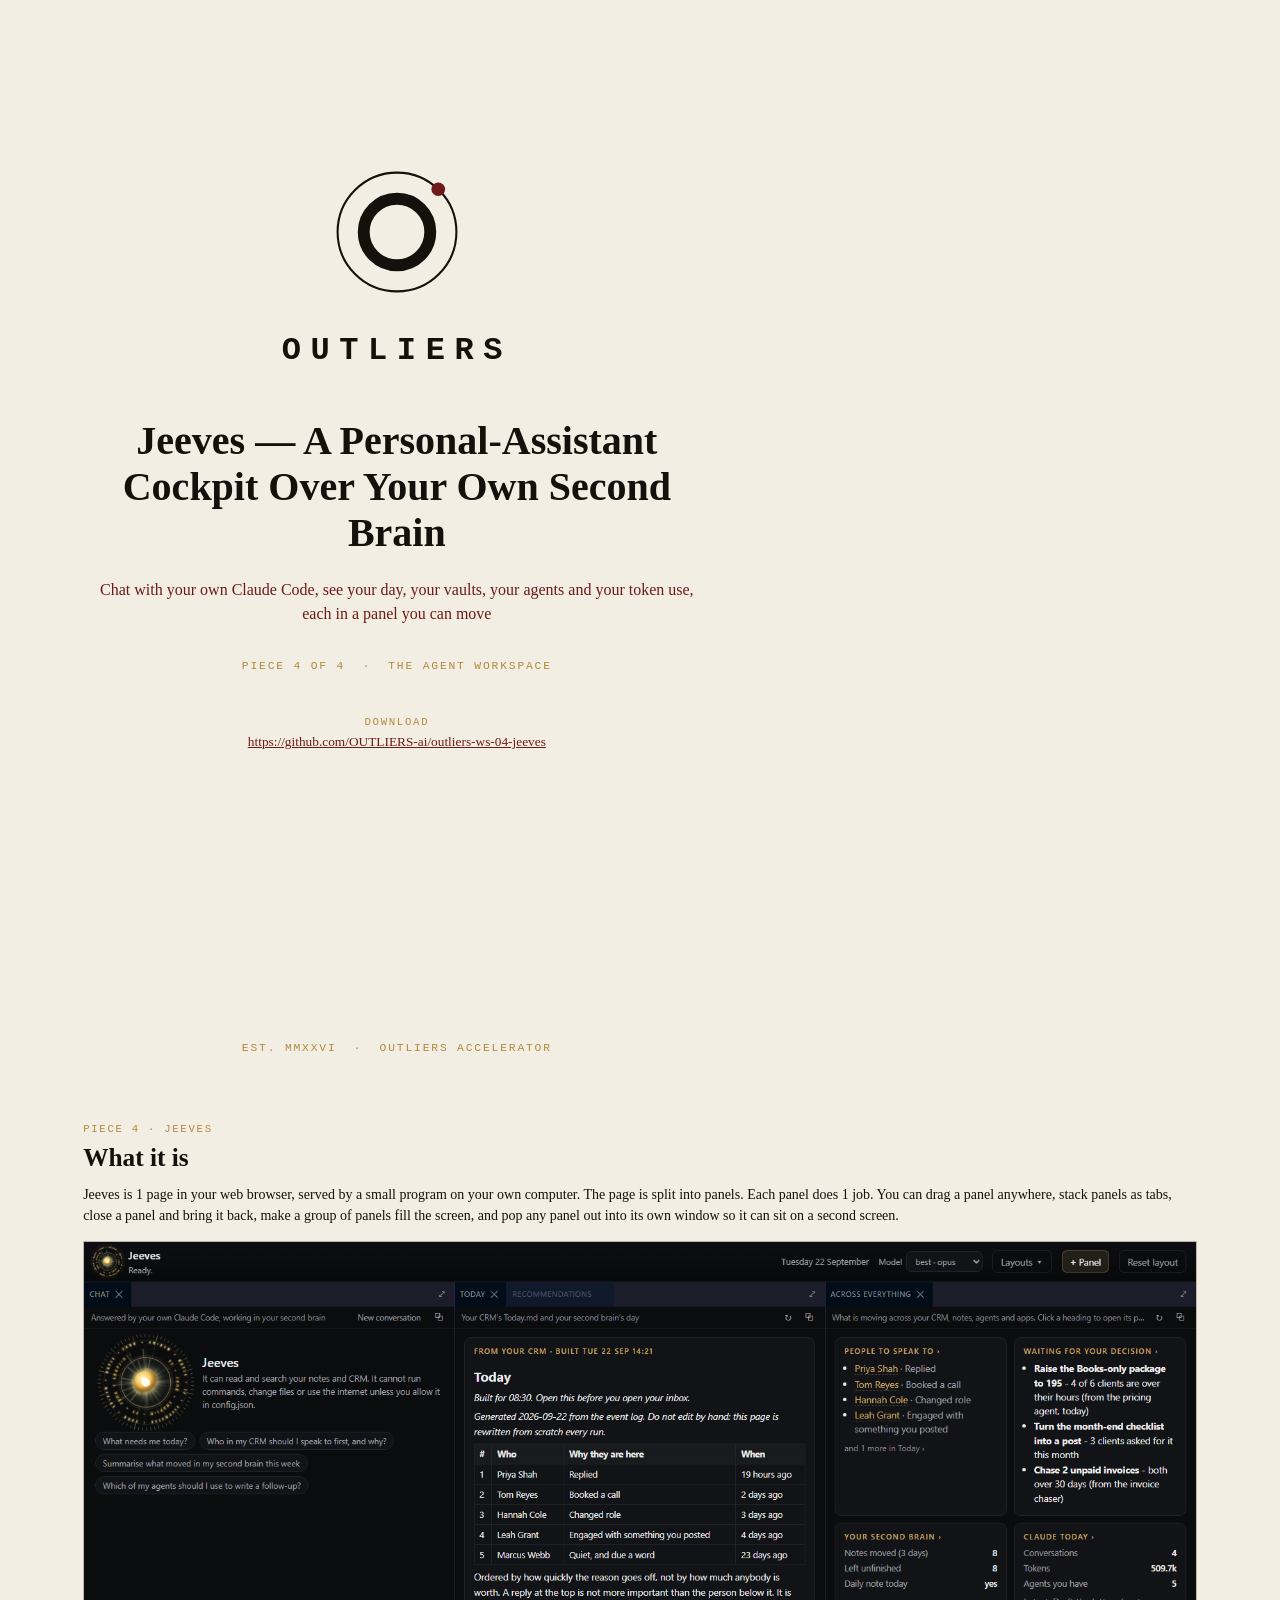
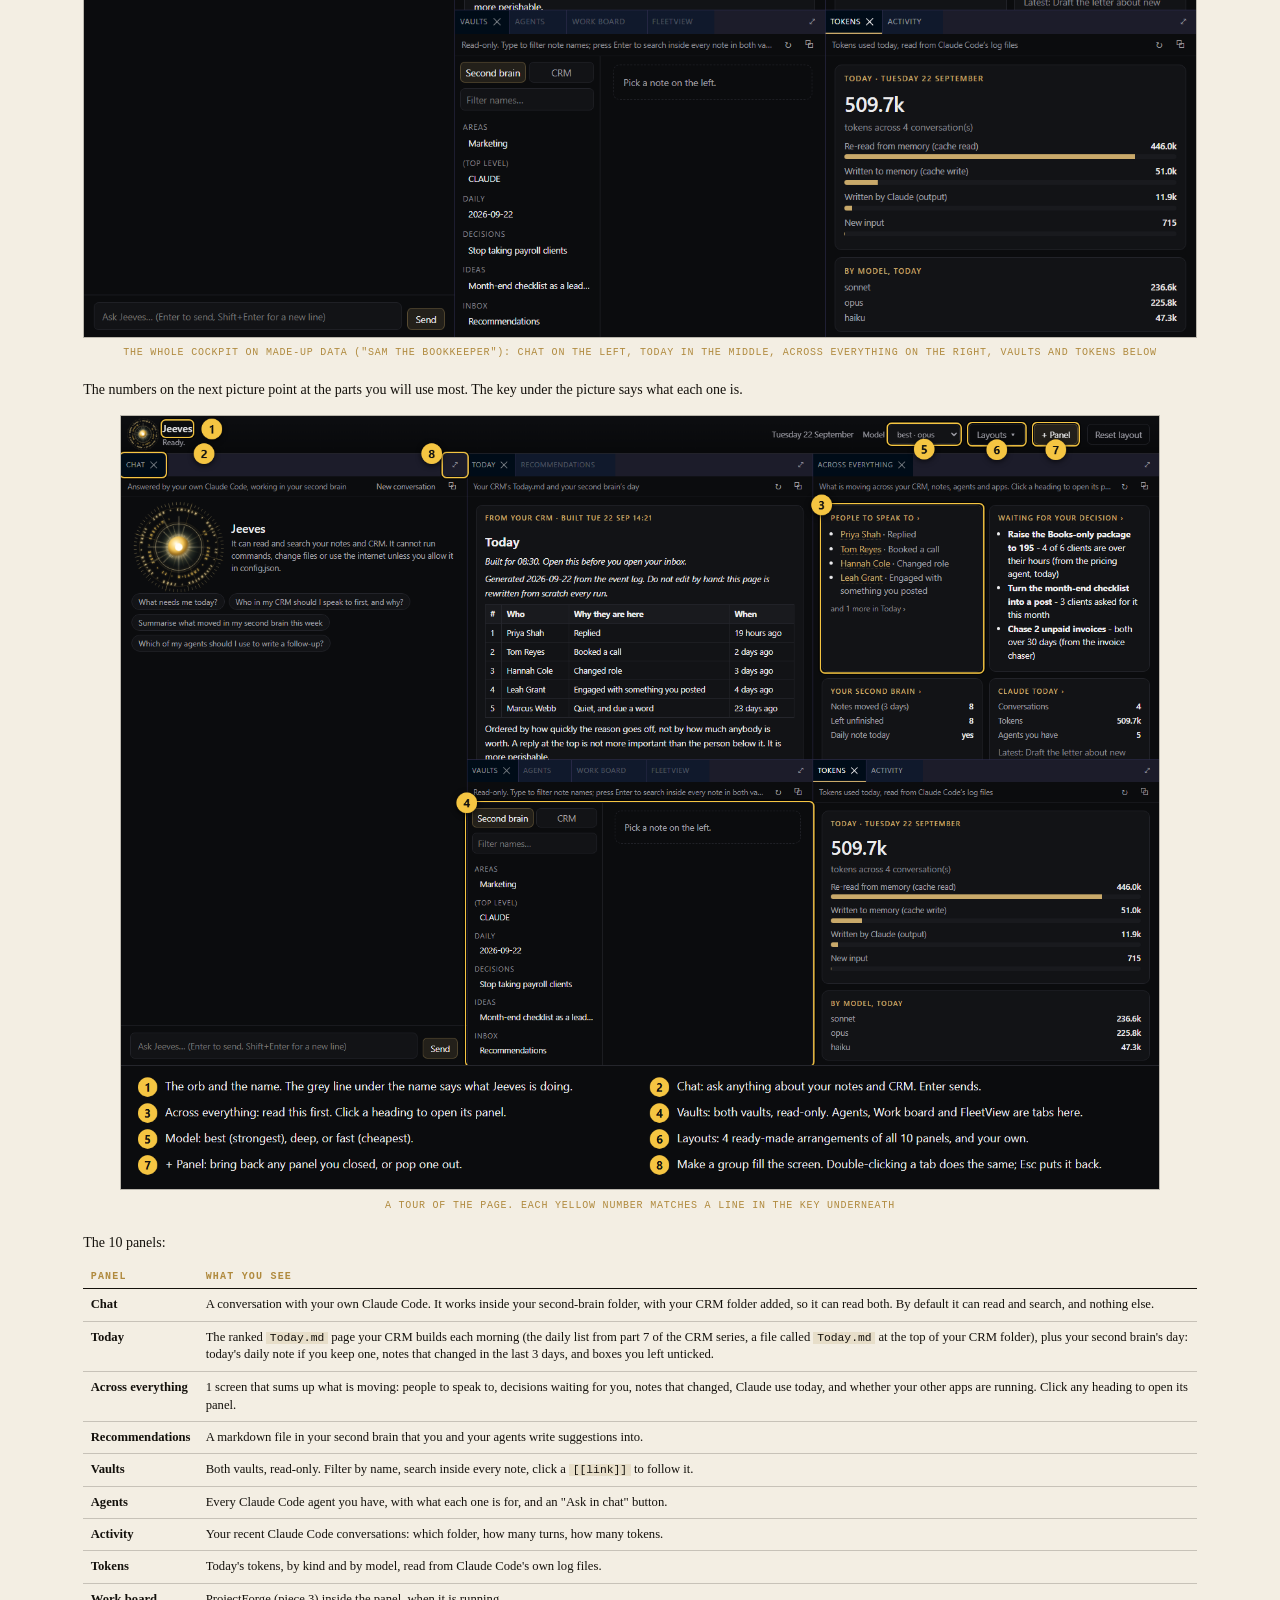
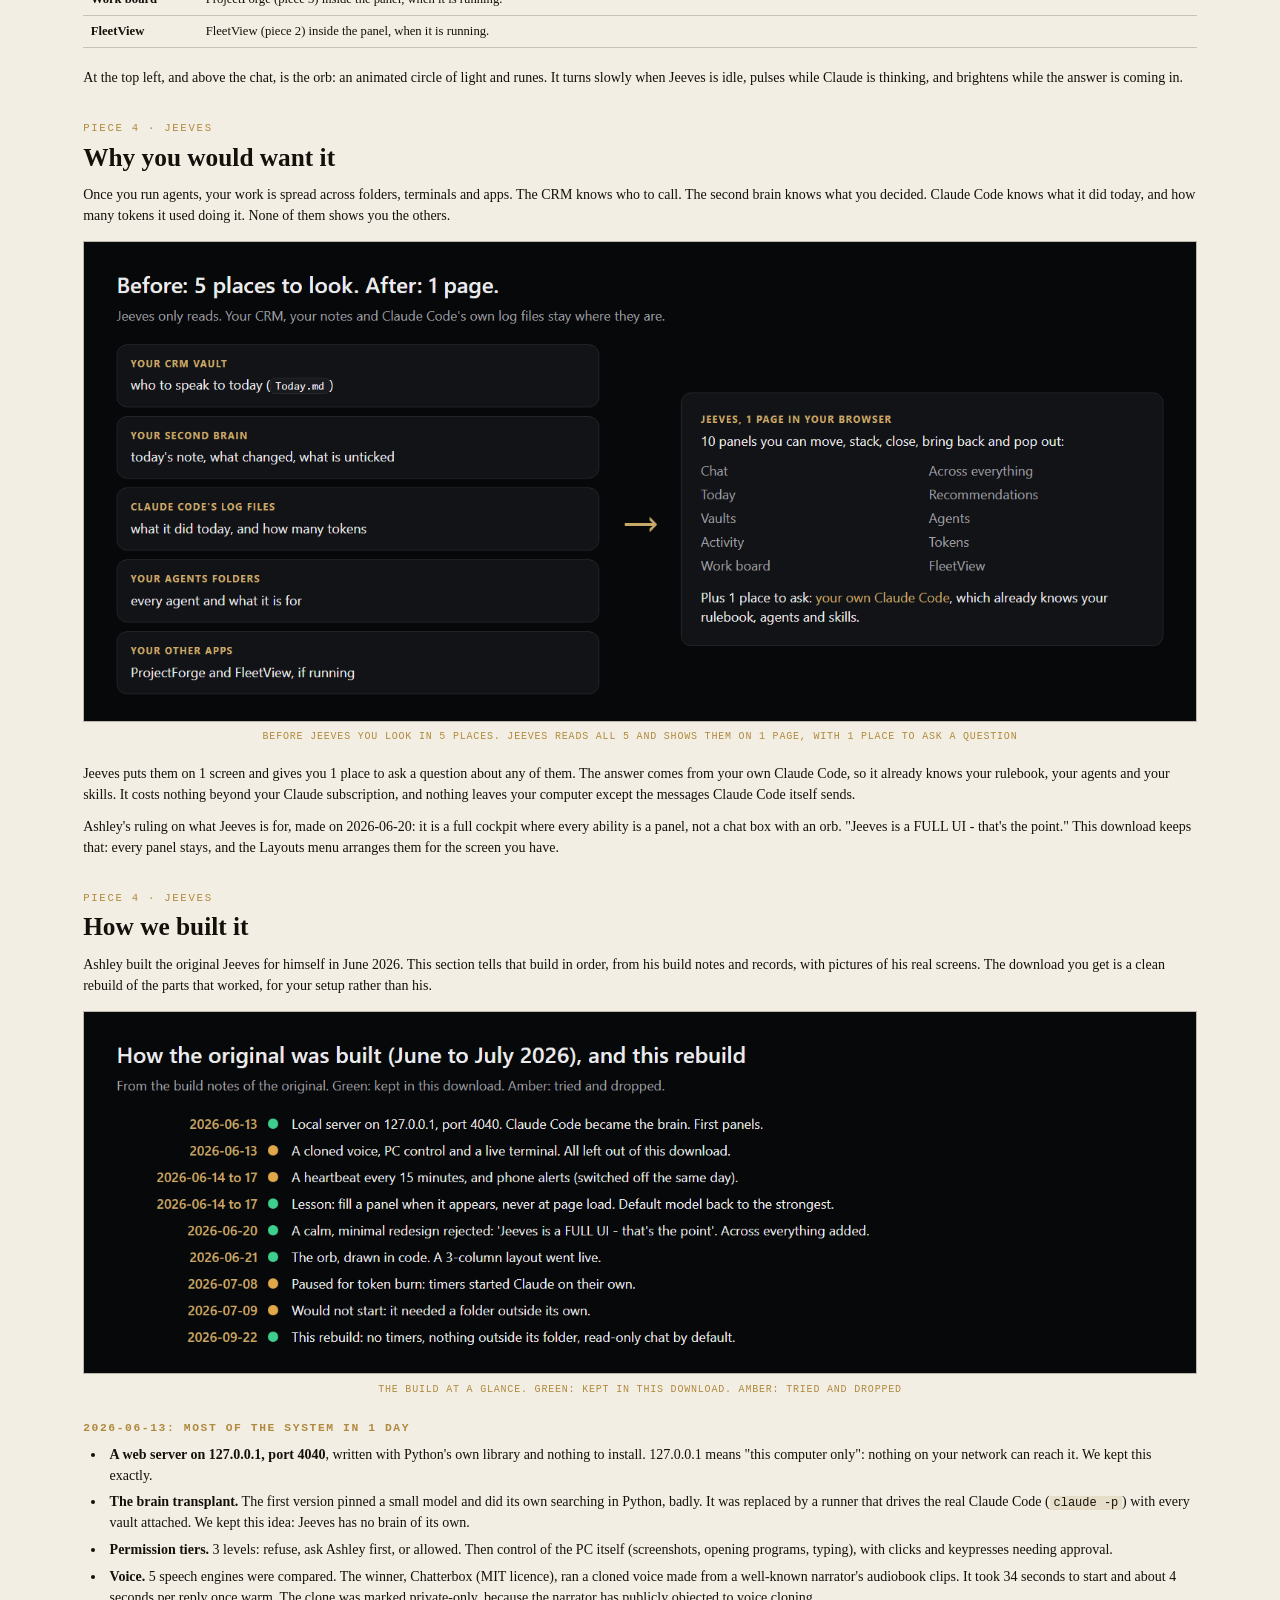
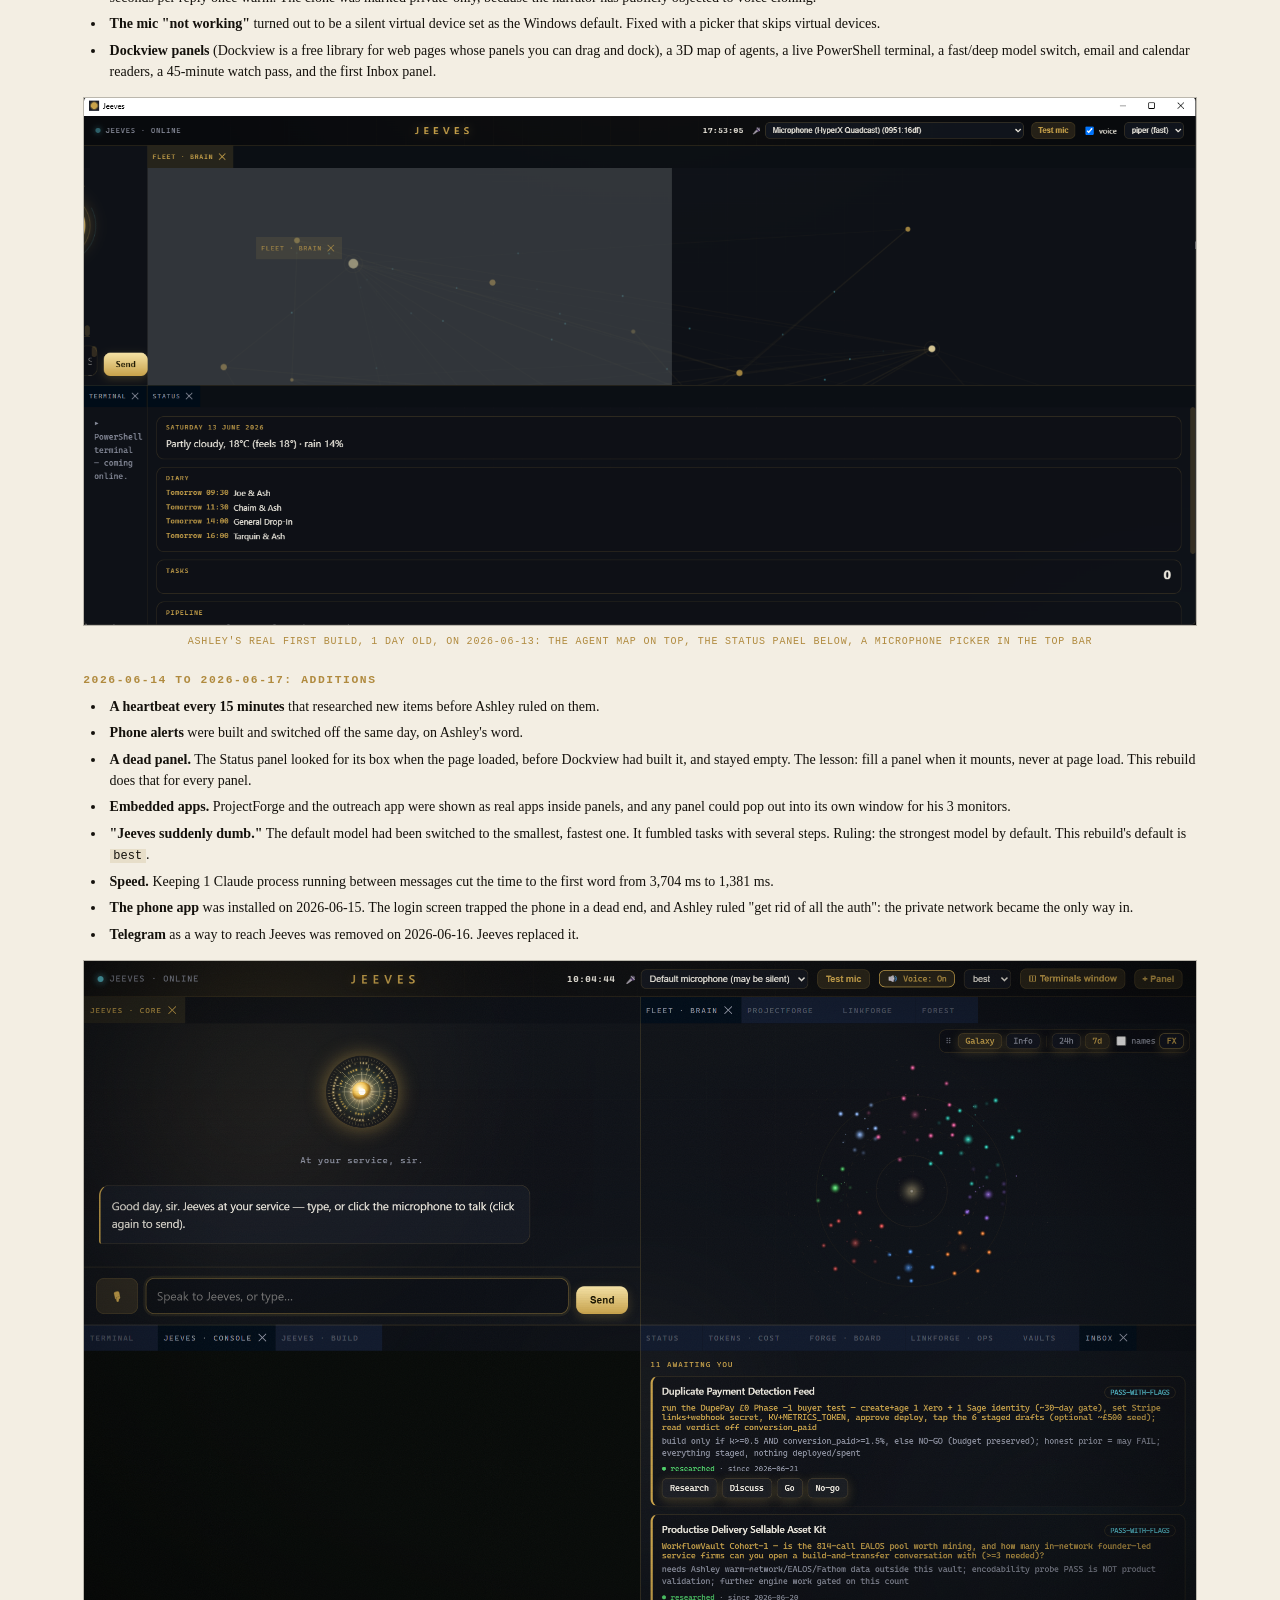
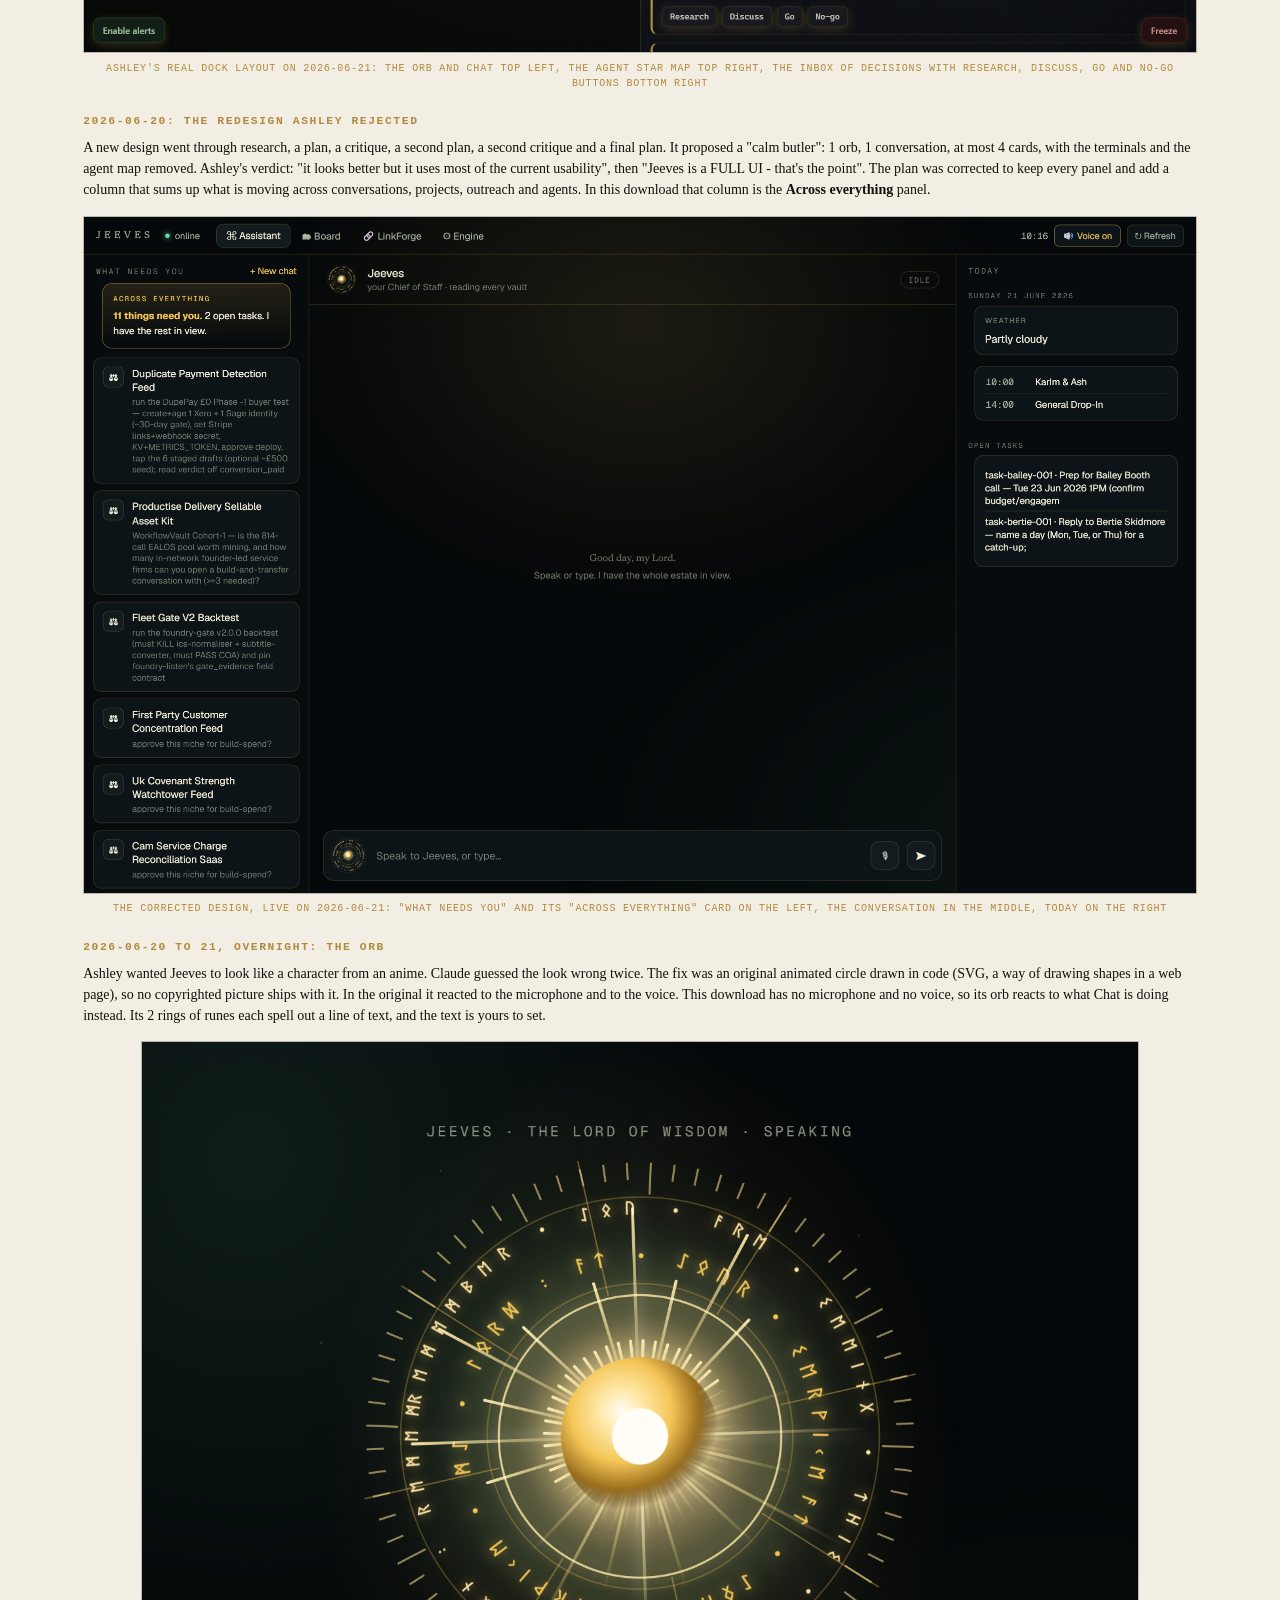
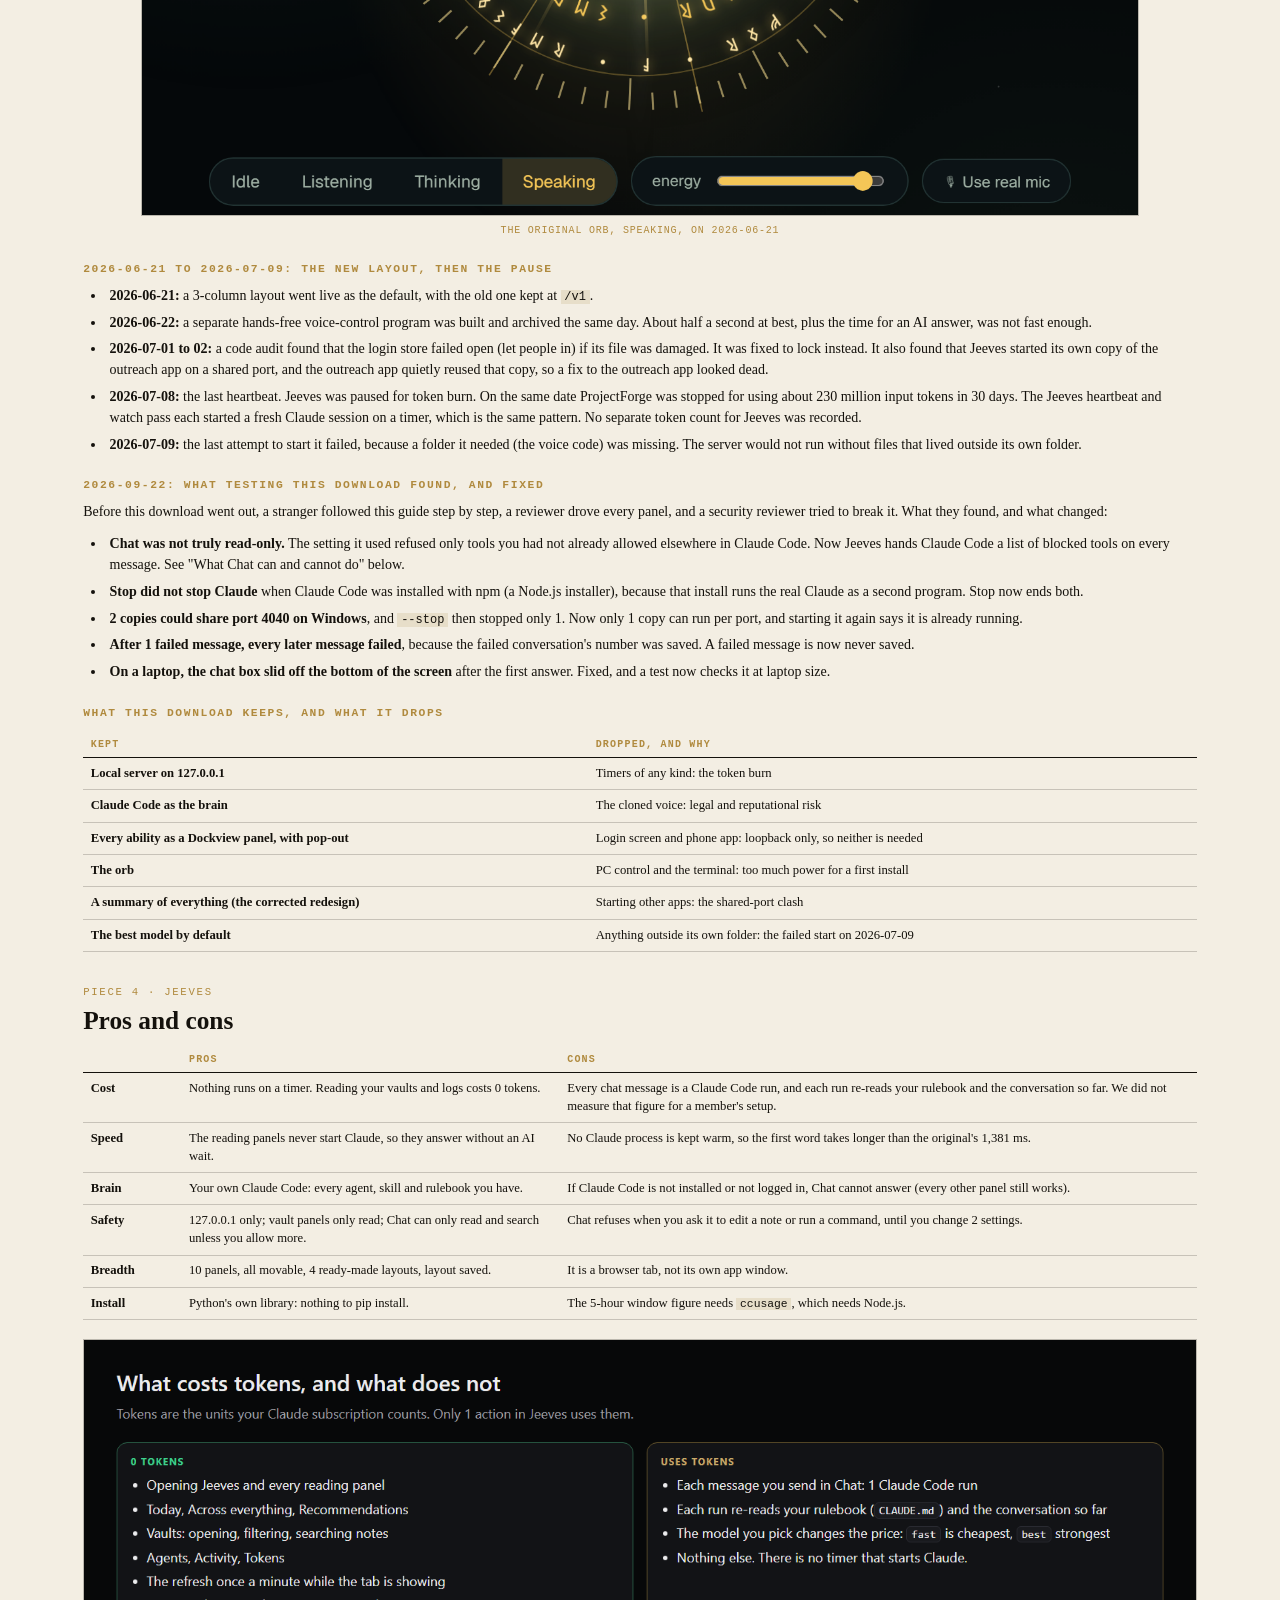
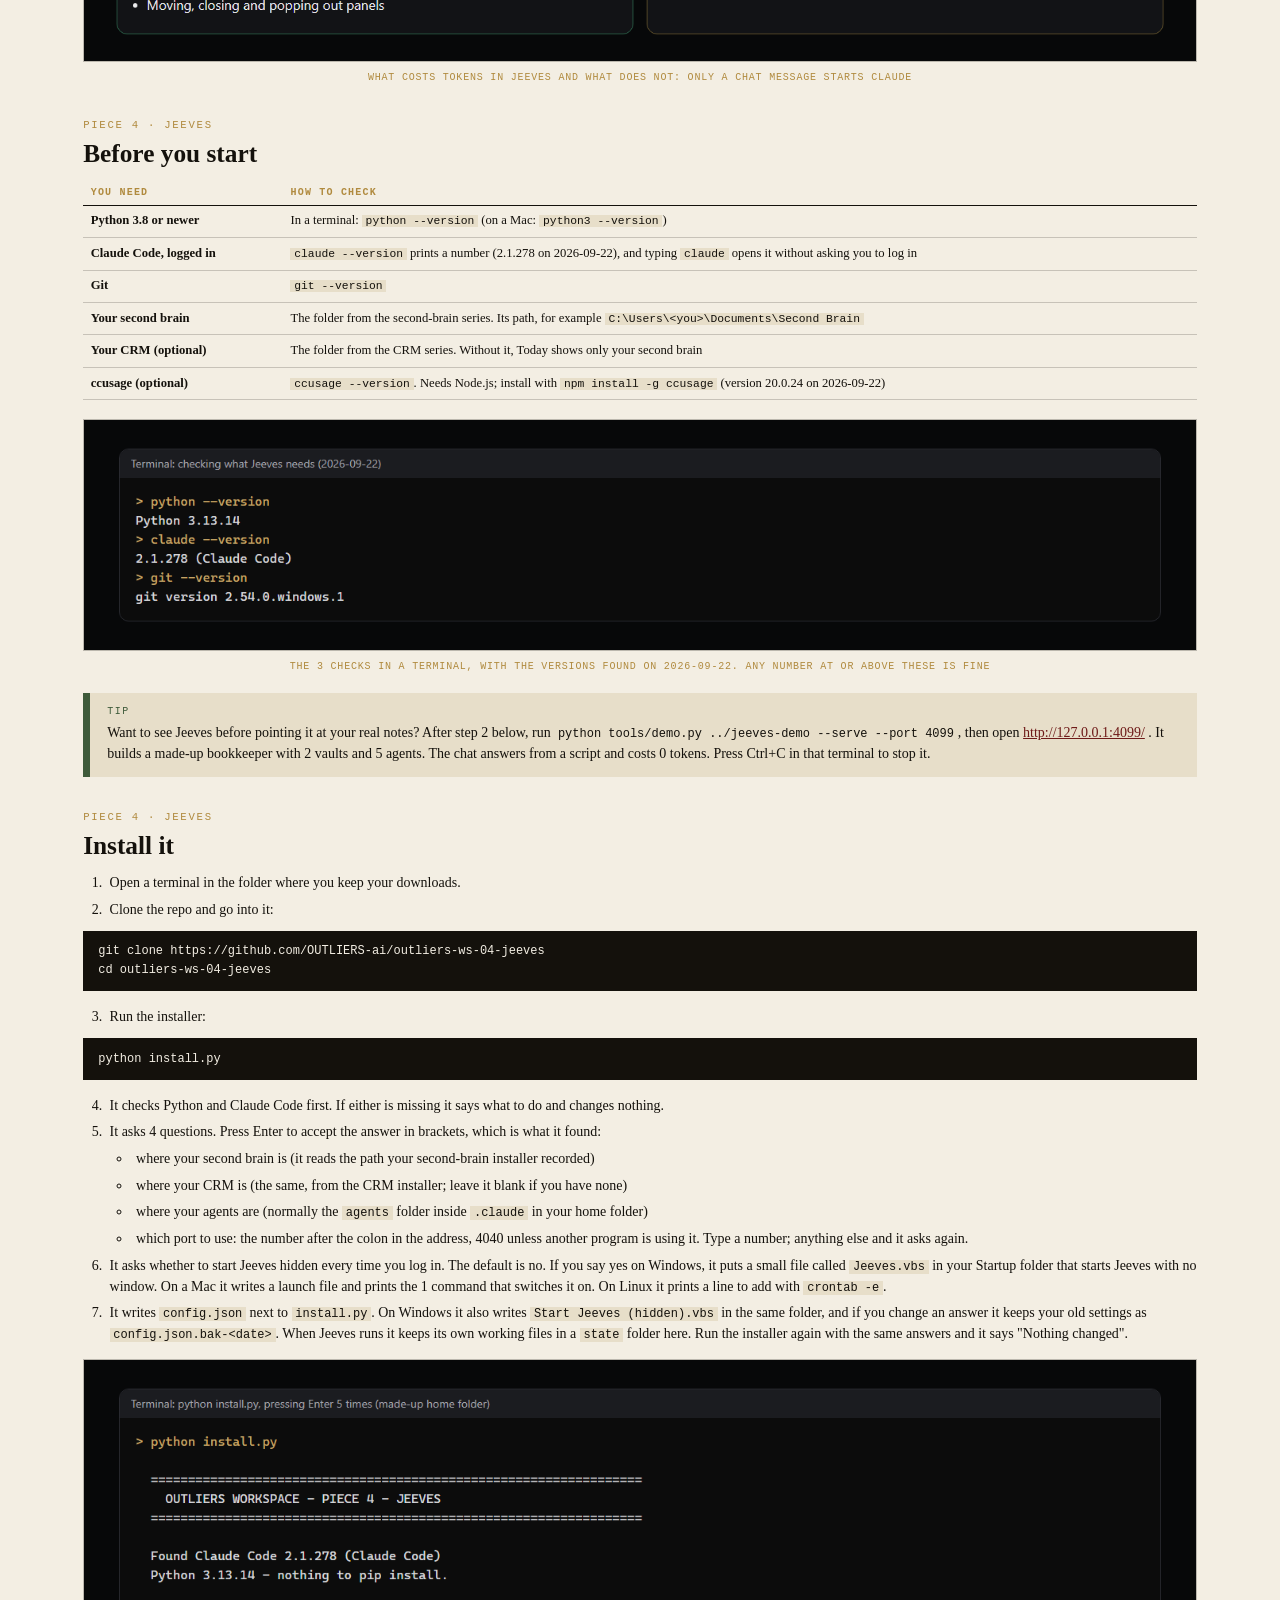
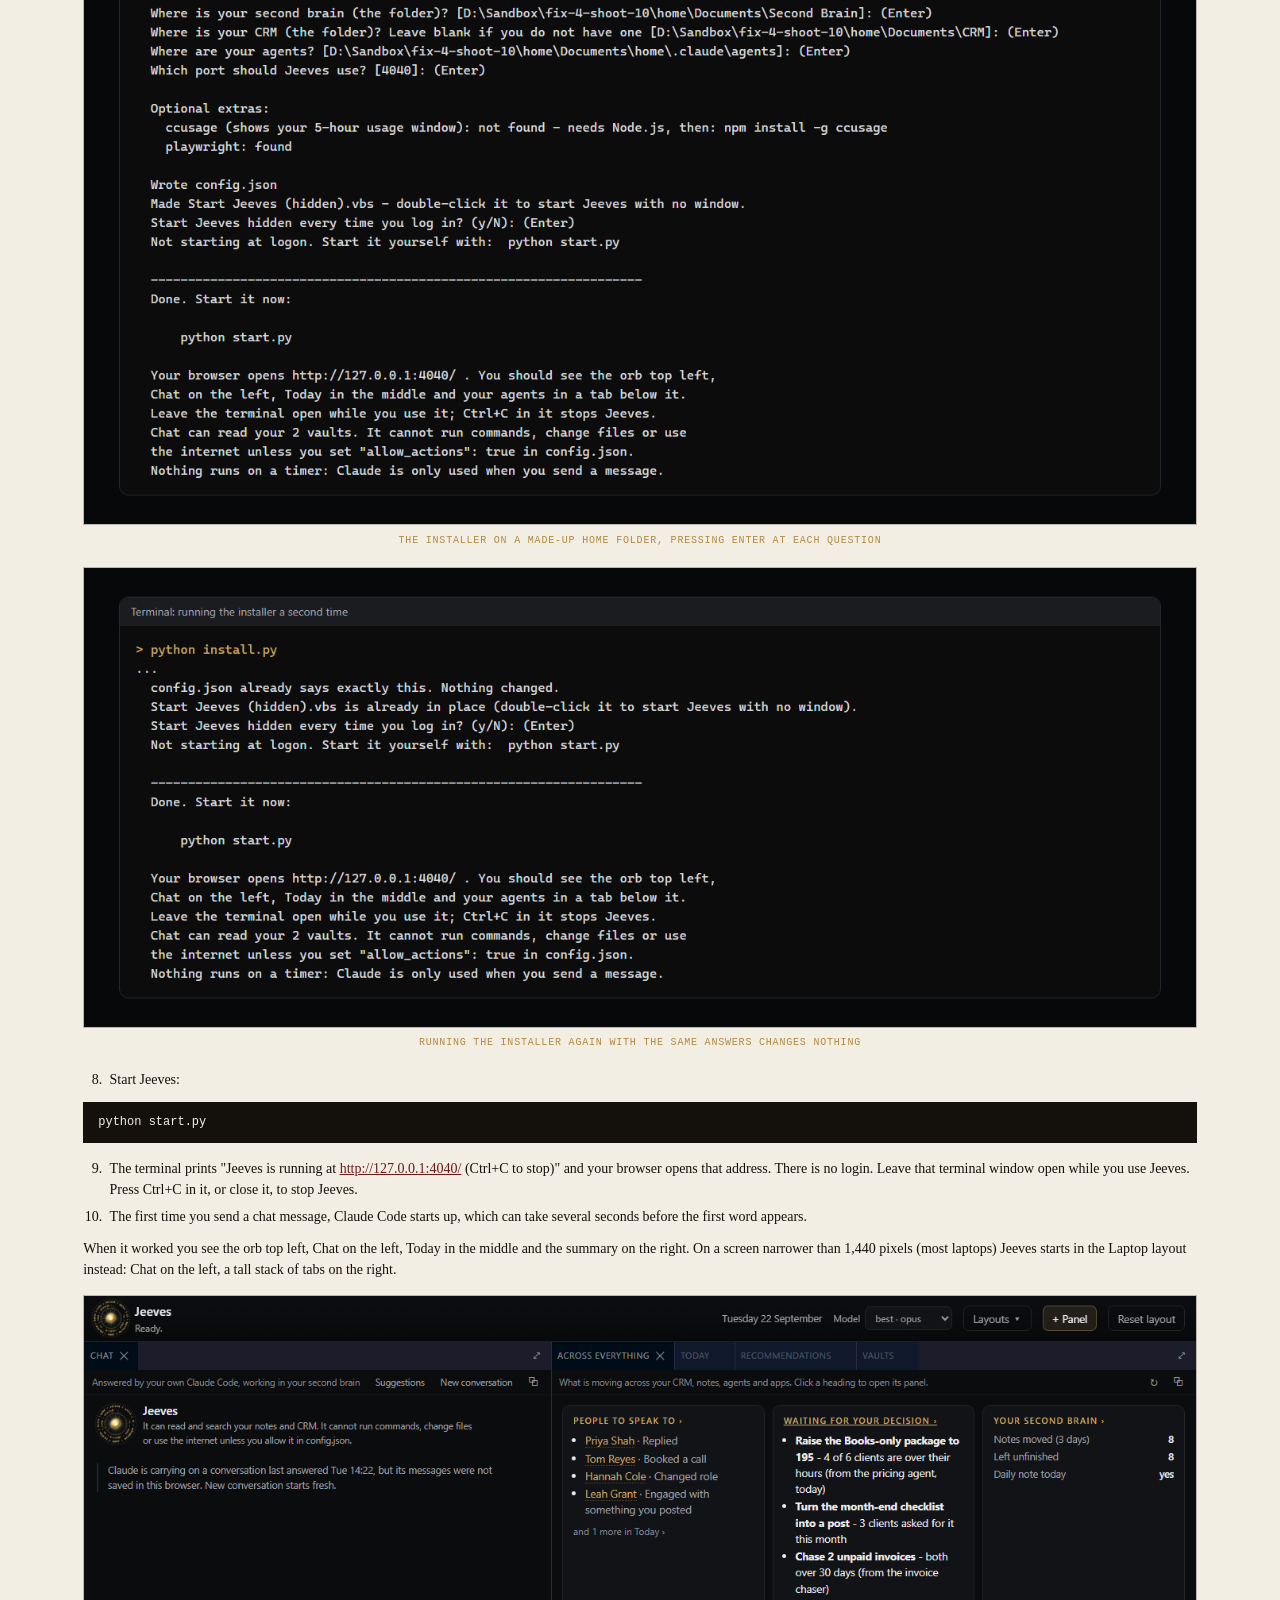
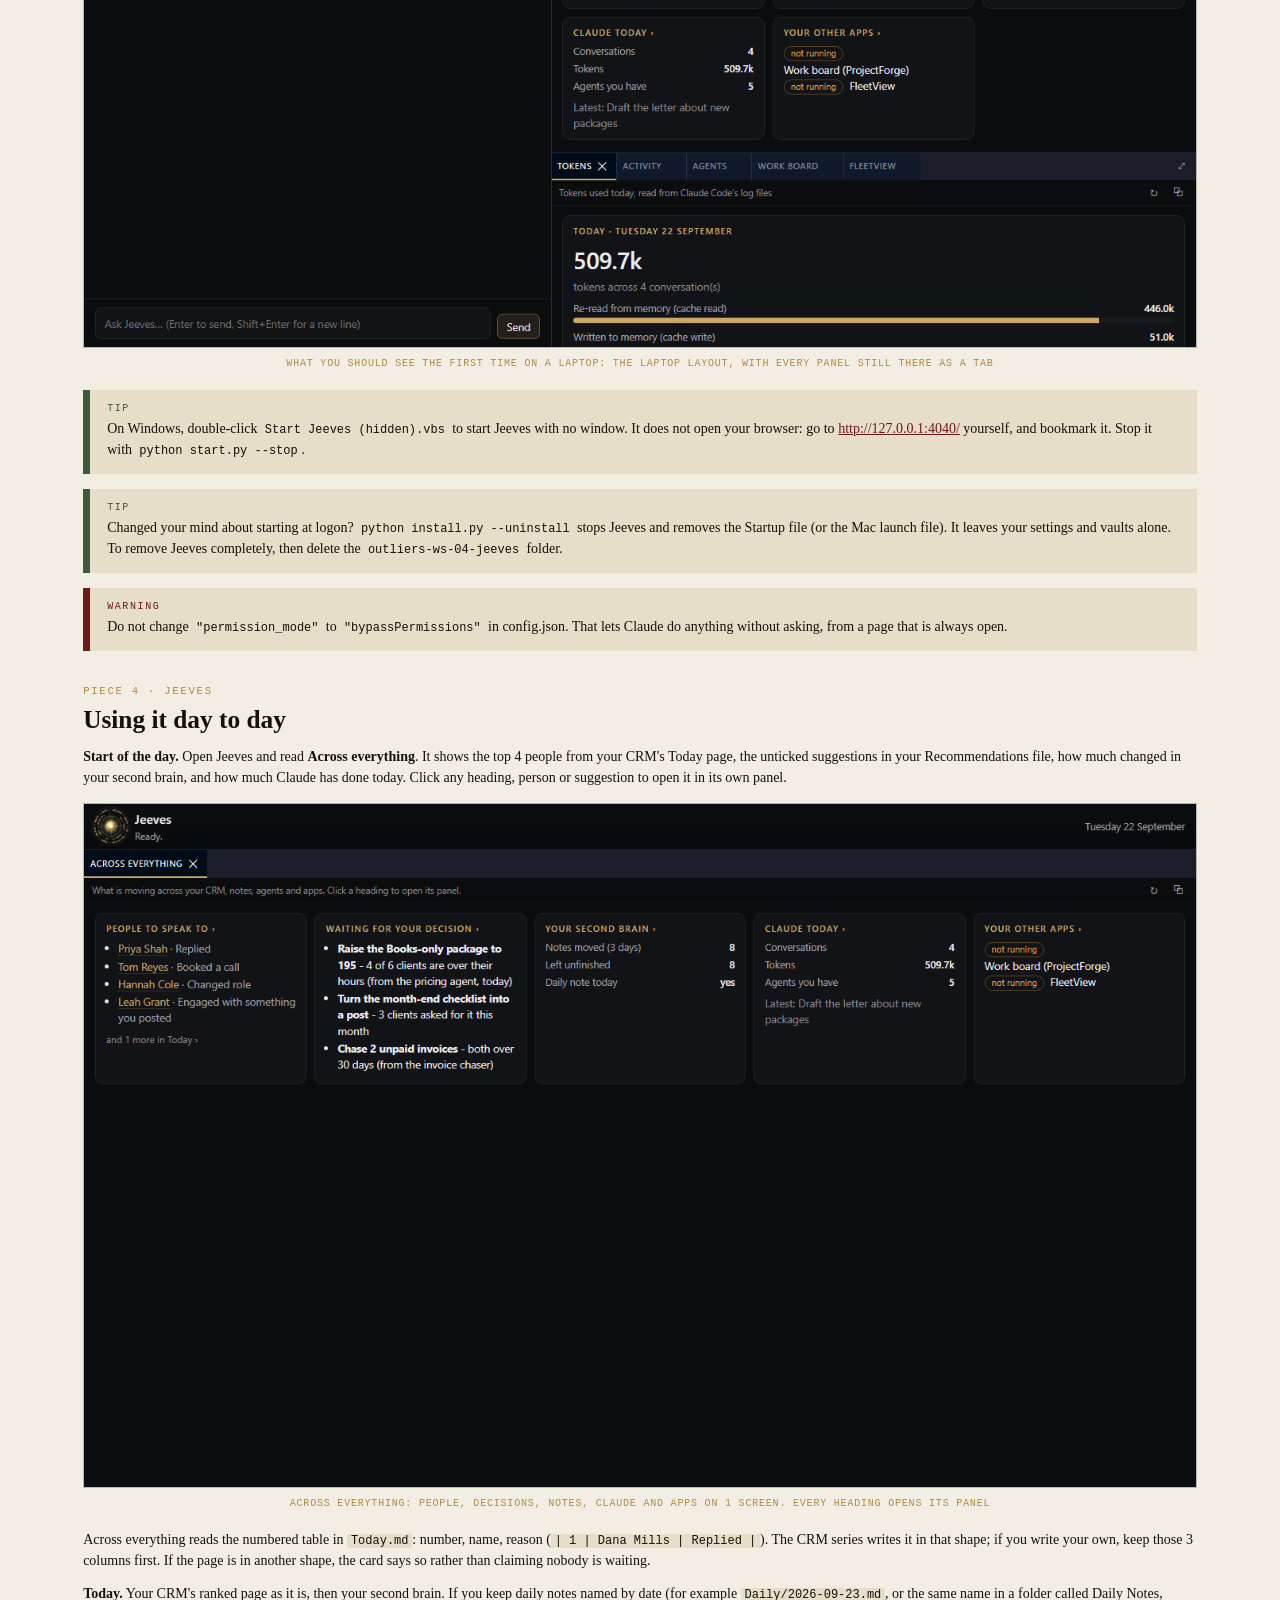
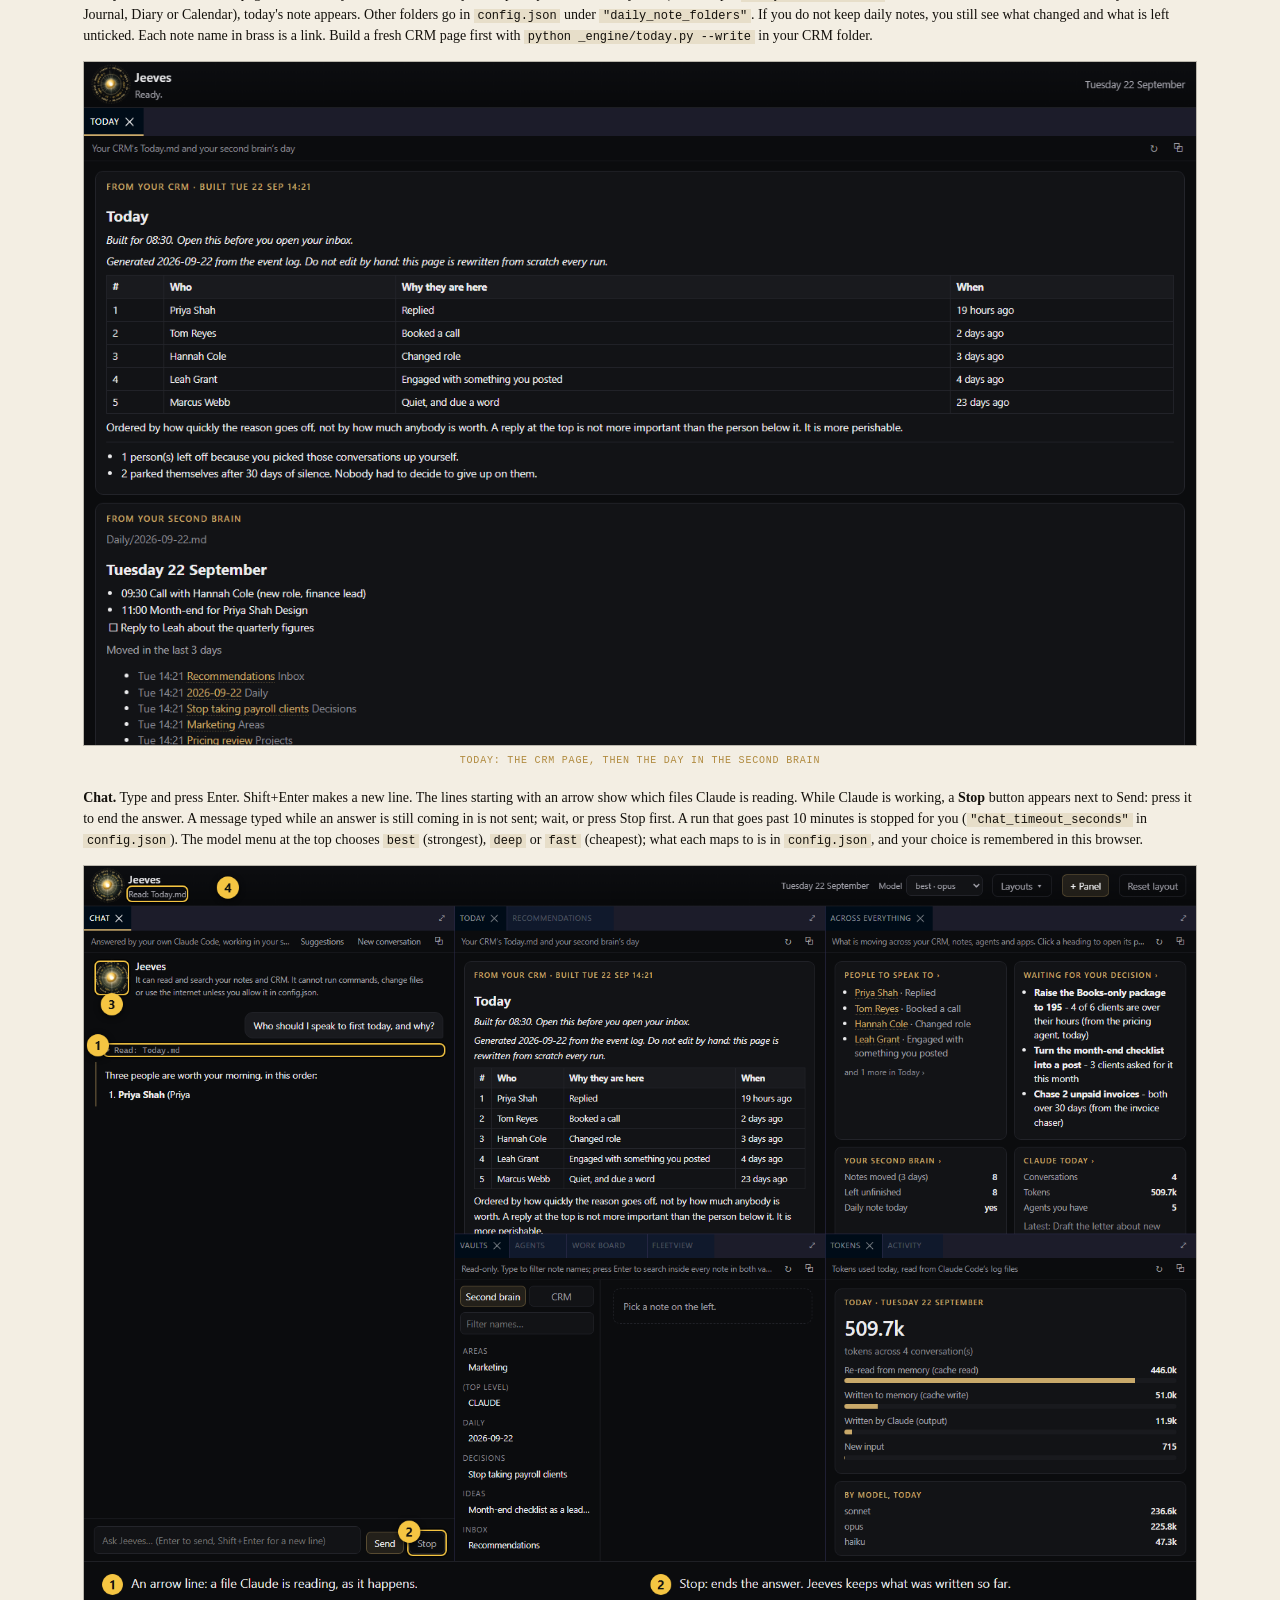
==== guide/jeeves-a-personal-assistant-cockpit-over-your-own-second-brain.html @ 426ef1f5 "Fixes from the walkthrough, usability and security audits; guide rewritten with more pictures" ====
<!DOCTYPE html><html lang="en-GB"><head><meta charset="utf-8"><title>Jeeves — A Personal-Assistant Cockpit Over Your Own Second Brain</title><style>
  @page { size: A4; margin: 20mm 0 20mm 0; }
  @page :first { margin: 0; }
  * { margin:0; padding:0; box-sizing:border-box; }
  :root { --paper:#F3EEE3; --vellum:#E7DEC9; --ink:#14110C; --ox:#6E1A18; --brass:#B08A3E; --sage:#3E5A3A; }
  html, body { background:var(--paper); }
  body { font-family: Constantia, Georgia, serif; color:var(--ink);
         -webkit-print-color-adjust:exact; print-color-adjust:exact; }
  .mono { font-family: Consolas,"Courier New",monospace; letter-spacing:.16em; text-transform:uppercase; }

  /* cover: exactly one A4 page, no margins (see @page :first) */
  .cover { width:210mm; height:297mm; display:flex; flex-direction:column; justify-content:space-between;
           text-align:center; padding:44mm 24mm 18mm 24mm; break-after:page; overflow:hidden; }
  .cover .word { font-size:24pt; font-weight:bold; letter-spacing:.3em; margin-top:9mm; }
  .cover h1 { font-size:30pt; font-weight:bold; line-height:1.14; margin-top:13mm; }
  .cover .sub { font-size:12pt; color:var(--ox); margin-top:6mm; line-height:1.5; }
  .cover .piece { font-size:8.5pt; color:var(--brass); margin-top:9mm; }
  .cover .dl { margin-top:10mm; font-size:10pt; line-height:1.6; }
  .cover .dl a { color:var(--ox); word-break:break-all; }
  .cover .est { font-size:8.5pt; color:var(--brass); }

  /* body: flows across pages; side margins live here so the paper colour fills the page edge */
  .body { padding:0 22mm; }
  h2 { font-size:19pt; font-weight:bold; line-height:1.18; margin:9mm 0 3mm 0;
       break-after:avoid; page-break-after:avoid; }
  h2 .label { display:block; font-family:Consolas,monospace; font-size:8pt; font-weight:normal;
              letter-spacing:.16em; text-transform:uppercase; color:var(--brass); margin-bottom:2mm; }
  h2.first { margin-top:0; }
  .keep { break-inside:avoid; page-break-inside:avoid; }
  h2, h3 { break-inside:avoid; page-break-inside:avoid; }
  h3 { font-family:Consolas,monospace; font-size:8.5pt; letter-spacing:.14em; text-transform:uppercase;
       color:var(--brass); margin:6mm 0 2mm 0; line-height:1.45; break-after:avoid; page-break-after:avoid; }
  p { font-size:10.5pt; line-height:1.5; margin-bottom:3mm; orphans:3; widows:3; overflow-wrap:anywhere; }
  ul, ol { margin:0 0 3mm 6mm; }
  li { font-size:10.5pt; line-height:1.5; margin-bottom:1.5mm; padding-left:1mm; overflow-wrap:anywhere; }
  li ul, li ol { margin-top:1.5mm; margin-bottom:0; }
  a { color:var(--ox); }
  strong { font-weight:bold; }
  code { font-family:Consolas,monospace; font-size:9pt; background:var(--vellum); padding:0 1mm; }
  pre { font-family:Consolas,monospace; font-size:9pt; line-height:1.55; background:var(--ink); color:var(--paper);
        padding:3mm 4mm; margin:3mm 0 4mm 0; white-space:pre-wrap; overflow-wrap:anywhere; word-break:break-word;
        break-inside:avoid; page-break-inside:avoid; }   /* a block longer than a page still splits */
  pre code { background:none; padding:0; font-size:inherit; color:inherit; }
  figure { margin:4mm 0 5mm 0; break-inside:avoid; page-break-inside:avoid; }
  figure img { display:block; max-width:100%; max-height:205mm; width:auto; height:auto; margin:0 auto;
               border:.3mm solid rgba(20,17,12,.25); }
  figcaption { font-family:Consolas,monospace; font-size:7.5pt; letter-spacing:.08em; text-transform:uppercase;
               color:var(--brass); text-align:center; margin-top:2mm; line-height:1.5; }
  .box { border-left:2mm solid var(--ox); background:var(--vellum); padding:3.5mm 4.5mm; margin:4mm 0;
         break-inside:avoid; page-break-inside:avoid; }
  .box.tip { border-left-color:var(--sage); }
  .box.note { border-left-color:var(--brass); }
  .box .kind { font-family:Consolas,monospace; font-size:7.5pt; letter-spacing:.16em; text-transform:uppercase;
               color:var(--ox); display:block; margin-bottom:1.2mm; }
  .box.tip .kind { color:var(--sage); }
  .box.note .kind { color:var(--brass); }
  .box p:last-child { margin-bottom:0; }
  table { width:100%; border-collapse:collapse; margin:3mm 0 5mm 0; table-layout:auto; }
  thead { display:table-header-group; }
  tr { break-inside:avoid; page-break-inside:avoid; }
  th { font-family:Consolas,monospace; font-size:7.5pt; letter-spacing:.12em; text-transform:uppercase;
       color:var(--brass); text-align:left; padding:1.8mm 2mm; border-bottom:.4mm solid var(--ink);
       vertical-align:bottom; }
  td { font-size:9.5pt; line-height:1.4; padding:1.8mm 2mm; border-bottom:.2mm solid rgba(20,17,12,.2);
       vertical-align:top; overflow-wrap:break-word; hyphens:manual; }
  /* break-word (not anywhere) so a column is never squeezed until ordinary words split mid-word;
     long paths and commands inside code spans may still break anywhere, so they never push the
     table past the page edge. */
  td code, th code { overflow-wrap:anywhere; word-break:break-all; }
  td:first-child { font-weight:bold; min-width:26mm; }
  td code, th code { font-size:8.5pt; }
  .end { margin-top:8mm; border-top:.3mm solid rgba(20,17,12,.25); padding-top:5mm; break-inside:avoid; }
  .end .kind { font-family:Consolas,monospace; font-size:8pt; letter-spacing:.16em; text-transform:uppercase;
               color:var(--brass); display:block; margin-bottom:2mm; }
  .end a { font-size:11pt; word-break:break-all; }
</style></head><body><section class="cover"><div><svg width="132" height="132" viewBox="0 0 200 200" style="display:block;margin:0 auto"><circle cx="100" cy="100" r="90" fill="none" stroke="#14110C" stroke-width="3.15"/><circle cx="100" cy="100" r="50.4" fill="none" stroke="#14110C" stroke-width="18"/><circle cx="162.51" cy="35.26" r="10.35" fill="#6E1A18"/></svg><div class="word mono">Outliers</div><h1>Jeeves — A Personal-Assistant Cockpit Over Your Own Second Brain</h1><div class="sub">Chat with your own Claude Code, see your day, your vaults, your agents and your token use, each in a panel you can move</div><div class="piece mono">Piece 4 of 4 &nbsp;&middot;&nbsp; The agent workspace</div><div class="dl"><span class="mono" style="font-size:8pt;color:#B08A3E;letter-spacing:.16em">Download</span><br><a href="https://github.com/OUTLIERS-ai/outliers-ws-04-jeeves">https://github.com/OUTLIERS-ai/outliers-ws-04-jeeves</a></div></div><div class="est mono">Est. MMXXVI &nbsp;&middot;&nbsp; Outliers Accelerator</div></section><main class="body"><div class="keep"><h2 class="first" data-line="8"><span class="label">Piece 4 &middot; Jeeves</span>What it is</h2><p data-line="10">Jeeves is 1 page in your web browser, served by a small program on your own computer. The page is split into panels. Each panel does 1 job. You can drag a panel anywhere, stack panels as tabs, close a panel and bring it back, make a group of panels fill the screen, and pop any panel out into its own window so it can sit on a second screen.</p></div>
<figure data-line="12"><img src="img/cockpit-start.png" alt="The whole cockpit on made-up data (&quot;Sam the bookkeeper&quot;): Chat on the left, Today in the middle, Across everything on the right, Vaults and Tokens below"><figcaption>The whole cockpit on made-up data ("Sam the bookkeeper"): Chat on the left, Today in the middle, Across everything on the right, Vaults and Tokens below</figcaption></figure>
<p data-line="14">The numbers on the next picture point at the parts you will use most. The key under the picture says what each one is.</p>
<figure data-line="16"><img src="img/cockpit-tour.png" alt="A tour of the page. Each yellow number matches a line in the key underneath"><figcaption>A tour of the page. Each yellow number matches a line in the key underneath</figcaption></figure>
<p data-line="18">The 10 panels:</p>
<table data-line="20"><thead><tr><th>Panel</th><th>What you see</th></tr></thead><tbody><tr data-line="22"><td>Chat</td><td>A conversation with your own Claude Code. It works inside your second-brain folder, with your CRM folder added, so it can read both. By default it can read and search, and nothing else.</td></tr><tr data-line="23"><td>Today</td><td>The ranked <code>Today.md</code> page your CRM builds each morning (the daily list from part 7 of the CRM series, a file called <code>Today.md</code> at the top of your CRM folder), plus your second brain's day: today's daily note if you keep one, notes that changed in the last 3 days, and boxes you left unticked.</td></tr><tr data-line="24"><td>Across everything</td><td>1 screen that sums up what is moving: people to speak to, decisions waiting for you, notes that changed, Claude use today, and whether your other apps are running. Click any heading to open its panel.</td></tr><tr data-line="25"><td>Recommendations</td><td>A markdown file in your second brain that you and your agents write suggestions into.</td></tr><tr data-line="26"><td>Vaults</td><td>Both vaults, read-only. Filter by name, search inside every note, click a <code>[[link]]</code> to follow it.</td></tr><tr data-line="27"><td>Agents</td><td>Every Claude Code agent you have, with what each one is for, and an "Ask in chat" button.</td></tr><tr data-line="28"><td>Activity</td><td>Your recent Claude Code conversations: which folder, how many turns, how many tokens.</td></tr><tr data-line="29"><td>Tokens</td><td>Today's tokens, by kind and by model, read from Claude Code's own log files.</td></tr><tr data-line="30"><td>Work board</td><td>ProjectForge (piece 3) inside the panel, when it is running.</td></tr><tr data-line="31"><td>FleetView</td><td>FleetView (piece 2) inside the panel, when it is running.</td></tr></tbody></table>
<p data-line="33">At the top left, and above the chat, is the orb: an animated circle of light and runes. It turns slowly when Jeeves is idle, pulses while Claude is thinking, and brightens while the answer is coming in.</p>
<div class="keep"><h2 data-line="35"><span class="label">Piece 4 &middot; Jeeves</span>Why you would want it</h2><p data-line="37">Once you run agents, your work is spread across folders, terminals and apps. The CRM knows who to call. The second brain knows what you decided. Claude Code knows what it did today, and how many tokens it used doing it. None of them shows you the others.</p></div>
<figure data-line="39"><img src="img/diagram-why.png" alt="Before Jeeves you look in 5 places. Jeeves reads all 5 and shows them on 1 page, with 1 place to ask a question"><figcaption>Before Jeeves you look in 5 places. Jeeves reads all 5 and shows them on 1 page, with 1 place to ask a question</figcaption></figure>
<p data-line="41">Jeeves puts them on 1 screen and gives you 1 place to ask a question about any of them. The answer comes from your own Claude Code, so it already knows your rulebook, your agents and your skills. It costs nothing beyond your Claude subscription, and nothing leaves your computer except the messages Claude Code itself sends.</p>
<p data-line="43">Ashley's ruling on what Jeeves is for, made on 2026-06-20: it is a full cockpit where every ability is a panel, not a chat box with an orb. "Jeeves is a FULL UI - that's the point." This download keeps that: every panel stays, and the Layouts menu arranges them for the screen you have.</p>
<div class="keep"><h2 data-line="45"><span class="label">Piece 4 &middot; Jeeves</span>How we built it</h2><p data-line="47">Ashley built the original Jeeves for himself in June 2026. This section tells that build in order, from his build notes and records, with pictures of his real screens. The download you get is a clean rebuild of the parts that worked, for your setup rather than his.</p></div>
<figure data-line="49"><img src="img/diagram-timeline.png" alt="The build at a glance. Green: kept in this download. Amber: tried and dropped"><figcaption>The build at a glance. Green: kept in this download. Amber: tried and dropped</figcaption></figure>
<div class="keep"><h3 data-line="51">2026-06-13: most of the system in 1 day</h3><div data-line="53"><ul><li data-line="53"><strong>A web server on 127.0.0.1, port 4040</strong>, written with Python's own library and nothing to install. 127.0.0.1 means "this computer only": nothing on your network can reach it. We kept this exactly.</li><li data-line="54"><strong>The brain transplant.</strong> The first version pinned a small model and did its own searching in Python, badly. It was replaced by a runner that drives the real Claude Code (<code>claude -p</code>) with every vault attached. We kept this idea: Jeeves has no brain of its own.</li><li data-line="55"><strong>Permission tiers.</strong> 3 levels: refuse, ask Ashley first, or allowed. Then control of the PC itself (screenshots, opening programs, typing), with clicks and keypresses needing approval.</li><li data-line="56"><strong>Voice.</strong> 5 speech engines were compared. The winner, Chatterbox (MIT licence), ran a cloned voice made from a well-known narrator's audiobook clips. It took 34 seconds to start and about 4 seconds per reply once warm. The clone was marked private-only, because the narrator has publicly objected to voice cloning.</li><li data-line="57"><strong>The mic "not working"</strong> turned out to be a silent virtual device set as the Windows default. Fixed with a picker that skips virtual devices.</li><li data-line="58"><strong>Dockview panels</strong> (Dockview is a free library for web pages whose panels you can drag and dock), a 3D map of agents, a live PowerShell terminal, a fast/deep model switch, email and calendar readers, a 45-minute watch pass, and the first Inbox panel.</li></ul></div></div>
<figure data-line="60"><img src="img/original-first-build-2026-06-13.png" alt="Ashley&#x27;s real first build, 1 day old, on 2026-06-13: the agent map on top, the Status panel below, a microphone picker in the top bar"><figcaption>Ashley's real first build, 1 day old, on 2026-06-13: the agent map on top, the Status panel below, a microphone picker in the top bar</figcaption></figure>
<div class="keep"><h3 data-line="62">2026-06-14 to 2026-06-17: additions</h3><div data-line="64"><ul><li data-line="64"><strong>A heartbeat every 15 minutes</strong> that researched new items before Ashley ruled on them.</li><li data-line="65"><strong>Phone alerts</strong> were built and switched off the same day, on Ashley's word.</li><li data-line="66"><strong>A dead panel.</strong> The Status panel looked for its box when the page loaded, before Dockview had built it, and stayed empty. The lesson: fill a panel when it mounts, never at page load. This rebuild does that for every panel.</li><li data-line="67"><strong>Embedded apps.</strong> ProjectForge and the outreach app were shown as real apps inside panels, and any panel could pop out into its own window for his 3 monitors.</li><li data-line="68"><strong>"Jeeves suddenly dumb."</strong> The default model had been switched to the smallest, fastest one. It fumbled tasks with several steps. Ruling: the strongest model by default. This rebuild's default is <code>best</code>.</li><li data-line="69"><strong>Speed.</strong> Keeping 1 Claude process running between messages cut the time to the first word from 3,704 ms to 1,381 ms.</li><li data-line="70"><strong>The phone app</strong> was installed on 2026-06-15. The login screen trapped the phone in a dead end, and Ashley ruled "get rid of all the auth": the private network became the only way in.</li><li data-line="71"><strong>Telegram</strong> as a way to reach Jeeves was removed on 2026-06-16. Jeeves replaced it.</li></ul></div></div>
<figure data-line="73"><img src="img/original-full-cockpit-2026-06-21.png" alt="Ashley&#x27;s real dock layout on 2026-06-21: the orb and chat top left, the agent star map top right, the Inbox of decisions with Research, Discuss, Go and No-go buttons bottom right"><figcaption>Ashley's real dock layout on 2026-06-21: the orb and chat top left, the agent star map top right, the Inbox of decisions with Research, Discuss, Go and No-go buttons bottom right</figcaption></figure>
<div class="keep"><h3 data-line="75">2026-06-20: the redesign Ashley rejected</h3><p data-line="77">A new design went through research, a plan, a critique, a second plan, a second critique and a final plan. It proposed a "calm butler": 1 orb, 1 conversation, at most 4 cards, with the terminals and the agent map removed. Ashley's verdict: "it looks better but it uses most of the current usability", then "Jeeves is a FULL UI - that's the point". The plan was corrected to keep every panel and add a column that sums up what is moving across conversations, projects, outreach and agents. In this download that column is the <strong>Across everything</strong> panel.</p></div>
<figure data-line="79"><img src="img/original-3-column-2026-06-21.png" alt="The corrected design, live on 2026-06-21: &quot;What needs you&quot; and its &quot;Across everything&quot; card on the left, the conversation in the middle, Today on the right"><figcaption>The corrected design, live on 2026-06-21: "What needs you" and its "Across everything" card on the left, the conversation in the middle, Today on the right</figcaption></figure>
<div class="keep"><h3 data-line="81">2026-06-20 to 21, overnight: the orb</h3><p data-line="83">Ashley wanted Jeeves to look like a character from an anime. Claude guessed the look wrong twice. The fix was an original animated circle drawn in code (SVG, a way of drawing shapes in a web page), so no copyrighted picture ships with it. In the original it reacted to the microphone and to the voice. This download has no microphone and no voice, so its orb reacts to what Chat is doing instead. Its 2 rings of runes each spell out a line of text, and the text is yours to set.</p></div>
<figure data-line="85"><img src="img/original-orb-2026-06-21.png" alt="The original orb, speaking, on 2026-06-21"><figcaption>The original orb, speaking, on 2026-06-21</figcaption></figure>
<div class="keep"><h3 data-line="87">2026-06-21 to 2026-07-09: the new layout, then the pause</h3><div data-line="89"><ul><li data-line="89"><strong>2026-06-21:</strong> a 3-column layout went live as the default, with the old one kept at <code>/v1</code>.</li><li data-line="90"><strong>2026-06-22:</strong> a separate hands-free voice-control program was built and archived the same day. About half a second at best, plus the time for an AI answer, was not fast enough.</li><li data-line="91"><strong>2026-07-01 to 02:</strong> a code audit found that the login store failed open (let people in) if its file was damaged. It was fixed to lock instead. It also found that Jeeves started its own copy of the outreach app on a shared port, and the outreach app quietly reused that copy, so a fix to the outreach app looked dead.</li><li data-line="92"><strong>2026-07-08:</strong> the last heartbeat. Jeeves was paused for token burn. On the same date ProjectForge was stopped for using about 230 million input tokens in 30 days. The Jeeves heartbeat and watch pass each started a fresh Claude session on a timer, which is the same pattern. No separate token count for Jeeves was recorded.</li><li data-line="93"><strong>2026-07-09:</strong> the last attempt to start it failed, because a folder it needed (the voice code) was missing. The server would not run without files that lived outside its own folder.</li></ul></div></div>
<div class="keep"><h3 data-line="95">2026-09-22: what testing this download found, and fixed</h3><p data-line="97">Before this download went out, a stranger followed this guide step by step, a reviewer drove every panel, and a security reviewer tried to break it. What they found, and what changed:</p></div>
<div data-line="99"><ul><li data-line="99"><strong>Chat was not truly read-only.</strong> The setting it used refused only tools you had not already allowed elsewhere in Claude Code. Now Jeeves hands Claude Code a list of blocked tools on every message. See "What Chat can and cannot do" below.</li><li data-line="100"><strong>Stop did not stop Claude</strong> when Claude Code was installed with npm (a Node.js installer), because that install runs the real Claude as a second program. Stop now ends both.</li><li data-line="101"><strong>2 copies could share port 4040 on Windows</strong>, and <code>--stop</code> then stopped only 1. Now only 1 copy can run per port, and starting it again says it is already running.</li><li data-line="102"><strong>After 1 failed message, every later message failed</strong>, because the failed conversation's number was saved. A failed message is now never saved.</li><li data-line="103"><strong>On a laptop, the chat box slid off the bottom of the screen</strong> after the first answer. Fixed, and a test now checks it at laptop size.</li></ul></div>
<div class="keep"><h3 data-line="105">What this download keeps, and what it drops</h3><table data-line="107"><thead><tr><th>Kept</th><th>Dropped, and why</th></tr></thead><tbody><tr data-line="109"><td>Local server on 127.0.0.1</td><td>Timers of any kind: the token burn</td></tr><tr data-line="110"><td>Claude Code as the brain</td><td>The cloned voice: legal and reputational risk</td></tr><tr data-line="111"><td>Every ability as a Dockview panel, with pop-out</td><td>Login screen and phone app: loopback only, so neither is needed</td></tr><tr data-line="112"><td>The orb</td><td>PC control and the terminal: too much power for a first install</td></tr><tr data-line="113"><td>A summary of everything (the corrected redesign)</td><td>Starting other apps: the shared-port clash</td></tr><tr data-line="114"><td>The best model by default</td><td>Anything outside its own folder: the failed start on 2026-07-09</td></tr></tbody></table></div>
<div class="keep"><h2 data-line="116"><span class="label">Piece 4 &middot; Jeeves</span>Pros and cons</h2><table data-line="118"><thead><tr><th></th><th>Pros</th><th>Cons</th></tr></thead><tbody><tr data-line="120"><td>Cost</td><td>Nothing runs on a timer. Reading your vaults and logs costs 0 tokens.</td><td>Every chat message is a Claude Code run, and each run re-reads your rulebook and the conversation so far. We did not measure that figure for a member's setup.</td></tr><tr data-line="121"><td>Speed</td><td>The reading panels never start Claude, so they answer without an AI wait.</td><td>No Claude process is kept warm, so the first word takes longer than the original's 1,381 ms.</td></tr><tr data-line="122"><td>Brain</td><td>Your own Claude Code: every agent, skill and rulebook you have.</td><td>If Claude Code is not installed or not logged in, Chat cannot answer (every other panel still works).</td></tr><tr data-line="123"><td>Safety</td><td>127.0.0.1 only; vault panels only read; Chat can only read and search unless you allow more.</td><td>Chat refuses when you ask it to edit a note or run a command, until you change 2 settings.</td></tr><tr data-line="124"><td>Breadth</td><td>10 panels, all movable, 4 ready-made layouts, layout saved.</td><td>It is a browser tab, not its own app window.</td></tr><tr data-line="125"><td>Install</td><td>Python's own library: nothing to pip install.</td><td>The 5-hour window figure needs <code>ccusage</code>, which needs Node.js.</td></tr></tbody></table></div>
<figure data-line="127"><img src="img/diagram-cost.png" alt="What costs tokens in Jeeves and what does not: only a chat message starts Claude"><figcaption>What costs tokens in Jeeves and what does not: only a chat message starts Claude</figcaption></figure>
<div class="keep"><h2 data-line="129"><span class="label">Piece 4 &middot; Jeeves</span>Before you start</h2><table data-line="131"><thead><tr><th>You need</th><th>How to check</th></tr></thead><tbody><tr data-line="133"><td>Python 3.8 or newer</td><td>In a terminal: <code>python --version</code> (on a Mac: <code>python3 --version</code>)</td></tr><tr data-line="134"><td>Claude Code, logged in</td><td><code>claude --version</code> prints a number (2.1.278 on 2026-09-22), and typing <code>claude</code> opens it without asking you to log in</td></tr><tr data-line="135"><td>Git</td><td><code>git --version</code></td></tr><tr data-line="136"><td>Your second brain</td><td>The folder from the second-brain series. Its path, for example <code>C:\Users\&lt;you&gt;\Documents\Second Brain</code></td></tr><tr data-line="137"><td>Your CRM (optional)</td><td>The folder from the CRM series. Without it, Today shows only your second brain</td></tr><tr data-line="138"><td>ccusage (optional)</td><td><code>ccusage --version</code>. Needs Node.js; install with <code>npm install -g ccusage</code> (version 20.0.24 on 2026-09-22)</td></tr></tbody></table></div>
<figure data-line="140"><img src="img/terminal-checks.png" alt="The 3 checks in a terminal, with the versions found on 2026-09-22. Any number at or above these is fine"><figcaption>The 3 checks in a terminal, with the versions found on 2026-09-22. Any number at or above these is fine</figcaption></figure>
<div class="box tip" data-line="142"><span class="kind">Tip</span><p>Want to see Jeeves before pointing it at your real notes? After step 2 below, run <code>python tools/demo.py ../jeeves-demo --serve --port 4099</code>, then open <a href="http://127.0.0.1:4099/">http://127.0.0.1:4099/</a> . It builds a made-up bookkeeper with 2 vaults and 5 agents. The chat answers from a script and costs 0 tokens. Press Ctrl+C in that terminal to stop it.</p></div>
<div class="keep"><h2 data-line="144"><span class="label">Piece 4 &middot; Jeeves</span>Install it</h2><div data-line="146"><ol><li data-line="146">Open a terminal in the folder where you keep your downloads.</li><li data-line="147">Clone the repo and go into it:</li></ol></div></div>
<pre data-line="149"><code>git clone https://github.com/OUTLIERS-ai/outliers-ws-04-jeeves
cd outliers-ws-04-jeeves</code></pre>
<div data-line="154"><ol start="3"><li data-line="154">Run the installer:</li></ol></div>
<pre data-line="156"><code>python install.py</code></pre>
<div data-line="160"><ol start="4"><li data-line="160">It checks Python and Claude Code first. If either is missing it says what to do and changes nothing.</li><li data-line="161">It asks 4 questions. Press Enter to accept the answer in brackets, which is what it found:<ul><li data-line="162">where your second brain is (it reads the path your second-brain installer recorded)</li><li data-line="163">where your CRM is (the same, from the CRM installer; leave it blank if you have none)</li><li data-line="164">where your agents are (normally the <code>agents</code> folder inside <code>.claude</code> in your home folder)</li><li data-line="165">which port to use: the number after the colon in the address, 4040 unless another program is using it. Type a number; anything else and it asks again.</li></ul></li><li data-line="166">It asks whether to start Jeeves hidden every time you log in. The default is no. If you say yes on Windows, it puts a small file called <code>Jeeves.vbs</code> in your Startup folder that starts Jeeves with no window. On a Mac it writes a launch file and prints the 1 command that switches it on. On Linux it prints a line to add with <code>crontab -e</code>.</li><li data-line="167">It writes <code>config.json</code> next to <code>install.py</code>. On Windows it also writes <code>Start Jeeves (hidden).vbs</code> in the same folder, and if you change an answer it keeps your old settings as <code>config.json.bak-&lt;date&gt;</code>. When Jeeves runs it keeps its own working files in a <code>state</code> folder here. Run the installer again with the same answers and it says "Nothing changed".</li></ol></div>
<figure data-line="169"><img src="img/terminal-install.png" alt="The installer on a made-up home folder, pressing Enter at each question"><figcaption>The installer on a made-up home folder, pressing Enter at each question</figcaption></figure>
<figure data-line="171"><img src="img/terminal-install-again.png" alt="Running the installer again with the same answers changes nothing"><figcaption>Running the installer again with the same answers changes nothing</figcaption></figure>
<div data-line="173"><ol start="8"><li data-line="173">Start Jeeves:</li></ol></div>
<pre data-line="175"><code>python start.py</code></pre>
<div data-line="179"><ol start="9"><li data-line="179">The terminal prints "Jeeves is running at <a href="http://127.0.0.1:4040/">http://127.0.0.1:4040/</a> (Ctrl+C to stop)" and your browser opens that address. There is no login. Leave that terminal window open while you use Jeeves. Press Ctrl+C in it, or close it, to stop Jeeves.</li><li data-line="180">The first time you send a chat message, Claude Code starts up, which can take several seconds before the first word appears.</li></ol></div>
<p data-line="182">When it worked you see the orb top left, Chat on the left, Today in the middle and the summary on the right. On a screen narrower than 1,440 pixels (most laptops) Jeeves starts in the Laptop layout instead: Chat on the left, a tall stack of tabs on the right.</p>
<figure data-line="184"><img src="img/layout-laptop.png" alt="What you should see the first time on a laptop: the Laptop layout, with every panel still there as a tab"><figcaption>What you should see the first time on a laptop: the Laptop layout, with every panel still there as a tab</figcaption></figure>
<div class="box tip" data-line="186"><span class="kind">Tip</span><p>On Windows, double-click <code>Start Jeeves (hidden).vbs</code> to start Jeeves with no window. It does not open your browser: go to <a href="http://127.0.0.1:4040/">http://127.0.0.1:4040/</a> yourself, and bookmark it. Stop it with <code>python start.py --stop</code>.</p></div>
<div class="box tip" data-line="188"><span class="kind">Tip</span><p>Changed your mind about starting at logon? <code>python install.py --uninstall</code> stops Jeeves and removes the Startup file (or the Mac launch file). It leaves your settings and vaults alone. To remove Jeeves completely, then delete the <code>outliers-ws-04-jeeves</code> folder.</p></div>
<div class="box warning" data-line="190"><span class="kind">Warning</span><p>Do not change <code>&quot;permission_mode&quot;</code> to <code>&quot;bypassPermissions&quot;</code> in config.json. That lets Claude do anything without asking, from a page that is always open.</p></div>
<div class="keep"><h2 data-line="192"><span class="label">Piece 4 &middot; Jeeves</span>Using it day to day</h2><p data-line="194"><strong>Start of the day.</strong> Open Jeeves and read <strong>Across everything</strong>. It shows the top 4 people from your CRM's Today page, the unticked suggestions in your Recommendations file, how much changed in your second brain, and how much Claude has done today. Click any heading, person or suggestion to open it in its own panel.</p></div>
<figure data-line="196"><img src="img/panel-overview.png" alt="Across everything: people, decisions, notes, Claude and apps on 1 screen. Every heading opens its panel"><figcaption>Across everything: people, decisions, notes, Claude and apps on 1 screen. Every heading opens its panel</figcaption></figure>
<p data-line="198">Across everything reads the numbered table in <code>Today.md</code>: number, name, reason (<code>| 1 | Dana Mills | Replied |</code>). The CRM series writes it in that shape; if you write your own, keep those 3 columns first. If the page is in another shape, the card says so rather than claiming nobody is waiting.</p>
<p data-line="200"><strong>Today.</strong> Your CRM's ranked page as it is, then your second brain. If you keep daily notes named by date (for example <code>Daily/2026-09-23.md</code>, or the same name in a folder called Daily Notes, Journal, Diary or Calendar), today's note appears. Other folders go in <code>config.json</code> under <code>&quot;daily_note_folders&quot;</code>. If you do not keep daily notes, you still see what changed and what is left unticked. Each note name in brass is a link. Build a fresh CRM page first with <code>python _engine/today.py --write</code> in your CRM folder.</p>
<figure data-line="202"><img src="img/panel-today.png" alt="Today: the CRM page, then the day in the second brain"><figcaption>Today: the CRM page, then the day in the second brain</figcaption></figure>
<p data-line="204"><strong>Chat.</strong> Type and press Enter. Shift+Enter makes a new line. The lines starting with an arrow show which files Claude is reading. While Claude is working, a <strong>Stop</strong> button appears next to Send: press it to end the answer. A message typed while an answer is still coming in is not sent; wait, or press Stop first. A run that goes past 10 minutes is stopped for you (<code>&quot;chat_timeout_seconds&quot;</code> in <code>config.json</code>). The model menu at the top chooses <code>best</code> (strongest), <code>deep</code> or <code>fast</code> (cheapest); what each maps to is in <code>config.json</code>, and your choice is remembered in this browser.</p>
<figure data-line="206"><img src="img/chat-answering.png" alt="While Claude answers: the arrow line, the Stop button, the orb and the status line"><figcaption>While Claude answers: the arrow line, the Stop button, the orb and the status line</figcaption></figure>
<p data-line="208">The conversation stays on screen after a reload or a restart, and Claude remembers it too. A grey line says "Carrying on the conversation from" and the time. <strong>New conversation</strong> starts afresh. If you open Jeeves in another browser, Claude still remembers, but the messages are not on screen there; ask "what were we talking about?" to carry on.</p>
<figure data-line="210"><img src="img/cockpit-chat.png" alt="After an answer: a note link to follow, what Chat may do, and New conversation"><figcaption>After an answer: a note link to follow, what Chat may do, and New conversation</figcaption></figure>
<p data-line="212"><strong>What Chat can and cannot do.</strong> By default Chat can read and search the files in your 2 vaults, and nothing else. On every message Jeeves gives Claude Code a list of blocked tools: running commands (Bash and PowerShell), writing or editing files, notebooks, fetching web pages and web search. It gives the same list as blocking rules in a settings file, because Claude Code's own documentation (read 2026-09-22) says those rules also apply to any agent Chat hands work to. It also loads none of your add-on servers (MCP servers, which give Claude extra tools such as sending messages). So even a tool you allowed in your own Claude Code settings is not used from Jeeves. To let Chat act, see customisation 5.</p>
<p data-line="214"><strong>Vaults.</strong> Pick Second brain or CRM and type to filter by note name. Press Enter to search inside every note in both vaults. A <code>[[link]]</code> anywhere opens the note in whichever vault has it, and the tab switches to match; if no vault has it, the panel says so and offers to search.</p>
<figure data-line="216"><img src="img/panel-vaults.png" alt="Vaults: a note from the made-up second brain, table and checkboxes included"><figcaption>Vaults: a note from the made-up second brain, table and checkboxes included</figcaption></figure>
<p data-line="218"><strong>Agents.</strong> Click a description to read it in full. <strong>Ask in chat</strong> starts a message with "Use the (name) agent to", so you only type what you want done.</p>
<figure data-line="220"><img src="img/panel-agents.png" alt="Agents from all 3 places they can live"><figcaption>Agents from all 3 places they can live</figcaption></figure>
<p data-line="222"><strong>Activity and Tokens.</strong> Activity lists your Claude Code conversations from the last 7 days. Tokens shows today's total. Most tokens are "cache reads": Claude re-reading the conversation so far. They count towards your limits but are the cheapest kind. The reading panels re-read your files once a minute while the tab is showing; that costs 0 tokens.</p>
<figure data-line="224"><img src="img/panel-activity.png" alt="Activity: every Claude Code conversation, which folder, how many turns and tokens"><figcaption>Activity: every Claude Code conversation, which folder, how many turns and tokens</figcaption></figure>
<figure data-line="226"><img src="img/panel-tokens.png" alt="Tokens: today, by kind and by model"><figcaption>Tokens: today, by kind and by model</figcaption></figure>
<p data-line="228"><strong>Recommendations.</strong> Keep 1 file, <code>Inbox/Recommendations.md</code>, in your second brain. Ask your agents to add a line there instead of interrupting you. You decide in your own time.</p>
<figure data-line="230"><img src="img/panel-inbox.png" alt="Recommendations: a file your agents write to"><figcaption>Recommendations: a file your agents write to</figcaption></figure>
<p data-line="232"><strong>Work board and FleetView.</strong> If ProjectForge or FleetView is running, it appears inside the panel, with an "open in its own tab" link. If not, the panel says so and gives you the link.</p>
<figure data-line="234"><img src="img/panel-board.png" alt="A work board that is not installed says so, with the link"><figcaption>A work board that is not installed says so, with the link</figcaption></figure>
<p data-line="236"><strong>Moving panels.</strong> Drag a tab by its title to another edge or into another group. The square button on each panel pops it into its own window; the address of a popped-out panel is <code>http://127.0.0.1:4040/?only=</code> and the panel's name, for example <code>?only=today</code>. <strong>+ Panel</strong> brings back anything you closed (open panels are marked "(open)", and each has its own pop-out button). <strong>Reset layout</strong> puts everything back. Close every panel and the page says so, with a button for each panel.</p>
<p data-line="238"><strong>Layouts and full screen.</strong> <strong>Layouts</strong> offers 4 arrangements, each with all 10 panels: Big screen, Laptop, Chat focus and Morning review. "Save this layout as" keeps your own arrangement under a name. To make 1 group fill the page, double-click its tab or press the arrow at the right end of its tab row; press Esc to put it back.</p>
<figure data-line="240"><img src="img/layouts-menu.png" alt="The Layouts menu"><figcaption>The Layouts menu</figcaption></figure>
<figure data-line="242"><img src="img/maximised.png" alt="Today, made to fill the page by double-clicking its tab. Esc puts it back"><figcaption>Today, made to fill the page by double-clicking its tab. Esc puts it back</figcaption></figure>
<p data-line="244"><strong>Stopping it.</strong> Press Ctrl+C in the terminal where you typed <code>python start.py</code>. If you started it another way (the hidden file, or at logon), type <code>python start.py --stop</code> in the <code>outliers-ws-04-jeeves</code> folder. It asks the port first and stops only a Jeeves that answers there.</p>
<div class="keep"><h2 data-line="246"><span class="label">Piece 4 &middot; Jeeves</span>Fit it to your own AI system</h2><p data-line="248">Each of these is a change you can ask your own Claude Code to make. Open a terminal in the <code>outliers-ws-04-jeeves</code> folder, type <code>claude</code>, and paste the prompt. Afterwards, run the tests (<code>python -m pytest -q</code>) and restart Jeeves.</p></div>
<figure data-line="250"><img src="img/diagram-fit.png" alt="Which file each kind of change goes in"><figcaption>Which file each kind of change goes in</figcaption></figure>
<p data-line="252"><strong>1. A content-engine panel.</strong> Shows the drafts in your content engine's latest wave.</p>
<pre data-line="254"><code>Add a panel to Jeeves called &quot;Drafts&quot;. Read-only. It lists the markdown files in the
newest folder under briefs/ in my content engine at &lt;path to outliers-content-engine&gt;,
from each wave&#x27;s drafts/ folder, with the first line of each draft. Add the path to
config.json as &quot;content_engine&quot;. Add a GET route in jeeves/server.py, a render function
in jeeves/static/app.js, and a test in tests/ against a made-up folder. Run the tests.</code></pre>
<p data-line="262"><strong>2. A "who to call" panel with a button per person.</strong></p>
<pre data-line="264"><code>Add a panel called &quot;Who to call&quot; that reads the table in my CRM&#x27;s Today.md and shows
each person as a card. Each card gets a button &quot;Draft a follow-up&quot; that puts
&quot;Use the follow-up-writer agent to draft a follow-up to &lt;name&gt;, using their CRM note&quot;
into the chat box without sending it. Keep it read-only. Add a test.</code></pre>
<p data-line="271"><strong>3. Your agents as buttons.</strong> Turn the 3 agents you use most into 1-click buttons in the top bar.</p>
<pre data-line="273"><code>In Jeeves, add a row of buttons to the top bar for the agents listed in a new
config.json key &quot;agent_buttons&quot; (a list of names). Each button fills the chat box with
&quot;Use the &lt;name&gt; agent to &quot; and focuses it. Nothing is sent until I press Enter.</code></pre>
<p data-line="279"><strong>4. Your own ready-made layouts.</strong> The Layouts menu already saves layouts in your browser. To ship your own to every browser:</p>
<pre data-line="281"><code>In jeeves/static/app.js, add a layout called &quot;Client prep&quot; to LAYOUTS: Today and
Vaults side by side on top, Chat below them, every other panel as tabs next to Vaults.
Every layout must keep all 10 panels. Add it to the test in tests/test_ui.py.</code></pre>
<p data-line="287"><strong>5. Let it edit notes, on your terms.</strong> 2 settings, then a rule in your rulebook.</p>
<pre data-line="289"><code>In config.json set &quot;allow_actions&quot; to true and &quot;permission_mode&quot; to &quot;acceptEdits&quot;.
Then add a rule to my second brain&#x27;s CLAUDE.md: &quot;When working from Jeeves, only create
or edit files in Inbox/ and Daily/. Ask me before touching anything else.&quot;</code></pre>
<p data-line="295">With <code>&quot;allow_actions&quot;: true</code> Jeeves no longer blocks any tool, so Claude can use every tool your own Claude Code settings allow, including commands and the internet. <code>&quot;acceptEdits&quot;</code> lets it edit files without asking; anything else that needs approval is still refused, because nobody is there to approve it.</p>
<p data-line="297"><strong>6. A voice panel.</strong> Uses the voices already built into your browser, with no cloning.</p>
<pre data-line="299"><code>Add a &quot;Speak replies&quot; switch to the Jeeves chat panel. When it is on, read each finished
reply aloud with the browser&#x27;s built-in speechSynthesis, and set the orb to &quot;speaking&quot;
while it talks. Add a microphone button that uses the browser&#x27;s speech recognition if
the browser has it, and hides itself if it does not.</code></pre>
<p data-line="306"><strong>7. Recommendations written by your agents.</strong> Give every agent 1 place to put suggestions.</p>
<pre data-line="308"><code>In my second brain, add a rule to CLAUDE.md: &quot;Any agent that has a suggestion for me
appends a line to Inbox/Recommendations.md in this form:
- [ ] **&lt;the suggestion&gt;** - &lt;why, with a number&gt; (from &lt;agent name&gt;, &lt;date&gt;)
It never acts on the suggestion itself.&quot;</code></pre>
<p data-line="315"><strong>8. Only run when there is work.</strong> If you ever add a scheduled job, make it check first.</p>
<pre data-line="317"><code>I want a morning job that asks Jeeves&#x27;s chat to summarise my day. Before it starts
Claude, it must check with plain Python whether anything changed since yesterday
(new lines in Today.md, new notes). If nothing changed, it exits without starting Claude.
Use a hidden .vbs launcher on Windows and pass CREATE_NO_WINDOW to every subprocess.</code></pre>
<p data-line="324"><strong>9. Change the orb's words and the name.</strong></p>
<pre data-line="326"><code>In config.json set &quot;name&quot; to &quot;&lt;your assistant&#x27;s name&gt;&quot; and add an &quot;orb&quot; setting with
&quot;inner&quot; and &quot;outer&quot;: 2 short lines of my choosing. Restart Jeeves and check the runes
changed.</code></pre>
<div class="keep"><h2 data-line="332"><span class="label">Piece 4 &middot; Jeeves</span>Every command and setting</h2><figure data-line="334"><img src="img/diagram-files.png" alt="What is in the folder, what you run, and what Jeeves writes"><figcaption>What is in the folder, what you run, and what Jeeves writes</figcaption></figure></div>
<div class="keep"><h3 data-line="336">Commands</h3><table data-line="338"><thead><tr><th>Command</th><th>What it does</th></tr></thead><tbody><tr data-line="340"><td><code>python install.py</code></td><td>Asks 4 questions and writes <code>config.json</code>. Safe to run again.</td></tr><tr data-line="341"><td><code>python install.py --port 4041</code></td><td>The same, with a different port.</td></tr><tr data-line="342"><td><code>python install.py --vault &lt;folder&gt; --crm &lt;folder&gt; --agents &lt;folder&gt;</code></td><td>Gives the answers up front instead of asking.</td></tr><tr data-line="343"><td><code>python install.py --launcher</code></td><td>Also starts Jeeves hidden at every logon.</td></tr><tr data-line="344"><td><code>python install.py --yes</code></td><td>Accepts every answer it found, asks nothing.</td></tr><tr data-line="345"><td><code>python install.py --uninstall</code></td><td>Stops Jeeves and removes the logon launcher. Leaves settings and vaults alone.</td></tr><tr data-line="346"><td><code>python start.py</code></td><td>Starts Jeeves and opens your browser. Ctrl+C stops it.</td></tr><tr data-line="347"><td><code>python start.py --no-open</code></td><td>Starts without opening a browser (the logon launcher uses this).</td></tr><tr data-line="348"><td><code>python start.py --port 4041</code></td><td>Starts on another port this time only.</td></tr><tr data-line="349"><td><code>python start.py --config &lt;file&gt;</code></td><td>Uses another settings file (the demo uses this).</td></tr><tr data-line="350"><td><code>python start.py --stop</code></td><td>Stops a Jeeves that is running, however it was started.</td></tr><tr data-line="351"><td><code>python tools/demo.py ../jeeves-demo --serve --port 4099</code></td><td>A made-up world to try first. 0 tokens.</td></tr><tr data-line="352"><td><code>python -m pytest -q</code></td><td>Runs the checks, on made-up data. They never touch your real files.</td></tr><tr data-line="353"><td><code>python tools/shoot.py &lt;empty folder&gt; guide/img</code></td><td>Retakes every picture in this guide (needs the <code>playwright</code> package).</td></tr></tbody></table></div>
<div class="keep"><h3 data-line="355">Settings in config.json</h3><p data-line="357"><code>config.example.json</code> in the folder shows every setting with an example. After changing one, stop Jeeves and start it again.</p></div>
<table data-line="359"><thead><tr><th>Setting</th><th>What it does</th><th>Default</th></tr></thead><tbody><tr data-line="361"><td><code>name</code></td><td>The name at the top and in the chat.</td><td><code>&quot;Jeeves&quot;</code></td></tr><tr data-line="362"><td><code>port</code></td><td>The number in the address.</td><td><code>4040</code></td></tr><tr data-line="363"><td><code>second_brain</code></td><td>Your second-brain folder. Chat works inside it.</td><td>asked by the installer</td></tr><tr data-line="364"><td><code>crm_vault</code></td><td>Your CRM folder. Blank if you have none.</td><td>asked by the installer</td></tr><tr data-line="365"><td><code>agents_dirs</code></td><td>Extra folders of agents. The <code>.claude/agents</code> folders in your home and in each vault are always read.</td><td>asked by the installer</td></tr><tr data-line="366"><td><code>models</code></td><td>What <code>best</code>, <code>deep</code> and <code>fast</code> mean.</td><td><code>opus</code>, <code>sonnet</code>, <code>haiku</code></td></tr><tr data-line="367"><td><code>default_model</code></td><td>The model picked when you first open Jeeves.</td><td><code>&quot;best&quot;</code></td></tr><tr data-line="368"><td><code>allow_actions</code></td><td><code>false</code>: Chat can only read and search. <code>true</code>: no tools are blocked.</td><td><code>false</code></td></tr><tr data-line="369"><td><code>permission_mode</code></td><td>Claude Code's own permission setting. <code>&quot;dontAsk&quot;</code> refuses anything that would need your approval.</td><td><code>&quot;dontAsk&quot;</code></td></tr><tr data-line="370"><td><code>chat_timeout_seconds</code></td><td>How long an answer may run before Jeeves stops it.</td><td><code>600</code></td></tr><tr data-line="371"><td><code>claude_command</code></td><td>How to start Claude Code. If <code>claude --version</code> works but Jeeves cannot find it, put its full path here, for example <code>&quot;C:/Users/&lt;you&gt;/.local/bin/claude.exe&quot;</code>.</td><td><code>&quot;claude&quot;</code></td></tr><tr data-line="372"><td><code>claude_home</code></td><td>Where Claude Code keeps its log files, if not the usual <code>.claude</code> folder in your home.</td><td>blank</td></tr><tr data-line="373"><td><code>inbox_file</code></td><td>The Recommendations file. If blank, Jeeves looks for <code>Inbox/Recommendations.md</code>, then <code>Recommendations.md</code>, <code>Areas/Recommendations.md</code>, <code>AI/Recommendations.md</code> and <code>Inbox.md</code>.</td><td>blank</td></tr><tr data-line="374"><td><code>daily_note_folders</code></td><td>Where daily notes are looked for.</td><td><code>Daily</code>, <code>Daily Notes</code>, <code>Journal</code>, <code>Diary</code>, <code>Calendar</code></td></tr><tr data-line="375"><td><code>apps</code></td><td>The addresses of ProjectForge and FleetView, and their download links.</td><td>ports 3020 and 3010</td></tr><tr data-line="376"><td><code>ccusage</code></td><td><code>&quot;off&quot;</code> skips the 5-hour window figure.</td><td><code>&quot;auto&quot;</code></td></tr><tr data-line="377"><td><code>orb</code></td><td>2 lines of text for the rune rings, as <code>&quot;inner&quot;</code> and <code>&quot;outer&quot;</code>. The installer does not write it; add it yourself.</td><td>built in</td></tr></tbody></table>
<div class="keep"><h3 data-line="379">Files it writes</h3><table data-line="381"><thead><tr><th>File</th><th>When</th></tr></thead><tbody><tr data-line="383"><td><code>config.json</code></td><td>Every install that changes an answer.</td></tr><tr data-line="384"><td><code>config.json.bak-&lt;date&gt;</code></td><td>Your old settings, when an answer changed.</td></tr><tr data-line="385"><td><code>Start Jeeves (hidden).vbs</code></td><td>Every install on Windows. Double-click to start with no window.</td></tr><tr data-line="386"><td><code>Jeeves.vbs</code> in your Startup folder, or <code>ai.outliers.jeeves.plist</code> in <code>Library/LaunchAgents</code> on a Mac</td><td>Only if you said yes to starting at logon.</td></tr><tr data-line="387"><td><code>state/chat-sessions.json</code></td><td>The number of the conversation Chat is carrying on.</td></tr><tr data-line="388"><td><code>state/jeeves.pid</code></td><td>Which program and port are running.</td></tr><tr data-line="389"><td><code>state/read-only-settings.json</code></td><td>The blocking rules Chat is given.</td></tr></tbody></table></div>
<p data-line="391"><code>README.md</code> repeats the short version of this guide. <code>WHAT-I-STOLE.md</code> names what Jeeves was built from and each licence. <code>LICENSE</code> is the MIT licence for our code; Dockview keeps its own licence in <code>jeeves/static/vendor/dockview/</code>.</p>
<div class="keep"><h2 data-line="393"><span class="label">Piece 4 &middot; Jeeves</span>When it goes wrong</h2><table data-line="395"><thead><tr><th>What you see</th><th>Why</th><th>What to do</th></tr></thead><tbody><tr data-line="397"><td>Jeeves still answers after <code>python start.py --stop</code></td><td>An older copy (before 2026-09-22) let 2 copies share a port on Windows. This copy refuses a second one.</td><td>Open Task Manager, end every <code>pythonw.exe</code> or <code>python.exe</code> running <code>start.py</code>, then start Jeeves once.</td></tr><tr data-line="398"><td>"Jeeves is already running" when you start it</td><td>It is: perhaps the hidden file or the logon launcher started it.</td><td>Open <a href="http://127.0.0.1:4040/">http://127.0.0.1:4040/</a> . To restart it: <code>python start.py --stop</code>, then <code>python start.py</code>.</td></tr><tr data-line="399"><td>"Claude Code is not logged in", or "No conversation found"</td><td>Claude Code needs a login, or it no longer has the old conversation.</td><td>Type <code>claude</code> in a terminal and log in. Then press <strong>Try again</strong> under the message.</td></tr><tr data-line="400"><td>Chat says Claude Code was not found</td><td><code>claude</code> is not on your PATH, or Jeeves was started from a window that was open before you installed it.</td><td>Close every terminal, open a new one, check <code>claude --version</code>, then restart Jeeves. If it still cannot find it, put the full path in <code>config.json</code> as <code>&quot;claude_command&quot;</code>.</td></tr><tr data-line="401"><td>Chat says it cannot run a command, edit a file or look online</td><td>By design: Chat is read-only unless you allow more.</td><td>See customisation 5.</td></tr><tr data-line="402"><td>"Still answering your last message"</td><td>You sent a message while the last answer was coming in.</td><td>Wait, or press Stop, then send again.</td></tr><tr data-line="403"><td>Answers feel weak</td><td>The original hit this when its default was set to the smallest model.</td><td>Pick <code>best</code> in the model menu.</td></tr><tr data-line="404"><td>A panel is empty</td><td>The original's Status panel stayed empty because it was filled before it existed. This rebuild fills panels when they appear, so an empty panel now means the data is not there.</td><td>Press the refresh arrow on the panel. Read the message in it: it says which file it looked for.</td></tr><tr data-line="405"><td>"Nobody is waiting on you" but your CRM has people</td><td><code>Today.md</code> is not in the numbered shape (number, name, reason).</td><td>Rebuild it with <code>python _engine/today.py --write</code> in your CRM folder.</td></tr><tr data-line="406"><td>Work board or FleetView says "not running"</td><td>Jeeves only looks. It never starts another app, because the original starting its neighbour caused a clash on a shared port.</td><td>Start ProjectForge or FleetView yourself, then press the refresh arrow.</td></tr><tr data-line="407"><td>An embedded app is blank</td><td>An app can refuse to be shown inside another page.</td><td>Use the "open in its own tab" link in the panel's top line.</td></tr><tr data-line="408"><td>Token totals looked doubled</td><td>Claude Code writes the same reply more than once in its logs.</td><td>Fixed: each reply is counted once. If your numbers still differ from ccusage, ccusage is the reference.</td></tr><tr data-line="409"><td>"Could not listen on port 4040"</td><td>Another program is using the port.</td><td><code>python start.py --port 4041</code>, or run <code>python install.py --port 4041</code>.</td></tr><tr data-line="410"><td>It will not start at all</td><td>The original failed on 2026-07-09 because a folder it needed lived outside its own. This rebuild needs nothing outside its folder except your vaults.</td><td>Run <code>python install.py</code> again: it checks everything and says what is missing.</td></tr></tbody></table></div>
<figure data-line="412"><img src="img/chat-failed.png" alt="A failed message says what went wrong in plain words, with Try again"><figcaption>A failed message says what went wrong in plain words, with Try again</figcaption></figure>
<figure data-line="414"><img src="img/chat-stopped.png" alt="After Stop: a grey line, and the part already written is kept"><figcaption>After Stop: a grey line, and the part already written is kept</figcaption></figure>
<figure data-line="416"><img src="img/new-member.png" alt="A brand-new setup: each empty panel says what is missing and how to fix it"><figcaption>A brand-new setup: each empty panel says what is missing and how to fix it</figcaption></figure>
<figure data-line="418"><img src="img/terminal-already-running.png" alt="Starting Jeeves when it is already running"><figcaption>Starting Jeeves when it is already running</figcaption></figure>
<figure data-line="420"><img src="img/all-closed.png" alt="If you close every panel, the page says so and offers each panel back"><figcaption>If you close every panel, the page says so and offers each panel back</figcaption></figure>
<div class="box note" data-line="422"><span class="kind">Note</span><p>Jeeves never writes to your vaults. If a note changed, something else changed it: Claude through Chat (only if you set <code>&quot;allow_actions&quot;</code> to true), or one of your agents.</p></div>
<div class="keep"><h2 data-line="424"><span class="label">Piece 4 &middot; Jeeves</span>Download</h2><p data-line="426"><a href="https://github.com/OUTLIERS-ai/outliers-ws-04-jeeves">https://github.com/OUTLIERS-ai/outliers-ws-04-jeeves</a></p></div>
<pre data-line="428"><code>git clone https://github.com/OUTLIERS-ai/outliers-ws-04-jeeves &amp;&amp; cd outliers-ws-04-jeeves &amp;&amp; python install.py &amp;&amp; python start.py</code></pre>
<figure data-line="432"><img src="img/diagram-download.png" alt="The 4 commands, and what the terminal says when Jeeves is running"><figcaption>The 4 commands, and what the terminal says when Jeeves is running</figcaption></figure>
<figure data-line="434"><img src="img/orb.png" alt="The orb, drawn in code: no image files"><figcaption>The orb, drawn in code: no image files</figcaption></figure><div class="end"><span class="kind">Download this piece</span><p><a href="https://github.com/OUTLIERS-ai/outliers-ws-04-jeeves">https://github.com/OUTLIERS-ai/outliers-ws-04-jeeves</a></p><pre><code>git clone https://github.com/OUTLIERS-ai/outliers-ws-04-jeeves
cd outliers-ws-04-jeeves
python install.py</code></pre></div></main></body></html>
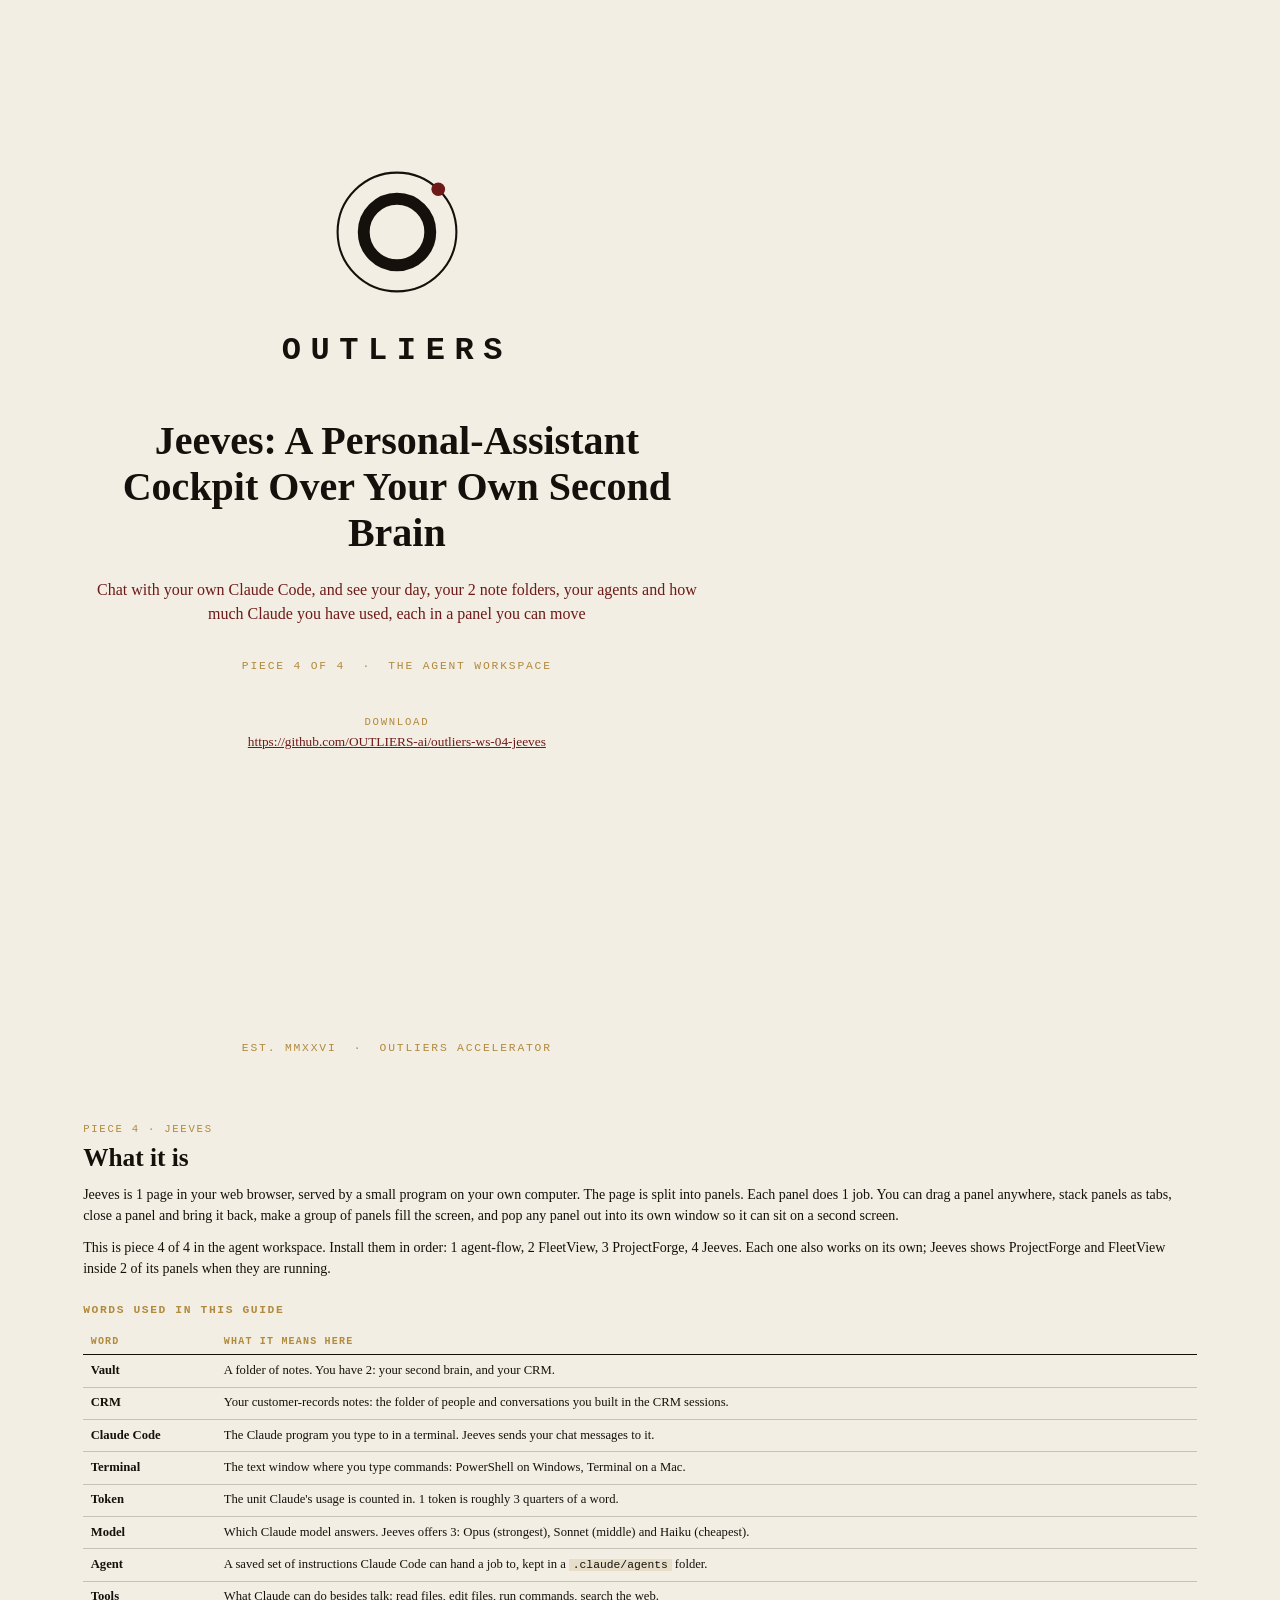
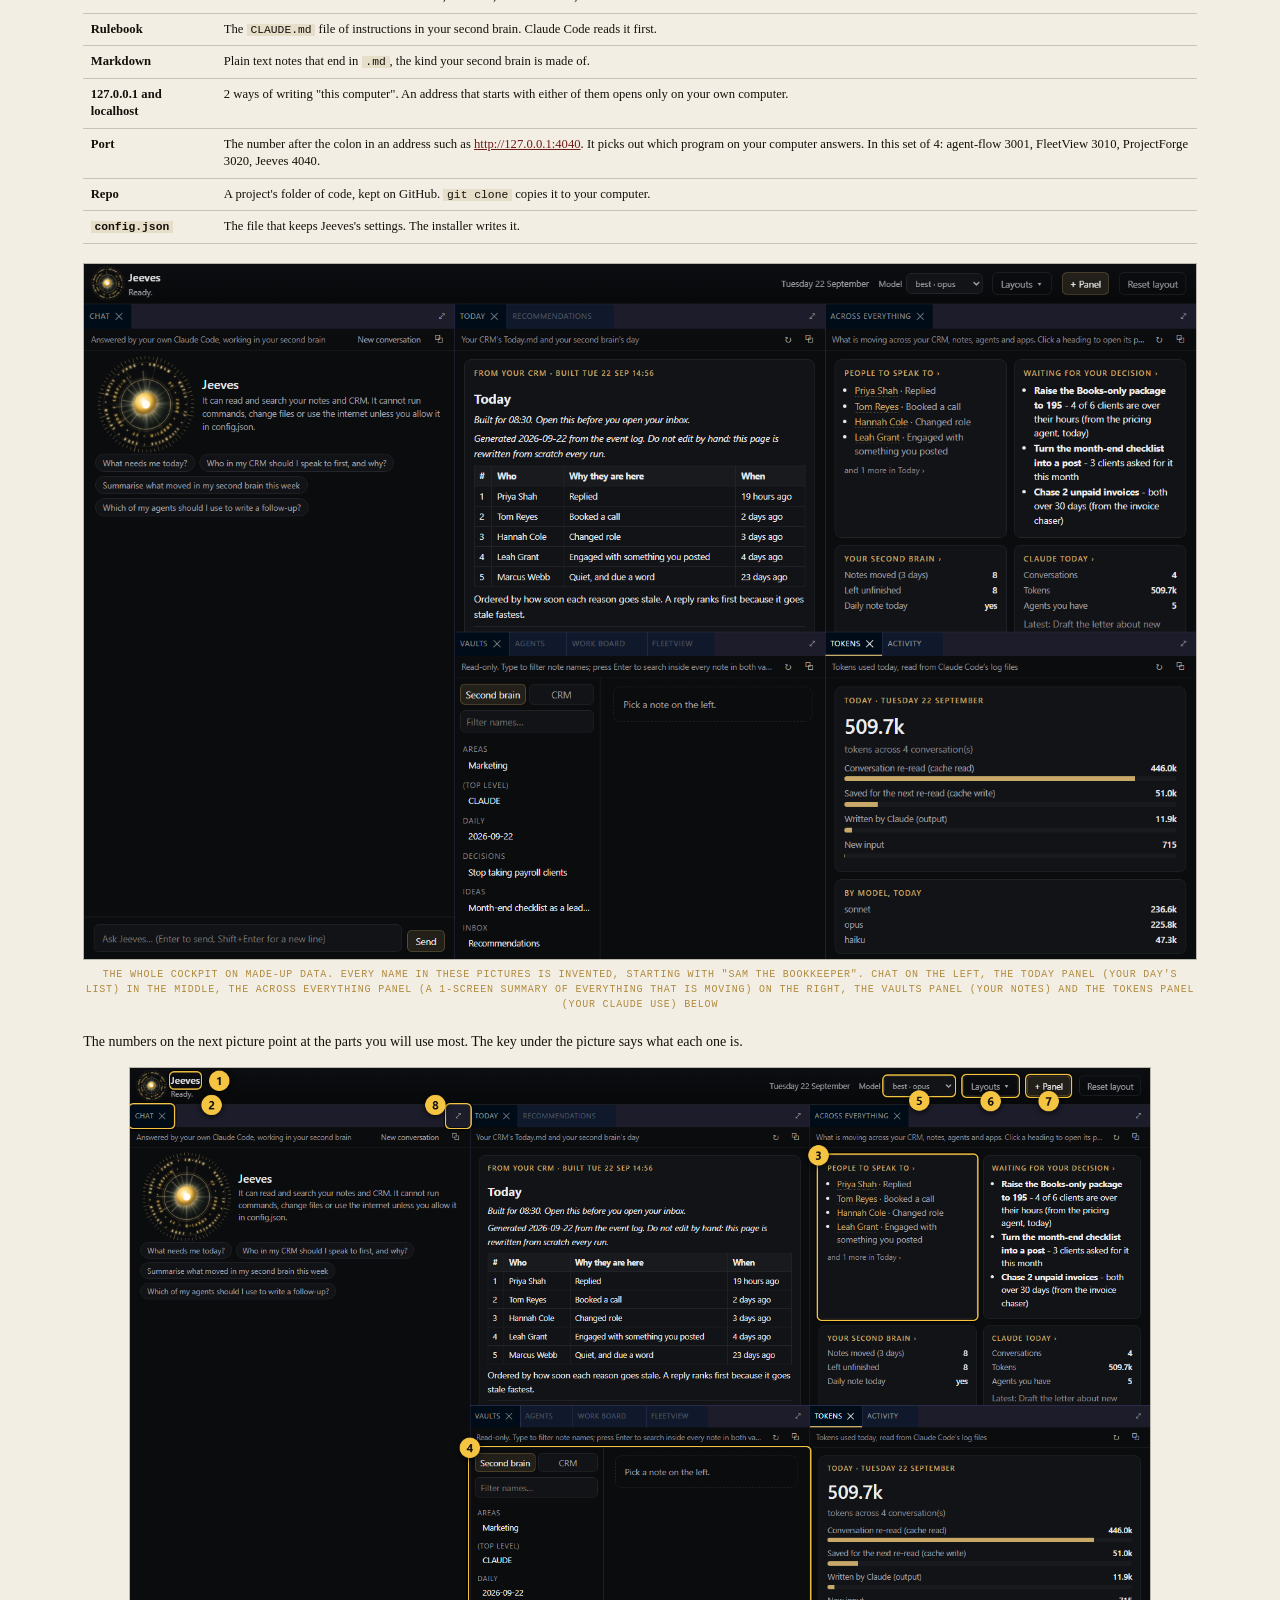
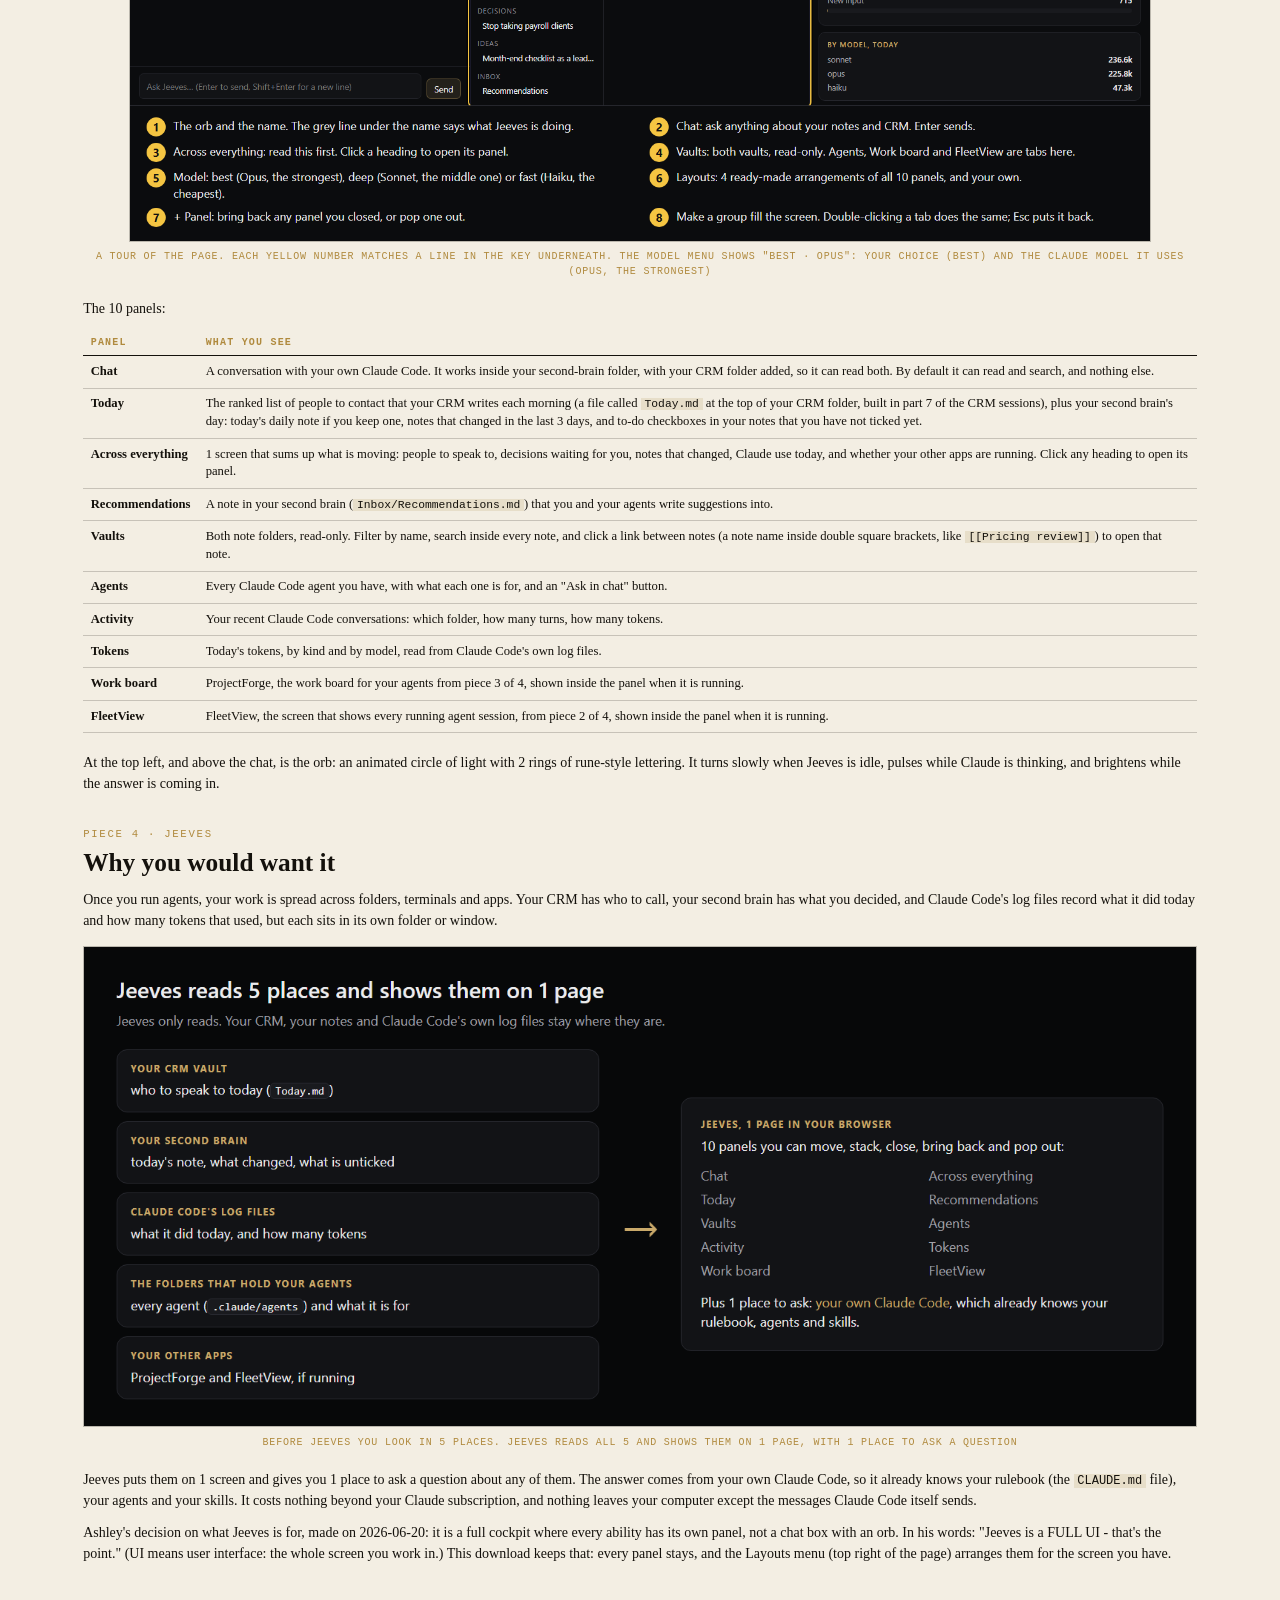
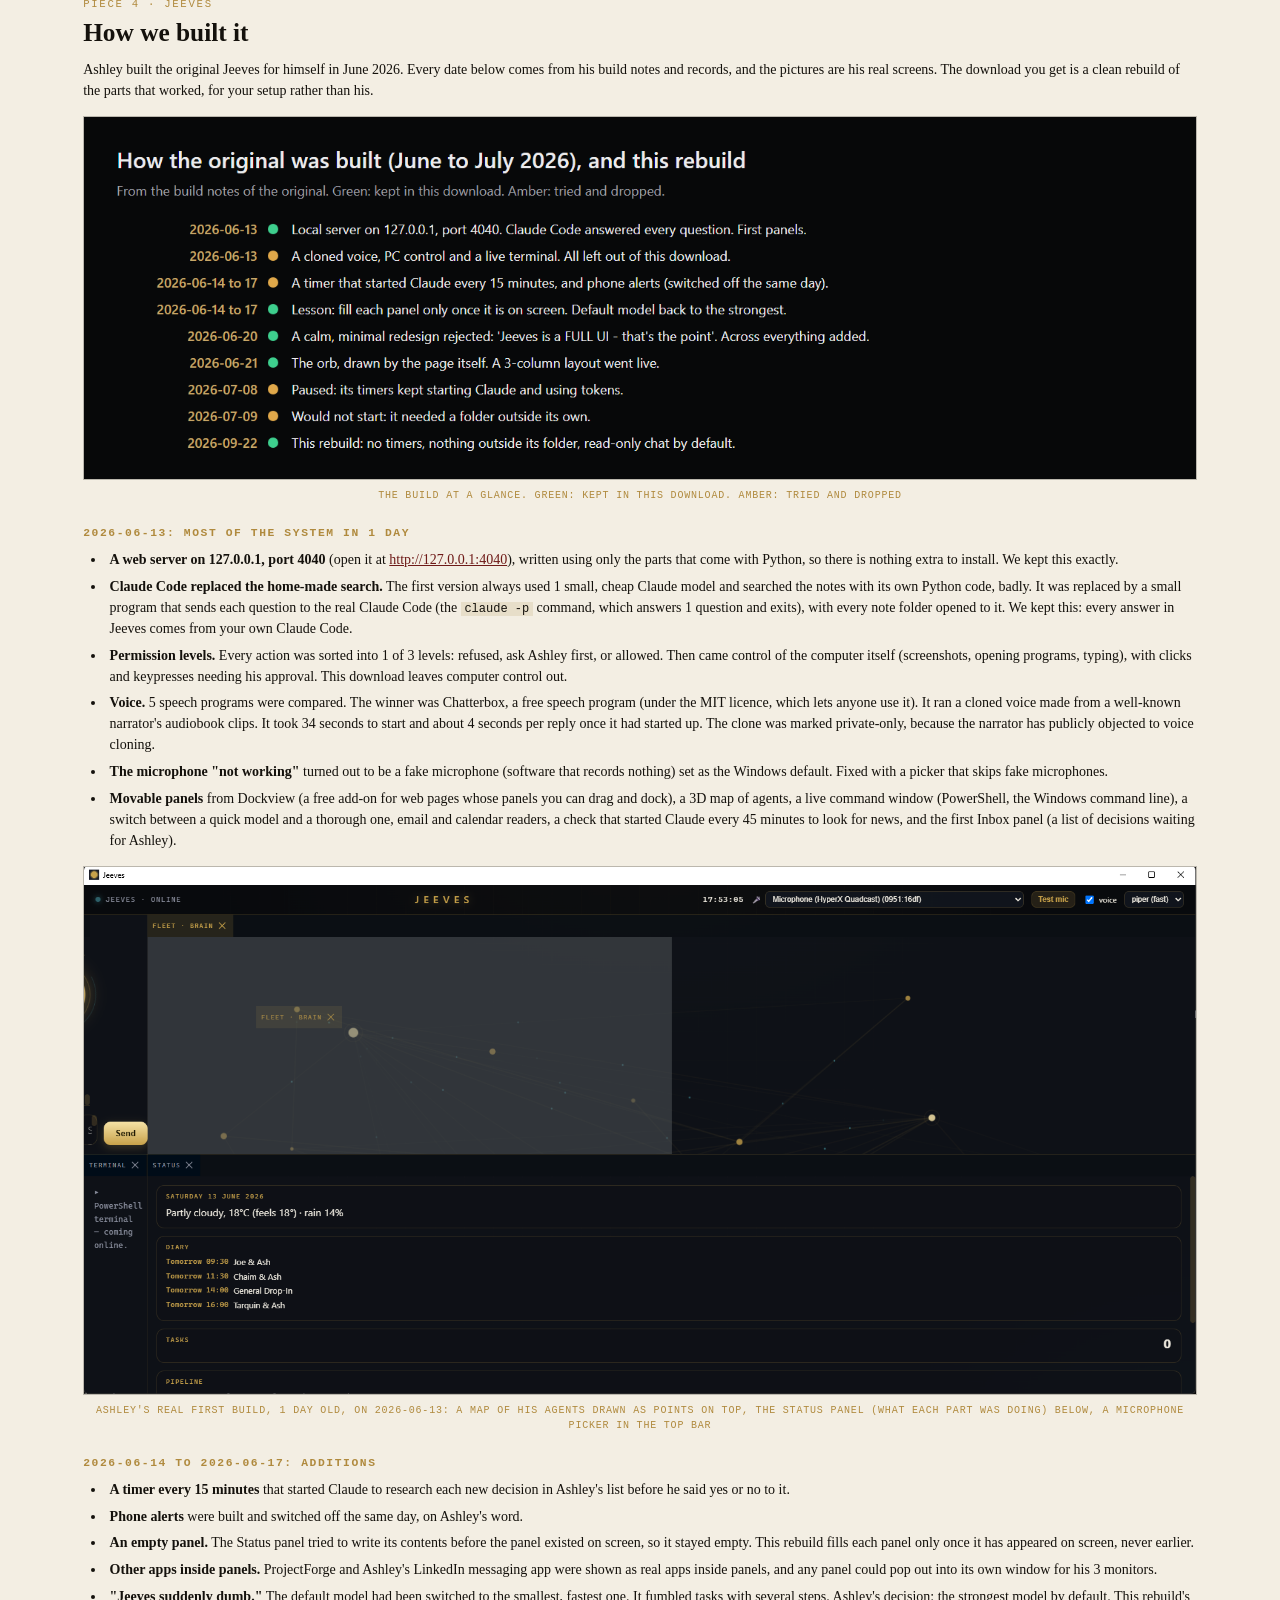
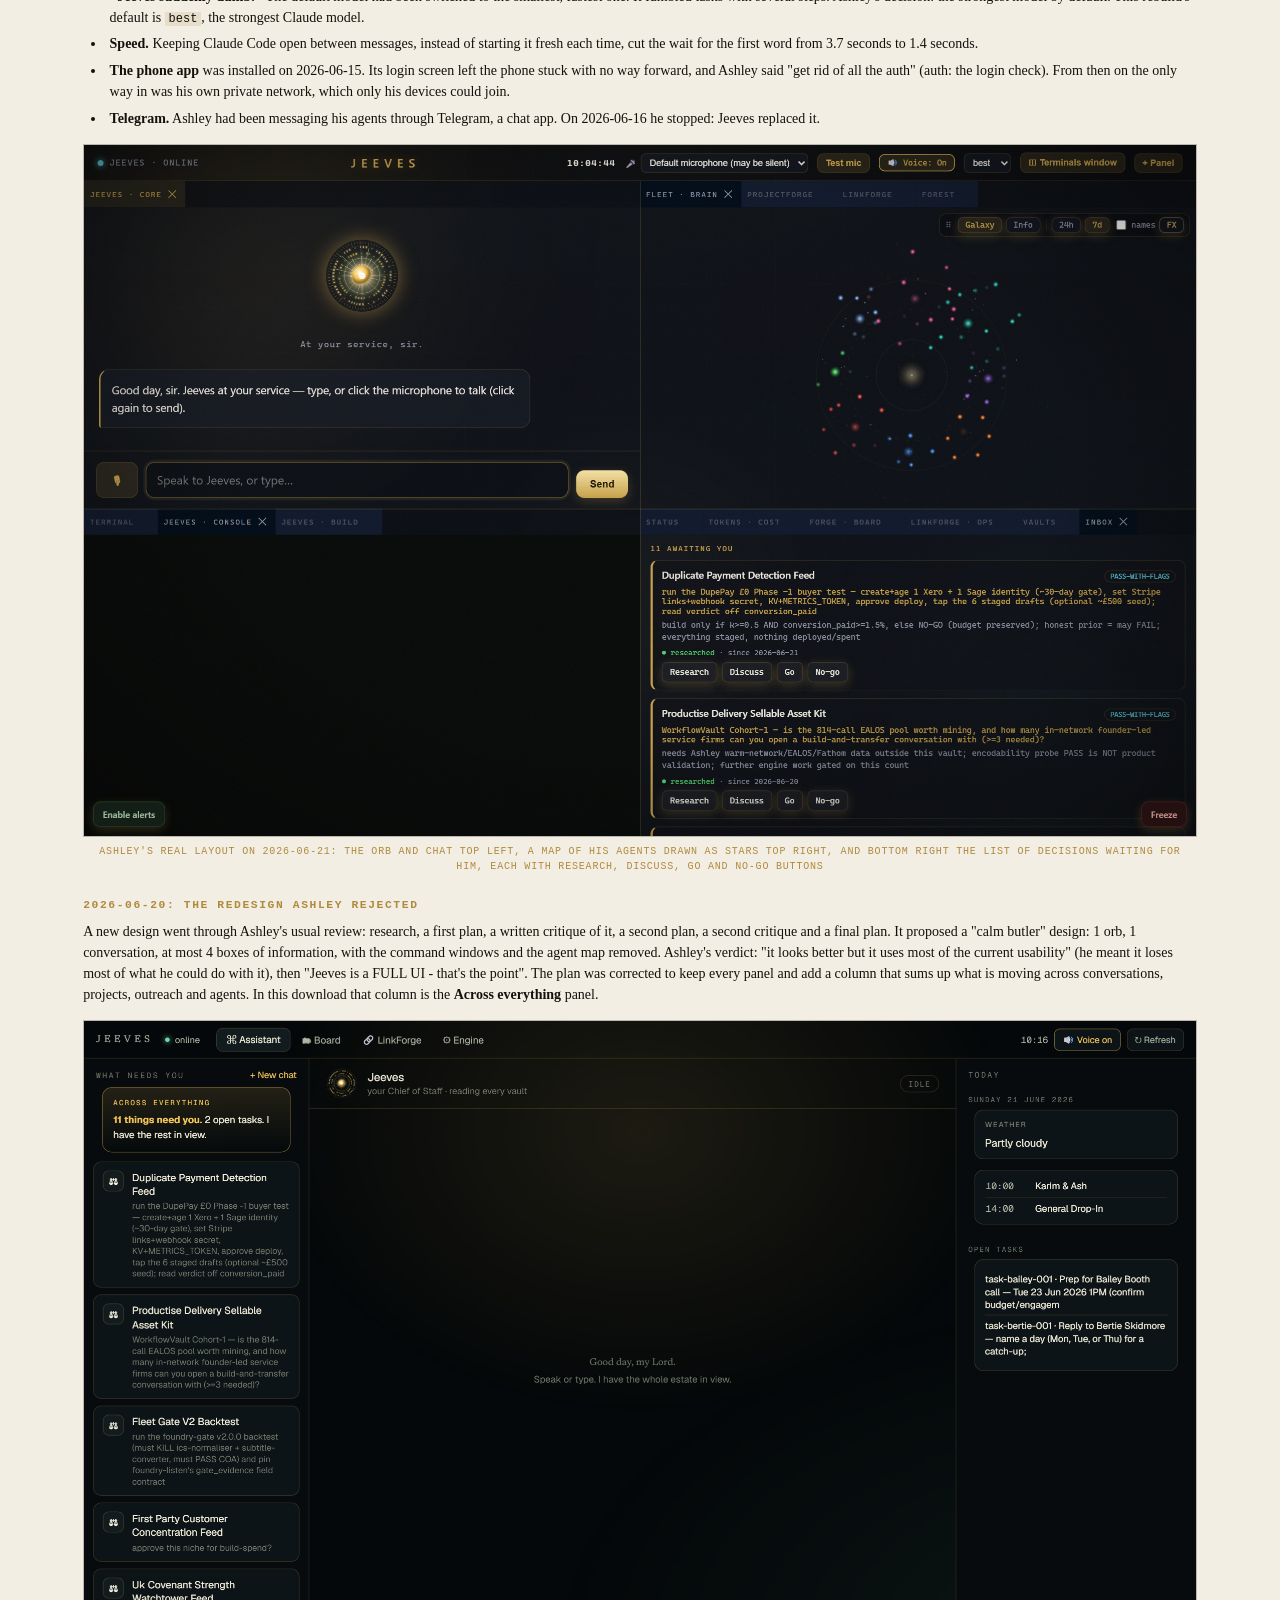
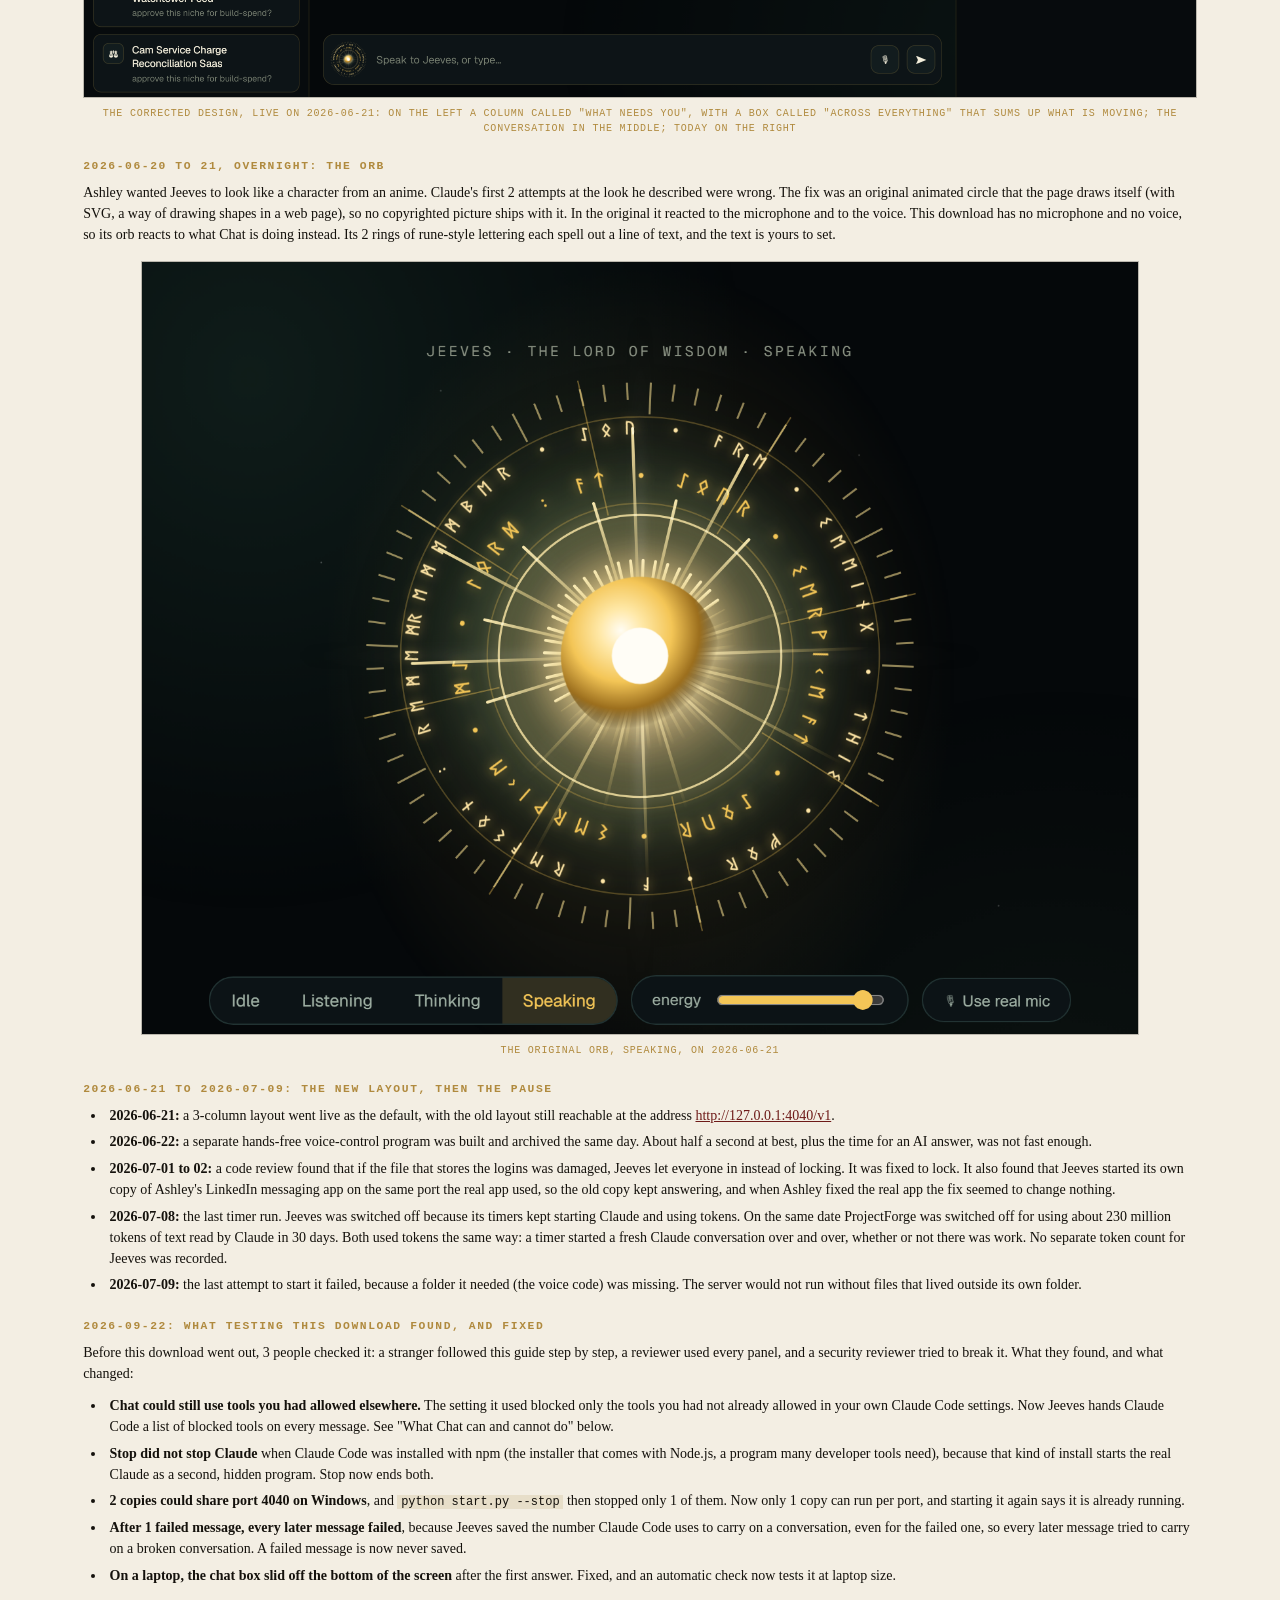
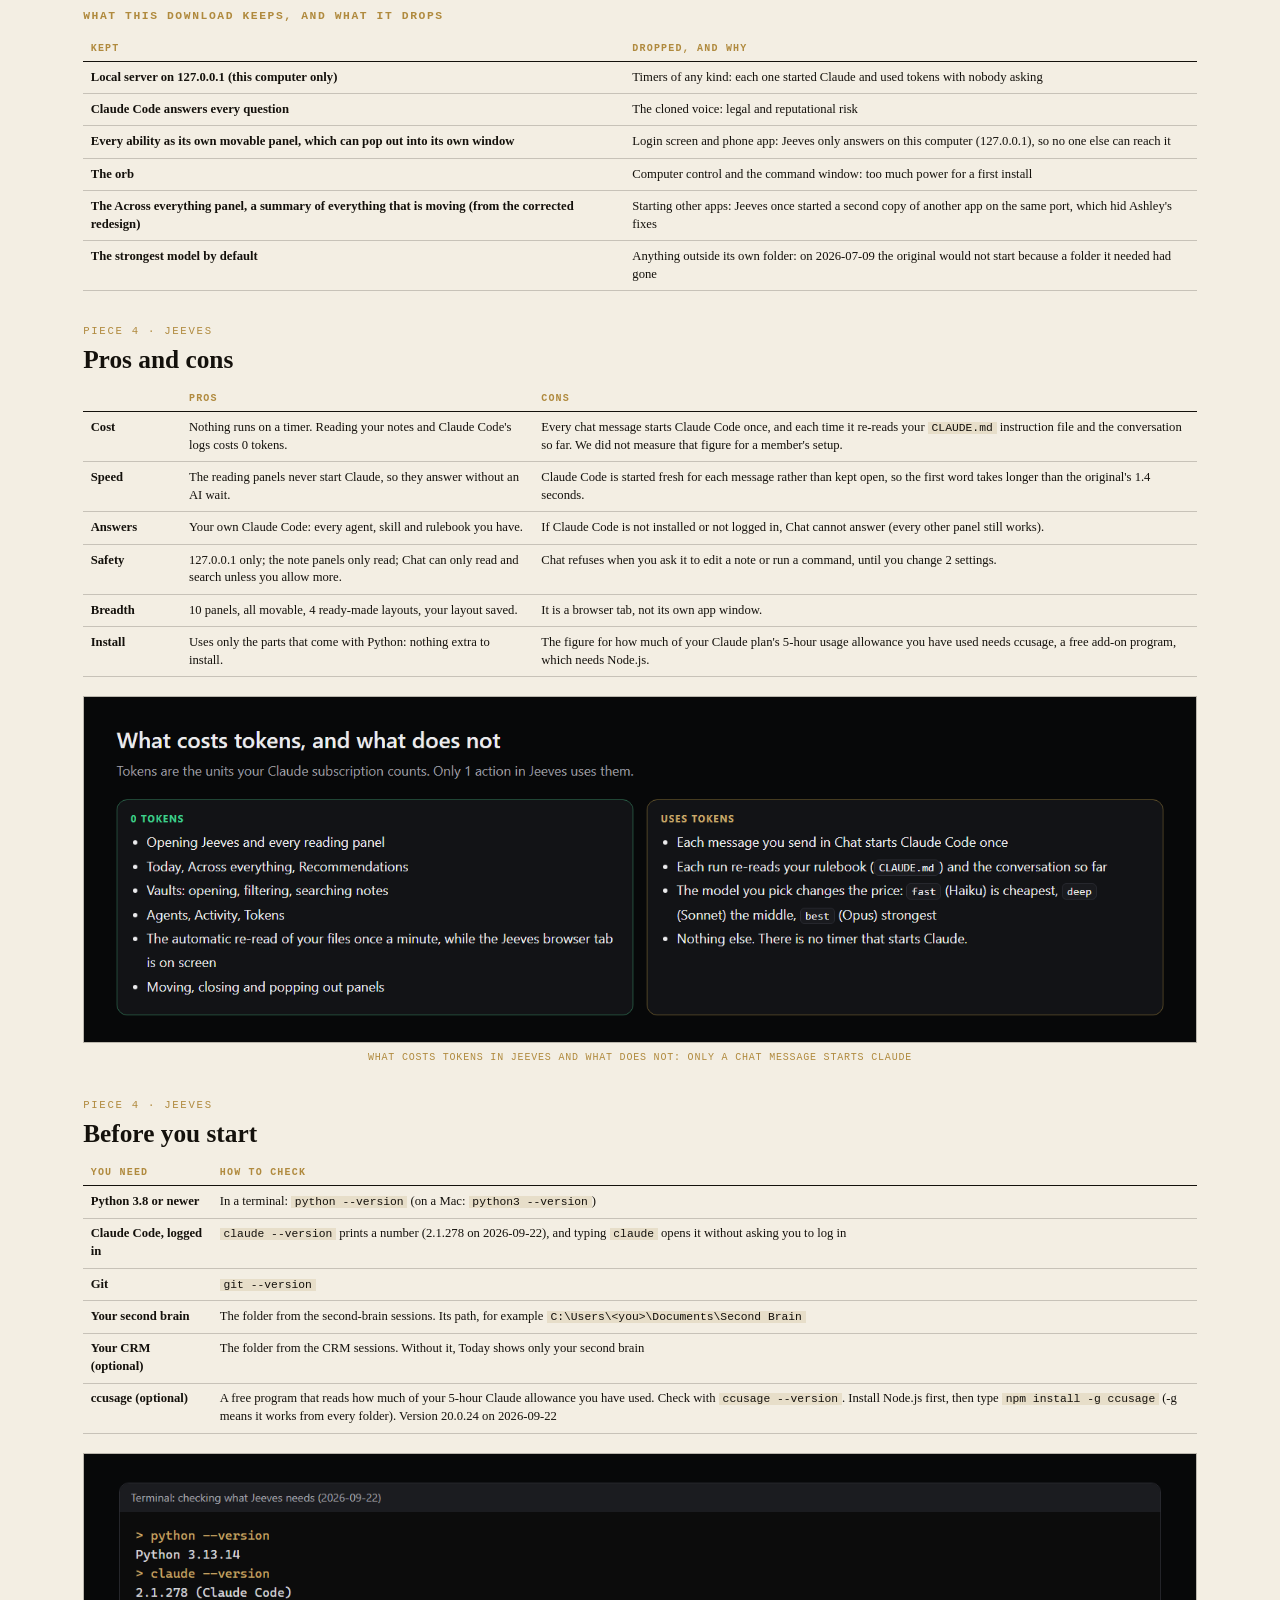
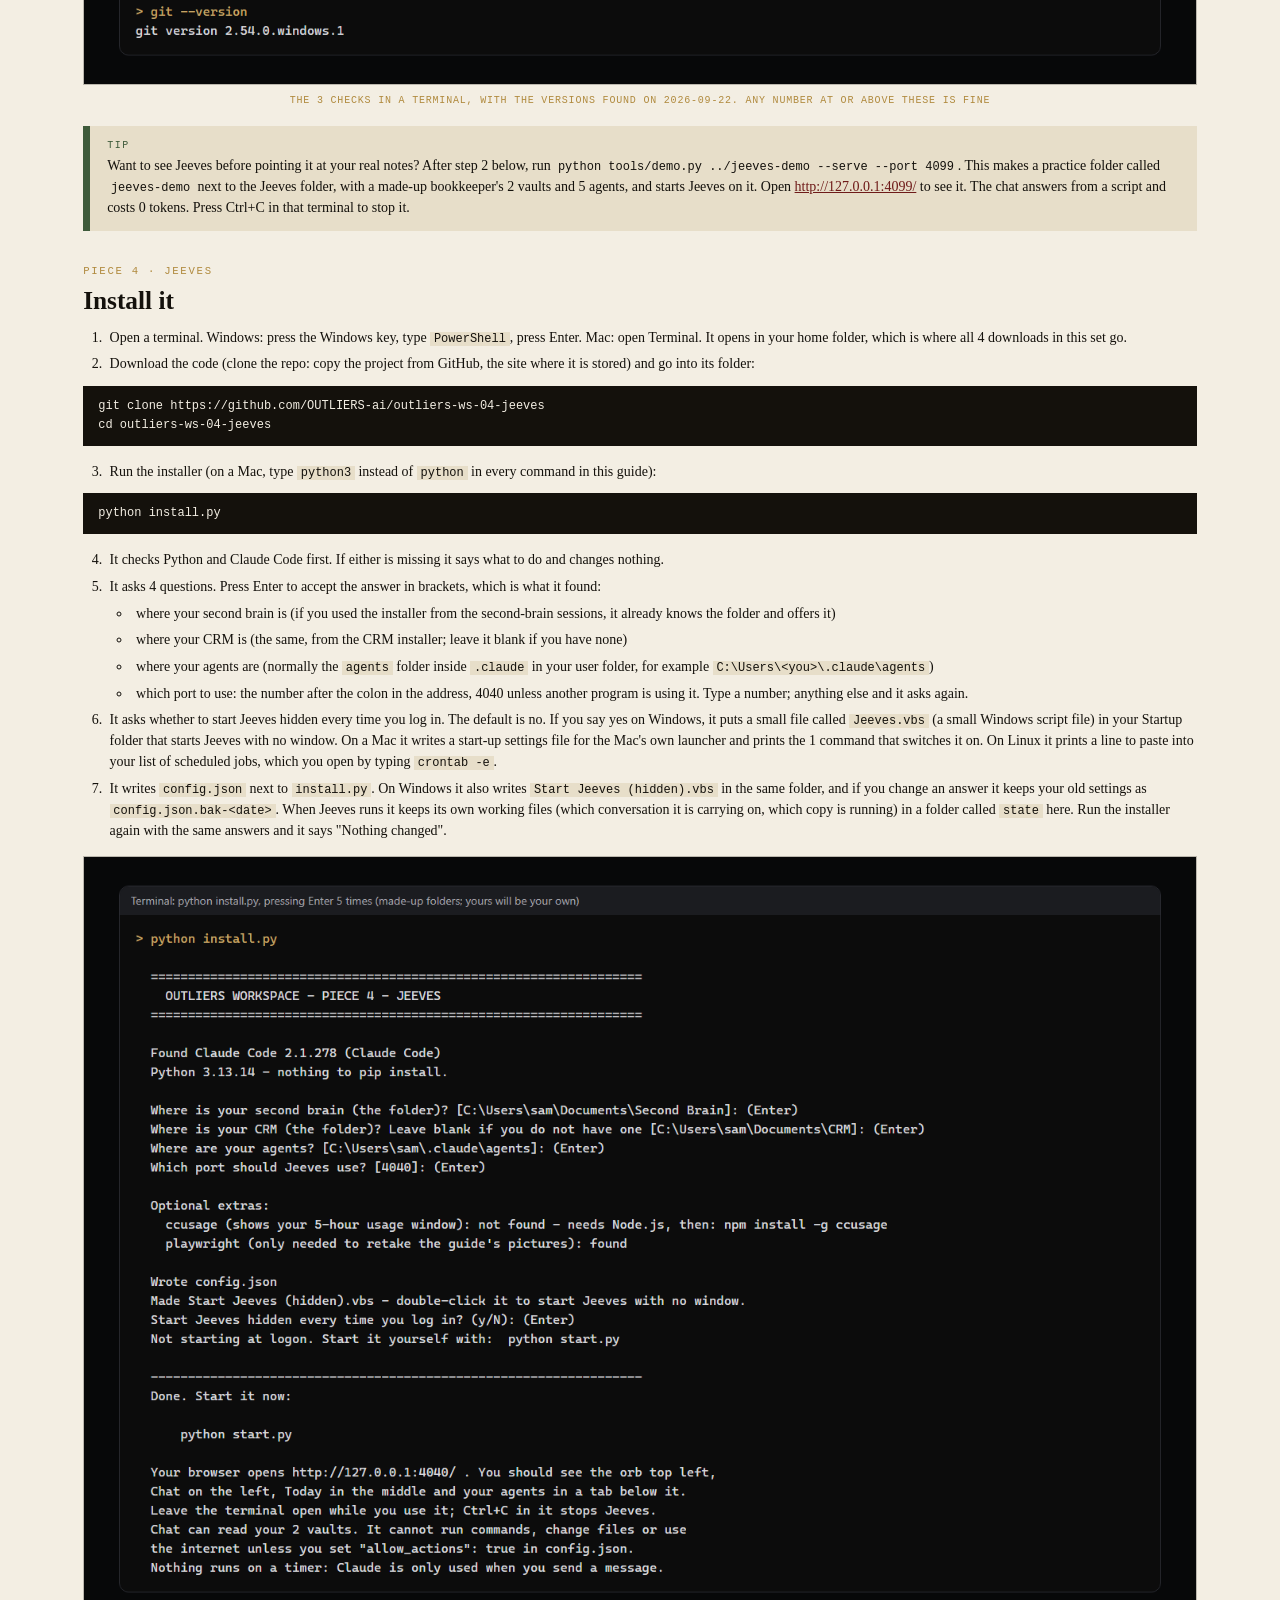
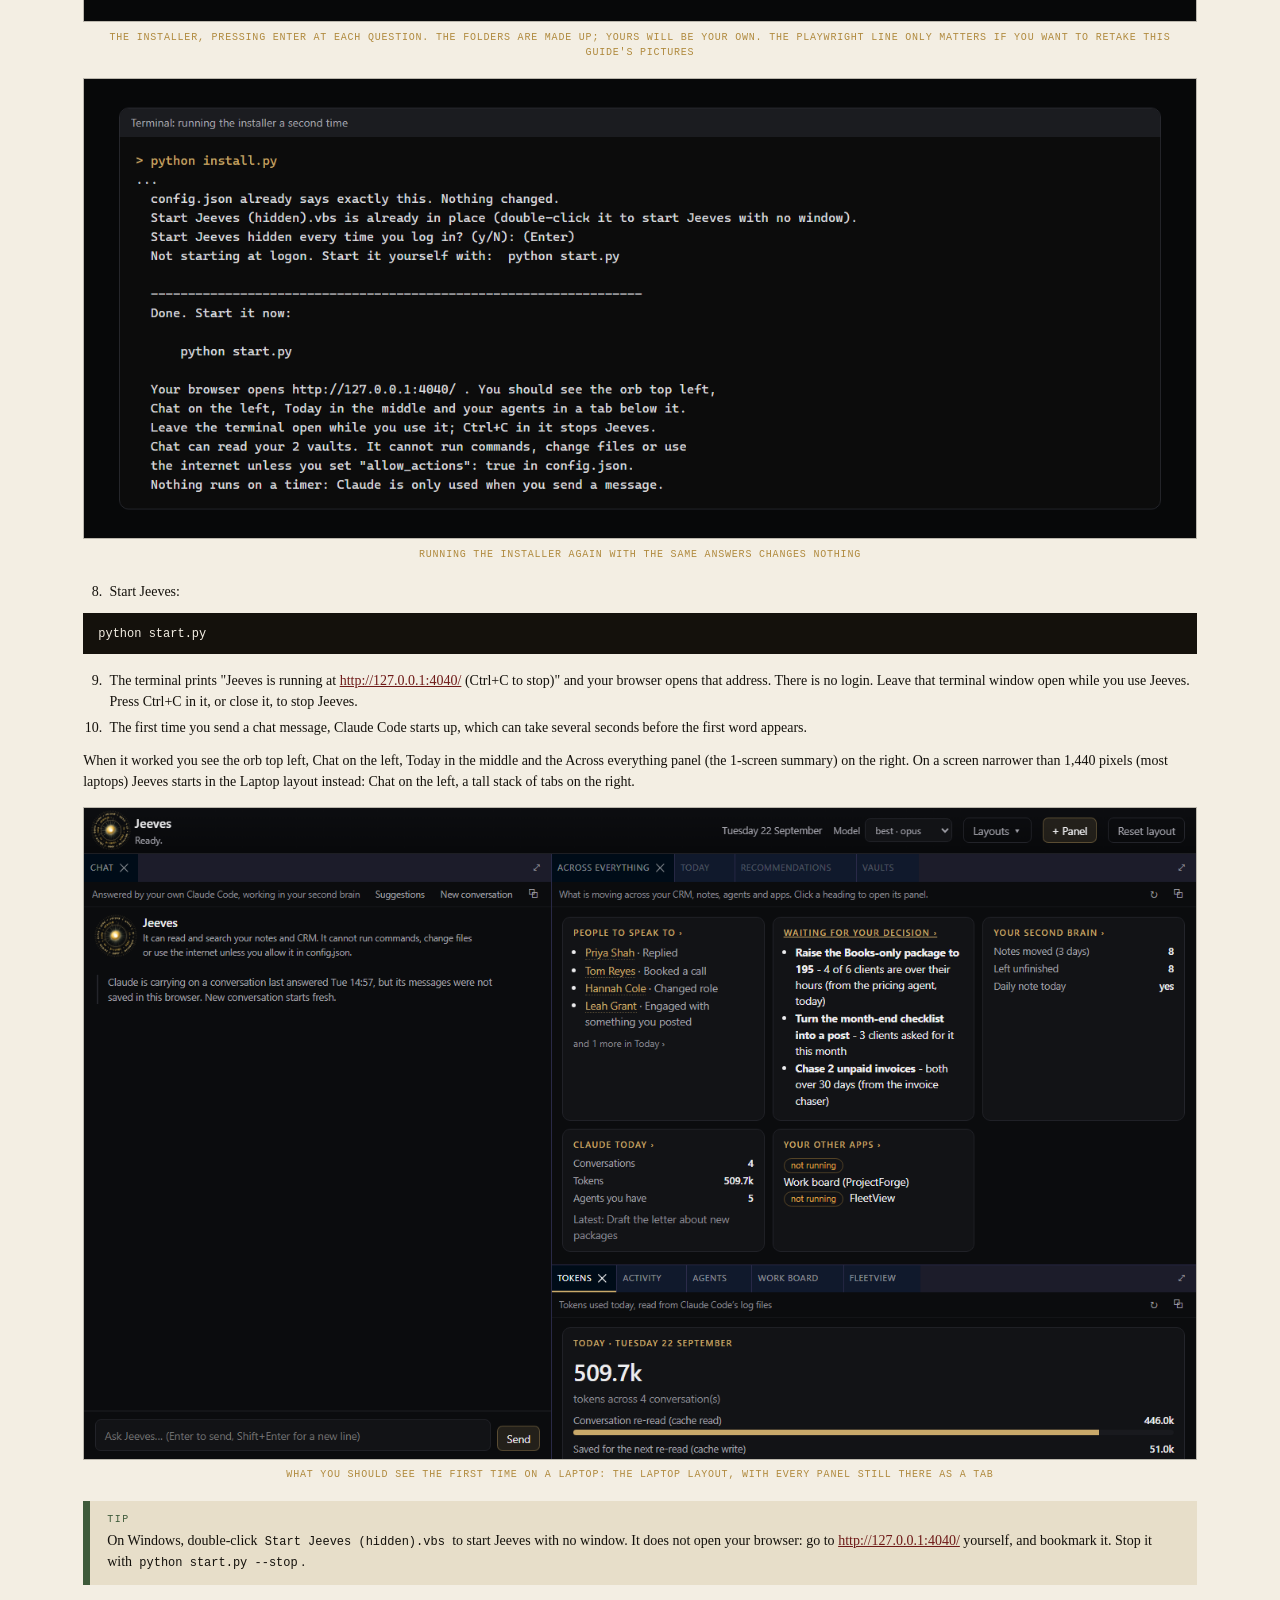
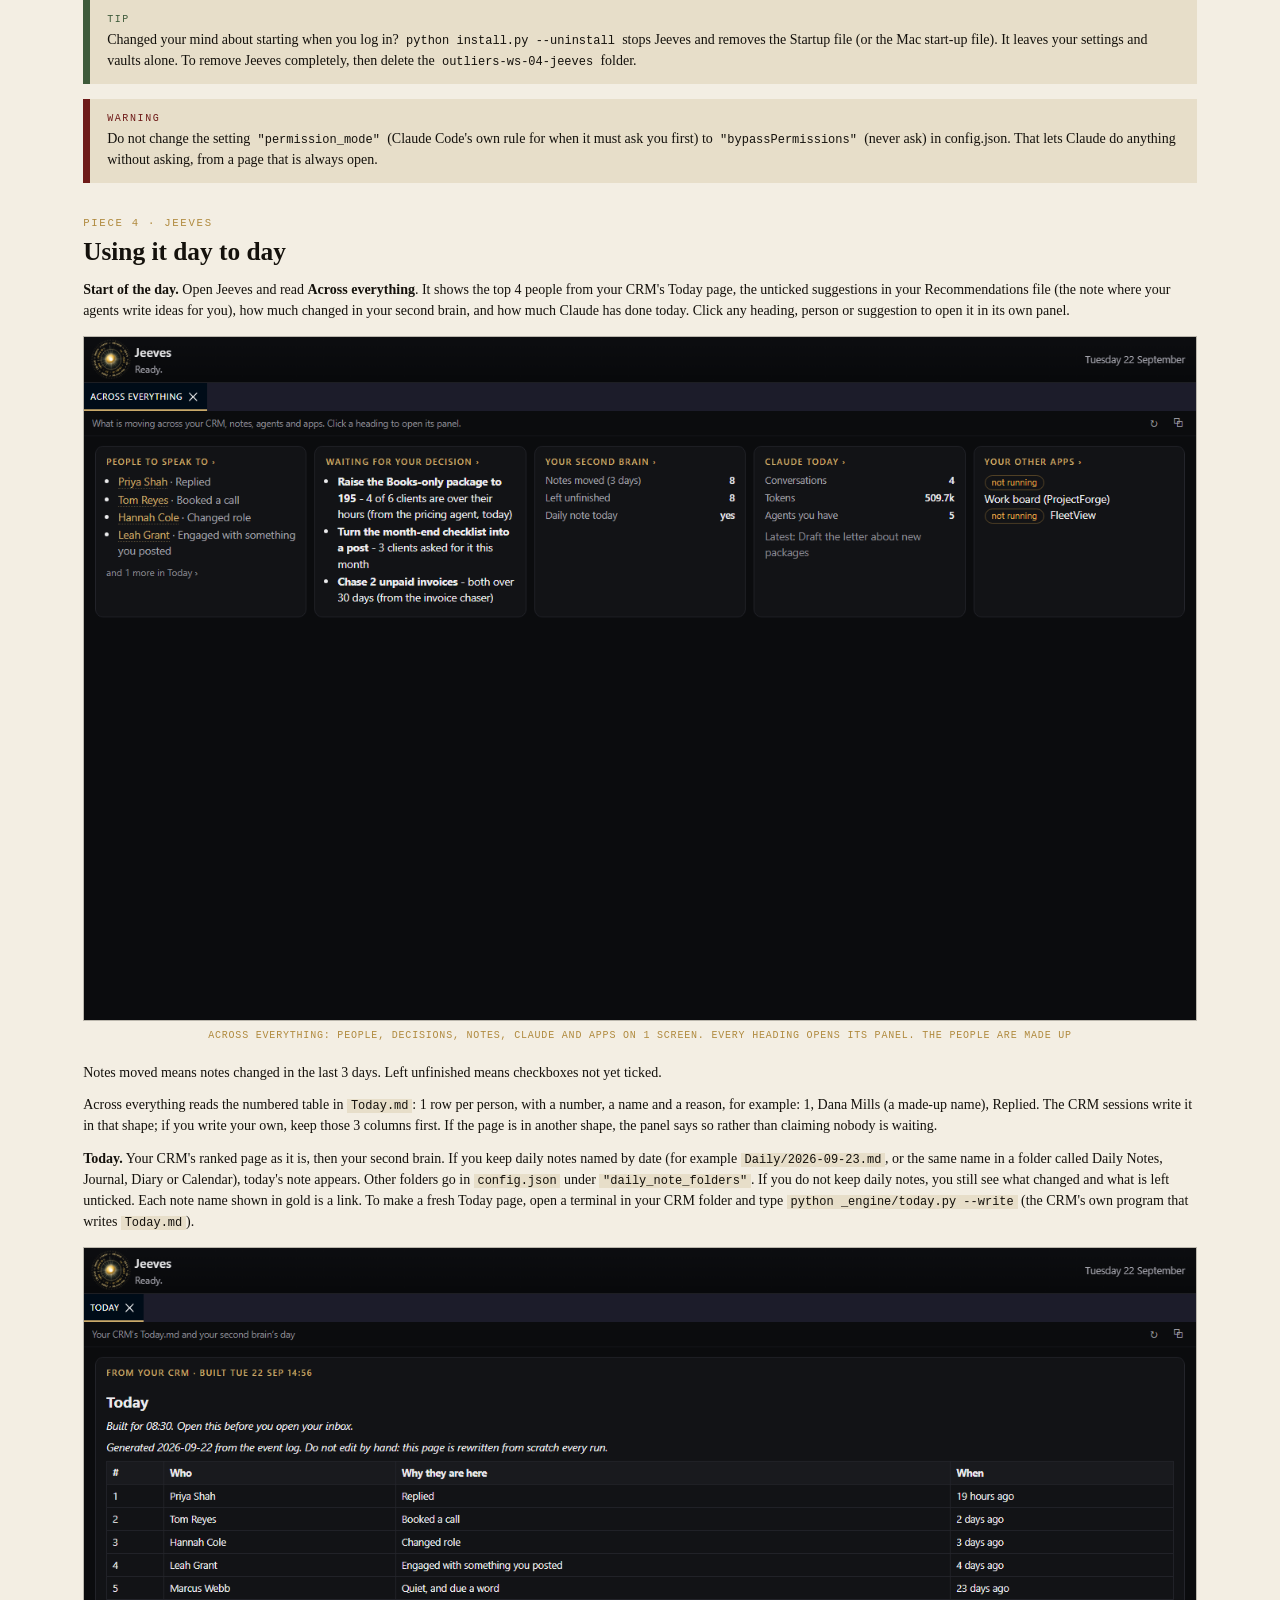
==== commit 994b7604: "Plain English, anti-AI and editor passes; PowerShell-safe install lines; screen wording" ====
--- a/guide/jeeves-a-personal-assistant-cockpit-over-your-own-second-brain.html
+++ b/guide/jeeves-a-personal-assistant-cockpit-over-your-own-second-brain.html
@@ -1,4 +1,4 @@
-<!DOCTYPE html><html lang="en-GB"><head><meta charset="utf-8"><title>Jeeves — A Personal-Assistant Cockpit Over Your Own Second Brain</title><style>
+<!DOCTYPE html><html lang="en-GB"><head><meta charset="utf-8"><title>Jeeves: A Personal-Assistant Cockpit Over Your Own Second Brain</title><style>
   @page { size: A4; margin: 20mm 0 20mm 0; }
   @page :first { margin: 0; }
   * { margin:0; padding:0; box-sizing:border-box; }
@@ -36,7 +36,11 @@
   li ul, li ol { margin-top:1.5mm; margin-bottom:0; }
   a { color:var(--ox); }
   strong { font-weight:bold; }
-  code { font-family:Consolas,monospace; font-size:9pt; background:var(--vellum); padding:0 1mm; }
+  /* A code span never splits inside a word (the fault was `permission_mod` / `e` in a table cell).
+     It may break only at the <wbr> marks inline() puts after a slash, backslash, - = & ? or comma, so a long path still
+     wraps between its parts. */
+  code { font-family:Consolas,monospace; font-size:9pt; background:var(--vellum); padding:0 1mm;
+         overflow-wrap:normal; word-break:keep-all; hyphens:none; }
   pre { font-family:Consolas,monospace; font-size:9pt; line-height:1.55; background:var(--ink); color:var(--paper);
         padding:3mm 4mm; margin:3mm 0 4mm 0; white-space:pre-wrap; overflow-wrap:anywhere; word-break:break-word;
         break-inside:avoid; page-break-inside:avoid; }   /* a block longer than a page still splits */
@@ -63,149 +67,155 @@
        vertical-align:bottom; }
   td { font-size:9.5pt; line-height:1.4; padding:1.8mm 2mm; border-bottom:.2mm solid rgba(20,17,12,.2);
        vertical-align:top; overflow-wrap:break-word; hyphens:manual; }
-  /* break-word (not anywhere) so a column is never squeezed until ordinary words split mid-word;
-     long paths and commands inside code spans may still break anywhere, so they never push the
-     table past the page edge. */
-  td code, th code { overflow-wrap:anywhere; word-break:break-all; }
+  /* break-word (not anywhere) so a column is never squeezed until ordinary words split mid-word.
+     Code spans break only at their <wbr> marks (see code above), never inside a setting name. */
+  td code, th code { overflow-wrap:normal; word-break:keep-all; }
   td:first-child { font-weight:bold; min-width:26mm; }
   td code, th code { font-size:8.5pt; }
   .end { margin-top:8mm; border-top:.3mm solid rgba(20,17,12,.25); padding-top:5mm; break-inside:avoid; }
   .end .kind { font-family:Consolas,monospace; font-size:8pt; letter-spacing:.16em; text-transform:uppercase;
                color:var(--brass); display:block; margin-bottom:2mm; }
   .end a { font-size:11pt; word-break:break-all; }
-</style></head><body><section class="cover"><div><svg width="132" height="132" viewBox="0 0 200 200" style="display:block;margin:0 auto"><circle cx="100" cy="100" r="90" fill="none" stroke="#14110C" stroke-width="3.15"/><circle cx="100" cy="100" r="50.4" fill="none" stroke="#14110C" stroke-width="18"/><circle cx="162.51" cy="35.26" r="10.35" fill="#6E1A18"/></svg><div class="word mono">Outliers</div><h1>Jeeves — A Personal-Assistant Cockpit Over Your Own Second Brain</h1><div class="sub">Chat with your own Claude Code, see your day, your vaults, your agents and your token use, each in a panel you can move</div><div class="piece mono">Piece 4 of 4 &nbsp;&middot;&nbsp; The agent workspace</div><div class="dl"><span class="mono" style="font-size:8pt;color:#B08A3E;letter-spacing:.16em">Download</span><br><a href="https://github.com/OUTLIERS-ai/outliers-ws-04-jeeves">https://github.com/OUTLIERS-ai/outliers-ws-04-jeeves</a></div></div><div class="est mono">Est. MMXXVI &nbsp;&middot;&nbsp; Outliers Accelerator</div></section><main class="body"><div class="keep"><h2 class="first" data-line="8"><span class="label">Piece 4 &middot; Jeeves</span>What it is</h2><p data-line="10">Jeeves is 1 page in your web browser, served by a small program on your own computer. The page is split into panels. Each panel does 1 job. You can drag a panel anywhere, stack panels as tabs, close a panel and bring it back, make a group of panels fill the screen, and pop any panel out into its own window so it can sit on a second screen.</p></div>
-<figure data-line="12"><img src="img/cockpit-start.png" alt="The whole cockpit on made-up data (&quot;Sam the bookkeeper&quot;): Chat on the left, Today in the middle, Across everything on the right, Vaults and Tokens below"><figcaption>The whole cockpit on made-up data ("Sam the bookkeeper"): Chat on the left, Today in the middle, Across everything on the right, Vaults and Tokens below</figcaption></figure>
-<p data-line="14">The numbers on the next picture point at the parts you will use most. The key under the picture says what each one is.</p>
-<figure data-line="16"><img src="img/cockpit-tour.png" alt="A tour of the page. Each yellow number matches a line in the key underneath"><figcaption>A tour of the page. Each yellow number matches a line in the key underneath</figcaption></figure>
-<p data-line="18">The 10 panels:</p>
-<table data-line="20"><thead><tr><th>Panel</th><th>What you see</th></tr></thead><tbody><tr data-line="22"><td>Chat</td><td>A conversation with your own Claude Code. It works inside your second-brain folder, with your CRM folder added, so it can read both. By default it can read and search, and nothing else.</td></tr><tr data-line="23"><td>Today</td><td>The ranked <code>Today.md</code> page your CRM builds each morning (the daily list from part 7 of the CRM series, a file called <code>Today.md</code> at the top of your CRM folder), plus your second brain's day: today's daily note if you keep one, notes that changed in the last 3 days, and boxes you left unticked.</td></tr><tr data-line="24"><td>Across everything</td><td>1 screen that sums up what is moving: people to speak to, decisions waiting for you, notes that changed, Claude use today, and whether your other apps are running. Click any heading to open its panel.</td></tr><tr data-line="25"><td>Recommendations</td><td>A markdown file in your second brain that you and your agents write suggestions into.</td></tr><tr data-line="26"><td>Vaults</td><td>Both vaults, read-only. Filter by name, search inside every note, click a <code>[[link]]</code> to follow it.</td></tr><tr data-line="27"><td>Agents</td><td>Every Claude Code agent you have, with what each one is for, and an "Ask in chat" button.</td></tr><tr data-line="28"><td>Activity</td><td>Your recent Claude Code conversations: which folder, how many turns, how many tokens.</td></tr><tr data-line="29"><td>Tokens</td><td>Today's tokens, by kind and by model, read from Claude Code's own log files.</td></tr><tr data-line="30"><td>Work board</td><td>ProjectForge (piece 3) inside the panel, when it is running.</td></tr><tr data-line="31"><td>FleetView</td><td>FleetView (piece 2) inside the panel, when it is running.</td></tr></tbody></table>
-<p data-line="33">At the top left, and above the chat, is the orb: an animated circle of light and runes. It turns slowly when Jeeves is idle, pulses while Claude is thinking, and brightens while the answer is coming in.</p>
-<div class="keep"><h2 data-line="35"><span class="label">Piece 4 &middot; Jeeves</span>Why you would want it</h2><p data-line="37">Once you run agents, your work is spread across folders, terminals and apps. The CRM knows who to call. The second brain knows what you decided. Claude Code knows what it did today, and how many tokens it used doing it. None of them shows you the others.</p></div>
-<figure data-line="39"><img src="img/diagram-why.png" alt="Before Jeeves you look in 5 places. Jeeves reads all 5 and shows them on 1 page, with 1 place to ask a question"><figcaption>Before Jeeves you look in 5 places. Jeeves reads all 5 and shows them on 1 page, with 1 place to ask a question</figcaption></figure>
-<p data-line="41">Jeeves puts them on 1 screen and gives you 1 place to ask a question about any of them. The answer comes from your own Claude Code, so it already knows your rulebook, your agents and your skills. It costs nothing beyond your Claude subscription, and nothing leaves your computer except the messages Claude Code itself sends.</p>
-<p data-line="43">Ashley's ruling on what Jeeves is for, made on 2026-06-20: it is a full cockpit where every ability is a panel, not a chat box with an orb. "Jeeves is a FULL UI - that's the point." This download keeps that: every panel stays, and the Layouts menu arranges them for the screen you have.</p>
-<div class="keep"><h2 data-line="45"><span class="label">Piece 4 &middot; Jeeves</span>How we built it</h2><p data-line="47">Ashley built the original Jeeves for himself in June 2026. This section tells that build in order, from his build notes and records, with pictures of his real screens. The download you get is a clean rebuild of the parts that worked, for your setup rather than his.</p></div>
-<figure data-line="49"><img src="img/diagram-timeline.png" alt="The build at a glance. Green: kept in this download. Amber: tried and dropped"><figcaption>The build at a glance. Green: kept in this download. Amber: tried and dropped</figcaption></figure>
-<div class="keep"><h3 data-line="51">2026-06-13: most of the system in 1 day</h3><div data-line="53"><ul><li data-line="53"><strong>A web server on 127.0.0.1, port 4040</strong>, written with Python's own library and nothing to install. 127.0.0.1 means "this computer only": nothing on your network can reach it. We kept this exactly.</li><li data-line="54"><strong>The brain transplant.</strong> The first version pinned a small model and did its own searching in Python, badly. It was replaced by a runner that drives the real Claude Code (<code>claude -p</code>) with every vault attached. We kept this idea: Jeeves has no brain of its own.</li><li data-line="55"><strong>Permission tiers.</strong> 3 levels: refuse, ask Ashley first, or allowed. Then control of the PC itself (screenshots, opening programs, typing), with clicks and keypresses needing approval.</li><li data-line="56"><strong>Voice.</strong> 5 speech engines were compared. The winner, Chatterbox (MIT licence), ran a cloned voice made from a well-known narrator's audiobook clips. It took 34 seconds to start and about 4 seconds per reply once warm. The clone was marked private-only, because the narrator has publicly objected to voice cloning.</li><li data-line="57"><strong>The mic "not working"</strong> turned out to be a silent virtual device set as the Windows default. Fixed with a picker that skips virtual devices.</li><li data-line="58"><strong>Dockview panels</strong> (Dockview is a free library for web pages whose panels you can drag and dock), a 3D map of agents, a live PowerShell terminal, a fast/deep model switch, email and calendar readers, a 45-minute watch pass, and the first Inbox panel.</li></ul></div></div>
-<figure data-line="60"><img src="img/original-first-build-2026-06-13.png" alt="Ashley&#x27;s real first build, 1 day old, on 2026-06-13: the agent map on top, the Status panel below, a microphone picker in the top bar"><figcaption>Ashley's real first build, 1 day old, on 2026-06-13: the agent map on top, the Status panel below, a microphone picker in the top bar</figcaption></figure>
-<div class="keep"><h3 data-line="62">2026-06-14 to 2026-06-17: additions</h3><div data-line="64"><ul><li data-line="64"><strong>A heartbeat every 15 minutes</strong> that researched new items before Ashley ruled on them.</li><li data-line="65"><strong>Phone alerts</strong> were built and switched off the same day, on Ashley's word.</li><li data-line="66"><strong>A dead panel.</strong> The Status panel looked for its box when the page loaded, before Dockview had built it, and stayed empty. The lesson: fill a panel when it mounts, never at page load. This rebuild does that for every panel.</li><li data-line="67"><strong>Embedded apps.</strong> ProjectForge and the outreach app were shown as real apps inside panels, and any panel could pop out into its own window for his 3 monitors.</li><li data-line="68"><strong>"Jeeves suddenly dumb."</strong> The default model had been switched to the smallest, fastest one. It fumbled tasks with several steps. Ruling: the strongest model by default. This rebuild's default is <code>best</code>.</li><li data-line="69"><strong>Speed.</strong> Keeping 1 Claude process running between messages cut the time to the first word from 3,704 ms to 1,381 ms.</li><li data-line="70"><strong>The phone app</strong> was installed on 2026-06-15. The login screen trapped the phone in a dead end, and Ashley ruled "get rid of all the auth": the private network became the only way in.</li><li data-line="71"><strong>Telegram</strong> as a way to reach Jeeves was removed on 2026-06-16. Jeeves replaced it.</li></ul></div></div>
-<figure data-line="73"><img src="img/original-full-cockpit-2026-06-21.png" alt="Ashley&#x27;s real dock layout on 2026-06-21: the orb and chat top left, the agent star map top right, the Inbox of decisions with Research, Discuss, Go and No-go buttons bottom right"><figcaption>Ashley's real dock layout on 2026-06-21: the orb and chat top left, the agent star map top right, the Inbox of decisions with Research, Discuss, Go and No-go buttons bottom right</figcaption></figure>
-<div class="keep"><h3 data-line="75">2026-06-20: the redesign Ashley rejected</h3><p data-line="77">A new design went through research, a plan, a critique, a second plan, a second critique and a final plan. It proposed a "calm butler": 1 orb, 1 conversation, at most 4 cards, with the terminals and the agent map removed. Ashley's verdict: "it looks better but it uses most of the current usability", then "Jeeves is a FULL UI - that's the point". The plan was corrected to keep every panel and add a column that sums up what is moving across conversations, projects, outreach and agents. In this download that column is the <strong>Across everything</strong> panel.</p></div>
-<figure data-line="79"><img src="img/original-3-column-2026-06-21.png" alt="The corrected design, live on 2026-06-21: &quot;What needs you&quot; and its &quot;Across everything&quot; card on the left, the conversation in the middle, Today on the right"><figcaption>The corrected design, live on 2026-06-21: "What needs you" and its "Across everything" card on the left, the conversation in the middle, Today on the right</figcaption></figure>
-<div class="keep"><h3 data-line="81">2026-06-20 to 21, overnight: the orb</h3><p data-line="83">Ashley wanted Jeeves to look like a character from an anime. Claude guessed the look wrong twice. The fix was an original animated circle drawn in code (SVG, a way of drawing shapes in a web page), so no copyrighted picture ships with it. In the original it reacted to the microphone and to the voice. This download has no microphone and no voice, so its orb reacts to what Chat is doing instead. Its 2 rings of runes each spell out a line of text, and the text is yours to set.</p></div>
-<figure data-line="85"><img src="img/original-orb-2026-06-21.png" alt="The original orb, speaking, on 2026-06-21"><figcaption>The original orb, speaking, on 2026-06-21</figcaption></figure>
-<div class="keep"><h3 data-line="87">2026-06-21 to 2026-07-09: the new layout, then the pause</h3><div data-line="89"><ul><li data-line="89"><strong>2026-06-21:</strong> a 3-column layout went live as the default, with the old one kept at <code>/v1</code>.</li><li data-line="90"><strong>2026-06-22:</strong> a separate hands-free voice-control program was built and archived the same day. About half a second at best, plus the time for an AI answer, was not fast enough.</li><li data-line="91"><strong>2026-07-01 to 02:</strong> a code audit found that the login store failed open (let people in) if its file was damaged. It was fixed to lock instead. It also found that Jeeves started its own copy of the outreach app on a shared port, and the outreach app quietly reused that copy, so a fix to the outreach app looked dead.</li><li data-line="92"><strong>2026-07-08:</strong> the last heartbeat. Jeeves was paused for token burn. On the same date ProjectForge was stopped for using about 230 million input tokens in 30 days. The Jeeves heartbeat and watch pass each started a fresh Claude session on a timer, which is the same pattern. No separate token count for Jeeves was recorded.</li><li data-line="93"><strong>2026-07-09:</strong> the last attempt to start it failed, because a folder it needed (the voice code) was missing. The server would not run without files that lived outside its own folder.</li></ul></div></div>
-<div class="keep"><h3 data-line="95">2026-09-22: what testing this download found, and fixed</h3><p data-line="97">Before this download went out, a stranger followed this guide step by step, a reviewer drove every panel, and a security reviewer tried to break it. What they found, and what changed:</p></div>
-<div data-line="99"><ul><li data-line="99"><strong>Chat was not truly read-only.</strong> The setting it used refused only tools you had not already allowed elsewhere in Claude Code. Now Jeeves hands Claude Code a list of blocked tools on every message. See "What Chat can and cannot do" below.</li><li data-line="100"><strong>Stop did not stop Claude</strong> when Claude Code was installed with npm (a Node.js installer), because that install runs the real Claude as a second program. Stop now ends both.</li><li data-line="101"><strong>2 copies could share port 4040 on Windows</strong>, and <code>--stop</code> then stopped only 1. Now only 1 copy can run per port, and starting it again says it is already running.</li><li data-line="102"><strong>After 1 failed message, every later message failed</strong>, because the failed conversation's number was saved. A failed message is now never saved.</li><li data-line="103"><strong>On a laptop, the chat box slid off the bottom of the screen</strong> after the first answer. Fixed, and a test now checks it at laptop size.</li></ul></div>
-<div class="keep"><h3 data-line="105">What this download keeps, and what it drops</h3><table data-line="107"><thead><tr><th>Kept</th><th>Dropped, and why</th></tr></thead><tbody><tr data-line="109"><td>Local server on 127.0.0.1</td><td>Timers of any kind: the token burn</td></tr><tr data-line="110"><td>Claude Code as the brain</td><td>The cloned voice: legal and reputational risk</td></tr><tr data-line="111"><td>Every ability as a Dockview panel, with pop-out</td><td>Login screen and phone app: loopback only, so neither is needed</td></tr><tr data-line="112"><td>The orb</td><td>PC control and the terminal: too much power for a first install</td></tr><tr data-line="113"><td>A summary of everything (the corrected redesign)</td><td>Starting other apps: the shared-port clash</td></tr><tr data-line="114"><td>The best model by default</td><td>Anything outside its own folder: the failed start on 2026-07-09</td></tr></tbody></table></div>
-<div class="keep"><h2 data-line="116"><span class="label">Piece 4 &middot; Jeeves</span>Pros and cons</h2><table data-line="118"><thead><tr><th></th><th>Pros</th><th>Cons</th></tr></thead><tbody><tr data-line="120"><td>Cost</td><td>Nothing runs on a timer. Reading your vaults and logs costs 0 tokens.</td><td>Every chat message is a Claude Code run, and each run re-reads your rulebook and the conversation so far. We did not measure that figure for a member's setup.</td></tr><tr data-line="121"><td>Speed</td><td>The reading panels never start Claude, so they answer without an AI wait.</td><td>No Claude process is kept warm, so the first word takes longer than the original's 1,381 ms.</td></tr><tr data-line="122"><td>Brain</td><td>Your own Claude Code: every agent, skill and rulebook you have.</td><td>If Claude Code is not installed or not logged in, Chat cannot answer (every other panel still works).</td></tr><tr data-line="123"><td>Safety</td><td>127.0.0.1 only; vault panels only read; Chat can only read and search unless you allow more.</td><td>Chat refuses when you ask it to edit a note or run a command, until you change 2 settings.</td></tr><tr data-line="124"><td>Breadth</td><td>10 panels, all movable, 4 ready-made layouts, layout saved.</td><td>It is a browser tab, not its own app window.</td></tr><tr data-line="125"><td>Install</td><td>Python's own library: nothing to pip install.</td><td>The 5-hour window figure needs <code>ccusage</code>, which needs Node.js.</td></tr></tbody></table></div>
-<figure data-line="127"><img src="img/diagram-cost.png" alt="What costs tokens in Jeeves and what does not: only a chat message starts Claude"><figcaption>What costs tokens in Jeeves and what does not: only a chat message starts Claude</figcaption></figure>
-<div class="keep"><h2 data-line="129"><span class="label">Piece 4 &middot; Jeeves</span>Before you start</h2><table data-line="131"><thead><tr><th>You need</th><th>How to check</th></tr></thead><tbody><tr data-line="133"><td>Python 3.8 or newer</td><td>In a terminal: <code>python --version</code> (on a Mac: <code>python3 --version</code>)</td></tr><tr data-line="134"><td>Claude Code, logged in</td><td><code>claude --version</code> prints a number (2.1.278 on 2026-09-22), and typing <code>claude</code> opens it without asking you to log in</td></tr><tr data-line="135"><td>Git</td><td><code>git --version</code></td></tr><tr data-line="136"><td>Your second brain</td><td>The folder from the second-brain series. Its path, for example <code>C:\Users\&lt;you&gt;\Documents\Second Brain</code></td></tr><tr data-line="137"><td>Your CRM (optional)</td><td>The folder from the CRM series. Without it, Today shows only your second brain</td></tr><tr data-line="138"><td>ccusage (optional)</td><td><code>ccusage --version</code>. Needs Node.js; install with <code>npm install -g ccusage</code> (version 20.0.24 on 2026-09-22)</td></tr></tbody></table></div>
-<figure data-line="140"><img src="img/terminal-checks.png" alt="The 3 checks in a terminal, with the versions found on 2026-09-22. Any number at or above these is fine"><figcaption>The 3 checks in a terminal, with the versions found on 2026-09-22. Any number at or above these is fine</figcaption></figure>
-<div class="box tip" data-line="142"><span class="kind">Tip</span><p>Want to see Jeeves before pointing it at your real notes? After step 2 below, run <code>python tools/demo.py ../jeeves-demo --serve --port 4099</code>, then open <a href="http://127.0.0.1:4099/">http://127.0.0.1:4099/</a> . It builds a made-up bookkeeper with 2 vaults and 5 agents. The chat answers from a script and costs 0 tokens. Press Ctrl+C in that terminal to stop it.</p></div>
-<div class="keep"><h2 data-line="144"><span class="label">Piece 4 &middot; Jeeves</span>Install it</h2><div data-line="146"><ol><li data-line="146">Open a terminal in the folder where you keep your downloads.</li><li data-line="147">Clone the repo and go into it:</li></ol></div></div>
-<pre data-line="149"><code>git clone https://github.com/OUTLIERS-ai/outliers-ws-04-jeeves
+</style></head><body><section class="cover"><div><svg width="132" height="132" viewBox="0 0 200 200" style="display:block;margin:0 auto"><circle cx="100" cy="100" r="90" fill="none" stroke="#14110C" stroke-width="3.15"/><circle cx="100" cy="100" r="50.4" fill="none" stroke="#14110C" stroke-width="18"/><circle cx="162.51" cy="35.26" r="10.35" fill="#6E1A18"/></svg><div class="word mono">Outliers</div><h1>Jeeves: A Personal-Assistant Cockpit Over Your Own Second Brain</h1><div class="sub">Chat with your own Claude Code, and see your day, your 2 note folders, your agents and how much Claude you have used, each in a panel you can move</div><div class="piece mono">Piece 4 of 4 &nbsp;&middot;&nbsp; The agent workspace</div><div class="dl"><span class="mono" style="font-size:8pt;color:#B08A3E;letter-spacing:.16em">Download</span><br><a href="https://github.com/OUTLIERS-ai/outliers-ws-04-jeeves">https://github.com/OUTLIERS-ai/outliers-ws-04-jeeves</a></div></div><div class="est mono">Est. MMXXVI &nbsp;&middot;&nbsp; Outliers Accelerator</div></section><main class="body"><div class="keep"><h2 class="first" data-line="8"><span class="label">Piece 4 &middot; Jeeves</span>What it is</h2><p data-line="10">Jeeves is 1 page in your web browser, served by a small program on your own computer. The page is split into panels. Each panel does 1 job. You can drag a panel anywhere, stack panels as tabs, close a panel and bring it back, make a group of panels fill the screen, and pop any panel out into its own window so it can sit on a second screen.</p></div>
+<p data-line="12">This is piece 4 of 4 in the agent workspace. Install them in order: 1 agent-flow, 2 FleetView, 3 ProjectForge, 4 Jeeves. Each one also works on its own; Jeeves shows ProjectForge and FleetView inside 2 of its panels when they are running.</p>
+<div class="keep"><h3 data-line="14">Words used in this guide</h3><table data-line="16"><thead><tr><th>Word</th><th>What it means here</th></tr></thead><tbody><tr data-line="18"><td>Vault</td><td>A folder of notes. You have 2: your second brain, and your CRM.</td></tr><tr data-line="19"><td>CRM</td><td>Your customer-records notes: the folder of people and conversations you built in the CRM sessions.</td></tr><tr data-line="20"><td>Claude Code</td><td>The Claude program you type to in a terminal. Jeeves sends your chat messages to it.</td></tr><tr data-line="21"><td>Terminal</td><td>The text window where you type commands: PowerShell on Windows, Terminal on a Mac.</td></tr><tr data-line="22"><td>Token</td><td>The unit Claude's usage is counted in. 1 token is roughly 3 quarters of a word.</td></tr><tr data-line="23"><td>Model</td><td>Which Claude model answers. Jeeves offers 3: Opus (strongest), Sonnet (middle) and Haiku (cheapest).</td></tr><tr data-line="24"><td>Agent</td><td>A saved set of instructions Claude Code can hand a job to, kept in a <code>.claude/<wbr>agents</code> folder.</td></tr><tr data-line="25"><td>Tools</td><td>What Claude can do besides talk: read files, edit files, run commands, search the web.</td></tr><tr data-line="26"><td>Rulebook</td><td>The <code>CLAUDE.md</code> file of instructions in your second brain. Claude Code reads it first.</td></tr><tr data-line="27"><td>Markdown</td><td>Plain text notes that end in <code>.md</code>, the kind your second brain is made of.</td></tr><tr data-line="28"><td>127.0.0.1 and localhost</td><td>2 ways of writing "this computer". An address that starts with either of them opens only on your own computer.</td></tr><tr data-line="29"><td>Port</td><td>The number after the colon in an address such as <a href="http://127.0.0.1:4040">http://127.0.0.1:4040</a>. It picks out which program on your computer answers. In this set of 4: agent-flow 3001, FleetView 3010, ProjectForge 3020, Jeeves 4040.</td></tr><tr data-line="30"><td>Repo</td><td>A project's folder of code, kept on GitHub. <code>git clone</code> copies it to your computer.</td></tr><tr data-line="31"><td><code>config.json</code></td><td>The file that keeps Jeeves's settings. The installer writes it.</td></tr></tbody></table></div>
+<figure data-line="33"><img src="img/cockpit-start.png" alt="The whole cockpit on made-up data. Every name in these pictures is invented, starting with &quot;Sam the bookkeeper&quot;. Chat on the left, the Today panel (your day&#x27;s list) in the middle, the Across everything panel (a 1-screen summary of everything that is moving) on the right, the Vaults panel (your notes) and the Tokens panel (your Claude use) below"><figcaption>The whole cockpit on made-up data. Every name in these pictures is invented, starting with "Sam the bookkeeper". Chat on the left, the Today panel (your day's list) in the middle, the Across everything panel (a 1-screen summary of everything that is moving) on the right, the Vaults panel (your notes) and the Tokens panel (your Claude use) below</figcaption></figure>
+<p data-line="35">The numbers on the next picture point at the parts you will use most. The key under the picture says what each one is.</p>
+<figure data-line="37"><img src="img/cockpit-tour.png" alt="A tour of the page. Each yellow number matches a line in the key underneath. The model menu shows &quot;best · opus&quot;: your choice (best) and the Claude model it uses (Opus, the strongest)"><figcaption>A tour of the page. Each yellow number matches a line in the key underneath. The model menu shows "best · opus": your choice (best) and the Claude model it uses (Opus, the strongest)</figcaption></figure>
+<p data-line="39">The 10 panels:</p>
+<table data-line="41"><thead><tr><th>Panel</th><th>What you see</th></tr></thead><tbody><tr data-line="43"><td>Chat</td><td>A conversation with your own Claude Code. It works inside your second-brain folder, with your CRM folder added, so it can read both. By default it can read and search, and nothing else.</td></tr><tr data-line="44"><td>Today</td><td>The ranked list of people to contact that your CRM writes each morning (a file called <code>Today.md</code> at the top of your CRM folder, built in part 7 of the CRM sessions), plus your second brain's day: today's daily note if you keep one, notes that changed in the last 3 days, and to-do checkboxes in your notes that you have not ticked yet.</td></tr><tr data-line="45"><td>Across everything</td><td>1 screen that sums up what is moving: people to speak to, decisions waiting for you, notes that changed, Claude use today, and whether your other apps are running. Click any heading to open its panel.</td></tr><tr data-line="46"><td>Recommendations</td><td>A note in your second brain (<code>Inbox/<wbr>Recommendations.md</code>) that you and your agents write suggestions into.</td></tr><tr data-line="47"><td>Vaults</td><td>Both note folders, read-only. Filter by name, search inside every note, and click a link between notes (a note name inside double square brackets, like <code>[[Pricing review]]</code>) to open that note.</td></tr><tr data-line="48"><td>Agents</td><td>Every Claude Code agent you have, with what each one is for, and an "Ask in chat" button.</td></tr><tr data-line="49"><td>Activity</td><td>Your recent Claude Code conversations: which folder, how many turns, how many tokens.</td></tr><tr data-line="50"><td>Tokens</td><td>Today's tokens, by kind and by model, read from Claude Code's own log files.</td></tr><tr data-line="51"><td>Work board</td><td>ProjectForge, the work board for your agents from piece 3 of 4, shown inside the panel when it is running.</td></tr><tr data-line="52"><td>FleetView</td><td>FleetView, the screen that shows every running agent session, from piece 2 of 4, shown inside the panel when it is running.</td></tr></tbody></table>
+<p data-line="54">At the top left, and above the chat, is the orb: an animated circle of light with 2 rings of rune-style lettering. It turns slowly when Jeeves is idle, pulses while Claude is thinking, and brightens while the answer is coming in.</p>
+<div class="keep"><h2 data-line="56"><span class="label">Piece 4 &middot; Jeeves</span>Why you would want it</h2><p data-line="58">Once you run agents, your work is spread across folders, terminals and apps. Your CRM has who to call, your second brain has what you decided, and Claude Code's log files record what it did today and how many tokens that used, but each sits in its own folder or window.</p></div>
+<figure data-line="60"><img src="img/diagram-why.png" alt="Before Jeeves you look in 5 places. Jeeves reads all 5 and shows them on 1 page, with 1 place to ask a question"><figcaption>Before Jeeves you look in 5 places. Jeeves reads all 5 and shows them on 1 page, with 1 place to ask a question</figcaption></figure>
+<p data-line="62">Jeeves puts them on 1 screen and gives you 1 place to ask a question about any of them. The answer comes from your own Claude Code, so it already knows your rulebook (the <code>CLAUDE.md</code> file), your agents and your skills. It costs nothing beyond your Claude subscription, and nothing leaves your computer except the messages Claude Code itself sends.</p>
+<p data-line="64">Ashley's decision on what Jeeves is for, made on 2026-06-20: it is a full cockpit where every ability has its own panel, not a chat box with an orb. In his words: "Jeeves is a FULL UI - that's the point." (UI means user interface: the whole screen you work in.) This download keeps that: every panel stays, and the Layouts menu (top right of the page) arranges them for the screen you have.</p>
+<div class="keep"><h2 data-line="66"><span class="label">Piece 4 &middot; Jeeves</span>How we built it</h2><p data-line="68">Ashley built the original Jeeves for himself in June 2026. Every date below comes from his build notes and records, and the pictures are his real screens. The download you get is a clean rebuild of the parts that worked, for your setup rather than his.</p></div>
+<figure data-line="70"><img src="img/diagram-timeline.png" alt="The build at a glance. Green: kept in this download. Amber: tried and dropped"><figcaption>The build at a glance. Green: kept in this download. Amber: tried and dropped</figcaption></figure>
+<div class="keep"><h3 data-line="72">2026-06-13: most of the system in 1 day</h3><div data-line="74"><ul><li data-line="74"><strong>A web server on 127.0.0.1, port 4040</strong> (open it at <a href="http://127.0.0.1:4040">http://127.0.0.1:4040</a>), written using only the parts that come with Python, so there is nothing extra to install. We kept this exactly.</li><li data-line="75"><strong>Claude Code replaced the home-made search.</strong> The first version always used 1 small, cheap Claude model and searched the notes with its own Python code, badly. It was replaced by a small program that sends each question to the real Claude Code (the <code>claude -p</code> command, which answers 1 question and exits), with every note folder opened to it. We kept this: every answer in Jeeves comes from your own Claude Code.</li><li data-line="76"><strong>Permission levels.</strong> Every action was sorted into 1 of 3 levels: refused, ask Ashley first, or allowed. Then came control of the computer itself (screenshots, opening programs, typing), with clicks and keypresses needing his approval. This download leaves computer control out.</li><li data-line="77"><strong>Voice.</strong> 5 speech programs were compared. The winner was Chatterbox, a free speech program (under the MIT licence, which lets anyone use it). It ran a cloned voice made from a well-known narrator's audiobook clips. It took 34 seconds to start and about 4 seconds per reply once it had started up. The clone was marked private-only, because the narrator has publicly objected to voice cloning.</li><li data-line="78"><strong>The microphone "not working"</strong> turned out to be a fake microphone (software that records nothing) set as the Windows default. Fixed with a picker that skips fake microphones.</li><li data-line="79"><strong>Movable panels</strong> from Dockview (a free add-on for web pages whose panels you can drag and dock), a 3D map of agents, a live command window (PowerShell, the Windows command line), a switch between a quick model and a thorough one, email and calendar readers, a check that started Claude every 45 minutes to look for news, and the first Inbox panel (a list of decisions waiting for Ashley).</li></ul></div></div>
+<figure data-line="81"><img src="img/original-first-build-2026-06-13.png" alt="Ashley&#x27;s real first build, 1 day old, on 2026-06-13: a map of his agents drawn as points on top, the Status panel (what each part was doing) below, a microphone picker in the top bar"><figcaption>Ashley's real first build, 1 day old, on 2026-06-13: a map of his agents drawn as points on top, the Status panel (what each part was doing) below, a microphone picker in the top bar</figcaption></figure>
+<div class="keep"><h3 data-line="83">2026-06-14 to 2026-06-17: additions</h3><div data-line="85"><ul><li data-line="85"><strong>A timer every 15 minutes</strong> that started Claude to research each new decision in Ashley's list before he said yes or no to it.</li><li data-line="86"><strong>Phone alerts</strong> were built and switched off the same day, on Ashley's word.</li><li data-line="87"><strong>An empty panel.</strong> The Status panel tried to write its contents before the panel existed on screen, so it stayed empty. This rebuild fills each panel only once it has appeared on screen, never earlier.</li><li data-line="88"><strong>Other apps inside panels.</strong> ProjectForge and Ashley's LinkedIn messaging app were shown as real apps inside panels, and any panel could pop out into its own window for his 3 monitors.</li><li data-line="89"><strong>"Jeeves suddenly dumb."</strong> The default model had been switched to the smallest, fastest one. It fumbled tasks with several steps. Ashley's decision: the strongest model by default. This rebuild's default is <code>best</code>, the strongest Claude model.</li><li data-line="90"><strong>Speed.</strong> Keeping Claude Code open between messages, instead of starting it fresh each time, cut the wait for the first word from 3.7 seconds to 1.4 seconds.</li><li data-line="91"><strong>The phone app</strong> was installed on 2026-06-15. Its login screen left the phone stuck with no way forward, and Ashley said "get rid of all the auth" (auth: the login check). From then on the only way in was his own private network, which only his devices could join.</li><li data-line="92"><strong>Telegram.</strong> Ashley had been messaging his agents through Telegram, a chat app. On 2026-06-16 he stopped: Jeeves replaced it.</li></ul></div></div>
+<figure data-line="94"><img src="img/original-full-cockpit-2026-06-21.png" alt="Ashley&#x27;s real layout on 2026-06-21: the orb and chat top left, a map of his agents drawn as stars top right, and bottom right the list of decisions waiting for him, each with Research, Discuss, Go and No-go buttons"><figcaption>Ashley's real layout on 2026-06-21: the orb and chat top left, a map of his agents drawn as stars top right, and bottom right the list of decisions waiting for him, each with Research, Discuss, Go and No-go buttons</figcaption></figure>
+<div class="keep"><h3 data-line="96">2026-06-20: the redesign Ashley rejected</h3><p data-line="98">A new design went through Ashley's usual review: research, a first plan, a written critique of it, a second plan, a second critique and a final plan. It proposed a "calm butler" design: 1 orb, 1 conversation, at most 4 boxes of information, with the command windows and the agent map removed. Ashley's verdict: "it looks better but it uses most of the current usability" (he meant it loses most of what he could do with it), then "Jeeves is a FULL UI - that's the point". The plan was corrected to keep every panel and add a column that sums up what is moving across conversations, projects, outreach and agents. In this download that column is the <strong>Across everything</strong> panel.</p></div>
+<figure data-line="100"><img src="img/original-3-column-2026-06-21.png" alt="The corrected design, live on 2026-06-21: on the left a column called &quot;What needs you&quot;, with a box called &quot;Across everything&quot; that sums up what is moving; the conversation in the middle; Today on the right"><figcaption>The corrected design, live on 2026-06-21: on the left a column called "What needs you", with a box called "Across everything" that sums up what is moving; the conversation in the middle; Today on the right</figcaption></figure>
+<div class="keep"><h3 data-line="102">2026-06-20 to 21, overnight: the orb</h3><p data-line="104">Ashley wanted Jeeves to look like a character from an anime. Claude's first 2 attempts at the look he described were wrong. The fix was an original animated circle that the page draws itself (with SVG, a way of drawing shapes in a web page), so no copyrighted picture ships with it. In the original it reacted to the microphone and to the voice. This download has no microphone and no voice, so its orb reacts to what Chat is doing instead. Its 2 rings of rune-style lettering each spell out a line of text, and the text is yours to set.</p></div>
+<figure data-line="106"><img src="img/original-orb-2026-06-21.png" alt="The original orb, speaking, on 2026-06-21"><figcaption>The original orb, speaking, on 2026-06-21</figcaption></figure>
+<div class="keep"><h3 data-line="108">2026-06-21 to 2026-07-09: the new layout, then the pause</h3><div data-line="110"><ul><li data-line="110"><strong>2026-06-21:</strong> a 3-column layout went live as the default, with the old layout still reachable at the address <a href="http://127.0.0.1:4040/v1">http://127.0.0.1:4040/v1</a>.</li><li data-line="111"><strong>2026-06-22:</strong> a separate hands-free voice-control program was built and archived the same day. About half a second at best, plus the time for an AI answer, was not fast enough.</li><li data-line="112"><strong>2026-07-01 to 02:</strong> a code review found that if the file that stores the logins was damaged, Jeeves let everyone in instead of locking. It was fixed to lock. It also found that Jeeves started its own copy of Ashley's LinkedIn messaging app on the same port the real app used, so the old copy kept answering, and when Ashley fixed the real app the fix seemed to change nothing.</li><li data-line="113"><strong>2026-07-08:</strong> the last timer run. Jeeves was switched off because its timers kept starting Claude and using tokens. On the same date ProjectForge was switched off for using about 230 million tokens of text read by Claude in 30 days. Both used tokens the same way: a timer started a fresh Claude conversation over and over, whether or not there was work. No separate token count for Jeeves was recorded.</li><li data-line="114"><strong>2026-07-09:</strong> the last attempt to start it failed, because a folder it needed (the voice code) was missing. The server would not run without files that lived outside its own folder.</li></ul></div></div>
+<div class="keep"><h3 data-line="116">2026-09-22: what testing this download found, and fixed</h3><p data-line="118">Before this download went out, 3 people checked it: a stranger followed this guide step by step, a reviewer used every panel, and a security reviewer tried to break it. What they found, and what changed:</p></div>
+<div data-line="120"><ul><li data-line="120"><strong>Chat could still use tools you had allowed elsewhere.</strong> The setting it used blocked only the tools you had not already allowed in your own Claude Code settings. Now Jeeves hands Claude Code a list of blocked tools on every message. See "What Chat can and cannot do" below.</li><li data-line="121"><strong>Stop did not stop Claude</strong> when Claude Code was installed with npm (the installer that comes with Node.js, a program many developer tools need), because that kind of install starts the real Claude as a second, hidden program. Stop now ends both.</li><li data-line="122"><strong>2 copies could share port 4040 on Windows</strong>, and <code>python start.py --stop</code> then stopped only 1 of them. Now only 1 copy can run per port, and starting it again says it is already running.</li><li data-line="123"><strong>After 1 failed message, every later message failed</strong>, because Jeeves saved the number Claude Code uses to carry on a conversation, even for the failed one, so every later message tried to carry on a broken conversation. A failed message is now never saved.</li><li data-line="124"><strong>On a laptop, the chat box slid off the bottom of the screen</strong> after the first answer. Fixed, and an automatic check now tests it at laptop size.</li></ul></div>
+<div class="keep"><h3 data-line="126">What this download keeps, and what it drops</h3><table data-line="128"><thead><tr><th>Kept</th><th>Dropped, and why</th></tr></thead><tbody><tr data-line="130"><td>Local server on 127.0.0.1 (this computer only)</td><td>Timers of any kind: each one started Claude and used tokens with nobody asking</td></tr><tr data-line="131"><td>Claude Code answers every question</td><td>The cloned voice: legal and reputational risk</td></tr><tr data-line="132"><td>Every ability as its own movable panel, which can pop out into its own window</td><td>Login screen and phone app: Jeeves only answers on this computer (127.0.0.1), so no one else can reach it</td></tr><tr data-line="133"><td>The orb</td><td>Computer control and the command window: too much power for a first install</td></tr><tr data-line="134"><td>The Across everything panel, a summary of everything that is moving (from the corrected redesign)</td><td>Starting other apps: Jeeves once started a second copy of another app on the same port, which hid Ashley's fixes</td></tr><tr data-line="135"><td>The strongest model by default</td><td>Anything outside its own folder: on 2026-07-09 the original would not start because a folder it needed had gone</td></tr></tbody></table></div>
+<div class="keep"><h2 data-line="137"><span class="label">Piece 4 &middot; Jeeves</span>Pros and cons</h2><table data-line="139"><thead><tr><th></th><th>Pros</th><th>Cons</th></tr></thead><tbody><tr data-line="141"><td>Cost</td><td>Nothing runs on a timer. Reading your notes and Claude Code's logs costs 0 tokens.</td><td>Every chat message starts Claude Code once, and each time it re-reads your <code>CLAUDE.md</code> instruction file and the conversation so far. We did not measure that figure for a member's setup.</td></tr><tr data-line="142"><td>Speed</td><td>The reading panels never start Claude, so they answer without an AI wait.</td><td>Claude Code is started fresh for each message rather than kept open, so the first word takes longer than the original's 1.4 seconds.</td></tr><tr data-line="143"><td>Answers</td><td>Your own Claude Code: every agent, skill and rulebook you have.</td><td>If Claude Code is not installed or not logged in, Chat cannot answer (every other panel still works).</td></tr><tr data-line="144"><td>Safety</td><td>127.0.0.1 only; the note panels only read; Chat can only read and search unless you allow more.</td><td>Chat refuses when you ask it to edit a note or run a command, until you change 2 settings.</td></tr><tr data-line="145"><td>Breadth</td><td>10 panels, all movable, 4 ready-made layouts, your layout saved.</td><td>It is a browser tab, not its own app window.</td></tr><tr data-line="146"><td>Install</td><td>Uses only the parts that come with Python: nothing extra to install.</td><td>The figure for how much of your Claude plan's 5-hour usage allowance you have used needs ccusage, a free add-on program, which needs Node.js.</td></tr></tbody></table></div>
+<figure data-line="148"><img src="img/diagram-cost.png" alt="What costs tokens in Jeeves and what does not: only a chat message starts Claude"><figcaption>What costs tokens in Jeeves and what does not: only a chat message starts Claude</figcaption></figure>
+<div class="keep"><h2 data-line="150"><span class="label">Piece 4 &middot; Jeeves</span>Before you start</h2><table data-line="152"><thead><tr><th>You need</th><th>How to check</th></tr></thead><tbody><tr data-line="154"><td>Python 3.8 or newer</td><td>In a terminal: <code>python --version</code> (on a Mac: <code>python3 --version</code>)</td></tr><tr data-line="155"><td>Claude Code, logged in</td><td><code>claude --version</code> prints a number (2.1.278 on 2026-09-22), and typing <code>claude</code> opens it without asking you to log in</td></tr><tr data-line="156"><td>Git</td><td><code>git --version</code></td></tr><tr data-line="157"><td>Your second brain</td><td>The folder from the second-brain sessions. Its path, for example <code>C:\<wbr>Users\&lt;you&gt;\<wbr>Documents\<wbr>Second Brain</code></td></tr><tr data-line="158"><td>Your CRM (optional)</td><td>The folder from the CRM sessions. Without it, Today shows only your second brain</td></tr><tr data-line="159"><td>ccusage (optional)</td><td>A free program that reads how much of your 5-hour Claude allowance you have used. Check with <code>ccusage --version</code>. Install Node.js first, then type <code>npm install -g ccusage</code> (-g means it works from every folder). Version 20.0.24 on 2026-09-22</td></tr></tbody></table></div>
+<figure data-line="161"><img src="img/terminal-checks.png" alt="The 3 checks in a terminal, with the versions found on 2026-09-22. Any number at or above these is fine"><figcaption>The 3 checks in a terminal, with the versions found on 2026-09-22. Any number at or above these is fine</figcaption></figure>
+<div class="box tip" data-line="163"><span class="kind">Tip</span><p>Want to see Jeeves before pointing it at your real notes? After step 2 below, run <code>python tools/<wbr>demo.py ../<wbr>jeeves-<wbr>demo --serve --port 4099</code>. This makes a practice folder called <code>jeeves-<wbr>demo</code> next to the Jeeves folder, with a made-up bookkeeper's 2 vaults and 5 agents, and starts Jeeves on it. Open <a href="http://127.0.0.1:4099/">http://127.0.0.1:4099/</a> to see it. The chat answers from a script and costs 0 tokens. Press Ctrl+C in that terminal to stop it.</p></div>
+<div class="keep"><h2 data-line="165"><span class="label">Piece 4 &middot; Jeeves</span>Install it</h2><div data-line="167"><ol><li data-line="167">Open a terminal. Windows: press the Windows key, type <code>PowerShell</code>, press Enter. Mac: open Terminal. It opens in your home folder, which is where all 4 downloads in this set go.</li><li data-line="168">Download the code (clone the repo: copy the project from GitHub, the site where it is stored) and go into its folder:</li></ol></div></div>
+<pre data-line="170"><code>git clone https://github.com/OUTLIERS-ai/outliers-ws-04-jeeves
 cd outliers-ws-04-jeeves</code></pre>
-<div data-line="154"><ol start="3"><li data-line="154">Run the installer:</li></ol></div>
-<pre data-line="156"><code>python install.py</code></pre>
-<div data-line="160"><ol start="4"><li data-line="160">It checks Python and Claude Code first. If either is missing it says what to do and changes nothing.</li><li data-line="161">It asks 4 questions. Press Enter to accept the answer in brackets, which is what it found:<ul><li data-line="162">where your second brain is (it reads the path your second-brain installer recorded)</li><li data-line="163">where your CRM is (the same, from the CRM installer; leave it blank if you have none)</li><li data-line="164">where your agents are (normally the <code>agents</code> folder inside <code>.claude</code> in your home folder)</li><li data-line="165">which port to use: the number after the colon in the address, 4040 unless another program is using it. Type a number; anything else and it asks again.</li></ul></li><li data-line="166">It asks whether to start Jeeves hidden every time you log in. The default is no. If you say yes on Windows, it puts a small file called <code>Jeeves.vbs</code> in your Startup folder that starts Jeeves with no window. On a Mac it writes a launch file and prints the 1 command that switches it on. On Linux it prints a line to add with <code>crontab -e</code>.</li><li data-line="167">It writes <code>config.json</code> next to <code>install.py</code>. On Windows it also writes <code>Start Jeeves (hidden).vbs</code> in the same folder, and if you change an answer it keeps your old settings as <code>config.json.bak-&lt;date&gt;</code>. When Jeeves runs it keeps its own working files in a <code>state</code> folder here. Run the installer again with the same answers and it says "Nothing changed".</li></ol></div>
-<figure data-line="169"><img src="img/terminal-install.png" alt="The installer on a made-up home folder, pressing Enter at each question"><figcaption>The installer on a made-up home folder, pressing Enter at each question</figcaption></figure>
-<figure data-line="171"><img src="img/terminal-install-again.png" alt="Running the installer again with the same answers changes nothing"><figcaption>Running the installer again with the same answers changes nothing</figcaption></figure>
-<div data-line="173"><ol start="8"><li data-line="173">Start Jeeves:</li></ol></div>
-<pre data-line="175"><code>python start.py</code></pre>
-<div data-line="179"><ol start="9"><li data-line="179">The terminal prints "Jeeves is running at <a href="http://127.0.0.1:4040/">http://127.0.0.1:4040/</a> (Ctrl+C to stop)" and your browser opens that address. There is no login. Leave that terminal window open while you use Jeeves. Press Ctrl+C in it, or close it, to stop Jeeves.</li><li data-line="180">The first time you send a chat message, Claude Code starts up, which can take several seconds before the first word appears.</li></ol></div>
-<p data-line="182">When it worked you see the orb top left, Chat on the left, Today in the middle and the summary on the right. On a screen narrower than 1,440 pixels (most laptops) Jeeves starts in the Laptop layout instead: Chat on the left, a tall stack of tabs on the right.</p>
-<figure data-line="184"><img src="img/layout-laptop.png" alt="What you should see the first time on a laptop: the Laptop layout, with every panel still there as a tab"><figcaption>What you should see the first time on a laptop: the Laptop layout, with every panel still there as a tab</figcaption></figure>
-<div class="box tip" data-line="186"><span class="kind">Tip</span><p>On Windows, double-click <code>Start Jeeves (hidden).vbs</code> to start Jeeves with no window. It does not open your browser: go to <a href="http://127.0.0.1:4040/">http://127.0.0.1:4040/</a> yourself, and bookmark it. Stop it with <code>python start.py --stop</code>.</p></div>
-<div class="box tip" data-line="188"><span class="kind">Tip</span><p>Changed your mind about starting at logon? <code>python install.py --uninstall</code> stops Jeeves and removes the Startup file (or the Mac launch file). It leaves your settings and vaults alone. To remove Jeeves completely, then delete the <code>outliers-ws-04-jeeves</code> folder.</p></div>
-<div class="box warning" data-line="190"><span class="kind">Warning</span><p>Do not change <code>&quot;permission_mode&quot;</code> to <code>&quot;bypassPermissions&quot;</code> in config.json. That lets Claude do anything without asking, from a page that is always open.</p></div>
-<div class="keep"><h2 data-line="192"><span class="label">Piece 4 &middot; Jeeves</span>Using it day to day</h2><p data-line="194"><strong>Start of the day.</strong> Open Jeeves and read <strong>Across everything</strong>. It shows the top 4 people from your CRM's Today page, the unticked suggestions in your Recommendations file, how much changed in your second brain, and how much Claude has done today. Click any heading, person or suggestion to open it in its own panel.</p></div>
-<figure data-line="196"><img src="img/panel-overview.png" alt="Across everything: people, decisions, notes, Claude and apps on 1 screen. Every heading opens its panel"><figcaption>Across everything: people, decisions, notes, Claude and apps on 1 screen. Every heading opens its panel</figcaption></figure>
-<p data-line="198">Across everything reads the numbered table in <code>Today.md</code>: number, name, reason (<code>| 1 | Dana Mills | Replied |</code>). The CRM series writes it in that shape; if you write your own, keep those 3 columns first. If the page is in another shape, the card says so rather than claiming nobody is waiting.</p>
-<p data-line="200"><strong>Today.</strong> Your CRM's ranked page as it is, then your second brain. If you keep daily notes named by date (for example <code>Daily/2026-09-23.md</code>, or the same name in a folder called Daily Notes, Journal, Diary or Calendar), today's note appears. Other folders go in <code>config.json</code> under <code>&quot;daily_note_folders&quot;</code>. If you do not keep daily notes, you still see what changed and what is left unticked. Each note name in brass is a link. Build a fresh CRM page first with <code>python _engine/today.py --write</code> in your CRM folder.</p>
-<figure data-line="202"><img src="img/panel-today.png" alt="Today: the CRM page, then the day in the second brain"><figcaption>Today: the CRM page, then the day in the second brain</figcaption></figure>
-<p data-line="204"><strong>Chat.</strong> Type and press Enter. Shift+Enter makes a new line. The lines starting with an arrow show which files Claude is reading. While Claude is working, a <strong>Stop</strong> button appears next to Send: press it to end the answer. A message typed while an answer is still coming in is not sent; wait, or press Stop first. A run that goes past 10 minutes is stopped for you (<code>&quot;chat_timeout_seconds&quot;</code> in <code>config.json</code>). The model menu at the top chooses <code>best</code> (strongest), <code>deep</code> or <code>fast</code> (cheapest); what each maps to is in <code>config.json</code>, and your choice is remembered in this browser.</p>
-<figure data-line="206"><img src="img/chat-answering.png" alt="While Claude answers: the arrow line, the Stop button, the orb and the status line"><figcaption>While Claude answers: the arrow line, the Stop button, the orb and the status line</figcaption></figure>
-<p data-line="208">The conversation stays on screen after a reload or a restart, and Claude remembers it too. A grey line says "Carrying on the conversation from" and the time. <strong>New conversation</strong> starts afresh. If you open Jeeves in another browser, Claude still remembers, but the messages are not on screen there; ask "what were we talking about?" to carry on.</p>
-<figure data-line="210"><img src="img/cockpit-chat.png" alt="After an answer: a note link to follow, what Chat may do, and New conversation"><figcaption>After an answer: a note link to follow, what Chat may do, and New conversation</figcaption></figure>
-<p data-line="212"><strong>What Chat can and cannot do.</strong> By default Chat can read and search the files in your 2 vaults, and nothing else. On every message Jeeves gives Claude Code a list of blocked tools: running commands (Bash and PowerShell), writing or editing files, notebooks, fetching web pages and web search. It gives the same list as blocking rules in a settings file, because Claude Code's own documentation (read 2026-09-22) says those rules also apply to any agent Chat hands work to. It also loads none of your add-on servers (MCP servers, which give Claude extra tools such as sending messages). So even a tool you allowed in your own Claude Code settings is not used from Jeeves. To let Chat act, see customisation 5.</p>
-<p data-line="214"><strong>Vaults.</strong> Pick Second brain or CRM and type to filter by note name. Press Enter to search inside every note in both vaults. A <code>[[link]]</code> anywhere opens the note in whichever vault has it, and the tab switches to match; if no vault has it, the panel says so and offers to search.</p>
-<figure data-line="216"><img src="img/panel-vaults.png" alt="Vaults: a note from the made-up second brain, table and checkboxes included"><figcaption>Vaults: a note from the made-up second brain, table and checkboxes included</figcaption></figure>
-<p data-line="218"><strong>Agents.</strong> Click a description to read it in full. <strong>Ask in chat</strong> starts a message with "Use the (name) agent to", so you only type what you want done.</p>
-<figure data-line="220"><img src="img/panel-agents.png" alt="Agents from all 3 places they can live"><figcaption>Agents from all 3 places they can live</figcaption></figure>
-<p data-line="222"><strong>Activity and Tokens.</strong> Activity lists your Claude Code conversations from the last 7 days. Tokens shows today's total. Most tokens are "cache reads": Claude re-reading the conversation so far. They count towards your limits but are the cheapest kind. The reading panels re-read your files once a minute while the tab is showing; that costs 0 tokens.</p>
-<figure data-line="224"><img src="img/panel-activity.png" alt="Activity: every Claude Code conversation, which folder, how many turns and tokens"><figcaption>Activity: every Claude Code conversation, which folder, how many turns and tokens</figcaption></figure>
-<figure data-line="226"><img src="img/panel-tokens.png" alt="Tokens: today, by kind and by model"><figcaption>Tokens: today, by kind and by model</figcaption></figure>
-<p data-line="228"><strong>Recommendations.</strong> Keep 1 file, <code>Inbox/Recommendations.md</code>, in your second brain. Ask your agents to add a line there instead of interrupting you. You decide in your own time.</p>
-<figure data-line="230"><img src="img/panel-inbox.png" alt="Recommendations: a file your agents write to"><figcaption>Recommendations: a file your agents write to</figcaption></figure>
-<p data-line="232"><strong>Work board and FleetView.</strong> If ProjectForge or FleetView is running, it appears inside the panel, with an "open in its own tab" link. If not, the panel says so and gives you the link.</p>
-<figure data-line="234"><img src="img/panel-board.png" alt="A work board that is not installed says so, with the link"><figcaption>A work board that is not installed says so, with the link</figcaption></figure>
-<p data-line="236"><strong>Moving panels.</strong> Drag a tab by its title to another edge or into another group. The square button on each panel pops it into its own window; the address of a popped-out panel is <code>http://127.0.0.1:4040/?only=</code> and the panel's name, for example <code>?only=today</code>. <strong>+ Panel</strong> brings back anything you closed (open panels are marked "(open)", and each has its own pop-out button). <strong>Reset layout</strong> puts everything back. Close every panel and the page says so, with a button for each panel.</p>
-<p data-line="238"><strong>Layouts and full screen.</strong> <strong>Layouts</strong> offers 4 arrangements, each with all 10 panels: Big screen, Laptop, Chat focus and Morning review. "Save this layout as" keeps your own arrangement under a name. To make 1 group fill the page, double-click its tab or press the arrow at the right end of its tab row; press Esc to put it back.</p>
-<figure data-line="240"><img src="img/layouts-menu.png" alt="The Layouts menu"><figcaption>The Layouts menu</figcaption></figure>
-<figure data-line="242"><img src="img/maximised.png" alt="Today, made to fill the page by double-clicking its tab. Esc puts it back"><figcaption>Today, made to fill the page by double-clicking its tab. Esc puts it back</figcaption></figure>
-<p data-line="244"><strong>Stopping it.</strong> Press Ctrl+C in the terminal where you typed <code>python start.py</code>. If you started it another way (the hidden file, or at logon), type <code>python start.py --stop</code> in the <code>outliers-ws-04-jeeves</code> folder. It asks the port first and stops only a Jeeves that answers there.</p>
-<div class="keep"><h2 data-line="246"><span class="label">Piece 4 &middot; Jeeves</span>Fit it to your own AI system</h2><p data-line="248">Each of these is a change you can ask your own Claude Code to make. Open a terminal in the <code>outliers-ws-04-jeeves</code> folder, type <code>claude</code>, and paste the prompt. Afterwards, run the tests (<code>python -m pytest -q</code>) and restart Jeeves.</p></div>
-<figure data-line="250"><img src="img/diagram-fit.png" alt="Which file each kind of change goes in"><figcaption>Which file each kind of change goes in</figcaption></figure>
-<p data-line="252"><strong>1. A content-engine panel.</strong> Shows the drafts in your content engine's latest wave.</p>
-<pre data-line="254"><code>Add a panel to Jeeves called &quot;Drafts&quot;. Read-only. It lists the markdown files in the
+<div data-line="175"><ol start="3"><li data-line="175">Run the installer (on a Mac, type <code>python3</code> instead of <code>python</code> in every command in this guide):</li></ol></div>
+<pre data-line="177"><code>python install.py</code></pre>
+<div data-line="181"><ol start="4"><li data-line="181">It checks Python and Claude Code first. If either is missing it says what to do and changes nothing.</li><li data-line="182">It asks 4 questions. Press Enter to accept the answer in brackets, which is what it found:<ul><li data-line="183">where your second brain is (if you used the installer from the second-brain sessions, it already knows the folder and offers it)</li><li data-line="184">where your CRM is (the same, from the CRM installer; leave it blank if you have none)</li><li data-line="185">where your agents are (normally the <code>agents</code> folder inside <code>.claude</code> in your user folder, for example <code>C:\<wbr>Users\&lt;you&gt;\.claude\<wbr>agents</code>)</li><li data-line="186">which port to use: the number after the colon in the address, 4040 unless another program is using it. Type a number; anything else and it asks again.</li></ul></li><li data-line="187">It asks whether to start Jeeves hidden every time you log in. The default is no. If you say yes on Windows, it puts a small file called <code>Jeeves.vbs</code> (a small Windows script file) in your Startup folder that starts Jeeves with no window. On a Mac it writes a start-up settings file for the Mac's own launcher and prints the 1 command that switches it on. On Linux it prints a line to paste into your list of scheduled jobs, which you open by typing <code>crontab -e</code>.</li><li data-line="188">It writes <code>config.json</code> next to <code>install.py</code>. On Windows it also writes <code>Start Jeeves (hidden).vbs</code> in the same folder, and if you change an answer it keeps your old settings as <code>config.json.bak-&lt;date&gt;</code>. When Jeeves runs it keeps its own working files (which conversation it is carrying on, which copy is running) in a folder called <code>state</code> here. Run the installer again with the same answers and it says "Nothing changed".</li></ol></div>
+<figure data-line="190"><img src="img/terminal-install.png" alt="The installer, pressing Enter at each question. The folders are made up; yours will be your own. The playwright line only matters if you want to retake this guide&#x27;s pictures"><figcaption>The installer, pressing Enter at each question. The folders are made up; yours will be your own. The playwright line only matters if you want to retake this guide's pictures</figcaption></figure>
+<figure data-line="192"><img src="img/terminal-install-again.png" alt="Running the installer again with the same answers changes nothing"><figcaption>Running the installer again with the same answers changes nothing</figcaption></figure>
+<div data-line="194"><ol start="8"><li data-line="194">Start Jeeves:</li></ol></div>
+<pre data-line="196"><code>python start.py</code></pre>
+<div data-line="200"><ol start="9"><li data-line="200">The terminal prints "Jeeves is running at <a href="http://127.0.0.1:4040/">http://127.0.0.1:4040/</a> (Ctrl+C to stop)" and your browser opens that address. There is no login. Leave that terminal window open while you use Jeeves. Press Ctrl+C in it, or close it, to stop Jeeves.</li><li data-line="201">The first time you send a chat message, Claude Code starts up, which can take several seconds before the first word appears.</li></ol></div>
+<p data-line="203">When it worked you see the orb top left, Chat on the left, Today in the middle and the Across everything panel (the 1-screen summary) on the right. On a screen narrower than 1,440 pixels (most laptops) Jeeves starts in the Laptop layout instead: Chat on the left, a tall stack of tabs on the right.</p>
+<figure data-line="205"><img src="img/layout-laptop.png" alt="What you should see the first time on a laptop: the Laptop layout, with every panel still there as a tab"><figcaption>What you should see the first time on a laptop: the Laptop layout, with every panel still there as a tab</figcaption></figure>
+<div class="box tip" data-line="207"><span class="kind">Tip</span><p>On Windows, double-click <code>Start Jeeves (hidden).vbs</code> to start Jeeves with no window. It does not open your browser: go to <a href="http://127.0.0.1:4040/">http://127.0.0.1:4040/</a> yourself, and bookmark it. Stop it with <code>python start.py --stop</code>.</p></div>
+<div class="box tip" data-line="209"><span class="kind">Tip</span><p>Changed your mind about starting when you log in? <code>python install.py --uninstall</code> stops Jeeves and removes the Startup file (or the Mac start-up file). It leaves your settings and vaults alone. To remove Jeeves completely, then delete the <code>outliers-<wbr>ws-<wbr>04-<wbr>jeeves</code> folder.</p></div>
+<div class="box warning" data-line="211"><span class="kind">Warning</span><p>Do not change the setting <code>&quot;permission_mode&quot;</code> (Claude Code's own rule for when it must ask you first) to <code>&quot;bypassPermissions&quot;</code> (never ask) in config.json. That lets Claude do anything without asking, from a page that is always open.</p></div>
+<div class="keep"><h2 data-line="213"><span class="label">Piece 4 &middot; Jeeves</span>Using it day to day</h2><p data-line="215"><strong>Start of the day.</strong> Open Jeeves and read <strong>Across everything</strong>. It shows the top 4 people from your CRM's Today page, the unticked suggestions in your Recommendations file (the note where your agents write ideas for you), how much changed in your second brain, and how much Claude has done today. Click any heading, person or suggestion to open it in its own panel.</p></div>
+<figure data-line="217"><img src="img/panel-overview.png" alt="Across everything: people, decisions, notes, Claude and apps on 1 screen. Every heading opens its panel. The people are made up"><figcaption>Across everything: people, decisions, notes, Claude and apps on 1 screen. Every heading opens its panel. The people are made up</figcaption></figure>
+<p data-line="219">Notes moved means notes changed in the last 3 days. Left unfinished means checkboxes not yet ticked.</p>
+<p data-line="221">Across everything reads the numbered table in <code>Today.md</code>: 1 row per person, with a number, a name and a reason, for example: 1, Dana Mills (a made-up name), Replied. The CRM sessions write it in that shape; if you write your own, keep those 3 columns first. If the page is in another shape, the panel says so rather than claiming nobody is waiting.</p>
+<p data-line="223"><strong>Today.</strong> Your CRM's ranked page as it is, then your second brain. If you keep daily notes named by date (for example <code>Daily/<wbr>2026-<wbr>09-<wbr>23.md</code>, or the same name in a folder called Daily Notes, Journal, Diary or Calendar), today's note appears. Other folders go in <code>config.json</code> under <code>&quot;daily_note_folders&quot;</code>. If you do not keep daily notes, you still see what changed and what is left unticked. Each note name shown in gold is a link. To make a fresh Today page, open a terminal in your CRM folder and type <code>python _engine/<wbr>today.py --write</code> (the CRM's own program that writes <code>Today.md</code>).</p>
+<figure data-line="225"><img src="img/panel-today.png" alt="Today: the CRM page, then the day in the second brain"><figcaption>Today: the CRM page, then the day in the second brain</figcaption></figure>
+<p data-line="227"><strong>Chat.</strong> Type and press Enter. Shift+Enter makes a new line. The lines starting with an arrow show which files Claude is reading. While Claude is working, a <strong>Stop</strong> button appears next to Send: press it to end the answer. A message typed while an answer is still coming in is not sent; wait, or press Stop first. A run that goes past 10 minutes is stopped for you (<code>&quot;chat_timeout_seconds&quot;</code> in <code>config.json</code>). <strong>Suggestions</strong> shows ready-made questions you can click.</p>
+<p data-line="229">The model menu at the top picks which Claude model answers: <code>best</code> (the strongest, Opus), <code>deep</code> (the middle one, Sonnet) or <code>fast</code> (the cheapest, Haiku). You can change which model each name uses in <code>config.json</code>, and your choice is remembered in this browser.</p>
+<figure data-line="231"><img src="img/chat-answering.png" alt="While Claude answers: the arrow line, the Stop button, the orb and the status line"><figcaption>While Claude answers: the arrow line, the Stop button, the orb and the status line</figcaption></figure>
+<figure data-line="233"><img src="img/chat-stopped.png" alt="After Stop: a grey line, and the part already written is kept"><figcaption>After Stop: a grey line, and the part already written is kept</figcaption></figure>
+<p data-line="235">The conversation stays on screen after a reload or a restart, and Claude Code carries on the same conversation, because Jeeves saves the conversation's number on your computer. A grey line says "Carrying on the conversation from" and the time. <strong>New conversation</strong> starts afresh. If you open Jeeves in another browser, Claude Code still carries on the same conversation, but the messages are not on screen there; ask "what were we talking about?" to carry on.</p>
+<figure data-line="237"><img src="img/cockpit-chat.png" alt="After an answer: a note link to follow, what Chat may do, and New conversation"><figcaption>After an answer: a note link to follow, what Chat may do, and New conversation</figcaption></figure>
+<p data-line="239"><strong>What Chat can and cannot do.</strong> By default Chat can read and search the files in your 2 vaults, and nothing else. On every message Jeeves gives Claude Code a list of blocked tools: running commands (in Bash or PowerShell, the Mac/Linux and Windows command lines), writing or editing files, notebooks, fetching web pages and web search. It gives the same list as blocking rules in a settings file, because Claude Code's own documentation (read 2026-09-22) says those rules also apply to any helper agent Claude starts while answering you. It also loads none of your add-on servers (MCP servers, which give Claude extra tools such as sending messages). So even a tool you allowed in your own Claude Code settings is not used from Jeeves. To let Chat act, see "5. Let it edit notes, on your terms" under "Fit it to your own AI system".</p>
+<p data-line="241"><strong>Vaults.</strong> Pick Second brain or CRM and type to filter by note name. Press Enter to search inside every note in both vaults. A link between notes (a name in double square brackets) anywhere opens the note in whichever vault has it, and the tab switches to match; if no vault has it, the panel says so and offers to search.</p>
+<figure data-line="243"><img src="img/panel-vaults.png" alt="Vaults: a note from the made-up second brain, table and checkboxes included. (TOP LEVEL) lists notes not in any folder, such as CLAUDE, your instruction file"><figcaption>Vaults: a note from the made-up second brain, table and checkboxes included. (TOP LEVEL) lists notes not in any folder, such as CLAUDE, your instruction file</figcaption></figure>
+<p data-line="245"><strong>Agents.</strong> Click a description to read it in full. <strong>Ask in chat</strong> starts a message with "Use the (name) agent to", so you only type what you want done.</p>
+<figure data-line="247"><img src="img/panel-agents.png" alt="Agents from all 3 places they can be kept: your own agents folder (used in every project, shown as &quot;all projects&quot;), your second brain&#x27;s and your CRM&#x27;s. The grey tag on each card shows which model the agent uses"><figcaption>Agents from all 3 places they can be kept: your own agents folder (used in every project, shown as "all projects"), your second brain's and your CRM's. The grey tag on each card shows which model the agent uses</figcaption></figure>
+<p data-line="249"><strong>Activity and Tokens.</strong> Activity lists your Claude Code conversations from the last 7 days. Tokens shows today's total. Most tokens are "cache reads": Claude re-reading the conversation so far. They count towards the usage limits of your Claude plan but are the cheapest kind. The reading panels re-read your files once a minute while the Jeeves browser tab is on screen; that costs 0 tokens.</p>
+<figure data-line="251"><img src="img/panel-activity.png" alt="Activity: every Claude Code conversation, which folder, how many turns and tokens"><figcaption>Activity: every Claude Code conversation, which folder, how many turns and tokens</figcaption></figure>
+<figure data-line="253"><img src="img/panel-tokens.png" alt="Tokens: today, by kind and by model (Opus is the strongest Claude model, Sonnet the middle one, Haiku the cheapest). k means thousand: 509.7k is 509,700 tokens. The 5-hour box needs the optional ccusage program"><figcaption>Tokens: today, by kind and by model (Opus is the strongest Claude model, Sonnet the middle one, Haiku the cheapest). k means thousand: 509.7k is 509,700 tokens. The 5-hour box needs the optional ccusage program</figcaption></figure>
+<p data-line="255">The Tokens panel's 4 kinds: <strong>Conversation re-read</strong> (cache read) is Claude re-reading the conversation so far, the cheapest kind. <strong>Saved for the next re-read</strong> (cache write) is Claude storing the conversation so it can re-read it cheaply next time. <strong>Written by Claude</strong> is its answers. <strong>New input</strong> is what you typed.</p>
+<p data-line="257"><strong>Recommendations.</strong> Keep 1 file, <code>Inbox/<wbr>Recommendations.md</code>, in your second brain. Ask your agents to add a line there instead of interrupting you. You decide in your own time.</p>
+<figure data-line="259"><img src="img/panel-inbox.png" alt="Recommendations: a plain text note (a .md file) in your second brain that your agents write to"><figcaption>Recommendations: a plain text note (a .md file) in your second brain that your agents write to</figcaption></figure>
+<p data-line="261"><strong>Work board and FleetView.</strong> If ProjectForge or FleetView is running, it appears inside the panel, with an "open in its own tab" link. If not, the panel says so and gives you the link.</p>
+<figure data-line="263"><img src="img/panel-board.png" alt="The Work board panel when ProjectForge is not running: it says so, shows the address it checked (http://127.0.0.1:3020, ProjectForge&#x27;s usual address) and gives the download link"><figcaption>The Work board panel when ProjectForge is not running: it says so, shows the address it checked (<a href="http://127.0.0.1:3020">http://127.0.0.1:3020</a>, ProjectForge's usual address) and gives the download link</figcaption></figure>
+<p data-line="265"><strong>Moving panels.</strong> Drag a tab by its title to another edge or into another group. The square button on each panel opens it in its own window. That window's address ends in <code>?<wbr>only=</code> and the panel name (for example <code>http://<wbr>127.0.0.1:4040/?<wbr>only=<wbr>today</code>), so you can bookmark 1 panel on its own. <strong>+ Panel</strong> brings back anything you closed (open panels are marked "(open)", and each has its own pop-out button). <strong>Reset layout</strong> puts everything back. Close every panel and the page says so, with a button for each panel.</p>
+<figure data-line="267"><img src="img/all-closed.png" alt="If you close every panel, the page says so and offers each panel back"><figcaption>If you close every panel, the page says so and offers each panel back</figcaption></figure>
+<p data-line="269"><strong>Layouts and full screen.</strong> <strong>Layouts</strong> offers 4 arrangements, each with all 10 panels: Big screen, Laptop, Chat focus and Morning review. "Save this layout as" keeps your own arrangement under a name. To make 1 group fill the page, double-click its tab or press the diagonal double-arrow button at the right end of its tab row; press Esc to put it back.</p>
+<figure data-line="271"><img src="img/layouts-menu.png" alt="The Layouts menu"><figcaption>The Layouts menu</figcaption></figure>
+<figure data-line="273"><img src="img/maximised.png" alt="Today, made to fill the page by double-clicking its tab. Esc puts it back"><figcaption>Today, made to fill the page by double-clicking its tab. Esc puts it back</figcaption></figure>
+<p data-line="275"><strong>Stopping it.</strong> Press Ctrl+C in the terminal where you typed <code>python start.py</code>. If you started it another way (the hidden file, or when you logged in), type <code>python start.py --stop</code> in the <code>outliers-<wbr>ws-<wbr>04-<wbr>jeeves</code> folder. It checks that the program on that port really is Jeeves before stopping it, so it never stops anything else.</p>
+<figure data-line="277"><img src="img/terminal-already-running.png" alt="Starting Jeeves when it is already running. The number is the ID Windows gives the running Jeeves; you do not need it"><figcaption>Starting Jeeves when it is already running. The number is the ID Windows gives the running Jeeves; you do not need it</figcaption></figure>
+<div class="keep"><h2 data-line="279"><span class="label">Piece 4 &middot; Jeeves</span>Fit it to your own AI system</h2><p data-line="281">Each of these is a change you can ask your own Claude Code to make. Open a terminal in the <code>outliers-<wbr>ws-<wbr>04-<wbr>jeeves</code> folder, type <code>claude</code>, and paste the prompt. Afterwards, run the automatic checks that come with Jeeves (<code>python -m pytest -q</code>; pytest is a Python checking program, installed with <code>pip install pytest</code> if missing) and restart Jeeves.</p></div>
+<p data-line="283">The prompts use programmer words so Claude knows exactly which files to change. You do not need to understand them.</p>
+<figure data-line="285"><img src="img/diagram-fit.png" alt="Which file each kind of change goes in"><figcaption>Which file each kind of change goes in</figcaption></figure>
+<p data-line="287"><strong>1. A content-engine panel.</strong> Shows the newest batch of post drafts from your content engine (the content-writing setup from an earlier session; each batch is a folder the prompt calls a "wave"), if you have one.</p>
+<pre data-line="289"><code>Add a panel to Jeeves called &quot;Drafts&quot;. Read-only. It lists the markdown files in the
 newest folder under briefs/ in my content engine at &lt;path to outliers-content-engine&gt;,
 from each wave&#x27;s drafts/ folder, with the first line of each draft. Add the path to
 config.json as &quot;content_engine&quot;. Add a GET route in jeeves/server.py, a render function
 in jeeves/static/app.js, and a test in tests/ against a made-up folder. Run the tests.</code></pre>
-<p data-line="262"><strong>2. A "who to call" panel with a button per person.</strong></p>
-<pre data-line="264"><code>Add a panel called &quot;Who to call&quot; that reads the table in my CRM&#x27;s Today.md and shows
+<p data-line="297"><strong>2. A "who to call" panel with a button per person.</strong> Put the name of the agent that writes your follow-ups where the prompt says so.</p>
+<pre data-line="299"><code>Add a panel called &quot;Who to call&quot; that reads the table in my CRM&#x27;s Today.md and shows
 each person as a card. Each card gets a button &quot;Draft a follow-up&quot; that puts
-&quot;Use the follow-up-writer agent to draft a follow-up to &lt;name&gt;, using their CRM note&quot;
-into the chat box without sending it. Keep it read-only. Add a test.</code></pre>
-<p data-line="271"><strong>3. Your agents as buttons.</strong> Turn the 3 agents you use most into 1-click buttons in the top bar.</p>
-<pre data-line="273"><code>In Jeeves, add a row of buttons to the top bar for the agents listed in a new
+&quot;Use the &lt;your follow-up agent&#x27;s name&gt; agent to draft a follow-up to &lt;name&gt;, using their
+CRM note&quot; into the chat box without sending it. Keep it read-only. Add a test.</code></pre>
+<p data-line="306"><strong>3. Your agents as buttons.</strong> Turn the 3 agents you use most into 1-click buttons in the top bar.</p>
+<pre data-line="308"><code>In Jeeves, add a row of buttons to the top bar for the agents listed in a new
 config.json key &quot;agent_buttons&quot; (a list of names). Each button fills the chat box with
 &quot;Use the &lt;name&gt; agent to &quot; and focuses it. Nothing is sent until I press Enter.</code></pre>
-<p data-line="279"><strong>4. Your own ready-made layouts.</strong> The Layouts menu already saves layouts in your browser. To ship your own to every browser:</p>
-<pre data-line="281"><code>In jeeves/static/app.js, add a layout called &quot;Client prep&quot; to LAYOUTS: Today and
+<p data-line="314"><strong>4. Your own ready-made layouts.</strong> The Layouts menu already saves layouts in your browser. To ship your own to every browser (LAYOUTS is the list of ready-made layouts inside <code>app.js</code>):</p>
+<pre data-line="316"><code>In jeeves/static/app.js, add a layout called &quot;Client prep&quot; to LAYOUTS: Today and
 Vaults side by side on top, Chat below them, every other panel as tabs next to Vaults.
 Every layout must keep all 10 panels. Add it to the test in tests/test_ui.py.</code></pre>
-<p data-line="287"><strong>5. Let it edit notes, on your terms.</strong> 2 settings, then a rule in your rulebook.</p>
-<pre data-line="289"><code>In config.json set &quot;allow_actions&quot; to true and &quot;permission_mode&quot; to &quot;acceptEdits&quot;.
+<p data-line="322"><strong>5. Let it edit notes, on your terms.</strong> 2 settings, then a rule in your rulebook. <code>&quot;allow_actions&quot;: true</code> stops Jeeves blocking any tool. <code>&quot;acceptEdits&quot;</code> lets Claude edit files without asking you.</p>
+<pre data-line="324"><code>In config.json set &quot;allow_actions&quot; to true and &quot;permission_mode&quot; to &quot;acceptEdits&quot;.
 Then add a rule to my second brain&#x27;s CLAUDE.md: &quot;When working from Jeeves, only create
 or edit files in Inbox/ and Daily/. Ask me before touching anything else.&quot;</code></pre>
-<p data-line="295">With <code>&quot;allow_actions&quot;: true</code> Jeeves no longer blocks any tool, so Claude can use every tool your own Claude Code settings allow, including commands and the internet. <code>&quot;acceptEdits&quot;</code> lets it edit files without asking; anything else that needs approval is still refused, because nobody is there to approve it.</p>
-<p data-line="297"><strong>6. A voice panel.</strong> Uses the voices already built into your browser, with no cloning.</p>
-<pre data-line="299"><code>Add a &quot;Speak replies&quot; switch to the Jeeves chat panel. When it is on, read each finished
+<p data-line="330">With <code>&quot;allow_actions&quot;: true</code> Claude can use every tool your own Claude Code settings allow, including commands and the internet. With <code>&quot;acceptEdits&quot;</code> anything else that needs approval is still refused, because nobody is there to approve it.</p>
+<p data-line="332"><strong>6. A voice panel.</strong> Uses the speaking voices built into your web browser: no cloning, no extra program.</p>
+<pre data-line="334"><code>Add a &quot;Speak replies&quot; switch to the Jeeves chat panel. When it is on, read each finished
 reply aloud with the browser&#x27;s built-in speechSynthesis, and set the orb to &quot;speaking&quot;
 while it talks. Add a microphone button that uses the browser&#x27;s speech recognition if
 the browser has it, and hides itself if it does not.</code></pre>
-<p data-line="306"><strong>7. Recommendations written by your agents.</strong> Give every agent 1 place to put suggestions.</p>
-<pre data-line="308"><code>In my second brain, add a rule to CLAUDE.md: &quot;Any agent that has a suggestion for me
+<p data-line="341"><strong>7. Recommendations written by your agents.</strong> Give every agent 1 place to put suggestions.</p>
+<pre data-line="343"><code>In my second brain, add a rule to CLAUDE.md: &quot;Any agent that has a suggestion for me
 appends a line to Inbox/Recommendations.md in this form:
 - [ ] **&lt;the suggestion&gt;** - &lt;why, with a number&gt; (from &lt;agent name&gt;, &lt;date&gt;)
 It never acts on the suggestion itself.&quot;</code></pre>
-<p data-line="315"><strong>8. Only run when there is work.</strong> If you ever add a scheduled job, make it check first.</p>
-<pre data-line="317"><code>I want a morning job that asks Jeeves&#x27;s chat to summarise my day. Before it starts
+<p data-line="350"><strong>8. Only run when there is work.</strong> If you ever add a scheduled job, make it check first. The last line of the prompt stops a black command window flashing up each morning.</p>
+<pre data-line="352"><code>I want a morning job that asks Jeeves&#x27;s chat to summarise my day. Before it starts
 Claude, it must check with plain Python whether anything changed since yesterday
 (new lines in Today.md, new notes). If nothing changed, it exits without starting Claude.
 Use a hidden .vbs launcher on Windows and pass CREATE_NO_WINDOW to every subprocess.</code></pre>
-<p data-line="324"><strong>9. Change the orb's words and the name.</strong></p>
-<pre data-line="326"><code>In config.json set &quot;name&quot; to &quot;&lt;your assistant&#x27;s name&gt;&quot; and add an &quot;orb&quot; setting with
+<p data-line="359"><strong>9. Change the orb's words and the name.</strong></p>
+<pre data-line="361"><code>In config.json set &quot;name&quot; to &quot;&lt;your assistant&#x27;s name&gt;&quot; and add an &quot;orb&quot; setting with
 &quot;inner&quot; and &quot;outer&quot;: 2 short lines of my choosing. Restart Jeeves and check the runes
 changed.</code></pre>
-<div class="keep"><h2 data-line="332"><span class="label">Piece 4 &middot; Jeeves</span>Every command and setting</h2><figure data-line="334"><img src="img/diagram-files.png" alt="What is in the folder, what you run, and what Jeeves writes"><figcaption>What is in the folder, what you run, and what Jeeves writes</figcaption></figure></div>
-<div class="keep"><h3 data-line="336">Commands</h3><table data-line="338"><thead><tr><th>Command</th><th>What it does</th></tr></thead><tbody><tr data-line="340"><td><code>python install.py</code></td><td>Asks 4 questions and writes <code>config.json</code>. Safe to run again.</td></tr><tr data-line="341"><td><code>python install.py --port 4041</code></td><td>The same, with a different port.</td></tr><tr data-line="342"><td><code>python install.py --vault &lt;folder&gt; --crm &lt;folder&gt; --agents &lt;folder&gt;</code></td><td>Gives the answers up front instead of asking.</td></tr><tr data-line="343"><td><code>python install.py --launcher</code></td><td>Also starts Jeeves hidden at every logon.</td></tr><tr data-line="344"><td><code>python install.py --yes</code></td><td>Accepts every answer it found, asks nothing.</td></tr><tr data-line="345"><td><code>python install.py --uninstall</code></td><td>Stops Jeeves and removes the logon launcher. Leaves settings and vaults alone.</td></tr><tr data-line="346"><td><code>python start.py</code></td><td>Starts Jeeves and opens your browser. Ctrl+C stops it.</td></tr><tr data-line="347"><td><code>python start.py --no-open</code></td><td>Starts without opening a browser (the logon launcher uses this).</td></tr><tr data-line="348"><td><code>python start.py --port 4041</code></td><td>Starts on another port this time only.</td></tr><tr data-line="349"><td><code>python start.py --config &lt;file&gt;</code></td><td>Uses another settings file (the demo uses this).</td></tr><tr data-line="350"><td><code>python start.py --stop</code></td><td>Stops a Jeeves that is running, however it was started.</td></tr><tr data-line="351"><td><code>python tools/demo.py ../jeeves-demo --serve --port 4099</code></td><td>A made-up world to try first. 0 tokens.</td></tr><tr data-line="352"><td><code>python -m pytest -q</code></td><td>Runs the checks, on made-up data. They never touch your real files.</td></tr><tr data-line="353"><td><code>python tools/shoot.py &lt;empty folder&gt; guide/img</code></td><td>Retakes every picture in this guide (needs the <code>playwright</code> package).</td></tr></tbody></table></div>
-<div class="keep"><h3 data-line="355">Settings in config.json</h3><p data-line="357"><code>config.example.json</code> in the folder shows every setting with an example. After changing one, stop Jeeves and start it again.</p></div>
-<table data-line="359"><thead><tr><th>Setting</th><th>What it does</th><th>Default</th></tr></thead><tbody><tr data-line="361"><td><code>name</code></td><td>The name at the top and in the chat.</td><td><code>&quot;Jeeves&quot;</code></td></tr><tr data-line="362"><td><code>port</code></td><td>The number in the address.</td><td><code>4040</code></td></tr><tr data-line="363"><td><code>second_brain</code></td><td>Your second-brain folder. Chat works inside it.</td><td>asked by the installer</td></tr><tr data-line="364"><td><code>crm_vault</code></td><td>Your CRM folder. Blank if you have none.</td><td>asked by the installer</td></tr><tr data-line="365"><td><code>agents_dirs</code></td><td>Extra folders of agents. The <code>.claude/agents</code> folders in your home and in each vault are always read.</td><td>asked by the installer</td></tr><tr data-line="366"><td><code>models</code></td><td>What <code>best</code>, <code>deep</code> and <code>fast</code> mean.</td><td><code>opus</code>, <code>sonnet</code>, <code>haiku</code></td></tr><tr data-line="367"><td><code>default_model</code></td><td>The model picked when you first open Jeeves.</td><td><code>&quot;best&quot;</code></td></tr><tr data-line="368"><td><code>allow_actions</code></td><td><code>false</code>: Chat can only read and search. <code>true</code>: no tools are blocked.</td><td><code>false</code></td></tr><tr data-line="369"><td><code>permission_mode</code></td><td>Claude Code's own permission setting. <code>&quot;dontAsk&quot;</code> refuses anything that would need your approval.</td><td><code>&quot;dontAsk&quot;</code></td></tr><tr data-line="370"><td><code>chat_timeout_seconds</code></td><td>How long an answer may run before Jeeves stops it.</td><td><code>600</code></td></tr><tr data-line="371"><td><code>claude_command</code></td><td>How to start Claude Code. If <code>claude --version</code> works but Jeeves cannot find it, put its full path here, for example <code>&quot;C:/Users/&lt;you&gt;/.local/bin/claude.exe&quot;</code>.</td><td><code>&quot;claude&quot;</code></td></tr><tr data-line="372"><td><code>claude_home</code></td><td>Where Claude Code keeps its log files, if not the usual <code>.claude</code> folder in your home.</td><td>blank</td></tr><tr data-line="373"><td><code>inbox_file</code></td><td>The Recommendations file. If blank, Jeeves looks for <code>Inbox/Recommendations.md</code>, then <code>Recommendations.md</code>, <code>Areas/Recommendations.md</code>, <code>AI/Recommendations.md</code> and <code>Inbox.md</code>.</td><td>blank</td></tr><tr data-line="374"><td><code>daily_note_folders</code></td><td>Where daily notes are looked for.</td><td><code>Daily</code>, <code>Daily Notes</code>, <code>Journal</code>, <code>Diary</code>, <code>Calendar</code></td></tr><tr data-line="375"><td><code>apps</code></td><td>The addresses of ProjectForge and FleetView, and their download links.</td><td>ports 3020 and 3010</td></tr><tr data-line="376"><td><code>ccusage</code></td><td><code>&quot;off&quot;</code> skips the 5-hour window figure.</td><td><code>&quot;auto&quot;</code></td></tr><tr data-line="377"><td><code>orb</code></td><td>2 lines of text for the rune rings, as <code>&quot;inner&quot;</code> and <code>&quot;outer&quot;</code>. The installer does not write it; add it yourself.</td><td>built in</td></tr></tbody></table>
-<div class="keep"><h3 data-line="379">Files it writes</h3><table data-line="381"><thead><tr><th>File</th><th>When</th></tr></thead><tbody><tr data-line="383"><td><code>config.json</code></td><td>Every install that changes an answer.</td></tr><tr data-line="384"><td><code>config.json.bak-&lt;date&gt;</code></td><td>Your old settings, when an answer changed.</td></tr><tr data-line="385"><td><code>Start Jeeves (hidden).vbs</code></td><td>Every install on Windows. Double-click to start with no window.</td></tr><tr data-line="386"><td><code>Jeeves.vbs</code> in your Startup folder, or <code>ai.outliers.jeeves.plist</code> in <code>Library/LaunchAgents</code> on a Mac</td><td>Only if you said yes to starting at logon.</td></tr><tr data-line="387"><td><code>state/chat-sessions.json</code></td><td>The number of the conversation Chat is carrying on.</td></tr><tr data-line="388"><td><code>state/jeeves.pid</code></td><td>Which program and port are running.</td></tr><tr data-line="389"><td><code>state/read-only-settings.json</code></td><td>The blocking rules Chat is given.</td></tr></tbody></table></div>
-<p data-line="391"><code>README.md</code> repeats the short version of this guide. <code>WHAT-I-STOLE.md</code> names what Jeeves was built from and each licence. <code>LICENSE</code> is the MIT licence for our code; Dockview keeps its own licence in <code>jeeves/static/vendor/dockview/</code>.</p>
-<div class="keep"><h2 data-line="393"><span class="label">Piece 4 &middot; Jeeves</span>When it goes wrong</h2><table data-line="395"><thead><tr><th>What you see</th><th>Why</th><th>What to do</th></tr></thead><tbody><tr data-line="397"><td>Jeeves still answers after <code>python start.py --stop</code></td><td>An older copy (before 2026-09-22) let 2 copies share a port on Windows. This copy refuses a second one.</td><td>Open Task Manager, end every <code>pythonw.exe</code> or <code>python.exe</code> running <code>start.py</code>, then start Jeeves once.</td></tr><tr data-line="398"><td>"Jeeves is already running" when you start it</td><td>It is: perhaps the hidden file or the logon launcher started it.</td><td>Open <a href="http://127.0.0.1:4040/">http://127.0.0.1:4040/</a> . To restart it: <code>python start.py --stop</code>, then <code>python start.py</code>.</td></tr><tr data-line="399"><td>"Claude Code is not logged in", or "No conversation found"</td><td>Claude Code needs a login, or it no longer has the old conversation.</td><td>Type <code>claude</code> in a terminal and log in. Then press <strong>Try again</strong> under the message.</td></tr><tr data-line="400"><td>Chat says Claude Code was not found</td><td><code>claude</code> is not on your PATH, or Jeeves was started from a window that was open before you installed it.</td><td>Close every terminal, open a new one, check <code>claude --version</code>, then restart Jeeves. If it still cannot find it, put the full path in <code>config.json</code> as <code>&quot;claude_command&quot;</code>.</td></tr><tr data-line="401"><td>Chat says it cannot run a command, edit a file or look online</td><td>By design: Chat is read-only unless you allow more.</td><td>See customisation 5.</td></tr><tr data-line="402"><td>"Still answering your last message"</td><td>You sent a message while the last answer was coming in.</td><td>Wait, or press Stop, then send again.</td></tr><tr data-line="403"><td>Answers feel weak</td><td>The original hit this when its default was set to the smallest model.</td><td>Pick <code>best</code> in the model menu.</td></tr><tr data-line="404"><td>A panel is empty</td><td>The original's Status panel stayed empty because it was filled before it existed. This rebuild fills panels when they appear, so an empty panel now means the data is not there.</td><td>Press the refresh arrow on the panel. Read the message in it: it says which file it looked for.</td></tr><tr data-line="405"><td>"Nobody is waiting on you" but your CRM has people</td><td><code>Today.md</code> is not in the numbered shape (number, name, reason).</td><td>Rebuild it with <code>python _engine/today.py --write</code> in your CRM folder.</td></tr><tr data-line="406"><td>Work board or FleetView says "not running"</td><td>Jeeves only looks. It never starts another app, because the original starting its neighbour caused a clash on a shared port.</td><td>Start ProjectForge or FleetView yourself, then press the refresh arrow.</td></tr><tr data-line="407"><td>An embedded app is blank</td><td>An app can refuse to be shown inside another page.</td><td>Use the "open in its own tab" link in the panel's top line.</td></tr><tr data-line="408"><td>Token totals looked doubled</td><td>Claude Code writes the same reply more than once in its logs.</td><td>Fixed: each reply is counted once. If your numbers still differ from ccusage, ccusage is the reference.</td></tr><tr data-line="409"><td>"Could not listen on port 4040"</td><td>Another program is using the port.</td><td><code>python start.py --port 4041</code>, or run <code>python install.py --port 4041</code>.</td></tr><tr data-line="410"><td>It will not start at all</td><td>The original failed on 2026-07-09 because a folder it needed lived outside its own. This rebuild needs nothing outside its folder except your vaults.</td><td>Run <code>python install.py</code> again: it checks everything and says what is missing.</td></tr></tbody></table></div>
-<figure data-line="412"><img src="img/chat-failed.png" alt="A failed message says what went wrong in plain words, with Try again"><figcaption>A failed message says what went wrong in plain words, with Try again</figcaption></figure>
-<figure data-line="414"><img src="img/chat-stopped.png" alt="After Stop: a grey line, and the part already written is kept"><figcaption>After Stop: a grey line, and the part already written is kept</figcaption></figure>
-<figure data-line="416"><img src="img/new-member.png" alt="A brand-new setup: each empty panel says what is missing and how to fix it"><figcaption>A brand-new setup: each empty panel says what is missing and how to fix it</figcaption></figure>
-<figure data-line="418"><img src="img/terminal-already-running.png" alt="Starting Jeeves when it is already running"><figcaption>Starting Jeeves when it is already running</figcaption></figure>
-<figure data-line="420"><img src="img/all-closed.png" alt="If you close every panel, the page says so and offers each panel back"><figcaption>If you close every panel, the page says so and offers each panel back</figcaption></figure>
-<div class="box note" data-line="422"><span class="kind">Note</span><p>Jeeves never writes to your vaults. If a note changed, something else changed it: Claude through Chat (only if you set <code>&quot;allow_actions&quot;</code> to true), or one of your agents.</p></div>
-<div class="keep"><h2 data-line="424"><span class="label">Piece 4 &middot; Jeeves</span>Download</h2><p data-line="426"><a href="https://github.com/OUTLIERS-ai/outliers-ws-04-jeeves">https://github.com/OUTLIERS-ai/outliers-ws-04-jeeves</a></p></div>
-<pre data-line="428"><code>git clone https://github.com/OUTLIERS-ai/outliers-ws-04-jeeves &amp;&amp; cd outliers-ws-04-jeeves &amp;&amp; python install.py &amp;&amp; python start.py</code></pre>
-<figure data-line="432"><img src="img/diagram-download.png" alt="The 4 commands, and what the terminal says when Jeeves is running"><figcaption>The 4 commands, and what the terminal says when Jeeves is running</figcaption></figure>
-<figure data-line="434"><img src="img/orb.png" alt="The orb, drawn in code: no image files"><figcaption>The orb, drawn in code: no image files</figcaption></figure><div class="end"><span class="kind">Download this piece</span><p><a href="https://github.com/OUTLIERS-ai/outliers-ws-04-jeeves">https://github.com/OUTLIERS-ai/outliers-ws-04-jeeves</a></p><pre><code>git clone https://github.com/OUTLIERS-ai/outliers-ws-04-jeeves
+<div class="keep"><h2 data-line="367"><span class="label">Piece 4 &middot; Jeeves</span>Every command and setting</h2><figure data-line="369"><img src="img/diagram-files.png" alt="What is in the folder, what you run, and what Jeeves writes"><figcaption>What is in the folder, what you run, and what Jeeves writes</figcaption></figure></div>
+<div class="keep"><h3 data-line="371">Commands</h3><table data-line="373"><thead><tr><th>Command</th><th>What it does</th></tr></thead><tbody><tr data-line="375"><td><code>python install.py</code></td><td>Asks 4 questions and writes <code>config.json</code>. Safe to run again.</td></tr><tr data-line="376"><td><code>python install.py --port 4041</code></td><td>The same, with a different port.</td></tr><tr data-line="377"><td><code>python install.py --vault &lt;folder&gt; --crm &lt;folder&gt; --agents &lt;folder&gt;</code></td><td>Gives the answers up front instead of asking.</td></tr><tr data-line="378"><td><code>python install.py --launcher</code></td><td>Also starts Jeeves hidden every time you log in.</td></tr><tr data-line="379"><td><code>python install.py --yes</code></td><td>Accepts every answer it found, asks nothing.</td></tr><tr data-line="380"><td><code>python install.py --uninstall</code></td><td>Stops Jeeves and removes the file that starts it when you log in. Leaves settings and vaults alone.</td></tr><tr data-line="381"><td><code>python start.py</code></td><td>Starts Jeeves and opens your browser. Ctrl+C stops it.</td></tr><tr data-line="382"><td><code>python start.py --no-<wbr>open</code></td><td>Starts without opening a browser (the file that starts Jeeves when you log in uses this).</td></tr><tr data-line="383"><td><code>python start.py --port 4041</code></td><td>Starts on another port this time only.</td></tr><tr data-line="384"><td><code>python start.py --config &lt;file&gt;</code></td><td>Uses another settings file (the practice version, <code>tools/<wbr>demo.py</code>, uses this).</td></tr><tr data-line="385"><td><code>python start.py --stop</code></td><td>Stops a Jeeves that is running, however it was started.</td></tr><tr data-line="386"><td><code>python tools/<wbr>demo.py ../<wbr>jeeves-<wbr>demo --serve --port 4099</code></td><td>A made-up practice world to try first. 0 tokens.</td></tr><tr data-line="387"><td><code>python -m pytest -q</code></td><td>Runs the automatic checks, on made-up data. They never touch your real files.</td></tr><tr data-line="388"><td><code>python tools/<wbr>shoot.py &lt;empty folder&gt; guide/<wbr>img</code></td><td>Retakes every picture in this guide (needs Playwright, a free add-on that drives a web browser: <code>pip install playwright</code>).</td></tr></tbody></table></div>
+<div class="keep"><h3 data-line="390">Settings in config.json</h3><p data-line="392"><code>config.example.json</code> in the folder shows every setting with an example. After changing one, stop Jeeves and start it again.</p></div>
+<table data-line="394"><thead><tr><th>Setting</th><th>What it does</th><th>Default</th></tr></thead><tbody><tr data-line="396"><td><code>name</code></td><td>The name at the top and in the chat.</td><td><code>&quot;Jeeves&quot;</code></td></tr><tr data-line="397"><td><code>port</code></td><td>The number in the address.</td><td><code>4040</code></td></tr><tr data-line="398"><td><code>second_brain</code></td><td>Your second-brain folder. Chat works inside it.</td><td>asked by the installer</td></tr><tr data-line="399"><td><code>crm_vault</code></td><td>Your CRM folder. Blank if you have none.</td><td>asked by the installer</td></tr><tr data-line="400"><td><code>agents_dirs</code></td><td>Extra folders of agents. The <code>.claude/<wbr>agents</code> folders in your user folder (for example <code>C:\<wbr>Users\&lt;you&gt;</code>) and in each vault are always read.</td><td>asked by the installer</td></tr><tr data-line="401"><td><code>models</code></td><td>Which Claude model <code>best</code>, <code>deep</code> and <code>fast</code> use.</td><td><code>opus</code> (strongest), <code>sonnet</code> (middle), <code>haiku</code> (cheapest)</td></tr><tr data-line="402"><td><code>default_model</code></td><td>The model picked when you first open Jeeves.</td><td><code>&quot;best&quot;</code></td></tr><tr data-line="403"><td><code>allow_actions</code></td><td><code>false</code>: Chat can only read and search. <code>true</code>: no tools are blocked.</td><td><code>false</code></td></tr><tr data-line="404"><td><code>permission_mode</code></td><td>Claude Code's own rule for when it must ask you first. <code>&quot;dontAsk&quot;</code>: Claude never stops to ask you; anything that would need your yes is refused instead.</td><td><code>&quot;dontAsk&quot;</code></td></tr><tr data-line="405"><td><code>chat_timeout_seconds</code></td><td>How long an answer may run before Jeeves stops it.</td><td><code>600</code></td></tr><tr data-line="406"><td><code>claude_command</code></td><td>How to start Claude Code. If <code>claude --version</code> works but Jeeves cannot find it, put its full path here, for example <code>&quot;C:/<wbr>Users/&lt;you&gt;/.local/<wbr>bin/<wbr>claude.exe&quot;</code>.</td><td><code>&quot;claude&quot;</code></td></tr><tr data-line="407"><td><code>claude_home</code></td><td>Where Claude Code keeps its log files, if not the usual <code>.claude</code> folder in your user folder.</td><td>blank</td></tr><tr data-line="408"><td><code>inbox_file</code></td><td>The Recommendations file. If blank, Jeeves looks for <code>Inbox/<wbr>Recommendations.md</code>, then <code>Recommendations.md</code>, <code>Areas/<wbr>Recommendations.md</code>, <code>AI/<wbr>Recommendations.md</code> and <code>Inbox.md</code>.</td><td>blank</td></tr><tr data-line="409"><td><code>daily_note_folders</code></td><td>Where daily notes are looked for.</td><td><code>Daily</code>, <code>Daily Notes</code>, <code>Journal</code>, <code>Diary</code>, <code>Calendar</code></td></tr><tr data-line="410"><td><code>apps</code></td><td>The addresses of ProjectForge and FleetView, and their download links.</td><td>ports 3020 and 3010</td></tr><tr data-line="411"><td><code>ccusage</code></td><td><code>&quot;off&quot;</code> hides the figure for how much of your Claude plan's 5-hour allowance is used.</td><td><code>&quot;auto&quot;</code></td></tr><tr data-line="412"><td><code>orb</code></td><td>2 lines of text for the rune-style rings, as <code>&quot;inner&quot;</code> and <code>&quot;outer&quot;</code>. The installer does not write it; add it yourself.</td><td>built in</td></tr></tbody></table>
+<div class="keep"><h3 data-line="414">Files it writes</h3><table data-line="416"><thead><tr><th>File</th><th>When</th></tr></thead><tbody><tr data-line="418"><td><code>config.json</code></td><td>Every install that changes an answer.</td></tr><tr data-line="419"><td><code>config.json.bak-&lt;date&gt;</code></td><td>Your old settings, when an answer changed.</td></tr><tr data-line="420"><td><code>Start Jeeves (hidden).vbs</code></td><td>Every install on Windows. Double-click to start with no window.</td></tr><tr data-line="421"><td><code>Jeeves.vbs</code> in your Startup folder, or <code>ai.outliers.jeeves.plist</code> in <code>Library/<wbr>LaunchAgents</code> on a Mac</td><td>Only if you said yes to starting when you log in.</td></tr><tr data-line="422"><td><code>state/<wbr>chat-<wbr>sessions.json</code></td><td>The number of the conversation Chat is carrying on.</td></tr><tr data-line="423"><td><code>state/<wbr>jeeves.pid</code></td><td>The process number (the ID Windows gives the running Jeeves program) and its port, so <code>--stop</code> finds it.</td></tr><tr data-line="424"><td><code>state/<wbr>read-<wbr>only-<wbr>settings.json</code></td><td>The blocking rules Chat is given.</td></tr></tbody></table></div>
+<p data-line="426"><code>README.md</code> repeats the short version of this guide. <code>WHAT-<wbr>I-<wbr>STOLE.md</code> (our name for the list of free projects Jeeves borrows from, with each licence) names what Jeeves was built from. <code>LICENSE</code> is the MIT licence for our code; Dockview (the free add-on that makes the panels movable) keeps its own licence in <code>jeeves/<wbr>static/<wbr>vendor/<wbr>dockview/</code>.</p>
+<div class="keep"><h2 data-line="428"><span class="label">Piece 4 &middot; Jeeves</span>When it goes wrong</h2><table data-line="430"><thead><tr><th>What you see</th><th>Why</th><th>What to do</th></tr></thead><tbody><tr data-line="432"><td>Jeeves still answers after <code>python start.py --stop</code></td><td>An older copy (before 2026-09-22) let 2 copies share a port on Windows. This copy refuses a second one.</td><td>In Task Manager, open the Details tab, right-click the column headers, add "Command line", then end every <code>python.exe</code> or <code>pythonw.exe</code> whose command line ends in <code>start.py</code>. Then start Jeeves once.</td></tr><tr data-line="433"><td>"Jeeves is already running" when you start it</td><td>It is: perhaps the hidden file started it, or it started when you logged in.</td><td>Open <a href="http://127.0.0.1:4040/">http://127.0.0.1:4040/</a> . To restart it: <code>python start.py --stop</code>, then <code>python start.py</code>.</td></tr><tr data-line="434"><td>"Claude Code is not logged in", or "No conversation found"</td><td>Claude Code needs a login, or the conversation Jeeves was carrying on has been deleted from Claude Code's logs.</td><td>Type <code>claude</code> in a terminal and log in. Then press <strong>Try again</strong> under the message.</td></tr><tr data-line="435"><td>Chat says Claude Code was not found</td><td>Your computer cannot find the <code>claude</code> program (it is not on your PATH, the list of folders Windows searches for programs), or Jeeves was started from a window that was open before you installed it.</td><td>Close every terminal, open a new one, check <code>claude --version</code>, then restart Jeeves. If it still cannot find it, put the full path in <code>config.json</code> as <code>&quot;claude_command&quot;</code>.</td></tr><tr data-line="436"><td>Chat says it cannot run a command, edit a file or look online</td><td>By design: Chat is read-only unless you allow more.</td><td>See "5. Let it edit notes, on your terms" above.</td></tr><tr data-line="437"><td>"Still answering your last message"</td><td>You sent a message while the last answer was coming in.</td><td>Wait, or press Stop, then send again.</td></tr><tr data-line="438"><td>Answers feel weak</td><td>The model menu is on <code>fast</code>, the smallest model. Ashley's first Jeeves had this problem when its default was set to the smallest model.</td><td>Pick <code>best</code> in the model menu.</td></tr><tr data-line="439"><td>A panel is empty</td><td>The file it reads is missing. (In Ashley's first Jeeves a panel stayed empty when it was filled before it appeared on screen. This rebuild waits for each panel, so an empty panel now means its file is missing.)</td><td>Press the refresh arrow on the panel. Read the message in it: it says which file it looked for.</td></tr><tr data-line="440"><td>"Nobody is waiting on you" but your CRM has people</td><td><code>Today.md</code> is not in the numbered shape (number, name, reason).</td><td>Rebuild it with <code>python _engine/<wbr>today.py --write</code> in your CRM folder.</td></tr><tr data-line="441"><td>Work board or FleetView says "not running"</td><td>Jeeves only looks. It never starts another app, because in Ashley's first Jeeves, starting another app itself left 2 copies of that app competing for the same port.</td><td>Start ProjectForge or FleetView yourself, then press the refresh arrow.</td></tr><tr data-line="442"><td>An embedded app is blank</td><td>An app can refuse to be shown inside another page.</td><td>Use the "open in its own tab" link in the panel's top line.</td></tr><tr data-line="443"><td>Token totals looked doubled</td><td>Claude Code writes the same reply more than once in its logs.</td><td>Fixed: each reply is counted once. If your numbers still differ from ccusage's, trust ccusage.</td></tr><tr data-line="444"><td>"Could not listen on port 4040"</td><td>Another program is using the port.</td><td><code>python start.py --port 4041</code>, or run <code>python install.py --port 4041</code>.</td></tr><tr data-line="445"><td>It will not start at all</td><td>Something Jeeves needs is missing or wrong. This rebuild needs nothing outside its own folder except your vaults.</td><td>Run <code>python install.py</code> again: it checks everything and says what is missing.</td></tr></tbody></table></div>
+<p data-line="447">What 2 of these messages look like on screen: a failed chat message, and a brand-new setup with empty panels.</p>
+<figure data-line="449"><img src="img/chat-failed.png" alt="A failed message says what went wrong in plain words, with Try again"><figcaption>A failed message says what went wrong in plain words, with Try again</figcaption></figure>
+<figure data-line="451"><img src="img/new-member.png" alt="A brand-new setup: each empty panel says what is missing and how to fix it"><figcaption>A brand-new setup: each empty panel says what is missing and how to fix it</figcaption></figure>
+<div class="box note" data-line="453"><span class="kind">Note</span><p>Jeeves never writes to your vaults. If a note changed, something else changed it: Claude through Chat (only if you set <code>&quot;allow_actions&quot;</code> to true), or one of your agents.</p></div>
+<div class="keep"><h2 data-line="455"><span class="label">Piece 4 &middot; Jeeves</span>Download</h2><p data-line="457"><a href="https://github.com/OUTLIERS-ai/outliers-ws-04-jeeves">https://github.com/OUTLIERS-ai/outliers-ws-04-jeeves</a></p></div>
+<pre data-line="459"><code>git clone https://github.com/OUTLIERS-ai/outliers-ws-04-jeeves; cd outliers-ws-04-jeeves; python install.py; python start.py</code></pre>
+<figure data-line="463"><img src="img/diagram-download.png" alt="The 4 commands (type them without the &gt; at the start), and what the terminal says when Jeeves is running"><figcaption>The 4 commands (type them without the &gt; at the start), and what the terminal says when Jeeves is running</figcaption></figure>
+<figure data-line="465"><img src="img/orb.png" alt="The orb: Jeeves draws it on the page itself, so there are no picture files to download"><figcaption>The orb: Jeeves draws it on the page itself, so there are no picture files to download</figcaption></figure><div class="end"><span class="kind">Download this piece</span><p><a href="https://github.com/OUTLIERS-ai/outliers-ws-04-jeeves">https://github.com/OUTLIERS-ai/outliers-ws-04-jeeves</a></p><pre><code>git clone https://github.com/OUTLIERS-ai/outliers-ws-04-jeeves
 cd outliers-ws-04-jeeves
 python install.py</code></pre></div></main></body></html>
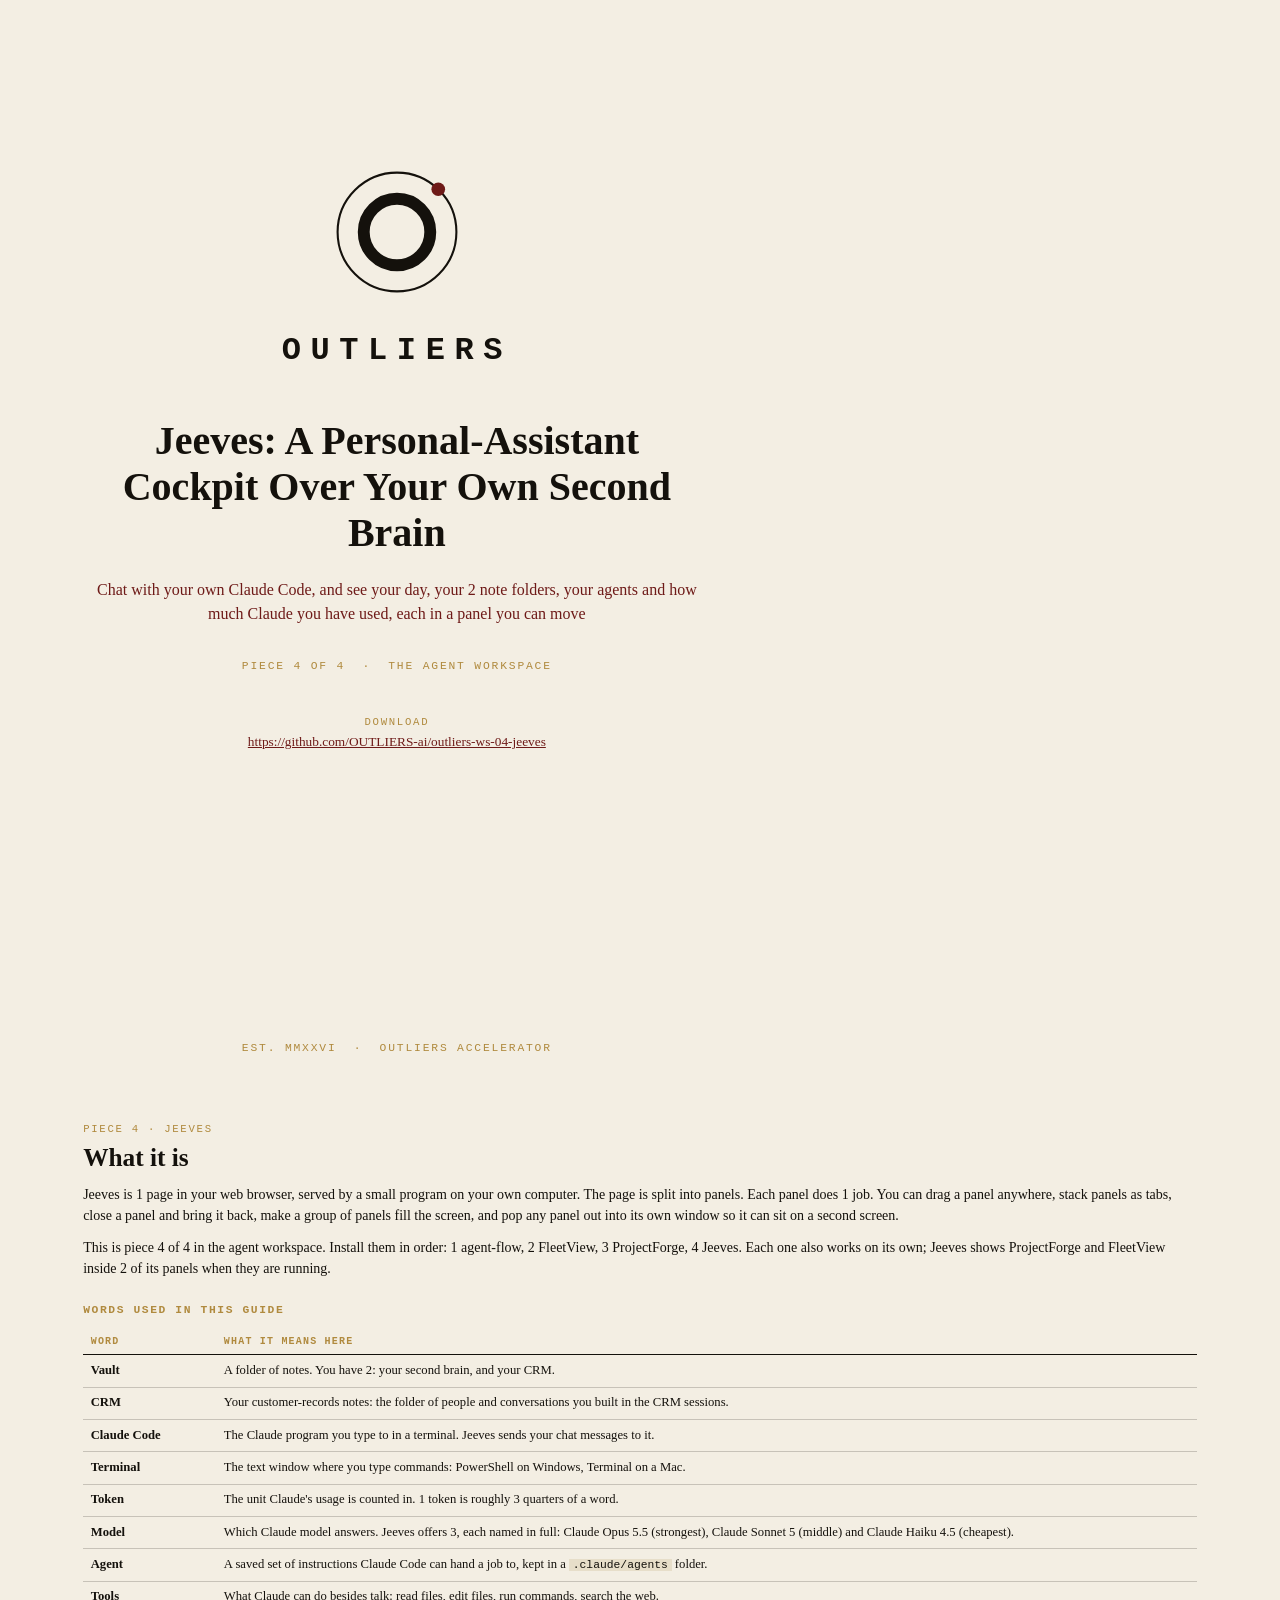
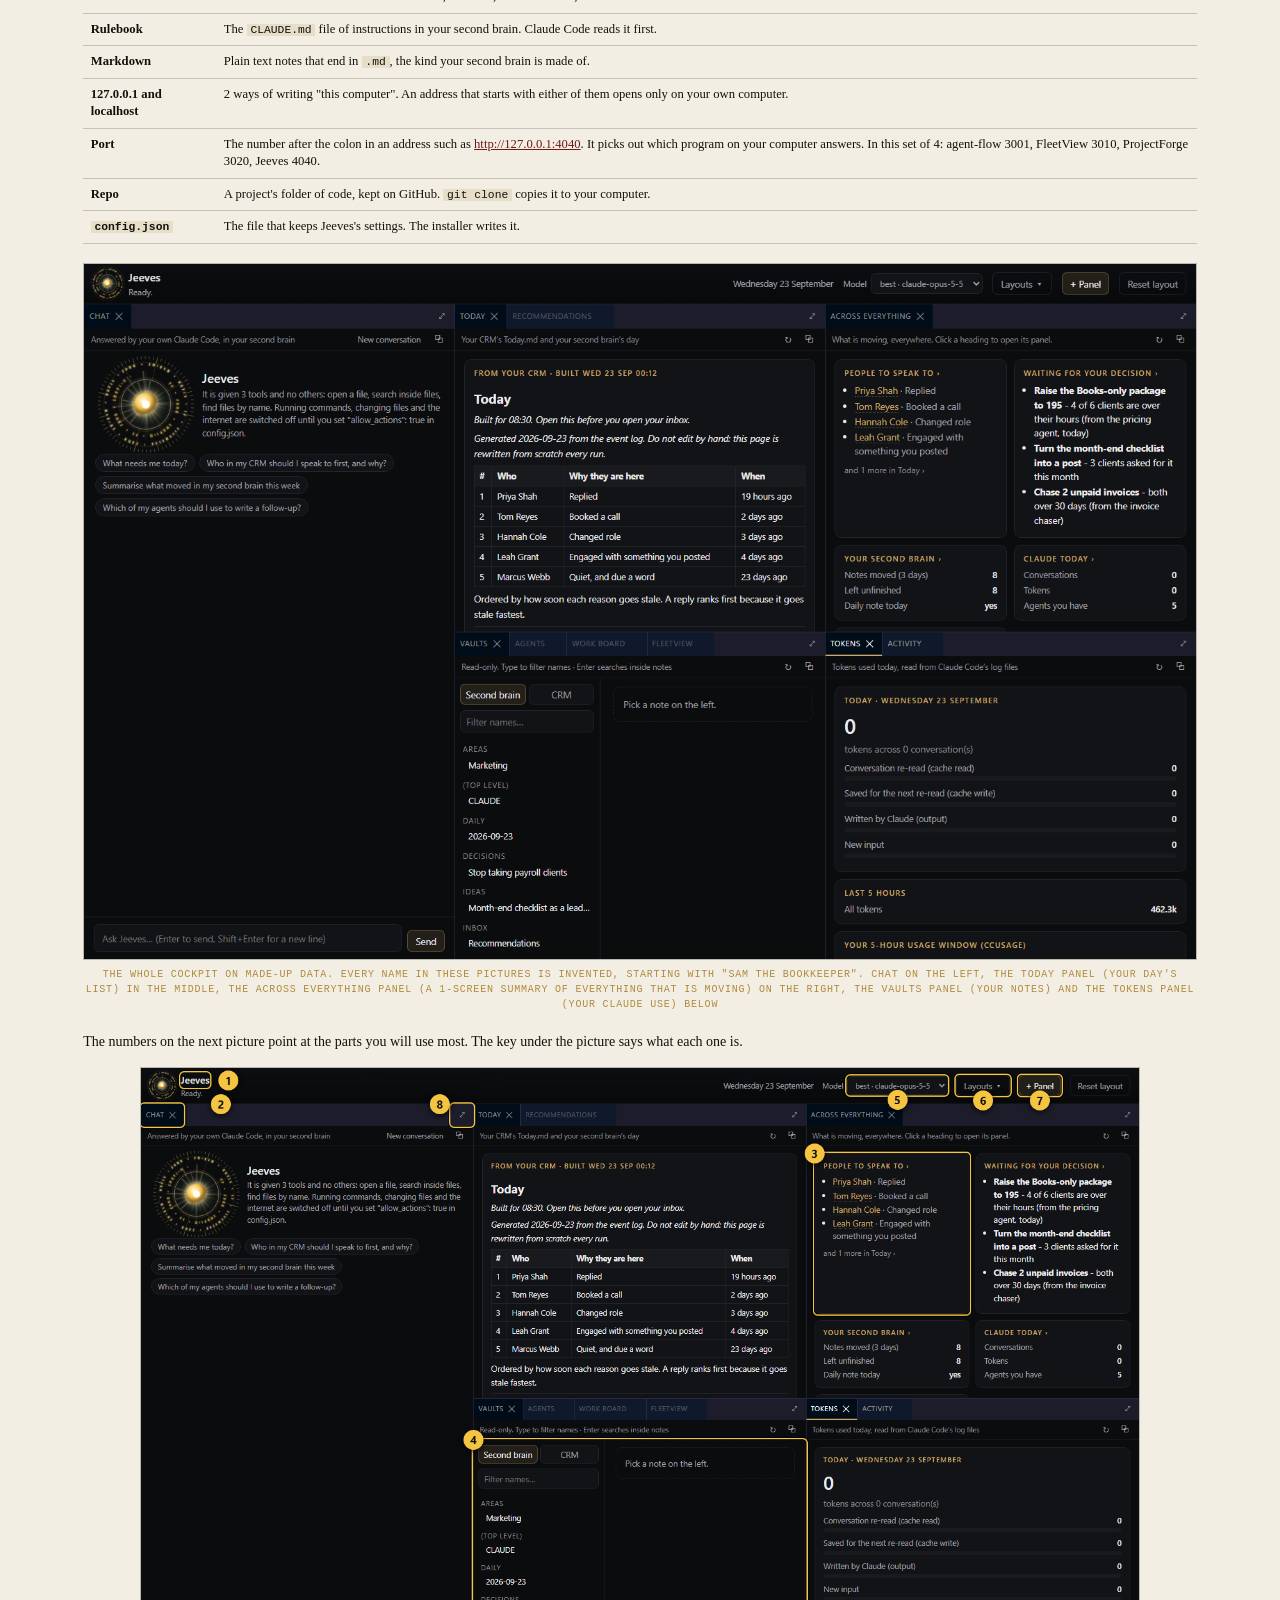
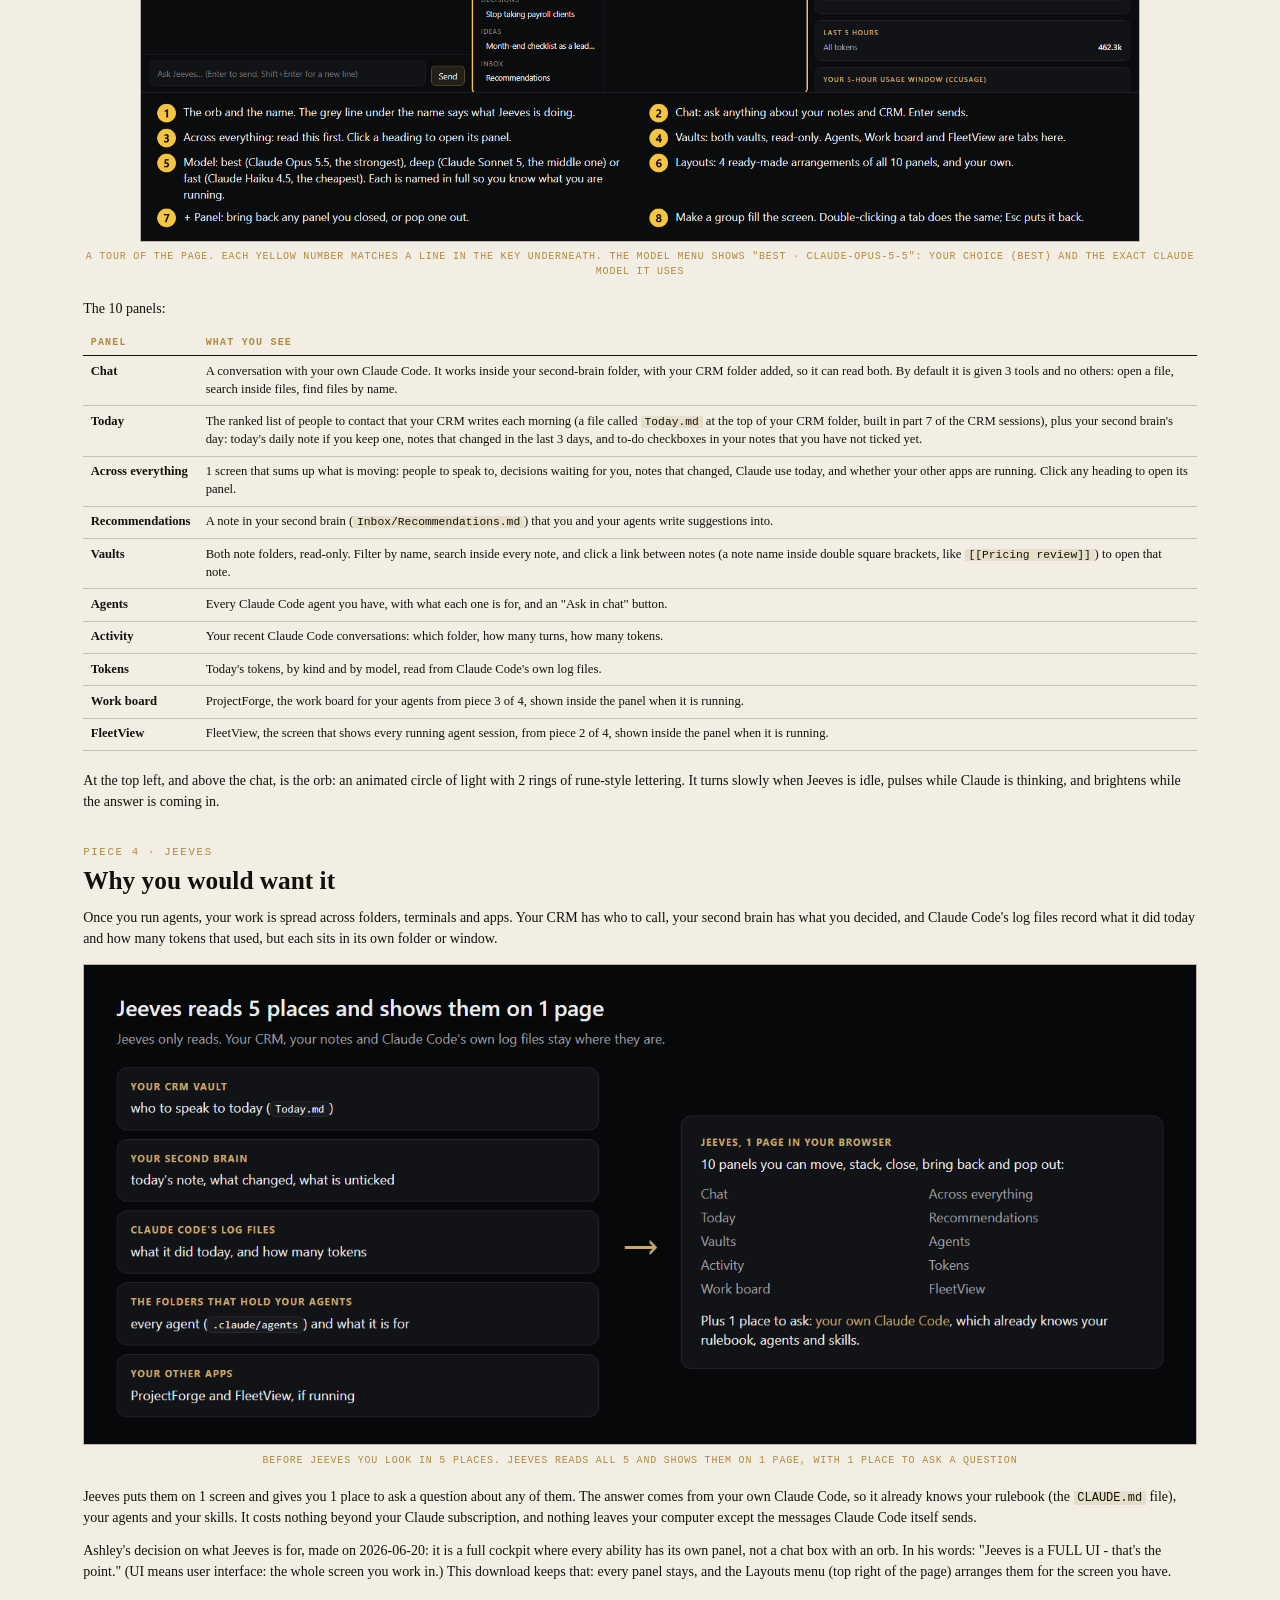
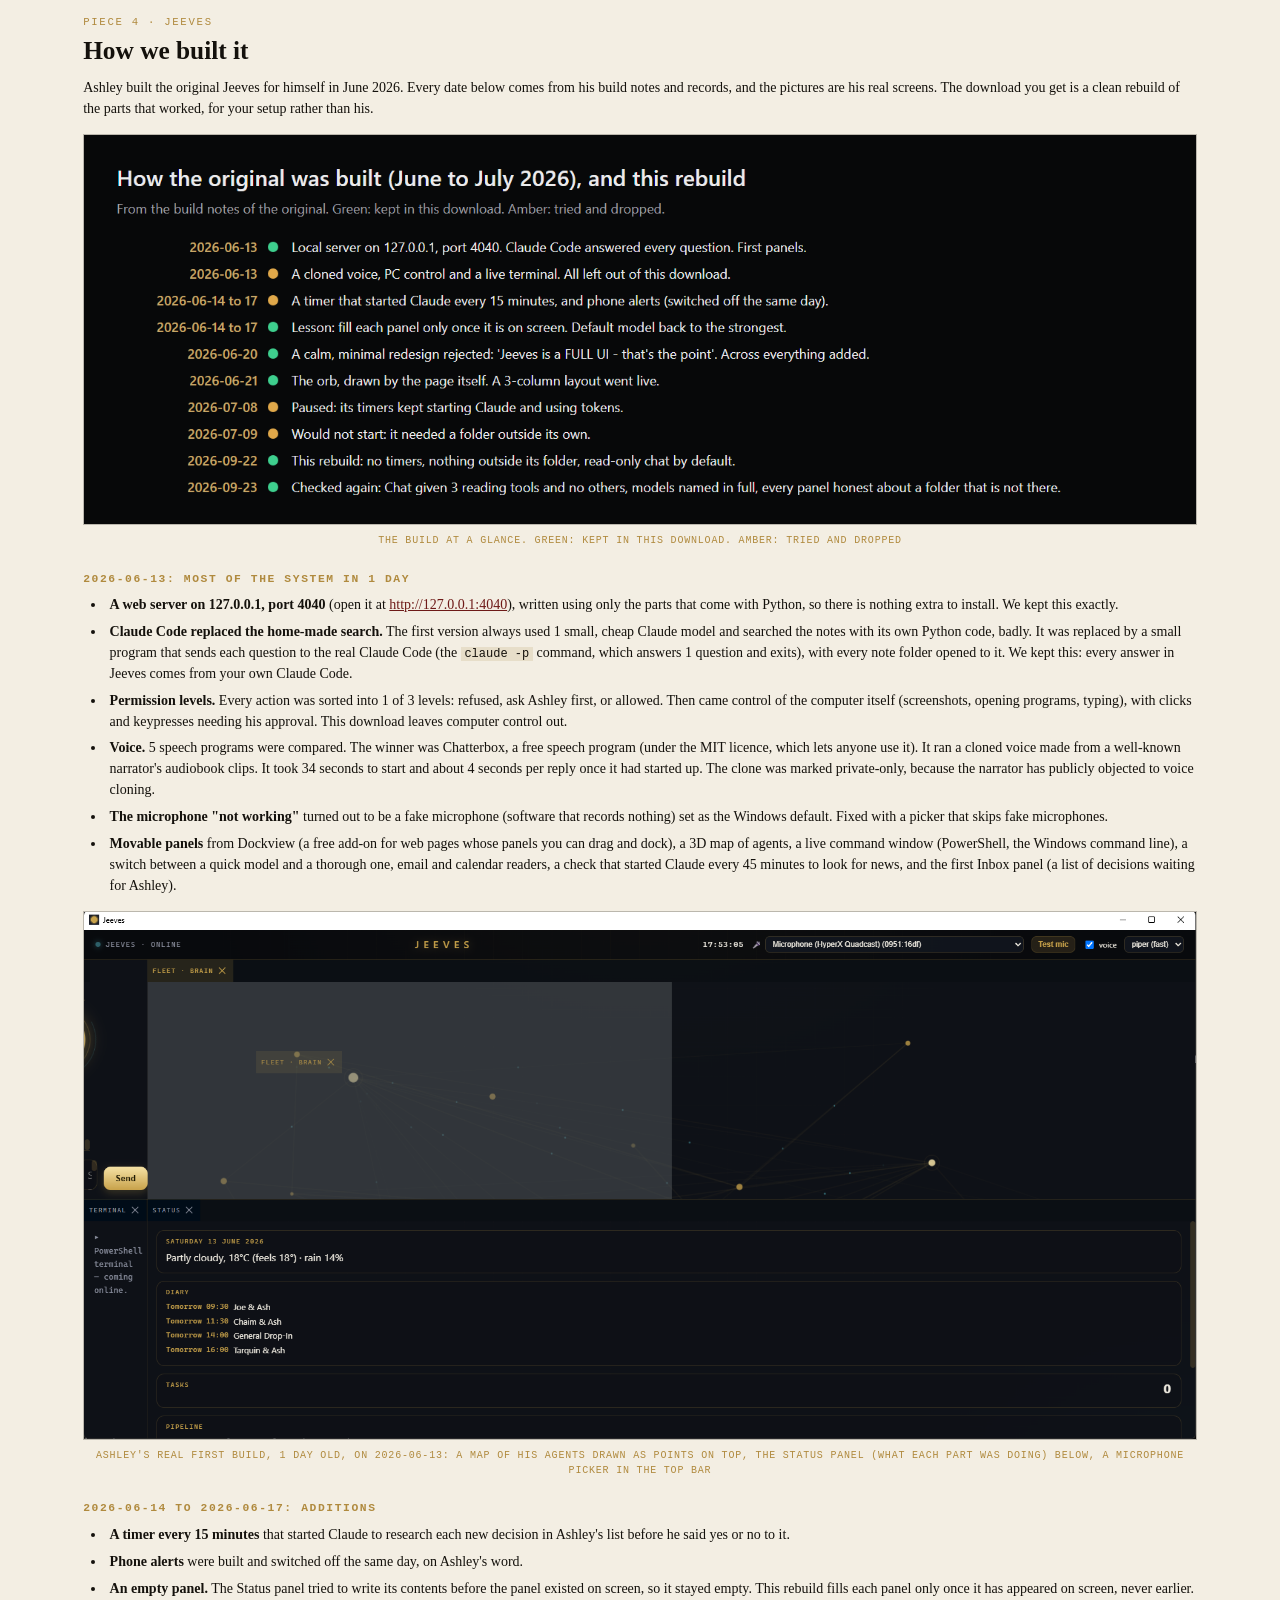
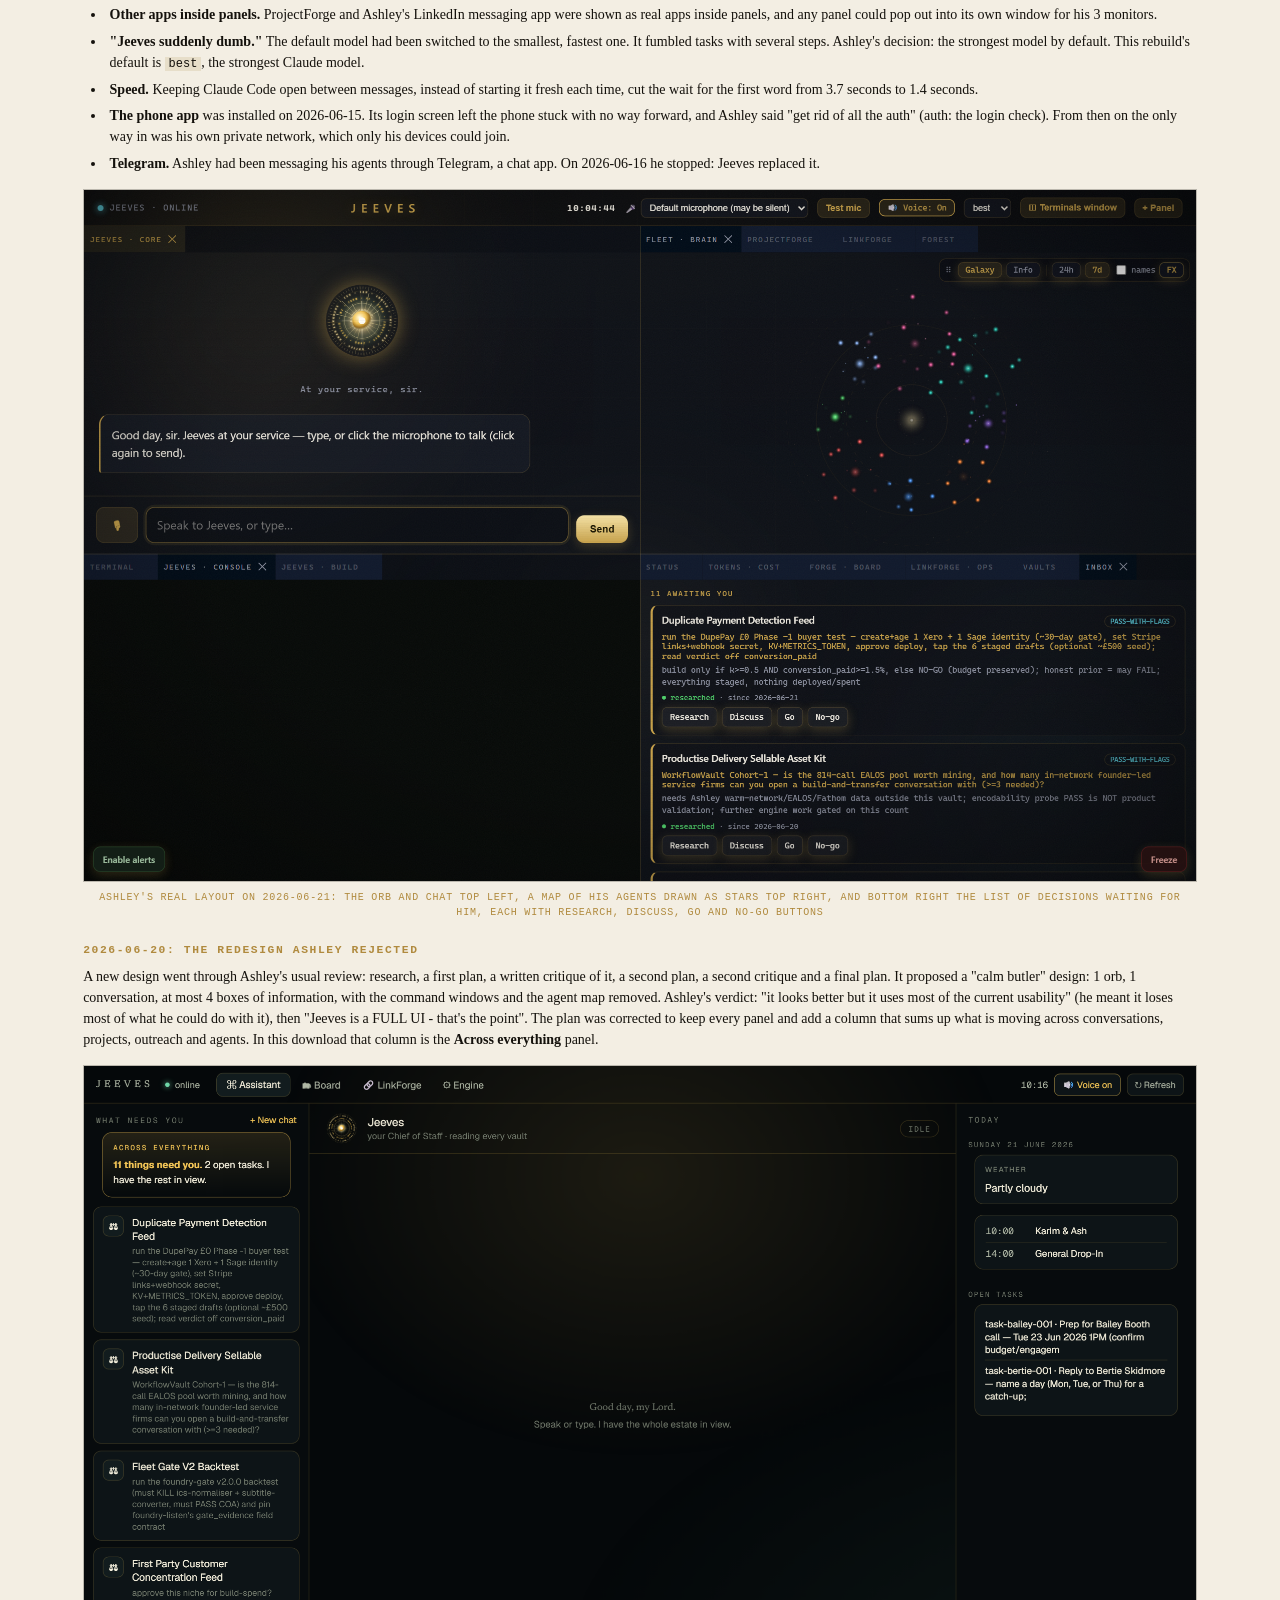
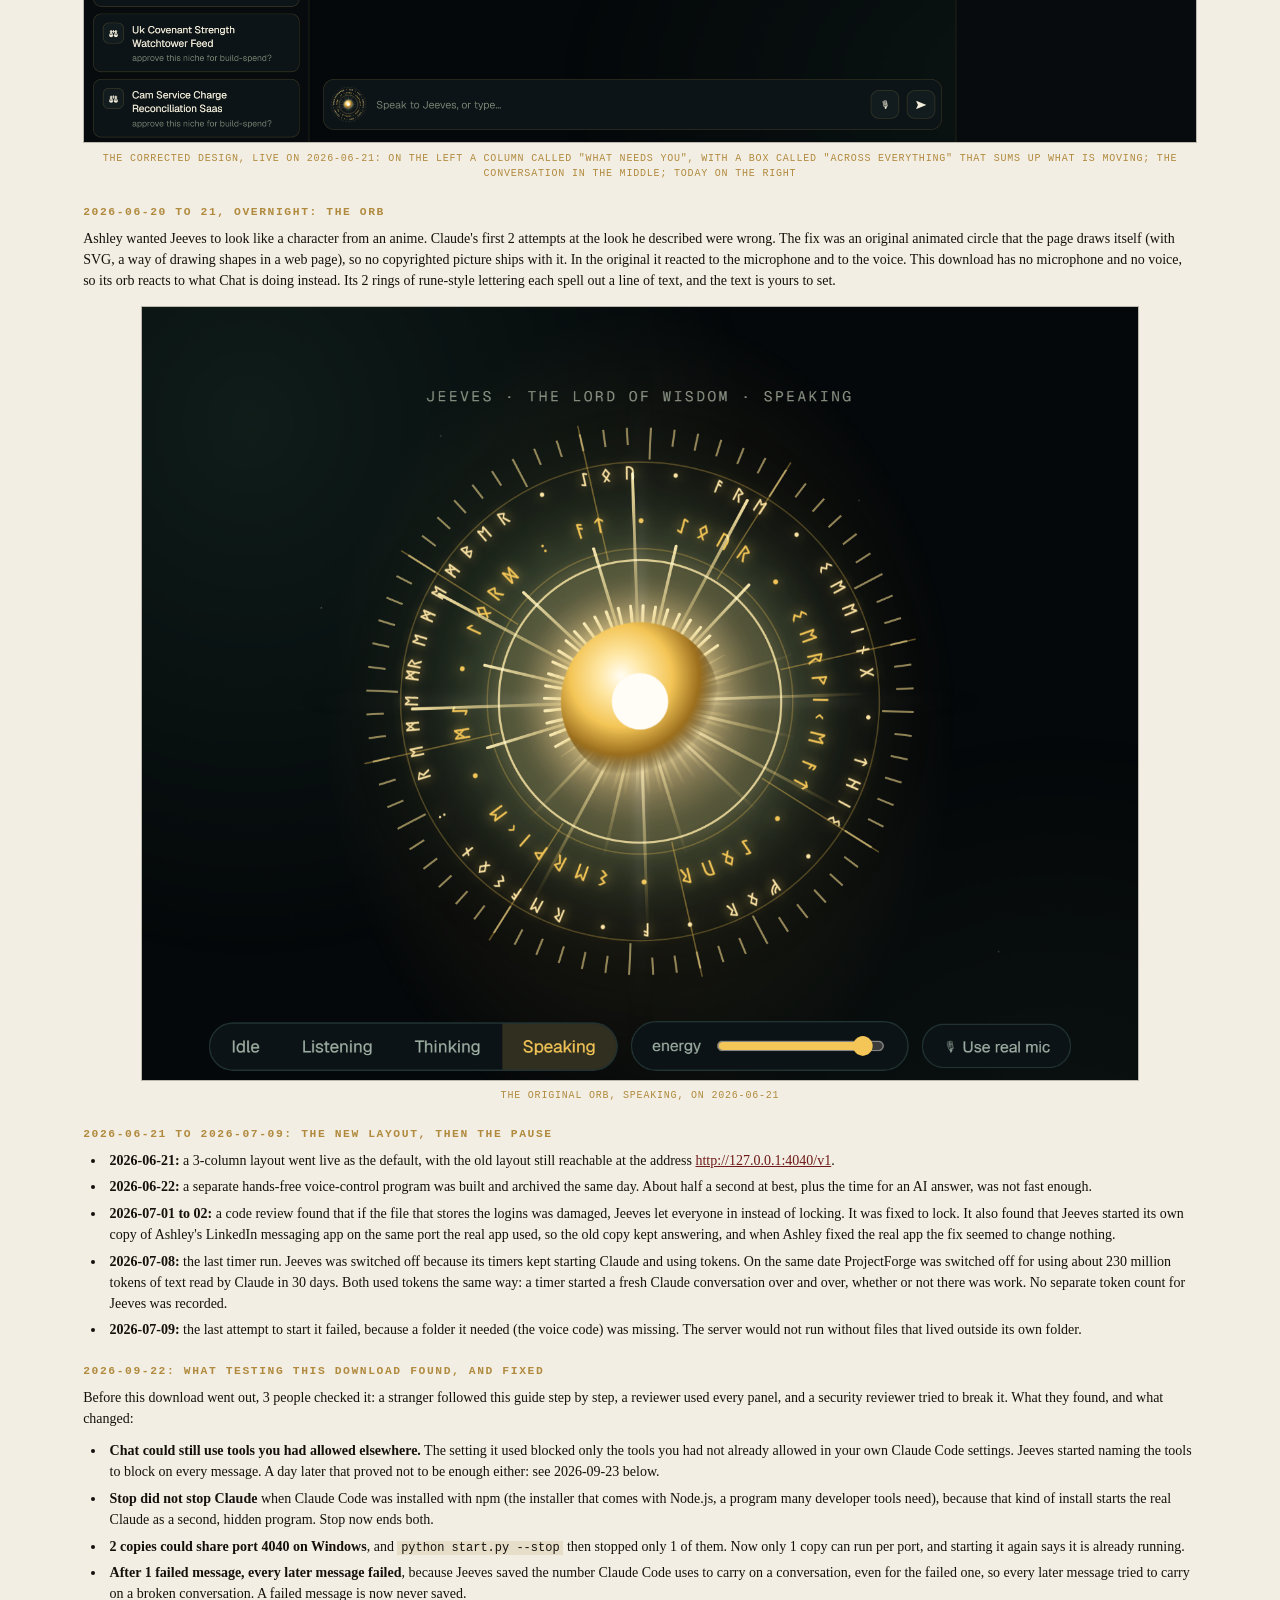
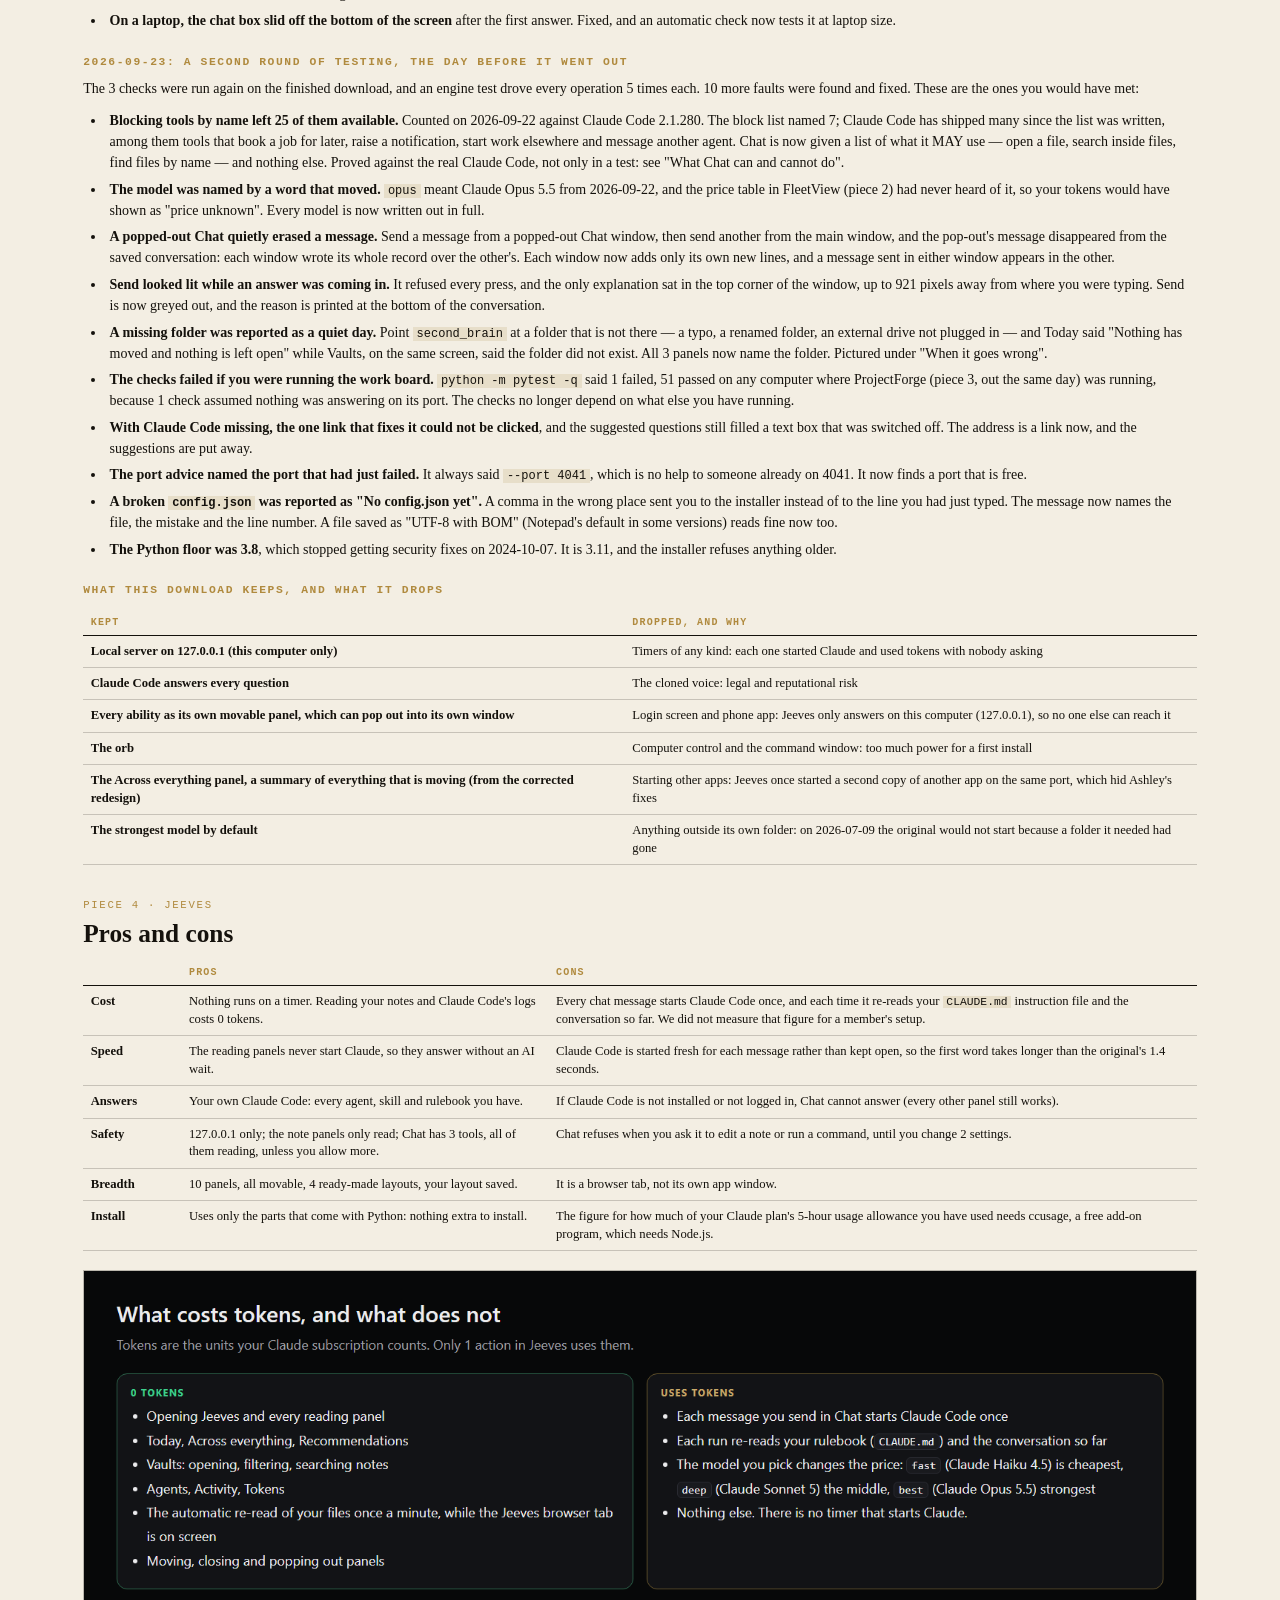
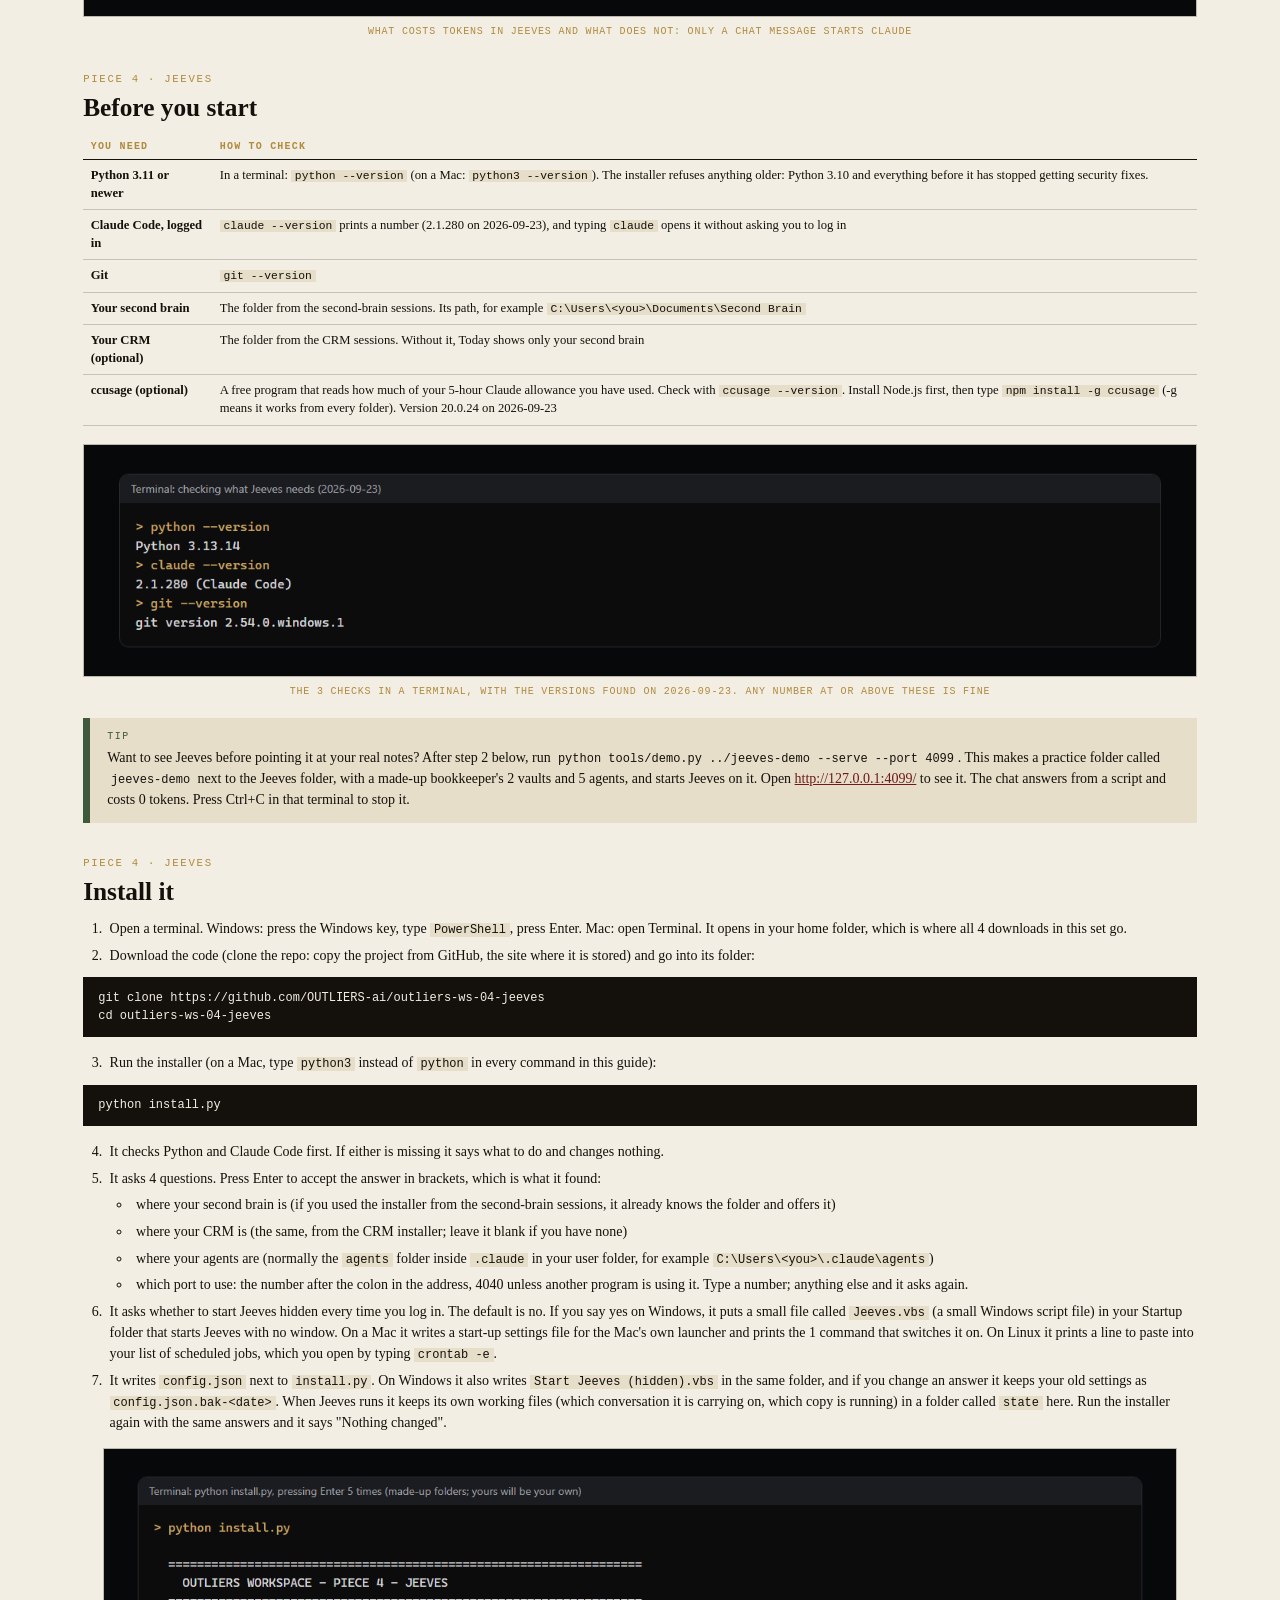
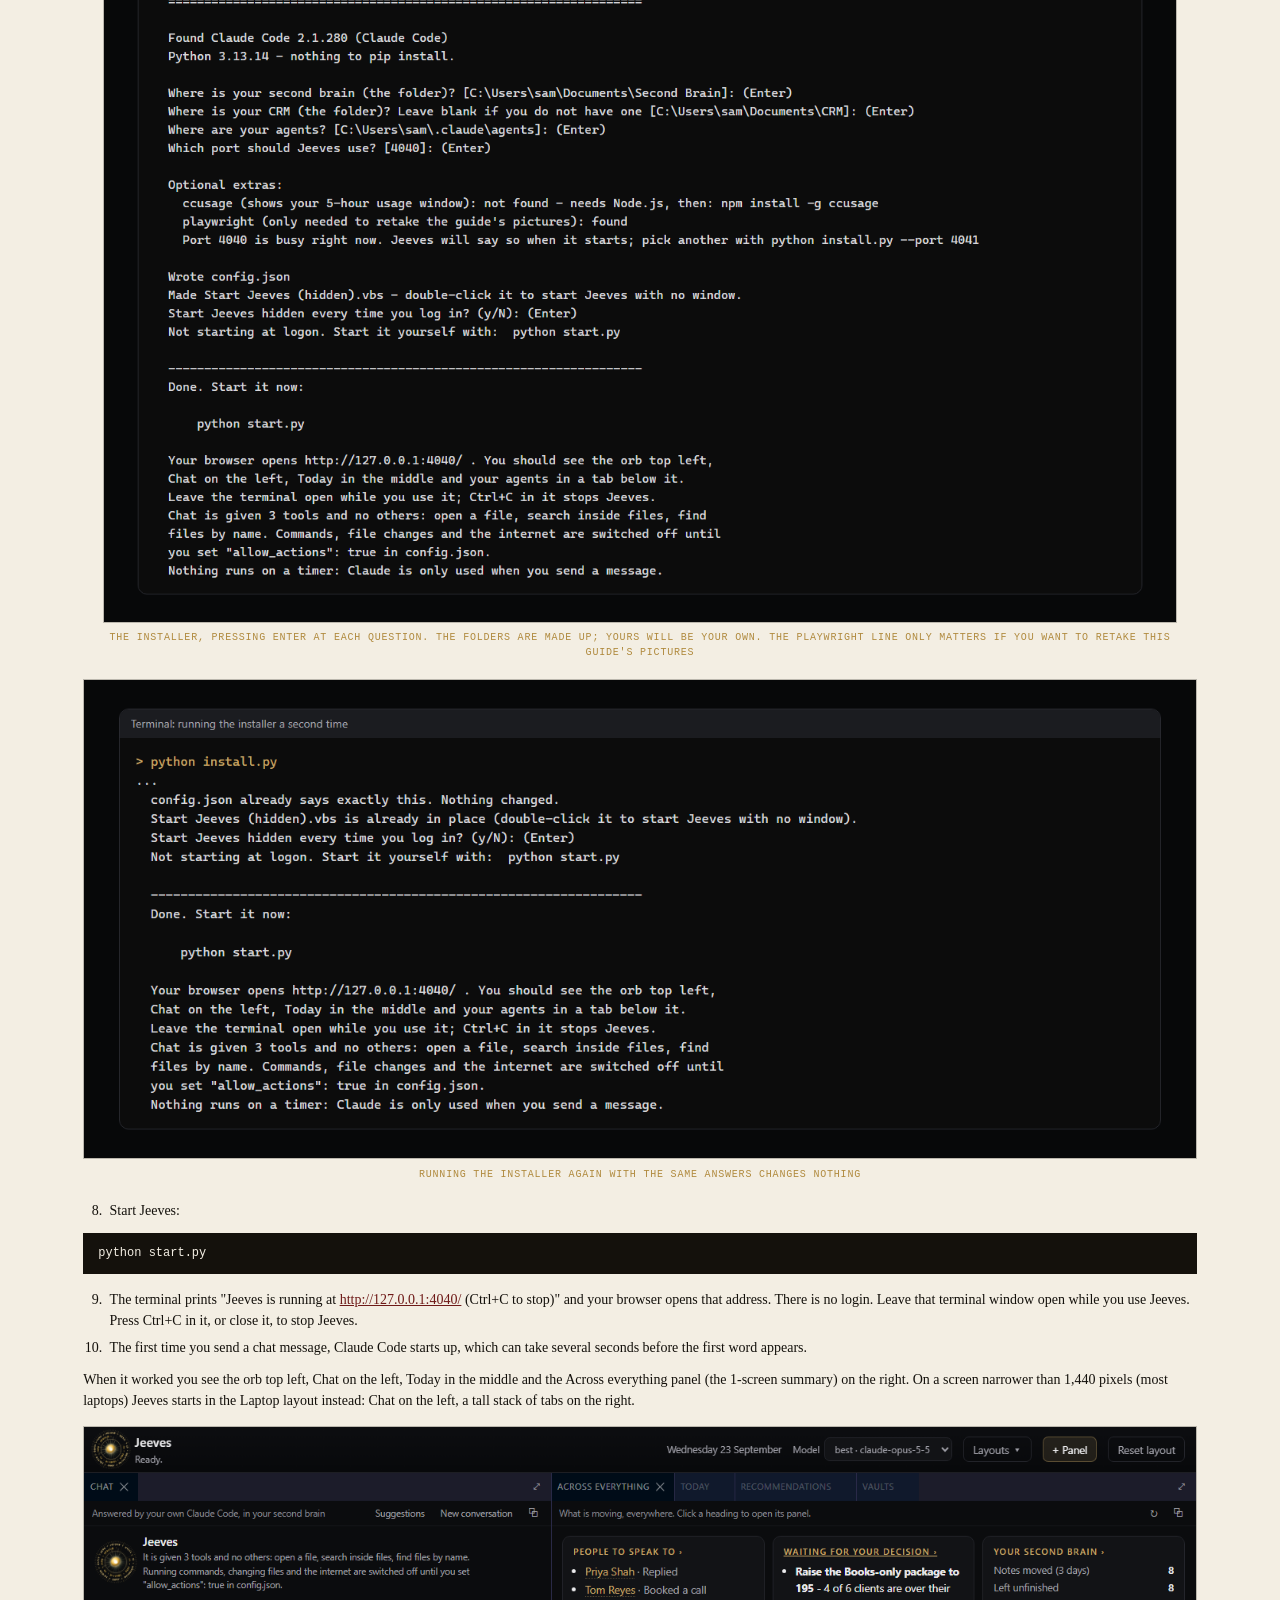
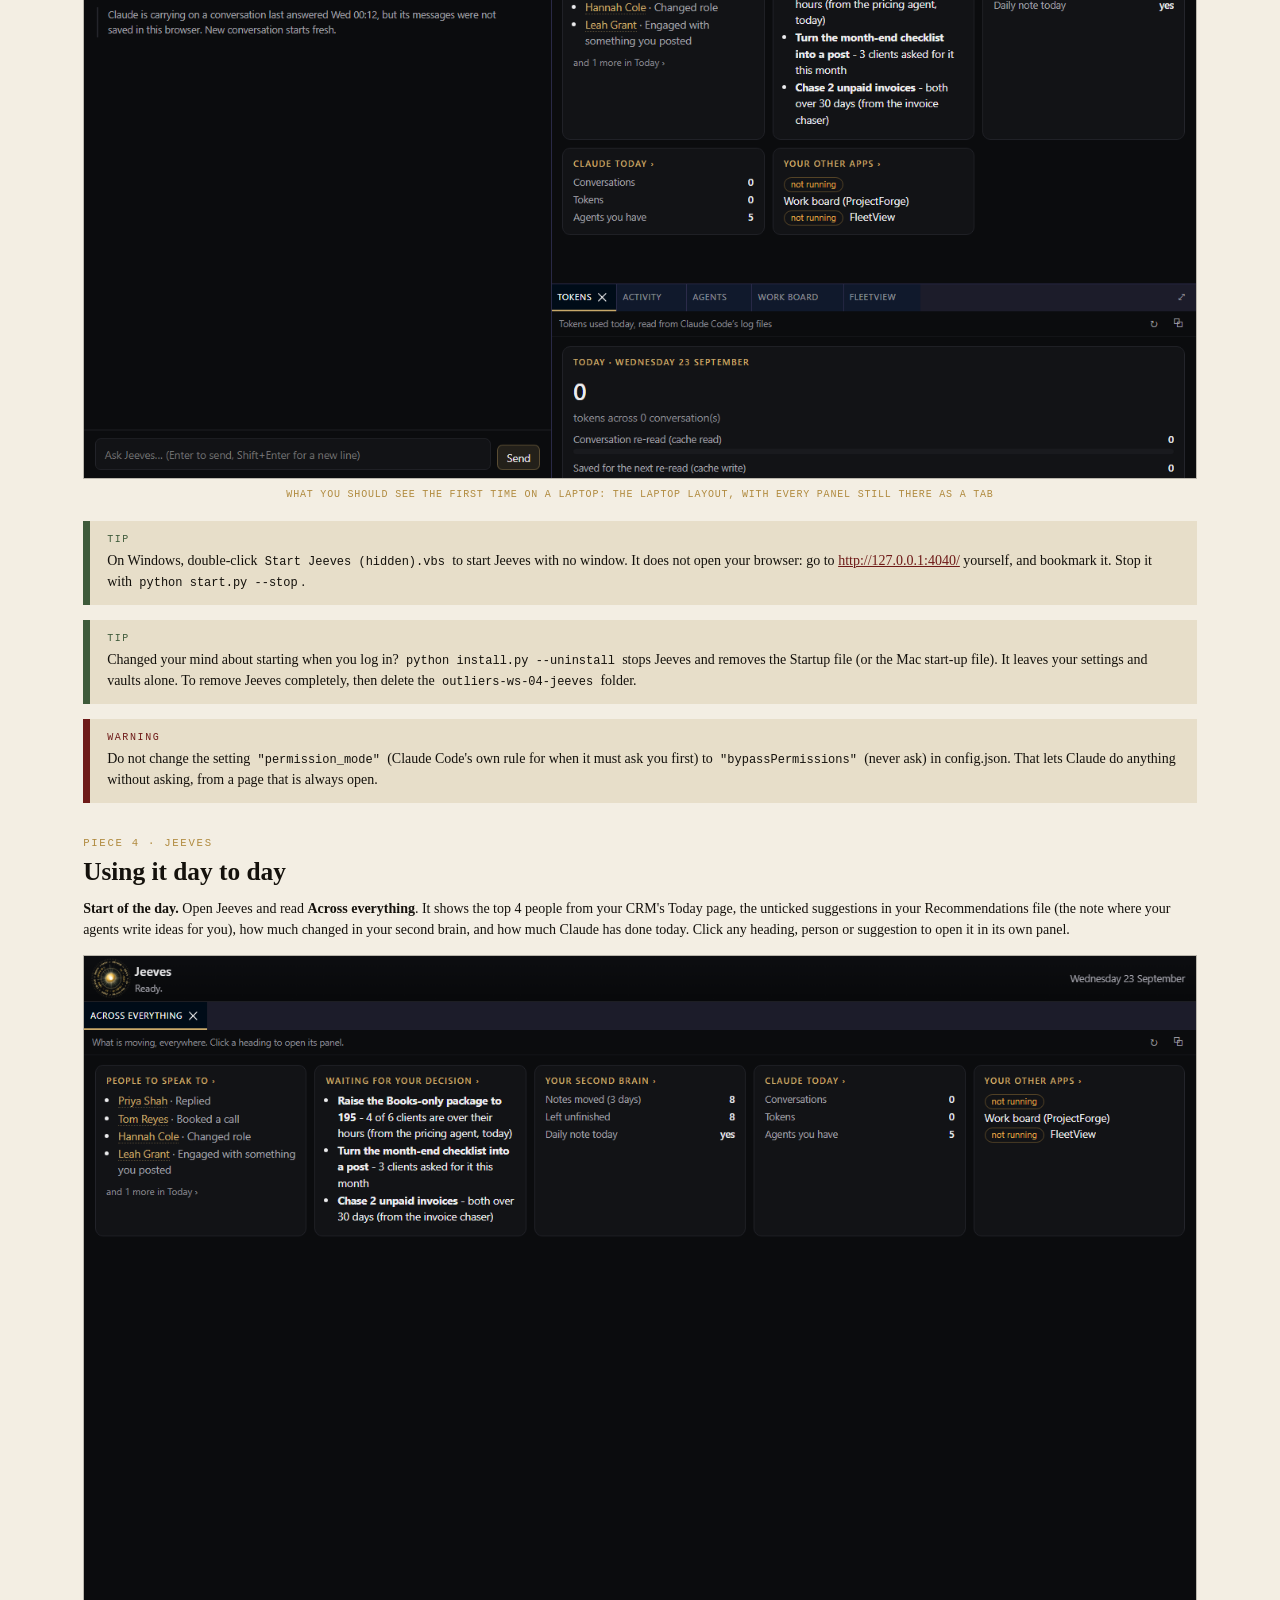
==== commit fed9a058: "Reliability, usability and up-to-date fixes from 6 independent audits" ====
--- a/guide/jeeves-a-personal-assistant-cockpit-over-your-own-second-brain.html
+++ b/guide/jeeves-a-personal-assistant-cockpit-over-your-own-second-brain.html
@@ -78,12 +78,12 @@
   .end a { font-size:11pt; word-break:break-all; }
 </style></head><body><section class="cover"><div><svg width="132" height="132" viewBox="0 0 200 200" style="display:block;margin:0 auto"><circle cx="100" cy="100" r="90" fill="none" stroke="#14110C" stroke-width="3.15"/><circle cx="100" cy="100" r="50.4" fill="none" stroke="#14110C" stroke-width="18"/><circle cx="162.51" cy="35.26" r="10.35" fill="#6E1A18"/></svg><div class="word mono">Outliers</div><h1>Jeeves: A Personal-Assistant Cockpit Over Your Own Second Brain</h1><div class="sub">Chat with your own Claude Code, and see your day, your 2 note folders, your agents and how much Claude you have used, each in a panel you can move</div><div class="piece mono">Piece 4 of 4 &nbsp;&middot;&nbsp; The agent workspace</div><div class="dl"><span class="mono" style="font-size:8pt;color:#B08A3E;letter-spacing:.16em">Download</span><br><a href="https://github.com/OUTLIERS-ai/outliers-ws-04-jeeves">https://github.com/OUTLIERS-ai/outliers-ws-04-jeeves</a></div></div><div class="est mono">Est. MMXXVI &nbsp;&middot;&nbsp; Outliers Accelerator</div></section><main class="body"><div class="keep"><h2 class="first" data-line="8"><span class="label">Piece 4 &middot; Jeeves</span>What it is</h2><p data-line="10">Jeeves is 1 page in your web browser, served by a small program on your own computer. The page is split into panels. Each panel does 1 job. You can drag a panel anywhere, stack panels as tabs, close a panel and bring it back, make a group of panels fill the screen, and pop any panel out into its own window so it can sit on a second screen.</p></div>
 <p data-line="12">This is piece 4 of 4 in the agent workspace. Install them in order: 1 agent-flow, 2 FleetView, 3 ProjectForge, 4 Jeeves. Each one also works on its own; Jeeves shows ProjectForge and FleetView inside 2 of its panels when they are running.</p>
-<div class="keep"><h3 data-line="14">Words used in this guide</h3><table data-line="16"><thead><tr><th>Word</th><th>What it means here</th></tr></thead><tbody><tr data-line="18"><td>Vault</td><td>A folder of notes. You have 2: your second brain, and your CRM.</td></tr><tr data-line="19"><td>CRM</td><td>Your customer-records notes: the folder of people and conversations you built in the CRM sessions.</td></tr><tr data-line="20"><td>Claude Code</td><td>The Claude program you type to in a terminal. Jeeves sends your chat messages to it.</td></tr><tr data-line="21"><td>Terminal</td><td>The text window where you type commands: PowerShell on Windows, Terminal on a Mac.</td></tr><tr data-line="22"><td>Token</td><td>The unit Claude's usage is counted in. 1 token is roughly 3 quarters of a word.</td></tr><tr data-line="23"><td>Model</td><td>Which Claude model answers. Jeeves offers 3: Opus (strongest), Sonnet (middle) and Haiku (cheapest).</td></tr><tr data-line="24"><td>Agent</td><td>A saved set of instructions Claude Code can hand a job to, kept in a <code>.claude/<wbr>agents</code> folder.</td></tr><tr data-line="25"><td>Tools</td><td>What Claude can do besides talk: read files, edit files, run commands, search the web.</td></tr><tr data-line="26"><td>Rulebook</td><td>The <code>CLAUDE.md</code> file of instructions in your second brain. Claude Code reads it first.</td></tr><tr data-line="27"><td>Markdown</td><td>Plain text notes that end in <code>.md</code>, the kind your second brain is made of.</td></tr><tr data-line="28"><td>127.0.0.1 and localhost</td><td>2 ways of writing "this computer". An address that starts with either of them opens only on your own computer.</td></tr><tr data-line="29"><td>Port</td><td>The number after the colon in an address such as <a href="http://127.0.0.1:4040">http://127.0.0.1:4040</a>. It picks out which program on your computer answers. In this set of 4: agent-flow 3001, FleetView 3010, ProjectForge 3020, Jeeves 4040.</td></tr><tr data-line="30"><td>Repo</td><td>A project's folder of code, kept on GitHub. <code>git clone</code> copies it to your computer.</td></tr><tr data-line="31"><td><code>config.json</code></td><td>The file that keeps Jeeves's settings. The installer writes it.</td></tr></tbody></table></div>
+<div class="keep"><h3 data-line="14">Words used in this guide</h3><table data-line="16"><thead><tr><th>Word</th><th>What it means here</th></tr></thead><tbody><tr data-line="18"><td>Vault</td><td>A folder of notes. You have 2: your second brain, and your CRM.</td></tr><tr data-line="19"><td>CRM</td><td>Your customer-records notes: the folder of people and conversations you built in the CRM sessions.</td></tr><tr data-line="20"><td>Claude Code</td><td>The Claude program you type to in a terminal. Jeeves sends your chat messages to it.</td></tr><tr data-line="21"><td>Terminal</td><td>The text window where you type commands: PowerShell on Windows, Terminal on a Mac.</td></tr><tr data-line="22"><td>Token</td><td>The unit Claude's usage is counted in. 1 token is roughly 3 quarters of a word.</td></tr><tr data-line="23"><td>Model</td><td>Which Claude model answers. Jeeves offers 3, each named in full: Claude Opus 5.5 (strongest), Claude Sonnet 5 (middle) and Claude Haiku 4.5 (cheapest).</td></tr><tr data-line="24"><td>Agent</td><td>A saved set of instructions Claude Code can hand a job to, kept in a <code>.claude/<wbr>agents</code> folder.</td></tr><tr data-line="25"><td>Tools</td><td>What Claude can do besides talk: read files, edit files, run commands, search the web.</td></tr><tr data-line="26"><td>Rulebook</td><td>The <code>CLAUDE.md</code> file of instructions in your second brain. Claude Code reads it first.</td></tr><tr data-line="27"><td>Markdown</td><td>Plain text notes that end in <code>.md</code>, the kind your second brain is made of.</td></tr><tr data-line="28"><td>127.0.0.1 and localhost</td><td>2 ways of writing "this computer". An address that starts with either of them opens only on your own computer.</td></tr><tr data-line="29"><td>Port</td><td>The number after the colon in an address such as <a href="http://127.0.0.1:4040">http://127.0.0.1:4040</a>. It picks out which program on your computer answers. In this set of 4: agent-flow 3001, FleetView 3010, ProjectForge 3020, Jeeves 4040.</td></tr><tr data-line="30"><td>Repo</td><td>A project's folder of code, kept on GitHub. <code>git clone</code> copies it to your computer.</td></tr><tr data-line="31"><td><code>config.json</code></td><td>The file that keeps Jeeves's settings. The installer writes it.</td></tr></tbody></table></div>
 <figure data-line="33"><img src="img/cockpit-start.png" alt="The whole cockpit on made-up data. Every name in these pictures is invented, starting with &quot;Sam the bookkeeper&quot;. Chat on the left, the Today panel (your day&#x27;s list) in the middle, the Across everything panel (a 1-screen summary of everything that is moving) on the right, the Vaults panel (your notes) and the Tokens panel (your Claude use) below"><figcaption>The whole cockpit on made-up data. Every name in these pictures is invented, starting with "Sam the bookkeeper". Chat on the left, the Today panel (your day's list) in the middle, the Across everything panel (a 1-screen summary of everything that is moving) on the right, the Vaults panel (your notes) and the Tokens panel (your Claude use) below</figcaption></figure>
 <p data-line="35">The numbers on the next picture point at the parts you will use most. The key under the picture says what each one is.</p>
-<figure data-line="37"><img src="img/cockpit-tour.png" alt="A tour of the page. Each yellow number matches a line in the key underneath. The model menu shows &quot;best · opus&quot;: your choice (best) and the Claude model it uses (Opus, the strongest)"><figcaption>A tour of the page. Each yellow number matches a line in the key underneath. The model menu shows "best · opus": your choice (best) and the Claude model it uses (Opus, the strongest)</figcaption></figure>
+<figure data-line="37"><img src="img/cockpit-tour.png" alt="A tour of the page. Each yellow number matches a line in the key underneath. The model menu shows &quot;best · claude-opus-5-5&quot;: your choice (best) and the exact Claude model it uses"><figcaption>A tour of the page. Each yellow number matches a line in the key underneath. The model menu shows "best · claude-opus-5-5": your choice (best) and the exact Claude model it uses</figcaption></figure>
 <p data-line="39">The 10 panels:</p>
-<table data-line="41"><thead><tr><th>Panel</th><th>What you see</th></tr></thead><tbody><tr data-line="43"><td>Chat</td><td>A conversation with your own Claude Code. It works inside your second-brain folder, with your CRM folder added, so it can read both. By default it can read and search, and nothing else.</td></tr><tr data-line="44"><td>Today</td><td>The ranked list of people to contact that your CRM writes each morning (a file called <code>Today.md</code> at the top of your CRM folder, built in part 7 of the CRM sessions), plus your second brain's day: today's daily note if you keep one, notes that changed in the last 3 days, and to-do checkboxes in your notes that you have not ticked yet.</td></tr><tr data-line="45"><td>Across everything</td><td>1 screen that sums up what is moving: people to speak to, decisions waiting for you, notes that changed, Claude use today, and whether your other apps are running. Click any heading to open its panel.</td></tr><tr data-line="46"><td>Recommendations</td><td>A note in your second brain (<code>Inbox/<wbr>Recommendations.md</code>) that you and your agents write suggestions into.</td></tr><tr data-line="47"><td>Vaults</td><td>Both note folders, read-only. Filter by name, search inside every note, and click a link between notes (a note name inside double square brackets, like <code>[[Pricing review]]</code>) to open that note.</td></tr><tr data-line="48"><td>Agents</td><td>Every Claude Code agent you have, with what each one is for, and an "Ask in chat" button.</td></tr><tr data-line="49"><td>Activity</td><td>Your recent Claude Code conversations: which folder, how many turns, how many tokens.</td></tr><tr data-line="50"><td>Tokens</td><td>Today's tokens, by kind and by model, read from Claude Code's own log files.</td></tr><tr data-line="51"><td>Work board</td><td>ProjectForge, the work board for your agents from piece 3 of 4, shown inside the panel when it is running.</td></tr><tr data-line="52"><td>FleetView</td><td>FleetView, the screen that shows every running agent session, from piece 2 of 4, shown inside the panel when it is running.</td></tr></tbody></table>
+<table data-line="41"><thead><tr><th>Panel</th><th>What you see</th></tr></thead><tbody><tr data-line="43"><td>Chat</td><td>A conversation with your own Claude Code. It works inside your second-brain folder, with your CRM folder added, so it can read both. By default it is given 3 tools and no others: open a file, search inside files, find files by name.</td></tr><tr data-line="44"><td>Today</td><td>The ranked list of people to contact that your CRM writes each morning (a file called <code>Today.md</code> at the top of your CRM folder, built in part 7 of the CRM sessions), plus your second brain's day: today's daily note if you keep one, notes that changed in the last 3 days, and to-do checkboxes in your notes that you have not ticked yet.</td></tr><tr data-line="45"><td>Across everything</td><td>1 screen that sums up what is moving: people to speak to, decisions waiting for you, notes that changed, Claude use today, and whether your other apps are running. Click any heading to open its panel.</td></tr><tr data-line="46"><td>Recommendations</td><td>A note in your second brain (<code>Inbox/<wbr>Recommendations.md</code>) that you and your agents write suggestions into.</td></tr><tr data-line="47"><td>Vaults</td><td>Both note folders, read-only. Filter by name, search inside every note, and click a link between notes (a note name inside double square brackets, like <code>[[Pricing review]]</code>) to open that note.</td></tr><tr data-line="48"><td>Agents</td><td>Every Claude Code agent you have, with what each one is for, and an "Ask in chat" button.</td></tr><tr data-line="49"><td>Activity</td><td>Your recent Claude Code conversations: which folder, how many turns, how many tokens.</td></tr><tr data-line="50"><td>Tokens</td><td>Today's tokens, by kind and by model, read from Claude Code's own log files.</td></tr><tr data-line="51"><td>Work board</td><td>ProjectForge, the work board for your agents from piece 3 of 4, shown inside the panel when it is running.</td></tr><tr data-line="52"><td>FleetView</td><td>FleetView, the screen that shows every running agent session, from piece 2 of 4, shown inside the panel when it is running.</td></tr></tbody></table>
 <p data-line="54">At the top left, and above the chat, is the orb: an animated circle of light with 2 rings of rune-style lettering. It turns slowly when Jeeves is idle, pulses while Claude is thinking, and brightens while the answer is coming in.</p>
 <div class="keep"><h2 data-line="56"><span class="label">Piece 4 &middot; Jeeves</span>Why you would want it</h2><p data-line="58">Once you run agents, your work is spread across folders, terminals and apps. Your CRM has who to call, your second brain has what you decided, and Claude Code's log files record what it did today and how many tokens that used, but each sits in its own folder or window.</p></div>
 <figure data-line="60"><img src="img/diagram-why.png" alt="Before Jeeves you look in 5 places. Jeeves reads all 5 and shows them on 1 page, with 1 place to ask a question"><figcaption>Before Jeeves you look in 5 places. Jeeves reads all 5 and shows them on 1 page, with 1 place to ask a question</figcaption></figure>
@@ -101,121 +101,132 @@
 <figure data-line="106"><img src="img/original-orb-2026-06-21.png" alt="The original orb, speaking, on 2026-06-21"><figcaption>The original orb, speaking, on 2026-06-21</figcaption></figure>
 <div class="keep"><h3 data-line="108">2026-06-21 to 2026-07-09: the new layout, then the pause</h3><div data-line="110"><ul><li data-line="110"><strong>2026-06-21:</strong> a 3-column layout went live as the default, with the old layout still reachable at the address <a href="http://127.0.0.1:4040/v1">http://127.0.0.1:4040/v1</a>.</li><li data-line="111"><strong>2026-06-22:</strong> a separate hands-free voice-control program was built and archived the same day. About half a second at best, plus the time for an AI answer, was not fast enough.</li><li data-line="112"><strong>2026-07-01 to 02:</strong> a code review found that if the file that stores the logins was damaged, Jeeves let everyone in instead of locking. It was fixed to lock. It also found that Jeeves started its own copy of Ashley's LinkedIn messaging app on the same port the real app used, so the old copy kept answering, and when Ashley fixed the real app the fix seemed to change nothing.</li><li data-line="113"><strong>2026-07-08:</strong> the last timer run. Jeeves was switched off because its timers kept starting Claude and using tokens. On the same date ProjectForge was switched off for using about 230 million tokens of text read by Claude in 30 days. Both used tokens the same way: a timer started a fresh Claude conversation over and over, whether or not there was work. No separate token count for Jeeves was recorded.</li><li data-line="114"><strong>2026-07-09:</strong> the last attempt to start it failed, because a folder it needed (the voice code) was missing. The server would not run without files that lived outside its own folder.</li></ul></div></div>
 <div class="keep"><h3 data-line="116">2026-09-22: what testing this download found, and fixed</h3><p data-line="118">Before this download went out, 3 people checked it: a stranger followed this guide step by step, a reviewer used every panel, and a security reviewer tried to break it. What they found, and what changed:</p></div>
-<div data-line="120"><ul><li data-line="120"><strong>Chat could still use tools you had allowed elsewhere.</strong> The setting it used blocked only the tools you had not already allowed in your own Claude Code settings. Now Jeeves hands Claude Code a list of blocked tools on every message. See "What Chat can and cannot do" below.</li><li data-line="121"><strong>Stop did not stop Claude</strong> when Claude Code was installed with npm (the installer that comes with Node.js, a program many developer tools need), because that kind of install starts the real Claude as a second, hidden program. Stop now ends both.</li><li data-line="122"><strong>2 copies could share port 4040 on Windows</strong>, and <code>python start.py --stop</code> then stopped only 1 of them. Now only 1 copy can run per port, and starting it again says it is already running.</li><li data-line="123"><strong>After 1 failed message, every later message failed</strong>, because Jeeves saved the number Claude Code uses to carry on a conversation, even for the failed one, so every later message tried to carry on a broken conversation. A failed message is now never saved.</li><li data-line="124"><strong>On a laptop, the chat box slid off the bottom of the screen</strong> after the first answer. Fixed, and an automatic check now tests it at laptop size.</li></ul></div>
-<div class="keep"><h3 data-line="126">What this download keeps, and what it drops</h3><table data-line="128"><thead><tr><th>Kept</th><th>Dropped, and why</th></tr></thead><tbody><tr data-line="130"><td>Local server on 127.0.0.1 (this computer only)</td><td>Timers of any kind: each one started Claude and used tokens with nobody asking</td></tr><tr data-line="131"><td>Claude Code answers every question</td><td>The cloned voice: legal and reputational risk</td></tr><tr data-line="132"><td>Every ability as its own movable panel, which can pop out into its own window</td><td>Login screen and phone app: Jeeves only answers on this computer (127.0.0.1), so no one else can reach it</td></tr><tr data-line="133"><td>The orb</td><td>Computer control and the command window: too much power for a first install</td></tr><tr data-line="134"><td>The Across everything panel, a summary of everything that is moving (from the corrected redesign)</td><td>Starting other apps: Jeeves once started a second copy of another app on the same port, which hid Ashley's fixes</td></tr><tr data-line="135"><td>The strongest model by default</td><td>Anything outside its own folder: on 2026-07-09 the original would not start because a folder it needed had gone</td></tr></tbody></table></div>
-<div class="keep"><h2 data-line="137"><span class="label">Piece 4 &middot; Jeeves</span>Pros and cons</h2><table data-line="139"><thead><tr><th></th><th>Pros</th><th>Cons</th></tr></thead><tbody><tr data-line="141"><td>Cost</td><td>Nothing runs on a timer. Reading your notes and Claude Code's logs costs 0 tokens.</td><td>Every chat message starts Claude Code once, and each time it re-reads your <code>CLAUDE.md</code> instruction file and the conversation so far. We did not measure that figure for a member's setup.</td></tr><tr data-line="142"><td>Speed</td><td>The reading panels never start Claude, so they answer without an AI wait.</td><td>Claude Code is started fresh for each message rather than kept open, so the first word takes longer than the original's 1.4 seconds.</td></tr><tr data-line="143"><td>Answers</td><td>Your own Claude Code: every agent, skill and rulebook you have.</td><td>If Claude Code is not installed or not logged in, Chat cannot answer (every other panel still works).</td></tr><tr data-line="144"><td>Safety</td><td>127.0.0.1 only; the note panels only read; Chat can only read and search unless you allow more.</td><td>Chat refuses when you ask it to edit a note or run a command, until you change 2 settings.</td></tr><tr data-line="145"><td>Breadth</td><td>10 panels, all movable, 4 ready-made layouts, your layout saved.</td><td>It is a browser tab, not its own app window.</td></tr><tr data-line="146"><td>Install</td><td>Uses only the parts that come with Python: nothing extra to install.</td><td>The figure for how much of your Claude plan's 5-hour usage allowance you have used needs ccusage, a free add-on program, which needs Node.js.</td></tr></tbody></table></div>
-<figure data-line="148"><img src="img/diagram-cost.png" alt="What costs tokens in Jeeves and what does not: only a chat message starts Claude"><figcaption>What costs tokens in Jeeves and what does not: only a chat message starts Claude</figcaption></figure>
-<div class="keep"><h2 data-line="150"><span class="label">Piece 4 &middot; Jeeves</span>Before you start</h2><table data-line="152"><thead><tr><th>You need</th><th>How to check</th></tr></thead><tbody><tr data-line="154"><td>Python 3.8 or newer</td><td>In a terminal: <code>python --version</code> (on a Mac: <code>python3 --version</code>)</td></tr><tr data-line="155"><td>Claude Code, logged in</td><td><code>claude --version</code> prints a number (2.1.278 on 2026-09-22), and typing <code>claude</code> opens it without asking you to log in</td></tr><tr data-line="156"><td>Git</td><td><code>git --version</code></td></tr><tr data-line="157"><td>Your second brain</td><td>The folder from the second-brain sessions. Its path, for example <code>C:\<wbr>Users\&lt;you&gt;\<wbr>Documents\<wbr>Second Brain</code></td></tr><tr data-line="158"><td>Your CRM (optional)</td><td>The folder from the CRM sessions. Without it, Today shows only your second brain</td></tr><tr data-line="159"><td>ccusage (optional)</td><td>A free program that reads how much of your 5-hour Claude allowance you have used. Check with <code>ccusage --version</code>. Install Node.js first, then type <code>npm install -g ccusage</code> (-g means it works from every folder). Version 20.0.24 on 2026-09-22</td></tr></tbody></table></div>
-<figure data-line="161"><img src="img/terminal-checks.png" alt="The 3 checks in a terminal, with the versions found on 2026-09-22. Any number at or above these is fine"><figcaption>The 3 checks in a terminal, with the versions found on 2026-09-22. Any number at or above these is fine</figcaption></figure>
-<div class="box tip" data-line="163"><span class="kind">Tip</span><p>Want to see Jeeves before pointing it at your real notes? After step 2 below, run <code>python tools/<wbr>demo.py ../<wbr>jeeves-<wbr>demo --serve --port 4099</code>. This makes a practice folder called <code>jeeves-<wbr>demo</code> next to the Jeeves folder, with a made-up bookkeeper's 2 vaults and 5 agents, and starts Jeeves on it. Open <a href="http://127.0.0.1:4099/">http://127.0.0.1:4099/</a> to see it. The chat answers from a script and costs 0 tokens. Press Ctrl+C in that terminal to stop it.</p></div>
-<div class="keep"><h2 data-line="165"><span class="label">Piece 4 &middot; Jeeves</span>Install it</h2><div data-line="167"><ol><li data-line="167">Open a terminal. Windows: press the Windows key, type <code>PowerShell</code>, press Enter. Mac: open Terminal. It opens in your home folder, which is where all 4 downloads in this set go.</li><li data-line="168">Download the code (clone the repo: copy the project from GitHub, the site where it is stored) and go into its folder:</li></ol></div></div>
-<pre data-line="170"><code>git clone https://github.com/OUTLIERS-ai/outliers-ws-04-jeeves
+<div data-line="120"><ul><li data-line="120"><strong>Chat could still use tools you had allowed elsewhere.</strong> The setting it used blocked only the tools you had not already allowed in your own Claude Code settings. Jeeves started naming the tools to block on every message. A day later that proved not to be enough either: see 2026-09-23 below.</li><li data-line="121"><strong>Stop did not stop Claude</strong> when Claude Code was installed with npm (the installer that comes with Node.js, a program many developer tools need), because that kind of install starts the real Claude as a second, hidden program. Stop now ends both.</li><li data-line="122"><strong>2 copies could share port 4040 on Windows</strong>, and <code>python start.py --stop</code> then stopped only 1 of them. Now only 1 copy can run per port, and starting it again says it is already running.</li><li data-line="123"><strong>After 1 failed message, every later message failed</strong>, because Jeeves saved the number Claude Code uses to carry on a conversation, even for the failed one, so every later message tried to carry on a broken conversation. A failed message is now never saved.</li><li data-line="124"><strong>On a laptop, the chat box slid off the bottom of the screen</strong> after the first answer. Fixed, and an automatic check now tests it at laptop size.</li></ul></div>
+<div class="keep"><h3 data-line="126">2026-09-23: a second round of testing, the day before it went out</h3><p data-line="128">The 3 checks were run again on the finished download, and an engine test drove every operation 5 times each. 10 more faults were found and fixed. These are the ones you would have met:</p></div>
+<div data-line="130"><ul><li data-line="130"><strong>Blocking tools by name left 25 of them available.</strong> Counted on 2026-09-22 against Claude Code 2.1.280. The block list named 7; Claude Code has shipped many since the list was written, among them tools that book a job for later, raise a notification, start work elsewhere and message another agent. Chat is now given a list of what it MAY use — open a file, search inside files, find files by name — and nothing else. Proved against the real Claude Code, not only in a test: see "What Chat can and cannot do".</li><li data-line="131"><strong>The model was named by a word that moved.</strong> <code>opus</code> meant Claude Opus 5.5 from 2026-09-22, and the price table in FleetView (piece 2) had never heard of it, so your tokens would have shown as "price unknown". Every model is now written out in full.</li><li data-line="132"><strong>A popped-out Chat quietly erased a message.</strong> Send a message from a popped-out Chat window, then send another from the main window, and the pop-out's message disappeared from the saved conversation: each window wrote its whole record over the other's. Each window now adds only its own new lines, and a message sent in either window appears in the other.</li><li data-line="133"><strong>Send looked lit while an answer was coming in.</strong> It refused every press, and the only explanation sat in the top corner of the window, up to 921 pixels away from where you were typing. Send is now greyed out, and the reason is printed at the bottom of the conversation.</li><li data-line="134"><strong>A missing folder was reported as a quiet day.</strong> Point <code>second_brain</code> at a folder that is not there — a typo, a renamed folder, an external drive not plugged in — and Today said "Nothing has moved and nothing is left open" while Vaults, on the same screen, said the folder did not exist. All 3 panels now name the folder. Pictured under "When it goes wrong".</li><li data-line="135"><strong>The checks failed if you were running the work board.</strong> <code>python -m pytest -q</code> said 1 failed, 51 passed on any computer where ProjectForge (piece 3, out the same day) was running, because 1 check assumed nothing was answering on its port. The checks no longer depend on what else you have running.</li><li data-line="136"><strong>With Claude Code missing, the one link that fixes it could not be clicked</strong>, and the suggested questions still filled a text box that was switched off. The address is a link now, and the suggestions are put away.</li><li data-line="137"><strong>The port advice named the port that had just failed.</strong> It always said <code>--port 4041</code>, which is no help to someone already on 4041. It now finds a port that is free.</li><li data-line="138"><strong>A broken <code>config.json</code> was reported as "No config.json yet".</strong> A comma in the wrong place sent you to the installer instead of to the line you had just typed. The message now names the file, the mistake and the line number. A file saved as "UTF-8 with BOM" (Notepad's default in some versions) reads fine now too.</li><li data-line="139"><strong>The Python floor was 3.8</strong>, which stopped getting security fixes on 2024-10-07. It is 3.11, and the installer refuses anything older.</li></ul></div>
+<div class="keep"><h3 data-line="141">What this download keeps, and what it drops</h3><table data-line="143"><thead><tr><th>Kept</th><th>Dropped, and why</th></tr></thead><tbody><tr data-line="145"><td>Local server on 127.0.0.1 (this computer only)</td><td>Timers of any kind: each one started Claude and used tokens with nobody asking</td></tr><tr data-line="146"><td>Claude Code answers every question</td><td>The cloned voice: legal and reputational risk</td></tr><tr data-line="147"><td>Every ability as its own movable panel, which can pop out into its own window</td><td>Login screen and phone app: Jeeves only answers on this computer (127.0.0.1), so no one else can reach it</td></tr><tr data-line="148"><td>The orb</td><td>Computer control and the command window: too much power for a first install</td></tr><tr data-line="149"><td>The Across everything panel, a summary of everything that is moving (from the corrected redesign)</td><td>Starting other apps: Jeeves once started a second copy of another app on the same port, which hid Ashley's fixes</td></tr><tr data-line="150"><td>The strongest model by default</td><td>Anything outside its own folder: on 2026-07-09 the original would not start because a folder it needed had gone</td></tr></tbody></table></div>
+<div class="keep"><h2 data-line="152"><span class="label">Piece 4 &middot; Jeeves</span>Pros and cons</h2><table data-line="154"><thead><tr><th></th><th>Pros</th><th>Cons</th></tr></thead><tbody><tr data-line="156"><td>Cost</td><td>Nothing runs on a timer. Reading your notes and Claude Code's logs costs 0 tokens.</td><td>Every chat message starts Claude Code once, and each time it re-reads your <code>CLAUDE.md</code> instruction file and the conversation so far. We did not measure that figure for a member's setup.</td></tr><tr data-line="157"><td>Speed</td><td>The reading panels never start Claude, so they answer without an AI wait.</td><td>Claude Code is started fresh for each message rather than kept open, so the first word takes longer than the original's 1.4 seconds.</td></tr><tr data-line="158"><td>Answers</td><td>Your own Claude Code: every agent, skill and rulebook you have.</td><td>If Claude Code is not installed or not logged in, Chat cannot answer (every other panel still works).</td></tr><tr data-line="159"><td>Safety</td><td>127.0.0.1 only; the note panels only read; Chat has 3 tools, all of them reading, unless you allow more.</td><td>Chat refuses when you ask it to edit a note or run a command, until you change 2 settings.</td></tr><tr data-line="160"><td>Breadth</td><td>10 panels, all movable, 4 ready-made layouts, your layout saved.</td><td>It is a browser tab, not its own app window.</td></tr><tr data-line="161"><td>Install</td><td>Uses only the parts that come with Python: nothing extra to install.</td><td>The figure for how much of your Claude plan's 5-hour usage allowance you have used needs ccusage, a free add-on program, which needs Node.js.</td></tr></tbody></table></div>
+<figure data-line="163"><img src="img/diagram-cost.png" alt="What costs tokens in Jeeves and what does not: only a chat message starts Claude"><figcaption>What costs tokens in Jeeves and what does not: only a chat message starts Claude</figcaption></figure>
+<div class="keep"><h2 data-line="165"><span class="label">Piece 4 &middot; Jeeves</span>Before you start</h2><table data-line="167"><thead><tr><th>You need</th><th>How to check</th></tr></thead><tbody><tr data-line="169"><td>Python 3.11 or newer</td><td>In a terminal: <code>python --version</code> (on a Mac: <code>python3 --version</code>). The installer refuses anything older: Python 3.10 and everything before it has stopped getting security fixes.</td></tr><tr data-line="170"><td>Claude Code, logged in</td><td><code>claude --version</code> prints a number (2.1.280 on 2026-09-23), and typing <code>claude</code> opens it without asking you to log in</td></tr><tr data-line="171"><td>Git</td><td><code>git --version</code></td></tr><tr data-line="172"><td>Your second brain</td><td>The folder from the second-brain sessions. Its path, for example <code>C:\<wbr>Users\&lt;you&gt;\<wbr>Documents\<wbr>Second Brain</code></td></tr><tr data-line="173"><td>Your CRM (optional)</td><td>The folder from the CRM sessions. Without it, Today shows only your second brain</td></tr><tr data-line="174"><td>ccusage (optional)</td><td>A free program that reads how much of your 5-hour Claude allowance you have used. Check with <code>ccusage --version</code>. Install Node.js first, then type <code>npm install -g ccusage</code> (-g means it works from every folder). Version 20.0.24 on 2026-09-23</td></tr></tbody></table></div>
+<figure data-line="176"><img src="img/terminal-checks.png" alt="The 3 checks in a terminal, with the versions found on 2026-09-23. Any number at or above these is fine"><figcaption>The 3 checks in a terminal, with the versions found on 2026-09-23. Any number at or above these is fine</figcaption></figure>
+<div class="box tip" data-line="178"><span class="kind">Tip</span><p>Want to see Jeeves before pointing it at your real notes? After step 2 below, run <code>python tools/<wbr>demo.py ../<wbr>jeeves-<wbr>demo --serve --port 4099</code>. This makes a practice folder called <code>jeeves-<wbr>demo</code> next to the Jeeves folder, with a made-up bookkeeper's 2 vaults and 5 agents, and starts Jeeves on it. Open <a href="http://127.0.0.1:4099/">http://127.0.0.1:4099/</a> to see it. The chat answers from a script and costs 0 tokens. Press Ctrl+C in that terminal to stop it.</p></div>
+<div class="keep"><h2 data-line="180"><span class="label">Piece 4 &middot; Jeeves</span>Install it</h2><div data-line="182"><ol><li data-line="182">Open a terminal. Windows: press the Windows key, type <code>PowerShell</code>, press Enter. Mac: open Terminal. It opens in your home folder, which is where all 4 downloads in this set go.</li><li data-line="183">Download the code (clone the repo: copy the project from GitHub, the site where it is stored) and go into its folder:</li></ol></div></div>
+<pre data-line="185"><code>git clone https://github.com/OUTLIERS-ai/outliers-ws-04-jeeves
 cd outliers-ws-04-jeeves</code></pre>
-<div data-line="175"><ol start="3"><li data-line="175">Run the installer (on a Mac, type <code>python3</code> instead of <code>python</code> in every command in this guide):</li></ol></div>
-<pre data-line="177"><code>python install.py</code></pre>
-<div data-line="181"><ol start="4"><li data-line="181">It checks Python and Claude Code first. If either is missing it says what to do and changes nothing.</li><li data-line="182">It asks 4 questions. Press Enter to accept the answer in brackets, which is what it found:<ul><li data-line="183">where your second brain is (if you used the installer from the second-brain sessions, it already knows the folder and offers it)</li><li data-line="184">where your CRM is (the same, from the CRM installer; leave it blank if you have none)</li><li data-line="185">where your agents are (normally the <code>agents</code> folder inside <code>.claude</code> in your user folder, for example <code>C:\<wbr>Users\&lt;you&gt;\.claude\<wbr>agents</code>)</li><li data-line="186">which port to use: the number after the colon in the address, 4040 unless another program is using it. Type a number; anything else and it asks again.</li></ul></li><li data-line="187">It asks whether to start Jeeves hidden every time you log in. The default is no. If you say yes on Windows, it puts a small file called <code>Jeeves.vbs</code> (a small Windows script file) in your Startup folder that starts Jeeves with no window. On a Mac it writes a start-up settings file for the Mac's own launcher and prints the 1 command that switches it on. On Linux it prints a line to paste into your list of scheduled jobs, which you open by typing <code>crontab -e</code>.</li><li data-line="188">It writes <code>config.json</code> next to <code>install.py</code>. On Windows it also writes <code>Start Jeeves (hidden).vbs</code> in the same folder, and if you change an answer it keeps your old settings as <code>config.json.bak-&lt;date&gt;</code>. When Jeeves runs it keeps its own working files (which conversation it is carrying on, which copy is running) in a folder called <code>state</code> here. Run the installer again with the same answers and it says "Nothing changed".</li></ol></div>
-<figure data-line="190"><img src="img/terminal-install.png" alt="The installer, pressing Enter at each question. The folders are made up; yours will be your own. The playwright line only matters if you want to retake this guide&#x27;s pictures"><figcaption>The installer, pressing Enter at each question. The folders are made up; yours will be your own. The playwright line only matters if you want to retake this guide's pictures</figcaption></figure>
-<figure data-line="192"><img src="img/terminal-install-again.png" alt="Running the installer again with the same answers changes nothing"><figcaption>Running the installer again with the same answers changes nothing</figcaption></figure>
-<div data-line="194"><ol start="8"><li data-line="194">Start Jeeves:</li></ol></div>
-<pre data-line="196"><code>python start.py</code></pre>
-<div data-line="200"><ol start="9"><li data-line="200">The terminal prints "Jeeves is running at <a href="http://127.0.0.1:4040/">http://127.0.0.1:4040/</a> (Ctrl+C to stop)" and your browser opens that address. There is no login. Leave that terminal window open while you use Jeeves. Press Ctrl+C in it, or close it, to stop Jeeves.</li><li data-line="201">The first time you send a chat message, Claude Code starts up, which can take several seconds before the first word appears.</li></ol></div>
-<p data-line="203">When it worked you see the orb top left, Chat on the left, Today in the middle and the Across everything panel (the 1-screen summary) on the right. On a screen narrower than 1,440 pixels (most laptops) Jeeves starts in the Laptop layout instead: Chat on the left, a tall stack of tabs on the right.</p>
-<figure data-line="205"><img src="img/layout-laptop.png" alt="What you should see the first time on a laptop: the Laptop layout, with every panel still there as a tab"><figcaption>What you should see the first time on a laptop: the Laptop layout, with every panel still there as a tab</figcaption></figure>
-<div class="box tip" data-line="207"><span class="kind">Tip</span><p>On Windows, double-click <code>Start Jeeves (hidden).vbs</code> to start Jeeves with no window. It does not open your browser: go to <a href="http://127.0.0.1:4040/">http://127.0.0.1:4040/</a> yourself, and bookmark it. Stop it with <code>python start.py --stop</code>.</p></div>
-<div class="box tip" data-line="209"><span class="kind">Tip</span><p>Changed your mind about starting when you log in? <code>python install.py --uninstall</code> stops Jeeves and removes the Startup file (or the Mac start-up file). It leaves your settings and vaults alone. To remove Jeeves completely, then delete the <code>outliers-<wbr>ws-<wbr>04-<wbr>jeeves</code> folder.</p></div>
-<div class="box warning" data-line="211"><span class="kind">Warning</span><p>Do not change the setting <code>&quot;permission_mode&quot;</code> (Claude Code's own rule for when it must ask you first) to <code>&quot;bypassPermissions&quot;</code> (never ask) in config.json. That lets Claude do anything without asking, from a page that is always open.</p></div>
-<div class="keep"><h2 data-line="213"><span class="label">Piece 4 &middot; Jeeves</span>Using it day to day</h2><p data-line="215"><strong>Start of the day.</strong> Open Jeeves and read <strong>Across everything</strong>. It shows the top 4 people from your CRM's Today page, the unticked suggestions in your Recommendations file (the note where your agents write ideas for you), how much changed in your second brain, and how much Claude has done today. Click any heading, person or suggestion to open it in its own panel.</p></div>
-<figure data-line="217"><img src="img/panel-overview.png" alt="Across everything: people, decisions, notes, Claude and apps on 1 screen. Every heading opens its panel. The people are made up"><figcaption>Across everything: people, decisions, notes, Claude and apps on 1 screen. Every heading opens its panel. The people are made up</figcaption></figure>
-<p data-line="219">Notes moved means notes changed in the last 3 days. Left unfinished means checkboxes not yet ticked.</p>
-<p data-line="221">Across everything reads the numbered table in <code>Today.md</code>: 1 row per person, with a number, a name and a reason, for example: 1, Dana Mills (a made-up name), Replied. The CRM sessions write it in that shape; if you write your own, keep those 3 columns first. If the page is in another shape, the panel says so rather than claiming nobody is waiting.</p>
-<p data-line="223"><strong>Today.</strong> Your CRM's ranked page as it is, then your second brain. If you keep daily notes named by date (for example <code>Daily/<wbr>2026-<wbr>09-<wbr>23.md</code>, or the same name in a folder called Daily Notes, Journal, Diary or Calendar), today's note appears. Other folders go in <code>config.json</code> under <code>&quot;daily_note_folders&quot;</code>. If you do not keep daily notes, you still see what changed and what is left unticked. Each note name shown in gold is a link. To make a fresh Today page, open a terminal in your CRM folder and type <code>python _engine/<wbr>today.py --write</code> (the CRM's own program that writes <code>Today.md</code>).</p>
-<figure data-line="225"><img src="img/panel-today.png" alt="Today: the CRM page, then the day in the second brain"><figcaption>Today: the CRM page, then the day in the second brain</figcaption></figure>
-<p data-line="227"><strong>Chat.</strong> Type and press Enter. Shift+Enter makes a new line. The lines starting with an arrow show which files Claude is reading. While Claude is working, a <strong>Stop</strong> button appears next to Send: press it to end the answer. A message typed while an answer is still coming in is not sent; wait, or press Stop first. A run that goes past 10 minutes is stopped for you (<code>&quot;chat_timeout_seconds&quot;</code> in <code>config.json</code>). <strong>Suggestions</strong> shows ready-made questions you can click.</p>
-<p data-line="229">The model menu at the top picks which Claude model answers: <code>best</code> (the strongest, Opus), <code>deep</code> (the middle one, Sonnet) or <code>fast</code> (the cheapest, Haiku). You can change which model each name uses in <code>config.json</code>, and your choice is remembered in this browser.</p>
-<figure data-line="231"><img src="img/chat-answering.png" alt="While Claude answers: the arrow line, the Stop button, the orb and the status line"><figcaption>While Claude answers: the arrow line, the Stop button, the orb and the status line</figcaption></figure>
-<figure data-line="233"><img src="img/chat-stopped.png" alt="After Stop: a grey line, and the part already written is kept"><figcaption>After Stop: a grey line, and the part already written is kept</figcaption></figure>
-<p data-line="235">The conversation stays on screen after a reload or a restart, and Claude Code carries on the same conversation, because Jeeves saves the conversation's number on your computer. A grey line says "Carrying on the conversation from" and the time. <strong>New conversation</strong> starts afresh. If you open Jeeves in another browser, Claude Code still carries on the same conversation, but the messages are not on screen there; ask "what were we talking about?" to carry on.</p>
-<figure data-line="237"><img src="img/cockpit-chat.png" alt="After an answer: a note link to follow, what Chat may do, and New conversation"><figcaption>After an answer: a note link to follow, what Chat may do, and New conversation</figcaption></figure>
-<p data-line="239"><strong>What Chat can and cannot do.</strong> By default Chat can read and search the files in your 2 vaults, and nothing else. On every message Jeeves gives Claude Code a list of blocked tools: running commands (in Bash or PowerShell, the Mac/Linux and Windows command lines), writing or editing files, notebooks, fetching web pages and web search. It gives the same list as blocking rules in a settings file, because Claude Code's own documentation (read 2026-09-22) says those rules also apply to any helper agent Claude starts while answering you. It also loads none of your add-on servers (MCP servers, which give Claude extra tools such as sending messages). So even a tool you allowed in your own Claude Code settings is not used from Jeeves. To let Chat act, see "5. Let it edit notes, on your terms" under "Fit it to your own AI system".</p>
-<p data-line="241"><strong>Vaults.</strong> Pick Second brain or CRM and type to filter by note name. Press Enter to search inside every note in both vaults. A link between notes (a name in double square brackets) anywhere opens the note in whichever vault has it, and the tab switches to match; if no vault has it, the panel says so and offers to search.</p>
-<figure data-line="243"><img src="img/panel-vaults.png" alt="Vaults: a note from the made-up second brain, table and checkboxes included. (TOP LEVEL) lists notes not in any folder, such as CLAUDE, your instruction file"><figcaption>Vaults: a note from the made-up second brain, table and checkboxes included. (TOP LEVEL) lists notes not in any folder, such as CLAUDE, your instruction file</figcaption></figure>
-<p data-line="245"><strong>Agents.</strong> Click a description to read it in full. <strong>Ask in chat</strong> starts a message with "Use the (name) agent to", so you only type what you want done.</p>
-<figure data-line="247"><img src="img/panel-agents.png" alt="Agents from all 3 places they can be kept: your own agents folder (used in every project, shown as &quot;all projects&quot;), your second brain&#x27;s and your CRM&#x27;s. The grey tag on each card shows which model the agent uses"><figcaption>Agents from all 3 places they can be kept: your own agents folder (used in every project, shown as "all projects"), your second brain's and your CRM's. The grey tag on each card shows which model the agent uses</figcaption></figure>
-<p data-line="249"><strong>Activity and Tokens.</strong> Activity lists your Claude Code conversations from the last 7 days. Tokens shows today's total. Most tokens are "cache reads": Claude re-reading the conversation so far. They count towards the usage limits of your Claude plan but are the cheapest kind. The reading panels re-read your files once a minute while the Jeeves browser tab is on screen; that costs 0 tokens.</p>
-<figure data-line="251"><img src="img/panel-activity.png" alt="Activity: every Claude Code conversation, which folder, how many turns and tokens"><figcaption>Activity: every Claude Code conversation, which folder, how many turns and tokens</figcaption></figure>
-<figure data-line="253"><img src="img/panel-tokens.png" alt="Tokens: today, by kind and by model (Opus is the strongest Claude model, Sonnet the middle one, Haiku the cheapest). k means thousand: 509.7k is 509,700 tokens. The 5-hour box needs the optional ccusage program"><figcaption>Tokens: today, by kind and by model (Opus is the strongest Claude model, Sonnet the middle one, Haiku the cheapest). k means thousand: 509.7k is 509,700 tokens. The 5-hour box needs the optional ccusage program</figcaption></figure>
-<p data-line="255">The Tokens panel's 4 kinds: <strong>Conversation re-read</strong> (cache read) is Claude re-reading the conversation so far, the cheapest kind. <strong>Saved for the next re-read</strong> (cache write) is Claude storing the conversation so it can re-read it cheaply next time. <strong>Written by Claude</strong> is its answers. <strong>New input</strong> is what you typed.</p>
-<p data-line="257"><strong>Recommendations.</strong> Keep 1 file, <code>Inbox/<wbr>Recommendations.md</code>, in your second brain. Ask your agents to add a line there instead of interrupting you. You decide in your own time.</p>
-<figure data-line="259"><img src="img/panel-inbox.png" alt="Recommendations: a plain text note (a .md file) in your second brain that your agents write to"><figcaption>Recommendations: a plain text note (a .md file) in your second brain that your agents write to</figcaption></figure>
-<p data-line="261"><strong>Work board and FleetView.</strong> If ProjectForge or FleetView is running, it appears inside the panel, with an "open in its own tab" link. If not, the panel says so and gives you the link.</p>
-<figure data-line="263"><img src="img/panel-board.png" alt="The Work board panel when ProjectForge is not running: it says so, shows the address it checked (http://127.0.0.1:3020, ProjectForge&#x27;s usual address) and gives the download link"><figcaption>The Work board panel when ProjectForge is not running: it says so, shows the address it checked (<a href="http://127.0.0.1:3020">http://127.0.0.1:3020</a>, ProjectForge's usual address) and gives the download link</figcaption></figure>
-<p data-line="265"><strong>Moving panels.</strong> Drag a tab by its title to another edge or into another group. The square button on each panel opens it in its own window. That window's address ends in <code>?<wbr>only=</code> and the panel name (for example <code>http://<wbr>127.0.0.1:4040/?<wbr>only=<wbr>today</code>), so you can bookmark 1 panel on its own. <strong>+ Panel</strong> brings back anything you closed (open panels are marked "(open)", and each has its own pop-out button). <strong>Reset layout</strong> puts everything back. Close every panel and the page says so, with a button for each panel.</p>
-<figure data-line="267"><img src="img/all-closed.png" alt="If you close every panel, the page says so and offers each panel back"><figcaption>If you close every panel, the page says so and offers each panel back</figcaption></figure>
-<p data-line="269"><strong>Layouts and full screen.</strong> <strong>Layouts</strong> offers 4 arrangements, each with all 10 panels: Big screen, Laptop, Chat focus and Morning review. "Save this layout as" keeps your own arrangement under a name. To make 1 group fill the page, double-click its tab or press the diagonal double-arrow button at the right end of its tab row; press Esc to put it back.</p>
-<figure data-line="271"><img src="img/layouts-menu.png" alt="The Layouts menu"><figcaption>The Layouts menu</figcaption></figure>
-<figure data-line="273"><img src="img/maximised.png" alt="Today, made to fill the page by double-clicking its tab. Esc puts it back"><figcaption>Today, made to fill the page by double-clicking its tab. Esc puts it back</figcaption></figure>
-<p data-line="275"><strong>Stopping it.</strong> Press Ctrl+C in the terminal where you typed <code>python start.py</code>. If you started it another way (the hidden file, or when you logged in), type <code>python start.py --stop</code> in the <code>outliers-<wbr>ws-<wbr>04-<wbr>jeeves</code> folder. It checks that the program on that port really is Jeeves before stopping it, so it never stops anything else.</p>
-<figure data-line="277"><img src="img/terminal-already-running.png" alt="Starting Jeeves when it is already running. The number is the ID Windows gives the running Jeeves; you do not need it"><figcaption>Starting Jeeves when it is already running. The number is the ID Windows gives the running Jeeves; you do not need it</figcaption></figure>
-<div class="keep"><h2 data-line="279"><span class="label">Piece 4 &middot; Jeeves</span>Fit it to your own AI system</h2><p data-line="281">Each of these is a change you can ask your own Claude Code to make. Open a terminal in the <code>outliers-<wbr>ws-<wbr>04-<wbr>jeeves</code> folder, type <code>claude</code>, and paste the prompt. Afterwards, run the automatic checks that come with Jeeves (<code>python -m pytest -q</code>; pytest is a Python checking program, installed with <code>pip install pytest</code> if missing) and restart Jeeves.</p></div>
-<p data-line="283">The prompts use programmer words so Claude knows exactly which files to change. You do not need to understand them.</p>
-<figure data-line="285"><img src="img/diagram-fit.png" alt="Which file each kind of change goes in"><figcaption>Which file each kind of change goes in</figcaption></figure>
-<p data-line="287"><strong>1. A content-engine panel.</strong> Shows the newest batch of post drafts from your content engine (the content-writing setup from an earlier session; each batch is a folder the prompt calls a "wave"), if you have one.</p>
-<pre data-line="289"><code>Add a panel to Jeeves called &quot;Drafts&quot;. Read-only. It lists the markdown files in the
+<div data-line="190"><ol start="3"><li data-line="190">Run the installer (on a Mac, type <code>python3</code> instead of <code>python</code> in every command in this guide):</li></ol></div>
+<pre data-line="192"><code>python install.py</code></pre>
+<div data-line="196"><ol start="4"><li data-line="196">It checks Python and Claude Code first. If either is missing it says what to do and changes nothing.</li><li data-line="197">It asks 4 questions. Press Enter to accept the answer in brackets, which is what it found:<ul><li data-line="198">where your second brain is (if you used the installer from the second-brain sessions, it already knows the folder and offers it)</li><li data-line="199">where your CRM is (the same, from the CRM installer; leave it blank if you have none)</li><li data-line="200">where your agents are (normally the <code>agents</code> folder inside <code>.claude</code> in your user folder, for example <code>C:\<wbr>Users\&lt;you&gt;\.claude\<wbr>agents</code>)</li><li data-line="201">which port to use: the number after the colon in the address, 4040 unless another program is using it. Type a number; anything else and it asks again.</li></ul></li><li data-line="202">It asks whether to start Jeeves hidden every time you log in. The default is no. If you say yes on Windows, it puts a small file called <code>Jeeves.vbs</code> (a small Windows script file) in your Startup folder that starts Jeeves with no window. On a Mac it writes a start-up settings file for the Mac's own launcher and prints the 1 command that switches it on. On Linux it prints a line to paste into your list of scheduled jobs, which you open by typing <code>crontab -e</code>.</li><li data-line="203">It writes <code>config.json</code> next to <code>install.py</code>. On Windows it also writes <code>Start Jeeves (hidden).vbs</code> in the same folder, and if you change an answer it keeps your old settings as <code>config.json.bak-&lt;date&gt;</code>. When Jeeves runs it keeps its own working files (which conversation it is carrying on, which copy is running) in a folder called <code>state</code> here. Run the installer again with the same answers and it says "Nothing changed".</li></ol></div>
+<figure data-line="205"><img src="img/terminal-install.png" alt="The installer, pressing Enter at each question. The folders are made up; yours will be your own. The playwright line only matters if you want to retake this guide&#x27;s pictures"><figcaption>The installer, pressing Enter at each question. The folders are made up; yours will be your own. The playwright line only matters if you want to retake this guide's pictures</figcaption></figure>
+<figure data-line="207"><img src="img/terminal-install-again.png" alt="Running the installer again with the same answers changes nothing"><figcaption>Running the installer again with the same answers changes nothing</figcaption></figure>
+<div data-line="209"><ol start="8"><li data-line="209">Start Jeeves:</li></ol></div>
+<pre data-line="211"><code>python start.py</code></pre>
+<div data-line="215"><ol start="9"><li data-line="215">The terminal prints "Jeeves is running at <a href="http://127.0.0.1:4040/">http://127.0.0.1:4040/</a> (Ctrl+C to stop)" and your browser opens that address. There is no login. Leave that terminal window open while you use Jeeves. Press Ctrl+C in it, or close it, to stop Jeeves.</li><li data-line="216">The first time you send a chat message, Claude Code starts up, which can take several seconds before the first word appears.</li></ol></div>
+<p data-line="218">When it worked you see the orb top left, Chat on the left, Today in the middle and the Across everything panel (the 1-screen summary) on the right. On a screen narrower than 1,440 pixels (most laptops) Jeeves starts in the Laptop layout instead: Chat on the left, a tall stack of tabs on the right.</p>
+<figure data-line="220"><img src="img/layout-laptop.png" alt="What you should see the first time on a laptop: the Laptop layout, with every panel still there as a tab"><figcaption>What you should see the first time on a laptop: the Laptop layout, with every panel still there as a tab</figcaption></figure>
+<div class="box tip" data-line="222"><span class="kind">Tip</span><p>On Windows, double-click <code>Start Jeeves (hidden).vbs</code> to start Jeeves with no window. It does not open your browser: go to <a href="http://127.0.0.1:4040/">http://127.0.0.1:4040/</a> yourself, and bookmark it. Stop it with <code>python start.py --stop</code>.</p></div>
+<div class="box tip" data-line="224"><span class="kind">Tip</span><p>Changed your mind about starting when you log in? <code>python install.py --uninstall</code> stops Jeeves and removes the Startup file (or the Mac start-up file). It leaves your settings and vaults alone. To remove Jeeves completely, then delete the <code>outliers-<wbr>ws-<wbr>04-<wbr>jeeves</code> folder.</p></div>
+<div class="box warning" data-line="226"><span class="kind">Warning</span><p>Do not change the setting <code>&quot;permission_mode&quot;</code> (Claude Code's own rule for when it must ask you first) to <code>&quot;bypassPermissions&quot;</code> (never ask) in config.json. That lets Claude do anything without asking, from a page that is always open.</p></div>
+<div class="keep"><h2 data-line="228"><span class="label">Piece 4 &middot; Jeeves</span>Using it day to day</h2><p data-line="230"><strong>Start of the day.</strong> Open Jeeves and read <strong>Across everything</strong>. It shows the top 4 people from your CRM's Today page, the unticked suggestions in your Recommendations file (the note where your agents write ideas for you), how much changed in your second brain, and how much Claude has done today. Click any heading, person or suggestion to open it in its own panel.</p></div>
+<figure data-line="232"><img src="img/panel-overview.png" alt="Across everything: people, decisions, notes, Claude and apps on 1 screen. Every heading opens its panel. The people are made up"><figcaption>Across everything: people, decisions, notes, Claude and apps on 1 screen. Every heading opens its panel. The people are made up</figcaption></figure>
+<p data-line="234">Notes moved means notes changed in the last 3 days. Left unfinished means checkboxes not yet ticked.</p>
+<p data-line="236">Across everything reads the numbered table in <code>Today.md</code>: 1 row per person, with a number, a name and a reason, for example: 1, Dana Mills (a made-up name), Replied. The CRM sessions write it in that shape; if you write your own, keep those 3 columns first. If the page is in another shape, the panel says so rather than claiming nobody is waiting.</p>
+<p data-line="238"><strong>Today.</strong> Your CRM's ranked page as it is, then your second brain. If you keep daily notes named by date (for example <code>Daily/<wbr>2026-<wbr>09-<wbr>23.md</code>, or the same name in a folder called Daily Notes, Journal, Diary or Calendar), today's note appears. Other folders go in <code>config.json</code> under <code>&quot;daily_note_folders&quot;</code>. If you do not keep daily notes, you still see what changed and what is left unticked. Each note name shown in gold is a link. To make a fresh Today page, open a terminal in your CRM folder and type <code>python _engine/<wbr>today.py --write</code> (the CRM's own program that writes <code>Today.md</code>).</p>
+<figure data-line="240"><img src="img/panel-today.png" alt="Today: the CRM page, then the day in the second brain"><figcaption>Today: the CRM page, then the day in the second brain</figcaption></figure>
+<p data-line="242"><strong>Chat.</strong> Type and press Enter. Shift+Enter makes a new line. The lines starting with an arrow show which files Claude is reading. While Claude is working, a <strong>Stop</strong> button appears next to Send: press it to end the answer. A message typed while an answer is still coming in is not sent; wait, or press Stop first. A run that goes past 10 minutes is stopped for you (<code>&quot;chat_timeout_seconds&quot;</code> in <code>config.json</code>). <strong>Suggestions</strong> shows ready-made questions you can click.</p>
+<p data-line="244">The model menu at the top picks which Claude model answers: <code>best</code> (<code>claude-<wbr>opus-<wbr>5-<wbr>5</code>, the strongest), <code>deep</code> (<code>claude-<wbr>sonnet-<wbr>5</code>, the middle one) or <code>fast</code> (<code>claude-<wbr>haiku-<wbr>4-<wbr>5</code>, the cheapest). You can change which model each name uses in <code>config.json</code>, and your choice is remembered in this browser.</p>
+<p data-line="246">Each one is written out in full rather than as the short word <code>opus</code>, <code>sonnet</code> or <code>haiku</code>. The short words move: on 2026-09-22 Anthropic released Claude Opus 5.5, and from that day <code>opus</code> meant the new model. Jeeves would have started using it without telling you, and FleetView (piece 2) would have shown your tokens as "price unknown", because it prices a model by its full name. Written out, the model menu, FleetView's price table and this guide all name the same model. If you would rather always follow the newest model, put <code>&quot;opus&quot;</code> back in <code>config.json</code> and accept that the name can change under you.</p>
+<figure data-line="248"><img src="img/chat-answering.png" alt="While Claude answers: the arrow line, the Stop button, the orb and the status line"><figcaption>While Claude answers: the arrow line, the Stop button, the orb and the status line</figcaption></figure>
+<figure data-line="250"><img src="img/chat-stopped.png" alt="After Stop: a grey line, and the part already written is kept"><figcaption>After Stop: a grey line, and the part already written is kept</figcaption></figure>
+<p data-line="252">The conversation stays on screen after a reload or a restart, and Claude Code carries on the same conversation, because Jeeves saves the conversation's number on your computer. A grey line says "Carrying on the conversation from" and the time. <strong>New conversation</strong> starts afresh. If you open Jeeves in another browser, Claude Code still carries on the same conversation, but the messages are not on screen there; ask "what were we talking about?" to carry on.</p>
+<figure data-line="254"><img src="img/cockpit-chat.png" alt="After an answer: a note link to follow, what Chat may do, and New conversation"><figcaption>After an answer: a note link to follow, what Chat may do, and New conversation</figcaption></figure>
+<p data-line="256"><strong>What Chat can and cannot do.</strong> By default Chat is given 3 tools and no others:</p>
+<table data-line="258"><thead><tr><th>Tool</th><th>What it does</th></tr></thead><tbody><tr data-line="260"><td>Read</td><td>Opens 1 file and reads it</td></tr><tr data-line="261"><td>Grep</td><td>Searches inside your files for words</td></tr><tr data-line="262"><td>Glob</td><td>Finds files by name</td></tr></tbody></table>
+<p data-line="264">That is the whole list. Everything else Claude Code can normally do is simply absent: running commands, writing or editing a file, opening a web page, searching the web, booking a job to run later, messaging another agent, and anything else Claude Code adds in a future version. Jeeves also loads none of your add-on servers (MCP servers, which give Claude extra tools such as sending messages), and it repeats the ban on the acting tools in a rules file, because Claude Code's own documentation (read 2026-09-22) says those rules also apply to a helper agent Claude starts while answering you.</p>
+<p data-line="266">This used to work the other way round, and it was weaker than it looked. Jeeves named 7 tools to block. Measured on 2026-09-22 against Claude Code 2.1.280, that left <strong>25</strong> tools still available, including ones that book a run for later, raise a notification, start work elsewhere and message another agent. A list of tools to block has to be edited every time Claude Code ships a new one. A list of what is allowed does not.</p>
+<p data-line="268">Checked live on 2026-09-22, against the real Claude Code, in a folder with 1 note in it:</p>
+<table data-line="270"><thead><tr><th>Asked</th><th>What happened</th></tr></thead><tbody><tr data-line="272"><td>What tools do you have?</td><td>The session reported exactly 3: Glob, Grep, Read</td></tr><tr data-line="273"><td>"Create a file called proof.txt, and run <code>echo hello</code>"</td><td>"I did neither of them... I have no tool that creates or writes a file... no tool that runs commands." No file appeared</td></tr><tr data-line="274"><td>"Read Pricing review.md and tell me what the package costs"</td><td>"The Books-only package costs 180 a month" — read from the note</td></tr></tbody></table>
+<p data-line="276">To let Chat act, see "5. Let it edit notes, on your terms" under "Fit it to your own AI system".</p>
+<p data-line="278"><strong>Vaults.</strong> Pick Second brain or CRM and type to filter by note name. Press Enter to search inside every note in both vaults. A link between notes (a name in double square brackets) anywhere opens the note in whichever vault has it, and the tab switches to match; if no vault has it, the panel says so and offers to search.</p>
+<figure data-line="280"><img src="img/panel-vaults.png" alt="Vaults: a note from the made-up second brain, table and checkboxes included. (TOP LEVEL) lists notes not in any folder, such as CLAUDE, your instruction file"><figcaption>Vaults: a note from the made-up second brain, table and checkboxes included. (TOP LEVEL) lists notes not in any folder, such as CLAUDE, your instruction file</figcaption></figure>
+<p data-line="282"><strong>Agents.</strong> Click a description to read it in full. <strong>Ask in chat</strong> starts a message with "Use the (name) agent to", so you only type what you want done.</p>
+<figure data-line="284"><img src="img/panel-agents.png" alt="Agents from all 3 places they can be kept: your own agents folder (used in every project, shown as &quot;all projects&quot;), your second brain&#x27;s and your CRM&#x27;s. The grey tag on each card shows which model the agent uses"><figcaption>Agents from all 3 places they can be kept: your own agents folder (used in every project, shown as "all projects"), your second brain's and your CRM's. The grey tag on each card shows which model the agent uses</figcaption></figure>
+<p data-line="286"><strong>Activity and Tokens.</strong> Activity lists your Claude Code conversations from the last 7 days. Tokens shows today's total. Most tokens are "cache reads": Claude re-reading the conversation so far. They count towards the usage limits of your Claude plan but are the cheapest kind. The reading panels re-read your files once a minute while the Jeeves browser tab is on screen; that costs 0 tokens.</p>
+<figure data-line="288"><img src="img/panel-activity.png" alt="Activity: every Claude Code conversation, which folder, how many turns and tokens"><figcaption>Activity: every Claude Code conversation, which folder, how many turns and tokens</figcaption></figure>
+<figure data-line="290"><img src="img/panel-tokens.png" alt="Tokens: today, by kind and by model (Claude Opus is the strongest model, Sonnet the middle one, Haiku the cheapest). k means thousand: 509.7k is 509,700 tokens. The 5-hour box needs the optional ccusage program"><figcaption>Tokens: today, by kind and by model (Claude Opus is the strongest model, Sonnet the middle one, Haiku the cheapest). k means thousand: 509.7k is 509,700 tokens. The 5-hour box needs the optional ccusage program</figcaption></figure>
+<p data-line="292">The Tokens panel's 4 kinds: <strong>Conversation re-read</strong> (cache read) is Claude re-reading the conversation so far, the cheapest kind. <strong>Saved for the next re-read</strong> (cache write) is Claude storing the conversation so it can re-read it cheaply next time. <strong>Written by Claude</strong> is its answers. <strong>New input</strong> is what you typed.</p>
+<p data-line="294"><strong>Recommendations.</strong> Keep 1 file, <code>Inbox/<wbr>Recommendations.md</code>, in your second brain. Ask your agents to add a line there instead of interrupting you. You decide in your own time.</p>
+<figure data-line="296"><img src="img/panel-inbox.png" alt="Recommendations: a plain text note (a .md file) in your second brain that your agents write to"><figcaption>Recommendations: a plain text note (a .md file) in your second brain that your agents write to</figcaption></figure>
+<p data-line="298"><strong>Work board and FleetView.</strong> If ProjectForge or FleetView is running, it appears inside the panel, with an "open in its own tab" link. If not, the panel says so and gives you the link.</p>
+<figure data-line="300"><img src="img/panel-board.png" alt="The Work board panel when ProjectForge is not running: it says so, shows the address it checked (http://127.0.0.1:3020, ProjectForge&#x27;s usual address) and gives the download link"><figcaption>The Work board panel when ProjectForge is not running: it says so, shows the address it checked (<a href="http://127.0.0.1:3020">http://127.0.0.1:3020</a>, ProjectForge's usual address) and gives the download link</figcaption></figure>
+<p data-line="302"><strong>Moving panels.</strong> Drag a tab by its title to another edge or into another group. The square button on each panel opens it in its own window. That window's address ends in <code>?<wbr>only=</code> and the panel name (for example <code>http://<wbr>127.0.0.1:4040/?<wbr>only=<wbr>today</code>), so you can bookmark 1 panel on its own. <strong>+ Panel</strong> brings back anything you closed (open panels are marked "(open)", and each has its own pop-out button). <strong>Reset layout</strong> puts everything back. Close every panel and the page says so, with a button for each panel.</p>
+<figure data-line="304"><img src="img/all-closed.png" alt="If you close every panel, the page says so and offers each panel back"><figcaption>If you close every panel, the page says so and offers each panel back</figcaption></figure>
+<p data-line="306"><strong>Layouts and full screen.</strong> <strong>Layouts</strong> offers 4 arrangements, each with all 10 panels: Big screen, Laptop, Chat focus and Morning review. "Save this layout as" keeps your own arrangement under a name. To make 1 group fill the page, double-click its tab or press the diagonal double-arrow button at the right end of its tab row; press Esc to put it back.</p>
+<figure data-line="308"><img src="img/layouts-menu.png" alt="The Layouts menu"><figcaption>The Layouts menu</figcaption></figure>
+<figure data-line="310"><img src="img/maximised.png" alt="Today, made to fill the page by double-clicking its tab. Esc puts it back"><figcaption>Today, made to fill the page by double-clicking its tab. Esc puts it back</figcaption></figure>
+<p data-line="312"><strong>Stopping it.</strong> Press Ctrl+C in the terminal where you typed <code>python start.py</code>. If you started it another way (the hidden file, or when you logged in), type <code>python start.py --stop</code> in the <code>outliers-<wbr>ws-<wbr>04-<wbr>jeeves</code> folder. It checks that the program on that port really is Jeeves before stopping it, so it never stops anything else.</p>
+<figure data-line="314"><img src="img/terminal-already-running.png" alt="Starting Jeeves when it is already running. The number is the ID Windows gives the running Jeeves; you do not need it"><figcaption>Starting Jeeves when it is already running. The number is the ID Windows gives the running Jeeves; you do not need it</figcaption></figure>
+<div class="keep"><h2 data-line="316"><span class="label">Piece 4 &middot; Jeeves</span>Fit it to your own AI system</h2><p data-line="318">Each of these is a change you can ask your own Claude Code to make. Open a terminal in the <code>outliers-<wbr>ws-<wbr>04-<wbr>jeeves</code> folder, type <code>claude</code>, and paste the prompt. Afterwards, run the automatic checks that come with Jeeves (<code>python -m pytest -q</code>; pytest is a Python checking program, installed with <code>pip install pytest</code> if missing) and restart Jeeves.</p></div>
+<p data-line="320">The prompts use programmer words so Claude knows exactly which files to change. You do not need to understand them.</p>
+<figure data-line="322"><img src="img/diagram-fit.png" alt="Which file each kind of change goes in"><figcaption>Which file each kind of change goes in</figcaption></figure>
+<p data-line="324"><strong>1. A content-engine panel.</strong> Shows the newest batch of post drafts from your content engine (the content-writing setup from an earlier session; each batch is a folder the prompt calls a "wave"), if you have one.</p>
+<pre data-line="326"><code>Add a panel to Jeeves called &quot;Drafts&quot;. Read-only. It lists the markdown files in the
 newest folder under briefs/ in my content engine at &lt;path to outliers-content-engine&gt;,
 from each wave&#x27;s drafts/ folder, with the first line of each draft. Add the path to
 config.json as &quot;content_engine&quot;. Add a GET route in jeeves/server.py, a render function
 in jeeves/static/app.js, and a test in tests/ against a made-up folder. Run the tests.</code></pre>
-<p data-line="297"><strong>2. A "who to call" panel with a button per person.</strong> Put the name of the agent that writes your follow-ups where the prompt says so.</p>
-<pre data-line="299"><code>Add a panel called &quot;Who to call&quot; that reads the table in my CRM&#x27;s Today.md and shows
+<p data-line="334"><strong>2. A "who to call" panel with a button per person.</strong> Put the name of the agent that writes your follow-ups where the prompt says so.</p>
+<pre data-line="336"><code>Add a panel called &quot;Who to call&quot; that reads the table in my CRM&#x27;s Today.md and shows
 each person as a card. Each card gets a button &quot;Draft a follow-up&quot; that puts
 &quot;Use the &lt;your follow-up agent&#x27;s name&gt; agent to draft a follow-up to &lt;name&gt;, using their
 CRM note&quot; into the chat box without sending it. Keep it read-only. Add a test.</code></pre>
-<p data-line="306"><strong>3. Your agents as buttons.</strong> Turn the 3 agents you use most into 1-click buttons in the top bar.</p>
-<pre data-line="308"><code>In Jeeves, add a row of buttons to the top bar for the agents listed in a new
+<p data-line="343"><strong>3. Your agents as buttons.</strong> Turn the 3 agents you use most into 1-click buttons in the top bar.</p>
+<pre data-line="345"><code>In Jeeves, add a row of buttons to the top bar for the agents listed in a new
 config.json key &quot;agent_buttons&quot; (a list of names). Each button fills the chat box with
 &quot;Use the &lt;name&gt; agent to &quot; and focuses it. Nothing is sent until I press Enter.</code></pre>
-<p data-line="314"><strong>4. Your own ready-made layouts.</strong> The Layouts menu already saves layouts in your browser. To ship your own to every browser (LAYOUTS is the list of ready-made layouts inside <code>app.js</code>):</p>
-<pre data-line="316"><code>In jeeves/static/app.js, add a layout called &quot;Client prep&quot; to LAYOUTS: Today and
+<p data-line="351"><strong>4. Your own ready-made layouts.</strong> The Layouts menu already saves layouts in your browser. To ship your own to every browser (LAYOUTS is the list of ready-made layouts inside <code>app.js</code>):</p>
+<pre data-line="353"><code>In jeeves/static/app.js, add a layout called &quot;Client prep&quot; to LAYOUTS: Today and
 Vaults side by side on top, Chat below them, every other panel as tabs next to Vaults.
 Every layout must keep all 10 panels. Add it to the test in tests/test_ui.py.</code></pre>
-<p data-line="322"><strong>5. Let it edit notes, on your terms.</strong> 2 settings, then a rule in your rulebook. <code>&quot;allow_actions&quot;: true</code> stops Jeeves blocking any tool. <code>&quot;acceptEdits&quot;</code> lets Claude edit files without asking you.</p>
-<pre data-line="324"><code>In config.json set &quot;allow_actions&quot; to true and &quot;permission_mode&quot; to &quot;acceptEdits&quot;.
+<p data-line="359"><strong>5. Let it edit notes, on your terms.</strong> 2 settings, then a rule in your rulebook. <code>&quot;allow_actions&quot;: true</code> takes the 3-tool limit off and gives Chat every tool Claude Code has. <code>&quot;acceptEdits&quot;</code> lets Claude edit files without asking you.</p>
+<pre data-line="361"><code>In config.json set &quot;allow_actions&quot; to true and &quot;permission_mode&quot; to &quot;acceptEdits&quot;.
 Then add a rule to my second brain&#x27;s CLAUDE.md: &quot;When working from Jeeves, only create
 or edit files in Inbox/ and Daily/. Ask me before touching anything else.&quot;</code></pre>
-<p data-line="330">With <code>&quot;allow_actions&quot;: true</code> Claude can use every tool your own Claude Code settings allow, including commands and the internet. With <code>&quot;acceptEdits&quot;</code> anything else that needs approval is still refused, because nobody is there to approve it.</p>
-<p data-line="332"><strong>6. A voice panel.</strong> Uses the speaking voices built into your web browser: no cloning, no extra program.</p>
-<pre data-line="334"><code>Add a &quot;Speak replies&quot; switch to the Jeeves chat panel. When it is on, read each finished
+<p data-line="367">With <code>&quot;allow_actions&quot;: true</code> Claude can use every tool your own Claude Code settings allow, including commands and the internet. With <code>&quot;acceptEdits&quot;</code> anything else that needs approval is still refused, because nobody is there to approve it.</p>
+<p data-line="369"><strong>6. A voice panel.</strong> Uses the speaking voices built into your web browser: no cloning, no extra program.</p>
+<pre data-line="371"><code>Add a &quot;Speak replies&quot; switch to the Jeeves chat panel. When it is on, read each finished
 reply aloud with the browser&#x27;s built-in speechSynthesis, and set the orb to &quot;speaking&quot;
 while it talks. Add a microphone button that uses the browser&#x27;s speech recognition if
 the browser has it, and hides itself if it does not.</code></pre>
-<p data-line="341"><strong>7. Recommendations written by your agents.</strong> Give every agent 1 place to put suggestions.</p>
-<pre data-line="343"><code>In my second brain, add a rule to CLAUDE.md: &quot;Any agent that has a suggestion for me
+<p data-line="378"><strong>7. Recommendations written by your agents.</strong> Give every agent 1 place to put suggestions.</p>
+<pre data-line="380"><code>In my second brain, add a rule to CLAUDE.md: &quot;Any agent that has a suggestion for me
 appends a line to Inbox/Recommendations.md in this form:
 - [ ] **&lt;the suggestion&gt;** - &lt;why, with a number&gt; (from &lt;agent name&gt;, &lt;date&gt;)
 It never acts on the suggestion itself.&quot;</code></pre>
-<p data-line="350"><strong>8. Only run when there is work.</strong> If you ever add a scheduled job, make it check first. The last line of the prompt stops a black command window flashing up each morning.</p>
-<pre data-line="352"><code>I want a morning job that asks Jeeves&#x27;s chat to summarise my day. Before it starts
+<p data-line="387"><strong>8. Only run when there is work.</strong> If you ever add a scheduled job, make it check first. The last line of the prompt stops a black command window flashing up each morning.</p>
+<pre data-line="389"><code>I want a morning job that asks Jeeves&#x27;s chat to summarise my day. Before it starts
 Claude, it must check with plain Python whether anything changed since yesterday
 (new lines in Today.md, new notes). If nothing changed, it exits without starting Claude.
 Use a hidden .vbs launcher on Windows and pass CREATE_NO_WINDOW to every subprocess.</code></pre>
-<p data-line="359"><strong>9. Change the orb's words and the name.</strong></p>
-<pre data-line="361"><code>In config.json set &quot;name&quot; to &quot;&lt;your assistant&#x27;s name&gt;&quot; and add an &quot;orb&quot; setting with
+<p data-line="396"><strong>9. Change the orb's words and the name.</strong></p>
+<pre data-line="398"><code>In config.json set &quot;name&quot; to &quot;&lt;your assistant&#x27;s name&gt;&quot; and add an &quot;orb&quot; setting with
 &quot;inner&quot; and &quot;outer&quot;: 2 short lines of my choosing. Restart Jeeves and check the runes
 changed.</code></pre>
-<div class="keep"><h2 data-line="367"><span class="label">Piece 4 &middot; Jeeves</span>Every command and setting</h2><figure data-line="369"><img src="img/diagram-files.png" alt="What is in the folder, what you run, and what Jeeves writes"><figcaption>What is in the folder, what you run, and what Jeeves writes</figcaption></figure></div>
-<div class="keep"><h3 data-line="371">Commands</h3><table data-line="373"><thead><tr><th>Command</th><th>What it does</th></tr></thead><tbody><tr data-line="375"><td><code>python install.py</code></td><td>Asks 4 questions and writes <code>config.json</code>. Safe to run again.</td></tr><tr data-line="376"><td><code>python install.py --port 4041</code></td><td>The same, with a different port.</td></tr><tr data-line="377"><td><code>python install.py --vault &lt;folder&gt; --crm &lt;folder&gt; --agents &lt;folder&gt;</code></td><td>Gives the answers up front instead of asking.</td></tr><tr data-line="378"><td><code>python install.py --launcher</code></td><td>Also starts Jeeves hidden every time you log in.</td></tr><tr data-line="379"><td><code>python install.py --yes</code></td><td>Accepts every answer it found, asks nothing.</td></tr><tr data-line="380"><td><code>python install.py --uninstall</code></td><td>Stops Jeeves and removes the file that starts it when you log in. Leaves settings and vaults alone.</td></tr><tr data-line="381"><td><code>python start.py</code></td><td>Starts Jeeves and opens your browser. Ctrl+C stops it.</td></tr><tr data-line="382"><td><code>python start.py --no-<wbr>open</code></td><td>Starts without opening a browser (the file that starts Jeeves when you log in uses this).</td></tr><tr data-line="383"><td><code>python start.py --port 4041</code></td><td>Starts on another port this time only.</td></tr><tr data-line="384"><td><code>python start.py --config &lt;file&gt;</code></td><td>Uses another settings file (the practice version, <code>tools/<wbr>demo.py</code>, uses this).</td></tr><tr data-line="385"><td><code>python start.py --stop</code></td><td>Stops a Jeeves that is running, however it was started.</td></tr><tr data-line="386"><td><code>python tools/<wbr>demo.py ../<wbr>jeeves-<wbr>demo --serve --port 4099</code></td><td>A made-up practice world to try first. 0 tokens.</td></tr><tr data-line="387"><td><code>python -m pytest -q</code></td><td>Runs the automatic checks, on made-up data. They never touch your real files.</td></tr><tr data-line="388"><td><code>python tools/<wbr>shoot.py &lt;empty folder&gt; guide/<wbr>img</code></td><td>Retakes every picture in this guide (needs Playwright, a free add-on that drives a web browser: <code>pip install playwright</code>).</td></tr></tbody></table></div>
-<div class="keep"><h3 data-line="390">Settings in config.json</h3><p data-line="392"><code>config.example.json</code> in the folder shows every setting with an example. After changing one, stop Jeeves and start it again.</p></div>
-<table data-line="394"><thead><tr><th>Setting</th><th>What it does</th><th>Default</th></tr></thead><tbody><tr data-line="396"><td><code>name</code></td><td>The name at the top and in the chat.</td><td><code>&quot;Jeeves&quot;</code></td></tr><tr data-line="397"><td><code>port</code></td><td>The number in the address.</td><td><code>4040</code></td></tr><tr data-line="398"><td><code>second_brain</code></td><td>Your second-brain folder. Chat works inside it.</td><td>asked by the installer</td></tr><tr data-line="399"><td><code>crm_vault</code></td><td>Your CRM folder. Blank if you have none.</td><td>asked by the installer</td></tr><tr data-line="400"><td><code>agents_dirs</code></td><td>Extra folders of agents. The <code>.claude/<wbr>agents</code> folders in your user folder (for example <code>C:\<wbr>Users\&lt;you&gt;</code>) and in each vault are always read.</td><td>asked by the installer</td></tr><tr data-line="401"><td><code>models</code></td><td>Which Claude model <code>best</code>, <code>deep</code> and <code>fast</code> use.</td><td><code>opus</code> (strongest), <code>sonnet</code> (middle), <code>haiku</code> (cheapest)</td></tr><tr data-line="402"><td><code>default_model</code></td><td>The model picked when you first open Jeeves.</td><td><code>&quot;best&quot;</code></td></tr><tr data-line="403"><td><code>allow_actions</code></td><td><code>false</code>: Chat can only read and search. <code>true</code>: no tools are blocked.</td><td><code>false</code></td></tr><tr data-line="404"><td><code>permission_mode</code></td><td>Claude Code's own rule for when it must ask you first. <code>&quot;dontAsk&quot;</code>: Claude never stops to ask you; anything that would need your yes is refused instead.</td><td><code>&quot;dontAsk&quot;</code></td></tr><tr data-line="405"><td><code>chat_timeout_seconds</code></td><td>How long an answer may run before Jeeves stops it.</td><td><code>600</code></td></tr><tr data-line="406"><td><code>claude_command</code></td><td>How to start Claude Code. If <code>claude --version</code> works but Jeeves cannot find it, put its full path here, for example <code>&quot;C:/<wbr>Users/&lt;you&gt;/.local/<wbr>bin/<wbr>claude.exe&quot;</code>.</td><td><code>&quot;claude&quot;</code></td></tr><tr data-line="407"><td><code>claude_home</code></td><td>Where Claude Code keeps its log files, if not the usual <code>.claude</code> folder in your user folder.</td><td>blank</td></tr><tr data-line="408"><td><code>inbox_file</code></td><td>The Recommendations file. If blank, Jeeves looks for <code>Inbox/<wbr>Recommendations.md</code>, then <code>Recommendations.md</code>, <code>Areas/<wbr>Recommendations.md</code>, <code>AI/<wbr>Recommendations.md</code> and <code>Inbox.md</code>.</td><td>blank</td></tr><tr data-line="409"><td><code>daily_note_folders</code></td><td>Where daily notes are looked for.</td><td><code>Daily</code>, <code>Daily Notes</code>, <code>Journal</code>, <code>Diary</code>, <code>Calendar</code></td></tr><tr data-line="410"><td><code>apps</code></td><td>The addresses of ProjectForge and FleetView, and their download links.</td><td>ports 3020 and 3010</td></tr><tr data-line="411"><td><code>ccusage</code></td><td><code>&quot;off&quot;</code> hides the figure for how much of your Claude plan's 5-hour allowance is used.</td><td><code>&quot;auto&quot;</code></td></tr><tr data-line="412"><td><code>orb</code></td><td>2 lines of text for the rune-style rings, as <code>&quot;inner&quot;</code> and <code>&quot;outer&quot;</code>. The installer does not write it; add it yourself.</td><td>built in</td></tr></tbody></table>
-<div class="keep"><h3 data-line="414">Files it writes</h3><table data-line="416"><thead><tr><th>File</th><th>When</th></tr></thead><tbody><tr data-line="418"><td><code>config.json</code></td><td>Every install that changes an answer.</td></tr><tr data-line="419"><td><code>config.json.bak-&lt;date&gt;</code></td><td>Your old settings, when an answer changed.</td></tr><tr data-line="420"><td><code>Start Jeeves (hidden).vbs</code></td><td>Every install on Windows. Double-click to start with no window.</td></tr><tr data-line="421"><td><code>Jeeves.vbs</code> in your Startup folder, or <code>ai.outliers.jeeves.plist</code> in <code>Library/<wbr>LaunchAgents</code> on a Mac</td><td>Only if you said yes to starting when you log in.</td></tr><tr data-line="422"><td><code>state/<wbr>chat-<wbr>sessions.json</code></td><td>The number of the conversation Chat is carrying on.</td></tr><tr data-line="423"><td><code>state/<wbr>jeeves.pid</code></td><td>The process number (the ID Windows gives the running Jeeves program) and its port, so <code>--stop</code> finds it.</td></tr><tr data-line="424"><td><code>state/<wbr>read-<wbr>only-<wbr>settings.json</code></td><td>The blocking rules Chat is given.</td></tr></tbody></table></div>
-<p data-line="426"><code>README.md</code> repeats the short version of this guide. <code>WHAT-<wbr>I-<wbr>STOLE.md</code> (our name for the list of free projects Jeeves borrows from, with each licence) names what Jeeves was built from. <code>LICENSE</code> is the MIT licence for our code; Dockview (the free add-on that makes the panels movable) keeps its own licence in <code>jeeves/<wbr>static/<wbr>vendor/<wbr>dockview/</code>.</p>
-<div class="keep"><h2 data-line="428"><span class="label">Piece 4 &middot; Jeeves</span>When it goes wrong</h2><table data-line="430"><thead><tr><th>What you see</th><th>Why</th><th>What to do</th></tr></thead><tbody><tr data-line="432"><td>Jeeves still answers after <code>python start.py --stop</code></td><td>An older copy (before 2026-09-22) let 2 copies share a port on Windows. This copy refuses a second one.</td><td>In Task Manager, open the Details tab, right-click the column headers, add "Command line", then end every <code>python.exe</code> or <code>pythonw.exe</code> whose command line ends in <code>start.py</code>. Then start Jeeves once.</td></tr><tr data-line="433"><td>"Jeeves is already running" when you start it</td><td>It is: perhaps the hidden file started it, or it started when you logged in.</td><td>Open <a href="http://127.0.0.1:4040/">http://127.0.0.1:4040/</a> . To restart it: <code>python start.py --stop</code>, then <code>python start.py</code>.</td></tr><tr data-line="434"><td>"Claude Code is not logged in", or "No conversation found"</td><td>Claude Code needs a login, or the conversation Jeeves was carrying on has been deleted from Claude Code's logs.</td><td>Type <code>claude</code> in a terminal and log in. Then press <strong>Try again</strong> under the message.</td></tr><tr data-line="435"><td>Chat says Claude Code was not found</td><td>Your computer cannot find the <code>claude</code> program (it is not on your PATH, the list of folders Windows searches for programs), or Jeeves was started from a window that was open before you installed it.</td><td>Close every terminal, open a new one, check <code>claude --version</code>, then restart Jeeves. If it still cannot find it, put the full path in <code>config.json</code> as <code>&quot;claude_command&quot;</code>.</td></tr><tr data-line="436"><td>Chat says it cannot run a command, edit a file or look online</td><td>By design: Chat is read-only unless you allow more.</td><td>See "5. Let it edit notes, on your terms" above.</td></tr><tr data-line="437"><td>"Still answering your last message"</td><td>You sent a message while the last answer was coming in.</td><td>Wait, or press Stop, then send again.</td></tr><tr data-line="438"><td>Answers feel weak</td><td>The model menu is on <code>fast</code>, the smallest model. Ashley's first Jeeves had this problem when its default was set to the smallest model.</td><td>Pick <code>best</code> in the model menu.</td></tr><tr data-line="439"><td>A panel is empty</td><td>The file it reads is missing. (In Ashley's first Jeeves a panel stayed empty when it was filled before it appeared on screen. This rebuild waits for each panel, so an empty panel now means its file is missing.)</td><td>Press the refresh arrow on the panel. Read the message in it: it says which file it looked for.</td></tr><tr data-line="440"><td>"Nobody is waiting on you" but your CRM has people</td><td><code>Today.md</code> is not in the numbered shape (number, name, reason).</td><td>Rebuild it with <code>python _engine/<wbr>today.py --write</code> in your CRM folder.</td></tr><tr data-line="441"><td>Work board or FleetView says "not running"</td><td>Jeeves only looks. It never starts another app, because in Ashley's first Jeeves, starting another app itself left 2 copies of that app competing for the same port.</td><td>Start ProjectForge or FleetView yourself, then press the refresh arrow.</td></tr><tr data-line="442"><td>An embedded app is blank</td><td>An app can refuse to be shown inside another page.</td><td>Use the "open in its own tab" link in the panel's top line.</td></tr><tr data-line="443"><td>Token totals looked doubled</td><td>Claude Code writes the same reply more than once in its logs.</td><td>Fixed: each reply is counted once. If your numbers still differ from ccusage's, trust ccusage.</td></tr><tr data-line="444"><td>"Could not listen on port 4040"</td><td>Another program is using the port.</td><td><code>python start.py --port 4041</code>, or run <code>python install.py --port 4041</code>.</td></tr><tr data-line="445"><td>It will not start at all</td><td>Something Jeeves needs is missing or wrong. This rebuild needs nothing outside its own folder except your vaults.</td><td>Run <code>python install.py</code> again: it checks everything and says what is missing.</td></tr></tbody></table></div>
-<p data-line="447">What 2 of these messages look like on screen: a failed chat message, and a brand-new setup with empty panels.</p>
-<figure data-line="449"><img src="img/chat-failed.png" alt="A failed message says what went wrong in plain words, with Try again"><figcaption>A failed message says what went wrong in plain words, with Try again</figcaption></figure>
-<figure data-line="451"><img src="img/new-member.png" alt="A brand-new setup: each empty panel says what is missing and how to fix it"><figcaption>A brand-new setup: each empty panel says what is missing and how to fix it</figcaption></figure>
-<div class="box note" data-line="453"><span class="kind">Note</span><p>Jeeves never writes to your vaults. If a note changed, something else changed it: Claude through Chat (only if you set <code>&quot;allow_actions&quot;</code> to true), or one of your agents.</p></div>
-<div class="keep"><h2 data-line="455"><span class="label">Piece 4 &middot; Jeeves</span>Download</h2><p data-line="457"><a href="https://github.com/OUTLIERS-ai/outliers-ws-04-jeeves">https://github.com/OUTLIERS-ai/outliers-ws-04-jeeves</a></p></div>
-<pre data-line="459"><code>git clone https://github.com/OUTLIERS-ai/outliers-ws-04-jeeves; cd outliers-ws-04-jeeves; python install.py; python start.py</code></pre>
-<figure data-line="463"><img src="img/diagram-download.png" alt="The 4 commands (type them without the &gt; at the start), and what the terminal says when Jeeves is running"><figcaption>The 4 commands (type them without the &gt; at the start), and what the terminal says when Jeeves is running</figcaption></figure>
-<figure data-line="465"><img src="img/orb.png" alt="The orb: Jeeves draws it on the page itself, so there are no picture files to download"><figcaption>The orb: Jeeves draws it on the page itself, so there are no picture files to download</figcaption></figure><div class="end"><span class="kind">Download this piece</span><p><a href="https://github.com/OUTLIERS-ai/outliers-ws-04-jeeves">https://github.com/OUTLIERS-ai/outliers-ws-04-jeeves</a></p><pre><code>git clone https://github.com/OUTLIERS-ai/outliers-ws-04-jeeves
+<div class="keep"><h2 data-line="404"><span class="label">Piece 4 &middot; Jeeves</span>Every command and setting</h2><figure data-line="406"><img src="img/diagram-files.png" alt="What is in the folder, what you run, and what Jeeves writes"><figcaption>What is in the folder, what you run, and what Jeeves writes</figcaption></figure></div>
+<div class="keep"><h3 data-line="408">Commands</h3><table data-line="410"><thead><tr><th>Command</th><th>What it does</th></tr></thead><tbody><tr data-line="412"><td><code>python install.py</code></td><td>Asks 4 questions and writes <code>config.json</code>. Safe to run again.</td></tr><tr data-line="413"><td><code>python install.py --port 4041</code></td><td>The same, with a different port.</td></tr><tr data-line="414"><td><code>python install.py --vault &lt;folder&gt; --crm &lt;folder&gt; --agents &lt;folder&gt;</code></td><td>Gives the answers up front instead of asking.</td></tr><tr data-line="415"><td><code>python install.py --launcher</code></td><td>Also starts Jeeves hidden every time you log in.</td></tr><tr data-line="416"><td><code>python install.py --yes</code></td><td>Accepts every answer it found, asks nothing.</td></tr><tr data-line="417"><td><code>python install.py --uninstall</code></td><td>Stops Jeeves and removes the file that starts it when you log in. Leaves settings and vaults alone.</td></tr><tr data-line="418"><td><code>python start.py</code></td><td>Starts Jeeves and opens your browser. Ctrl+C stops it.</td></tr><tr data-line="419"><td><code>python start.py --no-<wbr>open</code></td><td>Starts without opening a browser (the file that starts Jeeves when you log in uses this).</td></tr><tr data-line="420"><td><code>python start.py --port 4041</code></td><td>Starts on another port this time only.</td></tr><tr data-line="421"><td><code>python start.py --config &lt;file&gt;</code></td><td>Uses another settings file (the practice version, <code>tools/<wbr>demo.py</code>, uses this).</td></tr><tr data-line="422"><td><code>python start.py --stop</code></td><td>Stops a Jeeves that is running, however it was started.</td></tr><tr data-line="423"><td><code>python tools/<wbr>demo.py ../<wbr>jeeves-<wbr>demo --serve --port 4099</code></td><td>A made-up practice world to try first. 0 tokens.</td></tr><tr data-line="424"><td><code>python -m pytest -q</code></td><td>Runs the automatic checks, on made-up data. They never touch your real files.</td></tr><tr data-line="425"><td><code>python tools/<wbr>shoot.py &lt;empty folder&gt; guide/<wbr>img</code></td><td>Retakes every picture in this guide (needs Playwright, a free add-on that drives a web browser: <code>pip install playwright</code>).</td></tr></tbody></table></div>
+<div class="keep"><h3 data-line="427">Settings in config.json</h3><p data-line="429"><code>config.example.json</code> in the folder shows every setting with an example. After changing one, stop Jeeves and start it again.</p></div>
+<table data-line="431"><thead><tr><th>Setting</th><th>What it does</th><th>Default</th></tr></thead><tbody><tr data-line="433"><td><code>name</code></td><td>The name at the top and in the chat.</td><td><code>&quot;Jeeves&quot;</code></td></tr><tr data-line="434"><td><code>port</code></td><td>The number in the address.</td><td><code>4040</code></td></tr><tr data-line="435"><td><code>second_brain</code></td><td>Your second-brain folder. Chat works inside it.</td><td>asked by the installer</td></tr><tr data-line="436"><td><code>crm_vault</code></td><td>Your CRM folder. Blank if you have none.</td><td>asked by the installer</td></tr><tr data-line="437"><td><code>agents_dirs</code></td><td>Extra folders of agents. The <code>.claude/<wbr>agents</code> folders in your user folder (for example <code>C:\<wbr>Users\&lt;you&gt;</code>) and in each vault are always read.</td><td>asked by the installer</td></tr><tr data-line="438"><td><code>models</code></td><td>Which Claude model <code>best</code>, <code>deep</code> and <code>fast</code> use. Write the name in full so it cannot change under you.</td><td><code>claude-<wbr>opus-<wbr>5-<wbr>5</code>, <code>claude-<wbr>sonnet-<wbr>5</code>, <code>claude-<wbr>haiku-<wbr>4-<wbr>5</code></td></tr><tr data-line="439"><td><code>default_model</code></td><td>The model picked when you first open Jeeves.</td><td><code>&quot;best&quot;</code></td></tr><tr data-line="440"><td><code>allow_actions</code></td><td><code>false</code>: Chat is given 3 reading tools and no others. <code>true</code>: Chat gets every tool Claude Code has.</td><td><code>false</code></td></tr><tr data-line="441"><td><code>permission_mode</code></td><td>Claude Code's own rule for when it must ask you first. <code>&quot;dontAsk&quot;</code>: Claude never stops to ask you; anything that would need your yes is refused instead.</td><td><code>&quot;dontAsk&quot;</code></td></tr><tr data-line="442"><td><code>chat_timeout_seconds</code></td><td>How long an answer may run before Jeeves stops it.</td><td><code>600</code></td></tr><tr data-line="443"><td><code>claude_command</code></td><td>How to start Claude Code. If <code>claude --version</code> works but Jeeves cannot find it, put its full path here, for example <code>&quot;C:/<wbr>Users/&lt;you&gt;/.local/<wbr>bin/<wbr>claude.exe&quot;</code>.</td><td><code>&quot;claude&quot;</code></td></tr><tr data-line="444"><td><code>claude_home</code></td><td>Where Claude Code keeps its log files, if not the usual <code>.claude</code> folder in your user folder.</td><td>blank</td></tr><tr data-line="445"><td><code>inbox_file</code></td><td>The Recommendations file. If blank, Jeeves looks for <code>Inbox/<wbr>Recommendations.md</code>, then <code>Recommendations.md</code>, <code>Areas/<wbr>Recommendations.md</code>, <code>AI/<wbr>Recommendations.md</code> and <code>Inbox.md</code>.</td><td>blank</td></tr><tr data-line="446"><td><code>daily_note_folders</code></td><td>Where daily notes are looked for.</td><td><code>Daily</code>, <code>Daily Notes</code>, <code>Journal</code>, <code>Diary</code>, <code>Calendar</code></td></tr><tr data-line="447"><td><code>apps</code></td><td>The addresses of ProjectForge and FleetView, and their download links.</td><td>ports 3020 and 3010</td></tr><tr data-line="448"><td><code>ccusage</code></td><td><code>&quot;off&quot;</code> hides the figure for how much of your Claude plan's 5-hour allowance is used.</td><td><code>&quot;auto&quot;</code></td></tr><tr data-line="449"><td><code>orb</code></td><td>2 lines of text for the rune-style rings, as <code>&quot;inner&quot;</code> and <code>&quot;outer&quot;</code>. The installer does not write it; add it yourself.</td><td>built in</td></tr></tbody></table>
+<div class="keep"><h3 data-line="451">Files it writes</h3><table data-line="453"><thead><tr><th>File</th><th>When</th></tr></thead><tbody><tr data-line="455"><td><code>config.json</code></td><td>Every install that changes an answer.</td></tr><tr data-line="456"><td><code>config.json.bak-&lt;date&gt;</code></td><td>Your old settings, when an answer changed.</td></tr><tr data-line="457"><td><code>Start Jeeves (hidden).vbs</code></td><td>Every install on Windows. Double-click to start with no window.</td></tr><tr data-line="458"><td><code>Jeeves.vbs</code> in your Startup folder, or <code>ai.outliers.jeeves.plist</code> in <code>Library/<wbr>LaunchAgents</code> on a Mac</td><td>Only if you said yes to starting when you log in.</td></tr><tr data-line="459"><td><code>state/<wbr>chat-<wbr>sessions.json</code></td><td>The number of the conversation Chat is carrying on.</td></tr><tr data-line="460"><td><code>state/<wbr>jeeves.pid</code></td><td>The process number (the ID Windows gives the running Jeeves program) and its port, so <code>--stop</code> finds it.</td></tr><tr data-line="461"><td><code>state/<wbr>read-<wbr>only-<wbr>settings.json</code></td><td>The rules that keep the acting tools away from a helper agent Chat hands work to.</td></tr></tbody></table></div>
+<p data-line="463"><code>README.md</code> repeats the short version of this guide. <code>WHAT-<wbr>I-<wbr>STOLE.md</code> (our name for the list of free projects Jeeves borrows from, with each licence) names what Jeeves was built from. <code>LICENSE</code> is the MIT licence for our code; Dockview (the free add-on that makes the panels movable) keeps its own licence in <code>jeeves/<wbr>static/<wbr>vendor/<wbr>dockview/</code>.</p>
+<div class="keep"><h2 data-line="465"><span class="label">Piece 4 &middot; Jeeves</span>When it goes wrong</h2><table data-line="467"><thead><tr><th>What you see</th><th>Why</th><th>What to do</th></tr></thead><tbody><tr data-line="469"><td>Jeeves still answers after <code>python start.py --stop</code></td><td>An older copy (before 2026-09-22) let 2 copies share a port on Windows. This copy refuses a second one.</td><td>In Task Manager, open the Details tab, right-click the column headers, add "Command line", then end every <code>python.exe</code> or <code>pythonw.exe</code> whose command line ends in <code>start.py</code>. Then start Jeeves once.</td></tr><tr data-line="470"><td>"Jeeves is already running" when you start it</td><td>It is: perhaps the hidden file started it, or it started when you logged in.</td><td>Open <a href="http://127.0.0.1:4040/">http://127.0.0.1:4040/</a> . To restart it: <code>python start.py --stop</code>, then <code>python start.py</code>.</td></tr><tr data-line="471"><td>"Claude Code is not logged in", or "No conversation found"</td><td>Claude Code needs a login, or the conversation Jeeves was carrying on has been deleted from Claude Code's logs.</td><td>Type <code>claude</code> in a terminal and log in. Then press <strong>Try again</strong> under the message.</td></tr><tr data-line="472"><td>Chat says Claude Code was not found</td><td>Your computer cannot find the <code>claude</code> program (it is not on your PATH, the list of folders Windows searches for programs), or Jeeves was started from a window that was open before you installed it.</td><td>Close every terminal, open a new one, check <code>claude --version</code>, then restart Jeeves. If it still cannot find it, put the full path in <code>config.json</code> as <code>&quot;claude_command&quot;</code>.</td></tr><tr data-line="473"><td>Chat says it cannot run a command, edit a file or look online</td><td>By design: Chat is read-only unless you allow more.</td><td>See "5. Let it edit notes, on your terms" above.</td></tr><tr data-line="474"><td>"Still answering your last message"</td><td>You sent a message while the last answer was coming in.</td><td>Wait, or press Stop, then send again.</td></tr><tr data-line="475"><td>Answers feel weak</td><td>The model menu is on <code>fast</code>, the smallest model. Ashley's first Jeeves had this problem when its default was set to the smallest model.</td><td>Pick <code>best</code> in the model menu.</td></tr><tr data-line="476"><td>A panel is empty</td><td>The file it reads is missing. (In Ashley's first Jeeves a panel stayed empty when it was filled before it appeared on screen. This rebuild waits for each panel, so an empty panel now means its file is missing.)</td><td>Press the refresh arrow on the panel. Read the message in it: it says which file it looked for.</td></tr><tr data-line="477"><td>"Nobody is waiting on you" but your CRM has people</td><td><code>Today.md</code> is not in the numbered shape (number, name, reason).</td><td>Rebuild it with <code>python _engine/<wbr>today.py --write</code> in your CRM folder.</td></tr><tr data-line="478"><td>Work board or FleetView says "not running"</td><td>Jeeves only looks. It never starts another app, because in Ashley's first Jeeves, starting another app itself left 2 copies of that app competing for the same port.</td><td>Start ProjectForge or FleetView yourself, then press the refresh arrow.</td></tr><tr data-line="479"><td>An embedded app is blank</td><td>An app can refuse to be shown inside another page.</td><td>Use the "open in its own tab" link in the panel's top line.</td></tr><tr data-line="480"><td>Token totals looked doubled</td><td>Claude Code writes the same reply more than once in its logs.</td><td>Fixed: each reply is counted once. If your numbers still differ from ccusage's, trust ccusage.</td></tr><tr data-line="481"><td>"Could not listen on port 4040"</td><td>Another program is using the port.</td><td>The message names a port that is free right now: run the line it prints, for example <code>python start.py --port 4041</code>. To keep the new port, run <code>python install.py --port 4041</code>.</td></tr><tr data-line="482"><td>"config.json could not be read", with a line number</td><td>You edited <code>config.json</code> and left it in a shape the computer cannot read: usually a comma after the last setting, or a missing bracket or quotation mark.</td><td>Open the file, look at the line the message names, and correct it. Or run <code>python install.py</code> to write a fresh one; your vault folders are asked for again, nothing else is lost.</td></tr><tr data-line="483"><td>"Your second brain folder is not there"</td><td>The folder named in <code>config.json</code> does not exist: a typo, a renamed folder, or a drive that is not plugged in.</td><td>Check <code>&quot;second_brain&quot;</code> in <code>config.json</code>, or plug the drive back in, then refresh the page. The same message appears for <code>&quot;crm_vault&quot;</code>.</td></tr><tr data-line="484"><td>It will not start at all</td><td>Something Jeeves needs is missing or wrong. This rebuild needs nothing outside its own folder except your vaults.</td><td>Run <code>python install.py</code> again: it checks everything and says what is missing.</td></tr></tbody></table></div>
+<p data-line="486">What 4 of these look like on screen: a failed chat message, a brand-new setup with empty panels, Chat with no Claude Code installed, and a folder that is not there.</p>
+<figure data-line="488"><img src="img/chat-failed.png" alt="A failed message says what went wrong in plain words, with Try again"><figcaption>A failed message says what went wrong in plain words, with Try again</figcaption></figure>
+<figure data-line="490"><img src="img/new-member.png" alt="A brand-new setup: each empty panel says what is missing and how to fix it"><figcaption>A brand-new setup: each empty panel says what is missing and how to fix it</figcaption></figure>
+<figure data-line="492"><img src="img/no-claude.png" alt="Chat with no Claude Code installed: the address is a link, the text box says it is switched off, and the suggested questions are put away"><figcaption>Chat with no Claude Code installed: the address is a link, the text box says it is switched off, and the suggested questions are put away</figcaption></figure>
+<figure data-line="494"><img src="img/folder-missing.png" alt="A second brain folder that is not there. Today, Across everything and Vaults all say so, and all name the same folder. Before 2026-09-23 the first 2 said &quot;Nothing has moved and nothing is left open&quot;, which read as a quiet week"><figcaption>A second brain folder that is not there. Today, Across everything and Vaults all say so, and all name the same folder. Before 2026-09-23 the first 2 said "Nothing has moved and nothing is left open", which read as a quiet week</figcaption></figure>
+<div class="box note" data-line="496"><span class="kind">Note</span><p>Jeeves never writes to your vaults. If a note changed, something else changed it: Claude through Chat (only if you set <code>&quot;allow_actions&quot;</code> to true), or one of your agents.</p></div>
+<div class="keep"><h2 data-line="498"><span class="label">Piece 4 &middot; Jeeves</span>Download</h2><p data-line="500"><a href="https://github.com/OUTLIERS-ai/outliers-ws-04-jeeves">https://github.com/OUTLIERS-ai/outliers-ws-04-jeeves</a></p></div>
+<pre data-line="502"><code>git clone https://github.com/OUTLIERS-ai/outliers-ws-04-jeeves; cd outliers-ws-04-jeeves; python install.py; python start.py</code></pre>
+<figure data-line="506"><img src="img/diagram-download.png" alt="The 4 commands (type them without the &gt; at the start), and what the terminal says when Jeeves is running"><figcaption>The 4 commands (type them without the &gt; at the start), and what the terminal says when Jeeves is running</figcaption></figure>
+<figure data-line="508"><img src="img/orb.png" alt="The orb: Jeeves draws it on the page itself, so there are no picture files to download"><figcaption>The orb: Jeeves draws it on the page itself, so there are no picture files to download</figcaption></figure><div class="end"><span class="kind">Download this piece</span><p><a href="https://github.com/OUTLIERS-ai/outliers-ws-04-jeeves">https://github.com/OUTLIERS-ai/outliers-ws-04-jeeves</a></p><pre><code>git clone https://github.com/OUTLIERS-ai/outliers-ws-04-jeeves
 cd outliers-ws-04-jeeves
 python install.py</code></pre></div></main></body></html>
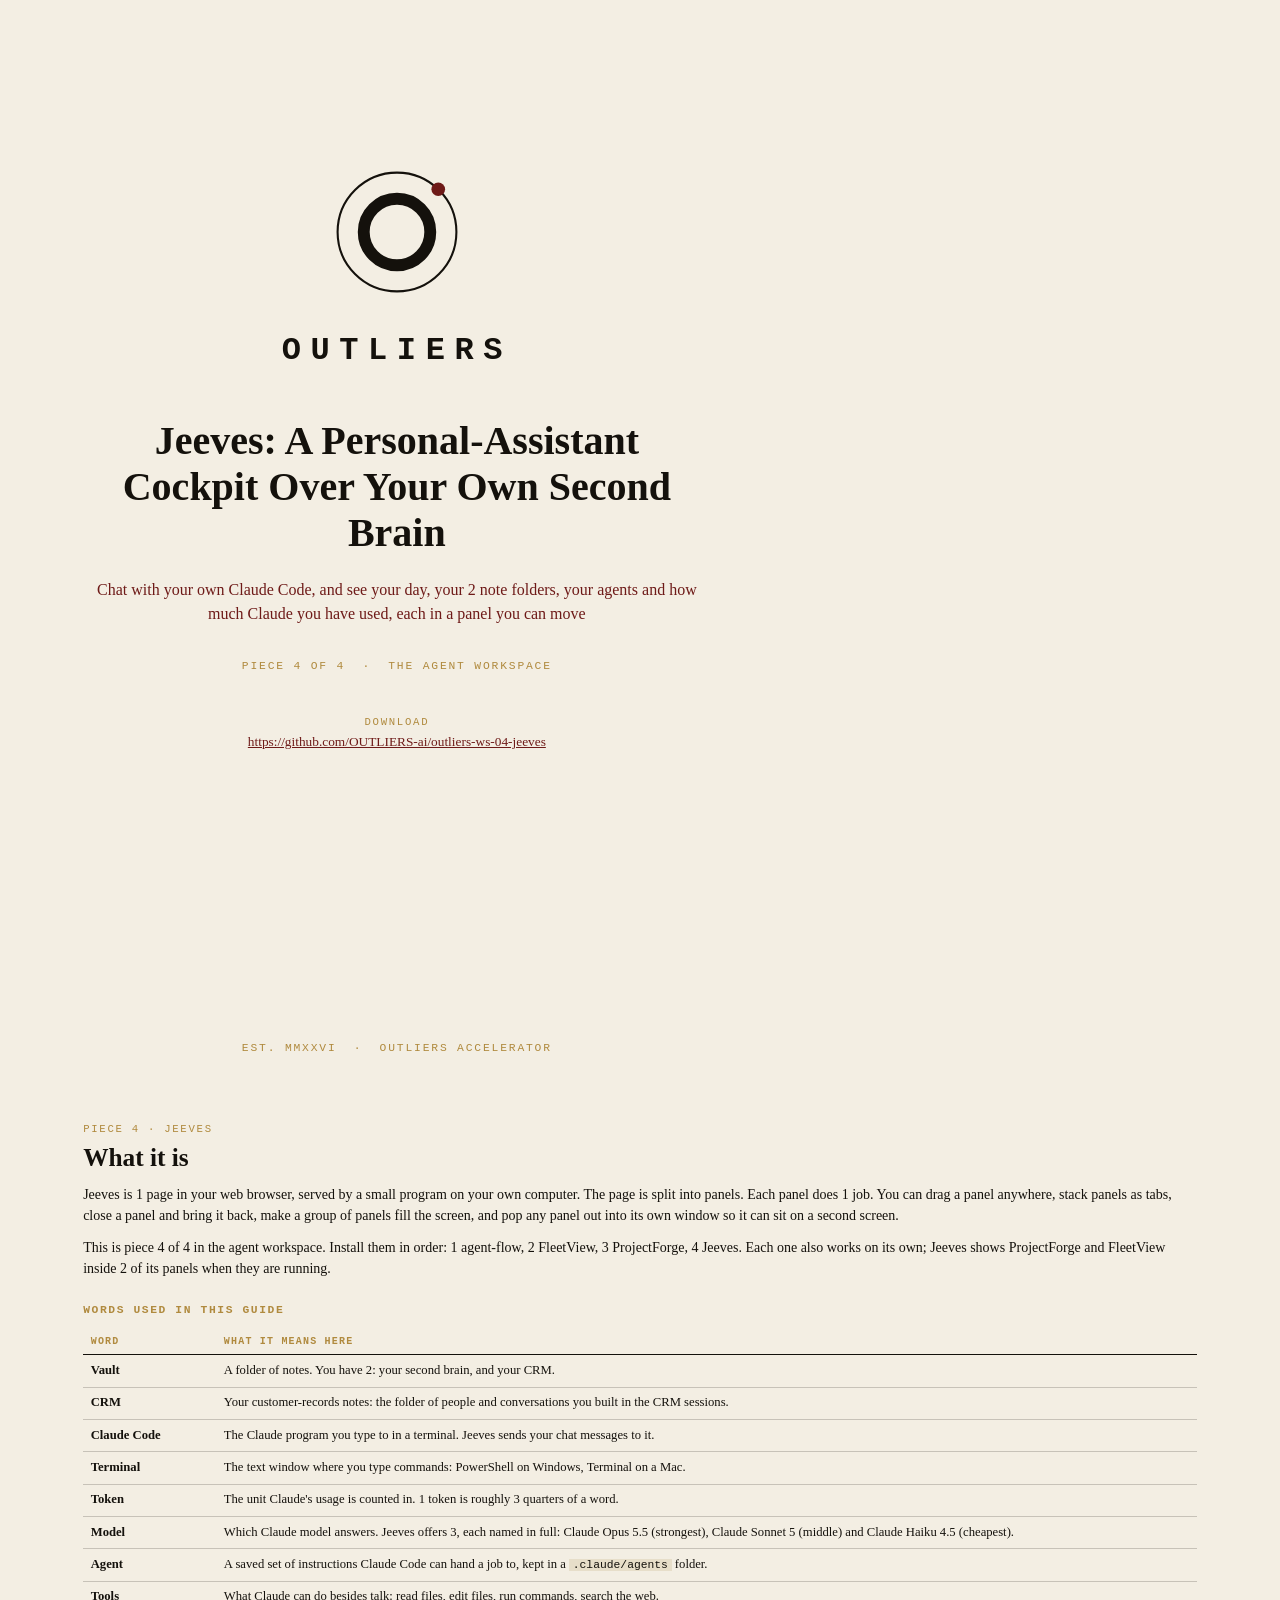
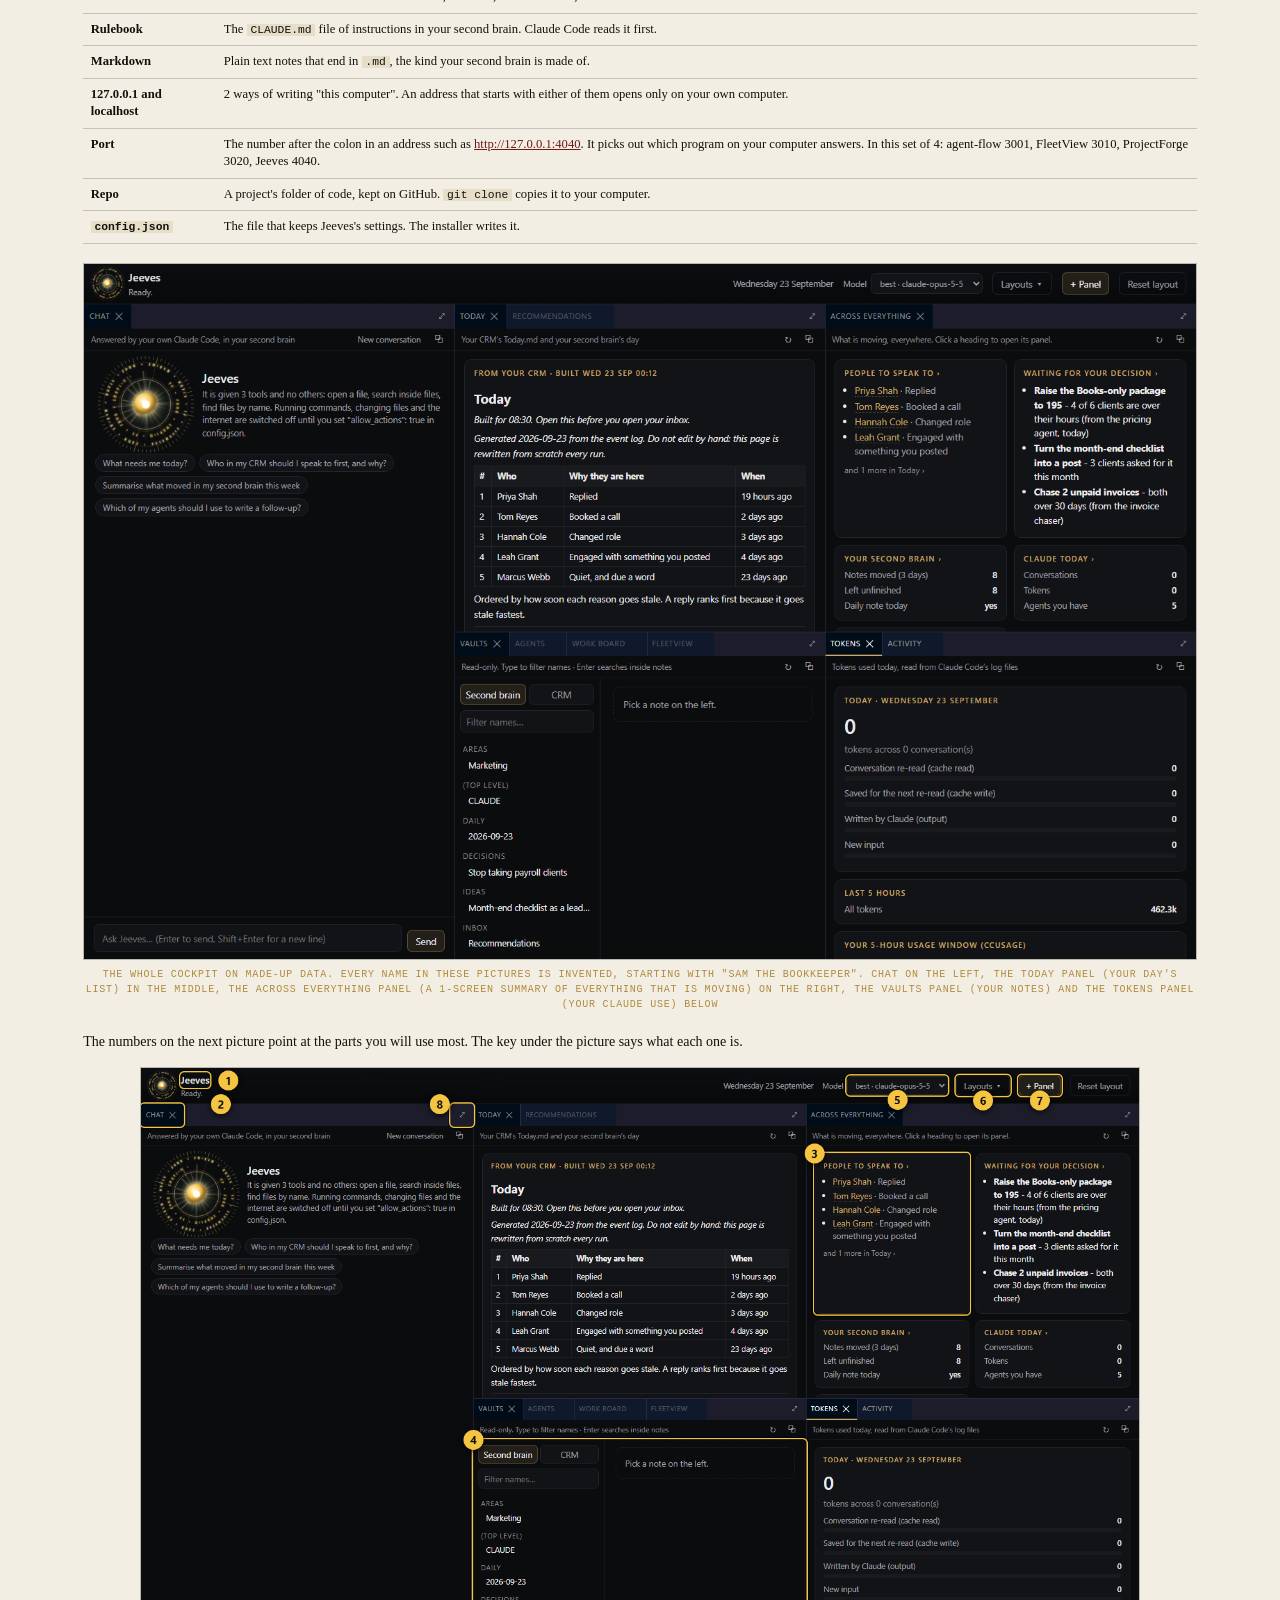
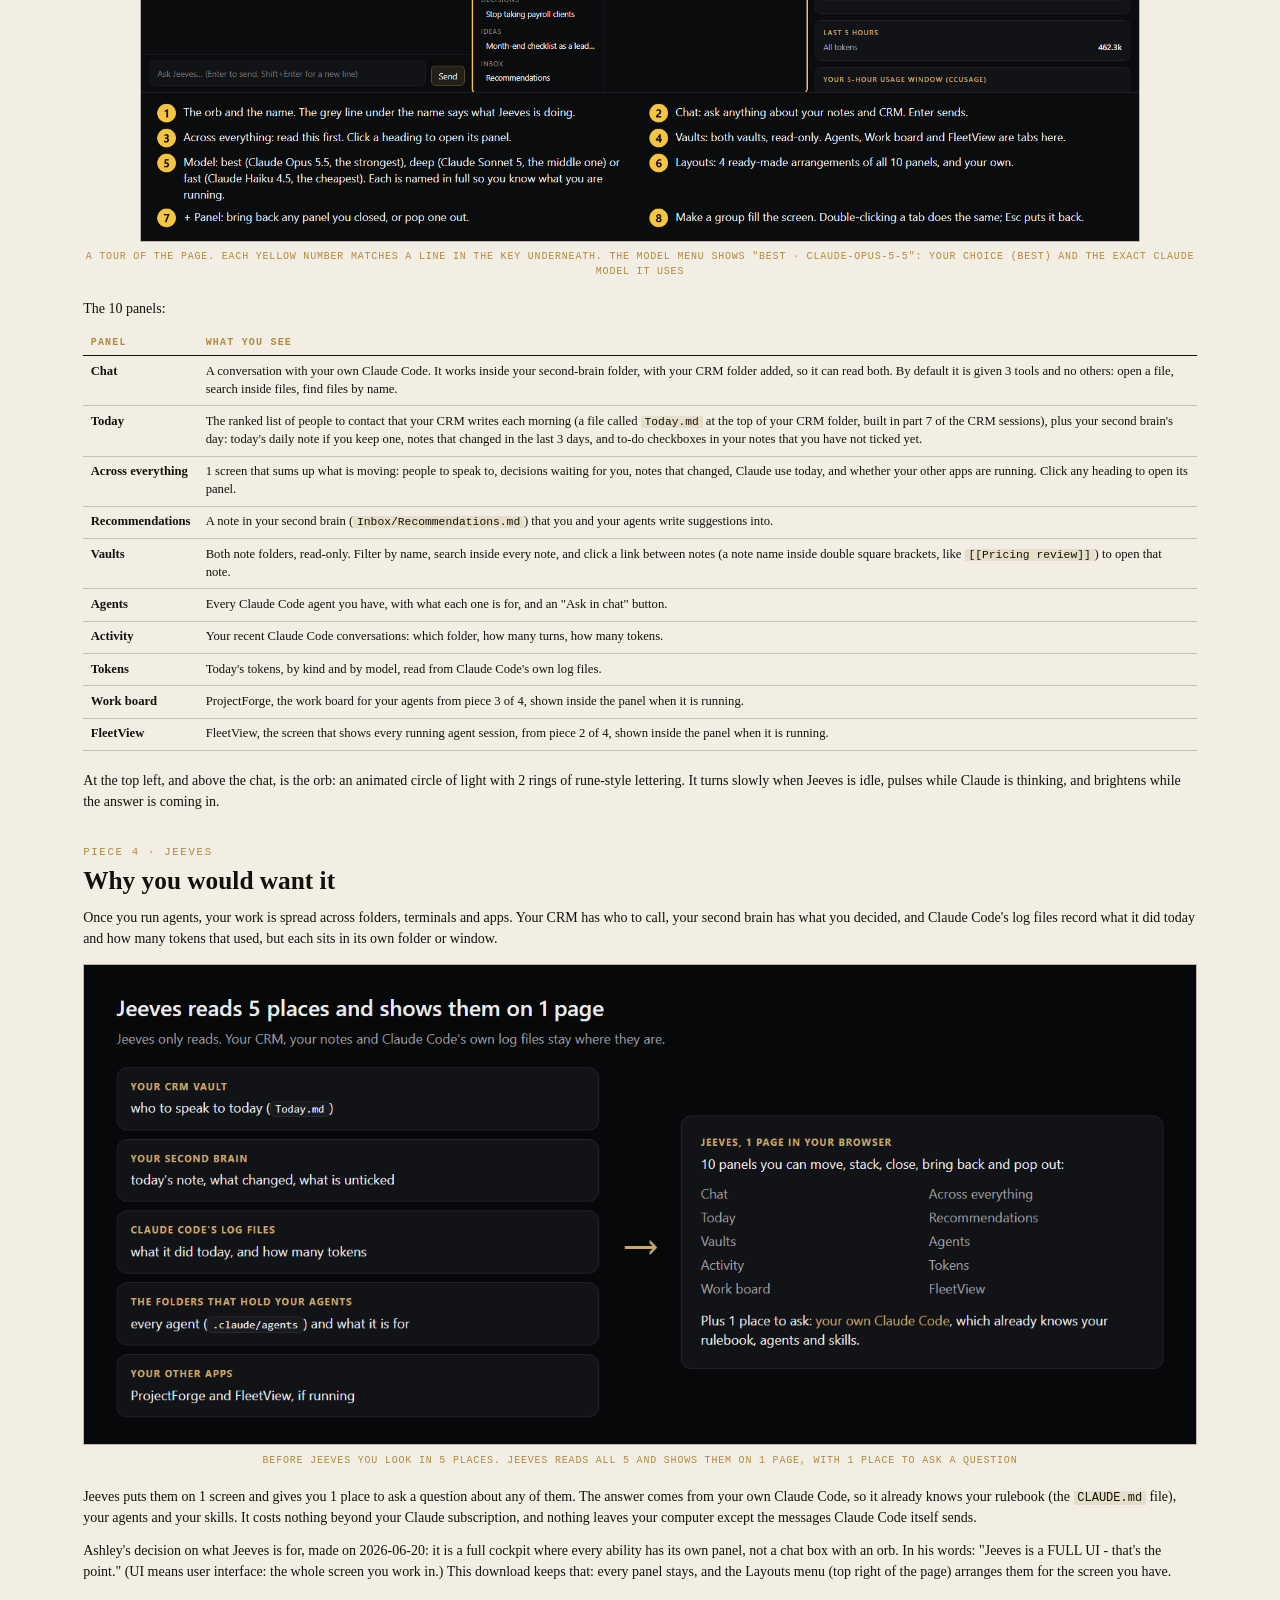
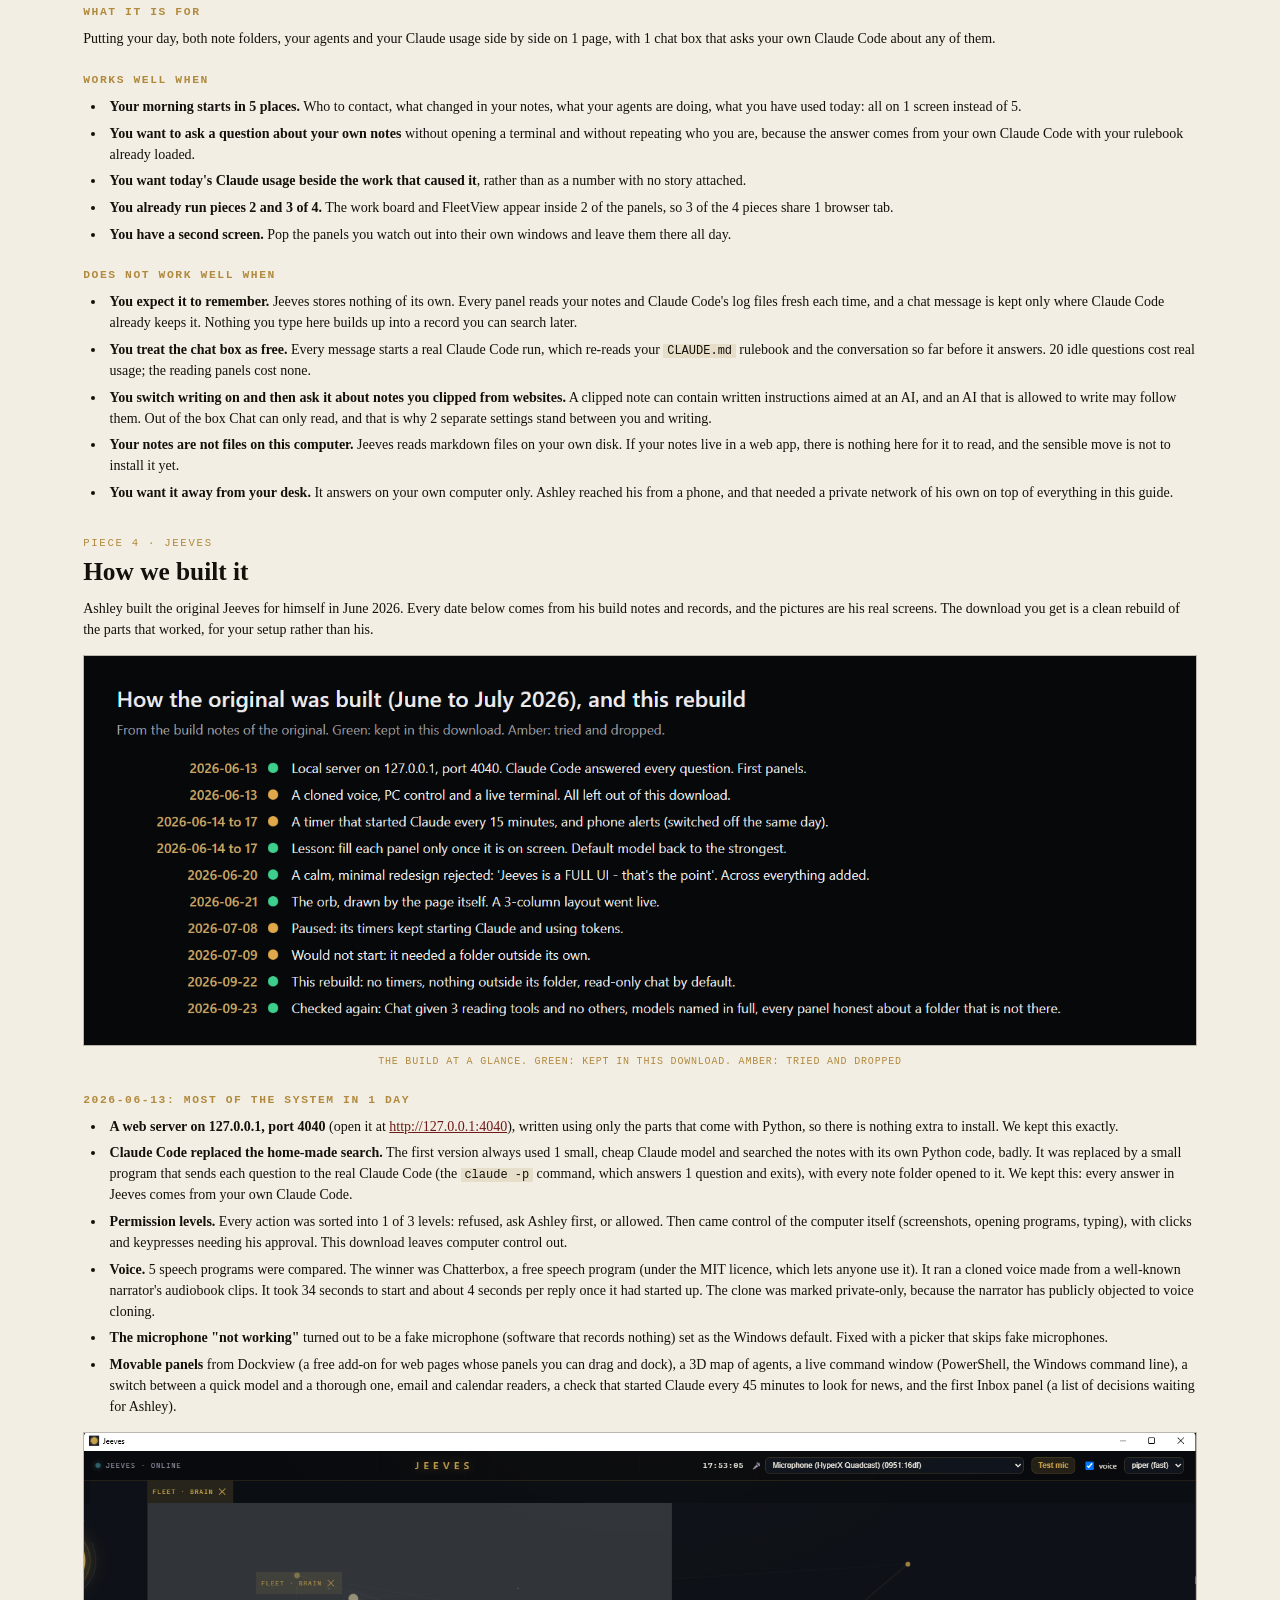
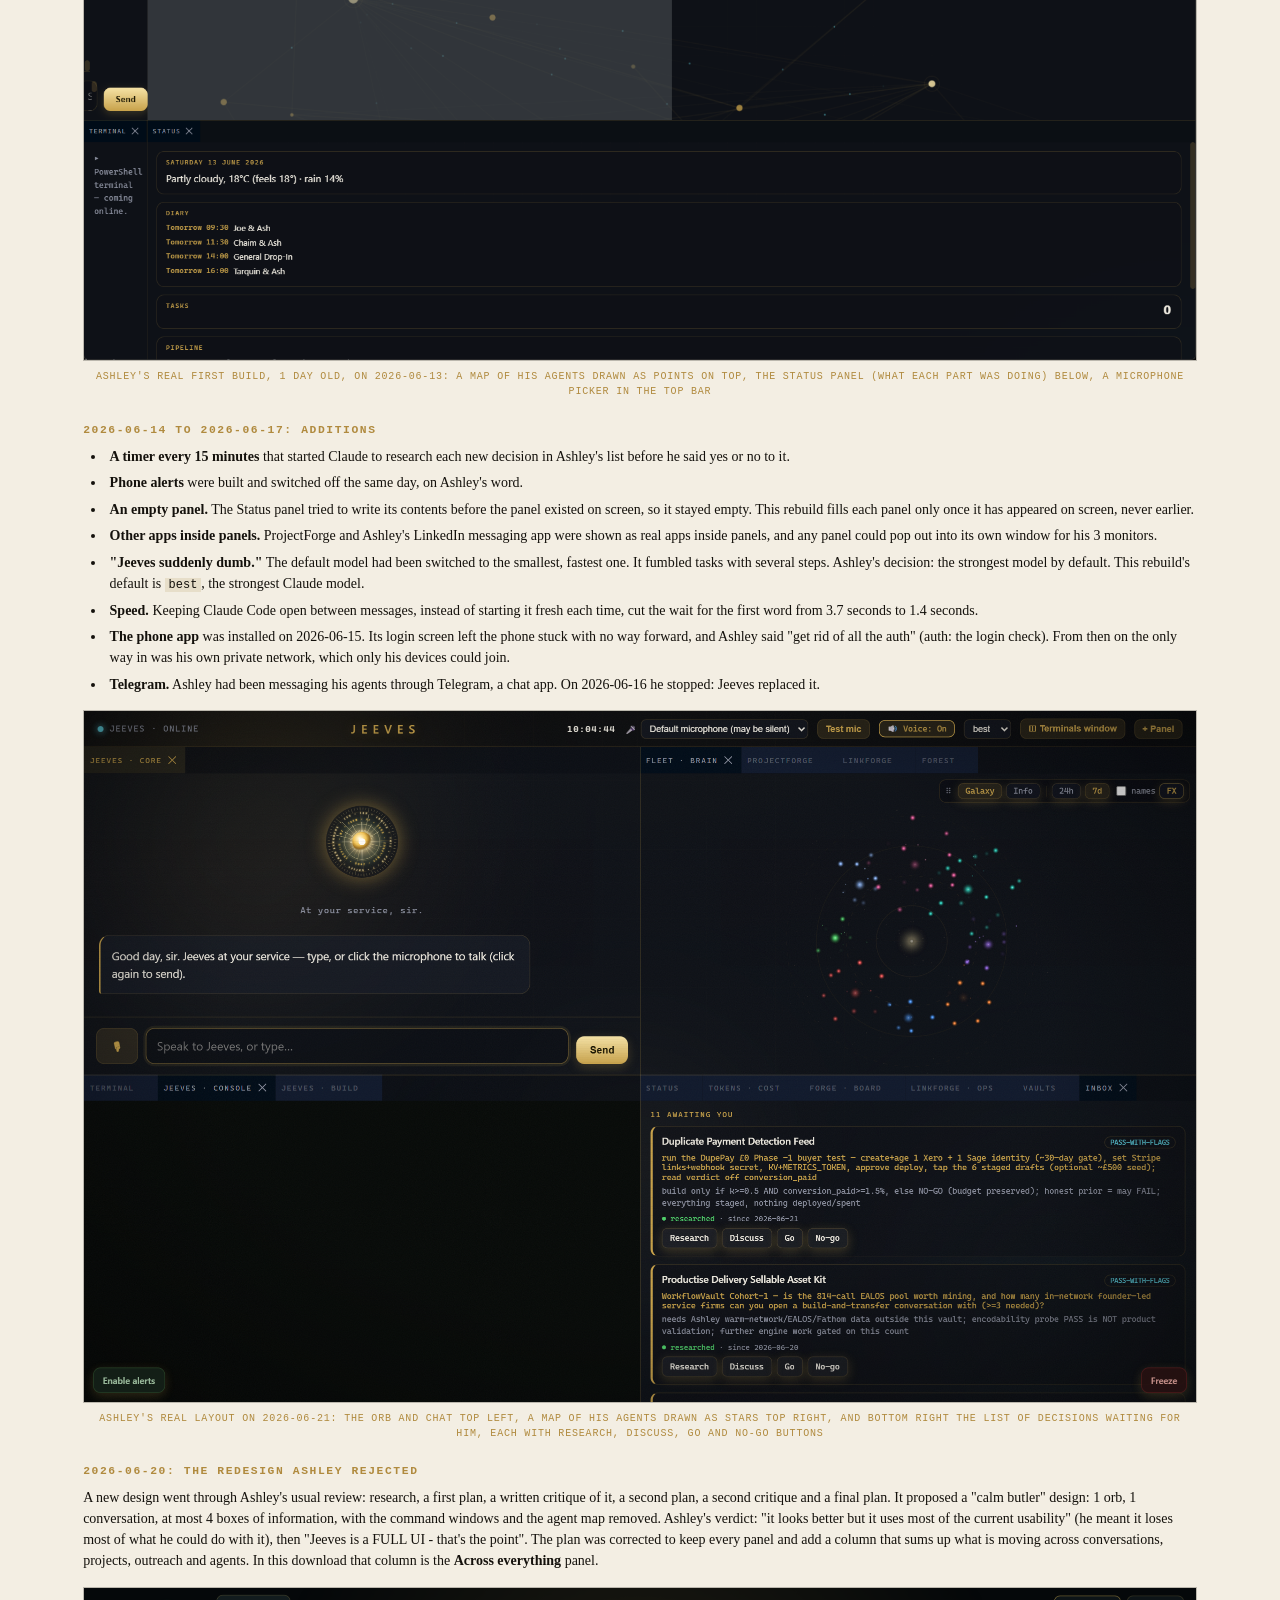
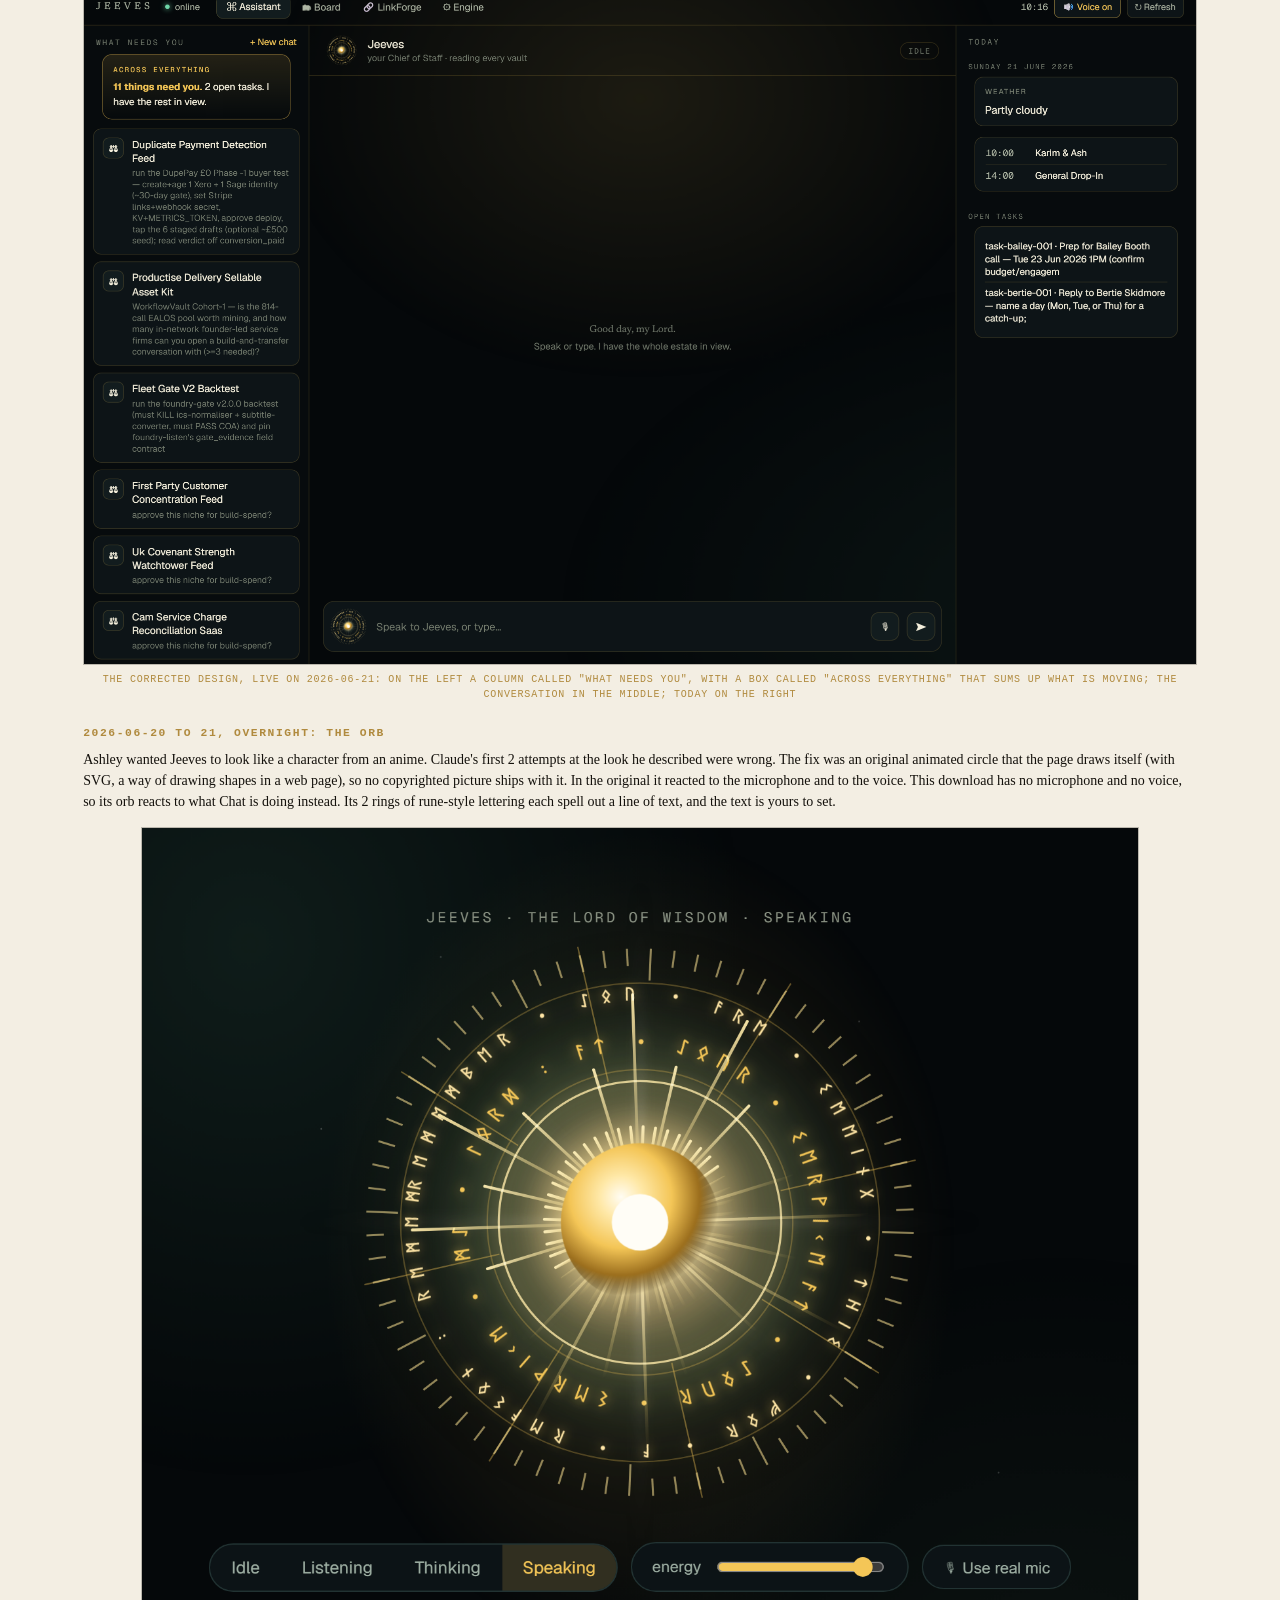
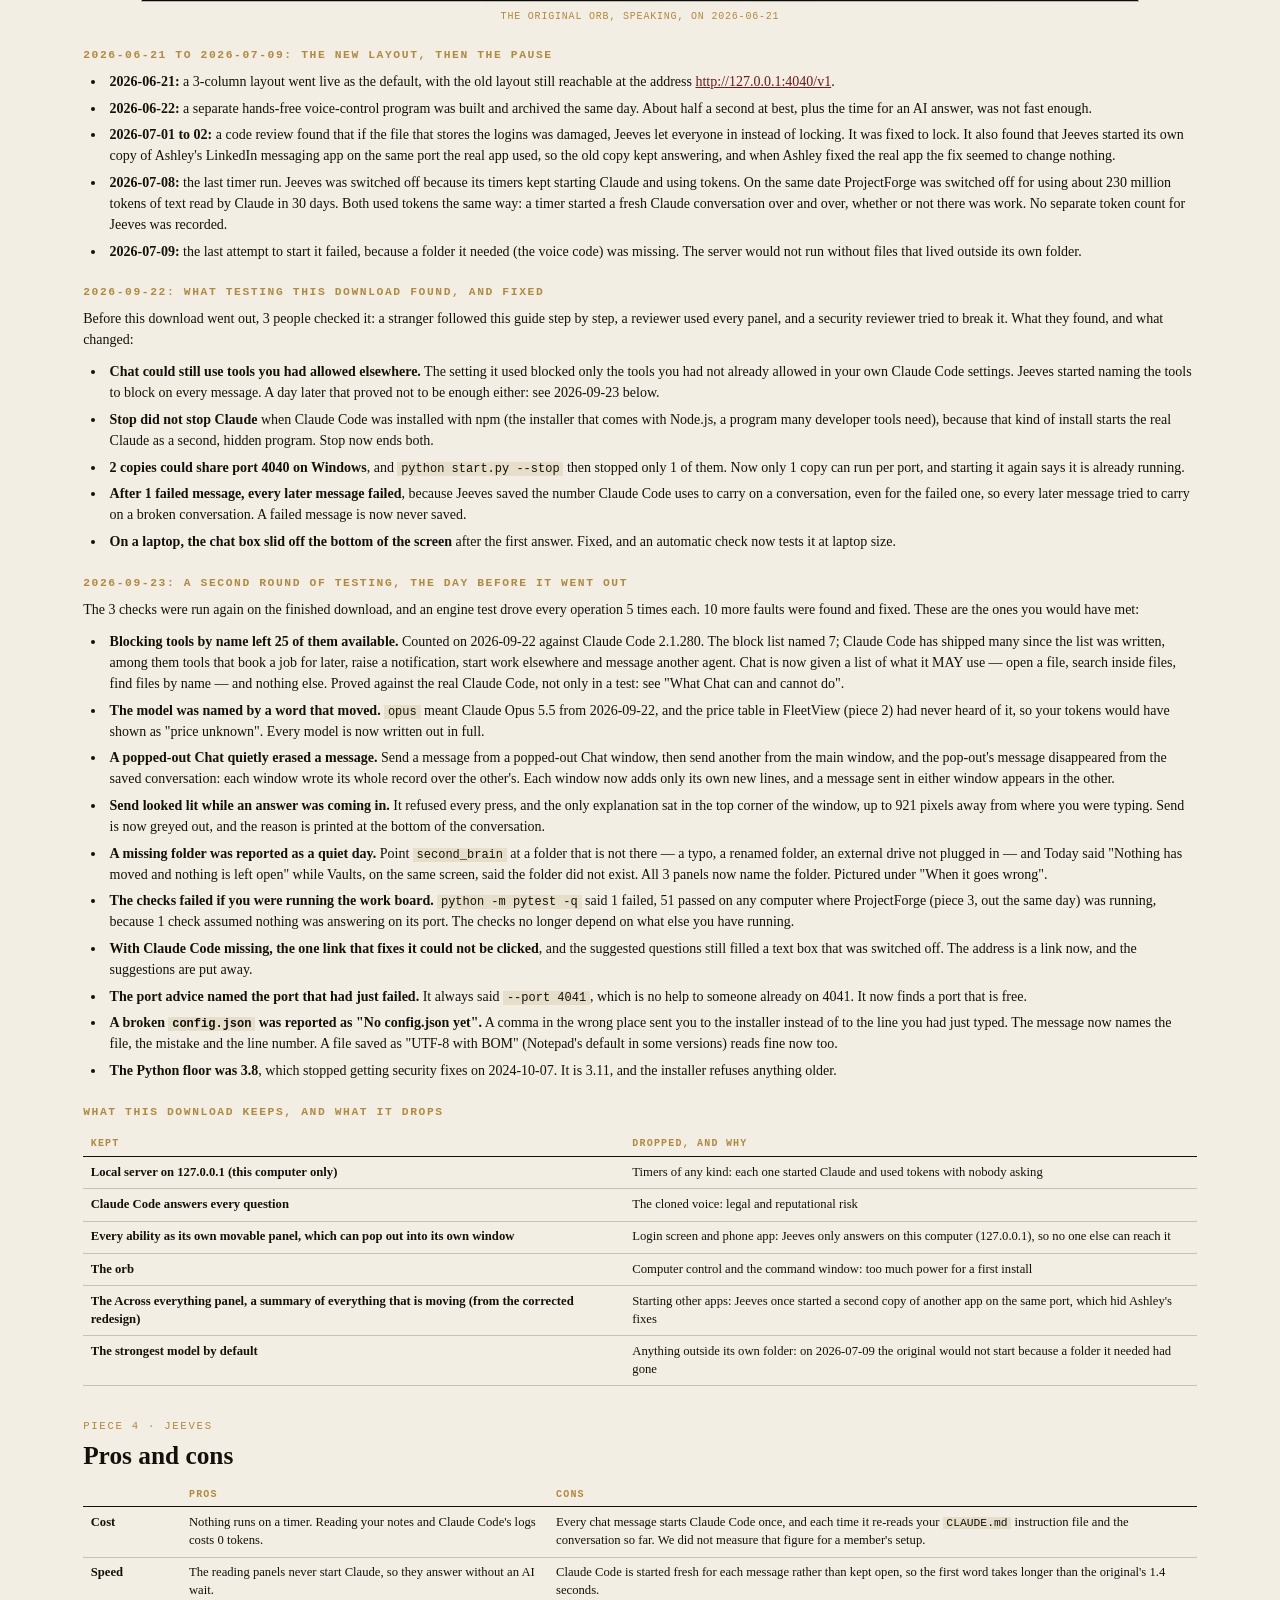
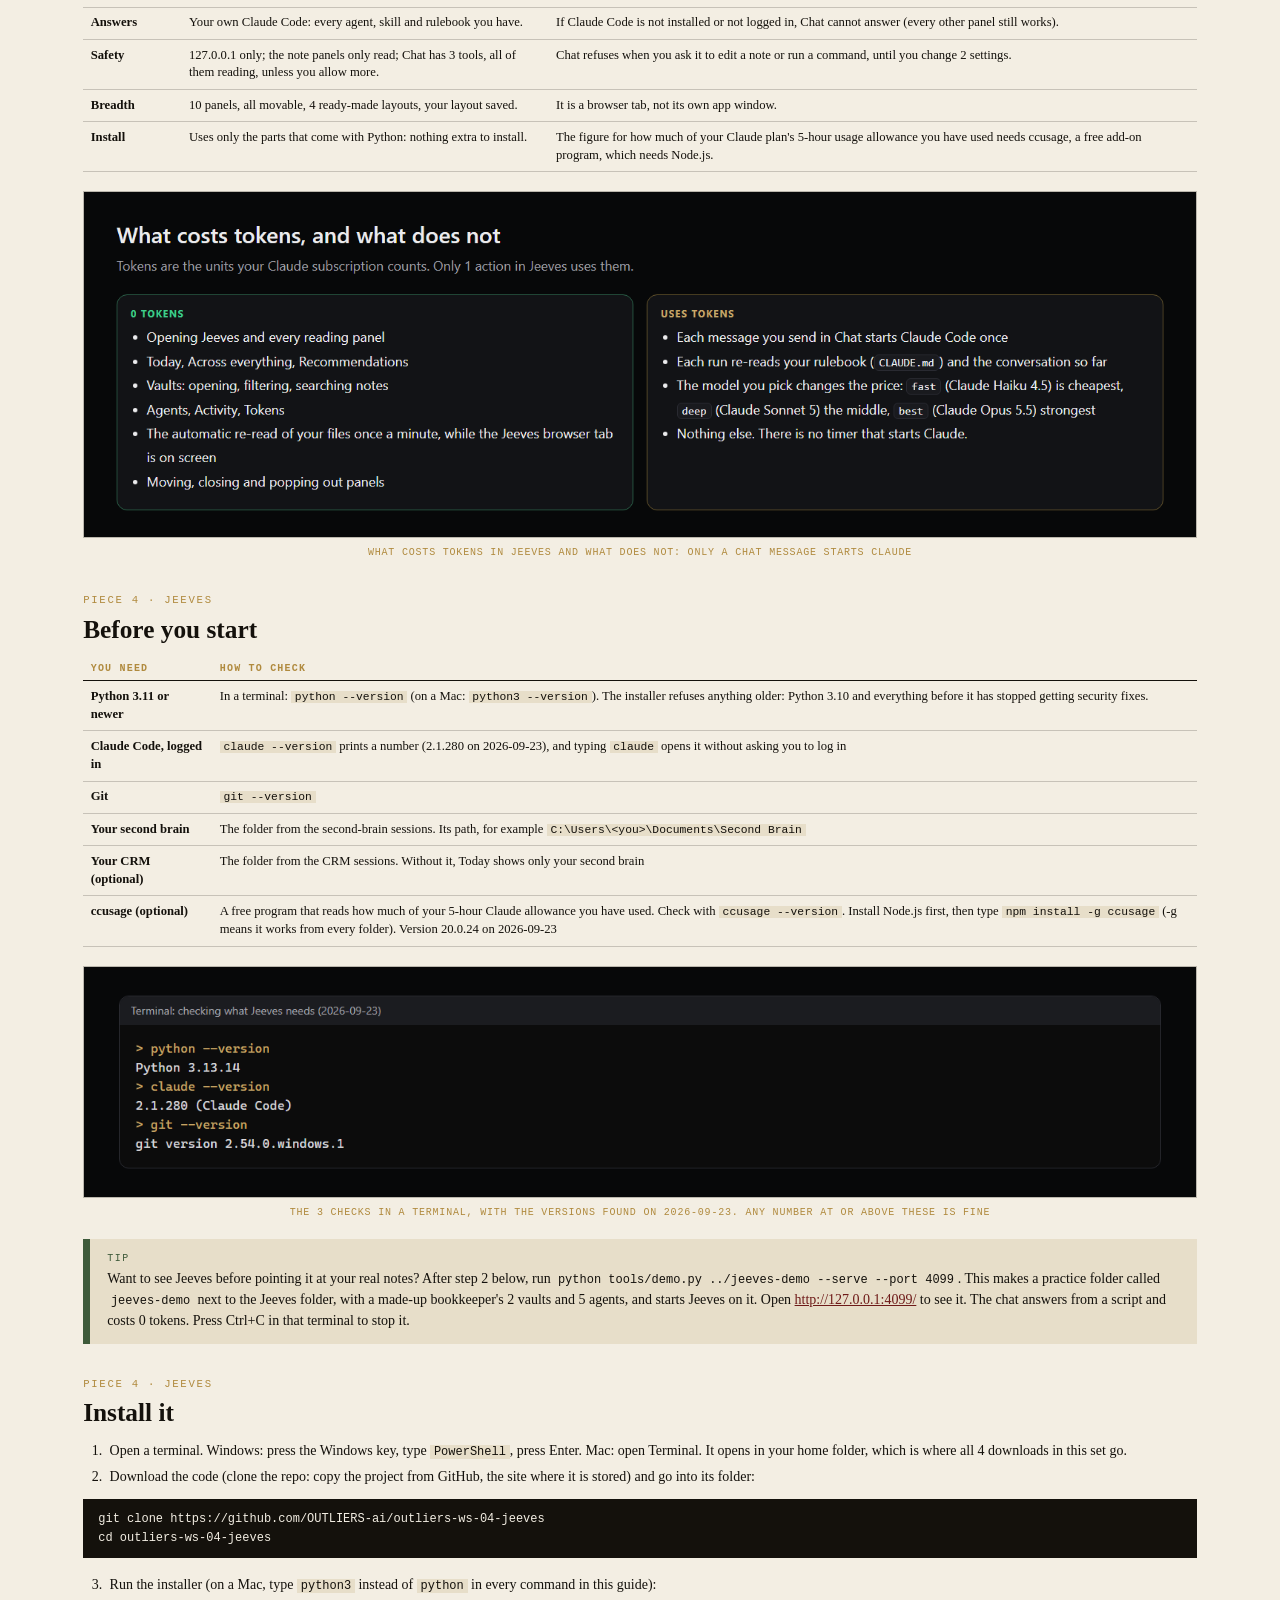
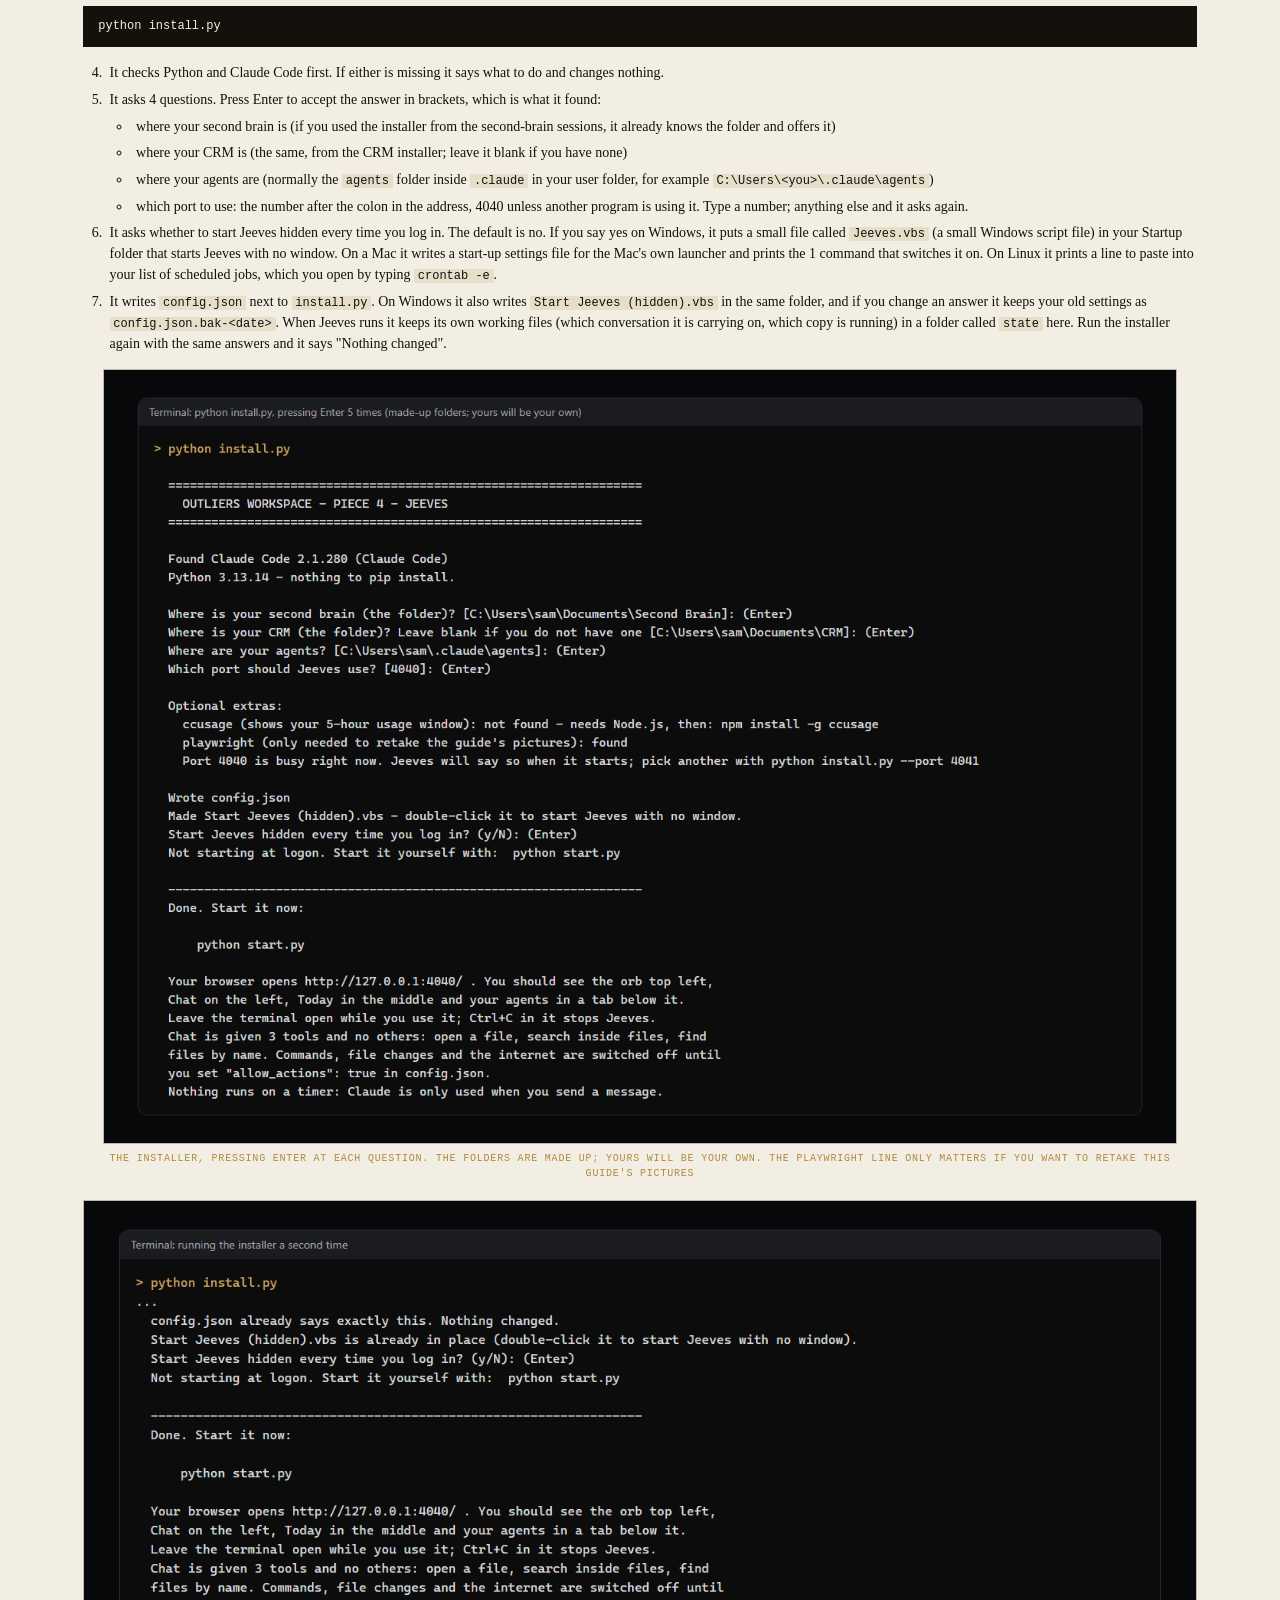
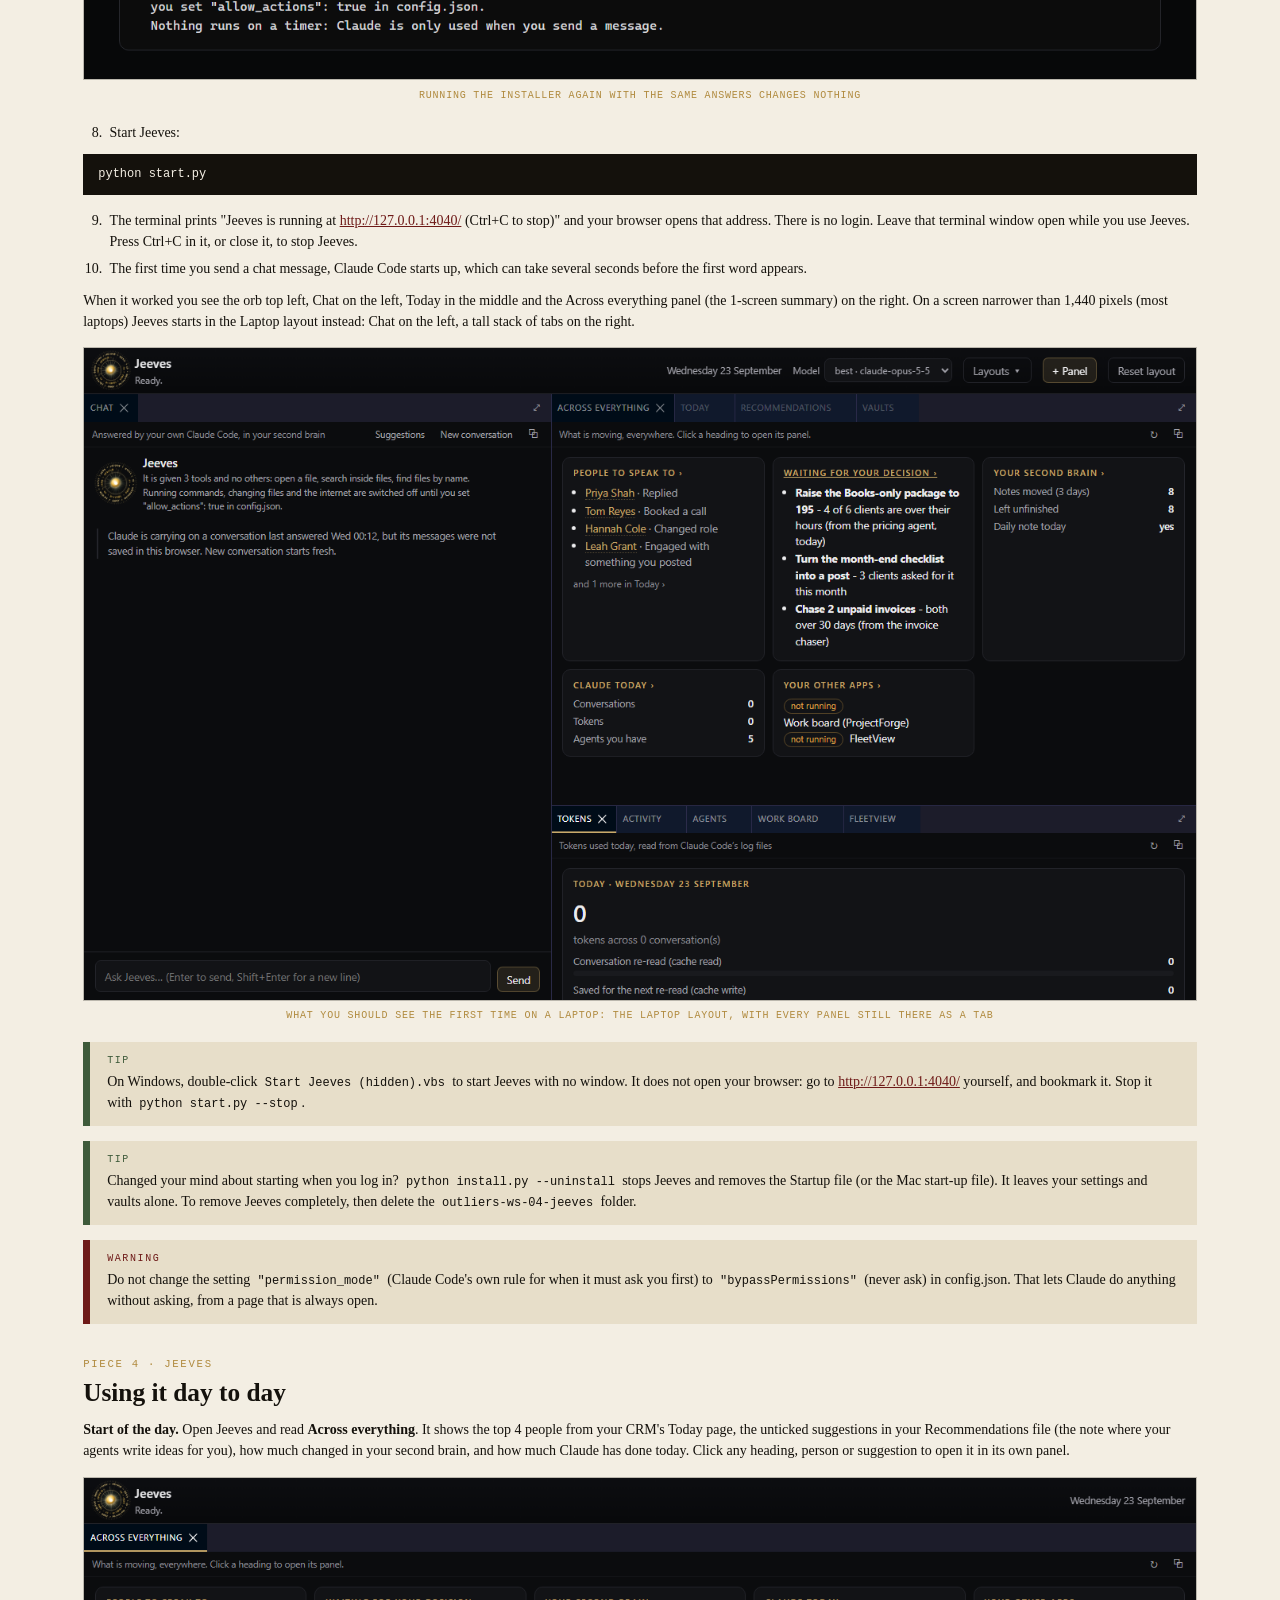
==== commit adc55f50: "Guide: what it is for, works well when, does not work well when, and make it yours" ====
--- a/guide/jeeves-a-personal-assistant-cockpit-over-your-own-second-brain.html
+++ b/guide/jeeves-a-personal-assistant-cockpit-over-your-own-second-brain.html
@@ -89,144 +89,148 @@
 <figure data-line="60"><img src="img/diagram-why.png" alt="Before Jeeves you look in 5 places. Jeeves reads all 5 and shows them on 1 page, with 1 place to ask a question"><figcaption>Before Jeeves you look in 5 places. Jeeves reads all 5 and shows them on 1 page, with 1 place to ask a question</figcaption></figure>
 <p data-line="62">Jeeves puts them on 1 screen and gives you 1 place to ask a question about any of them. The answer comes from your own Claude Code, so it already knows your rulebook (the <code>CLAUDE.md</code> file), your agents and your skills. It costs nothing beyond your Claude subscription, and nothing leaves your computer except the messages Claude Code itself sends.</p>
 <p data-line="64">Ashley's decision on what Jeeves is for, made on 2026-06-20: it is a full cockpit where every ability has its own panel, not a chat box with an orb. In his words: "Jeeves is a FULL UI - that's the point." (UI means user interface: the whole screen you work in.) This download keeps that: every panel stays, and the Layouts menu (top right of the page) arranges them for the screen you have.</p>
-<div class="keep"><h2 data-line="66"><span class="label">Piece 4 &middot; Jeeves</span>How we built it</h2><p data-line="68">Ashley built the original Jeeves for himself in June 2026. Every date below comes from his build notes and records, and the pictures are his real screens. The download you get is a clean rebuild of the parts that worked, for your setup rather than his.</p></div>
-<figure data-line="70"><img src="img/diagram-timeline.png" alt="The build at a glance. Green: kept in this download. Amber: tried and dropped"><figcaption>The build at a glance. Green: kept in this download. Amber: tried and dropped</figcaption></figure>
-<div class="keep"><h3 data-line="72">2026-06-13: most of the system in 1 day</h3><div data-line="74"><ul><li data-line="74"><strong>A web server on 127.0.0.1, port 4040</strong> (open it at <a href="http://127.0.0.1:4040">http://127.0.0.1:4040</a>), written using only the parts that come with Python, so there is nothing extra to install. We kept this exactly.</li><li data-line="75"><strong>Claude Code replaced the home-made search.</strong> The first version always used 1 small, cheap Claude model and searched the notes with its own Python code, badly. It was replaced by a small program that sends each question to the real Claude Code (the <code>claude -p</code> command, which answers 1 question and exits), with every note folder opened to it. We kept this: every answer in Jeeves comes from your own Claude Code.</li><li data-line="76"><strong>Permission levels.</strong> Every action was sorted into 1 of 3 levels: refused, ask Ashley first, or allowed. Then came control of the computer itself (screenshots, opening programs, typing), with clicks and keypresses needing his approval. This download leaves computer control out.</li><li data-line="77"><strong>Voice.</strong> 5 speech programs were compared. The winner was Chatterbox, a free speech program (under the MIT licence, which lets anyone use it). It ran a cloned voice made from a well-known narrator's audiobook clips. It took 34 seconds to start and about 4 seconds per reply once it had started up. The clone was marked private-only, because the narrator has publicly objected to voice cloning.</li><li data-line="78"><strong>The microphone "not working"</strong> turned out to be a fake microphone (software that records nothing) set as the Windows default. Fixed with a picker that skips fake microphones.</li><li data-line="79"><strong>Movable panels</strong> from Dockview (a free add-on for web pages whose panels you can drag and dock), a 3D map of agents, a live command window (PowerShell, the Windows command line), a switch between a quick model and a thorough one, email and calendar readers, a check that started Claude every 45 minutes to look for news, and the first Inbox panel (a list of decisions waiting for Ashley).</li></ul></div></div>
-<figure data-line="81"><img src="img/original-first-build-2026-06-13.png" alt="Ashley&#x27;s real first build, 1 day old, on 2026-06-13: a map of his agents drawn as points on top, the Status panel (what each part was doing) below, a microphone picker in the top bar"><figcaption>Ashley's real first build, 1 day old, on 2026-06-13: a map of his agents drawn as points on top, the Status panel (what each part was doing) below, a microphone picker in the top bar</figcaption></figure>
-<div class="keep"><h3 data-line="83">2026-06-14 to 2026-06-17: additions</h3><div data-line="85"><ul><li data-line="85"><strong>A timer every 15 minutes</strong> that started Claude to research each new decision in Ashley's list before he said yes or no to it.</li><li data-line="86"><strong>Phone alerts</strong> were built and switched off the same day, on Ashley's word.</li><li data-line="87"><strong>An empty panel.</strong> The Status panel tried to write its contents before the panel existed on screen, so it stayed empty. This rebuild fills each panel only once it has appeared on screen, never earlier.</li><li data-line="88"><strong>Other apps inside panels.</strong> ProjectForge and Ashley's LinkedIn messaging app were shown as real apps inside panels, and any panel could pop out into its own window for his 3 monitors.</li><li data-line="89"><strong>"Jeeves suddenly dumb."</strong> The default model had been switched to the smallest, fastest one. It fumbled tasks with several steps. Ashley's decision: the strongest model by default. This rebuild's default is <code>best</code>, the strongest Claude model.</li><li data-line="90"><strong>Speed.</strong> Keeping Claude Code open between messages, instead of starting it fresh each time, cut the wait for the first word from 3.7 seconds to 1.4 seconds.</li><li data-line="91"><strong>The phone app</strong> was installed on 2026-06-15. Its login screen left the phone stuck with no way forward, and Ashley said "get rid of all the auth" (auth: the login check). From then on the only way in was his own private network, which only his devices could join.</li><li data-line="92"><strong>Telegram.</strong> Ashley had been messaging his agents through Telegram, a chat app. On 2026-06-16 he stopped: Jeeves replaced it.</li></ul></div></div>
-<figure data-line="94"><img src="img/original-full-cockpit-2026-06-21.png" alt="Ashley&#x27;s real layout on 2026-06-21: the orb and chat top left, a map of his agents drawn as stars top right, and bottom right the list of decisions waiting for him, each with Research, Discuss, Go and No-go buttons"><figcaption>Ashley's real layout on 2026-06-21: the orb and chat top left, a map of his agents drawn as stars top right, and bottom right the list of decisions waiting for him, each with Research, Discuss, Go and No-go buttons</figcaption></figure>
-<div class="keep"><h3 data-line="96">2026-06-20: the redesign Ashley rejected</h3><p data-line="98">A new design went through Ashley's usual review: research, a first plan, a written critique of it, a second plan, a second critique and a final plan. It proposed a "calm butler" design: 1 orb, 1 conversation, at most 4 boxes of information, with the command windows and the agent map removed. Ashley's verdict: "it looks better but it uses most of the current usability" (he meant it loses most of what he could do with it), then "Jeeves is a FULL UI - that's the point". The plan was corrected to keep every panel and add a column that sums up what is moving across conversations, projects, outreach and agents. In this download that column is the <strong>Across everything</strong> panel.</p></div>
-<figure data-line="100"><img src="img/original-3-column-2026-06-21.png" alt="The corrected design, live on 2026-06-21: on the left a column called &quot;What needs you&quot;, with a box called &quot;Across everything&quot; that sums up what is moving; the conversation in the middle; Today on the right"><figcaption>The corrected design, live on 2026-06-21: on the left a column called "What needs you", with a box called "Across everything" that sums up what is moving; the conversation in the middle; Today on the right</figcaption></figure>
-<div class="keep"><h3 data-line="102">2026-06-20 to 21, overnight: the orb</h3><p data-line="104">Ashley wanted Jeeves to look like a character from an anime. Claude's first 2 attempts at the look he described were wrong. The fix was an original animated circle that the page draws itself (with SVG, a way of drawing shapes in a web page), so no copyrighted picture ships with it. In the original it reacted to the microphone and to the voice. This download has no microphone and no voice, so its orb reacts to what Chat is doing instead. Its 2 rings of rune-style lettering each spell out a line of text, and the text is yours to set.</p></div>
-<figure data-line="106"><img src="img/original-orb-2026-06-21.png" alt="The original orb, speaking, on 2026-06-21"><figcaption>The original orb, speaking, on 2026-06-21</figcaption></figure>
-<div class="keep"><h3 data-line="108">2026-06-21 to 2026-07-09: the new layout, then the pause</h3><div data-line="110"><ul><li data-line="110"><strong>2026-06-21:</strong> a 3-column layout went live as the default, with the old layout still reachable at the address <a href="http://127.0.0.1:4040/v1">http://127.0.0.1:4040/v1</a>.</li><li data-line="111"><strong>2026-06-22:</strong> a separate hands-free voice-control program was built and archived the same day. About half a second at best, plus the time for an AI answer, was not fast enough.</li><li data-line="112"><strong>2026-07-01 to 02:</strong> a code review found that if the file that stores the logins was damaged, Jeeves let everyone in instead of locking. It was fixed to lock. It also found that Jeeves started its own copy of Ashley's LinkedIn messaging app on the same port the real app used, so the old copy kept answering, and when Ashley fixed the real app the fix seemed to change nothing.</li><li data-line="113"><strong>2026-07-08:</strong> the last timer run. Jeeves was switched off because its timers kept starting Claude and using tokens. On the same date ProjectForge was switched off for using about 230 million tokens of text read by Claude in 30 days. Both used tokens the same way: a timer started a fresh Claude conversation over and over, whether or not there was work. No separate token count for Jeeves was recorded.</li><li data-line="114"><strong>2026-07-09:</strong> the last attempt to start it failed, because a folder it needed (the voice code) was missing. The server would not run without files that lived outside its own folder.</li></ul></div></div>
-<div class="keep"><h3 data-line="116">2026-09-22: what testing this download found, and fixed</h3><p data-line="118">Before this download went out, 3 people checked it: a stranger followed this guide step by step, a reviewer used every panel, and a security reviewer tried to break it. What they found, and what changed:</p></div>
-<div data-line="120"><ul><li data-line="120"><strong>Chat could still use tools you had allowed elsewhere.</strong> The setting it used blocked only the tools you had not already allowed in your own Claude Code settings. Jeeves started naming the tools to block on every message. A day later that proved not to be enough either: see 2026-09-23 below.</li><li data-line="121"><strong>Stop did not stop Claude</strong> when Claude Code was installed with npm (the installer that comes with Node.js, a program many developer tools need), because that kind of install starts the real Claude as a second, hidden program. Stop now ends both.</li><li data-line="122"><strong>2 copies could share port 4040 on Windows</strong>, and <code>python start.py --stop</code> then stopped only 1 of them. Now only 1 copy can run per port, and starting it again says it is already running.</li><li data-line="123"><strong>After 1 failed message, every later message failed</strong>, because Jeeves saved the number Claude Code uses to carry on a conversation, even for the failed one, so every later message tried to carry on a broken conversation. A failed message is now never saved.</li><li data-line="124"><strong>On a laptop, the chat box slid off the bottom of the screen</strong> after the first answer. Fixed, and an automatic check now tests it at laptop size.</li></ul></div>
-<div class="keep"><h3 data-line="126">2026-09-23: a second round of testing, the day before it went out</h3><p data-line="128">The 3 checks were run again on the finished download, and an engine test drove every operation 5 times each. 10 more faults were found and fixed. These are the ones you would have met:</p></div>
-<div data-line="130"><ul><li data-line="130"><strong>Blocking tools by name left 25 of them available.</strong> Counted on 2026-09-22 against Claude Code 2.1.280. The block list named 7; Claude Code has shipped many since the list was written, among them tools that book a job for later, raise a notification, start work elsewhere and message another agent. Chat is now given a list of what it MAY use — open a file, search inside files, find files by name — and nothing else. Proved against the real Claude Code, not only in a test: see "What Chat can and cannot do".</li><li data-line="131"><strong>The model was named by a word that moved.</strong> <code>opus</code> meant Claude Opus 5.5 from 2026-09-22, and the price table in FleetView (piece 2) had never heard of it, so your tokens would have shown as "price unknown". Every model is now written out in full.</li><li data-line="132"><strong>A popped-out Chat quietly erased a message.</strong> Send a message from a popped-out Chat window, then send another from the main window, and the pop-out's message disappeared from the saved conversation: each window wrote its whole record over the other's. Each window now adds only its own new lines, and a message sent in either window appears in the other.</li><li data-line="133"><strong>Send looked lit while an answer was coming in.</strong> It refused every press, and the only explanation sat in the top corner of the window, up to 921 pixels away from where you were typing. Send is now greyed out, and the reason is printed at the bottom of the conversation.</li><li data-line="134"><strong>A missing folder was reported as a quiet day.</strong> Point <code>second_brain</code> at a folder that is not there — a typo, a renamed folder, an external drive not plugged in — and Today said "Nothing has moved and nothing is left open" while Vaults, on the same screen, said the folder did not exist. All 3 panels now name the folder. Pictured under "When it goes wrong".</li><li data-line="135"><strong>The checks failed if you were running the work board.</strong> <code>python -m pytest -q</code> said 1 failed, 51 passed on any computer where ProjectForge (piece 3, out the same day) was running, because 1 check assumed nothing was answering on its port. The checks no longer depend on what else you have running.</li><li data-line="136"><strong>With Claude Code missing, the one link that fixes it could not be clicked</strong>, and the suggested questions still filled a text box that was switched off. The address is a link now, and the suggestions are put away.</li><li data-line="137"><strong>The port advice named the port that had just failed.</strong> It always said <code>--port 4041</code>, which is no help to someone already on 4041. It now finds a port that is free.</li><li data-line="138"><strong>A broken <code>config.json</code> was reported as "No config.json yet".</strong> A comma in the wrong place sent you to the installer instead of to the line you had just typed. The message now names the file, the mistake and the line number. A file saved as "UTF-8 with BOM" (Notepad's default in some versions) reads fine now too.</li><li data-line="139"><strong>The Python floor was 3.8</strong>, which stopped getting security fixes on 2024-10-07. It is 3.11, and the installer refuses anything older.</li></ul></div>
-<div class="keep"><h3 data-line="141">What this download keeps, and what it drops</h3><table data-line="143"><thead><tr><th>Kept</th><th>Dropped, and why</th></tr></thead><tbody><tr data-line="145"><td>Local server on 127.0.0.1 (this computer only)</td><td>Timers of any kind: each one started Claude and used tokens with nobody asking</td></tr><tr data-line="146"><td>Claude Code answers every question</td><td>The cloned voice: legal and reputational risk</td></tr><tr data-line="147"><td>Every ability as its own movable panel, which can pop out into its own window</td><td>Login screen and phone app: Jeeves only answers on this computer (127.0.0.1), so no one else can reach it</td></tr><tr data-line="148"><td>The orb</td><td>Computer control and the command window: too much power for a first install</td></tr><tr data-line="149"><td>The Across everything panel, a summary of everything that is moving (from the corrected redesign)</td><td>Starting other apps: Jeeves once started a second copy of another app on the same port, which hid Ashley's fixes</td></tr><tr data-line="150"><td>The strongest model by default</td><td>Anything outside its own folder: on 2026-07-09 the original would not start because a folder it needed had gone</td></tr></tbody></table></div>
-<div class="keep"><h2 data-line="152"><span class="label">Piece 4 &middot; Jeeves</span>Pros and cons</h2><table data-line="154"><thead><tr><th></th><th>Pros</th><th>Cons</th></tr></thead><tbody><tr data-line="156"><td>Cost</td><td>Nothing runs on a timer. Reading your notes and Claude Code's logs costs 0 tokens.</td><td>Every chat message starts Claude Code once, and each time it re-reads your <code>CLAUDE.md</code> instruction file and the conversation so far. We did not measure that figure for a member's setup.</td></tr><tr data-line="157"><td>Speed</td><td>The reading panels never start Claude, so they answer without an AI wait.</td><td>Claude Code is started fresh for each message rather than kept open, so the first word takes longer than the original's 1.4 seconds.</td></tr><tr data-line="158"><td>Answers</td><td>Your own Claude Code: every agent, skill and rulebook you have.</td><td>If Claude Code is not installed or not logged in, Chat cannot answer (every other panel still works).</td></tr><tr data-line="159"><td>Safety</td><td>127.0.0.1 only; the note panels only read; Chat has 3 tools, all of them reading, unless you allow more.</td><td>Chat refuses when you ask it to edit a note or run a command, until you change 2 settings.</td></tr><tr data-line="160"><td>Breadth</td><td>10 panels, all movable, 4 ready-made layouts, your layout saved.</td><td>It is a browser tab, not its own app window.</td></tr><tr data-line="161"><td>Install</td><td>Uses only the parts that come with Python: nothing extra to install.</td><td>The figure for how much of your Claude plan's 5-hour usage allowance you have used needs ccusage, a free add-on program, which needs Node.js.</td></tr></tbody></table></div>
-<figure data-line="163"><img src="img/diagram-cost.png" alt="What costs tokens in Jeeves and what does not: only a chat message starts Claude"><figcaption>What costs tokens in Jeeves and what does not: only a chat message starts Claude</figcaption></figure>
-<div class="keep"><h2 data-line="165"><span class="label">Piece 4 &middot; Jeeves</span>Before you start</h2><table data-line="167"><thead><tr><th>You need</th><th>How to check</th></tr></thead><tbody><tr data-line="169"><td>Python 3.11 or newer</td><td>In a terminal: <code>python --version</code> (on a Mac: <code>python3 --version</code>). The installer refuses anything older: Python 3.10 and everything before it has stopped getting security fixes.</td></tr><tr data-line="170"><td>Claude Code, logged in</td><td><code>claude --version</code> prints a number (2.1.280 on 2026-09-23), and typing <code>claude</code> opens it without asking you to log in</td></tr><tr data-line="171"><td>Git</td><td><code>git --version</code></td></tr><tr data-line="172"><td>Your second brain</td><td>The folder from the second-brain sessions. Its path, for example <code>C:\<wbr>Users\&lt;you&gt;\<wbr>Documents\<wbr>Second Brain</code></td></tr><tr data-line="173"><td>Your CRM (optional)</td><td>The folder from the CRM sessions. Without it, Today shows only your second brain</td></tr><tr data-line="174"><td>ccusage (optional)</td><td>A free program that reads how much of your 5-hour Claude allowance you have used. Check with <code>ccusage --version</code>. Install Node.js first, then type <code>npm install -g ccusage</code> (-g means it works from every folder). Version 20.0.24 on 2026-09-23</td></tr></tbody></table></div>
-<figure data-line="176"><img src="img/terminal-checks.png" alt="The 3 checks in a terminal, with the versions found on 2026-09-23. Any number at or above these is fine"><figcaption>The 3 checks in a terminal, with the versions found on 2026-09-23. Any number at or above these is fine</figcaption></figure>
-<div class="box tip" data-line="178"><span class="kind">Tip</span><p>Want to see Jeeves before pointing it at your real notes? After step 2 below, run <code>python tools/<wbr>demo.py ../<wbr>jeeves-<wbr>demo --serve --port 4099</code>. This makes a practice folder called <code>jeeves-<wbr>demo</code> next to the Jeeves folder, with a made-up bookkeeper's 2 vaults and 5 agents, and starts Jeeves on it. Open <a href="http://127.0.0.1:4099/">http://127.0.0.1:4099/</a> to see it. The chat answers from a script and costs 0 tokens. Press Ctrl+C in that terminal to stop it.</p></div>
-<div class="keep"><h2 data-line="180"><span class="label">Piece 4 &middot; Jeeves</span>Install it</h2><div data-line="182"><ol><li data-line="182">Open a terminal. Windows: press the Windows key, type <code>PowerShell</code>, press Enter. Mac: open Terminal. It opens in your home folder, which is where all 4 downloads in this set go.</li><li data-line="183">Download the code (clone the repo: copy the project from GitHub, the site where it is stored) and go into its folder:</li></ol></div></div>
-<pre data-line="185"><code>git clone https://github.com/OUTLIERS-ai/outliers-ws-04-jeeves
+<div class="keep"><h3 data-line="66">What it is for</h3><p data-line="68">Putting your day, both note folders, your agents and your Claude usage side by side on 1 page, with 1 chat box that asks your own Claude Code about any of them.</p></div>
+<div class="keep"><h3 data-line="70">Works well when</h3><div data-line="72"><ul><li data-line="72"><strong>Your morning starts in 5 places.</strong> Who to contact, what changed in your notes, what your agents are doing, what you have used today: all on 1 screen instead of 5.</li><li data-line="73"><strong>You want to ask a question about your own notes</strong> without opening a terminal and without repeating who you are, because the answer comes from your own Claude Code with your rulebook already loaded.</li><li data-line="74"><strong>You want today's Claude usage beside the work that caused it</strong>, rather than as a number with no story attached.</li><li data-line="75"><strong>You already run pieces 2 and 3 of 4.</strong> The work board and FleetView appear inside 2 of the panels, so 3 of the 4 pieces share 1 browser tab.</li><li data-line="76"><strong>You have a second screen.</strong> Pop the panels you watch out into their own windows and leave them there all day.</li></ul></div></div>
+<div class="keep"><h3 data-line="78">Does not work well when</h3><div data-line="80"><ul><li data-line="80"><strong>You expect it to remember.</strong> Jeeves stores nothing of its own. Every panel reads your notes and Claude Code's log files fresh each time, and a chat message is kept only where Claude Code already keeps it. Nothing you type here builds up into a record you can search later.</li><li data-line="81"><strong>You treat the chat box as free.</strong> Every message starts a real Claude Code run, which re-reads your <code>CLAUDE.md</code> rulebook and the conversation so far before it answers. 20 idle questions cost real usage; the reading panels cost none.</li><li data-line="82"><strong>You switch writing on and then ask it about notes you clipped from websites.</strong> A clipped note can contain written instructions aimed at an AI, and an AI that is allowed to write may follow them. Out of the box Chat can only read, and that is why 2 separate settings stand between you and writing.</li><li data-line="83"><strong>Your notes are not files on this computer.</strong> Jeeves reads markdown files on your own disk. If your notes live in a web app, there is nothing here for it to read, and the sensible move is not to install it yet.</li><li data-line="84"><strong>You want it away from your desk.</strong> It answers on your own computer only. Ashley reached his from a phone, and that needed a private network of his own on top of everything in this guide.</li></ul></div></div>
+<div class="keep"><h2 data-line="86"><span class="label">Piece 4 &middot; Jeeves</span>How we built it</h2><p data-line="88">Ashley built the original Jeeves for himself in June 2026. Every date below comes from his build notes and records, and the pictures are his real screens. The download you get is a clean rebuild of the parts that worked, for your setup rather than his.</p></div>
+<figure data-line="90"><img src="img/diagram-timeline.png" alt="The build at a glance. Green: kept in this download. Amber: tried and dropped"><figcaption>The build at a glance. Green: kept in this download. Amber: tried and dropped</figcaption></figure>
+<div class="keep"><h3 data-line="92">2026-06-13: most of the system in 1 day</h3><div data-line="94"><ul><li data-line="94"><strong>A web server on 127.0.0.1, port 4040</strong> (open it at <a href="http://127.0.0.1:4040">http://127.0.0.1:4040</a>), written using only the parts that come with Python, so there is nothing extra to install. We kept this exactly.</li><li data-line="95"><strong>Claude Code replaced the home-made search.</strong> The first version always used 1 small, cheap Claude model and searched the notes with its own Python code, badly. It was replaced by a small program that sends each question to the real Claude Code (the <code>claude -p</code> command, which answers 1 question and exits), with every note folder opened to it. We kept this: every answer in Jeeves comes from your own Claude Code.</li><li data-line="96"><strong>Permission levels.</strong> Every action was sorted into 1 of 3 levels: refused, ask Ashley first, or allowed. Then came control of the computer itself (screenshots, opening programs, typing), with clicks and keypresses needing his approval. This download leaves computer control out.</li><li data-line="97"><strong>Voice.</strong> 5 speech programs were compared. The winner was Chatterbox, a free speech program (under the MIT licence, which lets anyone use it). It ran a cloned voice made from a well-known narrator's audiobook clips. It took 34 seconds to start and about 4 seconds per reply once it had started up. The clone was marked private-only, because the narrator has publicly objected to voice cloning.</li><li data-line="98"><strong>The microphone "not working"</strong> turned out to be a fake microphone (software that records nothing) set as the Windows default. Fixed with a picker that skips fake microphones.</li><li data-line="99"><strong>Movable panels</strong> from Dockview (a free add-on for web pages whose panels you can drag and dock), a 3D map of agents, a live command window (PowerShell, the Windows command line), a switch between a quick model and a thorough one, email and calendar readers, a check that started Claude every 45 minutes to look for news, and the first Inbox panel (a list of decisions waiting for Ashley).</li></ul></div></div>
+<figure data-line="101"><img src="img/original-first-build-2026-06-13.png" alt="Ashley&#x27;s real first build, 1 day old, on 2026-06-13: a map of his agents drawn as points on top, the Status panel (what each part was doing) below, a microphone picker in the top bar"><figcaption>Ashley's real first build, 1 day old, on 2026-06-13: a map of his agents drawn as points on top, the Status panel (what each part was doing) below, a microphone picker in the top bar</figcaption></figure>
+<div class="keep"><h3 data-line="103">2026-06-14 to 2026-06-17: additions</h3><div data-line="105"><ul><li data-line="105"><strong>A timer every 15 minutes</strong> that started Claude to research each new decision in Ashley's list before he said yes or no to it.</li><li data-line="106"><strong>Phone alerts</strong> were built and switched off the same day, on Ashley's word.</li><li data-line="107"><strong>An empty panel.</strong> The Status panel tried to write its contents before the panel existed on screen, so it stayed empty. This rebuild fills each panel only once it has appeared on screen, never earlier.</li><li data-line="108"><strong>Other apps inside panels.</strong> ProjectForge and Ashley's LinkedIn messaging app were shown as real apps inside panels, and any panel could pop out into its own window for his 3 monitors.</li><li data-line="109"><strong>"Jeeves suddenly dumb."</strong> The default model had been switched to the smallest, fastest one. It fumbled tasks with several steps. Ashley's decision: the strongest model by default. This rebuild's default is <code>best</code>, the strongest Claude model.</li><li data-line="110"><strong>Speed.</strong> Keeping Claude Code open between messages, instead of starting it fresh each time, cut the wait for the first word from 3.7 seconds to 1.4 seconds.</li><li data-line="111"><strong>The phone app</strong> was installed on 2026-06-15. Its login screen left the phone stuck with no way forward, and Ashley said "get rid of all the auth" (auth: the login check). From then on the only way in was his own private network, which only his devices could join.</li><li data-line="112"><strong>Telegram.</strong> Ashley had been messaging his agents through Telegram, a chat app. On 2026-06-16 he stopped: Jeeves replaced it.</li></ul></div></div>
+<figure data-line="114"><img src="img/original-full-cockpit-2026-06-21.png" alt="Ashley&#x27;s real layout on 2026-06-21: the orb and chat top left, a map of his agents drawn as stars top right, and bottom right the list of decisions waiting for him, each with Research, Discuss, Go and No-go buttons"><figcaption>Ashley's real layout on 2026-06-21: the orb and chat top left, a map of his agents drawn as stars top right, and bottom right the list of decisions waiting for him, each with Research, Discuss, Go and No-go buttons</figcaption></figure>
+<div class="keep"><h3 data-line="116">2026-06-20: the redesign Ashley rejected</h3><p data-line="118">A new design went through Ashley's usual review: research, a first plan, a written critique of it, a second plan, a second critique and a final plan. It proposed a "calm butler" design: 1 orb, 1 conversation, at most 4 boxes of information, with the command windows and the agent map removed. Ashley's verdict: "it looks better but it uses most of the current usability" (he meant it loses most of what he could do with it), then "Jeeves is a FULL UI - that's the point". The plan was corrected to keep every panel and add a column that sums up what is moving across conversations, projects, outreach and agents. In this download that column is the <strong>Across everything</strong> panel.</p></div>
+<figure data-line="120"><img src="img/original-3-column-2026-06-21.png" alt="The corrected design, live on 2026-06-21: on the left a column called &quot;What needs you&quot;, with a box called &quot;Across everything&quot; that sums up what is moving; the conversation in the middle; Today on the right"><figcaption>The corrected design, live on 2026-06-21: on the left a column called "What needs you", with a box called "Across everything" that sums up what is moving; the conversation in the middle; Today on the right</figcaption></figure>
+<div class="keep"><h3 data-line="122">2026-06-20 to 21, overnight: the orb</h3><p data-line="124">Ashley wanted Jeeves to look like a character from an anime. Claude's first 2 attempts at the look he described were wrong. The fix was an original animated circle that the page draws itself (with SVG, a way of drawing shapes in a web page), so no copyrighted picture ships with it. In the original it reacted to the microphone and to the voice. This download has no microphone and no voice, so its orb reacts to what Chat is doing instead. Its 2 rings of rune-style lettering each spell out a line of text, and the text is yours to set.</p></div>
+<figure data-line="126"><img src="img/original-orb-2026-06-21.png" alt="The original orb, speaking, on 2026-06-21"><figcaption>The original orb, speaking, on 2026-06-21</figcaption></figure>
+<div class="keep"><h3 data-line="128">2026-06-21 to 2026-07-09: the new layout, then the pause</h3><div data-line="130"><ul><li data-line="130"><strong>2026-06-21:</strong> a 3-column layout went live as the default, with the old layout still reachable at the address <a href="http://127.0.0.1:4040/v1">http://127.0.0.1:4040/v1</a>.</li><li data-line="131"><strong>2026-06-22:</strong> a separate hands-free voice-control program was built and archived the same day. About half a second at best, plus the time for an AI answer, was not fast enough.</li><li data-line="132"><strong>2026-07-01 to 02:</strong> a code review found that if the file that stores the logins was damaged, Jeeves let everyone in instead of locking. It was fixed to lock. It also found that Jeeves started its own copy of Ashley's LinkedIn messaging app on the same port the real app used, so the old copy kept answering, and when Ashley fixed the real app the fix seemed to change nothing.</li><li data-line="133"><strong>2026-07-08:</strong> the last timer run. Jeeves was switched off because its timers kept starting Claude and using tokens. On the same date ProjectForge was switched off for using about 230 million tokens of text read by Claude in 30 days. Both used tokens the same way: a timer started a fresh Claude conversation over and over, whether or not there was work. No separate token count for Jeeves was recorded.</li><li data-line="134"><strong>2026-07-09:</strong> the last attempt to start it failed, because a folder it needed (the voice code) was missing. The server would not run without files that lived outside its own folder.</li></ul></div></div>
+<div class="keep"><h3 data-line="136">2026-09-22: what testing this download found, and fixed</h3><p data-line="138">Before this download went out, 3 people checked it: a stranger followed this guide step by step, a reviewer used every panel, and a security reviewer tried to break it. What they found, and what changed:</p></div>
+<div data-line="140"><ul><li data-line="140"><strong>Chat could still use tools you had allowed elsewhere.</strong> The setting it used blocked only the tools you had not already allowed in your own Claude Code settings. Jeeves started naming the tools to block on every message. A day later that proved not to be enough either: see 2026-09-23 below.</li><li data-line="141"><strong>Stop did not stop Claude</strong> when Claude Code was installed with npm (the installer that comes with Node.js, a program many developer tools need), because that kind of install starts the real Claude as a second, hidden program. Stop now ends both.</li><li data-line="142"><strong>2 copies could share port 4040 on Windows</strong>, and <code>python start.py --stop</code> then stopped only 1 of them. Now only 1 copy can run per port, and starting it again says it is already running.</li><li data-line="143"><strong>After 1 failed message, every later message failed</strong>, because Jeeves saved the number Claude Code uses to carry on a conversation, even for the failed one, so every later message tried to carry on a broken conversation. A failed message is now never saved.</li><li data-line="144"><strong>On a laptop, the chat box slid off the bottom of the screen</strong> after the first answer. Fixed, and an automatic check now tests it at laptop size.</li></ul></div>
+<div class="keep"><h3 data-line="146">2026-09-23: a second round of testing, the day before it went out</h3><p data-line="148">The 3 checks were run again on the finished download, and an engine test drove every operation 5 times each. 10 more faults were found and fixed. These are the ones you would have met:</p></div>
+<div data-line="150"><ul><li data-line="150"><strong>Blocking tools by name left 25 of them available.</strong> Counted on 2026-09-22 against Claude Code 2.1.280. The block list named 7; Claude Code has shipped many since the list was written, among them tools that book a job for later, raise a notification, start work elsewhere and message another agent. Chat is now given a list of what it MAY use — open a file, search inside files, find files by name — and nothing else. Proved against the real Claude Code, not only in a test: see "What Chat can and cannot do".</li><li data-line="151"><strong>The model was named by a word that moved.</strong> <code>opus</code> meant Claude Opus 5.5 from 2026-09-22, and the price table in FleetView (piece 2) had never heard of it, so your tokens would have shown as "price unknown". Every model is now written out in full.</li><li data-line="152"><strong>A popped-out Chat quietly erased a message.</strong> Send a message from a popped-out Chat window, then send another from the main window, and the pop-out's message disappeared from the saved conversation: each window wrote its whole record over the other's. Each window now adds only its own new lines, and a message sent in either window appears in the other.</li><li data-line="153"><strong>Send looked lit while an answer was coming in.</strong> It refused every press, and the only explanation sat in the top corner of the window, up to 921 pixels away from where you were typing. Send is now greyed out, and the reason is printed at the bottom of the conversation.</li><li data-line="154"><strong>A missing folder was reported as a quiet day.</strong> Point <code>second_brain</code> at a folder that is not there — a typo, a renamed folder, an external drive not plugged in — and Today said "Nothing has moved and nothing is left open" while Vaults, on the same screen, said the folder did not exist. All 3 panels now name the folder. Pictured under "When it goes wrong".</li><li data-line="155"><strong>The checks failed if you were running the work board.</strong> <code>python -m pytest -q</code> said 1 failed, 51 passed on any computer where ProjectForge (piece 3, out the same day) was running, because 1 check assumed nothing was answering on its port. The checks no longer depend on what else you have running.</li><li data-line="156"><strong>With Claude Code missing, the one link that fixes it could not be clicked</strong>, and the suggested questions still filled a text box that was switched off. The address is a link now, and the suggestions are put away.</li><li data-line="157"><strong>The port advice named the port that had just failed.</strong> It always said <code>--port 4041</code>, which is no help to someone already on 4041. It now finds a port that is free.</li><li data-line="158"><strong>A broken <code>config.json</code> was reported as "No config.json yet".</strong> A comma in the wrong place sent you to the installer instead of to the line you had just typed. The message now names the file, the mistake and the line number. A file saved as "UTF-8 with BOM" (Notepad's default in some versions) reads fine now too.</li><li data-line="159"><strong>The Python floor was 3.8</strong>, which stopped getting security fixes on 2024-10-07. It is 3.11, and the installer refuses anything older.</li></ul></div>
+<div class="keep"><h3 data-line="161">What this download keeps, and what it drops</h3><table data-line="163"><thead><tr><th>Kept</th><th>Dropped, and why</th></tr></thead><tbody><tr data-line="165"><td>Local server on 127.0.0.1 (this computer only)</td><td>Timers of any kind: each one started Claude and used tokens with nobody asking</td></tr><tr data-line="166"><td>Claude Code answers every question</td><td>The cloned voice: legal and reputational risk</td></tr><tr data-line="167"><td>Every ability as its own movable panel, which can pop out into its own window</td><td>Login screen and phone app: Jeeves only answers on this computer (127.0.0.1), so no one else can reach it</td></tr><tr data-line="168"><td>The orb</td><td>Computer control and the command window: too much power for a first install</td></tr><tr data-line="169"><td>The Across everything panel, a summary of everything that is moving (from the corrected redesign)</td><td>Starting other apps: Jeeves once started a second copy of another app on the same port, which hid Ashley's fixes</td></tr><tr data-line="170"><td>The strongest model by default</td><td>Anything outside its own folder: on 2026-07-09 the original would not start because a folder it needed had gone</td></tr></tbody></table></div>
+<div class="keep"><h2 data-line="172"><span class="label">Piece 4 &middot; Jeeves</span>Pros and cons</h2><table data-line="174"><thead><tr><th></th><th>Pros</th><th>Cons</th></tr></thead><tbody><tr data-line="176"><td>Cost</td><td>Nothing runs on a timer. Reading your notes and Claude Code's logs costs 0 tokens.</td><td>Every chat message starts Claude Code once, and each time it re-reads your <code>CLAUDE.md</code> instruction file and the conversation so far. We did not measure that figure for a member's setup.</td></tr><tr data-line="177"><td>Speed</td><td>The reading panels never start Claude, so they answer without an AI wait.</td><td>Claude Code is started fresh for each message rather than kept open, so the first word takes longer than the original's 1.4 seconds.</td></tr><tr data-line="178"><td>Answers</td><td>Your own Claude Code: every agent, skill and rulebook you have.</td><td>If Claude Code is not installed or not logged in, Chat cannot answer (every other panel still works).</td></tr><tr data-line="179"><td>Safety</td><td>127.0.0.1 only; the note panels only read; Chat has 3 tools, all of them reading, unless you allow more.</td><td>Chat refuses when you ask it to edit a note or run a command, until you change 2 settings.</td></tr><tr data-line="180"><td>Breadth</td><td>10 panels, all movable, 4 ready-made layouts, your layout saved.</td><td>It is a browser tab, not its own app window.</td></tr><tr data-line="181"><td>Install</td><td>Uses only the parts that come with Python: nothing extra to install.</td><td>The figure for how much of your Claude plan's 5-hour usage allowance you have used needs ccusage, a free add-on program, which needs Node.js.</td></tr></tbody></table></div>
+<figure data-line="183"><img src="img/diagram-cost.png" alt="What costs tokens in Jeeves and what does not: only a chat message starts Claude"><figcaption>What costs tokens in Jeeves and what does not: only a chat message starts Claude</figcaption></figure>
+<div class="keep"><h2 data-line="185"><span class="label">Piece 4 &middot; Jeeves</span>Before you start</h2><table data-line="187"><thead><tr><th>You need</th><th>How to check</th></tr></thead><tbody><tr data-line="189"><td>Python 3.11 or newer</td><td>In a terminal: <code>python --version</code> (on a Mac: <code>python3 --version</code>). The installer refuses anything older: Python 3.10 and everything before it has stopped getting security fixes.</td></tr><tr data-line="190"><td>Claude Code, logged in</td><td><code>claude --version</code> prints a number (2.1.280 on 2026-09-23), and typing <code>claude</code> opens it without asking you to log in</td></tr><tr data-line="191"><td>Git</td><td><code>git --version</code></td></tr><tr data-line="192"><td>Your second brain</td><td>The folder from the second-brain sessions. Its path, for example <code>C:\<wbr>Users\&lt;you&gt;\<wbr>Documents\<wbr>Second Brain</code></td></tr><tr data-line="193"><td>Your CRM (optional)</td><td>The folder from the CRM sessions. Without it, Today shows only your second brain</td></tr><tr data-line="194"><td>ccusage (optional)</td><td>A free program that reads how much of your 5-hour Claude allowance you have used. Check with <code>ccusage --version</code>. Install Node.js first, then type <code>npm install -g ccusage</code> (-g means it works from every folder). Version 20.0.24 on 2026-09-23</td></tr></tbody></table></div>
+<figure data-line="196"><img src="img/terminal-checks.png" alt="The 3 checks in a terminal, with the versions found on 2026-09-23. Any number at or above these is fine"><figcaption>The 3 checks in a terminal, with the versions found on 2026-09-23. Any number at or above these is fine</figcaption></figure>
+<div class="box tip" data-line="198"><span class="kind">Tip</span><p>Want to see Jeeves before pointing it at your real notes? After step 2 below, run <code>python tools/<wbr>demo.py ../<wbr>jeeves-<wbr>demo --serve --port 4099</code>. This makes a practice folder called <code>jeeves-<wbr>demo</code> next to the Jeeves folder, with a made-up bookkeeper's 2 vaults and 5 agents, and starts Jeeves on it. Open <a href="http://127.0.0.1:4099/">http://127.0.0.1:4099/</a> to see it. The chat answers from a script and costs 0 tokens. Press Ctrl+C in that terminal to stop it.</p></div>
+<div class="keep"><h2 data-line="200"><span class="label">Piece 4 &middot; Jeeves</span>Install it</h2><div data-line="202"><ol><li data-line="202">Open a terminal. Windows: press the Windows key, type <code>PowerShell</code>, press Enter. Mac: open Terminal. It opens in your home folder, which is where all 4 downloads in this set go.</li><li data-line="203">Download the code (clone the repo: copy the project from GitHub, the site where it is stored) and go into its folder:</li></ol></div></div>
+<pre data-line="205"><code>git clone https://github.com/OUTLIERS-ai/outliers-ws-04-jeeves
 cd outliers-ws-04-jeeves</code></pre>
-<div data-line="190"><ol start="3"><li data-line="190">Run the installer (on a Mac, type <code>python3</code> instead of <code>python</code> in every command in this guide):</li></ol></div>
-<pre data-line="192"><code>python install.py</code></pre>
-<div data-line="196"><ol start="4"><li data-line="196">It checks Python and Claude Code first. If either is missing it says what to do and changes nothing.</li><li data-line="197">It asks 4 questions. Press Enter to accept the answer in brackets, which is what it found:<ul><li data-line="198">where your second brain is (if you used the installer from the second-brain sessions, it already knows the folder and offers it)</li><li data-line="199">where your CRM is (the same, from the CRM installer; leave it blank if you have none)</li><li data-line="200">where your agents are (normally the <code>agents</code> folder inside <code>.claude</code> in your user folder, for example <code>C:\<wbr>Users\&lt;you&gt;\.claude\<wbr>agents</code>)</li><li data-line="201">which port to use: the number after the colon in the address, 4040 unless another program is using it. Type a number; anything else and it asks again.</li></ul></li><li data-line="202">It asks whether to start Jeeves hidden every time you log in. The default is no. If you say yes on Windows, it puts a small file called <code>Jeeves.vbs</code> (a small Windows script file) in your Startup folder that starts Jeeves with no window. On a Mac it writes a start-up settings file for the Mac's own launcher and prints the 1 command that switches it on. On Linux it prints a line to paste into your list of scheduled jobs, which you open by typing <code>crontab -e</code>.</li><li data-line="203">It writes <code>config.json</code> next to <code>install.py</code>. On Windows it also writes <code>Start Jeeves (hidden).vbs</code> in the same folder, and if you change an answer it keeps your old settings as <code>config.json.bak-&lt;date&gt;</code>. When Jeeves runs it keeps its own working files (which conversation it is carrying on, which copy is running) in a folder called <code>state</code> here. Run the installer again with the same answers and it says "Nothing changed".</li></ol></div>
-<figure data-line="205"><img src="img/terminal-install.png" alt="The installer, pressing Enter at each question. The folders are made up; yours will be your own. The playwright line only matters if you want to retake this guide&#x27;s pictures"><figcaption>The installer, pressing Enter at each question. The folders are made up; yours will be your own. The playwright line only matters if you want to retake this guide's pictures</figcaption></figure>
-<figure data-line="207"><img src="img/terminal-install-again.png" alt="Running the installer again with the same answers changes nothing"><figcaption>Running the installer again with the same answers changes nothing</figcaption></figure>
-<div data-line="209"><ol start="8"><li data-line="209">Start Jeeves:</li></ol></div>
-<pre data-line="211"><code>python start.py</code></pre>
-<div data-line="215"><ol start="9"><li data-line="215">The terminal prints "Jeeves is running at <a href="http://127.0.0.1:4040/">http://127.0.0.1:4040/</a> (Ctrl+C to stop)" and your browser opens that address. There is no login. Leave that terminal window open while you use Jeeves. Press Ctrl+C in it, or close it, to stop Jeeves.</li><li data-line="216">The first time you send a chat message, Claude Code starts up, which can take several seconds before the first word appears.</li></ol></div>
-<p data-line="218">When it worked you see the orb top left, Chat on the left, Today in the middle and the Across everything panel (the 1-screen summary) on the right. On a screen narrower than 1,440 pixels (most laptops) Jeeves starts in the Laptop layout instead: Chat on the left, a tall stack of tabs on the right.</p>
-<figure data-line="220"><img src="img/layout-laptop.png" alt="What you should see the first time on a laptop: the Laptop layout, with every panel still there as a tab"><figcaption>What you should see the first time on a laptop: the Laptop layout, with every panel still there as a tab</figcaption></figure>
-<div class="box tip" data-line="222"><span class="kind">Tip</span><p>On Windows, double-click <code>Start Jeeves (hidden).vbs</code> to start Jeeves with no window. It does not open your browser: go to <a href="http://127.0.0.1:4040/">http://127.0.0.1:4040/</a> yourself, and bookmark it. Stop it with <code>python start.py --stop</code>.</p></div>
-<div class="box tip" data-line="224"><span class="kind">Tip</span><p>Changed your mind about starting when you log in? <code>python install.py --uninstall</code> stops Jeeves and removes the Startup file (or the Mac start-up file). It leaves your settings and vaults alone. To remove Jeeves completely, then delete the <code>outliers-<wbr>ws-<wbr>04-<wbr>jeeves</code> folder.</p></div>
-<div class="box warning" data-line="226"><span class="kind">Warning</span><p>Do not change the setting <code>&quot;permission_mode&quot;</code> (Claude Code's own rule for when it must ask you first) to <code>&quot;bypassPermissions&quot;</code> (never ask) in config.json. That lets Claude do anything without asking, from a page that is always open.</p></div>
-<div class="keep"><h2 data-line="228"><span class="label">Piece 4 &middot; Jeeves</span>Using it day to day</h2><p data-line="230"><strong>Start of the day.</strong> Open Jeeves and read <strong>Across everything</strong>. It shows the top 4 people from your CRM's Today page, the unticked suggestions in your Recommendations file (the note where your agents write ideas for you), how much changed in your second brain, and how much Claude has done today. Click any heading, person or suggestion to open it in its own panel.</p></div>
-<figure data-line="232"><img src="img/panel-overview.png" alt="Across everything: people, decisions, notes, Claude and apps on 1 screen. Every heading opens its panel. The people are made up"><figcaption>Across everything: people, decisions, notes, Claude and apps on 1 screen. Every heading opens its panel. The people are made up</figcaption></figure>
-<p data-line="234">Notes moved means notes changed in the last 3 days. Left unfinished means checkboxes not yet ticked.</p>
-<p data-line="236">Across everything reads the numbered table in <code>Today.md</code>: 1 row per person, with a number, a name and a reason, for example: 1, Dana Mills (a made-up name), Replied. The CRM sessions write it in that shape; if you write your own, keep those 3 columns first. If the page is in another shape, the panel says so rather than claiming nobody is waiting.</p>
-<p data-line="238"><strong>Today.</strong> Your CRM's ranked page as it is, then your second brain. If you keep daily notes named by date (for example <code>Daily/<wbr>2026-<wbr>09-<wbr>23.md</code>, or the same name in a folder called Daily Notes, Journal, Diary or Calendar), today's note appears. Other folders go in <code>config.json</code> under <code>&quot;daily_note_folders&quot;</code>. If you do not keep daily notes, you still see what changed and what is left unticked. Each note name shown in gold is a link. To make a fresh Today page, open a terminal in your CRM folder and type <code>python _engine/<wbr>today.py --write</code> (the CRM's own program that writes <code>Today.md</code>).</p>
-<figure data-line="240"><img src="img/panel-today.png" alt="Today: the CRM page, then the day in the second brain"><figcaption>Today: the CRM page, then the day in the second brain</figcaption></figure>
-<p data-line="242"><strong>Chat.</strong> Type and press Enter. Shift+Enter makes a new line. The lines starting with an arrow show which files Claude is reading. While Claude is working, a <strong>Stop</strong> button appears next to Send: press it to end the answer. A message typed while an answer is still coming in is not sent; wait, or press Stop first. A run that goes past 10 minutes is stopped for you (<code>&quot;chat_timeout_seconds&quot;</code> in <code>config.json</code>). <strong>Suggestions</strong> shows ready-made questions you can click.</p>
-<p data-line="244">The model menu at the top picks which Claude model answers: <code>best</code> (<code>claude-<wbr>opus-<wbr>5-<wbr>5</code>, the strongest), <code>deep</code> (<code>claude-<wbr>sonnet-<wbr>5</code>, the middle one) or <code>fast</code> (<code>claude-<wbr>haiku-<wbr>4-<wbr>5</code>, the cheapest). You can change which model each name uses in <code>config.json</code>, and your choice is remembered in this browser.</p>
-<p data-line="246">Each one is written out in full rather than as the short word <code>opus</code>, <code>sonnet</code> or <code>haiku</code>. The short words move: on 2026-09-22 Anthropic released Claude Opus 5.5, and from that day <code>opus</code> meant the new model. Jeeves would have started using it without telling you, and FleetView (piece 2) would have shown your tokens as "price unknown", because it prices a model by its full name. Written out, the model menu, FleetView's price table and this guide all name the same model. If you would rather always follow the newest model, put <code>&quot;opus&quot;</code> back in <code>config.json</code> and accept that the name can change under you.</p>
-<figure data-line="248"><img src="img/chat-answering.png" alt="While Claude answers: the arrow line, the Stop button, the orb and the status line"><figcaption>While Claude answers: the arrow line, the Stop button, the orb and the status line</figcaption></figure>
-<figure data-line="250"><img src="img/chat-stopped.png" alt="After Stop: a grey line, and the part already written is kept"><figcaption>After Stop: a grey line, and the part already written is kept</figcaption></figure>
-<p data-line="252">The conversation stays on screen after a reload or a restart, and Claude Code carries on the same conversation, because Jeeves saves the conversation's number on your computer. A grey line says "Carrying on the conversation from" and the time. <strong>New conversation</strong> starts afresh. If you open Jeeves in another browser, Claude Code still carries on the same conversation, but the messages are not on screen there; ask "what were we talking about?" to carry on.</p>
-<figure data-line="254"><img src="img/cockpit-chat.png" alt="After an answer: a note link to follow, what Chat may do, and New conversation"><figcaption>After an answer: a note link to follow, what Chat may do, and New conversation</figcaption></figure>
-<p data-line="256"><strong>What Chat can and cannot do.</strong> By default Chat is given 3 tools and no others:</p>
-<table data-line="258"><thead><tr><th>Tool</th><th>What it does</th></tr></thead><tbody><tr data-line="260"><td>Read</td><td>Opens 1 file and reads it</td></tr><tr data-line="261"><td>Grep</td><td>Searches inside your files for words</td></tr><tr data-line="262"><td>Glob</td><td>Finds files by name</td></tr></tbody></table>
-<p data-line="264">That is the whole list. Everything else Claude Code can normally do is simply absent: running commands, writing or editing a file, opening a web page, searching the web, booking a job to run later, messaging another agent, and anything else Claude Code adds in a future version. Jeeves also loads none of your add-on servers (MCP servers, which give Claude extra tools such as sending messages), and it repeats the ban on the acting tools in a rules file, because Claude Code's own documentation (read 2026-09-22) says those rules also apply to a helper agent Claude starts while answering you.</p>
-<p data-line="266">This used to work the other way round, and it was weaker than it looked. Jeeves named 7 tools to block. Measured on 2026-09-22 against Claude Code 2.1.280, that left <strong>25</strong> tools still available, including ones that book a run for later, raise a notification, start work elsewhere and message another agent. A list of tools to block has to be edited every time Claude Code ships a new one. A list of what is allowed does not.</p>
-<p data-line="268">Checked live on 2026-09-22, against the real Claude Code, in a folder with 1 note in it:</p>
-<table data-line="270"><thead><tr><th>Asked</th><th>What happened</th></tr></thead><tbody><tr data-line="272"><td>What tools do you have?</td><td>The session reported exactly 3: Glob, Grep, Read</td></tr><tr data-line="273"><td>"Create a file called proof.txt, and run <code>echo hello</code>"</td><td>"I did neither of them... I have no tool that creates or writes a file... no tool that runs commands." No file appeared</td></tr><tr data-line="274"><td>"Read Pricing review.md and tell me what the package costs"</td><td>"The Books-only package costs 180 a month" — read from the note</td></tr></tbody></table>
-<p data-line="276">To let Chat act, see "5. Let it edit notes, on your terms" under "Fit it to your own AI system".</p>
-<p data-line="278"><strong>Vaults.</strong> Pick Second brain or CRM and type to filter by note name. Press Enter to search inside every note in both vaults. A link between notes (a name in double square brackets) anywhere opens the note in whichever vault has it, and the tab switches to match; if no vault has it, the panel says so and offers to search.</p>
-<figure data-line="280"><img src="img/panel-vaults.png" alt="Vaults: a note from the made-up second brain, table and checkboxes included. (TOP LEVEL) lists notes not in any folder, such as CLAUDE, your instruction file"><figcaption>Vaults: a note from the made-up second brain, table and checkboxes included. (TOP LEVEL) lists notes not in any folder, such as CLAUDE, your instruction file</figcaption></figure>
-<p data-line="282"><strong>Agents.</strong> Click a description to read it in full. <strong>Ask in chat</strong> starts a message with "Use the (name) agent to", so you only type what you want done.</p>
-<figure data-line="284"><img src="img/panel-agents.png" alt="Agents from all 3 places they can be kept: your own agents folder (used in every project, shown as &quot;all projects&quot;), your second brain&#x27;s and your CRM&#x27;s. The grey tag on each card shows which model the agent uses"><figcaption>Agents from all 3 places they can be kept: your own agents folder (used in every project, shown as "all projects"), your second brain's and your CRM's. The grey tag on each card shows which model the agent uses</figcaption></figure>
-<p data-line="286"><strong>Activity and Tokens.</strong> Activity lists your Claude Code conversations from the last 7 days. Tokens shows today's total. Most tokens are "cache reads": Claude re-reading the conversation so far. They count towards the usage limits of your Claude plan but are the cheapest kind. The reading panels re-read your files once a minute while the Jeeves browser tab is on screen; that costs 0 tokens.</p>
-<figure data-line="288"><img src="img/panel-activity.png" alt="Activity: every Claude Code conversation, which folder, how many turns and tokens"><figcaption>Activity: every Claude Code conversation, which folder, how many turns and tokens</figcaption></figure>
-<figure data-line="290"><img src="img/panel-tokens.png" alt="Tokens: today, by kind and by model (Claude Opus is the strongest model, Sonnet the middle one, Haiku the cheapest). k means thousand: 509.7k is 509,700 tokens. The 5-hour box needs the optional ccusage program"><figcaption>Tokens: today, by kind and by model (Claude Opus is the strongest model, Sonnet the middle one, Haiku the cheapest). k means thousand: 509.7k is 509,700 tokens. The 5-hour box needs the optional ccusage program</figcaption></figure>
-<p data-line="292">The Tokens panel's 4 kinds: <strong>Conversation re-read</strong> (cache read) is Claude re-reading the conversation so far, the cheapest kind. <strong>Saved for the next re-read</strong> (cache write) is Claude storing the conversation so it can re-read it cheaply next time. <strong>Written by Claude</strong> is its answers. <strong>New input</strong> is what you typed.</p>
-<p data-line="294"><strong>Recommendations.</strong> Keep 1 file, <code>Inbox/<wbr>Recommendations.md</code>, in your second brain. Ask your agents to add a line there instead of interrupting you. You decide in your own time.</p>
-<figure data-line="296"><img src="img/panel-inbox.png" alt="Recommendations: a plain text note (a .md file) in your second brain that your agents write to"><figcaption>Recommendations: a plain text note (a .md file) in your second brain that your agents write to</figcaption></figure>
-<p data-line="298"><strong>Work board and FleetView.</strong> If ProjectForge or FleetView is running, it appears inside the panel, with an "open in its own tab" link. If not, the panel says so and gives you the link.</p>
-<figure data-line="300"><img src="img/panel-board.png" alt="The Work board panel when ProjectForge is not running: it says so, shows the address it checked (http://127.0.0.1:3020, ProjectForge&#x27;s usual address) and gives the download link"><figcaption>The Work board panel when ProjectForge is not running: it says so, shows the address it checked (<a href="http://127.0.0.1:3020">http://127.0.0.1:3020</a>, ProjectForge's usual address) and gives the download link</figcaption></figure>
-<p data-line="302"><strong>Moving panels.</strong> Drag a tab by its title to another edge or into another group. The square button on each panel opens it in its own window. That window's address ends in <code>?<wbr>only=</code> and the panel name (for example <code>http://<wbr>127.0.0.1:4040/?<wbr>only=<wbr>today</code>), so you can bookmark 1 panel on its own. <strong>+ Panel</strong> brings back anything you closed (open panels are marked "(open)", and each has its own pop-out button). <strong>Reset layout</strong> puts everything back. Close every panel and the page says so, with a button for each panel.</p>
-<figure data-line="304"><img src="img/all-closed.png" alt="If you close every panel, the page says so and offers each panel back"><figcaption>If you close every panel, the page says so and offers each panel back</figcaption></figure>
-<p data-line="306"><strong>Layouts and full screen.</strong> <strong>Layouts</strong> offers 4 arrangements, each with all 10 panels: Big screen, Laptop, Chat focus and Morning review. "Save this layout as" keeps your own arrangement under a name. To make 1 group fill the page, double-click its tab or press the diagonal double-arrow button at the right end of its tab row; press Esc to put it back.</p>
-<figure data-line="308"><img src="img/layouts-menu.png" alt="The Layouts menu"><figcaption>The Layouts menu</figcaption></figure>
-<figure data-line="310"><img src="img/maximised.png" alt="Today, made to fill the page by double-clicking its tab. Esc puts it back"><figcaption>Today, made to fill the page by double-clicking its tab. Esc puts it back</figcaption></figure>
-<p data-line="312"><strong>Stopping it.</strong> Press Ctrl+C in the terminal where you typed <code>python start.py</code>. If you started it another way (the hidden file, or when you logged in), type <code>python start.py --stop</code> in the <code>outliers-<wbr>ws-<wbr>04-<wbr>jeeves</code> folder. It checks that the program on that port really is Jeeves before stopping it, so it never stops anything else.</p>
-<figure data-line="314"><img src="img/terminal-already-running.png" alt="Starting Jeeves when it is already running. The number is the ID Windows gives the running Jeeves; you do not need it"><figcaption>Starting Jeeves when it is already running. The number is the ID Windows gives the running Jeeves; you do not need it</figcaption></figure>
-<div class="keep"><h2 data-line="316"><span class="label">Piece 4 &middot; Jeeves</span>Fit it to your own AI system</h2><p data-line="318">Each of these is a change you can ask your own Claude Code to make. Open a terminal in the <code>outliers-<wbr>ws-<wbr>04-<wbr>jeeves</code> folder, type <code>claude</code>, and paste the prompt. Afterwards, run the automatic checks that come with Jeeves (<code>python -m pytest -q</code>; pytest is a Python checking program, installed with <code>pip install pytest</code> if missing) and restart Jeeves.</p></div>
-<p data-line="320">The prompts use programmer words so Claude knows exactly which files to change. You do not need to understand them.</p>
-<figure data-line="322"><img src="img/diagram-fit.png" alt="Which file each kind of change goes in"><figcaption>Which file each kind of change goes in</figcaption></figure>
-<p data-line="324"><strong>1. A content-engine panel.</strong> Shows the newest batch of post drafts from your content engine (the content-writing setup from an earlier session; each batch is a folder the prompt calls a "wave"), if you have one.</p>
-<pre data-line="326"><code>Add a panel to Jeeves called &quot;Drafts&quot;. Read-only. It lists the markdown files in the
+<div data-line="210"><ol start="3"><li data-line="210">Run the installer (on a Mac, type <code>python3</code> instead of <code>python</code> in every command in this guide):</li></ol></div>
+<pre data-line="212"><code>python install.py</code></pre>
+<div data-line="216"><ol start="4"><li data-line="216">It checks Python and Claude Code first. If either is missing it says what to do and changes nothing.</li><li data-line="217">It asks 4 questions. Press Enter to accept the answer in brackets, which is what it found:<ul><li data-line="218">where your second brain is (if you used the installer from the second-brain sessions, it already knows the folder and offers it)</li><li data-line="219">where your CRM is (the same, from the CRM installer; leave it blank if you have none)</li><li data-line="220">where your agents are (normally the <code>agents</code> folder inside <code>.claude</code> in your user folder, for example <code>C:\<wbr>Users\&lt;you&gt;\.claude\<wbr>agents</code>)</li><li data-line="221">which port to use: the number after the colon in the address, 4040 unless another program is using it. Type a number; anything else and it asks again.</li></ul></li><li data-line="222">It asks whether to start Jeeves hidden every time you log in. The default is no. If you say yes on Windows, it puts a small file called <code>Jeeves.vbs</code> (a small Windows script file) in your Startup folder that starts Jeeves with no window. On a Mac it writes a start-up settings file for the Mac's own launcher and prints the 1 command that switches it on. On Linux it prints a line to paste into your list of scheduled jobs, which you open by typing <code>crontab -e</code>.</li><li data-line="223">It writes <code>config.json</code> next to <code>install.py</code>. On Windows it also writes <code>Start Jeeves (hidden).vbs</code> in the same folder, and if you change an answer it keeps your old settings as <code>config.json.bak-&lt;date&gt;</code>. When Jeeves runs it keeps its own working files (which conversation it is carrying on, which copy is running) in a folder called <code>state</code> here. Run the installer again with the same answers and it says "Nothing changed".</li></ol></div>
+<figure data-line="225"><img src="img/terminal-install.png" alt="The installer, pressing Enter at each question. The folders are made up; yours will be your own. The playwright line only matters if you want to retake this guide&#x27;s pictures"><figcaption>The installer, pressing Enter at each question. The folders are made up; yours will be your own. The playwright line only matters if you want to retake this guide's pictures</figcaption></figure>
+<figure data-line="227"><img src="img/terminal-install-again.png" alt="Running the installer again with the same answers changes nothing"><figcaption>Running the installer again with the same answers changes nothing</figcaption></figure>
+<div data-line="229"><ol start="8"><li data-line="229">Start Jeeves:</li></ol></div>
+<pre data-line="231"><code>python start.py</code></pre>
+<div data-line="235"><ol start="9"><li data-line="235">The terminal prints "Jeeves is running at <a href="http://127.0.0.1:4040/">http://127.0.0.1:4040/</a> (Ctrl+C to stop)" and your browser opens that address. There is no login. Leave that terminal window open while you use Jeeves. Press Ctrl+C in it, or close it, to stop Jeeves.</li><li data-line="236">The first time you send a chat message, Claude Code starts up, which can take several seconds before the first word appears.</li></ol></div>
+<p data-line="238">When it worked you see the orb top left, Chat on the left, Today in the middle and the Across everything panel (the 1-screen summary) on the right. On a screen narrower than 1,440 pixels (most laptops) Jeeves starts in the Laptop layout instead: Chat on the left, a tall stack of tabs on the right.</p>
+<figure data-line="240"><img src="img/layout-laptop.png" alt="What you should see the first time on a laptop: the Laptop layout, with every panel still there as a tab"><figcaption>What you should see the first time on a laptop: the Laptop layout, with every panel still there as a tab</figcaption></figure>
+<div class="box tip" data-line="242"><span class="kind">Tip</span><p>On Windows, double-click <code>Start Jeeves (hidden).vbs</code> to start Jeeves with no window. It does not open your browser: go to <a href="http://127.0.0.1:4040/">http://127.0.0.1:4040/</a> yourself, and bookmark it. Stop it with <code>python start.py --stop</code>.</p></div>
+<div class="box tip" data-line="244"><span class="kind">Tip</span><p>Changed your mind about starting when you log in? <code>python install.py --uninstall</code> stops Jeeves and removes the Startup file (or the Mac start-up file). It leaves your settings and vaults alone. To remove Jeeves completely, then delete the <code>outliers-<wbr>ws-<wbr>04-<wbr>jeeves</code> folder.</p></div>
+<div class="box warning" data-line="246"><span class="kind">Warning</span><p>Do not change the setting <code>&quot;permission_mode&quot;</code> (Claude Code's own rule for when it must ask you first) to <code>&quot;bypassPermissions&quot;</code> (never ask) in config.json. That lets Claude do anything without asking, from a page that is always open.</p></div>
+<div class="keep"><h2 data-line="248"><span class="label">Piece 4 &middot; Jeeves</span>Using it day to day</h2><p data-line="250"><strong>Start of the day.</strong> Open Jeeves and read <strong>Across everything</strong>. It shows the top 4 people from your CRM's Today page, the unticked suggestions in your Recommendations file (the note where your agents write ideas for you), how much changed in your second brain, and how much Claude has done today. Click any heading, person or suggestion to open it in its own panel.</p></div>
+<figure data-line="252"><img src="img/panel-overview.png" alt="Across everything: people, decisions, notes, Claude and apps on 1 screen. Every heading opens its panel. The people are made up"><figcaption>Across everything: people, decisions, notes, Claude and apps on 1 screen. Every heading opens its panel. The people are made up</figcaption></figure>
+<p data-line="254">Notes moved means notes changed in the last 3 days. Left unfinished means checkboxes not yet ticked.</p>
+<p data-line="256">Across everything reads the numbered table in <code>Today.md</code>: 1 row per person, with a number, a name and a reason, for example: 1, Dana Mills (a made-up name), Replied. The CRM sessions write it in that shape; if you write your own, keep those 3 columns first. If the page is in another shape, the panel says so rather than claiming nobody is waiting.</p>
+<p data-line="258"><strong>Today.</strong> Your CRM's ranked page as it is, then your second brain. If you keep daily notes named by date (for example <code>Daily/<wbr>2026-<wbr>09-<wbr>23.md</code>, or the same name in a folder called Daily Notes, Journal, Diary or Calendar), today's note appears. Other folders go in <code>config.json</code> under <code>&quot;daily_note_folders&quot;</code>. If you do not keep daily notes, you still see what changed and what is left unticked. Each note name shown in gold is a link. To make a fresh Today page, open a terminal in your CRM folder and type <code>python _engine/<wbr>today.py --write</code> (the CRM's own program that writes <code>Today.md</code>).</p>
+<figure data-line="260"><img src="img/panel-today.png" alt="Today: the CRM page, then the day in the second brain"><figcaption>Today: the CRM page, then the day in the second brain</figcaption></figure>
+<p data-line="262"><strong>Chat.</strong> Type and press Enter. Shift+Enter makes a new line. The lines starting with an arrow show which files Claude is reading. While Claude is working, a <strong>Stop</strong> button appears next to Send: press it to end the answer. A message typed while an answer is still coming in is not sent; wait, or press Stop first. A run that goes past 10 minutes is stopped for you (<code>&quot;chat_timeout_seconds&quot;</code> in <code>config.json</code>). <strong>Suggestions</strong> shows ready-made questions you can click.</p>
+<p data-line="264">The model menu at the top picks which Claude model answers: <code>best</code> (<code>claude-<wbr>opus-<wbr>5-<wbr>5</code>, the strongest), <code>deep</code> (<code>claude-<wbr>sonnet-<wbr>5</code>, the middle one) or <code>fast</code> (<code>claude-<wbr>haiku-<wbr>4-<wbr>5</code>, the cheapest). You can change which model each name uses in <code>config.json</code>, and your choice is remembered in this browser.</p>
+<p data-line="266">Each one is written out in full rather than as the short word <code>opus</code>, <code>sonnet</code> or <code>haiku</code>. The short words move: on 2026-09-22 Anthropic released Claude Opus 5.5, and from that day <code>opus</code> meant the new model. Jeeves would have started using it without telling you, and FleetView (piece 2) would have shown your tokens as "price unknown", because it prices a model by its full name. Written out, the model menu, FleetView's price table and this guide all name the same model. If you would rather always follow the newest model, put <code>&quot;opus&quot;</code> back in <code>config.json</code> and accept that the name can change under you.</p>
+<figure data-line="268"><img src="img/chat-answering.png" alt="While Claude answers: the arrow line, the Stop button, the orb and the status line"><figcaption>While Claude answers: the arrow line, the Stop button, the orb and the status line</figcaption></figure>
+<figure data-line="270"><img src="img/chat-stopped.png" alt="After Stop: a grey line, and the part already written is kept"><figcaption>After Stop: a grey line, and the part already written is kept</figcaption></figure>
+<p data-line="272">The conversation stays on screen after a reload or a restart, and Claude Code carries on the same conversation, because Jeeves saves the conversation's number on your computer. A grey line says "Carrying on the conversation from" and the time. <strong>New conversation</strong> starts afresh. If you open Jeeves in another browser, Claude Code still carries on the same conversation, but the messages are not on screen there; ask "what were we talking about?" to carry on.</p>
+<figure data-line="274"><img src="img/cockpit-chat.png" alt="After an answer: a note link to follow, what Chat may do, and New conversation"><figcaption>After an answer: a note link to follow, what Chat may do, and New conversation</figcaption></figure>
+<p data-line="276"><strong>What Chat can and cannot do.</strong> By default Chat is given 3 tools and no others:</p>
+<table data-line="278"><thead><tr><th>Tool</th><th>What it does</th></tr></thead><tbody><tr data-line="280"><td>Read</td><td>Opens 1 file and reads it</td></tr><tr data-line="281"><td>Grep</td><td>Searches inside your files for words</td></tr><tr data-line="282"><td>Glob</td><td>Finds files by name</td></tr></tbody></table>
+<p data-line="284">That is the whole list. Everything else Claude Code can normally do is simply absent: running commands, writing or editing a file, opening a web page, searching the web, booking a job to run later, messaging another agent, and anything else Claude Code adds in a future version. Jeeves also loads none of your add-on servers (MCP servers, which give Claude extra tools such as sending messages), and it repeats the ban on the acting tools in a rules file, because Claude Code's own documentation (read 2026-09-22) says those rules also apply to a helper agent Claude starts while answering you.</p>
+<p data-line="286">This used to work the other way round, and it was weaker than it looked. Jeeves named 7 tools to block. Measured on 2026-09-22 against Claude Code 2.1.280, that left <strong>25</strong> tools still available, including ones that book a run for later, raise a notification, start work elsewhere and message another agent. A list of tools to block has to be edited every time Claude Code ships a new one. A list of what is allowed does not.</p>
+<p data-line="288">Checked live on 2026-09-22, against the real Claude Code, in a folder with 1 note in it:</p>
+<table data-line="290"><thead><tr><th>Asked</th><th>What happened</th></tr></thead><tbody><tr data-line="292"><td>What tools do you have?</td><td>The session reported exactly 3: Glob, Grep, Read</td></tr><tr data-line="293"><td>"Create a file called proof.txt, and run <code>echo hello</code>"</td><td>"I did neither of them... I have no tool that creates or writes a file... no tool that runs commands." No file appeared</td></tr><tr data-line="294"><td>"Read Pricing review.md and tell me what the package costs"</td><td>"The Books-only package costs 180 a month" — read from the note</td></tr></tbody></table>
+<p data-line="296">To let Chat act, see "5. Let it edit notes, on your terms" under "Fit it to your own AI system".</p>
+<p data-line="298"><strong>Vaults.</strong> Pick Second brain or CRM and type to filter by note name. Press Enter to search inside every note in both vaults. A link between notes (a name in double square brackets) anywhere opens the note in whichever vault has it, and the tab switches to match; if no vault has it, the panel says so and offers to search.</p>
+<figure data-line="300"><img src="img/panel-vaults.png" alt="Vaults: a note from the made-up second brain, table and checkboxes included. (TOP LEVEL) lists notes not in any folder, such as CLAUDE, your instruction file"><figcaption>Vaults: a note from the made-up second brain, table and checkboxes included. (TOP LEVEL) lists notes not in any folder, such as CLAUDE, your instruction file</figcaption></figure>
+<p data-line="302"><strong>Agents.</strong> Click a description to read it in full. <strong>Ask in chat</strong> starts a message with "Use the (name) agent to", so you only type what you want done.</p>
+<figure data-line="304"><img src="img/panel-agents.png" alt="Agents from all 3 places they can be kept: your own agents folder (used in every project, shown as &quot;all projects&quot;), your second brain&#x27;s and your CRM&#x27;s. The grey tag on each card shows which model the agent uses"><figcaption>Agents from all 3 places they can be kept: your own agents folder (used in every project, shown as "all projects"), your second brain's and your CRM's. The grey tag on each card shows which model the agent uses</figcaption></figure>
+<p data-line="306"><strong>Activity and Tokens.</strong> Activity lists your Claude Code conversations from the last 7 days. Tokens shows today's total. Most tokens are "cache reads": Claude re-reading the conversation so far. They count towards the usage limits of your Claude plan but are the cheapest kind. The reading panels re-read your files once a minute while the Jeeves browser tab is on screen; that costs 0 tokens.</p>
+<figure data-line="308"><img src="img/panel-activity.png" alt="Activity: every Claude Code conversation, which folder, how many turns and tokens"><figcaption>Activity: every Claude Code conversation, which folder, how many turns and tokens</figcaption></figure>
+<figure data-line="310"><img src="img/panel-tokens.png" alt="Tokens: today, by kind and by model (Claude Opus is the strongest model, Sonnet the middle one, Haiku the cheapest). k means thousand: 509.7k is 509,700 tokens. The 5-hour box needs the optional ccusage program"><figcaption>Tokens: today, by kind and by model (Claude Opus is the strongest model, Sonnet the middle one, Haiku the cheapest). k means thousand: 509.7k is 509,700 tokens. The 5-hour box needs the optional ccusage program</figcaption></figure>
+<p data-line="312">The Tokens panel's 4 kinds: <strong>Conversation re-read</strong> (cache read) is Claude re-reading the conversation so far, the cheapest kind. <strong>Saved for the next re-read</strong> (cache write) is Claude storing the conversation so it can re-read it cheaply next time. <strong>Written by Claude</strong> is its answers. <strong>New input</strong> is what you typed.</p>
+<p data-line="314"><strong>Recommendations.</strong> Keep 1 file, <code>Inbox/<wbr>Recommendations.md</code>, in your second brain. Ask your agents to add a line there instead of interrupting you. You decide in your own time.</p>
+<figure data-line="316"><img src="img/panel-inbox.png" alt="Recommendations: a plain text note (a .md file) in your second brain that your agents write to"><figcaption>Recommendations: a plain text note (a .md file) in your second brain that your agents write to</figcaption></figure>
+<p data-line="318"><strong>Work board and FleetView.</strong> If ProjectForge or FleetView is running, it appears inside the panel, with an "open in its own tab" link. If not, the panel says so and gives you the link.</p>
+<figure data-line="320"><img src="img/panel-board.png" alt="The Work board panel when ProjectForge is not running: it says so, shows the address it checked (http://127.0.0.1:3020, ProjectForge&#x27;s usual address) and gives the download link"><figcaption>The Work board panel when ProjectForge is not running: it says so, shows the address it checked (<a href="http://127.0.0.1:3020">http://127.0.0.1:3020</a>, ProjectForge's usual address) and gives the download link</figcaption></figure>
+<p data-line="322"><strong>Moving panels.</strong> Drag a tab by its title to another edge or into another group. The square button on each panel opens it in its own window. That window's address ends in <code>?<wbr>only=</code> and the panel name (for example <code>http://<wbr>127.0.0.1:4040/?<wbr>only=<wbr>today</code>), so you can bookmark 1 panel on its own. <strong>+ Panel</strong> brings back anything you closed (open panels are marked "(open)", and each has its own pop-out button). <strong>Reset layout</strong> puts everything back. Close every panel and the page says so, with a button for each panel.</p>
+<figure data-line="324"><img src="img/all-closed.png" alt="If you close every panel, the page says so and offers each panel back"><figcaption>If you close every panel, the page says so and offers each panel back</figcaption></figure>
+<p data-line="326"><strong>Layouts and full screen.</strong> <strong>Layouts</strong> offers 4 arrangements, each with all 10 panels: Big screen, Laptop, Chat focus and Morning review. "Save this layout as" keeps your own arrangement under a name. To make 1 group fill the page, double-click its tab or press the diagonal double-arrow button at the right end of its tab row; press Esc to put it back.</p>
+<figure data-line="328"><img src="img/layouts-menu.png" alt="The Layouts menu"><figcaption>The Layouts menu</figcaption></figure>
+<figure data-line="330"><img src="img/maximised.png" alt="Today, made to fill the page by double-clicking its tab. Esc puts it back"><figcaption>Today, made to fill the page by double-clicking its tab. Esc puts it back</figcaption></figure>
+<p data-line="332"><strong>Stopping it.</strong> Press Ctrl+C in the terminal where you typed <code>python start.py</code>. If you started it another way (the hidden file, or when you logged in), type <code>python start.py --stop</code> in the <code>outliers-<wbr>ws-<wbr>04-<wbr>jeeves</code> folder. It checks that the program on that port really is Jeeves before stopping it, so it never stops anything else.</p>
+<figure data-line="334"><img src="img/terminal-already-running.png" alt="Starting Jeeves when it is already running. The number is the ID Windows gives the running Jeeves; you do not need it"><figcaption>Starting Jeeves when it is already running. The number is the ID Windows gives the running Jeeves; you do not need it</figcaption></figure>
+<div class="keep"><h2 data-line="336"><span class="label">Piece 4 &middot; Jeeves</span>Fit it to your own AI system</h2><p data-line="338">This download is a starting point, not a finished product. It is yours now: change it until it matches how you work. Ashley's own Jeeves went a long way past what you have here. It had 8 colour themes, including a light theme for daytime. It had real PowerShell terminals running inside the page, so he could watch a build without leaving it. It had a command menu opened from the keyboard, panels popped out across 3 monitors, and a phone version he installed on his Samsung and reached over a private network of his own. When a redesign came back calmer and simpler, with 1 orb and 4 cards, he rejected it in 1 line: "Jeeves is a FULL UI - that's the point." That is the useful part of the story. He did not accept somebody else's idea of what his own screen was for, and neither should you.</p></div>
+<p data-line="340">Each of these is a change you can ask your own Claude Code to make. Open a terminal in the <code>outliers-<wbr>ws-<wbr>04-<wbr>jeeves</code> folder, type <code>claude</code>, and paste the prompt. Afterwards, run the automatic checks that come with Jeeves (<code>python -m pytest -q</code>; pytest is a Python checking program, installed with <code>pip install pytest</code> if missing) and restart Jeeves.</p>
+<p data-line="342">The prompts use programmer words so Claude knows exactly which files to change. You do not need to understand them.</p>
+<figure data-line="344"><img src="img/diagram-fit.png" alt="Which file each kind of change goes in"><figcaption>Which file each kind of change goes in</figcaption></figure>
+<p data-line="346"><strong>1. A content-engine panel.</strong> Shows the newest batch of post drafts from your content engine (the content-writing setup from an earlier session; each batch is a folder the prompt calls a "wave"), if you have one.</p>
+<pre data-line="348"><code>Add a panel to Jeeves called &quot;Drafts&quot;. Read-only. It lists the markdown files in the
 newest folder under briefs/ in my content engine at &lt;path to outliers-content-engine&gt;,
 from each wave&#x27;s drafts/ folder, with the first line of each draft. Add the path to
 config.json as &quot;content_engine&quot;. Add a GET route in jeeves/server.py, a render function
 in jeeves/static/app.js, and a test in tests/ against a made-up folder. Run the tests.</code></pre>
-<p data-line="334"><strong>2. A "who to call" panel with a button per person.</strong> Put the name of the agent that writes your follow-ups where the prompt says so.</p>
-<pre data-line="336"><code>Add a panel called &quot;Who to call&quot; that reads the table in my CRM&#x27;s Today.md and shows
+<p data-line="356"><strong>2. A "who to call" panel with a button per person.</strong> Put the name of the agent that writes your follow-ups where the prompt says so.</p>
+<pre data-line="358"><code>Add a panel called &quot;Who to call&quot; that reads the table in my CRM&#x27;s Today.md and shows
 each person as a card. Each card gets a button &quot;Draft a follow-up&quot; that puts
 &quot;Use the &lt;your follow-up agent&#x27;s name&gt; agent to draft a follow-up to &lt;name&gt;, using their
 CRM note&quot; into the chat box without sending it. Keep it read-only. Add a test.</code></pre>
-<p data-line="343"><strong>3. Your agents as buttons.</strong> Turn the 3 agents you use most into 1-click buttons in the top bar.</p>
-<pre data-line="345"><code>In Jeeves, add a row of buttons to the top bar for the agents listed in a new
+<p data-line="365"><strong>3. Your agents as buttons.</strong> Turn the 3 agents you use most into 1-click buttons in the top bar.</p>
+<pre data-line="367"><code>In Jeeves, add a row of buttons to the top bar for the agents listed in a new
 config.json key &quot;agent_buttons&quot; (a list of names). Each button fills the chat box with
 &quot;Use the &lt;name&gt; agent to &quot; and focuses it. Nothing is sent until I press Enter.</code></pre>
-<p data-line="351"><strong>4. Your own ready-made layouts.</strong> The Layouts menu already saves layouts in your browser. To ship your own to every browser (LAYOUTS is the list of ready-made layouts inside <code>app.js</code>):</p>
-<pre data-line="353"><code>In jeeves/static/app.js, add a layout called &quot;Client prep&quot; to LAYOUTS: Today and
+<p data-line="373"><strong>4. Your own ready-made layouts.</strong> The Layouts menu already saves layouts in your browser. To ship your own to every browser (LAYOUTS is the list of ready-made layouts inside <code>app.js</code>):</p>
+<pre data-line="375"><code>In jeeves/static/app.js, add a layout called &quot;Client prep&quot; to LAYOUTS: Today and
 Vaults side by side on top, Chat below them, every other panel as tabs next to Vaults.
 Every layout must keep all 10 panels. Add it to the test in tests/test_ui.py.</code></pre>
-<p data-line="359"><strong>5. Let it edit notes, on your terms.</strong> 2 settings, then a rule in your rulebook. <code>&quot;allow_actions&quot;: true</code> takes the 3-tool limit off and gives Chat every tool Claude Code has. <code>&quot;acceptEdits&quot;</code> lets Claude edit files without asking you.</p>
-<pre data-line="361"><code>In config.json set &quot;allow_actions&quot; to true and &quot;permission_mode&quot; to &quot;acceptEdits&quot;.
+<p data-line="381"><strong>5. Let it edit notes, on your terms.</strong> 2 settings, then a rule in your rulebook. <code>&quot;allow_actions&quot;: true</code> takes the 3-tool limit off and gives Chat every tool Claude Code has. <code>&quot;acceptEdits&quot;</code> lets Claude edit files without asking you.</p>
+<pre data-line="383"><code>In config.json set &quot;allow_actions&quot; to true and &quot;permission_mode&quot; to &quot;acceptEdits&quot;.
 Then add a rule to my second brain&#x27;s CLAUDE.md: &quot;When working from Jeeves, only create
 or edit files in Inbox/ and Daily/. Ask me before touching anything else.&quot;</code></pre>
-<p data-line="367">With <code>&quot;allow_actions&quot;: true</code> Claude can use every tool your own Claude Code settings allow, including commands and the internet. With <code>&quot;acceptEdits&quot;</code> anything else that needs approval is still refused, because nobody is there to approve it.</p>
-<p data-line="369"><strong>6. A voice panel.</strong> Uses the speaking voices built into your web browser: no cloning, no extra program.</p>
-<pre data-line="371"><code>Add a &quot;Speak replies&quot; switch to the Jeeves chat panel. When it is on, read each finished
+<p data-line="389">With <code>&quot;allow_actions&quot;: true</code> Claude can use every tool your own Claude Code settings allow, including commands and the internet. With <code>&quot;acceptEdits&quot;</code> anything else that needs approval is still refused, because nobody is there to approve it.</p>
+<p data-line="391"><strong>6. A voice panel.</strong> Uses the speaking voices built into your web browser: no cloning, no extra program.</p>
+<pre data-line="393"><code>Add a &quot;Speak replies&quot; switch to the Jeeves chat panel. When it is on, read each finished
 reply aloud with the browser&#x27;s built-in speechSynthesis, and set the orb to &quot;speaking&quot;
 while it talks. Add a microphone button that uses the browser&#x27;s speech recognition if
 the browser has it, and hides itself if it does not.</code></pre>
-<p data-line="378"><strong>7. Recommendations written by your agents.</strong> Give every agent 1 place to put suggestions.</p>
-<pre data-line="380"><code>In my second brain, add a rule to CLAUDE.md: &quot;Any agent that has a suggestion for me
+<p data-line="400"><strong>7. Recommendations written by your agents.</strong> Give every agent 1 place to put suggestions.</p>
+<pre data-line="402"><code>In my second brain, add a rule to CLAUDE.md: &quot;Any agent that has a suggestion for me
 appends a line to Inbox/Recommendations.md in this form:
 - [ ] **&lt;the suggestion&gt;** - &lt;why, with a number&gt; (from &lt;agent name&gt;, &lt;date&gt;)
 It never acts on the suggestion itself.&quot;</code></pre>
-<p data-line="387"><strong>8. Only run when there is work.</strong> If you ever add a scheduled job, make it check first. The last line of the prompt stops a black command window flashing up each morning.</p>
-<pre data-line="389"><code>I want a morning job that asks Jeeves&#x27;s chat to summarise my day. Before it starts
+<p data-line="409"><strong>8. Only run when there is work.</strong> If you ever add a scheduled job, make it check first. The last line of the prompt stops a black command window flashing up each morning.</p>
+<pre data-line="411"><code>I want a morning job that asks Jeeves&#x27;s chat to summarise my day. Before it starts
 Claude, it must check with plain Python whether anything changed since yesterday
 (new lines in Today.md, new notes). If nothing changed, it exits without starting Claude.
 Use a hidden .vbs launcher on Windows and pass CREATE_NO_WINDOW to every subprocess.</code></pre>
-<p data-line="396"><strong>9. Change the orb's words and the name.</strong></p>
-<pre data-line="398"><code>In config.json set &quot;name&quot; to &quot;&lt;your assistant&#x27;s name&gt;&quot; and add an &quot;orb&quot; setting with
+<p data-line="418"><strong>9. Change the orb's words and the name.</strong></p>
+<pre data-line="420"><code>In config.json set &quot;name&quot; to &quot;&lt;your assistant&#x27;s name&gt;&quot; and add an &quot;orb&quot; setting with
 &quot;inner&quot; and &quot;outer&quot;: 2 short lines of my choosing. Restart Jeeves and check the runes
 changed.</code></pre>
-<div class="keep"><h2 data-line="404"><span class="label">Piece 4 &middot; Jeeves</span>Every command and setting</h2><figure data-line="406"><img src="img/diagram-files.png" alt="What is in the folder, what you run, and what Jeeves writes"><figcaption>What is in the folder, what you run, and what Jeeves writes</figcaption></figure></div>
-<div class="keep"><h3 data-line="408">Commands</h3><table data-line="410"><thead><tr><th>Command</th><th>What it does</th></tr></thead><tbody><tr data-line="412"><td><code>python install.py</code></td><td>Asks 4 questions and writes <code>config.json</code>. Safe to run again.</td></tr><tr data-line="413"><td><code>python install.py --port 4041</code></td><td>The same, with a different port.</td></tr><tr data-line="414"><td><code>python install.py --vault &lt;folder&gt; --crm &lt;folder&gt; --agents &lt;folder&gt;</code></td><td>Gives the answers up front instead of asking.</td></tr><tr data-line="415"><td><code>python install.py --launcher</code></td><td>Also starts Jeeves hidden every time you log in.</td></tr><tr data-line="416"><td><code>python install.py --yes</code></td><td>Accepts every answer it found, asks nothing.</td></tr><tr data-line="417"><td><code>python install.py --uninstall</code></td><td>Stops Jeeves and removes the file that starts it when you log in. Leaves settings and vaults alone.</td></tr><tr data-line="418"><td><code>python start.py</code></td><td>Starts Jeeves and opens your browser. Ctrl+C stops it.</td></tr><tr data-line="419"><td><code>python start.py --no-<wbr>open</code></td><td>Starts without opening a browser (the file that starts Jeeves when you log in uses this).</td></tr><tr data-line="420"><td><code>python start.py --port 4041</code></td><td>Starts on another port this time only.</td></tr><tr data-line="421"><td><code>python start.py --config &lt;file&gt;</code></td><td>Uses another settings file (the practice version, <code>tools/<wbr>demo.py</code>, uses this).</td></tr><tr data-line="422"><td><code>python start.py --stop</code></td><td>Stops a Jeeves that is running, however it was started.</td></tr><tr data-line="423"><td><code>python tools/<wbr>demo.py ../<wbr>jeeves-<wbr>demo --serve --port 4099</code></td><td>A made-up practice world to try first. 0 tokens.</td></tr><tr data-line="424"><td><code>python -m pytest -q</code></td><td>Runs the automatic checks, on made-up data. They never touch your real files.</td></tr><tr data-line="425"><td><code>python tools/<wbr>shoot.py &lt;empty folder&gt; guide/<wbr>img</code></td><td>Retakes every picture in this guide (needs Playwright, a free add-on that drives a web browser: <code>pip install playwright</code>).</td></tr></tbody></table></div>
-<div class="keep"><h3 data-line="427">Settings in config.json</h3><p data-line="429"><code>config.example.json</code> in the folder shows every setting with an example. After changing one, stop Jeeves and start it again.</p></div>
-<table data-line="431"><thead><tr><th>Setting</th><th>What it does</th><th>Default</th></tr></thead><tbody><tr data-line="433"><td><code>name</code></td><td>The name at the top and in the chat.</td><td><code>&quot;Jeeves&quot;</code></td></tr><tr data-line="434"><td><code>port</code></td><td>The number in the address.</td><td><code>4040</code></td></tr><tr data-line="435"><td><code>second_brain</code></td><td>Your second-brain folder. Chat works inside it.</td><td>asked by the installer</td></tr><tr data-line="436"><td><code>crm_vault</code></td><td>Your CRM folder. Blank if you have none.</td><td>asked by the installer</td></tr><tr data-line="437"><td><code>agents_dirs</code></td><td>Extra folders of agents. The <code>.claude/<wbr>agents</code> folders in your user folder (for example <code>C:\<wbr>Users\&lt;you&gt;</code>) and in each vault are always read.</td><td>asked by the installer</td></tr><tr data-line="438"><td><code>models</code></td><td>Which Claude model <code>best</code>, <code>deep</code> and <code>fast</code> use. Write the name in full so it cannot change under you.</td><td><code>claude-<wbr>opus-<wbr>5-<wbr>5</code>, <code>claude-<wbr>sonnet-<wbr>5</code>, <code>claude-<wbr>haiku-<wbr>4-<wbr>5</code></td></tr><tr data-line="439"><td><code>default_model</code></td><td>The model picked when you first open Jeeves.</td><td><code>&quot;best&quot;</code></td></tr><tr data-line="440"><td><code>allow_actions</code></td><td><code>false</code>: Chat is given 3 reading tools and no others. <code>true</code>: Chat gets every tool Claude Code has.</td><td><code>false</code></td></tr><tr data-line="441"><td><code>permission_mode</code></td><td>Claude Code's own rule for when it must ask you first. <code>&quot;dontAsk&quot;</code>: Claude never stops to ask you; anything that would need your yes is refused instead.</td><td><code>&quot;dontAsk&quot;</code></td></tr><tr data-line="442"><td><code>chat_timeout_seconds</code></td><td>How long an answer may run before Jeeves stops it.</td><td><code>600</code></td></tr><tr data-line="443"><td><code>claude_command</code></td><td>How to start Claude Code. If <code>claude --version</code> works but Jeeves cannot find it, put its full path here, for example <code>&quot;C:/<wbr>Users/&lt;you&gt;/.local/<wbr>bin/<wbr>claude.exe&quot;</code>.</td><td><code>&quot;claude&quot;</code></td></tr><tr data-line="444"><td><code>claude_home</code></td><td>Where Claude Code keeps its log files, if not the usual <code>.claude</code> folder in your user folder.</td><td>blank</td></tr><tr data-line="445"><td><code>inbox_file</code></td><td>The Recommendations file. If blank, Jeeves looks for <code>Inbox/<wbr>Recommendations.md</code>, then <code>Recommendations.md</code>, <code>Areas/<wbr>Recommendations.md</code>, <code>AI/<wbr>Recommendations.md</code> and <code>Inbox.md</code>.</td><td>blank</td></tr><tr data-line="446"><td><code>daily_note_folders</code></td><td>Where daily notes are looked for.</td><td><code>Daily</code>, <code>Daily Notes</code>, <code>Journal</code>, <code>Diary</code>, <code>Calendar</code></td></tr><tr data-line="447"><td><code>apps</code></td><td>The addresses of ProjectForge and FleetView, and their download links.</td><td>ports 3020 and 3010</td></tr><tr data-line="448"><td><code>ccusage</code></td><td><code>&quot;off&quot;</code> hides the figure for how much of your Claude plan's 5-hour allowance is used.</td><td><code>&quot;auto&quot;</code></td></tr><tr data-line="449"><td><code>orb</code></td><td>2 lines of text for the rune-style rings, as <code>&quot;inner&quot;</code> and <code>&quot;outer&quot;</code>. The installer does not write it; add it yourself.</td><td>built in</td></tr></tbody></table>
-<div class="keep"><h3 data-line="451">Files it writes</h3><table data-line="453"><thead><tr><th>File</th><th>When</th></tr></thead><tbody><tr data-line="455"><td><code>config.json</code></td><td>Every install that changes an answer.</td></tr><tr data-line="456"><td><code>config.json.bak-&lt;date&gt;</code></td><td>Your old settings, when an answer changed.</td></tr><tr data-line="457"><td><code>Start Jeeves (hidden).vbs</code></td><td>Every install on Windows. Double-click to start with no window.</td></tr><tr data-line="458"><td><code>Jeeves.vbs</code> in your Startup folder, or <code>ai.outliers.jeeves.plist</code> in <code>Library/<wbr>LaunchAgents</code> on a Mac</td><td>Only if you said yes to starting when you log in.</td></tr><tr data-line="459"><td><code>state/<wbr>chat-<wbr>sessions.json</code></td><td>The number of the conversation Chat is carrying on.</td></tr><tr data-line="460"><td><code>state/<wbr>jeeves.pid</code></td><td>The process number (the ID Windows gives the running Jeeves program) and its port, so <code>--stop</code> finds it.</td></tr><tr data-line="461"><td><code>state/<wbr>read-<wbr>only-<wbr>settings.json</code></td><td>The rules that keep the acting tools away from a helper agent Chat hands work to.</td></tr></tbody></table></div>
-<p data-line="463"><code>README.md</code> repeats the short version of this guide. <code>WHAT-<wbr>I-<wbr>STOLE.md</code> (our name for the list of free projects Jeeves borrows from, with each licence) names what Jeeves was built from. <code>LICENSE</code> is the MIT licence for our code; Dockview (the free add-on that makes the panels movable) keeps its own licence in <code>jeeves/<wbr>static/<wbr>vendor/<wbr>dockview/</code>.</p>
-<div class="keep"><h2 data-line="465"><span class="label">Piece 4 &middot; Jeeves</span>When it goes wrong</h2><table data-line="467"><thead><tr><th>What you see</th><th>Why</th><th>What to do</th></tr></thead><tbody><tr data-line="469"><td>Jeeves still answers after <code>python start.py --stop</code></td><td>An older copy (before 2026-09-22) let 2 copies share a port on Windows. This copy refuses a second one.</td><td>In Task Manager, open the Details tab, right-click the column headers, add "Command line", then end every <code>python.exe</code> or <code>pythonw.exe</code> whose command line ends in <code>start.py</code>. Then start Jeeves once.</td></tr><tr data-line="470"><td>"Jeeves is already running" when you start it</td><td>It is: perhaps the hidden file started it, or it started when you logged in.</td><td>Open <a href="http://127.0.0.1:4040/">http://127.0.0.1:4040/</a> . To restart it: <code>python start.py --stop</code>, then <code>python start.py</code>.</td></tr><tr data-line="471"><td>"Claude Code is not logged in", or "No conversation found"</td><td>Claude Code needs a login, or the conversation Jeeves was carrying on has been deleted from Claude Code's logs.</td><td>Type <code>claude</code> in a terminal and log in. Then press <strong>Try again</strong> under the message.</td></tr><tr data-line="472"><td>Chat says Claude Code was not found</td><td>Your computer cannot find the <code>claude</code> program (it is not on your PATH, the list of folders Windows searches for programs), or Jeeves was started from a window that was open before you installed it.</td><td>Close every terminal, open a new one, check <code>claude --version</code>, then restart Jeeves. If it still cannot find it, put the full path in <code>config.json</code> as <code>&quot;claude_command&quot;</code>.</td></tr><tr data-line="473"><td>Chat says it cannot run a command, edit a file or look online</td><td>By design: Chat is read-only unless you allow more.</td><td>See "5. Let it edit notes, on your terms" above.</td></tr><tr data-line="474"><td>"Still answering your last message"</td><td>You sent a message while the last answer was coming in.</td><td>Wait, or press Stop, then send again.</td></tr><tr data-line="475"><td>Answers feel weak</td><td>The model menu is on <code>fast</code>, the smallest model. Ashley's first Jeeves had this problem when its default was set to the smallest model.</td><td>Pick <code>best</code> in the model menu.</td></tr><tr data-line="476"><td>A panel is empty</td><td>The file it reads is missing. (In Ashley's first Jeeves a panel stayed empty when it was filled before it appeared on screen. This rebuild waits for each panel, so an empty panel now means its file is missing.)</td><td>Press the refresh arrow on the panel. Read the message in it: it says which file it looked for.</td></tr><tr data-line="477"><td>"Nobody is waiting on you" but your CRM has people</td><td><code>Today.md</code> is not in the numbered shape (number, name, reason).</td><td>Rebuild it with <code>python _engine/<wbr>today.py --write</code> in your CRM folder.</td></tr><tr data-line="478"><td>Work board or FleetView says "not running"</td><td>Jeeves only looks. It never starts another app, because in Ashley's first Jeeves, starting another app itself left 2 copies of that app competing for the same port.</td><td>Start ProjectForge or FleetView yourself, then press the refresh arrow.</td></tr><tr data-line="479"><td>An embedded app is blank</td><td>An app can refuse to be shown inside another page.</td><td>Use the "open in its own tab" link in the panel's top line.</td></tr><tr data-line="480"><td>Token totals looked doubled</td><td>Claude Code writes the same reply more than once in its logs.</td><td>Fixed: each reply is counted once. If your numbers still differ from ccusage's, trust ccusage.</td></tr><tr data-line="481"><td>"Could not listen on port 4040"</td><td>Another program is using the port.</td><td>The message names a port that is free right now: run the line it prints, for example <code>python start.py --port 4041</code>. To keep the new port, run <code>python install.py --port 4041</code>.</td></tr><tr data-line="482"><td>"config.json could not be read", with a line number</td><td>You edited <code>config.json</code> and left it in a shape the computer cannot read: usually a comma after the last setting, or a missing bracket or quotation mark.</td><td>Open the file, look at the line the message names, and correct it. Or run <code>python install.py</code> to write a fresh one; your vault folders are asked for again, nothing else is lost.</td></tr><tr data-line="483"><td>"Your second brain folder is not there"</td><td>The folder named in <code>config.json</code> does not exist: a typo, a renamed folder, or a drive that is not plugged in.</td><td>Check <code>&quot;second_brain&quot;</code> in <code>config.json</code>, or plug the drive back in, then refresh the page. The same message appears for <code>&quot;crm_vault&quot;</code>.</td></tr><tr data-line="484"><td>It will not start at all</td><td>Something Jeeves needs is missing or wrong. This rebuild needs nothing outside its own folder except your vaults.</td><td>Run <code>python install.py</code> again: it checks everything and says what is missing.</td></tr></tbody></table></div>
-<p data-line="486">What 4 of these look like on screen: a failed chat message, a brand-new setup with empty panels, Chat with no Claude Code installed, and a folder that is not there.</p>
-<figure data-line="488"><img src="img/chat-failed.png" alt="A failed message says what went wrong in plain words, with Try again"><figcaption>A failed message says what went wrong in plain words, with Try again</figcaption></figure>
-<figure data-line="490"><img src="img/new-member.png" alt="A brand-new setup: each empty panel says what is missing and how to fix it"><figcaption>A brand-new setup: each empty panel says what is missing and how to fix it</figcaption></figure>
-<figure data-line="492"><img src="img/no-claude.png" alt="Chat with no Claude Code installed: the address is a link, the text box says it is switched off, and the suggested questions are put away"><figcaption>Chat with no Claude Code installed: the address is a link, the text box says it is switched off, and the suggested questions are put away</figcaption></figure>
-<figure data-line="494"><img src="img/folder-missing.png" alt="A second brain folder that is not there. Today, Across everything and Vaults all say so, and all name the same folder. Before 2026-09-23 the first 2 said &quot;Nothing has moved and nothing is left open&quot;, which read as a quiet week"><figcaption>A second brain folder that is not there. Today, Across everything and Vaults all say so, and all name the same folder. Before 2026-09-23 the first 2 said "Nothing has moved and nothing is left open", which read as a quiet week</figcaption></figure>
-<div class="box note" data-line="496"><span class="kind">Note</span><p>Jeeves never writes to your vaults. If a note changed, something else changed it: Claude through Chat (only if you set <code>&quot;allow_actions&quot;</code> to true), or one of your agents.</p></div>
-<div class="keep"><h2 data-line="498"><span class="label">Piece 4 &middot; Jeeves</span>Download</h2><p data-line="500"><a href="https://github.com/OUTLIERS-ai/outliers-ws-04-jeeves">https://github.com/OUTLIERS-ai/outliers-ws-04-jeeves</a></p></div>
-<pre data-line="502"><code>git clone https://github.com/OUTLIERS-ai/outliers-ws-04-jeeves; cd outliers-ws-04-jeeves; python install.py; python start.py</code></pre>
-<figure data-line="506"><img src="img/diagram-download.png" alt="The 4 commands (type them without the &gt; at the start), and what the terminal says when Jeeves is running"><figcaption>The 4 commands (type them without the &gt; at the start), and what the terminal says when Jeeves is running</figcaption></figure>
-<figure data-line="508"><img src="img/orb.png" alt="The orb: Jeeves draws it on the page itself, so there are no picture files to download"><figcaption>The orb: Jeeves draws it on the page itself, so there are no picture files to download</figcaption></figure><div class="end"><span class="kind">Download this piece</span><p><a href="https://github.com/OUTLIERS-ai/outliers-ws-04-jeeves">https://github.com/OUTLIERS-ai/outliers-ws-04-jeeves</a></p><pre><code>git clone https://github.com/OUTLIERS-ai/outliers-ws-04-jeeves
+<div class="keep"><h2 data-line="426"><span class="label">Piece 4 &middot; Jeeves</span>Every command and setting</h2><figure data-line="428"><img src="img/diagram-files.png" alt="What is in the folder, what you run, and what Jeeves writes"><figcaption>What is in the folder, what you run, and what Jeeves writes</figcaption></figure></div>
+<div class="keep"><h3 data-line="430">Commands</h3><table data-line="432"><thead><tr><th>Command</th><th>What it does</th></tr></thead><tbody><tr data-line="434"><td><code>python install.py</code></td><td>Asks 4 questions and writes <code>config.json</code>. Safe to run again.</td></tr><tr data-line="435"><td><code>python install.py --port 4041</code></td><td>The same, with a different port.</td></tr><tr data-line="436"><td><code>python install.py --vault &lt;folder&gt; --crm &lt;folder&gt; --agents &lt;folder&gt;</code></td><td>Gives the answers up front instead of asking.</td></tr><tr data-line="437"><td><code>python install.py --launcher</code></td><td>Also starts Jeeves hidden every time you log in.</td></tr><tr data-line="438"><td><code>python install.py --yes</code></td><td>Accepts every answer it found, asks nothing.</td></tr><tr data-line="439"><td><code>python install.py --uninstall</code></td><td>Stops Jeeves and removes the file that starts it when you log in. Leaves settings and vaults alone.</td></tr><tr data-line="440"><td><code>python start.py</code></td><td>Starts Jeeves and opens your browser. Ctrl+C stops it.</td></tr><tr data-line="441"><td><code>python start.py --no-<wbr>open</code></td><td>Starts without opening a browser (the file that starts Jeeves when you log in uses this).</td></tr><tr data-line="442"><td><code>python start.py --port 4041</code></td><td>Starts on another port this time only.</td></tr><tr data-line="443"><td><code>python start.py --config &lt;file&gt;</code></td><td>Uses another settings file (the practice version, <code>tools/<wbr>demo.py</code>, uses this).</td></tr><tr data-line="444"><td><code>python start.py --stop</code></td><td>Stops a Jeeves that is running, however it was started.</td></tr><tr data-line="445"><td><code>python tools/<wbr>demo.py ../<wbr>jeeves-<wbr>demo --serve --port 4099</code></td><td>A made-up practice world to try first. 0 tokens.</td></tr><tr data-line="446"><td><code>python -m pytest -q</code></td><td>Runs the automatic checks, on made-up data. They never touch your real files.</td></tr><tr data-line="447"><td><code>python tools/<wbr>shoot.py &lt;empty folder&gt; guide/<wbr>img</code></td><td>Retakes every picture in this guide (needs Playwright, a free add-on that drives a web browser: <code>pip install playwright</code>).</td></tr></tbody></table></div>
+<div class="keep"><h3 data-line="449">Settings in config.json</h3><p data-line="451"><code>config.example.json</code> in the folder shows every setting with an example. After changing one, stop Jeeves and start it again.</p></div>
+<table data-line="453"><thead><tr><th>Setting</th><th>What it does</th><th>Default</th></tr></thead><tbody><tr data-line="455"><td><code>name</code></td><td>The name at the top and in the chat.</td><td><code>&quot;Jeeves&quot;</code></td></tr><tr data-line="456"><td><code>port</code></td><td>The number in the address.</td><td><code>4040</code></td></tr><tr data-line="457"><td><code>second_brain</code></td><td>Your second-brain folder. Chat works inside it.</td><td>asked by the installer</td></tr><tr data-line="458"><td><code>crm_vault</code></td><td>Your CRM folder. Blank if you have none.</td><td>asked by the installer</td></tr><tr data-line="459"><td><code>agents_dirs</code></td><td>Extra folders of agents. The <code>.claude/<wbr>agents</code> folders in your user folder (for example <code>C:\<wbr>Users\&lt;you&gt;</code>) and in each vault are always read.</td><td>asked by the installer</td></tr><tr data-line="460"><td><code>models</code></td><td>Which Claude model <code>best</code>, <code>deep</code> and <code>fast</code> use. Write the name in full so it cannot change under you.</td><td><code>claude-<wbr>opus-<wbr>5-<wbr>5</code>, <code>claude-<wbr>sonnet-<wbr>5</code>, <code>claude-<wbr>haiku-<wbr>4-<wbr>5</code></td></tr><tr data-line="461"><td><code>default_model</code></td><td>The model picked when you first open Jeeves.</td><td><code>&quot;best&quot;</code></td></tr><tr data-line="462"><td><code>allow_actions</code></td><td><code>false</code>: Chat is given 3 reading tools and no others. <code>true</code>: Chat gets every tool Claude Code has.</td><td><code>false</code></td></tr><tr data-line="463"><td><code>permission_mode</code></td><td>Claude Code's own rule for when it must ask you first. <code>&quot;dontAsk&quot;</code>: Claude never stops to ask you; anything that would need your yes is refused instead.</td><td><code>&quot;dontAsk&quot;</code></td></tr><tr data-line="464"><td><code>chat_timeout_seconds</code></td><td>How long an answer may run before Jeeves stops it.</td><td><code>600</code></td></tr><tr data-line="465"><td><code>claude_command</code></td><td>How to start Claude Code. If <code>claude --version</code> works but Jeeves cannot find it, put its full path here, for example <code>&quot;C:/<wbr>Users/&lt;you&gt;/.local/<wbr>bin/<wbr>claude.exe&quot;</code>.</td><td><code>&quot;claude&quot;</code></td></tr><tr data-line="466"><td><code>claude_home</code></td><td>Where Claude Code keeps its log files, if not the usual <code>.claude</code> folder in your user folder.</td><td>blank</td></tr><tr data-line="467"><td><code>inbox_file</code></td><td>The Recommendations file. If blank, Jeeves looks for <code>Inbox/<wbr>Recommendations.md</code>, then <code>Recommendations.md</code>, <code>Areas/<wbr>Recommendations.md</code>, <code>AI/<wbr>Recommendations.md</code> and <code>Inbox.md</code>.</td><td>blank</td></tr><tr data-line="468"><td><code>daily_note_folders</code></td><td>Where daily notes are looked for.</td><td><code>Daily</code>, <code>Daily Notes</code>, <code>Journal</code>, <code>Diary</code>, <code>Calendar</code></td></tr><tr data-line="469"><td><code>apps</code></td><td>The addresses of ProjectForge and FleetView, and their download links.</td><td>ports 3020 and 3010</td></tr><tr data-line="470"><td><code>ccusage</code></td><td><code>&quot;off&quot;</code> hides the figure for how much of your Claude plan's 5-hour allowance is used.</td><td><code>&quot;auto&quot;</code></td></tr><tr data-line="471"><td><code>orb</code></td><td>2 lines of text for the rune-style rings, as <code>&quot;inner&quot;</code> and <code>&quot;outer&quot;</code>. The installer does not write it; add it yourself.</td><td>built in</td></tr></tbody></table>
+<div class="keep"><h3 data-line="473">Files it writes</h3><table data-line="475"><thead><tr><th>File</th><th>When</th></tr></thead><tbody><tr data-line="477"><td><code>config.json</code></td><td>Every install that changes an answer.</td></tr><tr data-line="478"><td><code>config.json.bak-&lt;date&gt;</code></td><td>Your old settings, when an answer changed.</td></tr><tr data-line="479"><td><code>Start Jeeves (hidden).vbs</code></td><td>Every install on Windows. Double-click to start with no window.</td></tr><tr data-line="480"><td><code>Jeeves.vbs</code> in your Startup folder, or <code>ai.outliers.jeeves.plist</code> in <code>Library/<wbr>LaunchAgents</code> on a Mac</td><td>Only if you said yes to starting when you log in.</td></tr><tr data-line="481"><td><code>state/<wbr>chat-<wbr>sessions.json</code></td><td>The number of the conversation Chat is carrying on.</td></tr><tr data-line="482"><td><code>state/<wbr>jeeves.pid</code></td><td>The process number (the ID Windows gives the running Jeeves program) and its port, so <code>--stop</code> finds it.</td></tr><tr data-line="483"><td><code>state/<wbr>read-<wbr>only-<wbr>settings.json</code></td><td>The rules that keep the acting tools away from a helper agent Chat hands work to.</td></tr></tbody></table></div>
+<p data-line="485"><code>README.md</code> repeats the short version of this guide. <code>WHAT-<wbr>I-<wbr>STOLE.md</code> (our name for the list of free projects Jeeves borrows from, with each licence) names what Jeeves was built from. <code>LICENSE</code> is the MIT licence for our code; Dockview (the free add-on that makes the panels movable) keeps its own licence in <code>jeeves/<wbr>static/<wbr>vendor/<wbr>dockview/</code>.</p>
+<div class="keep"><h2 data-line="487"><span class="label">Piece 4 &middot; Jeeves</span>When it goes wrong</h2><table data-line="489"><thead><tr><th>What you see</th><th>Why</th><th>What to do</th></tr></thead><tbody><tr data-line="491"><td>Jeeves still answers after <code>python start.py --stop</code></td><td>An older copy (before 2026-09-22) let 2 copies share a port on Windows. This copy refuses a second one.</td><td>In Task Manager, open the Details tab, right-click the column headers, add "Command line", then end every <code>python.exe</code> or <code>pythonw.exe</code> whose command line ends in <code>start.py</code>. Then start Jeeves once.</td></tr><tr data-line="492"><td>"Jeeves is already running" when you start it</td><td>It is: perhaps the hidden file started it, or it started when you logged in.</td><td>Open <a href="http://127.0.0.1:4040/">http://127.0.0.1:4040/</a> . To restart it: <code>python start.py --stop</code>, then <code>python start.py</code>.</td></tr><tr data-line="493"><td>"Claude Code is not logged in", or "No conversation found"</td><td>Claude Code needs a login, or the conversation Jeeves was carrying on has been deleted from Claude Code's logs.</td><td>Type <code>claude</code> in a terminal and log in. Then press <strong>Try again</strong> under the message.</td></tr><tr data-line="494"><td>Chat says Claude Code was not found</td><td>Your computer cannot find the <code>claude</code> program (it is not on your PATH, the list of folders Windows searches for programs), or Jeeves was started from a window that was open before you installed it.</td><td>Close every terminal, open a new one, check <code>claude --version</code>, then restart Jeeves. If it still cannot find it, put the full path in <code>config.json</code> as <code>&quot;claude_command&quot;</code>.</td></tr><tr data-line="495"><td>Chat says it cannot run a command, edit a file or look online</td><td>By design: Chat is read-only unless you allow more.</td><td>See "5. Let it edit notes, on your terms" above.</td></tr><tr data-line="496"><td>"Still answering your last message"</td><td>You sent a message while the last answer was coming in.</td><td>Wait, or press Stop, then send again.</td></tr><tr data-line="497"><td>Answers feel weak</td><td>The model menu is on <code>fast</code>, the smallest model. Ashley's first Jeeves had this problem when its default was set to the smallest model.</td><td>Pick <code>best</code> in the model menu.</td></tr><tr data-line="498"><td>A panel is empty</td><td>The file it reads is missing. (In Ashley's first Jeeves a panel stayed empty when it was filled before it appeared on screen. This rebuild waits for each panel, so an empty panel now means its file is missing.)</td><td>Press the refresh arrow on the panel. Read the message in it: it says which file it looked for.</td></tr><tr data-line="499"><td>"Nobody is waiting on you" but your CRM has people</td><td><code>Today.md</code> is not in the numbered shape (number, name, reason).</td><td>Rebuild it with <code>python _engine/<wbr>today.py --write</code> in your CRM folder.</td></tr><tr data-line="500"><td>Work board or FleetView says "not running"</td><td>Jeeves only looks. It never starts another app, because in Ashley's first Jeeves, starting another app itself left 2 copies of that app competing for the same port.</td><td>Start ProjectForge or FleetView yourself, then press the refresh arrow.</td></tr><tr data-line="501"><td>An embedded app is blank</td><td>An app can refuse to be shown inside another page.</td><td>Use the "open in its own tab" link in the panel's top line.</td></tr><tr data-line="502"><td>Token totals looked doubled</td><td>Claude Code writes the same reply more than once in its logs.</td><td>Fixed: each reply is counted once. If your numbers still differ from ccusage's, trust ccusage.</td></tr><tr data-line="503"><td>"Could not listen on port 4040"</td><td>Another program is using the port.</td><td>The message names a port that is free right now: run the line it prints, for example <code>python start.py --port 4041</code>. To keep the new port, run <code>python install.py --port 4041</code>.</td></tr><tr data-line="504"><td>"config.json could not be read", with a line number</td><td>You edited <code>config.json</code> and left it in a shape the computer cannot read: usually a comma after the last setting, or a missing bracket or quotation mark.</td><td>Open the file, look at the line the message names, and correct it. Or run <code>python install.py</code> to write a fresh one; your vault folders are asked for again, nothing else is lost.</td></tr><tr data-line="505"><td>"Your second brain folder is not there"</td><td>The folder named in <code>config.json</code> does not exist: a typo, a renamed folder, or a drive that is not plugged in.</td><td>Check <code>&quot;second_brain&quot;</code> in <code>config.json</code>, or plug the drive back in, then refresh the page. The same message appears for <code>&quot;crm_vault&quot;</code>.</td></tr><tr data-line="506"><td>It will not start at all</td><td>Something Jeeves needs is missing or wrong. This rebuild needs nothing outside its own folder except your vaults.</td><td>Run <code>python install.py</code> again: it checks everything and says what is missing.</td></tr></tbody></table></div>
+<p data-line="508">What 4 of these look like on screen: a failed chat message, a brand-new setup with empty panels, Chat with no Claude Code installed, and a folder that is not there.</p>
+<figure data-line="510"><img src="img/chat-failed.png" alt="A failed message says what went wrong in plain words, with Try again"><figcaption>A failed message says what went wrong in plain words, with Try again</figcaption></figure>
+<figure data-line="512"><img src="img/new-member.png" alt="A brand-new setup: each empty panel says what is missing and how to fix it"><figcaption>A brand-new setup: each empty panel says what is missing and how to fix it</figcaption></figure>
+<figure data-line="514"><img src="img/no-claude.png" alt="Chat with no Claude Code installed: the address is a link, the text box says it is switched off, and the suggested questions are put away"><figcaption>Chat with no Claude Code installed: the address is a link, the text box says it is switched off, and the suggested questions are put away</figcaption></figure>
+<figure data-line="516"><img src="img/folder-missing.png" alt="A second brain folder that is not there. Today, Across everything and Vaults all say so, and all name the same folder. Before 2026-09-23 the first 2 said &quot;Nothing has moved and nothing is left open&quot;, which read as a quiet week"><figcaption>A second brain folder that is not there. Today, Across everything and Vaults all say so, and all name the same folder. Before 2026-09-23 the first 2 said "Nothing has moved and nothing is left open", which read as a quiet week</figcaption></figure>
+<div class="box note" data-line="518"><span class="kind">Note</span><p>Jeeves never writes to your vaults. If a note changed, something else changed it: Claude through Chat (only if you set <code>&quot;allow_actions&quot;</code> to true), or one of your agents.</p></div>
+<div class="keep"><h2 data-line="520"><span class="label">Piece 4 &middot; Jeeves</span>Download</h2><p data-line="522"><a href="https://github.com/OUTLIERS-ai/outliers-ws-04-jeeves">https://github.com/OUTLIERS-ai/outliers-ws-04-jeeves</a></p></div>
+<pre data-line="524"><code>git clone https://github.com/OUTLIERS-ai/outliers-ws-04-jeeves; cd outliers-ws-04-jeeves; python install.py; python start.py</code></pre>
+<figure data-line="528"><img src="img/diagram-download.png" alt="The 4 commands (type them without the &gt; at the start), and what the terminal says when Jeeves is running"><figcaption>The 4 commands (type them without the &gt; at the start), and what the terminal says when Jeeves is running</figcaption></figure>
+<figure data-line="530"><img src="img/orb.png" alt="The orb: Jeeves draws it on the page itself, so there are no picture files to download"><figcaption>The orb: Jeeves draws it on the page itself, so there are no picture files to download</figcaption></figure><div class="end"><span class="kind">Download this piece</span><p><a href="https://github.com/OUTLIERS-ai/outliers-ws-04-jeeves">https://github.com/OUTLIERS-ai/outliers-ws-04-jeeves</a></p><pre><code>git clone https://github.com/OUTLIERS-ai/outliers-ws-04-jeeves
 cd outliers-ws-04-jeeves
 python install.py</code></pre></div></main></body></html>
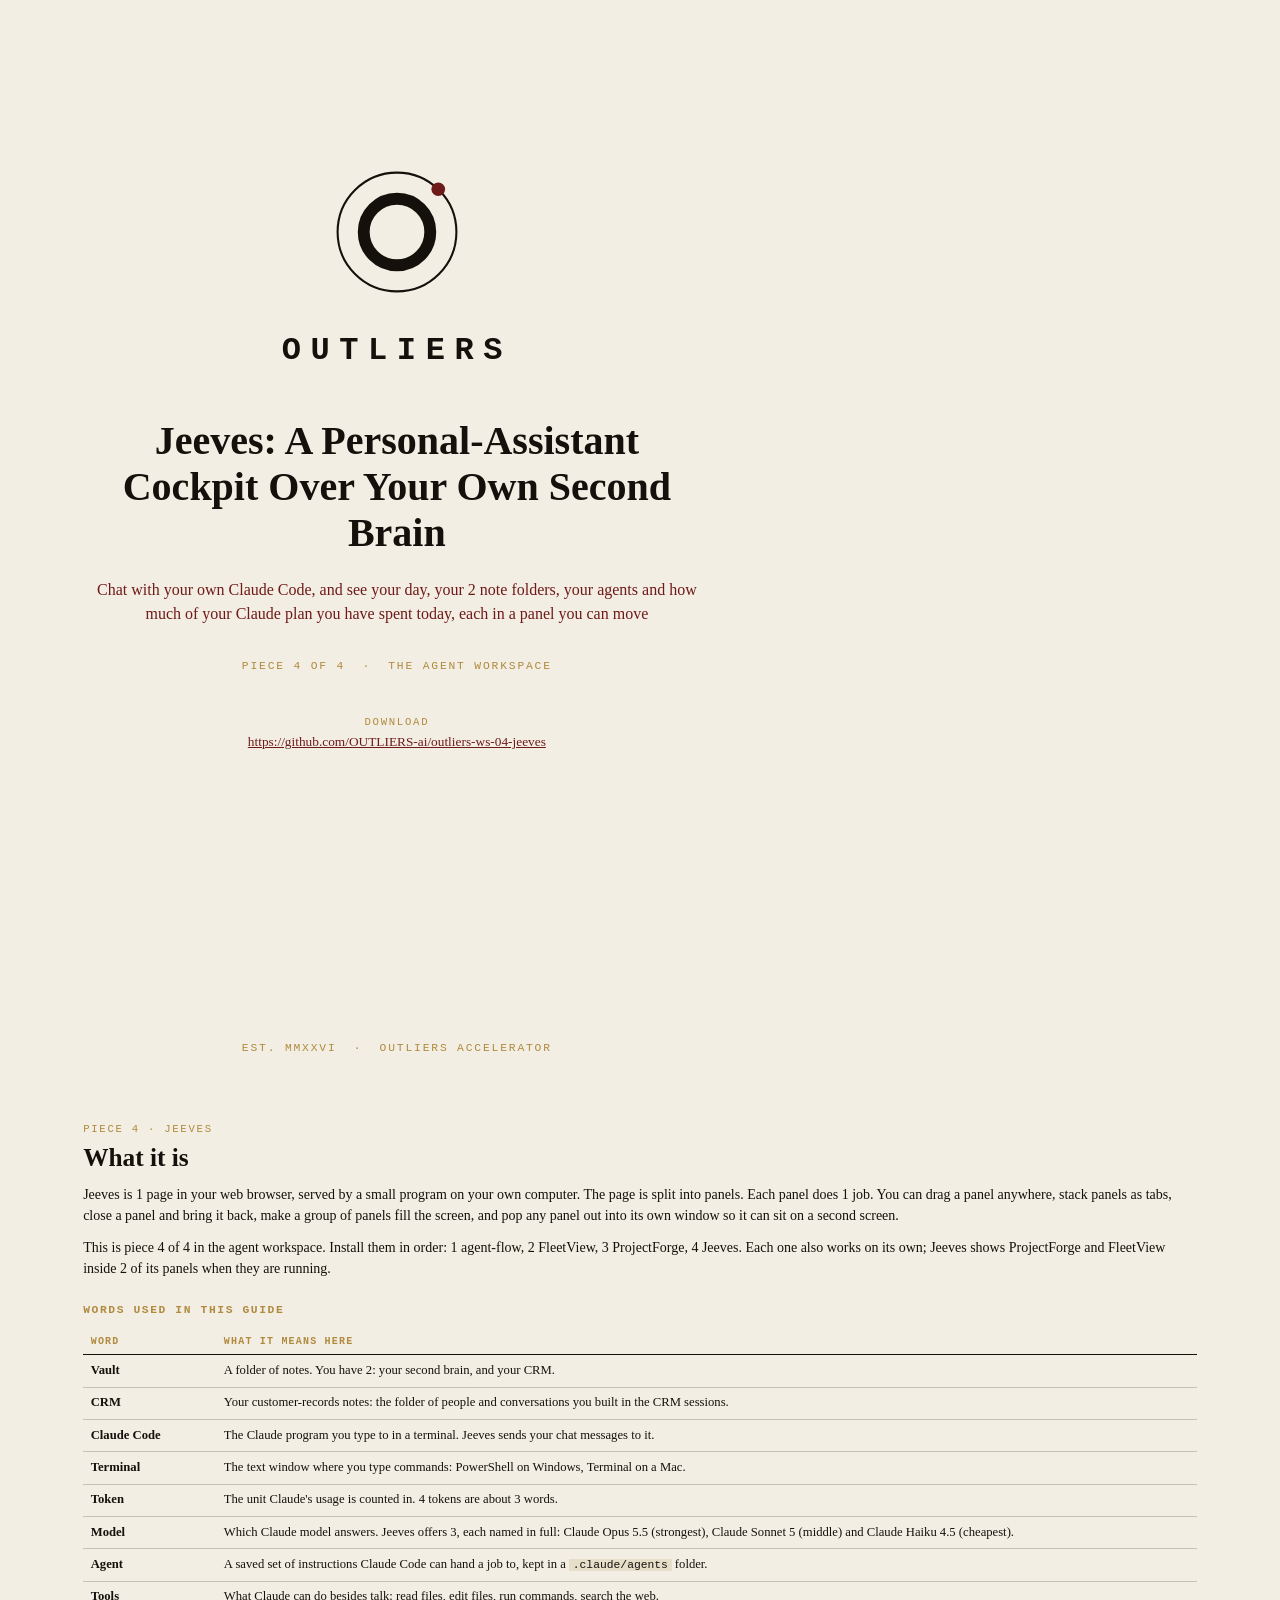
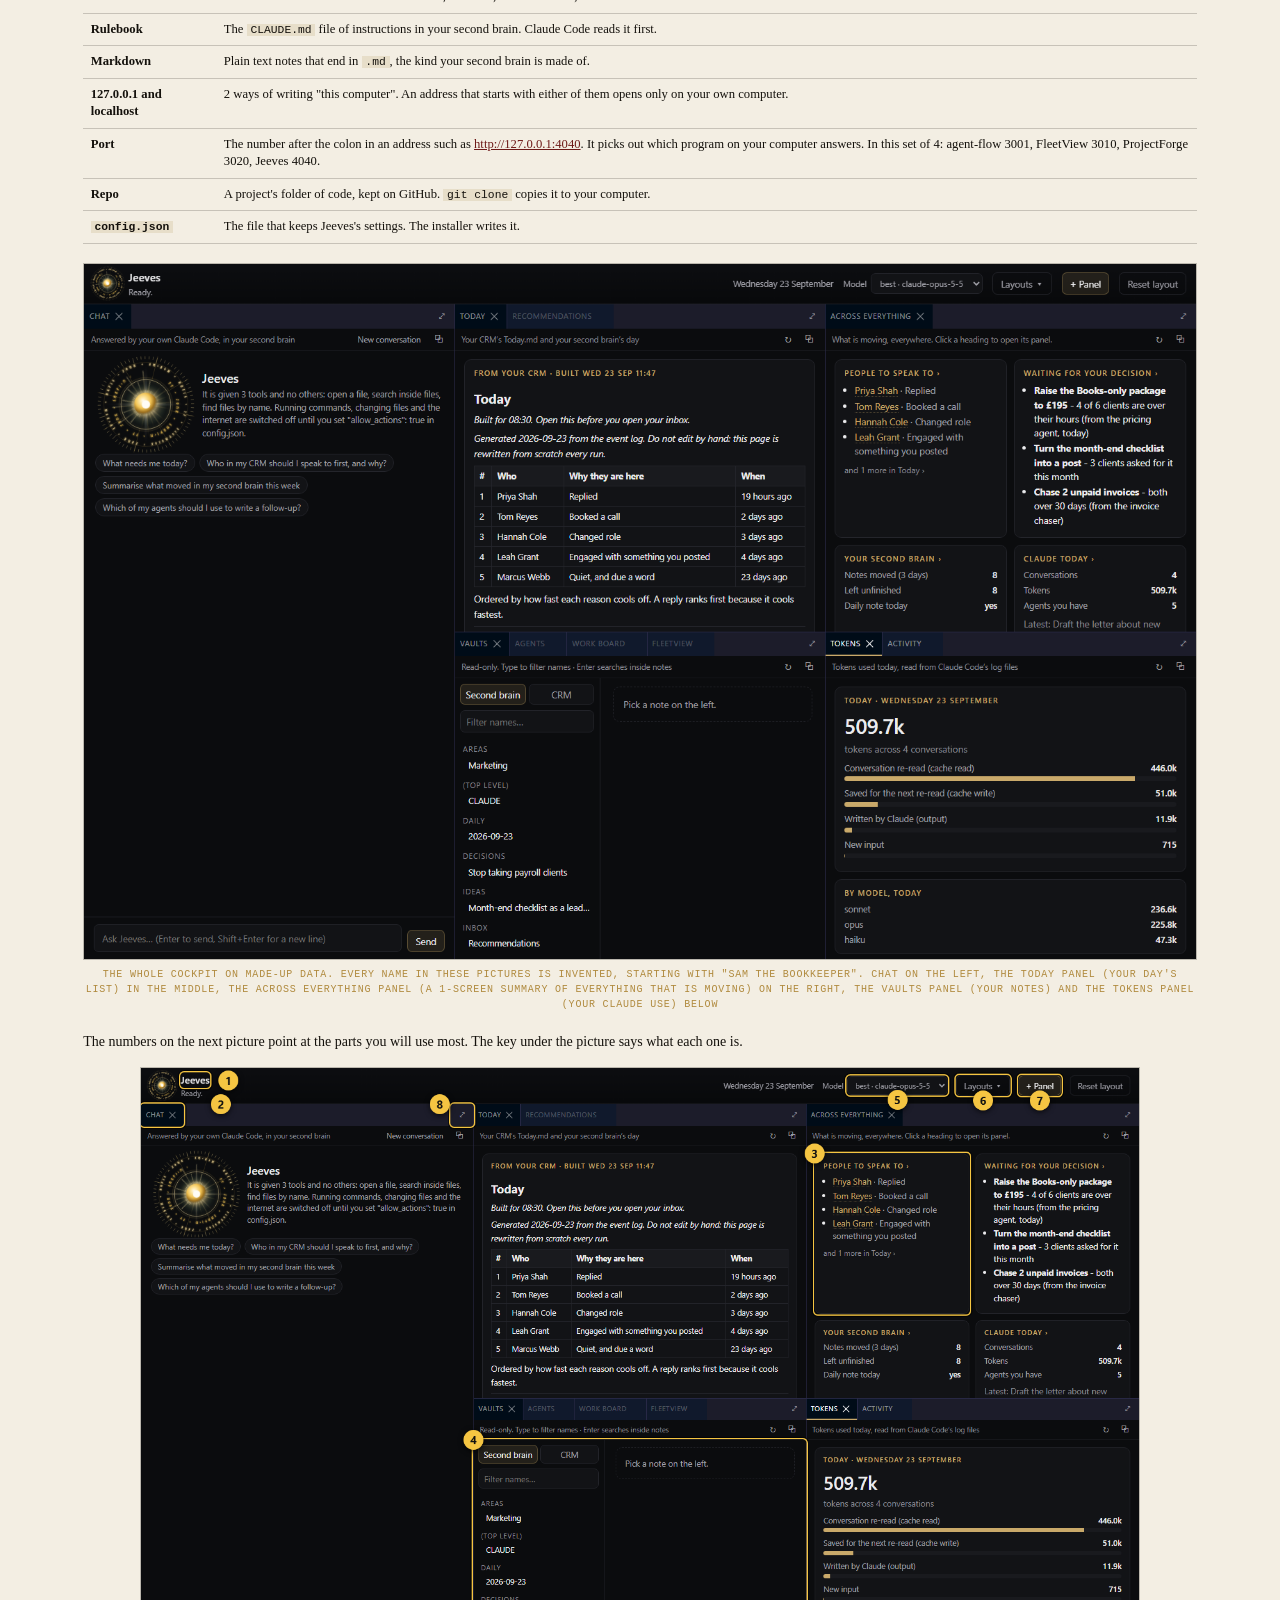
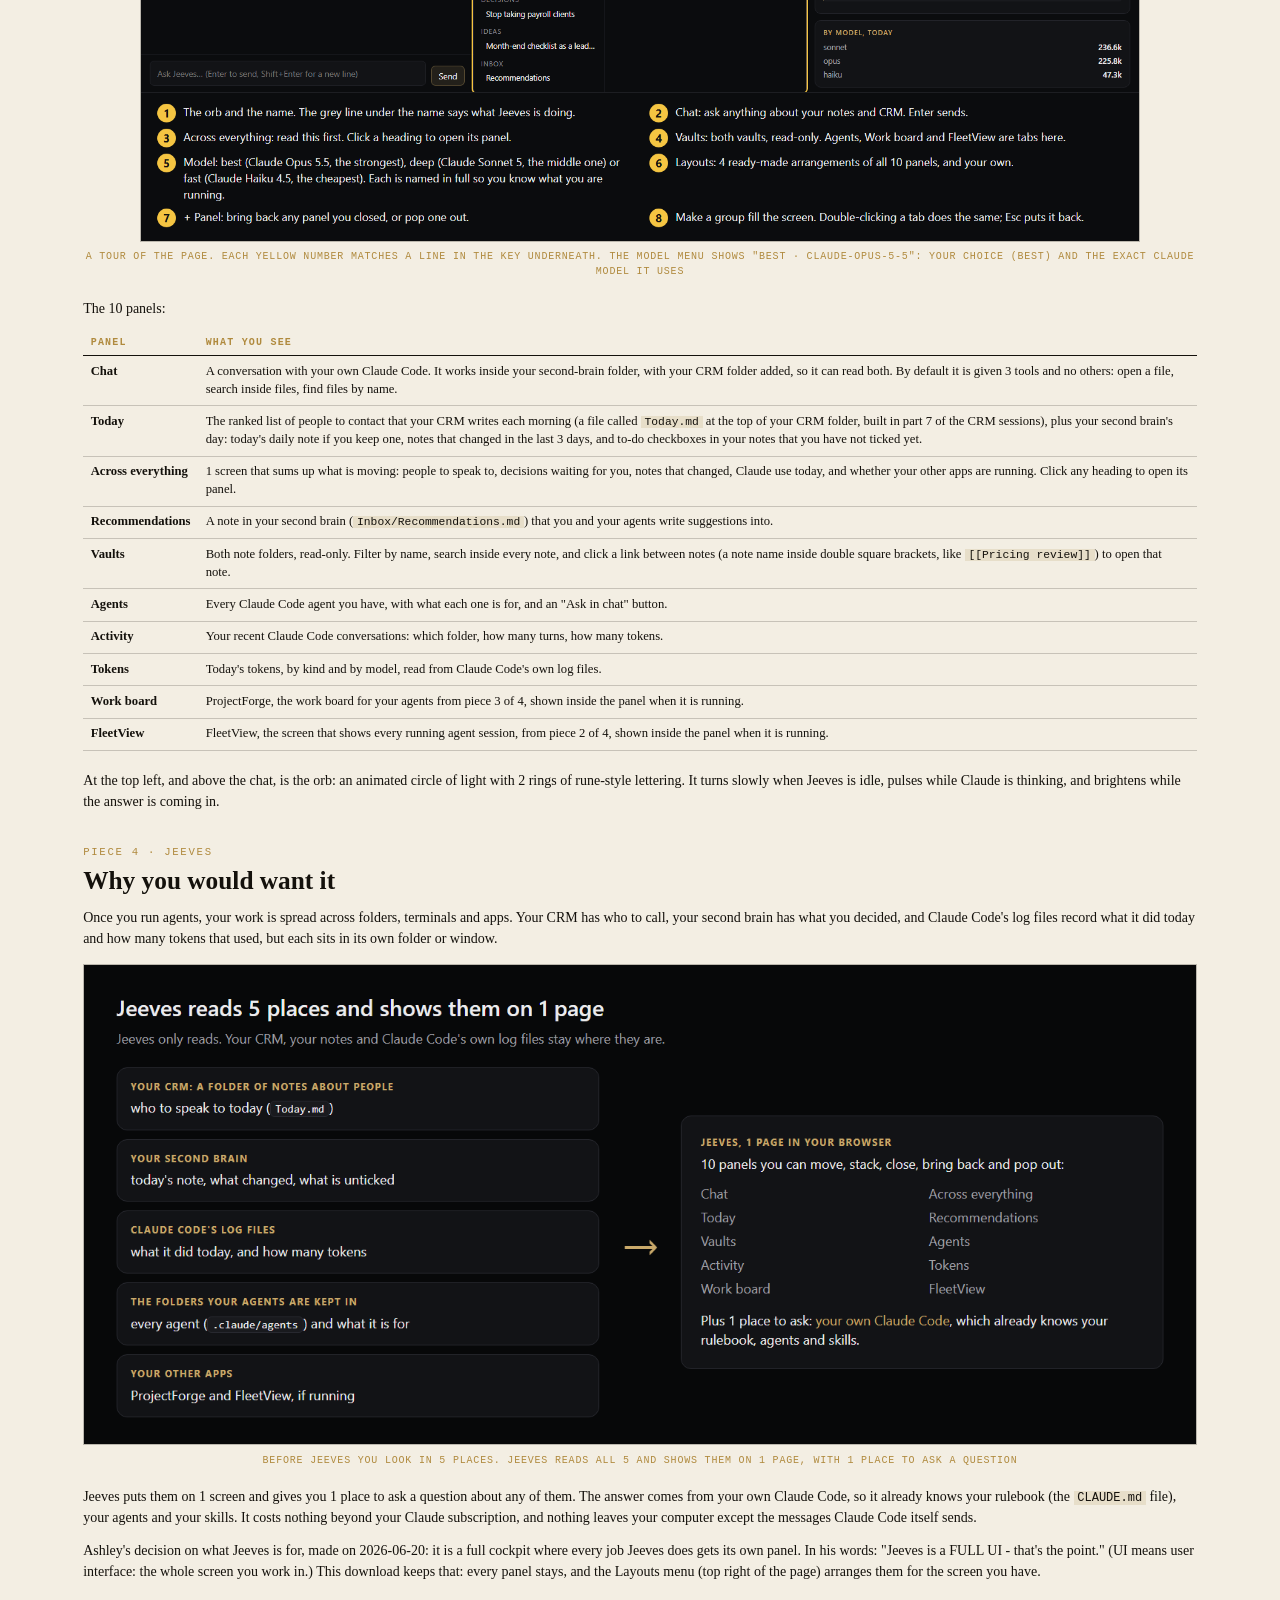
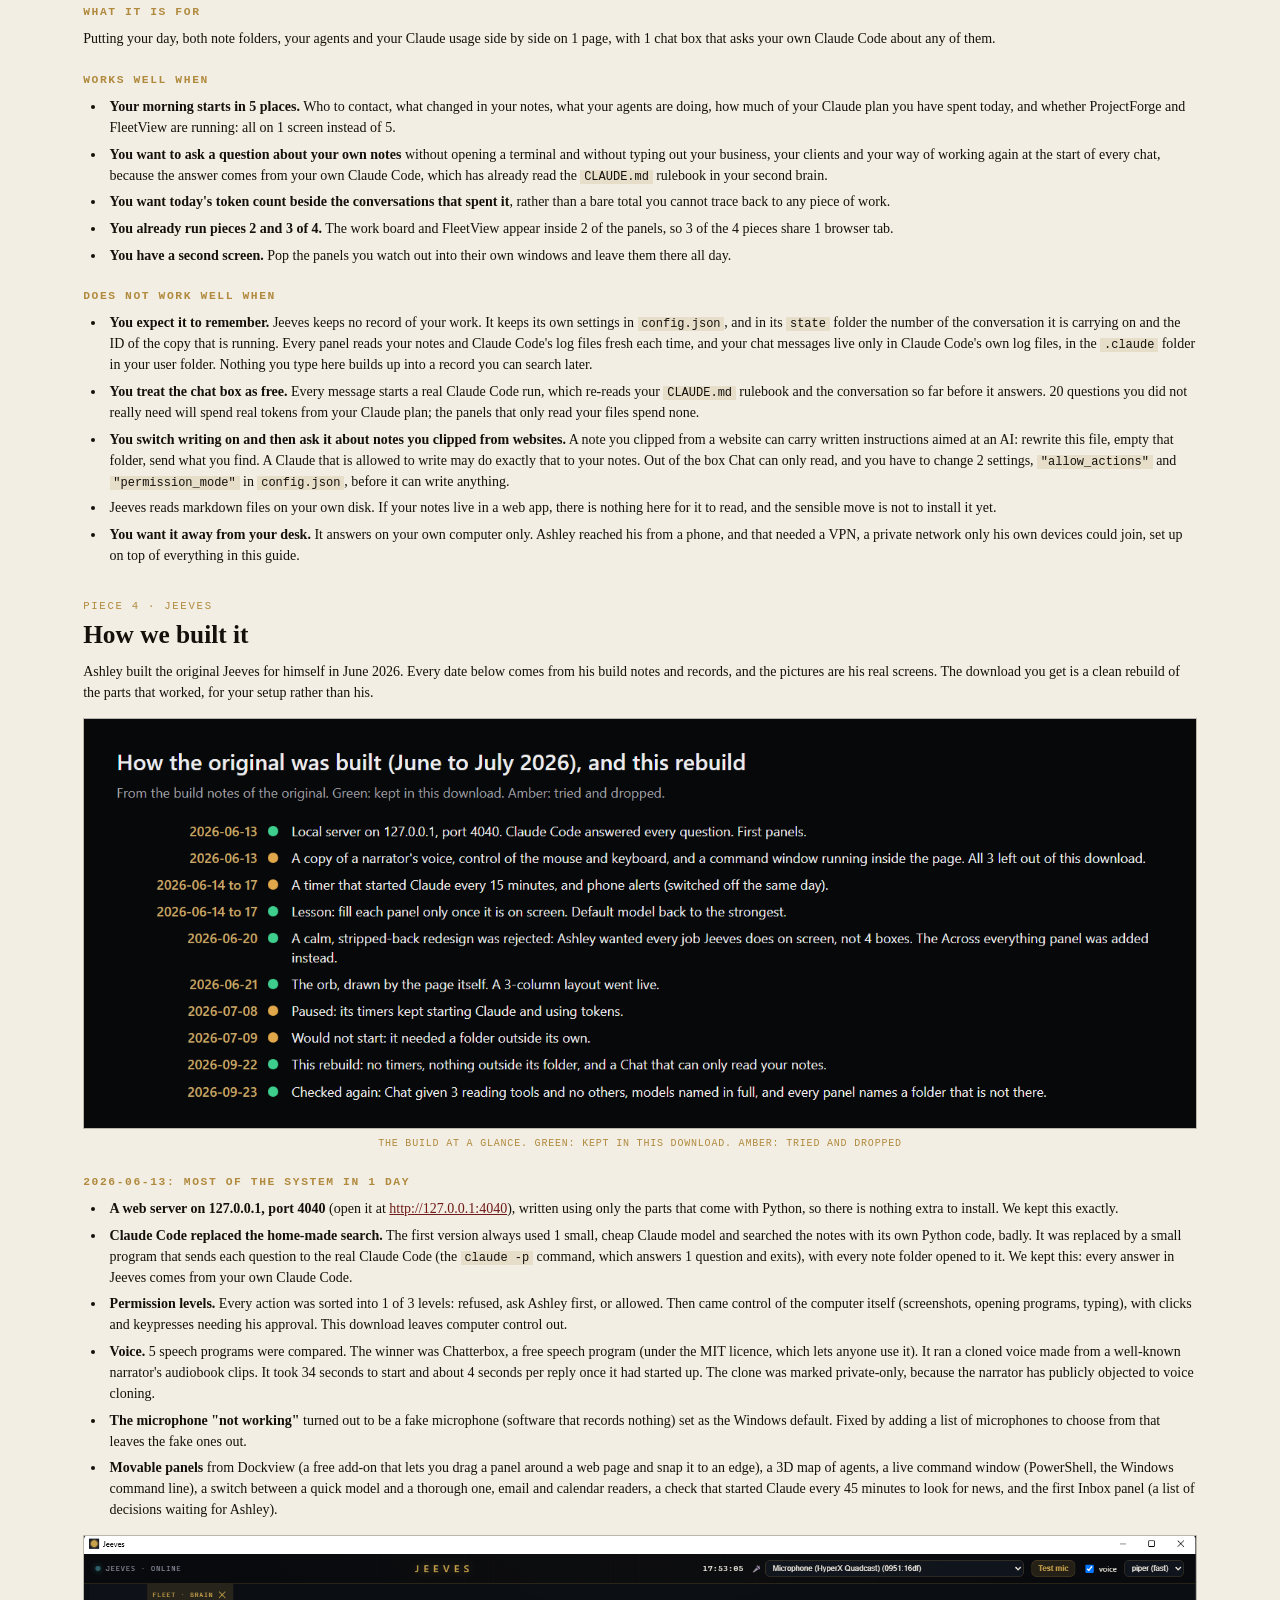
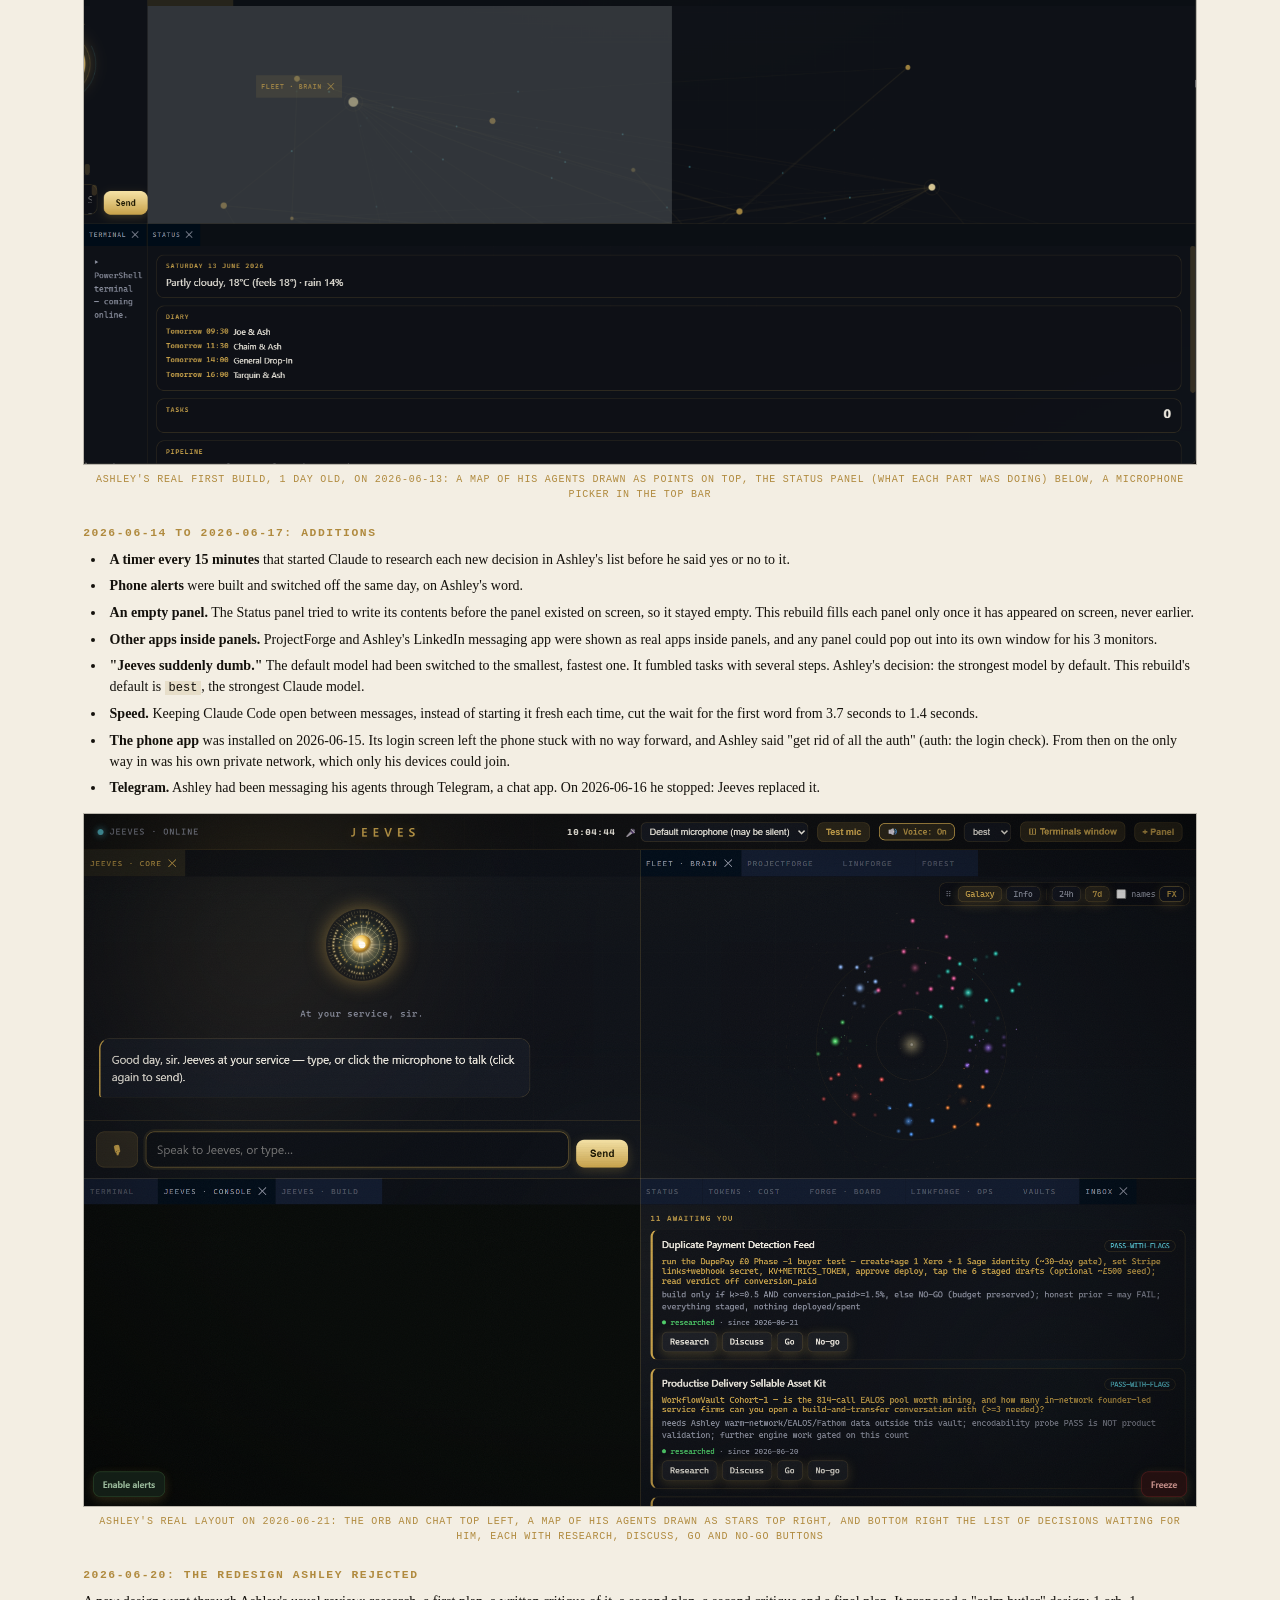
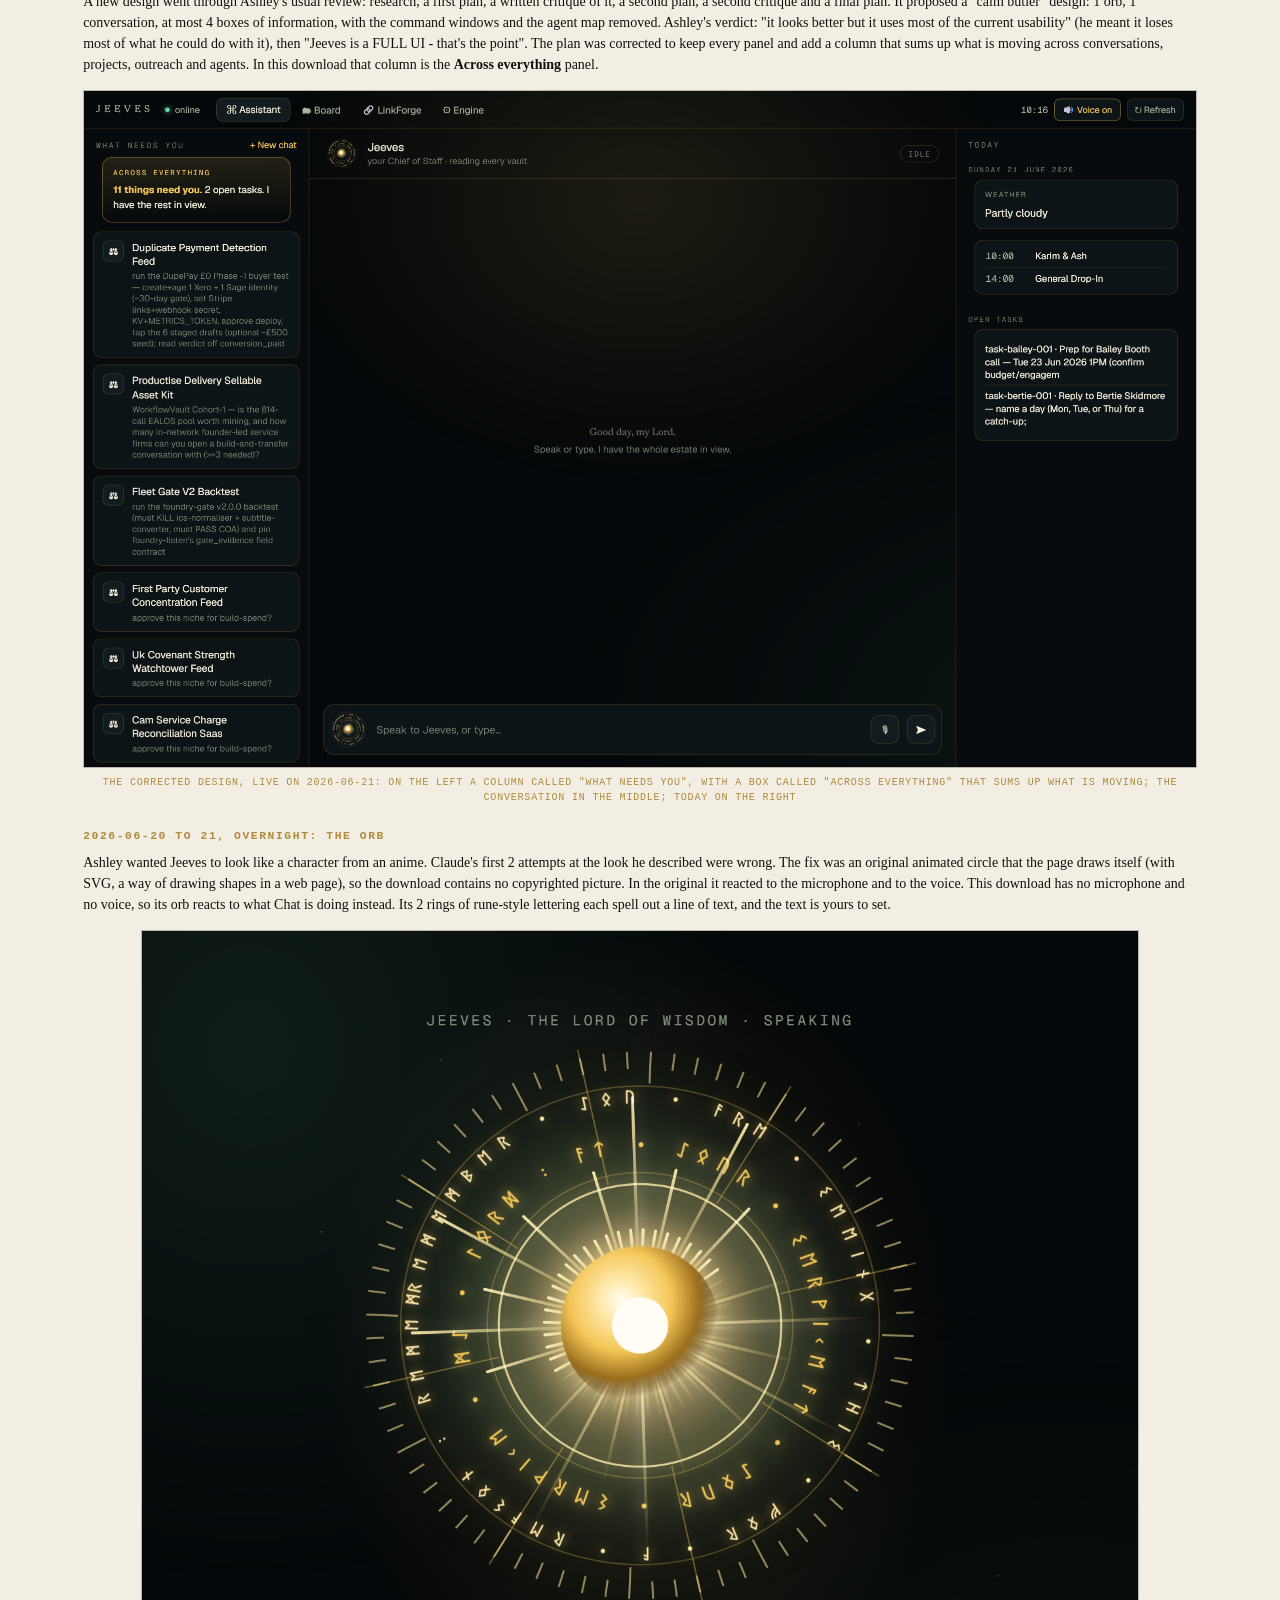
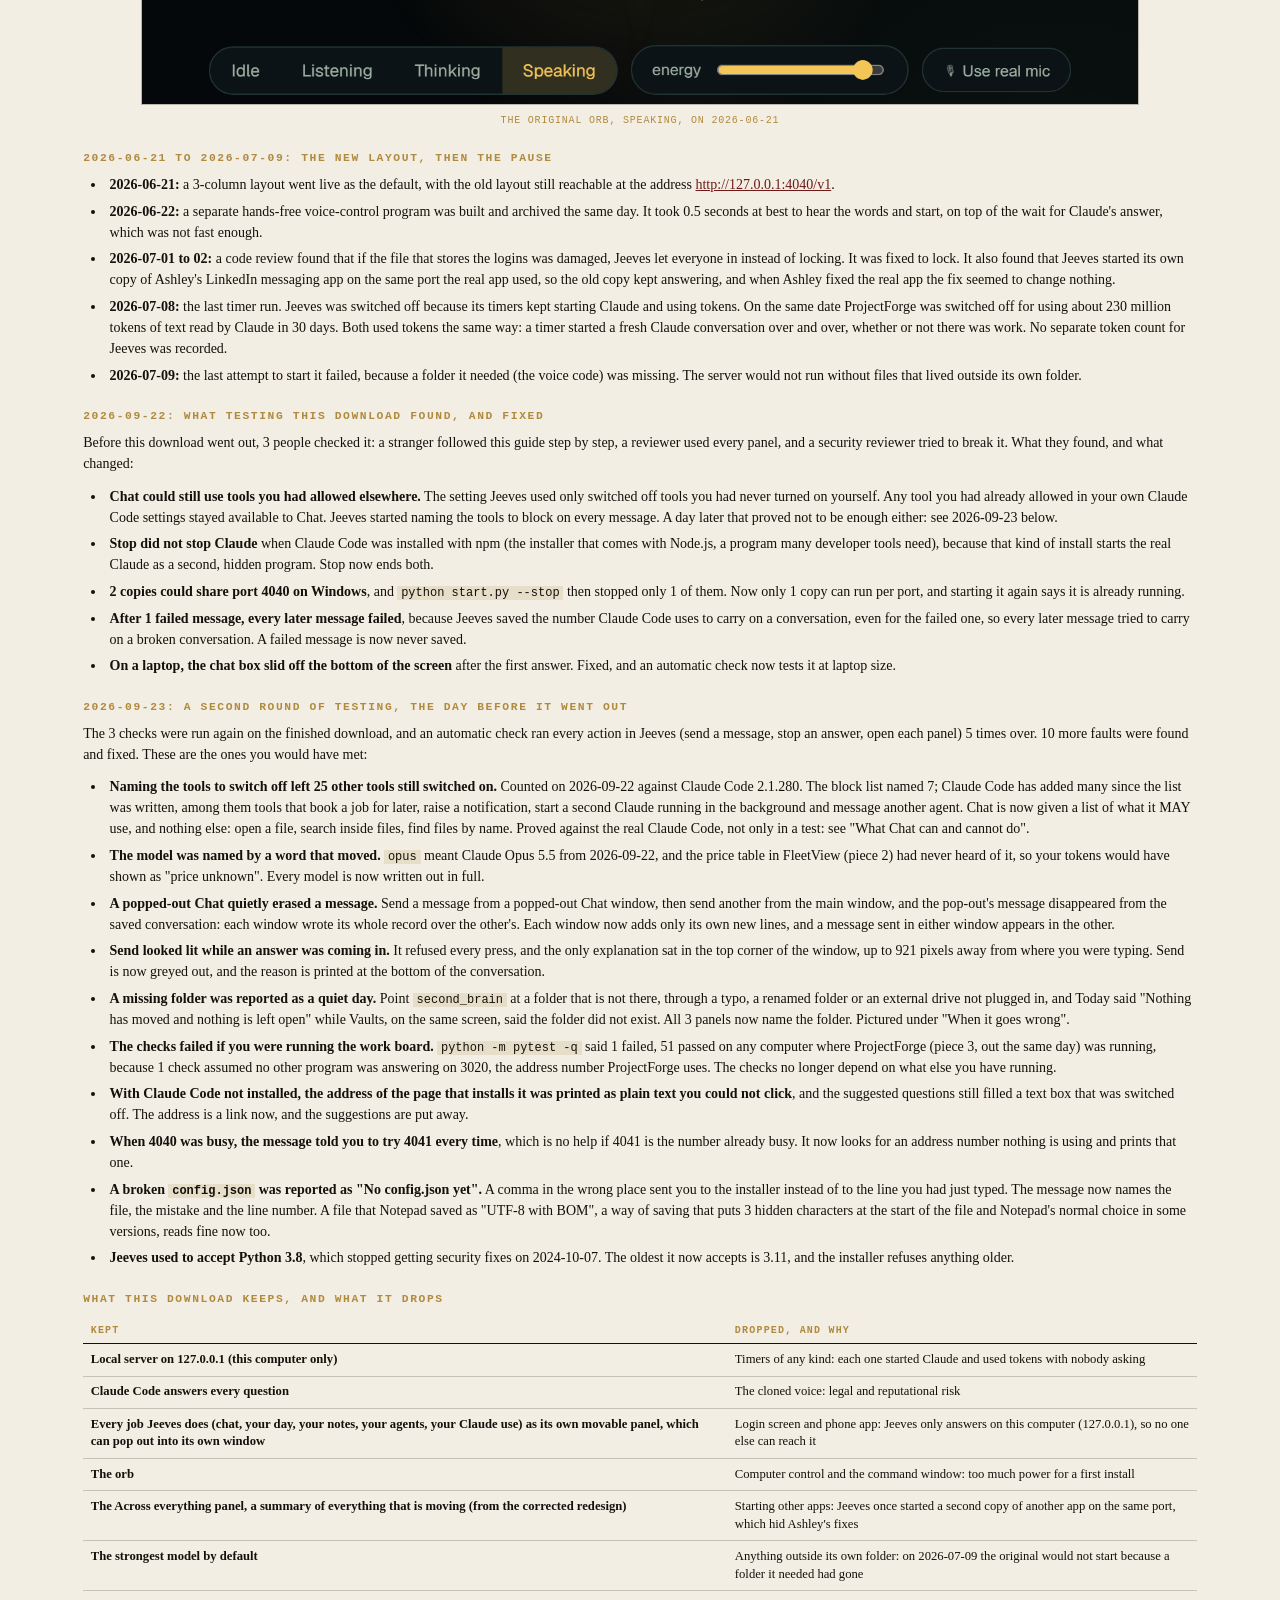
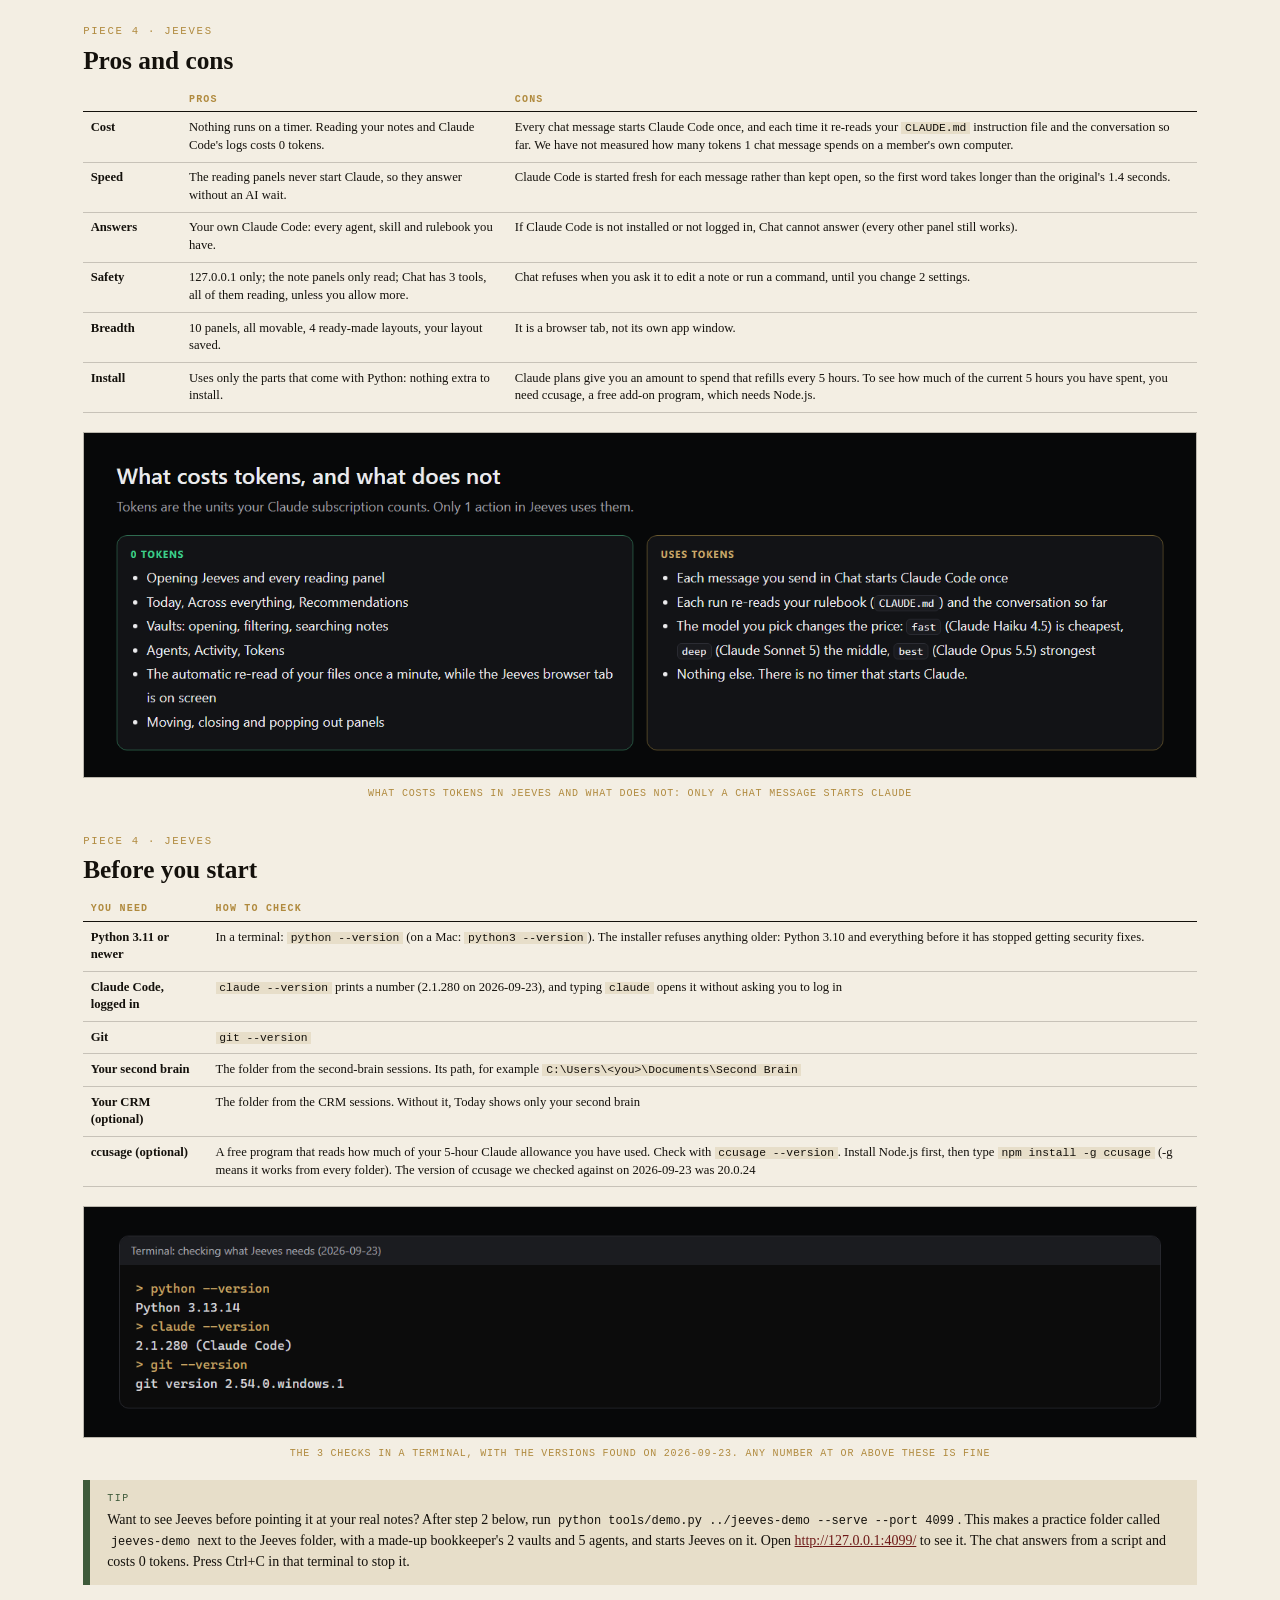
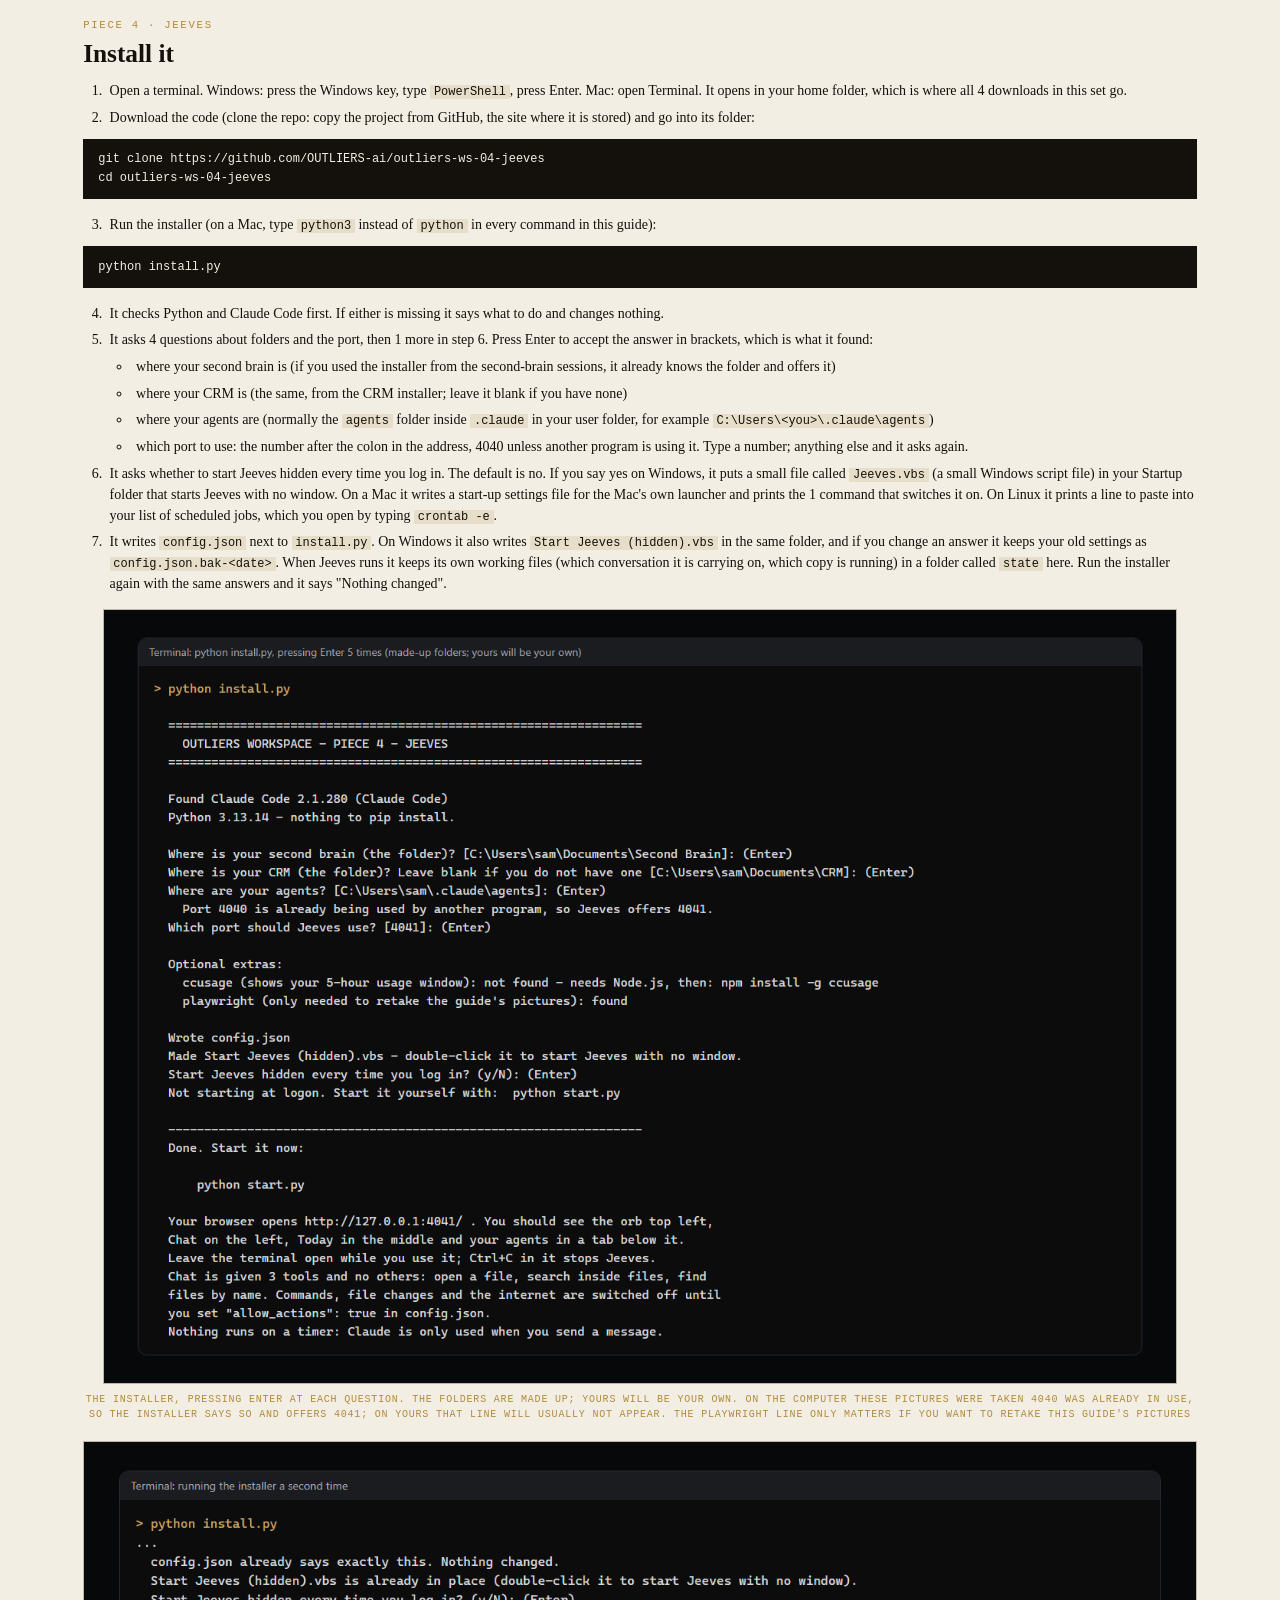
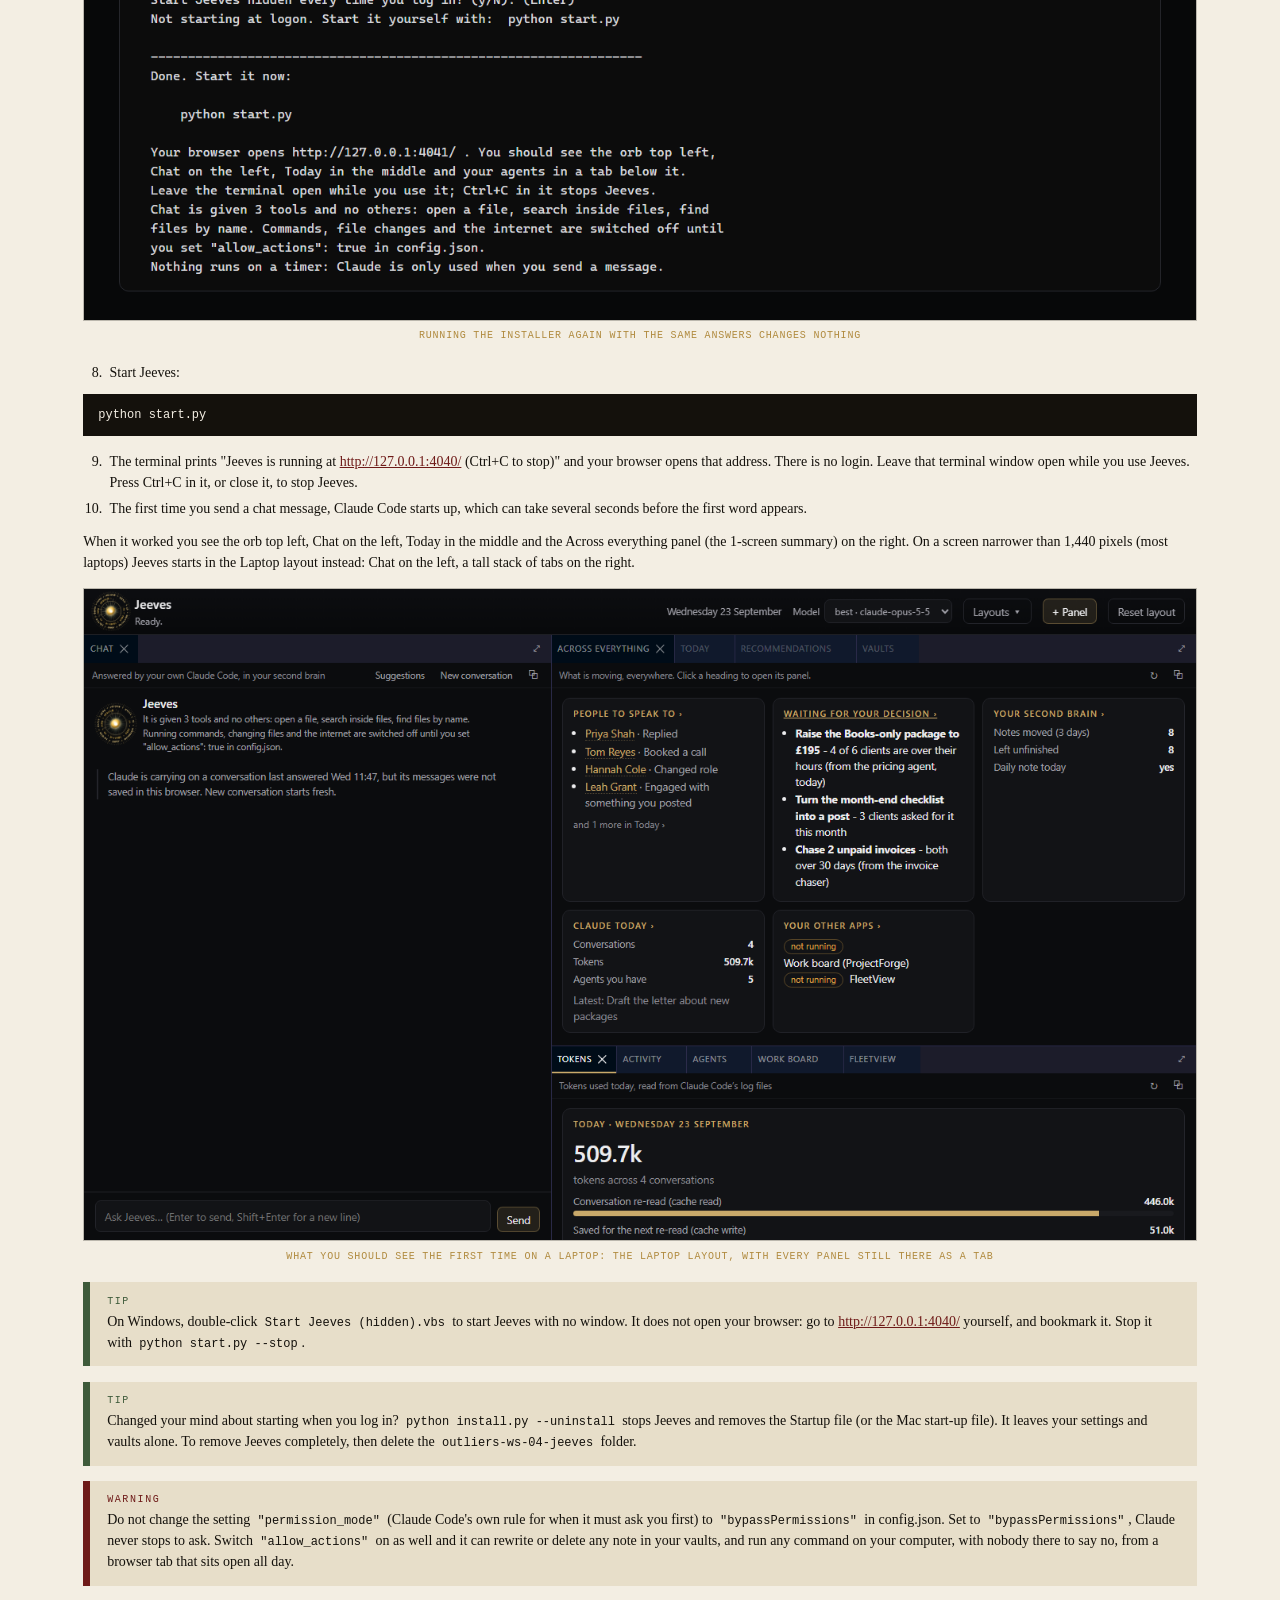
==== commit d5089cac: "Final plain English, anti-obscurity and anti-AI passes; pictures and counts corrected" ====
--- a/guide/jeeves-a-personal-assistant-cockpit-over-your-own-second-brain.html
+++ b/guide/jeeves-a-personal-assistant-cockpit-over-your-own-second-brain.html
@@ -76,9 +76,9 @@
   .end .kind { font-family:Consolas,monospace; font-size:8pt; letter-spacing:.16em; text-transform:uppercase;
                color:var(--brass); display:block; margin-bottom:2mm; }
   .end a { font-size:11pt; word-break:break-all; }
-</style></head><body><section class="cover"><div><svg width="132" height="132" viewBox="0 0 200 200" style="display:block;margin:0 auto"><circle cx="100" cy="100" r="90" fill="none" stroke="#14110C" stroke-width="3.15"/><circle cx="100" cy="100" r="50.4" fill="none" stroke="#14110C" stroke-width="18"/><circle cx="162.51" cy="35.26" r="10.35" fill="#6E1A18"/></svg><div class="word mono">Outliers</div><h1>Jeeves: A Personal-Assistant Cockpit Over Your Own Second Brain</h1><div class="sub">Chat with your own Claude Code, and see your day, your 2 note folders, your agents and how much Claude you have used, each in a panel you can move</div><div class="piece mono">Piece 4 of 4 &nbsp;&middot;&nbsp; The agent workspace</div><div class="dl"><span class="mono" style="font-size:8pt;color:#B08A3E;letter-spacing:.16em">Download</span><br><a href="https://github.com/OUTLIERS-ai/outliers-ws-04-jeeves">https://github.com/OUTLIERS-ai/outliers-ws-04-jeeves</a></div></div><div class="est mono">Est. MMXXVI &nbsp;&middot;&nbsp; Outliers Accelerator</div></section><main class="body"><div class="keep"><h2 class="first" data-line="8"><span class="label">Piece 4 &middot; Jeeves</span>What it is</h2><p data-line="10">Jeeves is 1 page in your web browser, served by a small program on your own computer. The page is split into panels. Each panel does 1 job. You can drag a panel anywhere, stack panels as tabs, close a panel and bring it back, make a group of panels fill the screen, and pop any panel out into its own window so it can sit on a second screen.</p></div>
+</style></head><body><section class="cover"><div><svg width="132" height="132" viewBox="0 0 200 200" style="display:block;margin:0 auto"><circle cx="100" cy="100" r="90" fill="none" stroke="#14110C" stroke-width="3.15"/><circle cx="100" cy="100" r="50.4" fill="none" stroke="#14110C" stroke-width="18"/><circle cx="162.51" cy="35.26" r="10.35" fill="#6E1A18"/></svg><div class="word mono">Outliers</div><h1>Jeeves: A Personal-Assistant Cockpit Over Your Own Second Brain</h1><div class="sub">Chat with your own Claude Code, and see your day, your 2 note folders, your agents and how much of your Claude plan you have spent today, each in a panel you can move</div><div class="piece mono">Piece 4 of 4 &nbsp;&middot;&nbsp; The agent workspace</div><div class="dl"><span class="mono" style="font-size:8pt;color:#B08A3E;letter-spacing:.16em">Download</span><br><a href="https://github.com/OUTLIERS-ai/outliers-ws-04-jeeves">https://github.com/OUTLIERS-ai/outliers-ws-04-jeeves</a></div></div><div class="est mono">Est. MMXXVI &nbsp;&middot;&nbsp; Outliers Accelerator</div></section><main class="body"><div class="keep"><h2 class="first" data-line="8"><span class="label">Piece 4 &middot; Jeeves</span>What it is</h2><p data-line="10">Jeeves is 1 page in your web browser, served by a small program on your own computer. The page is split into panels. Each panel does 1 job. You can drag a panel anywhere, stack panels as tabs, close a panel and bring it back, make a group of panels fill the screen, and pop any panel out into its own window so it can sit on a second screen.</p></div>
 <p data-line="12">This is piece 4 of 4 in the agent workspace. Install them in order: 1 agent-flow, 2 FleetView, 3 ProjectForge, 4 Jeeves. Each one also works on its own; Jeeves shows ProjectForge and FleetView inside 2 of its panels when they are running.</p>
-<div class="keep"><h3 data-line="14">Words used in this guide</h3><table data-line="16"><thead><tr><th>Word</th><th>What it means here</th></tr></thead><tbody><tr data-line="18"><td>Vault</td><td>A folder of notes. You have 2: your second brain, and your CRM.</td></tr><tr data-line="19"><td>CRM</td><td>Your customer-records notes: the folder of people and conversations you built in the CRM sessions.</td></tr><tr data-line="20"><td>Claude Code</td><td>The Claude program you type to in a terminal. Jeeves sends your chat messages to it.</td></tr><tr data-line="21"><td>Terminal</td><td>The text window where you type commands: PowerShell on Windows, Terminal on a Mac.</td></tr><tr data-line="22"><td>Token</td><td>The unit Claude's usage is counted in. 1 token is roughly 3 quarters of a word.</td></tr><tr data-line="23"><td>Model</td><td>Which Claude model answers. Jeeves offers 3, each named in full: Claude Opus 5.5 (strongest), Claude Sonnet 5 (middle) and Claude Haiku 4.5 (cheapest).</td></tr><tr data-line="24"><td>Agent</td><td>A saved set of instructions Claude Code can hand a job to, kept in a <code>.claude/<wbr>agents</code> folder.</td></tr><tr data-line="25"><td>Tools</td><td>What Claude can do besides talk: read files, edit files, run commands, search the web.</td></tr><tr data-line="26"><td>Rulebook</td><td>The <code>CLAUDE.md</code> file of instructions in your second brain. Claude Code reads it first.</td></tr><tr data-line="27"><td>Markdown</td><td>Plain text notes that end in <code>.md</code>, the kind your second brain is made of.</td></tr><tr data-line="28"><td>127.0.0.1 and localhost</td><td>2 ways of writing "this computer". An address that starts with either of them opens only on your own computer.</td></tr><tr data-line="29"><td>Port</td><td>The number after the colon in an address such as <a href="http://127.0.0.1:4040">http://127.0.0.1:4040</a>. It picks out which program on your computer answers. In this set of 4: agent-flow 3001, FleetView 3010, ProjectForge 3020, Jeeves 4040.</td></tr><tr data-line="30"><td>Repo</td><td>A project's folder of code, kept on GitHub. <code>git clone</code> copies it to your computer.</td></tr><tr data-line="31"><td><code>config.json</code></td><td>The file that keeps Jeeves's settings. The installer writes it.</td></tr></tbody></table></div>
+<div class="keep"><h3 data-line="14">Words used in this guide</h3><table data-line="16"><thead><tr><th>Word</th><th>What it means here</th></tr></thead><tbody><tr data-line="18"><td>Vault</td><td>A folder of notes. You have 2: your second brain, and your CRM.</td></tr><tr data-line="19"><td>CRM</td><td>Your customer-records notes: the folder of people and conversations you built in the CRM sessions.</td></tr><tr data-line="20"><td>Claude Code</td><td>The Claude program you type to in a terminal. Jeeves sends your chat messages to it.</td></tr><tr data-line="21"><td>Terminal</td><td>The text window where you type commands: PowerShell on Windows, Terminal on a Mac.</td></tr><tr data-line="22"><td>Token</td><td>The unit Claude's usage is counted in. 4 tokens are about 3 words.</td></tr><tr data-line="23"><td>Model</td><td>Which Claude model answers. Jeeves offers 3, each named in full: Claude Opus 5.5 (strongest), Claude Sonnet 5 (middle) and Claude Haiku 4.5 (cheapest).</td></tr><tr data-line="24"><td>Agent</td><td>A saved set of instructions Claude Code can hand a job to, kept in a <code>.claude/<wbr>agents</code> folder.</td></tr><tr data-line="25"><td>Tools</td><td>What Claude can do besides talk: read files, edit files, run commands, search the web.</td></tr><tr data-line="26"><td>Rulebook</td><td>The <code>CLAUDE.md</code> file of instructions in your second brain. Claude Code reads it first.</td></tr><tr data-line="27"><td>Markdown</td><td>Plain text notes that end in <code>.md</code>, the kind your second brain is made of.</td></tr><tr data-line="28"><td>127.0.0.1 and localhost</td><td>2 ways of writing "this computer". An address that starts with either of them opens only on your own computer.</td></tr><tr data-line="29"><td>Port</td><td>The number after the colon in an address such as <a href="http://127.0.0.1:4040">http://127.0.0.1:4040</a>. It picks out which program on your computer answers. In this set of 4: agent-flow 3001, FleetView 3010, ProjectForge 3020, Jeeves 4040.</td></tr><tr data-line="30"><td>Repo</td><td>A project's folder of code, kept on GitHub. <code>git clone</code> copies it to your computer.</td></tr><tr data-line="31"><td><code>config.json</code></td><td>The file that keeps Jeeves's settings. The installer writes it.</td></tr></tbody></table></div>
 <figure data-line="33"><img src="img/cockpit-start.png" alt="The whole cockpit on made-up data. Every name in these pictures is invented, starting with &quot;Sam the bookkeeper&quot;. Chat on the left, the Today panel (your day&#x27;s list) in the middle, the Across everything panel (a 1-screen summary of everything that is moving) on the right, the Vaults panel (your notes) and the Tokens panel (your Claude use) below"><figcaption>The whole cockpit on made-up data. Every name in these pictures is invented, starting with "Sam the bookkeeper". Chat on the left, the Today panel (your day's list) in the middle, the Across everything panel (a 1-screen summary of everything that is moving) on the right, the Vaults panel (your notes) and the Tokens panel (your Claude use) below</figcaption></figure>
 <p data-line="35">The numbers on the next picture point at the parts you will use most. The key under the picture says what each one is.</p>
 <figure data-line="37"><img src="img/cockpit-tour.png" alt="A tour of the page. Each yellow number matches a line in the key underneath. The model menu shows &quot;best · claude-opus-5-5&quot;: your choice (best) and the exact Claude model it uses"><figcaption>A tour of the page. Each yellow number matches a line in the key underneath. The model menu shows "best · claude-opus-5-5": your choice (best) and the exact Claude model it uses</figcaption></figure>
@@ -88,29 +88,29 @@
 <div class="keep"><h2 data-line="56"><span class="label">Piece 4 &middot; Jeeves</span>Why you would want it</h2><p data-line="58">Once you run agents, your work is spread across folders, terminals and apps. Your CRM has who to call, your second brain has what you decided, and Claude Code's log files record what it did today and how many tokens that used, but each sits in its own folder or window.</p></div>
 <figure data-line="60"><img src="img/diagram-why.png" alt="Before Jeeves you look in 5 places. Jeeves reads all 5 and shows them on 1 page, with 1 place to ask a question"><figcaption>Before Jeeves you look in 5 places. Jeeves reads all 5 and shows them on 1 page, with 1 place to ask a question</figcaption></figure>
 <p data-line="62">Jeeves puts them on 1 screen and gives you 1 place to ask a question about any of them. The answer comes from your own Claude Code, so it already knows your rulebook (the <code>CLAUDE.md</code> file), your agents and your skills. It costs nothing beyond your Claude subscription, and nothing leaves your computer except the messages Claude Code itself sends.</p>
-<p data-line="64">Ashley's decision on what Jeeves is for, made on 2026-06-20: it is a full cockpit where every ability has its own panel, not a chat box with an orb. In his words: "Jeeves is a FULL UI - that's the point." (UI means user interface: the whole screen you work in.) This download keeps that: every panel stays, and the Layouts menu (top right of the page) arranges them for the screen you have.</p>
+<p data-line="64">Ashley's decision on what Jeeves is for, made on 2026-06-20: it is a full cockpit where every job Jeeves does gets its own panel. In his words: "Jeeves is a FULL UI - that's the point." (UI means user interface: the whole screen you work in.) This download keeps that: every panel stays, and the Layouts menu (top right of the page) arranges them for the screen you have.</p>
 <div class="keep"><h3 data-line="66">What it is for</h3><p data-line="68">Putting your day, both note folders, your agents and your Claude usage side by side on 1 page, with 1 chat box that asks your own Claude Code about any of them.</p></div>
-<div class="keep"><h3 data-line="70">Works well when</h3><div data-line="72"><ul><li data-line="72"><strong>Your morning starts in 5 places.</strong> Who to contact, what changed in your notes, what your agents are doing, what you have used today: all on 1 screen instead of 5.</li><li data-line="73"><strong>You want to ask a question about your own notes</strong> without opening a terminal and without repeating who you are, because the answer comes from your own Claude Code with your rulebook already loaded.</li><li data-line="74"><strong>You want today's Claude usage beside the work that caused it</strong>, rather than as a number with no story attached.</li><li data-line="75"><strong>You already run pieces 2 and 3 of 4.</strong> The work board and FleetView appear inside 2 of the panels, so 3 of the 4 pieces share 1 browser tab.</li><li data-line="76"><strong>You have a second screen.</strong> Pop the panels you watch out into their own windows and leave them there all day.</li></ul></div></div>
-<div class="keep"><h3 data-line="78">Does not work well when</h3><div data-line="80"><ul><li data-line="80"><strong>You expect it to remember.</strong> Jeeves stores nothing of its own. Every panel reads your notes and Claude Code's log files fresh each time, and a chat message is kept only where Claude Code already keeps it. Nothing you type here builds up into a record you can search later.</li><li data-line="81"><strong>You treat the chat box as free.</strong> Every message starts a real Claude Code run, which re-reads your <code>CLAUDE.md</code> rulebook and the conversation so far before it answers. 20 idle questions cost real usage; the reading panels cost none.</li><li data-line="82"><strong>You switch writing on and then ask it about notes you clipped from websites.</strong> A clipped note can contain written instructions aimed at an AI, and an AI that is allowed to write may follow them. Out of the box Chat can only read, and that is why 2 separate settings stand between you and writing.</li><li data-line="83"><strong>Your notes are not files on this computer.</strong> Jeeves reads markdown files on your own disk. If your notes live in a web app, there is nothing here for it to read, and the sensible move is not to install it yet.</li><li data-line="84"><strong>You want it away from your desk.</strong> It answers on your own computer only. Ashley reached his from a phone, and that needed a private network of his own on top of everything in this guide.</li></ul></div></div>
+<div class="keep"><h3 data-line="70">Works well when</h3><div data-line="72"><ul><li data-line="72"><strong>Your morning starts in 5 places.</strong> Who to contact, what changed in your notes, what your agents are doing, how much of your Claude plan you have spent today, and whether ProjectForge and FleetView are running: all on 1 screen instead of 5.</li><li data-line="73"><strong>You want to ask a question about your own notes</strong> without opening a terminal and without typing out your business, your clients and your way of working again at the start of every chat, because the answer comes from your own Claude Code, which has already read the <code>CLAUDE.md</code> rulebook in your second brain.</li><li data-line="74"><strong>You want today's token count beside the conversations that spent it</strong>, rather than a bare total you cannot trace back to any piece of work.</li><li data-line="75"><strong>You already run pieces 2 and 3 of 4.</strong> The work board and FleetView appear inside 2 of the panels, so 3 of the 4 pieces share 1 browser tab.</li><li data-line="76"><strong>You have a second screen.</strong> Pop the panels you watch out into their own windows and leave them there all day.</li></ul></div></div>
+<div class="keep"><h3 data-line="78">Does not work well when</h3><div data-line="80"><ul><li data-line="80"><strong>You expect it to remember.</strong> Jeeves keeps no record of your work. It keeps its own settings in <code>config.json</code>, and in its <code>state</code> folder the number of the conversation it is carrying on and the ID of the copy that is running. Every panel reads your notes and Claude Code's log files fresh each time, and your chat messages live only in Claude Code's own log files, in the <code>.claude</code> folder in your user folder. Nothing you type here builds up into a record you can search later.</li><li data-line="81"><strong>You treat the chat box as free.</strong> Every message starts a real Claude Code run, which re-reads your <code>CLAUDE.md</code> rulebook and the conversation so far before it answers. 20 questions you did not really need will spend real tokens from your Claude plan; the panels that only read your files spend none.</li><li data-line="82"><strong>You switch writing on and then ask it about notes you clipped from websites.</strong> A note you clipped from a website can carry written instructions aimed at an AI: rewrite this file, empty that folder, send what you find. A Claude that is allowed to write may do exactly that to your notes. Out of the box Chat can only read, and you have to change 2 settings, <code>&quot;allow_actions&quot;</code> and <code>&quot;permission_mode&quot;</code> in <code>config.json</code>, before it can write anything.</li><li data-line="83">Jeeves reads markdown files on your own disk. If your notes live in a web app, there is nothing here for it to read, and the sensible move is not to install it yet.</li><li data-line="84"><strong>You want it away from your desk.</strong> It answers on your own computer only. Ashley reached his from a phone, and that needed a VPN, a private network only his own devices could join, set up on top of everything in this guide.</li></ul></div></div>
 <div class="keep"><h2 data-line="86"><span class="label">Piece 4 &middot; Jeeves</span>How we built it</h2><p data-line="88">Ashley built the original Jeeves for himself in June 2026. Every date below comes from his build notes and records, and the pictures are his real screens. The download you get is a clean rebuild of the parts that worked, for your setup rather than his.</p></div>
 <figure data-line="90"><img src="img/diagram-timeline.png" alt="The build at a glance. Green: kept in this download. Amber: tried and dropped"><figcaption>The build at a glance. Green: kept in this download. Amber: tried and dropped</figcaption></figure>
-<div class="keep"><h3 data-line="92">2026-06-13: most of the system in 1 day</h3><div data-line="94"><ul><li data-line="94"><strong>A web server on 127.0.0.1, port 4040</strong> (open it at <a href="http://127.0.0.1:4040">http://127.0.0.1:4040</a>), written using only the parts that come with Python, so there is nothing extra to install. We kept this exactly.</li><li data-line="95"><strong>Claude Code replaced the home-made search.</strong> The first version always used 1 small, cheap Claude model and searched the notes with its own Python code, badly. It was replaced by a small program that sends each question to the real Claude Code (the <code>claude -p</code> command, which answers 1 question and exits), with every note folder opened to it. We kept this: every answer in Jeeves comes from your own Claude Code.</li><li data-line="96"><strong>Permission levels.</strong> Every action was sorted into 1 of 3 levels: refused, ask Ashley first, or allowed. Then came control of the computer itself (screenshots, opening programs, typing), with clicks and keypresses needing his approval. This download leaves computer control out.</li><li data-line="97"><strong>Voice.</strong> 5 speech programs were compared. The winner was Chatterbox, a free speech program (under the MIT licence, which lets anyone use it). It ran a cloned voice made from a well-known narrator's audiobook clips. It took 34 seconds to start and about 4 seconds per reply once it had started up. The clone was marked private-only, because the narrator has publicly objected to voice cloning.</li><li data-line="98"><strong>The microphone "not working"</strong> turned out to be a fake microphone (software that records nothing) set as the Windows default. Fixed with a picker that skips fake microphones.</li><li data-line="99"><strong>Movable panels</strong> from Dockview (a free add-on for web pages whose panels you can drag and dock), a 3D map of agents, a live command window (PowerShell, the Windows command line), a switch between a quick model and a thorough one, email and calendar readers, a check that started Claude every 45 minutes to look for news, and the first Inbox panel (a list of decisions waiting for Ashley).</li></ul></div></div>
+<div class="keep"><h3 data-line="92">2026-06-13: most of the system in 1 day</h3><div data-line="94"><ul><li data-line="94"><strong>A web server on 127.0.0.1, port 4040</strong> (open it at <a href="http://127.0.0.1:4040">http://127.0.0.1:4040</a>), written using only the parts that come with Python, so there is nothing extra to install. We kept this exactly.</li><li data-line="95"><strong>Claude Code replaced the home-made search.</strong> The first version always used 1 small, cheap Claude model and searched the notes with its own Python code, badly. It was replaced by a small program that sends each question to the real Claude Code (the <code>claude -p</code> command, which answers 1 question and exits), with every note folder opened to it. We kept this: every answer in Jeeves comes from your own Claude Code.</li><li data-line="96"><strong>Permission levels.</strong> Every action was sorted into 1 of 3 levels: refused, ask Ashley first, or allowed. Then came control of the computer itself (screenshots, opening programs, typing), with clicks and keypresses needing his approval. This download leaves computer control out.</li><li data-line="97"><strong>Voice.</strong> 5 speech programs were compared. The winner was Chatterbox, a free speech program (under the MIT licence, which lets anyone use it). It ran a cloned voice made from a well-known narrator's audiobook clips. It took 34 seconds to start and about 4 seconds per reply once it had started up. The clone was marked private-only, because the narrator has publicly objected to voice cloning.</li><li data-line="98"><strong>The microphone "not working"</strong> turned out to be a fake microphone (software that records nothing) set as the Windows default. Fixed by adding a list of microphones to choose from that leaves the fake ones out.</li><li data-line="99"><strong>Movable panels</strong> from Dockview (a free add-on that lets you drag a panel around a web page and snap it to an edge), a 3D map of agents, a live command window (PowerShell, the Windows command line), a switch between a quick model and a thorough one, email and calendar readers, a check that started Claude every 45 minutes to look for news, and the first Inbox panel (a list of decisions waiting for Ashley).</li></ul></div></div>
 <figure data-line="101"><img src="img/original-first-build-2026-06-13.png" alt="Ashley&#x27;s real first build, 1 day old, on 2026-06-13: a map of his agents drawn as points on top, the Status panel (what each part was doing) below, a microphone picker in the top bar"><figcaption>Ashley's real first build, 1 day old, on 2026-06-13: a map of his agents drawn as points on top, the Status panel (what each part was doing) below, a microphone picker in the top bar</figcaption></figure>
 <div class="keep"><h3 data-line="103">2026-06-14 to 2026-06-17: additions</h3><div data-line="105"><ul><li data-line="105"><strong>A timer every 15 minutes</strong> that started Claude to research each new decision in Ashley's list before he said yes or no to it.</li><li data-line="106"><strong>Phone alerts</strong> were built and switched off the same day, on Ashley's word.</li><li data-line="107"><strong>An empty panel.</strong> The Status panel tried to write its contents before the panel existed on screen, so it stayed empty. This rebuild fills each panel only once it has appeared on screen, never earlier.</li><li data-line="108"><strong>Other apps inside panels.</strong> ProjectForge and Ashley's LinkedIn messaging app were shown as real apps inside panels, and any panel could pop out into its own window for his 3 monitors.</li><li data-line="109"><strong>"Jeeves suddenly dumb."</strong> The default model had been switched to the smallest, fastest one. It fumbled tasks with several steps. Ashley's decision: the strongest model by default. This rebuild's default is <code>best</code>, the strongest Claude model.</li><li data-line="110"><strong>Speed.</strong> Keeping Claude Code open between messages, instead of starting it fresh each time, cut the wait for the first word from 3.7 seconds to 1.4 seconds.</li><li data-line="111"><strong>The phone app</strong> was installed on 2026-06-15. Its login screen left the phone stuck with no way forward, and Ashley said "get rid of all the auth" (auth: the login check). From then on the only way in was his own private network, which only his devices could join.</li><li data-line="112"><strong>Telegram.</strong> Ashley had been messaging his agents through Telegram, a chat app. On 2026-06-16 he stopped: Jeeves replaced it.</li></ul></div></div>
 <figure data-line="114"><img src="img/original-full-cockpit-2026-06-21.png" alt="Ashley&#x27;s real layout on 2026-06-21: the orb and chat top left, a map of his agents drawn as stars top right, and bottom right the list of decisions waiting for him, each with Research, Discuss, Go and No-go buttons"><figcaption>Ashley's real layout on 2026-06-21: the orb and chat top left, a map of his agents drawn as stars top right, and bottom right the list of decisions waiting for him, each with Research, Discuss, Go and No-go buttons</figcaption></figure>
 <div class="keep"><h3 data-line="116">2026-06-20: the redesign Ashley rejected</h3><p data-line="118">A new design went through Ashley's usual review: research, a first plan, a written critique of it, a second plan, a second critique and a final plan. It proposed a "calm butler" design: 1 orb, 1 conversation, at most 4 boxes of information, with the command windows and the agent map removed. Ashley's verdict: "it looks better but it uses most of the current usability" (he meant it loses most of what he could do with it), then "Jeeves is a FULL UI - that's the point". The plan was corrected to keep every panel and add a column that sums up what is moving across conversations, projects, outreach and agents. In this download that column is the <strong>Across everything</strong> panel.</p></div>
 <figure data-line="120"><img src="img/original-3-column-2026-06-21.png" alt="The corrected design, live on 2026-06-21: on the left a column called &quot;What needs you&quot;, with a box called &quot;Across everything&quot; that sums up what is moving; the conversation in the middle; Today on the right"><figcaption>The corrected design, live on 2026-06-21: on the left a column called "What needs you", with a box called "Across everything" that sums up what is moving; the conversation in the middle; Today on the right</figcaption></figure>
-<div class="keep"><h3 data-line="122">2026-06-20 to 21, overnight: the orb</h3><p data-line="124">Ashley wanted Jeeves to look like a character from an anime. Claude's first 2 attempts at the look he described were wrong. The fix was an original animated circle that the page draws itself (with SVG, a way of drawing shapes in a web page), so no copyrighted picture ships with it. In the original it reacted to the microphone and to the voice. This download has no microphone and no voice, so its orb reacts to what Chat is doing instead. Its 2 rings of rune-style lettering each spell out a line of text, and the text is yours to set.</p></div>
+<div class="keep"><h3 data-line="122">2026-06-20 to 21, overnight: the orb</h3><p data-line="124">Ashley wanted Jeeves to look like a character from an anime. Claude's first 2 attempts at the look he described were wrong. The fix was an original animated circle that the page draws itself (with SVG, a way of drawing shapes in a web page), so the download contains no copyrighted picture. In the original it reacted to the microphone and to the voice. This download has no microphone and no voice, so its orb reacts to what Chat is doing instead. Its 2 rings of rune-style lettering each spell out a line of text, and the text is yours to set.</p></div>
 <figure data-line="126"><img src="img/original-orb-2026-06-21.png" alt="The original orb, speaking, on 2026-06-21"><figcaption>The original orb, speaking, on 2026-06-21</figcaption></figure>
-<div class="keep"><h3 data-line="128">2026-06-21 to 2026-07-09: the new layout, then the pause</h3><div data-line="130"><ul><li data-line="130"><strong>2026-06-21:</strong> a 3-column layout went live as the default, with the old layout still reachable at the address <a href="http://127.0.0.1:4040/v1">http://127.0.0.1:4040/v1</a>.</li><li data-line="131"><strong>2026-06-22:</strong> a separate hands-free voice-control program was built and archived the same day. About half a second at best, plus the time for an AI answer, was not fast enough.</li><li data-line="132"><strong>2026-07-01 to 02:</strong> a code review found that if the file that stores the logins was damaged, Jeeves let everyone in instead of locking. It was fixed to lock. It also found that Jeeves started its own copy of Ashley's LinkedIn messaging app on the same port the real app used, so the old copy kept answering, and when Ashley fixed the real app the fix seemed to change nothing.</li><li data-line="133"><strong>2026-07-08:</strong> the last timer run. Jeeves was switched off because its timers kept starting Claude and using tokens. On the same date ProjectForge was switched off for using about 230 million tokens of text read by Claude in 30 days. Both used tokens the same way: a timer started a fresh Claude conversation over and over, whether or not there was work. No separate token count for Jeeves was recorded.</li><li data-line="134"><strong>2026-07-09:</strong> the last attempt to start it failed, because a folder it needed (the voice code) was missing. The server would not run without files that lived outside its own folder.</li></ul></div></div>
+<div class="keep"><h3 data-line="128">2026-06-21 to 2026-07-09: the new layout, then the pause</h3><div data-line="130"><ul><li data-line="130"><strong>2026-06-21:</strong> a 3-column layout went live as the default, with the old layout still reachable at the address <a href="http://127.0.0.1:4040/v1">http://127.0.0.1:4040/v1</a>.</li><li data-line="131"><strong>2026-06-22:</strong> a separate hands-free voice-control program was built and archived the same day. It took 0.5 seconds at best to hear the words and start, on top of the wait for Claude's answer, which was not fast enough.</li><li data-line="132"><strong>2026-07-01 to 02:</strong> a code review found that if the file that stores the logins was damaged, Jeeves let everyone in instead of locking. It was fixed to lock. It also found that Jeeves started its own copy of Ashley's LinkedIn messaging app on the same port the real app used, so the old copy kept answering, and when Ashley fixed the real app the fix seemed to change nothing.</li><li data-line="133"><strong>2026-07-08:</strong> the last timer run. Jeeves was switched off because its timers kept starting Claude and using tokens. On the same date ProjectForge was switched off for using about 230 million tokens of text read by Claude in 30 days. Both used tokens the same way: a timer started a fresh Claude conversation over and over, whether or not there was work. No separate token count for Jeeves was recorded.</li><li data-line="134"><strong>2026-07-09:</strong> the last attempt to start it failed, because a folder it needed (the voice code) was missing. The server would not run without files that lived outside its own folder.</li></ul></div></div>
 <div class="keep"><h3 data-line="136">2026-09-22: what testing this download found, and fixed</h3><p data-line="138">Before this download went out, 3 people checked it: a stranger followed this guide step by step, a reviewer used every panel, and a security reviewer tried to break it. What they found, and what changed:</p></div>
-<div data-line="140"><ul><li data-line="140"><strong>Chat could still use tools you had allowed elsewhere.</strong> The setting it used blocked only the tools you had not already allowed in your own Claude Code settings. Jeeves started naming the tools to block on every message. A day later that proved not to be enough either: see 2026-09-23 below.</li><li data-line="141"><strong>Stop did not stop Claude</strong> when Claude Code was installed with npm (the installer that comes with Node.js, a program many developer tools need), because that kind of install starts the real Claude as a second, hidden program. Stop now ends both.</li><li data-line="142"><strong>2 copies could share port 4040 on Windows</strong>, and <code>python start.py --stop</code> then stopped only 1 of them. Now only 1 copy can run per port, and starting it again says it is already running.</li><li data-line="143"><strong>After 1 failed message, every later message failed</strong>, because Jeeves saved the number Claude Code uses to carry on a conversation, even for the failed one, so every later message tried to carry on a broken conversation. A failed message is now never saved.</li><li data-line="144"><strong>On a laptop, the chat box slid off the bottom of the screen</strong> after the first answer. Fixed, and an automatic check now tests it at laptop size.</li></ul></div>
-<div class="keep"><h3 data-line="146">2026-09-23: a second round of testing, the day before it went out</h3><p data-line="148">The 3 checks were run again on the finished download, and an engine test drove every operation 5 times each. 10 more faults were found and fixed. These are the ones you would have met:</p></div>
-<div data-line="150"><ul><li data-line="150"><strong>Blocking tools by name left 25 of them available.</strong> Counted on 2026-09-22 against Claude Code 2.1.280. The block list named 7; Claude Code has shipped many since the list was written, among them tools that book a job for later, raise a notification, start work elsewhere and message another agent. Chat is now given a list of what it MAY use — open a file, search inside files, find files by name — and nothing else. Proved against the real Claude Code, not only in a test: see "What Chat can and cannot do".</li><li data-line="151"><strong>The model was named by a word that moved.</strong> <code>opus</code> meant Claude Opus 5.5 from 2026-09-22, and the price table in FleetView (piece 2) had never heard of it, so your tokens would have shown as "price unknown". Every model is now written out in full.</li><li data-line="152"><strong>A popped-out Chat quietly erased a message.</strong> Send a message from a popped-out Chat window, then send another from the main window, and the pop-out's message disappeared from the saved conversation: each window wrote its whole record over the other's. Each window now adds only its own new lines, and a message sent in either window appears in the other.</li><li data-line="153"><strong>Send looked lit while an answer was coming in.</strong> It refused every press, and the only explanation sat in the top corner of the window, up to 921 pixels away from where you were typing. Send is now greyed out, and the reason is printed at the bottom of the conversation.</li><li data-line="154"><strong>A missing folder was reported as a quiet day.</strong> Point <code>second_brain</code> at a folder that is not there — a typo, a renamed folder, an external drive not plugged in — and Today said "Nothing has moved and nothing is left open" while Vaults, on the same screen, said the folder did not exist. All 3 panels now name the folder. Pictured under "When it goes wrong".</li><li data-line="155"><strong>The checks failed if you were running the work board.</strong> <code>python -m pytest -q</code> said 1 failed, 51 passed on any computer where ProjectForge (piece 3, out the same day) was running, because 1 check assumed nothing was answering on its port. The checks no longer depend on what else you have running.</li><li data-line="156"><strong>With Claude Code missing, the one link that fixes it could not be clicked</strong>, and the suggested questions still filled a text box that was switched off. The address is a link now, and the suggestions are put away.</li><li data-line="157"><strong>The port advice named the port that had just failed.</strong> It always said <code>--port 4041</code>, which is no help to someone already on 4041. It now finds a port that is free.</li><li data-line="158"><strong>A broken <code>config.json</code> was reported as "No config.json yet".</strong> A comma in the wrong place sent you to the installer instead of to the line you had just typed. The message now names the file, the mistake and the line number. A file saved as "UTF-8 with BOM" (Notepad's default in some versions) reads fine now too.</li><li data-line="159"><strong>The Python floor was 3.8</strong>, which stopped getting security fixes on 2024-10-07. It is 3.11, and the installer refuses anything older.</li></ul></div>
-<div class="keep"><h3 data-line="161">What this download keeps, and what it drops</h3><table data-line="163"><thead><tr><th>Kept</th><th>Dropped, and why</th></tr></thead><tbody><tr data-line="165"><td>Local server on 127.0.0.1 (this computer only)</td><td>Timers of any kind: each one started Claude and used tokens with nobody asking</td></tr><tr data-line="166"><td>Claude Code answers every question</td><td>The cloned voice: legal and reputational risk</td></tr><tr data-line="167"><td>Every ability as its own movable panel, which can pop out into its own window</td><td>Login screen and phone app: Jeeves only answers on this computer (127.0.0.1), so no one else can reach it</td></tr><tr data-line="168"><td>The orb</td><td>Computer control and the command window: too much power for a first install</td></tr><tr data-line="169"><td>The Across everything panel, a summary of everything that is moving (from the corrected redesign)</td><td>Starting other apps: Jeeves once started a second copy of another app on the same port, which hid Ashley's fixes</td></tr><tr data-line="170"><td>The strongest model by default</td><td>Anything outside its own folder: on 2026-07-09 the original would not start because a folder it needed had gone</td></tr></tbody></table></div>
-<div class="keep"><h2 data-line="172"><span class="label">Piece 4 &middot; Jeeves</span>Pros and cons</h2><table data-line="174"><thead><tr><th></th><th>Pros</th><th>Cons</th></tr></thead><tbody><tr data-line="176"><td>Cost</td><td>Nothing runs on a timer. Reading your notes and Claude Code's logs costs 0 tokens.</td><td>Every chat message starts Claude Code once, and each time it re-reads your <code>CLAUDE.md</code> instruction file and the conversation so far. We did not measure that figure for a member's setup.</td></tr><tr data-line="177"><td>Speed</td><td>The reading panels never start Claude, so they answer without an AI wait.</td><td>Claude Code is started fresh for each message rather than kept open, so the first word takes longer than the original's 1.4 seconds.</td></tr><tr data-line="178"><td>Answers</td><td>Your own Claude Code: every agent, skill and rulebook you have.</td><td>If Claude Code is not installed or not logged in, Chat cannot answer (every other panel still works).</td></tr><tr data-line="179"><td>Safety</td><td>127.0.0.1 only; the note panels only read; Chat has 3 tools, all of them reading, unless you allow more.</td><td>Chat refuses when you ask it to edit a note or run a command, until you change 2 settings.</td></tr><tr data-line="180"><td>Breadth</td><td>10 panels, all movable, 4 ready-made layouts, your layout saved.</td><td>It is a browser tab, not its own app window.</td></tr><tr data-line="181"><td>Install</td><td>Uses only the parts that come with Python: nothing extra to install.</td><td>The figure for how much of your Claude plan's 5-hour usage allowance you have used needs ccusage, a free add-on program, which needs Node.js.</td></tr></tbody></table></div>
+<div data-line="140"><ul><li data-line="140"><strong>Chat could still use tools you had allowed elsewhere.</strong> The setting Jeeves used only switched off tools you had never turned on yourself. Any tool you had already allowed in your own Claude Code settings stayed available to Chat. Jeeves started naming the tools to block on every message. A day later that proved not to be enough either: see 2026-09-23 below.</li><li data-line="141"><strong>Stop did not stop Claude</strong> when Claude Code was installed with npm (the installer that comes with Node.js, a program many developer tools need), because that kind of install starts the real Claude as a second, hidden program. Stop now ends both.</li><li data-line="142"><strong>2 copies could share port 4040 on Windows</strong>, and <code>python start.py --stop</code> then stopped only 1 of them. Now only 1 copy can run per port, and starting it again says it is already running.</li><li data-line="143"><strong>After 1 failed message, every later message failed</strong>, because Jeeves saved the number Claude Code uses to carry on a conversation, even for the failed one, so every later message tried to carry on a broken conversation. A failed message is now never saved.</li><li data-line="144"><strong>On a laptop, the chat box slid off the bottom of the screen</strong> after the first answer. Fixed, and an automatic check now tests it at laptop size.</li></ul></div>
+<div class="keep"><h3 data-line="146">2026-09-23: a second round of testing, the day before it went out</h3><p data-line="148">The 3 checks were run again on the finished download, and an automatic check ran every action in Jeeves (send a message, stop an answer, open each panel) 5 times over. 10 more faults were found and fixed. These are the ones you would have met:</p></div>
+<div data-line="150"><ul><li data-line="150"><strong>Naming the tools to switch off left 25 other tools still switched on.</strong> Counted on 2026-09-22 against Claude Code 2.1.280. The block list named 7; Claude Code has added many since the list was written, among them tools that book a job for later, raise a notification, start a second Claude running in the background and message another agent. Chat is now given a list of what it MAY use, and nothing else: open a file, search inside files, find files by name. Proved against the real Claude Code, not only in a test: see "What Chat can and cannot do".</li><li data-line="151"><strong>The model was named by a word that moved.</strong> <code>opus</code> meant Claude Opus 5.5 from 2026-09-22, and the price table in FleetView (piece 2) had never heard of it, so your tokens would have shown as "price unknown". Every model is now written out in full.</li><li data-line="152"><strong>A popped-out Chat quietly erased a message.</strong> Send a message from a popped-out Chat window, then send another from the main window, and the pop-out's message disappeared from the saved conversation: each window wrote its whole record over the other's. Each window now adds only its own new lines, and a message sent in either window appears in the other.</li><li data-line="153"><strong>Send looked lit while an answer was coming in.</strong> It refused every press, and the only explanation sat in the top corner of the window, up to 921 pixels away from where you were typing. Send is now greyed out, and the reason is printed at the bottom of the conversation.</li><li data-line="154"><strong>A missing folder was reported as a quiet day.</strong> Point <code>second_brain</code> at a folder that is not there, through a typo, a renamed folder or an external drive not plugged in, and Today said "Nothing has moved and nothing is left open" while Vaults, on the same screen, said the folder did not exist. All 3 panels now name the folder. Pictured under "When it goes wrong".</li><li data-line="155"><strong>The checks failed if you were running the work board.</strong> <code>python -m pytest -q</code> said 1 failed, 51 passed on any computer where ProjectForge (piece 3, out the same day) was running, because 1 check assumed no other program was answering on 3020, the address number ProjectForge uses. The checks no longer depend on what else you have running.</li><li data-line="156"><strong>With Claude Code not installed, the address of the page that installs it was printed as plain text you could not click</strong>, and the suggested questions still filled a text box that was switched off. The address is a link now, and the suggestions are put away.</li><li data-line="157"><strong>When 4040 was busy, the message told you to try 4041 every time</strong>, which is no help if 4041 is the number already busy. It now looks for an address number nothing is using and prints that one.</li><li data-line="158"><strong>A broken <code>config.json</code> was reported as "No config.json yet".</strong> A comma in the wrong place sent you to the installer instead of to the line you had just typed. The message now names the file, the mistake and the line number. A file that Notepad saved as "UTF-8 with BOM", a way of saving that puts 3 hidden characters at the start of the file and Notepad's normal choice in some versions, reads fine now too.</li><li data-line="159"><strong>Jeeves used to accept Python 3.8</strong>, which stopped getting security fixes on 2024-10-07. The oldest it now accepts is 3.11, and the installer refuses anything older.</li></ul></div>
+<div class="keep"><h3 data-line="161">What this download keeps, and what it drops</h3><table data-line="163"><thead><tr><th>Kept</th><th>Dropped, and why</th></tr></thead><tbody><tr data-line="165"><td>Local server on 127.0.0.1 (this computer only)</td><td>Timers of any kind: each one started Claude and used tokens with nobody asking</td></tr><tr data-line="166"><td>Claude Code answers every question</td><td>The cloned voice: legal and reputational risk</td></tr><tr data-line="167"><td>Every job Jeeves does (chat, your day, your notes, your agents, your Claude use) as its own movable panel, which can pop out into its own window</td><td>Login screen and phone app: Jeeves only answers on this computer (127.0.0.1), so no one else can reach it</td></tr><tr data-line="168"><td>The orb</td><td>Computer control and the command window: too much power for a first install</td></tr><tr data-line="169"><td>The Across everything panel, a summary of everything that is moving (from the corrected redesign)</td><td>Starting other apps: Jeeves once started a second copy of another app on the same port, which hid Ashley's fixes</td></tr><tr data-line="170"><td>The strongest model by default</td><td>Anything outside its own folder: on 2026-07-09 the original would not start because a folder it needed had gone</td></tr></tbody></table></div>
+<div class="keep"><h2 data-line="172"><span class="label">Piece 4 &middot; Jeeves</span>Pros and cons</h2><table data-line="174"><thead><tr><th></th><th>Pros</th><th>Cons</th></tr></thead><tbody><tr data-line="176"><td>Cost</td><td>Nothing runs on a timer. Reading your notes and Claude Code's logs costs 0 tokens.</td><td>Every chat message starts Claude Code once, and each time it re-reads your <code>CLAUDE.md</code> instruction file and the conversation so far. We have not measured how many tokens 1 chat message spends on a member's own computer.</td></tr><tr data-line="177"><td>Speed</td><td>The reading panels never start Claude, so they answer without an AI wait.</td><td>Claude Code is started fresh for each message rather than kept open, so the first word takes longer than the original's 1.4 seconds.</td></tr><tr data-line="178"><td>Answers</td><td>Your own Claude Code: every agent, skill and rulebook you have.</td><td>If Claude Code is not installed or not logged in, Chat cannot answer (every other panel still works).</td></tr><tr data-line="179"><td>Safety</td><td>127.0.0.1 only; the note panels only read; Chat has 3 tools, all of them reading, unless you allow more.</td><td>Chat refuses when you ask it to edit a note or run a command, until you change 2 settings.</td></tr><tr data-line="180"><td>Breadth</td><td>10 panels, all movable, 4 ready-made layouts, your layout saved.</td><td>It is a browser tab, not its own app window.</td></tr><tr data-line="181"><td>Install</td><td>Uses only the parts that come with Python: nothing extra to install.</td><td>Claude plans give you an amount to spend that refills every 5 hours. To see how much of the current 5 hours you have spent, you need ccusage, a free add-on program, which needs Node.js.</td></tr></tbody></table></div>
 <figure data-line="183"><img src="img/diagram-cost.png" alt="What costs tokens in Jeeves and what does not: only a chat message starts Claude"><figcaption>What costs tokens in Jeeves and what does not: only a chat message starts Claude</figcaption></figure>
-<div class="keep"><h2 data-line="185"><span class="label">Piece 4 &middot; Jeeves</span>Before you start</h2><table data-line="187"><thead><tr><th>You need</th><th>How to check</th></tr></thead><tbody><tr data-line="189"><td>Python 3.11 or newer</td><td>In a terminal: <code>python --version</code> (on a Mac: <code>python3 --version</code>). The installer refuses anything older: Python 3.10 and everything before it has stopped getting security fixes.</td></tr><tr data-line="190"><td>Claude Code, logged in</td><td><code>claude --version</code> prints a number (2.1.280 on 2026-09-23), and typing <code>claude</code> opens it without asking you to log in</td></tr><tr data-line="191"><td>Git</td><td><code>git --version</code></td></tr><tr data-line="192"><td>Your second brain</td><td>The folder from the second-brain sessions. Its path, for example <code>C:\<wbr>Users\&lt;you&gt;\<wbr>Documents\<wbr>Second Brain</code></td></tr><tr data-line="193"><td>Your CRM (optional)</td><td>The folder from the CRM sessions. Without it, Today shows only your second brain</td></tr><tr data-line="194"><td>ccusage (optional)</td><td>A free program that reads how much of your 5-hour Claude allowance you have used. Check with <code>ccusage --version</code>. Install Node.js first, then type <code>npm install -g ccusage</code> (-g means it works from every folder). Version 20.0.24 on 2026-09-23</td></tr></tbody></table></div>
+<div class="keep"><h2 data-line="185"><span class="label">Piece 4 &middot; Jeeves</span>Before you start</h2><table data-line="187"><thead><tr><th>You need</th><th>How to check</th></tr></thead><tbody><tr data-line="189"><td>Python 3.11 or newer</td><td>In a terminal: <code>python --version</code> (on a Mac: <code>python3 --version</code>). The installer refuses anything older: Python 3.10 and everything before it has stopped getting security fixes.</td></tr><tr data-line="190"><td>Claude Code, logged in</td><td><code>claude --version</code> prints a number (2.1.280 on 2026-09-23), and typing <code>claude</code> opens it without asking you to log in</td></tr><tr data-line="191"><td>Git</td><td><code>git --version</code></td></tr><tr data-line="192"><td>Your second brain</td><td>The folder from the second-brain sessions. Its path, for example <code>C:\<wbr>Users\&lt;you&gt;\<wbr>Documents\<wbr>Second Brain</code></td></tr><tr data-line="193"><td>Your CRM (optional)</td><td>The folder from the CRM sessions. Without it, Today shows only your second brain</td></tr><tr data-line="194"><td>ccusage (optional)</td><td>A free program that reads how much of your 5-hour Claude allowance you have used. Check with <code>ccusage --version</code>. Install Node.js first, then type <code>npm install -g ccusage</code> (-g means it works from every folder). The version of ccusage we checked against on 2026-09-23 was 20.0.24</td></tr></tbody></table></div>
 <figure data-line="196"><img src="img/terminal-checks.png" alt="The 3 checks in a terminal, with the versions found on 2026-09-23. Any number at or above these is fine"><figcaption>The 3 checks in a terminal, with the versions found on 2026-09-23. Any number at or above these is fine</figcaption></figure>
 <div class="box tip" data-line="198"><span class="kind">Tip</span><p>Want to see Jeeves before pointing it at your real notes? After step 2 below, run <code>python tools/<wbr>demo.py ../<wbr>jeeves-<wbr>demo --serve --port 4099</code>. This makes a practice folder called <code>jeeves-<wbr>demo</code> next to the Jeeves folder, with a made-up bookkeeper's 2 vaults and 5 agents, and starts Jeeves on it. Open <a href="http://127.0.0.1:4099/">http://127.0.0.1:4099/</a> to see it. The chat answers from a script and costs 0 tokens. Press Ctrl+C in that terminal to stop it.</p></div>
 <div class="keep"><h2 data-line="200"><span class="label">Piece 4 &middot; Jeeves</span>Install it</h2><div data-line="202"><ol><li data-line="202">Open a terminal. Windows: press the Windows key, type <code>PowerShell</code>, press Enter. Mac: open Terminal. It opens in your home folder, which is where all 4 downloads in this set go.</li><li data-line="203">Download the code (clone the repo: copy the project from GitHub, the site where it is stored) and go into its folder:</li></ol></div></div>
@@ -118,8 +118,8 @@
 cd outliers-ws-04-jeeves</code></pre>
 <div data-line="210"><ol start="3"><li data-line="210">Run the installer (on a Mac, type <code>python3</code> instead of <code>python</code> in every command in this guide):</li></ol></div>
 <pre data-line="212"><code>python install.py</code></pre>
-<div data-line="216"><ol start="4"><li data-line="216">It checks Python and Claude Code first. If either is missing it says what to do and changes nothing.</li><li data-line="217">It asks 4 questions. Press Enter to accept the answer in brackets, which is what it found:<ul><li data-line="218">where your second brain is (if you used the installer from the second-brain sessions, it already knows the folder and offers it)</li><li data-line="219">where your CRM is (the same, from the CRM installer; leave it blank if you have none)</li><li data-line="220">where your agents are (normally the <code>agents</code> folder inside <code>.claude</code> in your user folder, for example <code>C:\<wbr>Users\&lt;you&gt;\.claude\<wbr>agents</code>)</li><li data-line="221">which port to use: the number after the colon in the address, 4040 unless another program is using it. Type a number; anything else and it asks again.</li></ul></li><li data-line="222">It asks whether to start Jeeves hidden every time you log in. The default is no. If you say yes on Windows, it puts a small file called <code>Jeeves.vbs</code> (a small Windows script file) in your Startup folder that starts Jeeves with no window. On a Mac it writes a start-up settings file for the Mac's own launcher and prints the 1 command that switches it on. On Linux it prints a line to paste into your list of scheduled jobs, which you open by typing <code>crontab -e</code>.</li><li data-line="223">It writes <code>config.json</code> next to <code>install.py</code>. On Windows it also writes <code>Start Jeeves (hidden).vbs</code> in the same folder, and if you change an answer it keeps your old settings as <code>config.json.bak-&lt;date&gt;</code>. When Jeeves runs it keeps its own working files (which conversation it is carrying on, which copy is running) in a folder called <code>state</code> here. Run the installer again with the same answers and it says "Nothing changed".</li></ol></div>
-<figure data-line="225"><img src="img/terminal-install.png" alt="The installer, pressing Enter at each question. The folders are made up; yours will be your own. The playwright line only matters if you want to retake this guide&#x27;s pictures"><figcaption>The installer, pressing Enter at each question. The folders are made up; yours will be your own. The playwright line only matters if you want to retake this guide's pictures</figcaption></figure>
+<div data-line="216"><ol start="4"><li data-line="216">It checks Python and Claude Code first. If either is missing it says what to do and changes nothing.</li><li data-line="217">It asks 4 questions about folders and the port, then 1 more in step 6. Press Enter to accept the answer in brackets, which is what it found:<ul><li data-line="218">where your second brain is (if you used the installer from the second-brain sessions, it already knows the folder and offers it)</li><li data-line="219">where your CRM is (the same, from the CRM installer; leave it blank if you have none)</li><li data-line="220">where your agents are (normally the <code>agents</code> folder inside <code>.claude</code> in your user folder, for example <code>C:\<wbr>Users\&lt;you&gt;\.claude\<wbr>agents</code>)</li><li data-line="221">which port to use: the number after the colon in the address, 4040 unless another program is using it. Type a number; anything else and it asks again.</li></ul></li><li data-line="222">It asks whether to start Jeeves hidden every time you log in. The default is no. If you say yes on Windows, it puts a small file called <code>Jeeves.vbs</code> (a small Windows script file) in your Startup folder that starts Jeeves with no window. On a Mac it writes a start-up settings file for the Mac's own launcher and prints the 1 command that switches it on. On Linux it prints a line to paste into your list of scheduled jobs, which you open by typing <code>crontab -e</code>.</li><li data-line="223">It writes <code>config.json</code> next to <code>install.py</code>. On Windows it also writes <code>Start Jeeves (hidden).vbs</code> in the same folder, and if you change an answer it keeps your old settings as <code>config.json.bak-&lt;date&gt;</code>. When Jeeves runs it keeps its own working files (which conversation it is carrying on, which copy is running) in a folder called <code>state</code> here. Run the installer again with the same answers and it says "Nothing changed".</li></ol></div>
+<figure data-line="225"><img src="img/terminal-install.png" alt="The installer, pressing Enter at each question. The folders are made up; yours will be your own. On the computer these pictures were taken 4040 was already in use, so the installer says so and offers 4041; on yours that line will usually not appear. The playwright line only matters if you want to retake this guide&#x27;s pictures"><figcaption>The installer, pressing Enter at each question. The folders are made up; yours will be your own. On the computer these pictures were taken 4040 was already in use, so the installer says so and offers 4041; on yours that line will usually not appear. The playwright line only matters if you want to retake this guide's pictures</figcaption></figure>
 <figure data-line="227"><img src="img/terminal-install-again.png" alt="Running the installer again with the same answers changes nothing"><figcaption>Running the installer again with the same answers changes nothing</figcaption></figure>
 <div data-line="229"><ol start="8"><li data-line="229">Start Jeeves:</li></ol></div>
 <pre data-line="231"><code>python start.py</code></pre>
@@ -128,11 +128,11 @@
 <figure data-line="240"><img src="img/layout-laptop.png" alt="What you should see the first time on a laptop: the Laptop layout, with every panel still there as a tab"><figcaption>What you should see the first time on a laptop: the Laptop layout, with every panel still there as a tab</figcaption></figure>
 <div class="box tip" data-line="242"><span class="kind">Tip</span><p>On Windows, double-click <code>Start Jeeves (hidden).vbs</code> to start Jeeves with no window. It does not open your browser: go to <a href="http://127.0.0.1:4040/">http://127.0.0.1:4040/</a> yourself, and bookmark it. Stop it with <code>python start.py --stop</code>.</p></div>
 <div class="box tip" data-line="244"><span class="kind">Tip</span><p>Changed your mind about starting when you log in? <code>python install.py --uninstall</code> stops Jeeves and removes the Startup file (or the Mac start-up file). It leaves your settings and vaults alone. To remove Jeeves completely, then delete the <code>outliers-<wbr>ws-<wbr>04-<wbr>jeeves</code> folder.</p></div>
-<div class="box warning" data-line="246"><span class="kind">Warning</span><p>Do not change the setting <code>&quot;permission_mode&quot;</code> (Claude Code's own rule for when it must ask you first) to <code>&quot;bypassPermissions&quot;</code> (never ask) in config.json. That lets Claude do anything without asking, from a page that is always open.</p></div>
+<div class="box warning" data-line="246"><span class="kind">Warning</span><p>Do not change the setting <code>&quot;permission_mode&quot;</code> (Claude Code's own rule for when it must ask you first) to <code>&quot;bypassPermissions&quot;</code> in config.json. Set to <code>&quot;bypassPermissions&quot;</code>, Claude never stops to ask. Switch <code>&quot;allow_actions&quot;</code> on as well and it can rewrite or delete any note in your vaults, and run any command on your computer, with nobody there to say no, from a browser tab that sits open all day.</p></div>
 <div class="keep"><h2 data-line="248"><span class="label">Piece 4 &middot; Jeeves</span>Using it day to day</h2><p data-line="250"><strong>Start of the day.</strong> Open Jeeves and read <strong>Across everything</strong>. It shows the top 4 people from your CRM's Today page, the unticked suggestions in your Recommendations file (the note where your agents write ideas for you), how much changed in your second brain, and how much Claude has done today. Click any heading, person or suggestion to open it in its own panel.</p></div>
 <figure data-line="252"><img src="img/panel-overview.png" alt="Across everything: people, decisions, notes, Claude and apps on 1 screen. Every heading opens its panel. The people are made up"><figcaption>Across everything: people, decisions, notes, Claude and apps on 1 screen. Every heading opens its panel. The people are made up</figcaption></figure>
 <p data-line="254">Notes moved means notes changed in the last 3 days. Left unfinished means checkboxes not yet ticked.</p>
-<p data-line="256">Across everything reads the numbered table in <code>Today.md</code>: 1 row per person, with a number, a name and a reason, for example: 1, Dana Mills (a made-up name), Replied. The CRM sessions write it in that shape; if you write your own, keep those 3 columns first. If the page is in another shape, the panel says so rather than claiming nobody is waiting.</p>
+<p data-line="256">Across everything reads the numbered table in <code>Today.md</code>: 1 row per person, with a number, a name and a reason, for example the first row of the pictures above: 1, Priya Shah (a made-up name), Replied. The CRM sessions write it with those 3 columns first; if you write your own, keep the number, the name and the reason in that order. If those columns are not there, the panel says so rather than claiming nobody is waiting.</p>
 <p data-line="258"><strong>Today.</strong> Your CRM's ranked page as it is, then your second brain. If you keep daily notes named by date (for example <code>Daily/<wbr>2026-<wbr>09-<wbr>23.md</code>, or the same name in a folder called Daily Notes, Journal, Diary or Calendar), today's note appears. Other folders go in <code>config.json</code> under <code>&quot;daily_note_folders&quot;</code>. If you do not keep daily notes, you still see what changed and what is left unticked. Each note name shown in gold is a link. To make a fresh Today page, open a terminal in your CRM folder and type <code>python _engine/<wbr>today.py --write</code> (the CRM's own program that writes <code>Today.md</code>).</p>
 <figure data-line="260"><img src="img/panel-today.png" alt="Today: the CRM page, then the day in the second brain"><figcaption>Today: the CRM page, then the day in the second brain</figcaption></figure>
 <p data-line="262"><strong>Chat.</strong> Type and press Enter. Shift+Enter makes a new line. The lines starting with an arrow show which files Claude is reading. While Claude is working, a <strong>Stop</strong> button appears next to Send: press it to end the answer. A message typed while an answer is still coming in is not sent; wait, or press Stop first. A run that goes past 10 minutes is stopped for you (<code>&quot;chat_timeout_seconds&quot;</code> in <code>config.json</code>). <strong>Suggestions</strong> shows ready-made questions you can click.</p>
@@ -144,18 +144,18 @@
 <figure data-line="274"><img src="img/cockpit-chat.png" alt="After an answer: a note link to follow, what Chat may do, and New conversation"><figcaption>After an answer: a note link to follow, what Chat may do, and New conversation</figcaption></figure>
 <p data-line="276"><strong>What Chat can and cannot do.</strong> By default Chat is given 3 tools and no others:</p>
 <table data-line="278"><thead><tr><th>Tool</th><th>What it does</th></tr></thead><tbody><tr data-line="280"><td>Read</td><td>Opens 1 file and reads it</td></tr><tr data-line="281"><td>Grep</td><td>Searches inside your files for words</td></tr><tr data-line="282"><td>Glob</td><td>Finds files by name</td></tr></tbody></table>
-<p data-line="284">That is the whole list. Everything else Claude Code can normally do is simply absent: running commands, writing or editing a file, opening a web page, searching the web, booking a job to run later, messaging another agent, and anything else Claude Code adds in a future version. Jeeves also loads none of your add-on servers (MCP servers, which give Claude extra tools such as sending messages), and it repeats the ban on the acting tools in a rules file, because Claude Code's own documentation (read 2026-09-22) says those rules also apply to a helper agent Claude starts while answering you.</p>
-<p data-line="286">This used to work the other way round, and it was weaker than it looked. Jeeves named 7 tools to block. Measured on 2026-09-22 against Claude Code 2.1.280, that left <strong>25</strong> tools still available, including ones that book a run for later, raise a notification, start work elsewhere and message another agent. A list of tools to block has to be edited every time Claude Code ships a new one. A list of what is allowed does not.</p>
+<p data-line="284">Everything else Claude Code can normally do is absent: running commands, writing or editing a file, opening a web page, searching the web, booking a job to run later, messaging another agent, and anything else Claude Code adds in a future version. Jeeves also loads none of your add-on servers (MCP servers, which give Claude extra tools such as sending messages), and it writes the 7 tools that act (run commands, change files, reach the internet) into a settings file of its own, <code>state/<wbr>read-<wbr>only-<wbr>settings.json</code>, as refused, because Claude Code's own documentation (read 2026-09-22) says a refusal written there also covers a second Claude that the first starts while answering you.</p>
+<p data-line="286">This used to work the other way round, and it left 25 tools available. Jeeves named 7 tools to block. Measured on 2026-09-22 against Claude Code 2.1.280, that left <strong>25</strong> tools still available, including ones that book a run for later, raise a notification, start a second Claude running in the background and message another agent. A list of tools to block has to be edited every time Claude Code adds a new tool. A list of what is allowed never changes.</p>
 <p data-line="288">Checked live on 2026-09-22, against the real Claude Code, in a folder with 1 note in it:</p>
-<table data-line="290"><thead><tr><th>Asked</th><th>What happened</th></tr></thead><tbody><tr data-line="292"><td>What tools do you have?</td><td>The session reported exactly 3: Glob, Grep, Read</td></tr><tr data-line="293"><td>"Create a file called proof.txt, and run <code>echo hello</code>"</td><td>"I did neither of them... I have no tool that creates or writes a file... no tool that runs commands." No file appeared</td></tr><tr data-line="294"><td>"Read Pricing review.md and tell me what the package costs"</td><td>"The Books-only package costs 180 a month" — read from the note</td></tr></tbody></table>
+<table data-line="290"><thead><tr><th>Asked</th><th>What happened</th></tr></thead><tbody><tr data-line="292"><td>What tools do you have?</td><td>Chat answered: exactly 3, Glob, Grep, Read</td></tr><tr data-line="293"><td>"Create a file called proof.txt, and run <code>echo hello</code>"</td><td>"I did neither of them... I have no tool that creates or writes a file... no tool that runs commands." No file appeared</td></tr><tr data-line="294"><td>"Read Pricing review.md and tell me what the package costs"</td><td>"The Books-only package costs £180 a month", read from the note</td></tr></tbody></table>
 <p data-line="296">To let Chat act, see "5. Let it edit notes, on your terms" under "Fit it to your own AI system".</p>
 <p data-line="298"><strong>Vaults.</strong> Pick Second brain or CRM and type to filter by note name. Press Enter to search inside every note in both vaults. A link between notes (a name in double square brackets) anywhere opens the note in whichever vault has it, and the tab switches to match; if no vault has it, the panel says so and offers to search.</p>
 <figure data-line="300"><img src="img/panel-vaults.png" alt="Vaults: a note from the made-up second brain, table and checkboxes included. (TOP LEVEL) lists notes not in any folder, such as CLAUDE, your instruction file"><figcaption>Vaults: a note from the made-up second brain, table and checkboxes included. (TOP LEVEL) lists notes not in any folder, such as CLAUDE, your instruction file</figcaption></figure>
 <p data-line="302"><strong>Agents.</strong> Click a description to read it in full. <strong>Ask in chat</strong> starts a message with "Use the (name) agent to", so you only type what you want done.</p>
-<figure data-line="304"><img src="img/panel-agents.png" alt="Agents from all 3 places they can be kept: your own agents folder (used in every project, shown as &quot;all projects&quot;), your second brain&#x27;s and your CRM&#x27;s. The grey tag on each card shows which model the agent uses"><figcaption>Agents from all 3 places they can be kept: your own agents folder (used in every project, shown as "all projects"), your second brain's and your CRM's. The grey tag on each card shows which model the agent uses</figcaption></figure>
-<p data-line="306"><strong>Activity and Tokens.</strong> Activity lists your Claude Code conversations from the last 7 days. Tokens shows today's total. Most tokens are "cache reads": Claude re-reading the conversation so far. They count towards the usage limits of your Claude plan but are the cheapest kind. The reading panels re-read your files once a minute while the Jeeves browser tab is on screen; that costs 0 tokens.</p>
-<figure data-line="308"><img src="img/panel-activity.png" alt="Activity: every Claude Code conversation, which folder, how many turns and tokens"><figcaption>Activity: every Claude Code conversation, which folder, how many turns and tokens</figcaption></figure>
-<figure data-line="310"><img src="img/panel-tokens.png" alt="Tokens: today, by kind and by model (Claude Opus is the strongest model, Sonnet the middle one, Haiku the cheapest). k means thousand: 509.7k is 509,700 tokens. The 5-hour box needs the optional ccusage program"><figcaption>Tokens: today, by kind and by model (Claude Opus is the strongest model, Sonnet the middle one, Haiku the cheapest). k means thousand: 509.7k is 509,700 tokens. The 5-hour box needs the optional ccusage program</figcaption></figure>
+<figure data-line="304"><img src="img/panel-agents.png" alt="Agents from all 3 places they can be kept: your own agents folder (used in every project, shown as &quot;all projects&quot;), your second brain&#x27;s and your CRM&#x27;s. The grey tag on each card is the model that agent&#x27;s own file asks for, written the way its author wrote it: `opus` means Claude Opus, `sonnet` means Claude Sonnet. Jeeves does not change what is in your agent files"><figcaption>Agents from all 3 places they can be kept: your own agents folder (used in every project, shown as "all projects"), your second brain's and your CRM's. The grey tag on each card is the model that agent's own file asks for, written the way its author wrote it: <code>opus</code> means Claude Opus, <code>sonnet</code> means Claude Sonnet. Jeeves does not change what is in your agent files</figcaption></figure>
+<p data-line="306"><strong>Activity and Tokens.</strong> Activity lists your Claude Code conversations from the last 7 days. Tokens shows today's total. Most tokens are Claude re-reading the conversation so far; the Tokens panel calls that "Conversation re-read". They count towards the usage limits of your Claude plan but are the cheapest kind. The reading panels re-read your files once a minute while the Jeeves browser tab is on screen; that costs 0 tokens.</p>
+<figure data-line="308"><img src="img/panel-activity.png" alt="Activity: every Claude Code conversation from the last 7 days, the folder it ran in, what it was about, which model answered, how many times you and Claude took it in turns, and how many tokens it spent. k means thousand: 148.7k is 148,700 tokens"><figcaption>Activity: every Claude Code conversation from the last 7 days, the folder it ran in, what it was about, which model answered, how many times you and Claude took it in turns, and how many tokens it spent. k means thousand: 148.7k is 148,700 tokens</figcaption></figure>
+<figure data-line="310"><img src="img/panel-tokens.png" alt="Tokens: today, by kind and by model. k means thousand: 509.7k is 509,700 tokens. sonnet, opus and haiku are the short names Claude Code writes in its own log files: Claude Opus is the strongest model, Sonnet the middle one, Haiku the cheapest. The last box shows how much of your Claude plan&#x27;s 5-hour allowance is left, which needs the optional ccusage program: here it is switched off"><figcaption>Tokens: today, by kind and by model. k means thousand: 509.7k is 509,700 tokens. sonnet, opus and haiku are the short names Claude Code writes in its own log files: Claude Opus is the strongest model, Sonnet the middle one, Haiku the cheapest. The last box shows how much of your Claude plan's 5-hour allowance is left, which needs the optional ccusage program: here it is switched off</figcaption></figure>
 <p data-line="312">The Tokens panel's 4 kinds: <strong>Conversation re-read</strong> (cache read) is Claude re-reading the conversation so far, the cheapest kind. <strong>Saved for the next re-read</strong> (cache write) is Claude storing the conversation so it can re-read it cheaply next time. <strong>Written by Claude</strong> is its answers. <strong>New input</strong> is what you typed.</p>
 <p data-line="314"><strong>Recommendations.</strong> Keep 1 file, <code>Inbox/<wbr>Recommendations.md</code>, in your second brain. Ask your agents to add a line there instead of interrupting you. You decide in your own time.</p>
 <figure data-line="316"><img src="img/panel-inbox.png" alt="Recommendations: a plain text note (a .md file) in your second brain that your agents write to"><figcaption>Recommendations: a plain text note (a .md file) in your second brain that your agents write to</figcaption></figure>
@@ -168,8 +168,8 @@
 <figure data-line="330"><img src="img/maximised.png" alt="Today, made to fill the page by double-clicking its tab. Esc puts it back"><figcaption>Today, made to fill the page by double-clicking its tab. Esc puts it back</figcaption></figure>
 <p data-line="332"><strong>Stopping it.</strong> Press Ctrl+C in the terminal where you typed <code>python start.py</code>. If you started it another way (the hidden file, or when you logged in), type <code>python start.py --stop</code> in the <code>outliers-<wbr>ws-<wbr>04-<wbr>jeeves</code> folder. It checks that the program on that port really is Jeeves before stopping it, so it never stops anything else.</p>
 <figure data-line="334"><img src="img/terminal-already-running.png" alt="Starting Jeeves when it is already running. The number is the ID Windows gives the running Jeeves; you do not need it"><figcaption>Starting Jeeves when it is already running. The number is the ID Windows gives the running Jeeves; you do not need it</figcaption></figure>
-<div class="keep"><h2 data-line="336"><span class="label">Piece 4 &middot; Jeeves</span>Fit it to your own AI system</h2><p data-line="338">This download is a starting point, not a finished product. It is yours now: change it until it matches how you work. Ashley's own Jeeves went a long way past what you have here. It had 8 colour themes, including a light theme for daytime. It had real PowerShell terminals running inside the page, so he could watch a build without leaving it. It had a command menu opened from the keyboard, panels popped out across 3 monitors, and a phone version he installed on his Samsung and reached over a private network of his own. When a redesign came back calmer and simpler, with 1 orb and 4 cards, he rejected it in 1 line: "Jeeves is a FULL UI - that's the point." That is the useful part of the story. He did not accept somebody else's idea of what his own screen was for, and neither should you.</p></div>
-<p data-line="340">Each of these is a change you can ask your own Claude Code to make. Open a terminal in the <code>outliers-<wbr>ws-<wbr>04-<wbr>jeeves</code> folder, type <code>claude</code>, and paste the prompt. Afterwards, run the automatic checks that come with Jeeves (<code>python -m pytest -q</code>; pytest is a Python checking program, installed with <code>pip install pytest</code> if missing) and restart Jeeves.</p>
+<div class="keep"><h2 data-line="336"><span class="label">Piece 4 &middot; Jeeves</span>Fit it to your own AI system</h2><p data-line="338">This download is where you start. Change it until it matches how you work. Ashley's own Jeeves went a long way past what you have here. It had 8 colour themes, including a light theme for daytime. It had real PowerShell terminals running inside the page, so he could watch a build without leaving it. It had a command menu opened from the keyboard, panels popped out across 3 monitors, and a phone version he installed on his Samsung and reached over a private network of his own. When a redesign came back calmer and simpler, with 1 orb and 4 cards, he rejected it in 1 line: "Jeeves is a FULL UI - that's the point." He did not accept somebody else's idea of what his own screen was for.</p></div>
+<p data-line="340">Each of these is a change you can ask your own Claude Code to make. Open a terminal in the <code>outliers-<wbr>ws-<wbr>04-<wbr>jeeves</code> folder, type <code>claude</code>, and paste the prompt. Afterwards, run the 70 automatic checks that come with Jeeves (<code>python -m pytest -q</code>; pytest is a Python checking program, installed with <code>pip install pytest</code> if missing) and restart Jeeves.</p>
 <p data-line="342">The prompts use programmer words so Claude knows exactly which files to change. You do not need to understand them.</p>
 <figure data-line="344"><img src="img/diagram-fit.png" alt="Which file each kind of change goes in"><figcaption>Which file each kind of change goes in</figcaption></figure>
 <p data-line="346"><strong>1. A content-engine panel.</strong> Shows the newest batch of post drafts from your content engine (the content-writing setup from an earlier session; each batch is a folder the prompt calls a "wave"), if you have one.</p>
@@ -195,7 +195,7 @@
 <pre data-line="383"><code>In config.json set &quot;allow_actions&quot; to true and &quot;permission_mode&quot; to &quot;acceptEdits&quot;.
 Then add a rule to my second brain&#x27;s CLAUDE.md: &quot;When working from Jeeves, only create
 or edit files in Inbox/ and Daily/. Ask me before touching anything else.&quot;</code></pre>
-<p data-line="389">With <code>&quot;allow_actions&quot;: true</code> Claude can use every tool your own Claude Code settings allow, including commands and the internet. With <code>&quot;acceptEdits&quot;</code> anything else that needs approval is still refused, because nobody is there to approve it.</p>
+<p data-line="389">With <code>&quot;allow_actions&quot;: true</code> Claude can use every tool your own Claude Code settings allow, including commands and the internet. With <code>&quot;acceptEdits&quot;</code> Claude may change files without asking, but anything else that would need your yes, running a command for example, is still refused, because nobody is sitting there to approve it.</p>
 <p data-line="391"><strong>6. A voice panel.</strong> Uses the speaking voices built into your web browser: no cloning, no extra program.</p>
 <pre data-line="393"><code>Add a &quot;Speak replies&quot; switch to the Jeeves chat panel. When it is on, read each finished
 reply aloud with the browser&#x27;s built-in speechSynthesis, and set the orb to &quot;speaking&quot;
@@ -216,12 +216,12 @@
 &quot;inner&quot; and &quot;outer&quot;: 2 short lines of my choosing. Restart Jeeves and check the runes
 changed.</code></pre>
 <div class="keep"><h2 data-line="426"><span class="label">Piece 4 &middot; Jeeves</span>Every command and setting</h2><figure data-line="428"><img src="img/diagram-files.png" alt="What is in the folder, what you run, and what Jeeves writes"><figcaption>What is in the folder, what you run, and what Jeeves writes</figcaption></figure></div>
-<div class="keep"><h3 data-line="430">Commands</h3><table data-line="432"><thead><tr><th>Command</th><th>What it does</th></tr></thead><tbody><tr data-line="434"><td><code>python install.py</code></td><td>Asks 4 questions and writes <code>config.json</code>. Safe to run again.</td></tr><tr data-line="435"><td><code>python install.py --port 4041</code></td><td>The same, with a different port.</td></tr><tr data-line="436"><td><code>python install.py --vault &lt;folder&gt; --crm &lt;folder&gt; --agents &lt;folder&gt;</code></td><td>Gives the answers up front instead of asking.</td></tr><tr data-line="437"><td><code>python install.py --launcher</code></td><td>Also starts Jeeves hidden every time you log in.</td></tr><tr data-line="438"><td><code>python install.py --yes</code></td><td>Accepts every answer it found, asks nothing.</td></tr><tr data-line="439"><td><code>python install.py --uninstall</code></td><td>Stops Jeeves and removes the file that starts it when you log in. Leaves settings and vaults alone.</td></tr><tr data-line="440"><td><code>python start.py</code></td><td>Starts Jeeves and opens your browser. Ctrl+C stops it.</td></tr><tr data-line="441"><td><code>python start.py --no-<wbr>open</code></td><td>Starts without opening a browser (the file that starts Jeeves when you log in uses this).</td></tr><tr data-line="442"><td><code>python start.py --port 4041</code></td><td>Starts on another port this time only.</td></tr><tr data-line="443"><td><code>python start.py --config &lt;file&gt;</code></td><td>Uses another settings file (the practice version, <code>tools/<wbr>demo.py</code>, uses this).</td></tr><tr data-line="444"><td><code>python start.py --stop</code></td><td>Stops a Jeeves that is running, however it was started.</td></tr><tr data-line="445"><td><code>python tools/<wbr>demo.py ../<wbr>jeeves-<wbr>demo --serve --port 4099</code></td><td>A made-up practice world to try first. 0 tokens.</td></tr><tr data-line="446"><td><code>python -m pytest -q</code></td><td>Runs the automatic checks, on made-up data. They never touch your real files.</td></tr><tr data-line="447"><td><code>python tools/<wbr>shoot.py &lt;empty folder&gt; guide/<wbr>img</code></td><td>Retakes every picture in this guide (needs Playwright, a free add-on that drives a web browser: <code>pip install playwright</code>).</td></tr></tbody></table></div>
+<div class="keep"><h3 data-line="430">Commands</h3><table data-line="432"><thead><tr><th>Command</th><th>What it does</th></tr></thead><tbody><tr data-line="434"><td><code>python install.py</code></td><td>Asks 4 questions and writes <code>config.json</code>. Safe to run again.</td></tr><tr data-line="435"><td><code>python install.py --port 4041</code></td><td>The same, with a different port.</td></tr><tr data-line="436"><td><code>python install.py --vault &lt;folder&gt; --crm &lt;folder&gt; --agents &lt;folder&gt;</code></td><td>Gives the answers up front instead of asking.</td></tr><tr data-line="437"><td><code>python install.py --launcher</code></td><td>Also starts Jeeves hidden every time you log in.</td></tr><tr data-line="438"><td><code>python install.py --yes</code></td><td>Accepts every answer it found, asks nothing.</td></tr><tr data-line="439"><td><code>python install.py --uninstall</code></td><td>Stops Jeeves and removes the file that starts it when you log in. Leaves settings and vaults alone.</td></tr><tr data-line="440"><td><code>python start.py</code></td><td>Starts Jeeves and opens your browser. Ctrl+C stops it.</td></tr><tr data-line="441"><td><code>python start.py --no-<wbr>open</code></td><td>Starts without opening a browser (the file that starts Jeeves when you log in uses this).</td></tr><tr data-line="442"><td><code>python start.py --port 4041</code></td><td>Starts on another port this time only.</td></tr><tr data-line="443"><td><code>python start.py --config &lt;file&gt;</code></td><td>Uses another settings file (the practice version, <code>tools/<wbr>demo.py</code>, uses this).</td></tr><tr data-line="444"><td><code>python start.py --stop</code></td><td>Stops a Jeeves that is running, however it was started.</td></tr><tr data-line="445"><td><code>python tools/<wbr>demo.py ../<wbr>jeeves-<wbr>demo --serve --port 4099</code></td><td>A made-up practice world to try first. 0 tokens.</td></tr><tr data-line="446"><td><code>python -m pytest -q</code></td><td>Runs the 70 automatic checks, on made-up data. They never touch your real files.</td></tr><tr data-line="447"><td><code>python tools/<wbr>shoot.py &lt;empty folder&gt; guide/<wbr>img</code></td><td>Retakes every picture in this guide (needs Playwright, a free add-on that drives a web browser: <code>pip install playwright</code>).</td></tr></tbody></table></div>
 <div class="keep"><h3 data-line="449">Settings in config.json</h3><p data-line="451"><code>config.example.json</code> in the folder shows every setting with an example. After changing one, stop Jeeves and start it again.</p></div>
-<table data-line="453"><thead><tr><th>Setting</th><th>What it does</th><th>Default</th></tr></thead><tbody><tr data-line="455"><td><code>name</code></td><td>The name at the top and in the chat.</td><td><code>&quot;Jeeves&quot;</code></td></tr><tr data-line="456"><td><code>port</code></td><td>The number in the address.</td><td><code>4040</code></td></tr><tr data-line="457"><td><code>second_brain</code></td><td>Your second-brain folder. Chat works inside it.</td><td>asked by the installer</td></tr><tr data-line="458"><td><code>crm_vault</code></td><td>Your CRM folder. Blank if you have none.</td><td>asked by the installer</td></tr><tr data-line="459"><td><code>agents_dirs</code></td><td>Extra folders of agents. The <code>.claude/<wbr>agents</code> folders in your user folder (for example <code>C:\<wbr>Users\&lt;you&gt;</code>) and in each vault are always read.</td><td>asked by the installer</td></tr><tr data-line="460"><td><code>models</code></td><td>Which Claude model <code>best</code>, <code>deep</code> and <code>fast</code> use. Write the name in full so it cannot change under you.</td><td><code>claude-<wbr>opus-<wbr>5-<wbr>5</code>, <code>claude-<wbr>sonnet-<wbr>5</code>, <code>claude-<wbr>haiku-<wbr>4-<wbr>5</code></td></tr><tr data-line="461"><td><code>default_model</code></td><td>The model picked when you first open Jeeves.</td><td><code>&quot;best&quot;</code></td></tr><tr data-line="462"><td><code>allow_actions</code></td><td><code>false</code>: Chat is given 3 reading tools and no others. <code>true</code>: Chat gets every tool Claude Code has.</td><td><code>false</code></td></tr><tr data-line="463"><td><code>permission_mode</code></td><td>Claude Code's own rule for when it must ask you first. <code>&quot;dontAsk&quot;</code>: Claude never stops to ask you; anything that would need your yes is refused instead.</td><td><code>&quot;dontAsk&quot;</code></td></tr><tr data-line="464"><td><code>chat_timeout_seconds</code></td><td>How long an answer may run before Jeeves stops it.</td><td><code>600</code></td></tr><tr data-line="465"><td><code>claude_command</code></td><td>How to start Claude Code. If <code>claude --version</code> works but Jeeves cannot find it, put its full path here, for example <code>&quot;C:/<wbr>Users/&lt;you&gt;/.local/<wbr>bin/<wbr>claude.exe&quot;</code>.</td><td><code>&quot;claude&quot;</code></td></tr><tr data-line="466"><td><code>claude_home</code></td><td>Where Claude Code keeps its log files, if not the usual <code>.claude</code> folder in your user folder.</td><td>blank</td></tr><tr data-line="467"><td><code>inbox_file</code></td><td>The Recommendations file. If blank, Jeeves looks for <code>Inbox/<wbr>Recommendations.md</code>, then <code>Recommendations.md</code>, <code>Areas/<wbr>Recommendations.md</code>, <code>AI/<wbr>Recommendations.md</code> and <code>Inbox.md</code>.</td><td>blank</td></tr><tr data-line="468"><td><code>daily_note_folders</code></td><td>Where daily notes are looked for.</td><td><code>Daily</code>, <code>Daily Notes</code>, <code>Journal</code>, <code>Diary</code>, <code>Calendar</code></td></tr><tr data-line="469"><td><code>apps</code></td><td>The addresses of ProjectForge and FleetView, and their download links.</td><td>ports 3020 and 3010</td></tr><tr data-line="470"><td><code>ccusage</code></td><td><code>&quot;off&quot;</code> hides the figure for how much of your Claude plan's 5-hour allowance is used.</td><td><code>&quot;auto&quot;</code></td></tr><tr data-line="471"><td><code>orb</code></td><td>2 lines of text for the rune-style rings, as <code>&quot;inner&quot;</code> and <code>&quot;outer&quot;</code>. The installer does not write it; add it yourself.</td><td>built in</td></tr></tbody></table>
-<div class="keep"><h3 data-line="473">Files it writes</h3><table data-line="475"><thead><tr><th>File</th><th>When</th></tr></thead><tbody><tr data-line="477"><td><code>config.json</code></td><td>Every install that changes an answer.</td></tr><tr data-line="478"><td><code>config.json.bak-&lt;date&gt;</code></td><td>Your old settings, when an answer changed.</td></tr><tr data-line="479"><td><code>Start Jeeves (hidden).vbs</code></td><td>Every install on Windows. Double-click to start with no window.</td></tr><tr data-line="480"><td><code>Jeeves.vbs</code> in your Startup folder, or <code>ai.outliers.jeeves.plist</code> in <code>Library/<wbr>LaunchAgents</code> on a Mac</td><td>Only if you said yes to starting when you log in.</td></tr><tr data-line="481"><td><code>state/<wbr>chat-<wbr>sessions.json</code></td><td>The number of the conversation Chat is carrying on.</td></tr><tr data-line="482"><td><code>state/<wbr>jeeves.pid</code></td><td>The process number (the ID Windows gives the running Jeeves program) and its port, so <code>--stop</code> finds it.</td></tr><tr data-line="483"><td><code>state/<wbr>read-<wbr>only-<wbr>settings.json</code></td><td>The rules that keep the acting tools away from a helper agent Chat hands work to.</td></tr></tbody></table></div>
+<table data-line="453"><thead><tr><th>Setting</th><th>What it does</th><th>Default</th></tr></thead><tbody><tr data-line="455"><td><code>name</code></td><td>The name at the top and in the chat.</td><td><code>&quot;Jeeves&quot;</code></td></tr><tr data-line="456"><td><code>port</code></td><td>The number in the address.</td><td><code>4040</code></td></tr><tr data-line="457"><td><code>second_brain</code></td><td>Your second-brain folder. Chat works inside it.</td><td>asked by the installer</td></tr><tr data-line="458"><td><code>crm_vault</code></td><td>Your CRM folder. Blank if you have none.</td><td>asked by the installer</td></tr><tr data-line="459"><td><code>agents_dirs</code></td><td>Extra folders of agents. The <code>.claude/<wbr>agents</code> folders in your user folder (for example <code>C:\<wbr>Users\&lt;you&gt;</code>) and in each vault are always read.</td><td>asked by the installer</td></tr><tr data-line="460"><td><code>models</code></td><td>Which Claude model <code>best</code>, <code>deep</code> and <code>fast</code> use. Write the name in full so it cannot change under you.</td><td><code>claude-<wbr>opus-<wbr>5-<wbr>5</code>, <code>claude-<wbr>sonnet-<wbr>5</code>, <code>claude-<wbr>haiku-<wbr>4-<wbr>5</code></td></tr><tr data-line="461"><td><code>default_model</code></td><td>The model picked when you first open Jeeves.</td><td><code>&quot;best&quot;</code></td></tr><tr data-line="462"><td><code>allow_actions</code></td><td><code>false</code>: Chat is given 3 reading tools and no others. <code>true</code>: Chat gets every tool Claude Code has.</td><td><code>false</code></td></tr><tr data-line="463"><td><code>permission_mode</code></td><td>Claude Code's own rule for when it must ask you first. <code>&quot;dontAsk&quot;</code>: Claude never stops to ask you; anything that would need your yes is refused instead.</td><td><code>&quot;dontAsk&quot;</code></td></tr><tr data-line="464"><td><code>chat_timeout_seconds</code></td><td>How long an answer may run, in seconds, before Jeeves stops it.</td><td><code>600</code> (10 minutes)</td></tr><tr data-line="465"><td><code>claude_command</code></td><td>How to start Claude Code. If <code>claude --version</code> works but Jeeves cannot find it, put its full path here, for example <code>&quot;C:/<wbr>Users/&lt;you&gt;/.local/<wbr>bin/<wbr>claude.exe&quot;</code>.</td><td><code>&quot;claude&quot;</code></td></tr><tr data-line="466"><td><code>claude_home</code></td><td>Where Claude Code keeps its log files, if not the usual <code>.claude</code> folder in your user folder.</td><td>blank</td></tr><tr data-line="467"><td><code>inbox_file</code></td><td>The Recommendations file. If blank, Jeeves looks for <code>Inbox/<wbr>Recommendations.md</code>, then <code>Recommendations.md</code>, <code>Areas/<wbr>Recommendations.md</code>, <code>AI/<wbr>Recommendations.md</code> and <code>Inbox.md</code>.</td><td>blank</td></tr><tr data-line="468"><td><code>daily_note_folders</code></td><td>Where daily notes are looked for.</td><td><code>Daily</code>, <code>Daily Notes</code>, <code>Journal</code>, <code>Diary</code>, <code>Calendar</code></td></tr><tr data-line="469"><td><code>apps</code></td><td>The addresses of ProjectForge and FleetView, and their download links.</td><td>ports 3020 and 3010</td></tr><tr data-line="470"><td><code>ccusage</code></td><td><code>&quot;off&quot;</code> hides the figure for how much of your Claude plan's 5-hour allowance is used.</td><td><code>&quot;auto&quot;</code></td></tr><tr data-line="471"><td><code>orb</code></td><td>2 lines of text for the rune-style rings, as <code>&quot;inner&quot;</code> and <code>&quot;outer&quot;</code>. The installer does not write it; add it yourself.</td><td>built in</td></tr></tbody></table>
+<div class="keep"><h3 data-line="473">Files it writes</h3><table data-line="475"><thead><tr><th>File</th><th>When</th></tr></thead><tbody><tr data-line="477"><td><code>config.json</code></td><td>Every install that changes an answer.</td></tr><tr data-line="478"><td><code>config.json.bak-&lt;date&gt;</code></td><td>Your old settings, when an answer changed.</td></tr><tr data-line="479"><td><code>Start Jeeves (hidden).vbs</code></td><td>Every install on Windows. Double-click to start with no window.</td></tr><tr data-line="480"><td><code>Jeeves.vbs</code> in your Startup folder, or <code>ai.outliers.jeeves.plist</code> in <code>Library/<wbr>LaunchAgents</code> on a Mac</td><td>Only if you said yes to starting when you log in.</td></tr><tr data-line="481"><td><code>state/<wbr>chat-<wbr>sessions.json</code></td><td>The reference number Claude Code gives a conversation, so Chat can carry the same one on after you restart.</td></tr><tr data-line="482"><td><code>state/<wbr>jeeves.pid</code></td><td>The process number (the ID Windows gives the running Jeeves program) and its port, so <code>--stop</code> finds it.</td></tr><tr data-line="483"><td><code>state/<wbr>read-<wbr>only-<wbr>settings.json</code></td><td>The 7 tools that act (run commands, change files, reach the internet), written down as refused. Chat's own 3-tool limit is given on the command line; this file is what a second Claude that Chat starts to help with your question has to obey too.</td></tr></tbody></table></div>
 <p data-line="485"><code>README.md</code> repeats the short version of this guide. <code>WHAT-<wbr>I-<wbr>STOLE.md</code> (our name for the list of free projects Jeeves borrows from, with each licence) names what Jeeves was built from. <code>LICENSE</code> is the MIT licence for our code; Dockview (the free add-on that makes the panels movable) keeps its own licence in <code>jeeves/<wbr>static/<wbr>vendor/<wbr>dockview/</code>.</p>
-<div class="keep"><h2 data-line="487"><span class="label">Piece 4 &middot; Jeeves</span>When it goes wrong</h2><table data-line="489"><thead><tr><th>What you see</th><th>Why</th><th>What to do</th></tr></thead><tbody><tr data-line="491"><td>Jeeves still answers after <code>python start.py --stop</code></td><td>An older copy (before 2026-09-22) let 2 copies share a port on Windows. This copy refuses a second one.</td><td>In Task Manager, open the Details tab, right-click the column headers, add "Command line", then end every <code>python.exe</code> or <code>pythonw.exe</code> whose command line ends in <code>start.py</code>. Then start Jeeves once.</td></tr><tr data-line="492"><td>"Jeeves is already running" when you start it</td><td>It is: perhaps the hidden file started it, or it started when you logged in.</td><td>Open <a href="http://127.0.0.1:4040/">http://127.0.0.1:4040/</a> . To restart it: <code>python start.py --stop</code>, then <code>python start.py</code>.</td></tr><tr data-line="493"><td>"Claude Code is not logged in", or "No conversation found"</td><td>Claude Code needs a login, or the conversation Jeeves was carrying on has been deleted from Claude Code's logs.</td><td>Type <code>claude</code> in a terminal and log in. Then press <strong>Try again</strong> under the message.</td></tr><tr data-line="494"><td>Chat says Claude Code was not found</td><td>Your computer cannot find the <code>claude</code> program (it is not on your PATH, the list of folders Windows searches for programs), or Jeeves was started from a window that was open before you installed it.</td><td>Close every terminal, open a new one, check <code>claude --version</code>, then restart Jeeves. If it still cannot find it, put the full path in <code>config.json</code> as <code>&quot;claude_command&quot;</code>.</td></tr><tr data-line="495"><td>Chat says it cannot run a command, edit a file or look online</td><td>By design: Chat is read-only unless you allow more.</td><td>See "5. Let it edit notes, on your terms" above.</td></tr><tr data-line="496"><td>"Still answering your last message"</td><td>You sent a message while the last answer was coming in.</td><td>Wait, or press Stop, then send again.</td></tr><tr data-line="497"><td>Answers feel weak</td><td>The model menu is on <code>fast</code>, the smallest model. Ashley's first Jeeves had this problem when its default was set to the smallest model.</td><td>Pick <code>best</code> in the model menu.</td></tr><tr data-line="498"><td>A panel is empty</td><td>The file it reads is missing. (In Ashley's first Jeeves a panel stayed empty when it was filled before it appeared on screen. This rebuild waits for each panel, so an empty panel now means its file is missing.)</td><td>Press the refresh arrow on the panel. Read the message in it: it says which file it looked for.</td></tr><tr data-line="499"><td>"Nobody is waiting on you" but your CRM has people</td><td><code>Today.md</code> is not in the numbered shape (number, name, reason).</td><td>Rebuild it with <code>python _engine/<wbr>today.py --write</code> in your CRM folder.</td></tr><tr data-line="500"><td>Work board or FleetView says "not running"</td><td>Jeeves only looks. It never starts another app, because in Ashley's first Jeeves, starting another app itself left 2 copies of that app competing for the same port.</td><td>Start ProjectForge or FleetView yourself, then press the refresh arrow.</td></tr><tr data-line="501"><td>An embedded app is blank</td><td>An app can refuse to be shown inside another page.</td><td>Use the "open in its own tab" link in the panel's top line.</td></tr><tr data-line="502"><td>Token totals looked doubled</td><td>Claude Code writes the same reply more than once in its logs.</td><td>Fixed: each reply is counted once. If your numbers still differ from ccusage's, trust ccusage.</td></tr><tr data-line="503"><td>"Could not listen on port 4040"</td><td>Another program is using the port.</td><td>The message names a port that is free right now: run the line it prints, for example <code>python start.py --port 4041</code>. To keep the new port, run <code>python install.py --port 4041</code>.</td></tr><tr data-line="504"><td>"config.json could not be read", with a line number</td><td>You edited <code>config.json</code> and left it in a shape the computer cannot read: usually a comma after the last setting, or a missing bracket or quotation mark.</td><td>Open the file, look at the line the message names, and correct it. Or run <code>python install.py</code> to write a fresh one; your vault folders are asked for again, nothing else is lost.</td></tr><tr data-line="505"><td>"Your second brain folder is not there"</td><td>The folder named in <code>config.json</code> does not exist: a typo, a renamed folder, or a drive that is not plugged in.</td><td>Check <code>&quot;second_brain&quot;</code> in <code>config.json</code>, or plug the drive back in, then refresh the page. The same message appears for <code>&quot;crm_vault&quot;</code>.</td></tr><tr data-line="506"><td>It will not start at all</td><td>Something Jeeves needs is missing or wrong. This rebuild needs nothing outside its own folder except your vaults.</td><td>Run <code>python install.py</code> again: it checks everything and says what is missing.</td></tr></tbody></table></div>
+<div class="keep"><h2 data-line="487"><span class="label">Piece 4 &middot; Jeeves</span>When it goes wrong</h2><table data-line="489"><thead><tr><th>What you see</th><th>Why</th><th>What to do</th></tr></thead><tbody><tr data-line="491"><td>Jeeves still answers after <code>python start.py --stop</code></td><td>An older copy (before 2026-09-22) let 2 copies share a port on Windows. This copy refuses a second one.</td><td>In Task Manager, open the Details tab, right-click the column headers, add "Command line", then end every <code>python.exe</code> or <code>pythonw.exe</code> whose command line ends in <code>start.py</code>. Then start Jeeves once.</td></tr><tr data-line="492"><td>"Jeeves is already running" when you start it</td><td>It is: perhaps the hidden file started it, or it started when you logged in.</td><td>Open <a href="http://127.0.0.1:4040/">http://127.0.0.1:4040/</a> . To restart it: <code>python start.py --stop</code>, then <code>python start.py</code>.</td></tr><tr data-line="493"><td>"Claude Code is not logged in", or "No conversation found"</td><td>Claude Code needs a login, or the conversation Jeeves was carrying on has been deleted from Claude Code's logs.</td><td>Type <code>claude</code> in a terminal and log in. Then press <strong>Try again</strong> under the message.</td></tr><tr data-line="494"><td>Chat says Claude Code was not found</td><td>Your computer cannot find the <code>claude</code> program (it is not on your PATH, the list of folders Windows searches for programs), or Jeeves was started from a window that was open before you installed it.</td><td>Close every terminal, open a new one, check <code>claude --version</code>, then restart Jeeves. If it still cannot find it, put the full path in <code>config.json</code> as <code>&quot;claude_command&quot;</code>.</td></tr><tr data-line="495"><td>Chat says it cannot run a command, edit a file or look online</td><td>By design: Chat is read-only unless you allow more.</td><td>See "5. Let it edit notes, on your terms" above.</td></tr><tr data-line="496"><td>"Still answering your last message"</td><td>You sent a message while the last answer was coming in.</td><td>Wait, or press Stop, then send again.</td></tr><tr data-line="497"><td>Answers feel weak</td><td>The model menu is on <code>fast</code>, the smallest model. Ashley's first Jeeves had this problem when its default was set to the smallest model.</td><td>Pick <code>best</code> in the model menu.</td></tr><tr data-line="498"><td>A panel is empty</td><td>The file it reads is missing. (In Ashley's first Jeeves a panel stayed empty when it was filled before it appeared on screen. This rebuild waits for each panel, so an empty panel now means its file is missing.)</td><td>Press the refresh arrow on the panel. Read the message in it: it says which file it looked for.</td></tr><tr data-line="499"><td>"Nobody is waiting on you" but your CRM has people</td><td><code>Today.md</code> is not in the numbered shape (number, name, reason).</td><td>Rebuild it with <code>python _engine/<wbr>today.py --write</code> in your CRM folder.</td></tr><tr data-line="500"><td>Work board or FleetView says "not running"</td><td>Jeeves only looks. It never starts another app, because in Ashley's first Jeeves, starting another app itself left 2 copies of that app competing for the same port.</td><td>Start ProjectForge or FleetView yourself, then press the refresh arrow.</td></tr><tr data-line="501"><td>An embedded app is blank</td><td>An app can refuse to be shown inside another page.</td><td>Use the "open in its own tab" link in the panel's top line.</td></tr><tr data-line="502"><td>Token totals looked doubled</td><td>Claude Code writes the same reply more than once in its logs.</td><td>Fixed: each reply is counted once. If your numbers still differ from ccusage's, trust ccusage.</td></tr><tr data-line="503"><td>"Could not listen on port 4040"</td><td>Another program is using the port.</td><td>The message names a port that is free right now: run the line it prints, for example <code>python start.py --port 4041</code>. To keep the new port, run <code>python install.py --port 4041</code>.</td></tr><tr data-line="504"><td>"config.json could not be read", with a line number</td><td>You edited <code>config.json</code> and left a mistake in it the computer cannot read past: usually a comma after the last setting, or a missing bracket or quotation mark.</td><td>Open the file, look at the line the message names, and correct it. Or run <code>python install.py</code> to write a fresh one; your vault folders are asked for again, nothing else is lost.</td></tr><tr data-line="505"><td>"Your second brain folder is not there"</td><td>The folder named in <code>config.json</code> does not exist: a typo, a renamed folder, or a drive that is not plugged in.</td><td>Check <code>&quot;second_brain&quot;</code> in <code>config.json</code>, or plug the drive back in, then refresh the page. The same message appears for <code>&quot;crm_vault&quot;</code>.</td></tr><tr data-line="506"><td>It will not start at all</td><td>A file Jeeves needs is missing, or a setting in <code>config.json</code> is wrong. This rebuild needs nothing outside its own folder except your vaults.</td><td>Run <code>python install.py</code> again: it checks everything and says what is missing.</td></tr></tbody></table></div>
 <p data-line="508">What 4 of these look like on screen: a failed chat message, a brand-new setup with empty panels, Chat with no Claude Code installed, and a folder that is not there.</p>
 <figure data-line="510"><img src="img/chat-failed.png" alt="A failed message says what went wrong in plain words, with Try again"><figcaption>A failed message says what went wrong in plain words, with Try again</figcaption></figure>
 <figure data-line="512"><img src="img/new-member.png" alt="A brand-new setup: each empty panel says what is missing and how to fix it"><figcaption>A brand-new setup: each empty panel says what is missing and how to fix it</figcaption></figure>
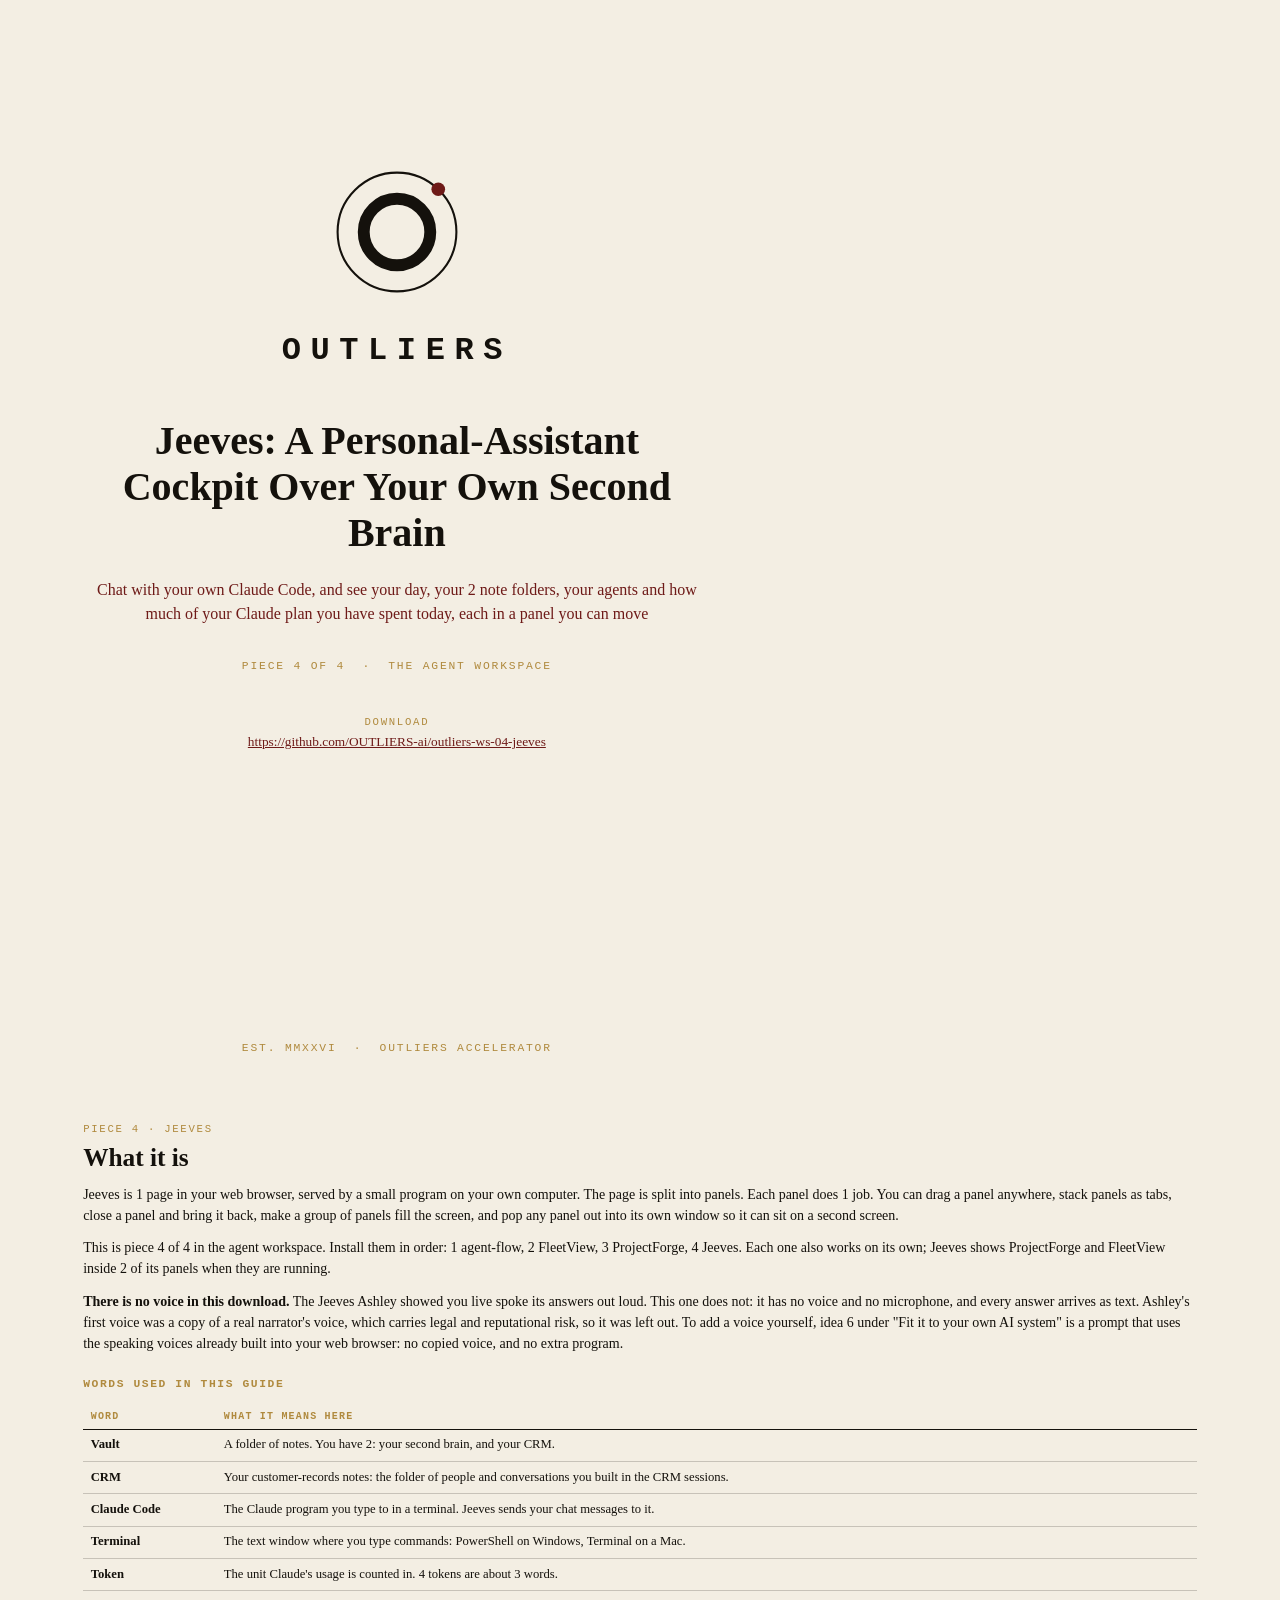
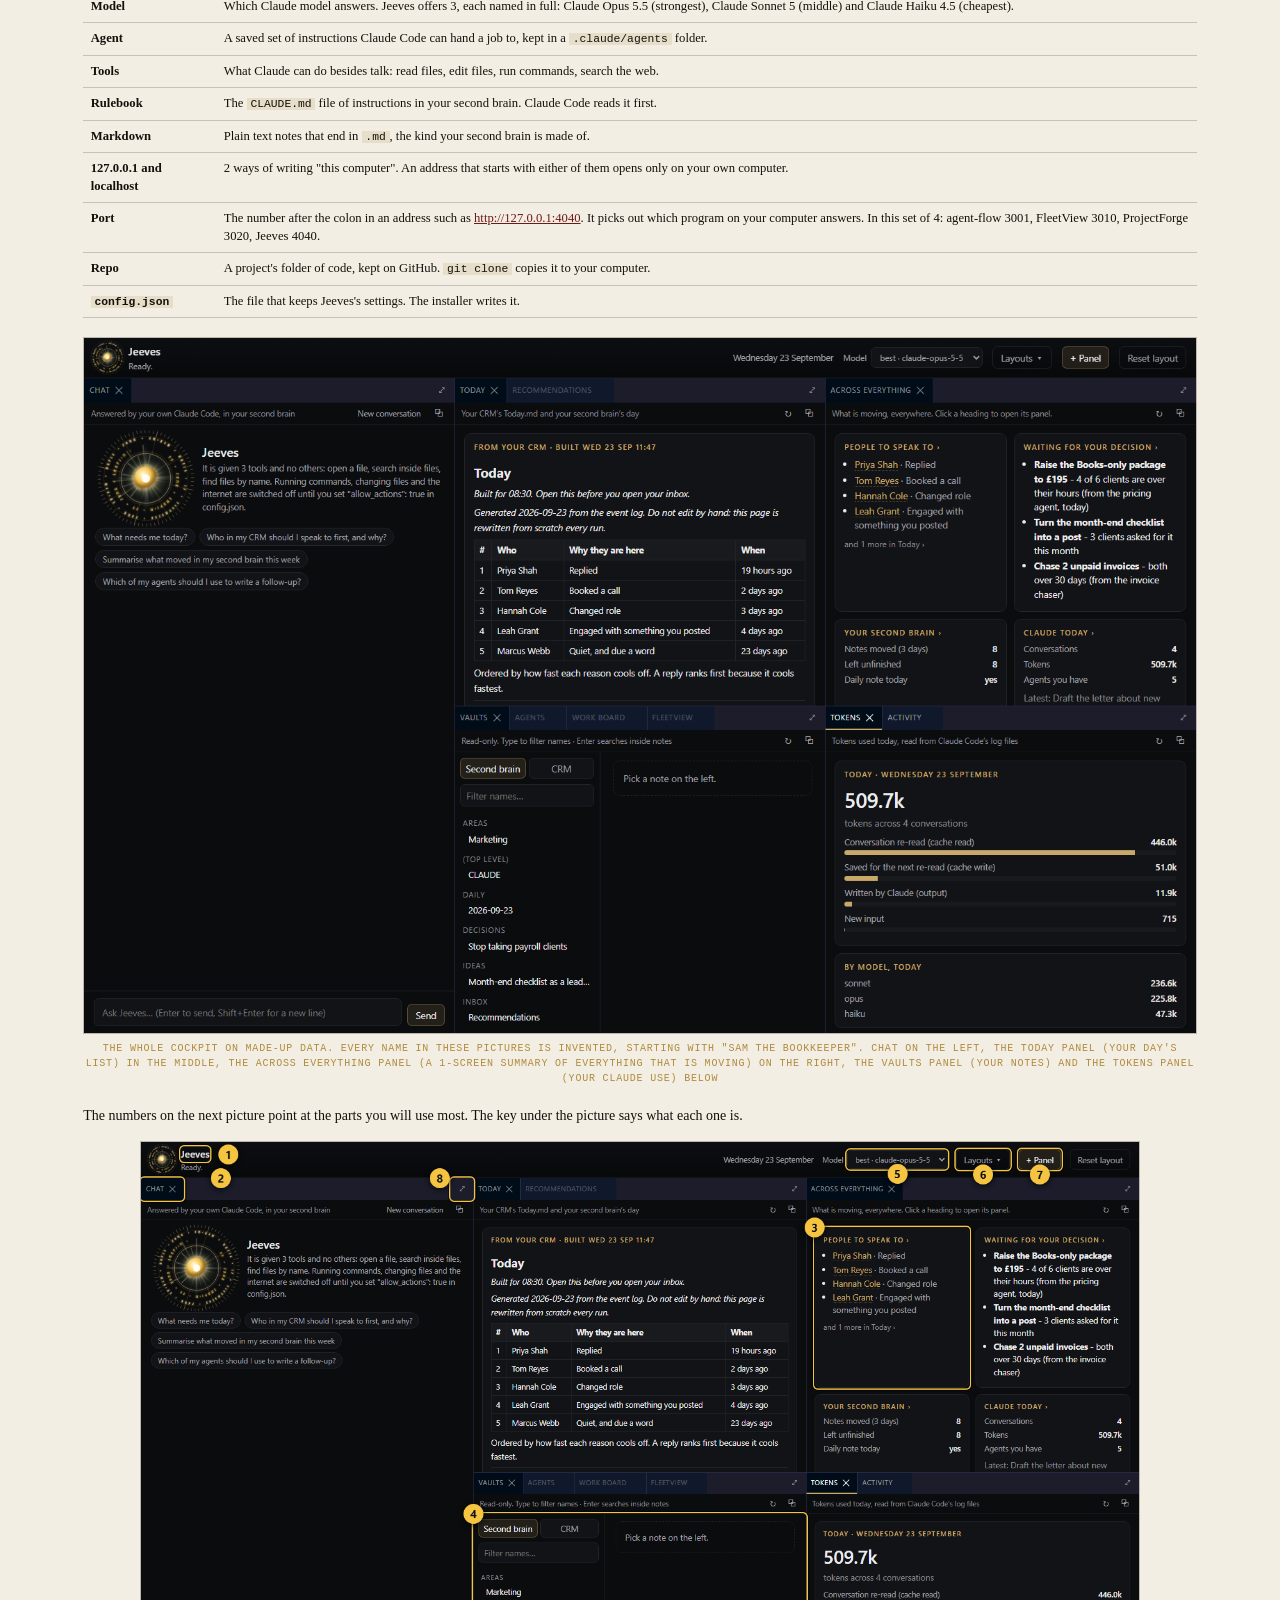
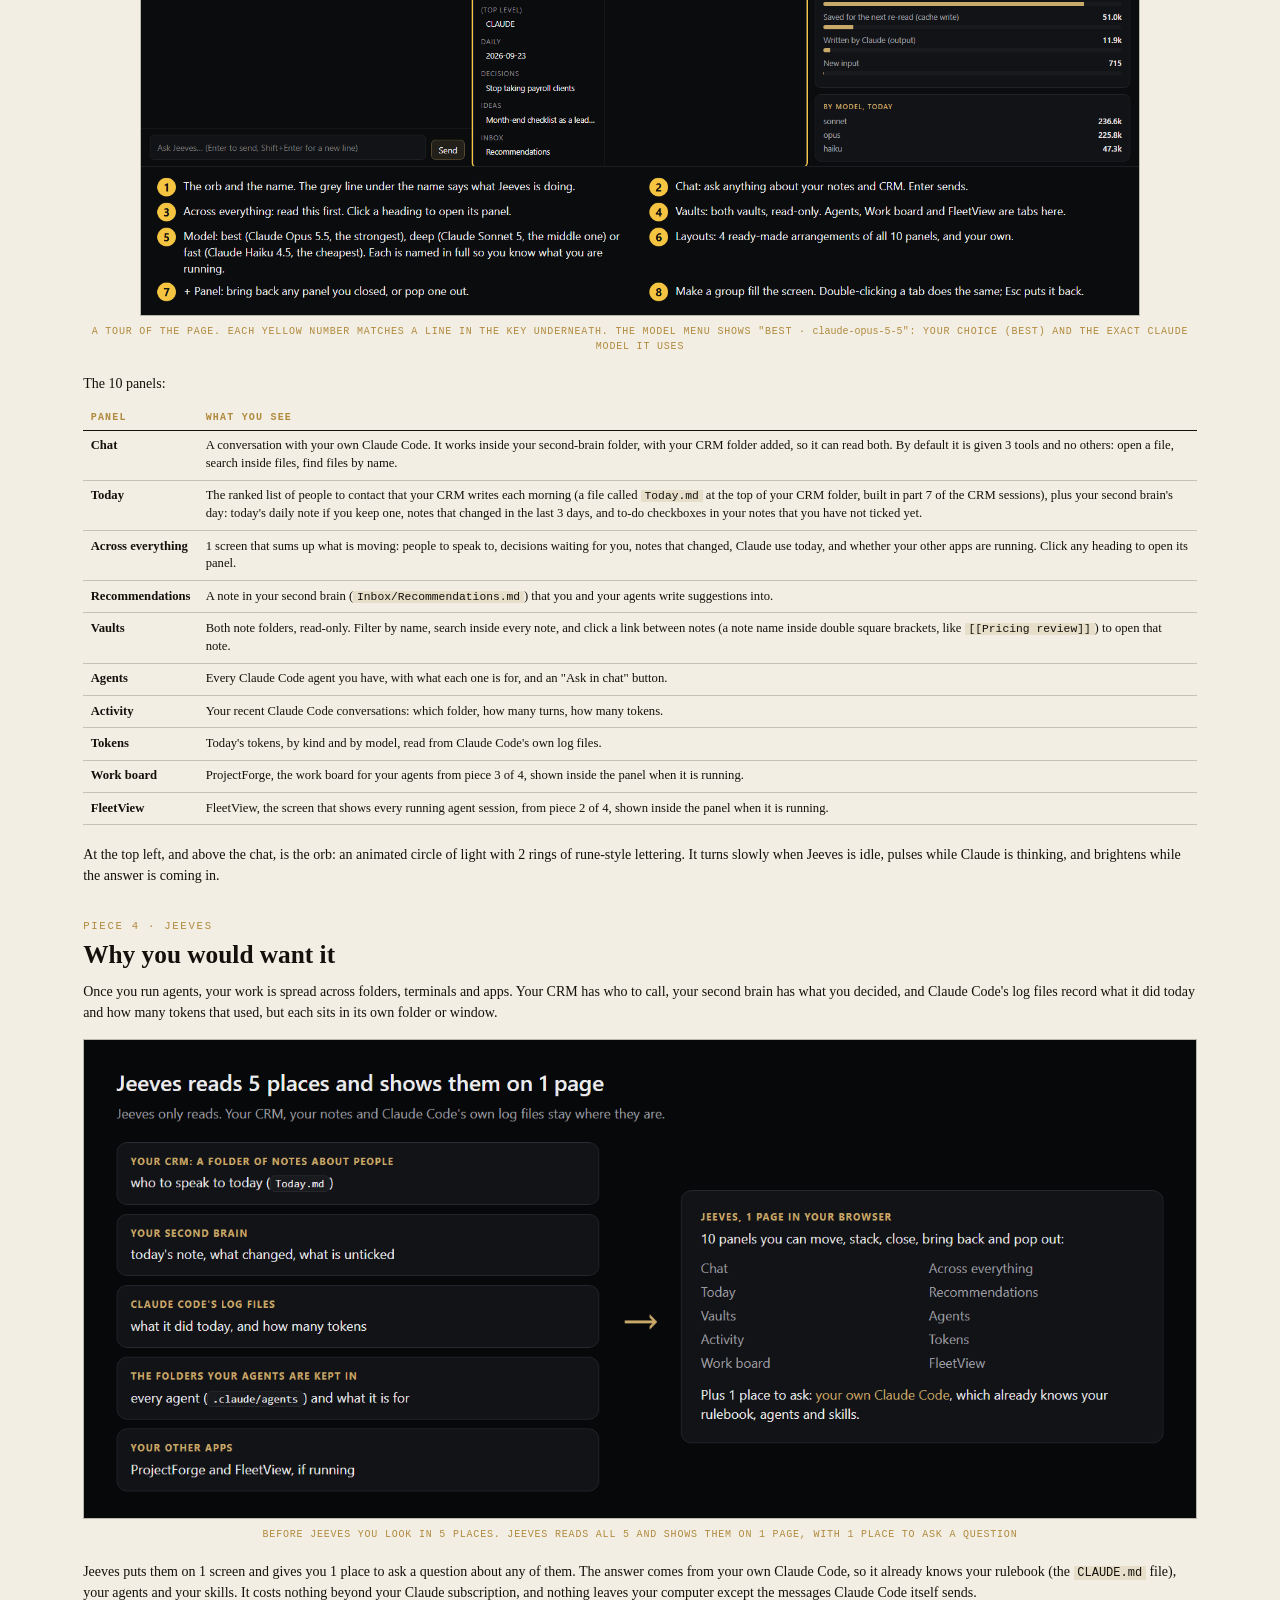
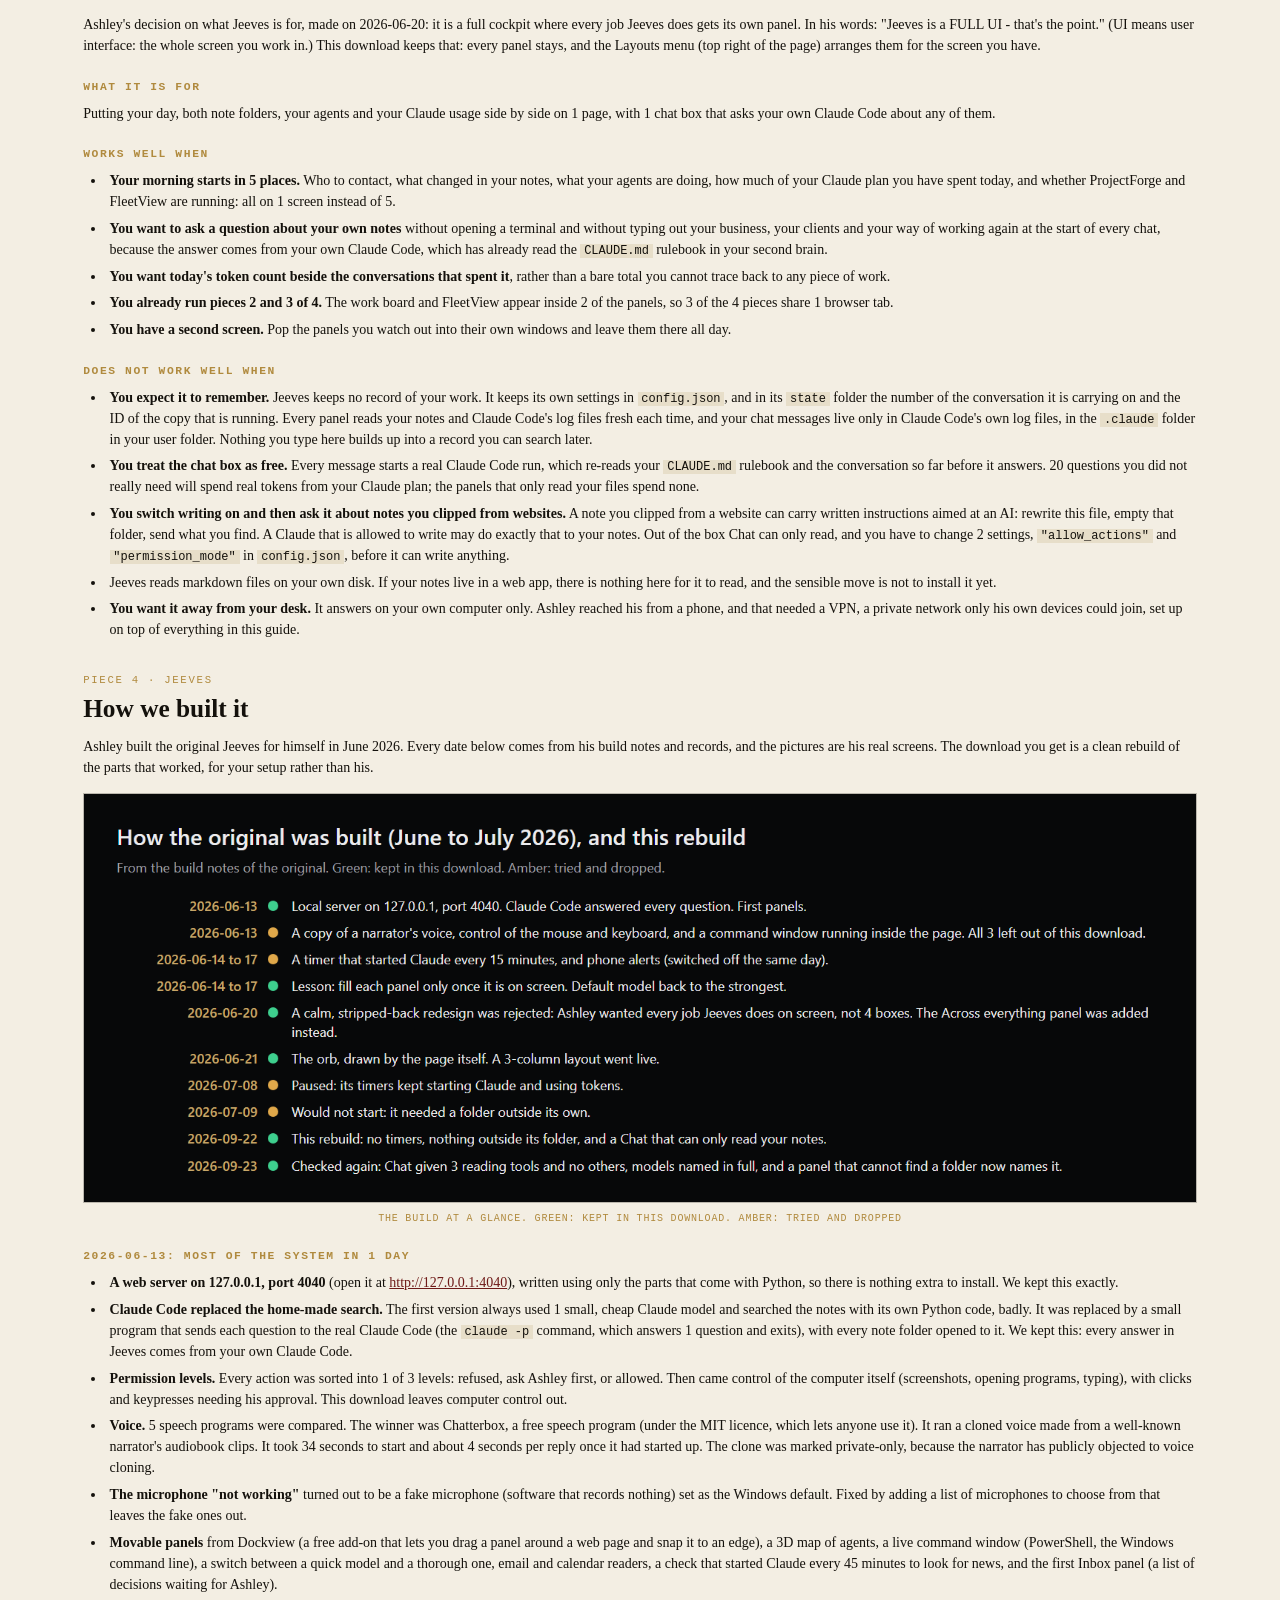
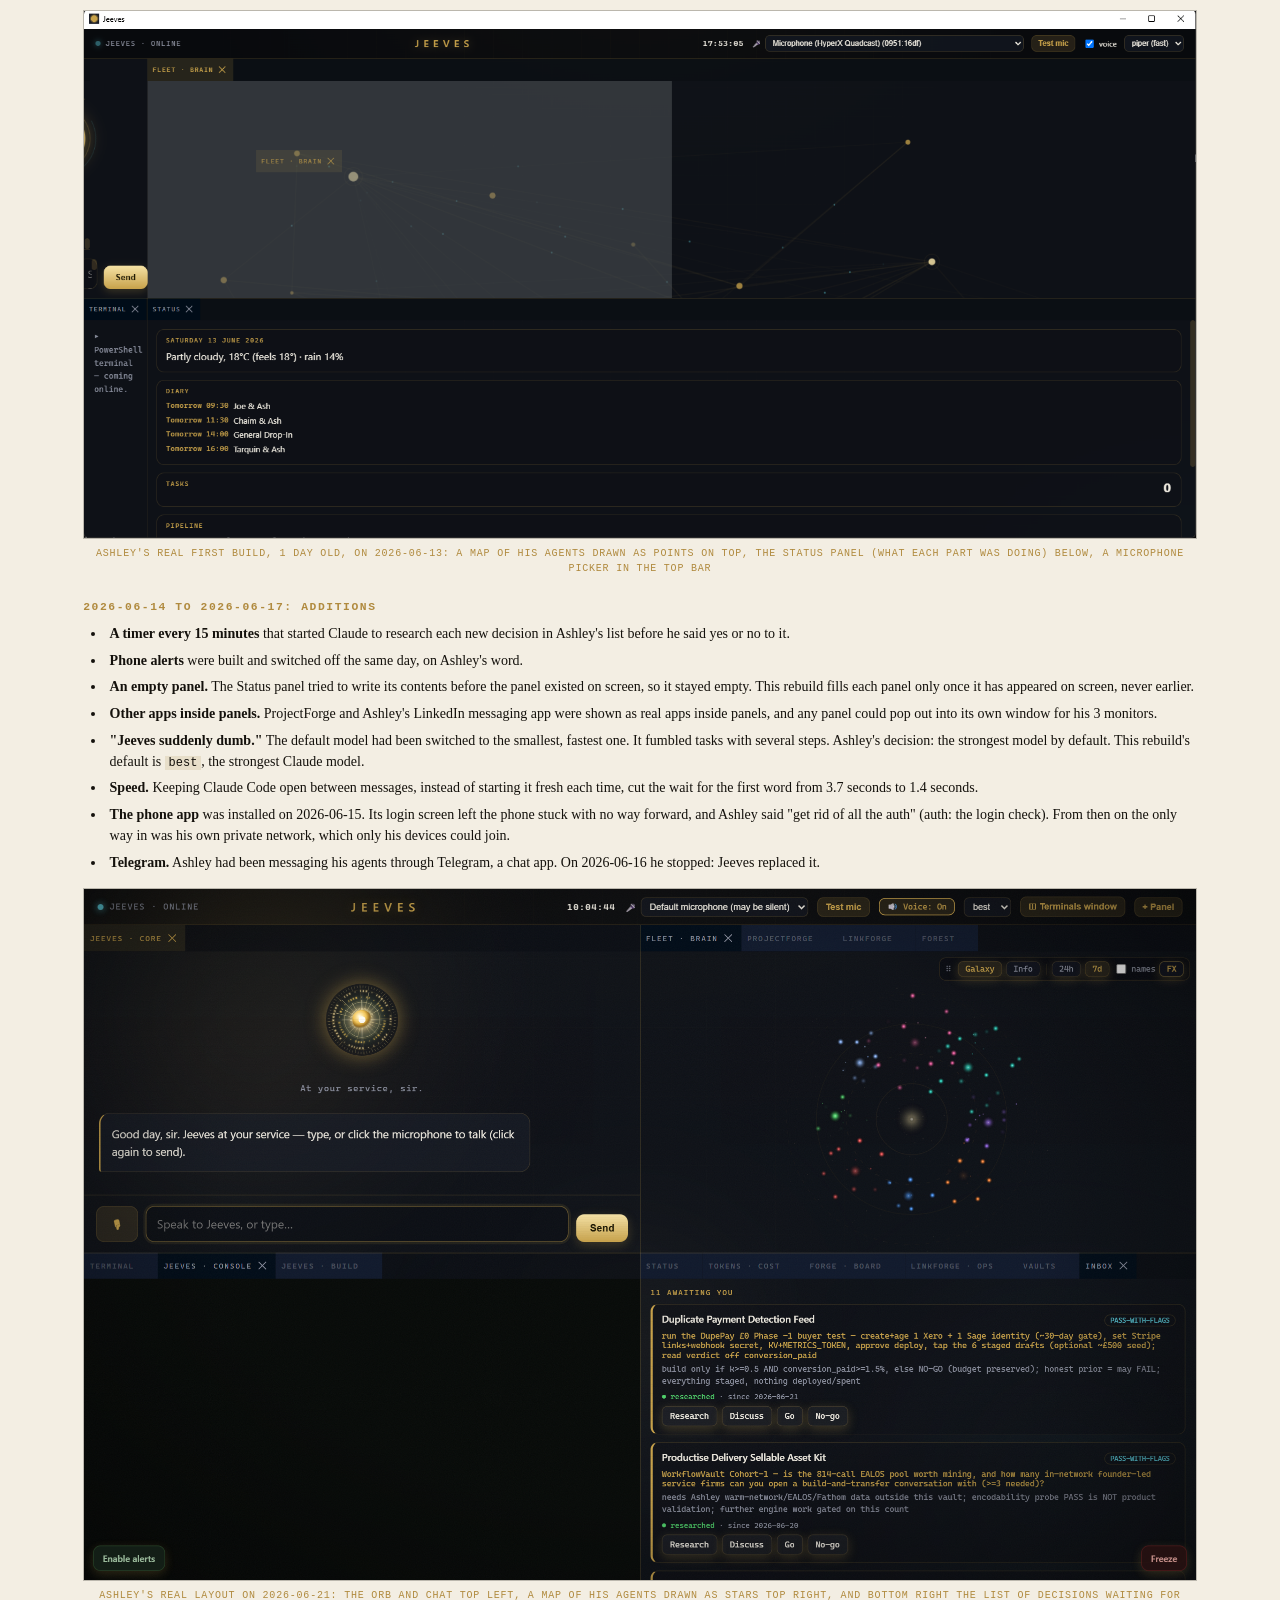
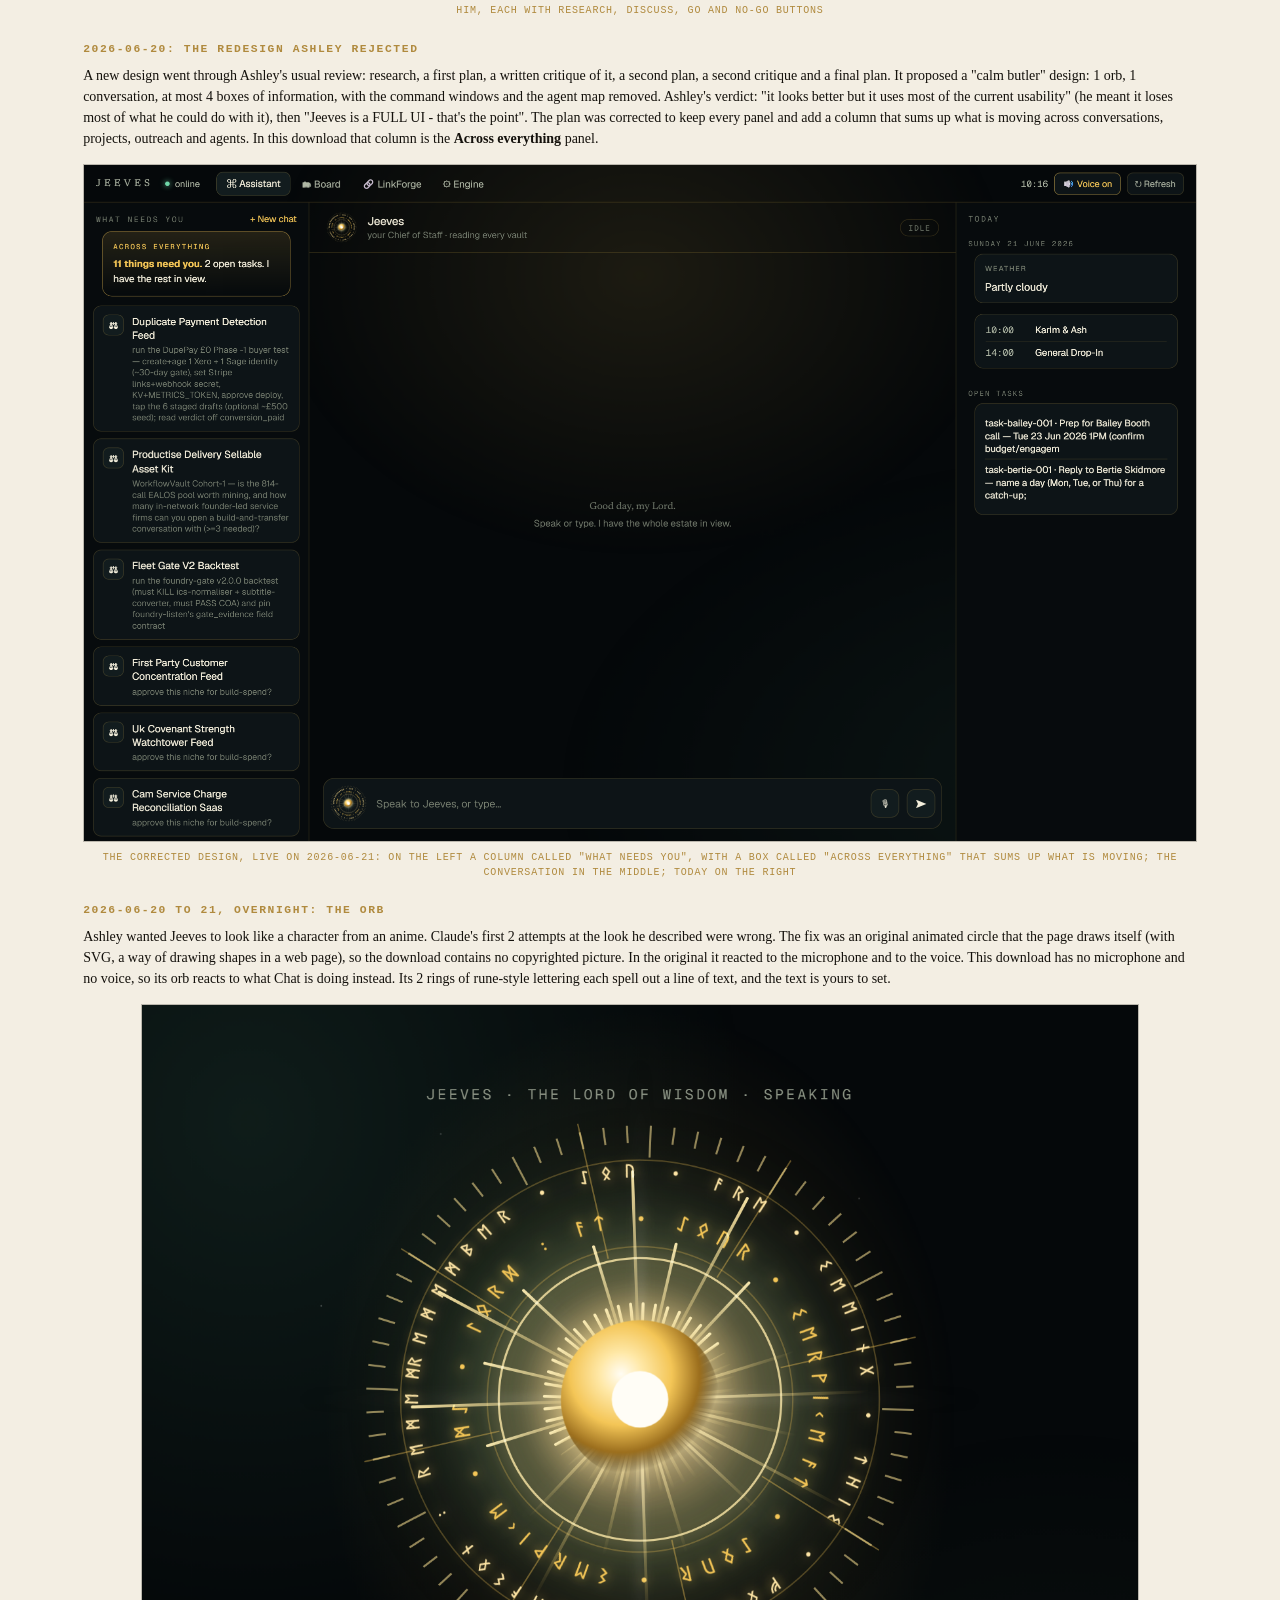
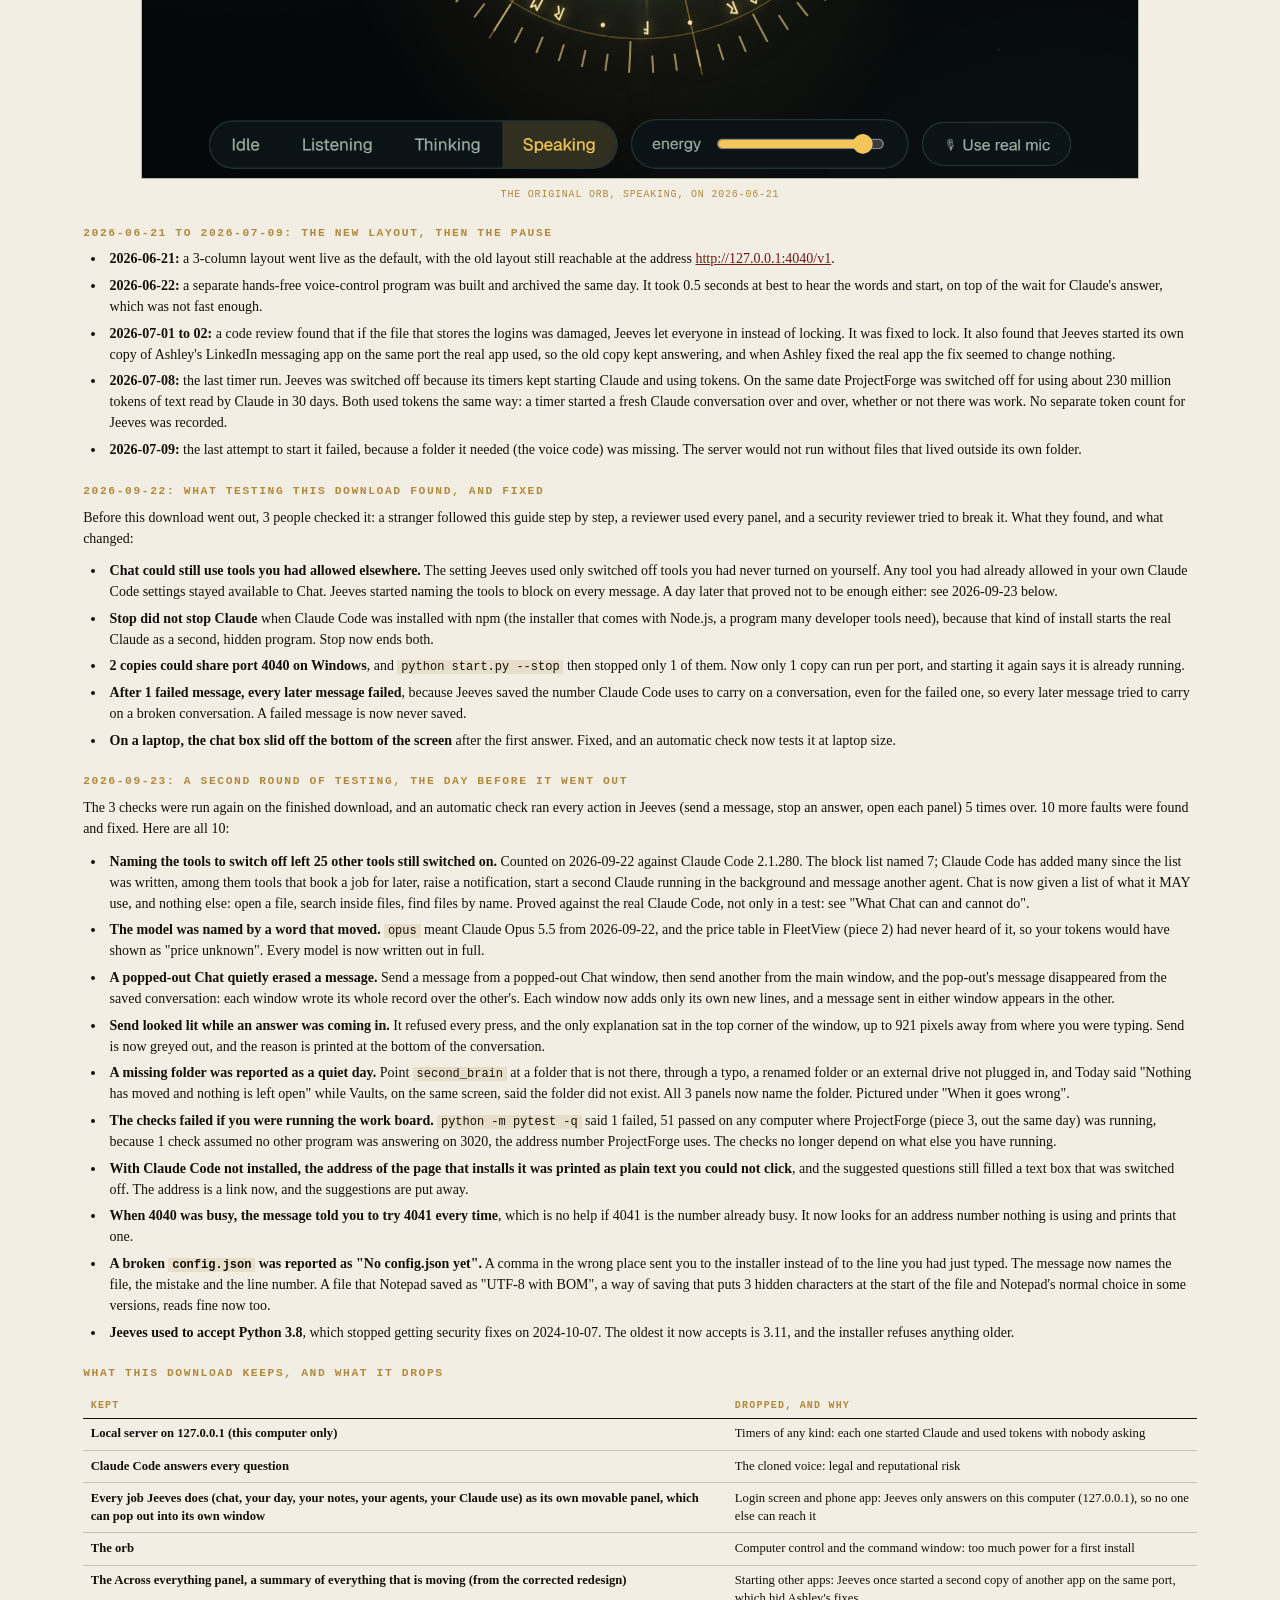
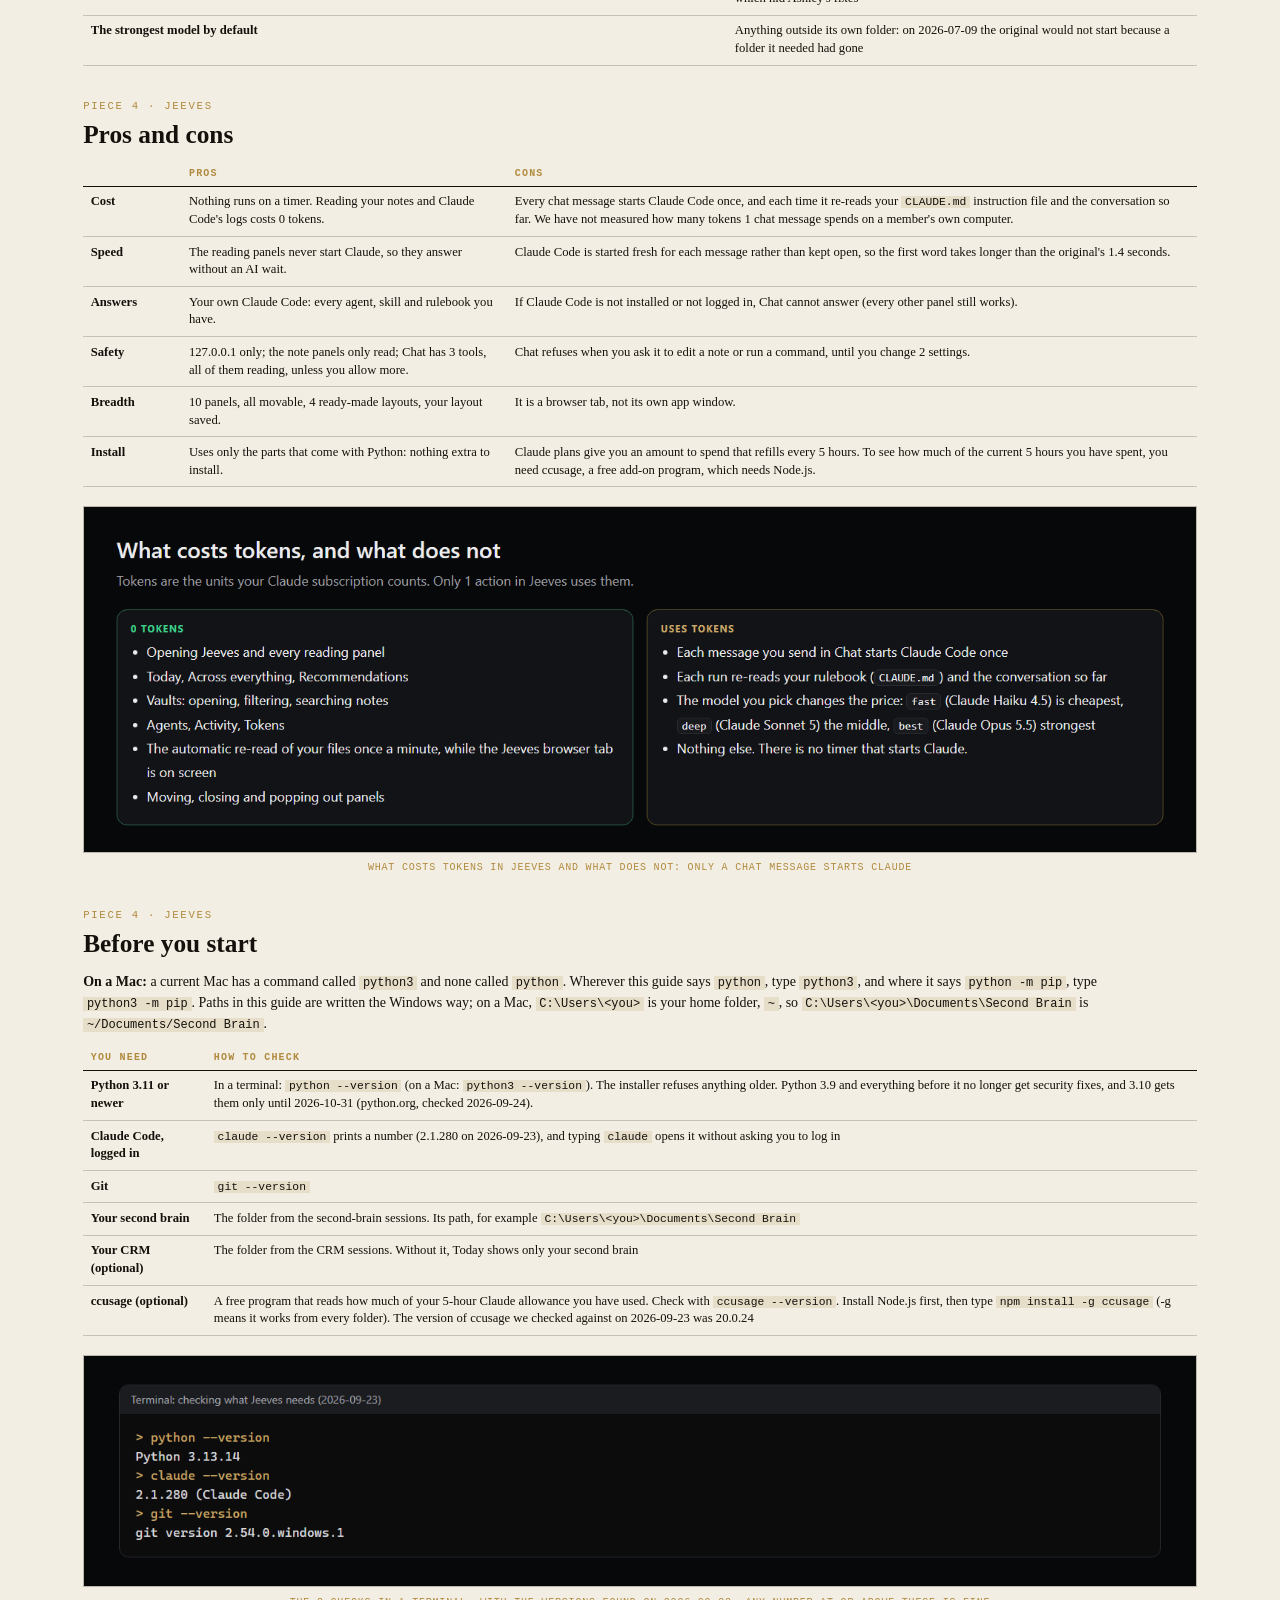
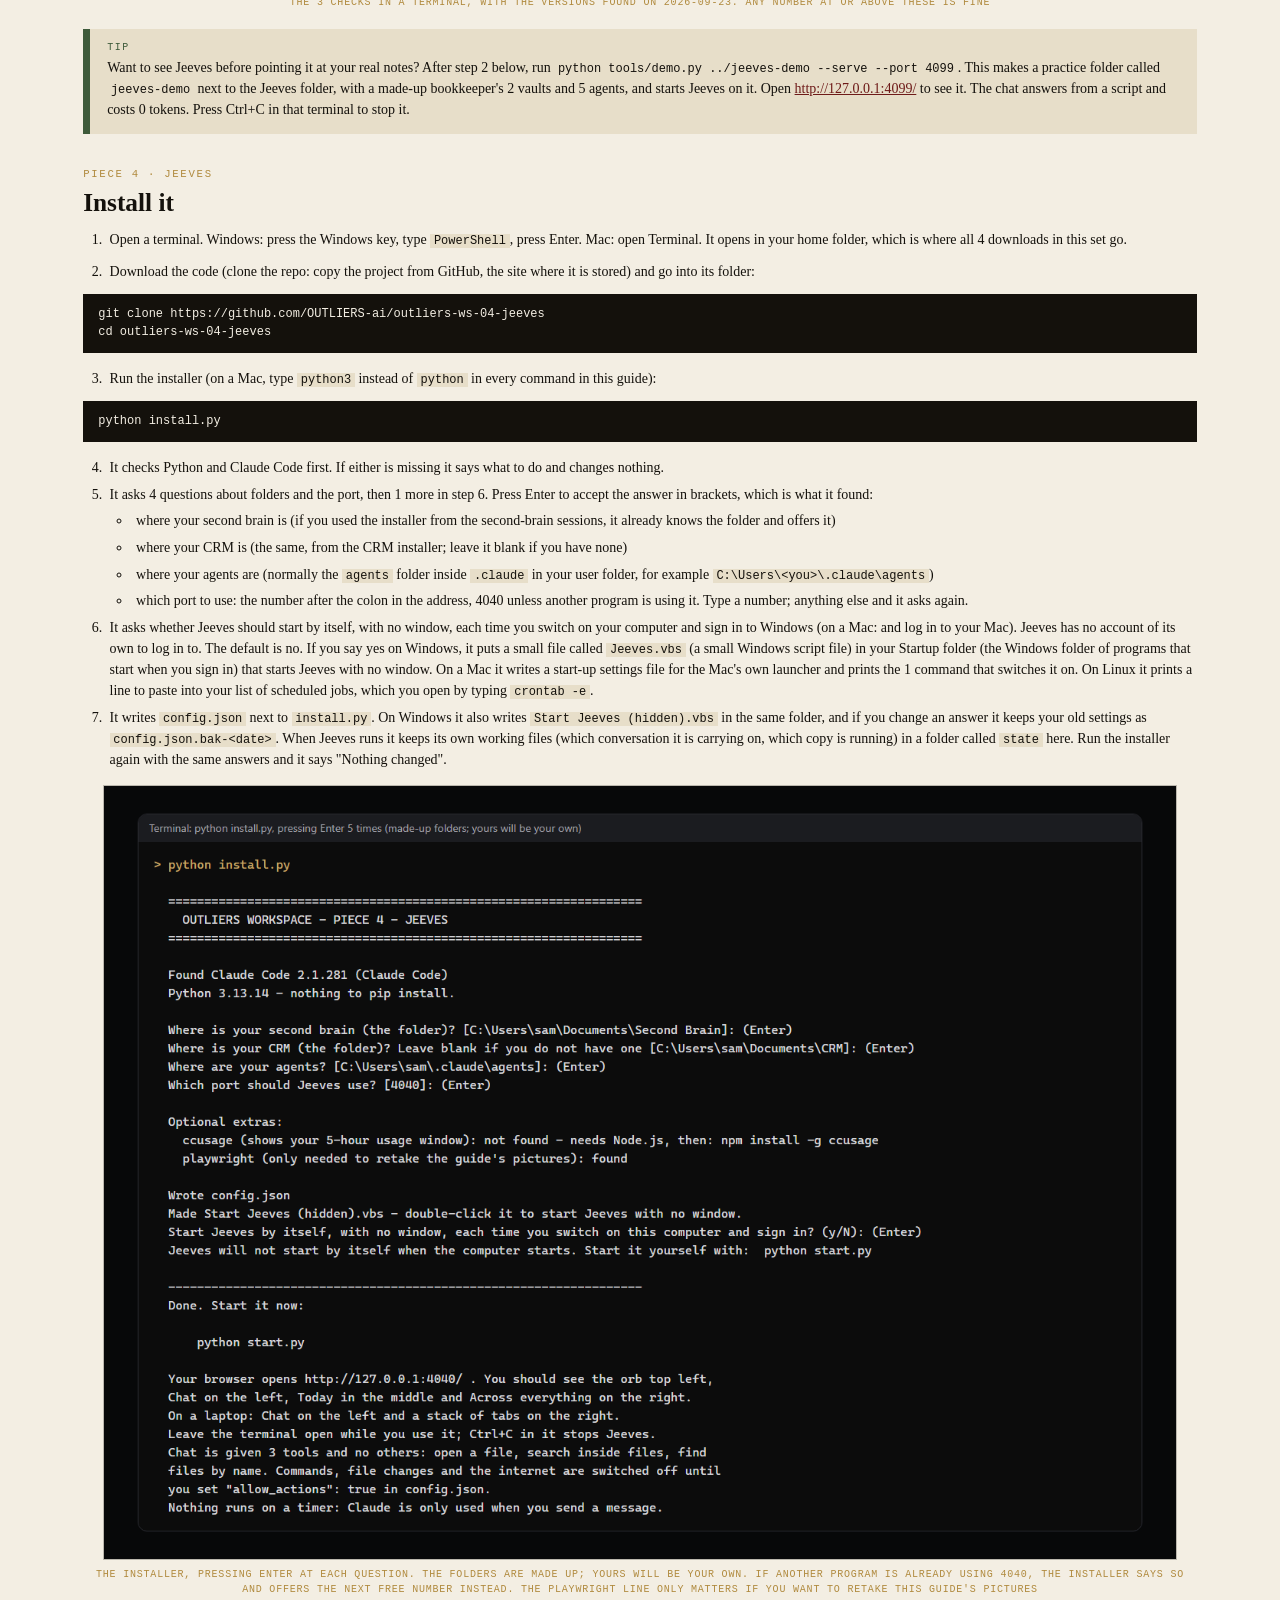
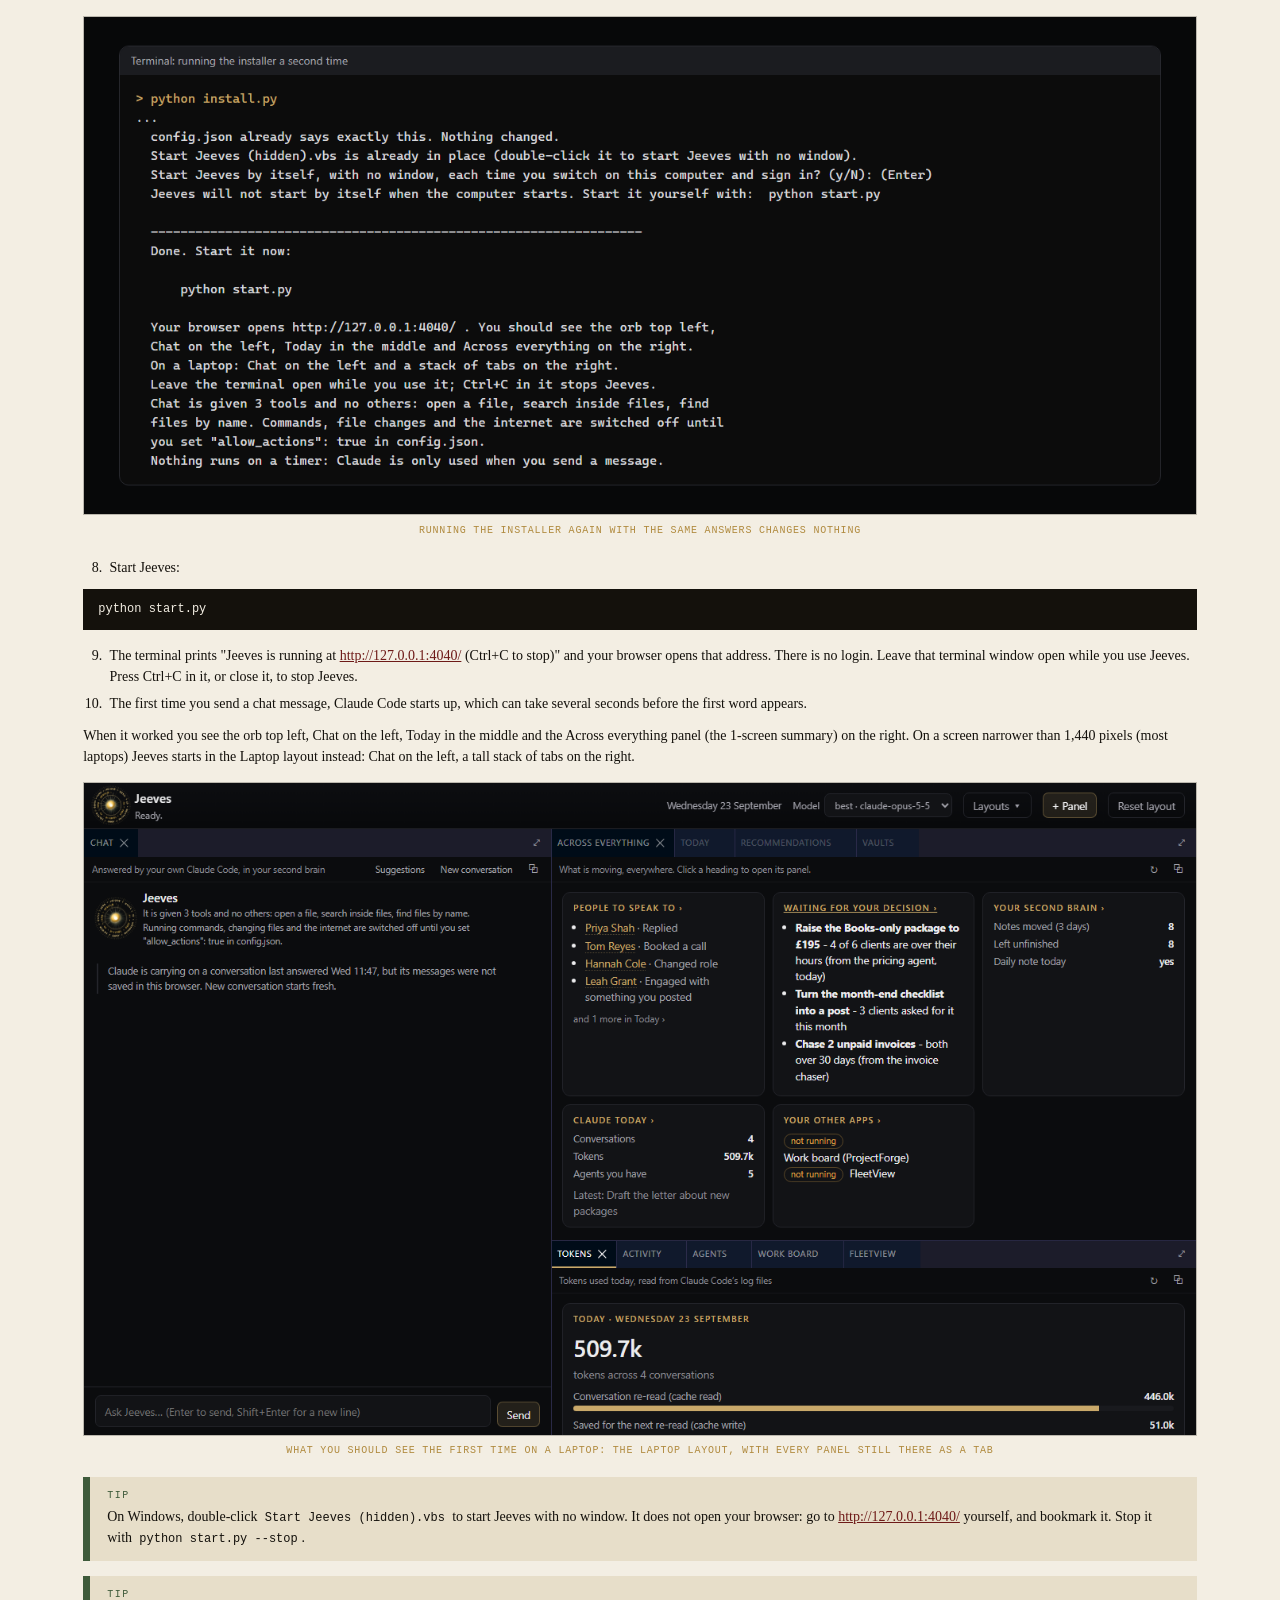
==== commit f54a9721: "Final check 2026-09-24: fixes from 2 independent reads; safe practice copy; start-with-computer word" ====
--- a/guide/jeeves-a-personal-assistant-cockpit-over-your-own-second-brain.html
+++ b/guide/jeeves-a-personal-assistant-cockpit-over-your-own-second-brain.html
@@ -16,7 +16,7 @@
   .cover .sub { font-size:12pt; color:var(--ox); margin-top:6mm; line-height:1.5; }
   .cover .piece { font-size:8.5pt; color:var(--brass); margin-top:9mm; }
   .cover .dl { margin-top:10mm; font-size:10pt; line-height:1.6; }
-  .cover .dl a { color:var(--ox); word-break:break-all; }
+  .cover .dl a { color:var(--ox); white-space:nowrap; }
   .cover .est { font-size:8.5pt; color:var(--brass); }
 
   /* body: flows across pages; side margins live here so the paper colour fills the page edge */
@@ -36,15 +36,22 @@
   li ul, li ol { margin-top:1.5mm; margin-bottom:0; }
   a { color:var(--ox); }
   strong { font-weight:bold; }
-  /* A code span never splits inside a word (the fault was `permission_mod` / `e` in a table cell).
-     It may break only at the <wbr> marks inline() puts after a slash, backslash, - = & ? or comma, so a long path still
-     wraps between its parts. */
+  /* 2026-09-24: a member copies commands and addresses OUT of the PDF, so none may be broken across 2
+     lines. Every word of code is wrapped in <span class="nb"> and never splits inside itself; a code
+     span may break only at a space between words. A command (`python start.py --stop`) and a web
+     address never break at all. If one is too wide for its column, FIT_JS shrinks its type instead.
+     Code keeps its own case inside capitalised captions, headings and table headers. */
   code { font-family:Consolas,monospace; font-size:9pt; background:var(--vellum); padding:0 1mm;
-         overflow-wrap:normal; word-break:keep-all; hyphens:none; }
+         overflow-wrap:normal; word-break:normal; hyphens:none; text-transform:none; }
+  .nb, code.cmd, a.url { white-space:nowrap; }
+  .kc { text-transform:none; letter-spacing:normal; }
+  a.url { text-transform:none; overflow-wrap:normal; word-break:normal; hyphens:none; }
+  figcaption code, h3 code, th code, figcaption a.url, h3 a.url, th a.url { letter-spacing:normal; }
   pre { font-family:Consolas,monospace; font-size:9pt; line-height:1.55; background:var(--ink); color:var(--paper);
-        padding:3mm 4mm; margin:3mm 0 4mm 0; white-space:pre-wrap; overflow-wrap:anywhere; word-break:break-word;
+        padding:3mm 4mm; margin:3mm 0 4mm 0; white-space:pre-wrap; overflow-wrap:normal; word-break:normal;
         break-inside:avoid; page-break-inside:avoid; }   /* a block longer than a page still splits */
   pre code { background:none; padding:0; font-size:inherit; color:inherit; }
+  .keep > ol, .keep > ul { margin-bottom:0; }
   figure { margin:4mm 0 5mm 0; break-inside:avoid; page-break-inside:avoid; }
   figure img { display:block; max-width:100%; max-height:205mm; width:auto; height:auto; margin:0 auto;
                border:.3mm solid rgba(20,17,12,.25); }
@@ -69,168 +76,176 @@
        vertical-align:top; overflow-wrap:break-word; hyphens:manual; }
   /* break-word (not anywhere) so a column is never squeezed until ordinary words split mid-word.
      Code spans break only at their <wbr> marks (see code above), never inside a setting name. */
-  td code, th code { overflow-wrap:normal; word-break:keep-all; }
+  td code, th code { overflow-wrap:normal; word-break:normal; }
   td:first-child { font-weight:bold; min-width:26mm; }
   td code, th code { font-size:8.5pt; }
   .end { margin-top:8mm; border-top:.3mm solid rgba(20,17,12,.25); padding-top:5mm; break-inside:avoid; }
   .end .kind { font-family:Consolas,monospace; font-size:8pt; letter-spacing:.16em; text-transform:uppercase;
                color:var(--brass); display:block; margin-bottom:2mm; }
-  .end a { font-size:11pt; word-break:break-all; }
-</style></head><body><section class="cover"><div><svg width="132" height="132" viewBox="0 0 200 200" style="display:block;margin:0 auto"><circle cx="100" cy="100" r="90" fill="none" stroke="#14110C" stroke-width="3.15"/><circle cx="100" cy="100" r="50.4" fill="none" stroke="#14110C" stroke-width="18"/><circle cx="162.51" cy="35.26" r="10.35" fill="#6E1A18"/></svg><div class="word mono">Outliers</div><h1>Jeeves: A Personal-Assistant Cockpit Over Your Own Second Brain</h1><div class="sub">Chat with your own Claude Code, and see your day, your 2 note folders, your agents and how much of your Claude plan you have spent today, each in a panel you can move</div><div class="piece mono">Piece 4 of 4 &nbsp;&middot;&nbsp; The agent workspace</div><div class="dl"><span class="mono" style="font-size:8pt;color:#B08A3E;letter-spacing:.16em">Download</span><br><a href="https://github.com/OUTLIERS-ai/outliers-ws-04-jeeves">https://github.com/OUTLIERS-ai/outliers-ws-04-jeeves</a></div></div><div class="est mono">Est. MMXXVI &nbsp;&middot;&nbsp; Outliers Accelerator</div></section><main class="body"><div class="keep"><h2 class="first" data-line="8"><span class="label">Piece 4 &middot; Jeeves</span>What it is</h2><p data-line="10">Jeeves is 1 page in your web browser, served by a small program on your own computer. The page is split into panels. Each panel does 1 job. You can drag a panel anywhere, stack panels as tabs, close a panel and bring it back, make a group of panels fill the screen, and pop any panel out into its own window so it can sit on a second screen.</p></div>
+  .end a { font-size:11pt; white-space:nowrap; }
+</style></head><body><section class="cover"><div><svg width="132" height="132" viewBox="0 0 200 200" style="display:block;margin:0 auto"><circle cx="100" cy="100" r="90" fill="none" stroke="#14110C" stroke-width="3.15"/><circle cx="100" cy="100" r="50.4" fill="none" stroke="#14110C" stroke-width="18"/><circle cx="162.51" cy="35.26" r="10.35" fill="#6E1A18"/></svg><div class="word mono">Outliers</div><h1>Jeeves: A Personal-Assistant Cockpit Over Your Own Second Brain</h1><div class="sub">Chat with your own Claude Code, and see your day, your 2 note folders, your agents and how much of your Claude plan you have spent today, each in a panel you can move</div><div class="piece mono">Piece 4 of 4 &nbsp;&middot;&nbsp; The agent workspace</div><div class="dl"><span class="mono" style="font-size:8pt;color:#B08A3E;letter-spacing:.16em">Download</span><br><a class="url" href="https://github.com/OUTLIERS-ai/outliers-ws-04-jeeves">https://github.com/OUTLIERS-ai/outliers-ws-04-jeeves</a></div></div><div class="est mono">Est. MMXXVI &nbsp;&middot;&nbsp; Outliers Accelerator</div></section><main class="body"><div class="keep"><h2 class="first" data-line="8"><span class="label">Piece 4 &middot; Jeeves</span>What it is</h2><p data-line="10">Jeeves is 1 page in your web browser, served by a small program on your own computer. The page is split into panels. Each panel does 1 job. You can drag a panel anywhere, stack panels as tabs, close a panel and bring it back, make a group of panels fill the screen, and pop any panel out into its own window so it can sit on a second screen.</p></div>
 <p data-line="12">This is piece 4 of 4 in the agent workspace. Install them in order: 1 agent-flow, 2 FleetView, 3 ProjectForge, 4 Jeeves. Each one also works on its own; Jeeves shows ProjectForge and FleetView inside 2 of its panels when they are running.</p>
-<div class="keep"><h3 data-line="14">Words used in this guide</h3><table data-line="16"><thead><tr><th>Word</th><th>What it means here</th></tr></thead><tbody><tr data-line="18"><td>Vault</td><td>A folder of notes. You have 2: your second brain, and your CRM.</td></tr><tr data-line="19"><td>CRM</td><td>Your customer-records notes: the folder of people and conversations you built in the CRM sessions.</td></tr><tr data-line="20"><td>Claude Code</td><td>The Claude program you type to in a terminal. Jeeves sends your chat messages to it.</td></tr><tr data-line="21"><td>Terminal</td><td>The text window where you type commands: PowerShell on Windows, Terminal on a Mac.</td></tr><tr data-line="22"><td>Token</td><td>The unit Claude's usage is counted in. 4 tokens are about 3 words.</td></tr><tr data-line="23"><td>Model</td><td>Which Claude model answers. Jeeves offers 3, each named in full: Claude Opus 5.5 (strongest), Claude Sonnet 5 (middle) and Claude Haiku 4.5 (cheapest).</td></tr><tr data-line="24"><td>Agent</td><td>A saved set of instructions Claude Code can hand a job to, kept in a <code>.claude/<wbr>agents</code> folder.</td></tr><tr data-line="25"><td>Tools</td><td>What Claude can do besides talk: read files, edit files, run commands, search the web.</td></tr><tr data-line="26"><td>Rulebook</td><td>The <code>CLAUDE.md</code> file of instructions in your second brain. Claude Code reads it first.</td></tr><tr data-line="27"><td>Markdown</td><td>Plain text notes that end in <code>.md</code>, the kind your second brain is made of.</td></tr><tr data-line="28"><td>127.0.0.1 and localhost</td><td>2 ways of writing "this computer". An address that starts with either of them opens only on your own computer.</td></tr><tr data-line="29"><td>Port</td><td>The number after the colon in an address such as <a href="http://127.0.0.1:4040">http://127.0.0.1:4040</a>. It picks out which program on your computer answers. In this set of 4: agent-flow 3001, FleetView 3010, ProjectForge 3020, Jeeves 4040.</td></tr><tr data-line="30"><td>Repo</td><td>A project's folder of code, kept on GitHub. <code>git clone</code> copies it to your computer.</td></tr><tr data-line="31"><td><code>config.json</code></td><td>The file that keeps Jeeves's settings. The installer writes it.</td></tr></tbody></table></div>
-<figure data-line="33"><img src="img/cockpit-start.png" alt="The whole cockpit on made-up data. Every name in these pictures is invented, starting with &quot;Sam the bookkeeper&quot;. Chat on the left, the Today panel (your day&#x27;s list) in the middle, the Across everything panel (a 1-screen summary of everything that is moving) on the right, the Vaults panel (your notes) and the Tokens panel (your Claude use) below"><figcaption>The whole cockpit on made-up data. Every name in these pictures is invented, starting with "Sam the bookkeeper". Chat on the left, the Today panel (your day's list) in the middle, the Across everything panel (a 1-screen summary of everything that is moving) on the right, the Vaults panel (your notes) and the Tokens panel (your Claude use) below</figcaption></figure>
-<p data-line="35">The numbers on the next picture point at the parts you will use most. The key under the picture says what each one is.</p>
-<figure data-line="37"><img src="img/cockpit-tour.png" alt="A tour of the page. Each yellow number matches a line in the key underneath. The model menu shows &quot;best · claude-opus-5-5&quot;: your choice (best) and the exact Claude model it uses"><figcaption>A tour of the page. Each yellow number matches a line in the key underneath. The model menu shows "best · claude-opus-5-5": your choice (best) and the exact Claude model it uses</figcaption></figure>
-<p data-line="39">The 10 panels:</p>
-<table data-line="41"><thead><tr><th>Panel</th><th>What you see</th></tr></thead><tbody><tr data-line="43"><td>Chat</td><td>A conversation with your own Claude Code. It works inside your second-brain folder, with your CRM folder added, so it can read both. By default it is given 3 tools and no others: open a file, search inside files, find files by name.</td></tr><tr data-line="44"><td>Today</td><td>The ranked list of people to contact that your CRM writes each morning (a file called <code>Today.md</code> at the top of your CRM folder, built in part 7 of the CRM sessions), plus your second brain's day: today's daily note if you keep one, notes that changed in the last 3 days, and to-do checkboxes in your notes that you have not ticked yet.</td></tr><tr data-line="45"><td>Across everything</td><td>1 screen that sums up what is moving: people to speak to, decisions waiting for you, notes that changed, Claude use today, and whether your other apps are running. Click any heading to open its panel.</td></tr><tr data-line="46"><td>Recommendations</td><td>A note in your second brain (<code>Inbox/<wbr>Recommendations.md</code>) that you and your agents write suggestions into.</td></tr><tr data-line="47"><td>Vaults</td><td>Both note folders, read-only. Filter by name, search inside every note, and click a link between notes (a note name inside double square brackets, like <code>[[Pricing review]]</code>) to open that note.</td></tr><tr data-line="48"><td>Agents</td><td>Every Claude Code agent you have, with what each one is for, and an "Ask in chat" button.</td></tr><tr data-line="49"><td>Activity</td><td>Your recent Claude Code conversations: which folder, how many turns, how many tokens.</td></tr><tr data-line="50"><td>Tokens</td><td>Today's tokens, by kind and by model, read from Claude Code's own log files.</td></tr><tr data-line="51"><td>Work board</td><td>ProjectForge, the work board for your agents from piece 3 of 4, shown inside the panel when it is running.</td></tr><tr data-line="52"><td>FleetView</td><td>FleetView, the screen that shows every running agent session, from piece 2 of 4, shown inside the panel when it is running.</td></tr></tbody></table>
-<p data-line="54">At the top left, and above the chat, is the orb: an animated circle of light with 2 rings of rune-style lettering. It turns slowly when Jeeves is idle, pulses while Claude is thinking, and brightens while the answer is coming in.</p>
-<div class="keep"><h2 data-line="56"><span class="label">Piece 4 &middot; Jeeves</span>Why you would want it</h2><p data-line="58">Once you run agents, your work is spread across folders, terminals and apps. Your CRM has who to call, your second brain has what you decided, and Claude Code's log files record what it did today and how many tokens that used, but each sits in its own folder or window.</p></div>
-<figure data-line="60"><img src="img/diagram-why.png" alt="Before Jeeves you look in 5 places. Jeeves reads all 5 and shows them on 1 page, with 1 place to ask a question"><figcaption>Before Jeeves you look in 5 places. Jeeves reads all 5 and shows them on 1 page, with 1 place to ask a question</figcaption></figure>
-<p data-line="62">Jeeves puts them on 1 screen and gives you 1 place to ask a question about any of them. The answer comes from your own Claude Code, so it already knows your rulebook (the <code>CLAUDE.md</code> file), your agents and your skills. It costs nothing beyond your Claude subscription, and nothing leaves your computer except the messages Claude Code itself sends.</p>
-<p data-line="64">Ashley's decision on what Jeeves is for, made on 2026-06-20: it is a full cockpit where every job Jeeves does gets its own panel. In his words: "Jeeves is a FULL UI - that's the point." (UI means user interface: the whole screen you work in.) This download keeps that: every panel stays, and the Layouts menu (top right of the page) arranges them for the screen you have.</p>
-<div class="keep"><h3 data-line="66">What it is for</h3><p data-line="68">Putting your day, both note folders, your agents and your Claude usage side by side on 1 page, with 1 chat box that asks your own Claude Code about any of them.</p></div>
-<div class="keep"><h3 data-line="70">Works well when</h3><div data-line="72"><ul><li data-line="72"><strong>Your morning starts in 5 places.</strong> Who to contact, what changed in your notes, what your agents are doing, how much of your Claude plan you have spent today, and whether ProjectForge and FleetView are running: all on 1 screen instead of 5.</li><li data-line="73"><strong>You want to ask a question about your own notes</strong> without opening a terminal and without typing out your business, your clients and your way of working again at the start of every chat, because the answer comes from your own Claude Code, which has already read the <code>CLAUDE.md</code> rulebook in your second brain.</li><li data-line="74"><strong>You want today's token count beside the conversations that spent it</strong>, rather than a bare total you cannot trace back to any piece of work.</li><li data-line="75"><strong>You already run pieces 2 and 3 of 4.</strong> The work board and FleetView appear inside 2 of the panels, so 3 of the 4 pieces share 1 browser tab.</li><li data-line="76"><strong>You have a second screen.</strong> Pop the panels you watch out into their own windows and leave them there all day.</li></ul></div></div>
-<div class="keep"><h3 data-line="78">Does not work well when</h3><div data-line="80"><ul><li data-line="80"><strong>You expect it to remember.</strong> Jeeves keeps no record of your work. It keeps its own settings in <code>config.json</code>, and in its <code>state</code> folder the number of the conversation it is carrying on and the ID of the copy that is running. Every panel reads your notes and Claude Code's log files fresh each time, and your chat messages live only in Claude Code's own log files, in the <code>.claude</code> folder in your user folder. Nothing you type here builds up into a record you can search later.</li><li data-line="81"><strong>You treat the chat box as free.</strong> Every message starts a real Claude Code run, which re-reads your <code>CLAUDE.md</code> rulebook and the conversation so far before it answers. 20 questions you did not really need will spend real tokens from your Claude plan; the panels that only read your files spend none.</li><li data-line="82"><strong>You switch writing on and then ask it about notes you clipped from websites.</strong> A note you clipped from a website can carry written instructions aimed at an AI: rewrite this file, empty that folder, send what you find. A Claude that is allowed to write may do exactly that to your notes. Out of the box Chat can only read, and you have to change 2 settings, <code>&quot;allow_actions&quot;</code> and <code>&quot;permission_mode&quot;</code> in <code>config.json</code>, before it can write anything.</li><li data-line="83">Jeeves reads markdown files on your own disk. If your notes live in a web app, there is nothing here for it to read, and the sensible move is not to install it yet.</li><li data-line="84"><strong>You want it away from your desk.</strong> It answers on your own computer only. Ashley reached his from a phone, and that needed a VPN, a private network only his own devices could join, set up on top of everything in this guide.</li></ul></div></div>
-<div class="keep"><h2 data-line="86"><span class="label">Piece 4 &middot; Jeeves</span>How we built it</h2><p data-line="88">Ashley built the original Jeeves for himself in June 2026. Every date below comes from his build notes and records, and the pictures are his real screens. The download you get is a clean rebuild of the parts that worked, for your setup rather than his.</p></div>
-<figure data-line="90"><img src="img/diagram-timeline.png" alt="The build at a glance. Green: kept in this download. Amber: tried and dropped"><figcaption>The build at a glance. Green: kept in this download. Amber: tried and dropped</figcaption></figure>
-<div class="keep"><h3 data-line="92">2026-06-13: most of the system in 1 day</h3><div data-line="94"><ul><li data-line="94"><strong>A web server on 127.0.0.1, port 4040</strong> (open it at <a href="http://127.0.0.1:4040">http://127.0.0.1:4040</a>), written using only the parts that come with Python, so there is nothing extra to install. We kept this exactly.</li><li data-line="95"><strong>Claude Code replaced the home-made search.</strong> The first version always used 1 small, cheap Claude model and searched the notes with its own Python code, badly. It was replaced by a small program that sends each question to the real Claude Code (the <code>claude -p</code> command, which answers 1 question and exits), with every note folder opened to it. We kept this: every answer in Jeeves comes from your own Claude Code.</li><li data-line="96"><strong>Permission levels.</strong> Every action was sorted into 1 of 3 levels: refused, ask Ashley first, or allowed. Then came control of the computer itself (screenshots, opening programs, typing), with clicks and keypresses needing his approval. This download leaves computer control out.</li><li data-line="97"><strong>Voice.</strong> 5 speech programs were compared. The winner was Chatterbox, a free speech program (under the MIT licence, which lets anyone use it). It ran a cloned voice made from a well-known narrator's audiobook clips. It took 34 seconds to start and about 4 seconds per reply once it had started up. The clone was marked private-only, because the narrator has publicly objected to voice cloning.</li><li data-line="98"><strong>The microphone "not working"</strong> turned out to be a fake microphone (software that records nothing) set as the Windows default. Fixed by adding a list of microphones to choose from that leaves the fake ones out.</li><li data-line="99"><strong>Movable panels</strong> from Dockview (a free add-on that lets you drag a panel around a web page and snap it to an edge), a 3D map of agents, a live command window (PowerShell, the Windows command line), a switch between a quick model and a thorough one, email and calendar readers, a check that started Claude every 45 minutes to look for news, and the first Inbox panel (a list of decisions waiting for Ashley).</li></ul></div></div>
-<figure data-line="101"><img src="img/original-first-build-2026-06-13.png" alt="Ashley&#x27;s real first build, 1 day old, on 2026-06-13: a map of his agents drawn as points on top, the Status panel (what each part was doing) below, a microphone picker in the top bar"><figcaption>Ashley's real first build, 1 day old, on 2026-06-13: a map of his agents drawn as points on top, the Status panel (what each part was doing) below, a microphone picker in the top bar</figcaption></figure>
-<div class="keep"><h3 data-line="103">2026-06-14 to 2026-06-17: additions</h3><div data-line="105"><ul><li data-line="105"><strong>A timer every 15 minutes</strong> that started Claude to research each new decision in Ashley's list before he said yes or no to it.</li><li data-line="106"><strong>Phone alerts</strong> were built and switched off the same day, on Ashley's word.</li><li data-line="107"><strong>An empty panel.</strong> The Status panel tried to write its contents before the panel existed on screen, so it stayed empty. This rebuild fills each panel only once it has appeared on screen, never earlier.</li><li data-line="108"><strong>Other apps inside panels.</strong> ProjectForge and Ashley's LinkedIn messaging app were shown as real apps inside panels, and any panel could pop out into its own window for his 3 monitors.</li><li data-line="109"><strong>"Jeeves suddenly dumb."</strong> The default model had been switched to the smallest, fastest one. It fumbled tasks with several steps. Ashley's decision: the strongest model by default. This rebuild's default is <code>best</code>, the strongest Claude model.</li><li data-line="110"><strong>Speed.</strong> Keeping Claude Code open between messages, instead of starting it fresh each time, cut the wait for the first word from 3.7 seconds to 1.4 seconds.</li><li data-line="111"><strong>The phone app</strong> was installed on 2026-06-15. Its login screen left the phone stuck with no way forward, and Ashley said "get rid of all the auth" (auth: the login check). From then on the only way in was his own private network, which only his devices could join.</li><li data-line="112"><strong>Telegram.</strong> Ashley had been messaging his agents through Telegram, a chat app. On 2026-06-16 he stopped: Jeeves replaced it.</li></ul></div></div>
-<figure data-line="114"><img src="img/original-full-cockpit-2026-06-21.png" alt="Ashley&#x27;s real layout on 2026-06-21: the orb and chat top left, a map of his agents drawn as stars top right, and bottom right the list of decisions waiting for him, each with Research, Discuss, Go and No-go buttons"><figcaption>Ashley's real layout on 2026-06-21: the orb and chat top left, a map of his agents drawn as stars top right, and bottom right the list of decisions waiting for him, each with Research, Discuss, Go and No-go buttons</figcaption></figure>
-<div class="keep"><h3 data-line="116">2026-06-20: the redesign Ashley rejected</h3><p data-line="118">A new design went through Ashley's usual review: research, a first plan, a written critique of it, a second plan, a second critique and a final plan. It proposed a "calm butler" design: 1 orb, 1 conversation, at most 4 boxes of information, with the command windows and the agent map removed. Ashley's verdict: "it looks better but it uses most of the current usability" (he meant it loses most of what he could do with it), then "Jeeves is a FULL UI - that's the point". The plan was corrected to keep every panel and add a column that sums up what is moving across conversations, projects, outreach and agents. In this download that column is the <strong>Across everything</strong> panel.</p></div>
-<figure data-line="120"><img src="img/original-3-column-2026-06-21.png" alt="The corrected design, live on 2026-06-21: on the left a column called &quot;What needs you&quot;, with a box called &quot;Across everything&quot; that sums up what is moving; the conversation in the middle; Today on the right"><figcaption>The corrected design, live on 2026-06-21: on the left a column called "What needs you", with a box called "Across everything" that sums up what is moving; the conversation in the middle; Today on the right</figcaption></figure>
-<div class="keep"><h3 data-line="122">2026-06-20 to 21, overnight: the orb</h3><p data-line="124">Ashley wanted Jeeves to look like a character from an anime. Claude's first 2 attempts at the look he described were wrong. The fix was an original animated circle that the page draws itself (with SVG, a way of drawing shapes in a web page), so the download contains no copyrighted picture. In the original it reacted to the microphone and to the voice. This download has no microphone and no voice, so its orb reacts to what Chat is doing instead. Its 2 rings of rune-style lettering each spell out a line of text, and the text is yours to set.</p></div>
-<figure data-line="126"><img src="img/original-orb-2026-06-21.png" alt="The original orb, speaking, on 2026-06-21"><figcaption>The original orb, speaking, on 2026-06-21</figcaption></figure>
-<div class="keep"><h3 data-line="128">2026-06-21 to 2026-07-09: the new layout, then the pause</h3><div data-line="130"><ul><li data-line="130"><strong>2026-06-21:</strong> a 3-column layout went live as the default, with the old layout still reachable at the address <a href="http://127.0.0.1:4040/v1">http://127.0.0.1:4040/v1</a>.</li><li data-line="131"><strong>2026-06-22:</strong> a separate hands-free voice-control program was built and archived the same day. It took 0.5 seconds at best to hear the words and start, on top of the wait for Claude's answer, which was not fast enough.</li><li data-line="132"><strong>2026-07-01 to 02:</strong> a code review found that if the file that stores the logins was damaged, Jeeves let everyone in instead of locking. It was fixed to lock. It also found that Jeeves started its own copy of Ashley's LinkedIn messaging app on the same port the real app used, so the old copy kept answering, and when Ashley fixed the real app the fix seemed to change nothing.</li><li data-line="133"><strong>2026-07-08:</strong> the last timer run. Jeeves was switched off because its timers kept starting Claude and using tokens. On the same date ProjectForge was switched off for using about 230 million tokens of text read by Claude in 30 days. Both used tokens the same way: a timer started a fresh Claude conversation over and over, whether or not there was work. No separate token count for Jeeves was recorded.</li><li data-line="134"><strong>2026-07-09:</strong> the last attempt to start it failed, because a folder it needed (the voice code) was missing. The server would not run without files that lived outside its own folder.</li></ul></div></div>
-<div class="keep"><h3 data-line="136">2026-09-22: what testing this download found, and fixed</h3><p data-line="138">Before this download went out, 3 people checked it: a stranger followed this guide step by step, a reviewer used every panel, and a security reviewer tried to break it. What they found, and what changed:</p></div>
-<div data-line="140"><ul><li data-line="140"><strong>Chat could still use tools you had allowed elsewhere.</strong> The setting Jeeves used only switched off tools you had never turned on yourself. Any tool you had already allowed in your own Claude Code settings stayed available to Chat. Jeeves started naming the tools to block on every message. A day later that proved not to be enough either: see 2026-09-23 below.</li><li data-line="141"><strong>Stop did not stop Claude</strong> when Claude Code was installed with npm (the installer that comes with Node.js, a program many developer tools need), because that kind of install starts the real Claude as a second, hidden program. Stop now ends both.</li><li data-line="142"><strong>2 copies could share port 4040 on Windows</strong>, and <code>python start.py --stop</code> then stopped only 1 of them. Now only 1 copy can run per port, and starting it again says it is already running.</li><li data-line="143"><strong>After 1 failed message, every later message failed</strong>, because Jeeves saved the number Claude Code uses to carry on a conversation, even for the failed one, so every later message tried to carry on a broken conversation. A failed message is now never saved.</li><li data-line="144"><strong>On a laptop, the chat box slid off the bottom of the screen</strong> after the first answer. Fixed, and an automatic check now tests it at laptop size.</li></ul></div>
-<div class="keep"><h3 data-line="146">2026-09-23: a second round of testing, the day before it went out</h3><p data-line="148">The 3 checks were run again on the finished download, and an automatic check ran every action in Jeeves (send a message, stop an answer, open each panel) 5 times over. 10 more faults were found and fixed. These are the ones you would have met:</p></div>
-<div data-line="150"><ul><li data-line="150"><strong>Naming the tools to switch off left 25 other tools still switched on.</strong> Counted on 2026-09-22 against Claude Code 2.1.280. The block list named 7; Claude Code has added many since the list was written, among them tools that book a job for later, raise a notification, start a second Claude running in the background and message another agent. Chat is now given a list of what it MAY use, and nothing else: open a file, search inside files, find files by name. Proved against the real Claude Code, not only in a test: see "What Chat can and cannot do".</li><li data-line="151"><strong>The model was named by a word that moved.</strong> <code>opus</code> meant Claude Opus 5.5 from 2026-09-22, and the price table in FleetView (piece 2) had never heard of it, so your tokens would have shown as "price unknown". Every model is now written out in full.</li><li data-line="152"><strong>A popped-out Chat quietly erased a message.</strong> Send a message from a popped-out Chat window, then send another from the main window, and the pop-out's message disappeared from the saved conversation: each window wrote its whole record over the other's. Each window now adds only its own new lines, and a message sent in either window appears in the other.</li><li data-line="153"><strong>Send looked lit while an answer was coming in.</strong> It refused every press, and the only explanation sat in the top corner of the window, up to 921 pixels away from where you were typing. Send is now greyed out, and the reason is printed at the bottom of the conversation.</li><li data-line="154"><strong>A missing folder was reported as a quiet day.</strong> Point <code>second_brain</code> at a folder that is not there, through a typo, a renamed folder or an external drive not plugged in, and Today said "Nothing has moved and nothing is left open" while Vaults, on the same screen, said the folder did not exist. All 3 panels now name the folder. Pictured under "When it goes wrong".</li><li data-line="155"><strong>The checks failed if you were running the work board.</strong> <code>python -m pytest -q</code> said 1 failed, 51 passed on any computer where ProjectForge (piece 3, out the same day) was running, because 1 check assumed no other program was answering on 3020, the address number ProjectForge uses. The checks no longer depend on what else you have running.</li><li data-line="156"><strong>With Claude Code not installed, the address of the page that installs it was printed as plain text you could not click</strong>, and the suggested questions still filled a text box that was switched off. The address is a link now, and the suggestions are put away.</li><li data-line="157"><strong>When 4040 was busy, the message told you to try 4041 every time</strong>, which is no help if 4041 is the number already busy. It now looks for an address number nothing is using and prints that one.</li><li data-line="158"><strong>A broken <code>config.json</code> was reported as "No config.json yet".</strong> A comma in the wrong place sent you to the installer instead of to the line you had just typed. The message now names the file, the mistake and the line number. A file that Notepad saved as "UTF-8 with BOM", a way of saving that puts 3 hidden characters at the start of the file and Notepad's normal choice in some versions, reads fine now too.</li><li data-line="159"><strong>Jeeves used to accept Python 3.8</strong>, which stopped getting security fixes on 2024-10-07. The oldest it now accepts is 3.11, and the installer refuses anything older.</li></ul></div>
-<div class="keep"><h3 data-line="161">What this download keeps, and what it drops</h3><table data-line="163"><thead><tr><th>Kept</th><th>Dropped, and why</th></tr></thead><tbody><tr data-line="165"><td>Local server on 127.0.0.1 (this computer only)</td><td>Timers of any kind: each one started Claude and used tokens with nobody asking</td></tr><tr data-line="166"><td>Claude Code answers every question</td><td>The cloned voice: legal and reputational risk</td></tr><tr data-line="167"><td>Every job Jeeves does (chat, your day, your notes, your agents, your Claude use) as its own movable panel, which can pop out into its own window</td><td>Login screen and phone app: Jeeves only answers on this computer (127.0.0.1), so no one else can reach it</td></tr><tr data-line="168"><td>The orb</td><td>Computer control and the command window: too much power for a first install</td></tr><tr data-line="169"><td>The Across everything panel, a summary of everything that is moving (from the corrected redesign)</td><td>Starting other apps: Jeeves once started a second copy of another app on the same port, which hid Ashley's fixes</td></tr><tr data-line="170"><td>The strongest model by default</td><td>Anything outside its own folder: on 2026-07-09 the original would not start because a folder it needed had gone</td></tr></tbody></table></div>
-<div class="keep"><h2 data-line="172"><span class="label">Piece 4 &middot; Jeeves</span>Pros and cons</h2><table data-line="174"><thead><tr><th></th><th>Pros</th><th>Cons</th></tr></thead><tbody><tr data-line="176"><td>Cost</td><td>Nothing runs on a timer. Reading your notes and Claude Code's logs costs 0 tokens.</td><td>Every chat message starts Claude Code once, and each time it re-reads your <code>CLAUDE.md</code> instruction file and the conversation so far. We have not measured how many tokens 1 chat message spends on a member's own computer.</td></tr><tr data-line="177"><td>Speed</td><td>The reading panels never start Claude, so they answer without an AI wait.</td><td>Claude Code is started fresh for each message rather than kept open, so the first word takes longer than the original's 1.4 seconds.</td></tr><tr data-line="178"><td>Answers</td><td>Your own Claude Code: every agent, skill and rulebook you have.</td><td>If Claude Code is not installed or not logged in, Chat cannot answer (every other panel still works).</td></tr><tr data-line="179"><td>Safety</td><td>127.0.0.1 only; the note panels only read; Chat has 3 tools, all of them reading, unless you allow more.</td><td>Chat refuses when you ask it to edit a note or run a command, until you change 2 settings.</td></tr><tr data-line="180"><td>Breadth</td><td>10 panels, all movable, 4 ready-made layouts, your layout saved.</td><td>It is a browser tab, not its own app window.</td></tr><tr data-line="181"><td>Install</td><td>Uses only the parts that come with Python: nothing extra to install.</td><td>Claude plans give you an amount to spend that refills every 5 hours. To see how much of the current 5 hours you have spent, you need ccusage, a free add-on program, which needs Node.js.</td></tr></tbody></table></div>
-<figure data-line="183"><img src="img/diagram-cost.png" alt="What costs tokens in Jeeves and what does not: only a chat message starts Claude"><figcaption>What costs tokens in Jeeves and what does not: only a chat message starts Claude</figcaption></figure>
-<div class="keep"><h2 data-line="185"><span class="label">Piece 4 &middot; Jeeves</span>Before you start</h2><table data-line="187"><thead><tr><th>You need</th><th>How to check</th></tr></thead><tbody><tr data-line="189"><td>Python 3.11 or newer</td><td>In a terminal: <code>python --version</code> (on a Mac: <code>python3 --version</code>). The installer refuses anything older: Python 3.10 and everything before it has stopped getting security fixes.</td></tr><tr data-line="190"><td>Claude Code, logged in</td><td><code>claude --version</code> prints a number (2.1.280 on 2026-09-23), and typing <code>claude</code> opens it without asking you to log in</td></tr><tr data-line="191"><td>Git</td><td><code>git --version</code></td></tr><tr data-line="192"><td>Your second brain</td><td>The folder from the second-brain sessions. Its path, for example <code>C:\<wbr>Users\&lt;you&gt;\<wbr>Documents\<wbr>Second Brain</code></td></tr><tr data-line="193"><td>Your CRM (optional)</td><td>The folder from the CRM sessions. Without it, Today shows only your second brain</td></tr><tr data-line="194"><td>ccusage (optional)</td><td>A free program that reads how much of your 5-hour Claude allowance you have used. Check with <code>ccusage --version</code>. Install Node.js first, then type <code>npm install -g ccusage</code> (-g means it works from every folder). The version of ccusage we checked against on 2026-09-23 was 20.0.24</td></tr></tbody></table></div>
-<figure data-line="196"><img src="img/terminal-checks.png" alt="The 3 checks in a terminal, with the versions found on 2026-09-23. Any number at or above these is fine"><figcaption>The 3 checks in a terminal, with the versions found on 2026-09-23. Any number at or above these is fine</figcaption></figure>
-<div class="box tip" data-line="198"><span class="kind">Tip</span><p>Want to see Jeeves before pointing it at your real notes? After step 2 below, run <code>python tools/<wbr>demo.py ../<wbr>jeeves-<wbr>demo --serve --port 4099</code>. This makes a practice folder called <code>jeeves-<wbr>demo</code> next to the Jeeves folder, with a made-up bookkeeper's 2 vaults and 5 agents, and starts Jeeves on it. Open <a href="http://127.0.0.1:4099/">http://127.0.0.1:4099/</a> to see it. The chat answers from a script and costs 0 tokens. Press Ctrl+C in that terminal to stop it.</p></div>
-<div class="keep"><h2 data-line="200"><span class="label">Piece 4 &middot; Jeeves</span>Install it</h2><div data-line="202"><ol><li data-line="202">Open a terminal. Windows: press the Windows key, type <code>PowerShell</code>, press Enter. Mac: open Terminal. It opens in your home folder, which is where all 4 downloads in this set go.</li><li data-line="203">Download the code (clone the repo: copy the project from GitHub, the site where it is stored) and go into its folder:</li></ol></div></div>
-<pre data-line="205"><code>git clone https://github.com/OUTLIERS-ai/outliers-ws-04-jeeves
-cd outliers-ws-04-jeeves</code></pre>
-<div data-line="210"><ol start="3"><li data-line="210">Run the installer (on a Mac, type <code>python3</code> instead of <code>python</code> in every command in this guide):</li></ol></div>
-<pre data-line="212"><code>python install.py</code></pre>
-<div data-line="216"><ol start="4"><li data-line="216">It checks Python and Claude Code first. If either is missing it says what to do and changes nothing.</li><li data-line="217">It asks 4 questions about folders and the port, then 1 more in step 6. Press Enter to accept the answer in brackets, which is what it found:<ul><li data-line="218">where your second brain is (if you used the installer from the second-brain sessions, it already knows the folder and offers it)</li><li data-line="219">where your CRM is (the same, from the CRM installer; leave it blank if you have none)</li><li data-line="220">where your agents are (normally the <code>agents</code> folder inside <code>.claude</code> in your user folder, for example <code>C:\<wbr>Users\&lt;you&gt;\.claude\<wbr>agents</code>)</li><li data-line="221">which port to use: the number after the colon in the address, 4040 unless another program is using it. Type a number; anything else and it asks again.</li></ul></li><li data-line="222">It asks whether to start Jeeves hidden every time you log in. The default is no. If you say yes on Windows, it puts a small file called <code>Jeeves.vbs</code> (a small Windows script file) in your Startup folder that starts Jeeves with no window. On a Mac it writes a start-up settings file for the Mac's own launcher and prints the 1 command that switches it on. On Linux it prints a line to paste into your list of scheduled jobs, which you open by typing <code>crontab -e</code>.</li><li data-line="223">It writes <code>config.json</code> next to <code>install.py</code>. On Windows it also writes <code>Start Jeeves (hidden).vbs</code> in the same folder, and if you change an answer it keeps your old settings as <code>config.json.bak-&lt;date&gt;</code>. When Jeeves runs it keeps its own working files (which conversation it is carrying on, which copy is running) in a folder called <code>state</code> here. Run the installer again with the same answers and it says "Nothing changed".</li></ol></div>
-<figure data-line="225"><img src="img/terminal-install.png" alt="The installer, pressing Enter at each question. The folders are made up; yours will be your own. On the computer these pictures were taken 4040 was already in use, so the installer says so and offers 4041; on yours that line will usually not appear. The playwright line only matters if you want to retake this guide&#x27;s pictures"><figcaption>The installer, pressing Enter at each question. The folders are made up; yours will be your own. On the computer these pictures were taken 4040 was already in use, so the installer says so and offers 4041; on yours that line will usually not appear. The playwright line only matters if you want to retake this guide's pictures</figcaption></figure>
-<figure data-line="227"><img src="img/terminal-install-again.png" alt="Running the installer again with the same answers changes nothing"><figcaption>Running the installer again with the same answers changes nothing</figcaption></figure>
-<div data-line="229"><ol start="8"><li data-line="229">Start Jeeves:</li></ol></div>
-<pre data-line="231"><code>python start.py</code></pre>
-<div data-line="235"><ol start="9"><li data-line="235">The terminal prints "Jeeves is running at <a href="http://127.0.0.1:4040/">http://127.0.0.1:4040/</a> (Ctrl+C to stop)" and your browser opens that address. There is no login. Leave that terminal window open while you use Jeeves. Press Ctrl+C in it, or close it, to stop Jeeves.</li><li data-line="236">The first time you send a chat message, Claude Code starts up, which can take several seconds before the first word appears.</li></ol></div>
-<p data-line="238">When it worked you see the orb top left, Chat on the left, Today in the middle and the Across everything panel (the 1-screen summary) on the right. On a screen narrower than 1,440 pixels (most laptops) Jeeves starts in the Laptop layout instead: Chat on the left, a tall stack of tabs on the right.</p>
-<figure data-line="240"><img src="img/layout-laptop.png" alt="What you should see the first time on a laptop: the Laptop layout, with every panel still there as a tab"><figcaption>What you should see the first time on a laptop: the Laptop layout, with every panel still there as a tab</figcaption></figure>
-<div class="box tip" data-line="242"><span class="kind">Tip</span><p>On Windows, double-click <code>Start Jeeves (hidden).vbs</code> to start Jeeves with no window. It does not open your browser: go to <a href="http://127.0.0.1:4040/">http://127.0.0.1:4040/</a> yourself, and bookmark it. Stop it with <code>python start.py --stop</code>.</p></div>
-<div class="box tip" data-line="244"><span class="kind">Tip</span><p>Changed your mind about starting when you log in? <code>python install.py --uninstall</code> stops Jeeves and removes the Startup file (or the Mac start-up file). It leaves your settings and vaults alone. To remove Jeeves completely, then delete the <code>outliers-<wbr>ws-<wbr>04-<wbr>jeeves</code> folder.</p></div>
-<div class="box warning" data-line="246"><span class="kind">Warning</span><p>Do not change the setting <code>&quot;permission_mode&quot;</code> (Claude Code's own rule for when it must ask you first) to <code>&quot;bypassPermissions&quot;</code> in config.json. Set to <code>&quot;bypassPermissions&quot;</code>, Claude never stops to ask. Switch <code>&quot;allow_actions&quot;</code> on as well and it can rewrite or delete any note in your vaults, and run any command on your computer, with nobody there to say no, from a browser tab that sits open all day.</p></div>
-<div class="keep"><h2 data-line="248"><span class="label">Piece 4 &middot; Jeeves</span>Using it day to day</h2><p data-line="250"><strong>Start of the day.</strong> Open Jeeves and read <strong>Across everything</strong>. It shows the top 4 people from your CRM's Today page, the unticked suggestions in your Recommendations file (the note where your agents write ideas for you), how much changed in your second brain, and how much Claude has done today. Click any heading, person or suggestion to open it in its own panel.</p></div>
-<figure data-line="252"><img src="img/panel-overview.png" alt="Across everything: people, decisions, notes, Claude and apps on 1 screen. Every heading opens its panel. The people are made up"><figcaption>Across everything: people, decisions, notes, Claude and apps on 1 screen. Every heading opens its panel. The people are made up</figcaption></figure>
-<p data-line="254">Notes moved means notes changed in the last 3 days. Left unfinished means checkboxes not yet ticked.</p>
-<p data-line="256">Across everything reads the numbered table in <code>Today.md</code>: 1 row per person, with a number, a name and a reason, for example the first row of the pictures above: 1, Priya Shah (a made-up name), Replied. The CRM sessions write it with those 3 columns first; if you write your own, keep the number, the name and the reason in that order. If those columns are not there, the panel says so rather than claiming nobody is waiting.</p>
-<p data-line="258"><strong>Today.</strong> Your CRM's ranked page as it is, then your second brain. If you keep daily notes named by date (for example <code>Daily/<wbr>2026-<wbr>09-<wbr>23.md</code>, or the same name in a folder called Daily Notes, Journal, Diary or Calendar), today's note appears. Other folders go in <code>config.json</code> under <code>&quot;daily_note_folders&quot;</code>. If you do not keep daily notes, you still see what changed and what is left unticked. Each note name shown in gold is a link. To make a fresh Today page, open a terminal in your CRM folder and type <code>python _engine/<wbr>today.py --write</code> (the CRM's own program that writes <code>Today.md</code>).</p>
-<figure data-line="260"><img src="img/panel-today.png" alt="Today: the CRM page, then the day in the second brain"><figcaption>Today: the CRM page, then the day in the second brain</figcaption></figure>
-<p data-line="262"><strong>Chat.</strong> Type and press Enter. Shift+Enter makes a new line. The lines starting with an arrow show which files Claude is reading. While Claude is working, a <strong>Stop</strong> button appears next to Send: press it to end the answer. A message typed while an answer is still coming in is not sent; wait, or press Stop first. A run that goes past 10 minutes is stopped for you (<code>&quot;chat_timeout_seconds&quot;</code> in <code>config.json</code>). <strong>Suggestions</strong> shows ready-made questions you can click.</p>
-<p data-line="264">The model menu at the top picks which Claude model answers: <code>best</code> (<code>claude-<wbr>opus-<wbr>5-<wbr>5</code>, the strongest), <code>deep</code> (<code>claude-<wbr>sonnet-<wbr>5</code>, the middle one) or <code>fast</code> (<code>claude-<wbr>haiku-<wbr>4-<wbr>5</code>, the cheapest). You can change which model each name uses in <code>config.json</code>, and your choice is remembered in this browser.</p>
-<p data-line="266">Each one is written out in full rather than as the short word <code>opus</code>, <code>sonnet</code> or <code>haiku</code>. The short words move: on 2026-09-22 Anthropic released Claude Opus 5.5, and from that day <code>opus</code> meant the new model. Jeeves would have started using it without telling you, and FleetView (piece 2) would have shown your tokens as "price unknown", because it prices a model by its full name. Written out, the model menu, FleetView's price table and this guide all name the same model. If you would rather always follow the newest model, put <code>&quot;opus&quot;</code> back in <code>config.json</code> and accept that the name can change under you.</p>
-<figure data-line="268"><img src="img/chat-answering.png" alt="While Claude answers: the arrow line, the Stop button, the orb and the status line"><figcaption>While Claude answers: the arrow line, the Stop button, the orb and the status line</figcaption></figure>
-<figure data-line="270"><img src="img/chat-stopped.png" alt="After Stop: a grey line, and the part already written is kept"><figcaption>After Stop: a grey line, and the part already written is kept</figcaption></figure>
-<p data-line="272">The conversation stays on screen after a reload or a restart, and Claude Code carries on the same conversation, because Jeeves saves the conversation's number on your computer. A grey line says "Carrying on the conversation from" and the time. <strong>New conversation</strong> starts afresh. If you open Jeeves in another browser, Claude Code still carries on the same conversation, but the messages are not on screen there; ask "what were we talking about?" to carry on.</p>
-<figure data-line="274"><img src="img/cockpit-chat.png" alt="After an answer: a note link to follow, what Chat may do, and New conversation"><figcaption>After an answer: a note link to follow, what Chat may do, and New conversation</figcaption></figure>
-<p data-line="276"><strong>What Chat can and cannot do.</strong> By default Chat is given 3 tools and no others:</p>
-<table data-line="278"><thead><tr><th>Tool</th><th>What it does</th></tr></thead><tbody><tr data-line="280"><td>Read</td><td>Opens 1 file and reads it</td></tr><tr data-line="281"><td>Grep</td><td>Searches inside your files for words</td></tr><tr data-line="282"><td>Glob</td><td>Finds files by name</td></tr></tbody></table>
-<p data-line="284">Everything else Claude Code can normally do is absent: running commands, writing or editing a file, opening a web page, searching the web, booking a job to run later, messaging another agent, and anything else Claude Code adds in a future version. Jeeves also loads none of your add-on servers (MCP servers, which give Claude extra tools such as sending messages), and it writes the 7 tools that act (run commands, change files, reach the internet) into a settings file of its own, <code>state/<wbr>read-<wbr>only-<wbr>settings.json</code>, as refused, because Claude Code's own documentation (read 2026-09-22) says a refusal written there also covers a second Claude that the first starts while answering you.</p>
-<p data-line="286">This used to work the other way round, and it left 25 tools available. Jeeves named 7 tools to block. Measured on 2026-09-22 against Claude Code 2.1.280, that left <strong>25</strong> tools still available, including ones that book a run for later, raise a notification, start a second Claude running in the background and message another agent. A list of tools to block has to be edited every time Claude Code adds a new tool. A list of what is allowed never changes.</p>
-<p data-line="288">Checked live on 2026-09-22, against the real Claude Code, in a folder with 1 note in it:</p>
-<table data-line="290"><thead><tr><th>Asked</th><th>What happened</th></tr></thead><tbody><tr data-line="292"><td>What tools do you have?</td><td>Chat answered: exactly 3, Glob, Grep, Read</td></tr><tr data-line="293"><td>"Create a file called proof.txt, and run <code>echo hello</code>"</td><td>"I did neither of them... I have no tool that creates or writes a file... no tool that runs commands." No file appeared</td></tr><tr data-line="294"><td>"Read Pricing review.md and tell me what the package costs"</td><td>"The Books-only package costs £180 a month", read from the note</td></tr></tbody></table>
-<p data-line="296">To let Chat act, see "5. Let it edit notes, on your terms" under "Fit it to your own AI system".</p>
-<p data-line="298"><strong>Vaults.</strong> Pick Second brain or CRM and type to filter by note name. Press Enter to search inside every note in both vaults. A link between notes (a name in double square brackets) anywhere opens the note in whichever vault has it, and the tab switches to match; if no vault has it, the panel says so and offers to search.</p>
-<figure data-line="300"><img src="img/panel-vaults.png" alt="Vaults: a note from the made-up second brain, table and checkboxes included. (TOP LEVEL) lists notes not in any folder, such as CLAUDE, your instruction file"><figcaption>Vaults: a note from the made-up second brain, table and checkboxes included. (TOP LEVEL) lists notes not in any folder, such as CLAUDE, your instruction file</figcaption></figure>
-<p data-line="302"><strong>Agents.</strong> Click a description to read it in full. <strong>Ask in chat</strong> starts a message with "Use the (name) agent to", so you only type what you want done.</p>
-<figure data-line="304"><img src="img/panel-agents.png" alt="Agents from all 3 places they can be kept: your own agents folder (used in every project, shown as &quot;all projects&quot;), your second brain&#x27;s and your CRM&#x27;s. The grey tag on each card is the model that agent&#x27;s own file asks for, written the way its author wrote it: `opus` means Claude Opus, `sonnet` means Claude Sonnet. Jeeves does not change what is in your agent files"><figcaption>Agents from all 3 places they can be kept: your own agents folder (used in every project, shown as "all projects"), your second brain's and your CRM's. The grey tag on each card is the model that agent's own file asks for, written the way its author wrote it: <code>opus</code> means Claude Opus, <code>sonnet</code> means Claude Sonnet. Jeeves does not change what is in your agent files</figcaption></figure>
-<p data-line="306"><strong>Activity and Tokens.</strong> Activity lists your Claude Code conversations from the last 7 days. Tokens shows today's total. Most tokens are Claude re-reading the conversation so far; the Tokens panel calls that "Conversation re-read". They count towards the usage limits of your Claude plan but are the cheapest kind. The reading panels re-read your files once a minute while the Jeeves browser tab is on screen; that costs 0 tokens.</p>
-<figure data-line="308"><img src="img/panel-activity.png" alt="Activity: every Claude Code conversation from the last 7 days, the folder it ran in, what it was about, which model answered, how many times you and Claude took it in turns, and how many tokens it spent. k means thousand: 148.7k is 148,700 tokens"><figcaption>Activity: every Claude Code conversation from the last 7 days, the folder it ran in, what it was about, which model answered, how many times you and Claude took it in turns, and how many tokens it spent. k means thousand: 148.7k is 148,700 tokens</figcaption></figure>
-<figure data-line="310"><img src="img/panel-tokens.png" alt="Tokens: today, by kind and by model. k means thousand: 509.7k is 509,700 tokens. sonnet, opus and haiku are the short names Claude Code writes in its own log files: Claude Opus is the strongest model, Sonnet the middle one, Haiku the cheapest. The last box shows how much of your Claude plan&#x27;s 5-hour allowance is left, which needs the optional ccusage program: here it is switched off"><figcaption>Tokens: today, by kind and by model. k means thousand: 509.7k is 509,700 tokens. sonnet, opus and haiku are the short names Claude Code writes in its own log files: Claude Opus is the strongest model, Sonnet the middle one, Haiku the cheapest. The last box shows how much of your Claude plan's 5-hour allowance is left, which needs the optional ccusage program: here it is switched off</figcaption></figure>
-<p data-line="312">The Tokens panel's 4 kinds: <strong>Conversation re-read</strong> (cache read) is Claude re-reading the conversation so far, the cheapest kind. <strong>Saved for the next re-read</strong> (cache write) is Claude storing the conversation so it can re-read it cheaply next time. <strong>Written by Claude</strong> is its answers. <strong>New input</strong> is what you typed.</p>
-<p data-line="314"><strong>Recommendations.</strong> Keep 1 file, <code>Inbox/<wbr>Recommendations.md</code>, in your second brain. Ask your agents to add a line there instead of interrupting you. You decide in your own time.</p>
-<figure data-line="316"><img src="img/panel-inbox.png" alt="Recommendations: a plain text note (a .md file) in your second brain that your agents write to"><figcaption>Recommendations: a plain text note (a .md file) in your second brain that your agents write to</figcaption></figure>
-<p data-line="318"><strong>Work board and FleetView.</strong> If ProjectForge or FleetView is running, it appears inside the panel, with an "open in its own tab" link. If not, the panel says so and gives you the link.</p>
-<figure data-line="320"><img src="img/panel-board.png" alt="The Work board panel when ProjectForge is not running: it says so, shows the address it checked (http://127.0.0.1:3020, ProjectForge&#x27;s usual address) and gives the download link"><figcaption>The Work board panel when ProjectForge is not running: it says so, shows the address it checked (<a href="http://127.0.0.1:3020">http://127.0.0.1:3020</a>, ProjectForge's usual address) and gives the download link</figcaption></figure>
-<p data-line="322"><strong>Moving panels.</strong> Drag a tab by its title to another edge or into another group. The square button on each panel opens it in its own window. That window's address ends in <code>?<wbr>only=</code> and the panel name (for example <code>http://<wbr>127.0.0.1:4040/?<wbr>only=<wbr>today</code>), so you can bookmark 1 panel on its own. <strong>+ Panel</strong> brings back anything you closed (open panels are marked "(open)", and each has its own pop-out button). <strong>Reset layout</strong> puts everything back. Close every panel and the page says so, with a button for each panel.</p>
-<figure data-line="324"><img src="img/all-closed.png" alt="If you close every panel, the page says so and offers each panel back"><figcaption>If you close every panel, the page says so and offers each panel back</figcaption></figure>
-<p data-line="326"><strong>Layouts and full screen.</strong> <strong>Layouts</strong> offers 4 arrangements, each with all 10 panels: Big screen, Laptop, Chat focus and Morning review. "Save this layout as" keeps your own arrangement under a name. To make 1 group fill the page, double-click its tab or press the diagonal double-arrow button at the right end of its tab row; press Esc to put it back.</p>
-<figure data-line="328"><img src="img/layouts-menu.png" alt="The Layouts menu"><figcaption>The Layouts menu</figcaption></figure>
-<figure data-line="330"><img src="img/maximised.png" alt="Today, made to fill the page by double-clicking its tab. Esc puts it back"><figcaption>Today, made to fill the page by double-clicking its tab. Esc puts it back</figcaption></figure>
-<p data-line="332"><strong>Stopping it.</strong> Press Ctrl+C in the terminal where you typed <code>python start.py</code>. If you started it another way (the hidden file, or when you logged in), type <code>python start.py --stop</code> in the <code>outliers-<wbr>ws-<wbr>04-<wbr>jeeves</code> folder. It checks that the program on that port really is Jeeves before stopping it, so it never stops anything else.</p>
-<figure data-line="334"><img src="img/terminal-already-running.png" alt="Starting Jeeves when it is already running. The number is the ID Windows gives the running Jeeves; you do not need it"><figcaption>Starting Jeeves when it is already running. The number is the ID Windows gives the running Jeeves; you do not need it</figcaption></figure>
-<div class="keep"><h2 data-line="336"><span class="label">Piece 4 &middot; Jeeves</span>Fit it to your own AI system</h2><p data-line="338">This download is where you start. Change it until it matches how you work. Ashley's own Jeeves went a long way past what you have here. It had 8 colour themes, including a light theme for daytime. It had real PowerShell terminals running inside the page, so he could watch a build without leaving it. It had a command menu opened from the keyboard, panels popped out across 3 monitors, and a phone version he installed on his Samsung and reached over a private network of his own. When a redesign came back calmer and simpler, with 1 orb and 4 cards, he rejected it in 1 line: "Jeeves is a FULL UI - that's the point." He did not accept somebody else's idea of what his own screen was for.</p></div>
-<p data-line="340">Each of these is a change you can ask your own Claude Code to make. Open a terminal in the <code>outliers-<wbr>ws-<wbr>04-<wbr>jeeves</code> folder, type <code>claude</code>, and paste the prompt. Afterwards, run the 70 automatic checks that come with Jeeves (<code>python -m pytest -q</code>; pytest is a Python checking program, installed with <code>pip install pytest</code> if missing) and restart Jeeves.</p>
-<p data-line="342">The prompts use programmer words so Claude knows exactly which files to change. You do not need to understand them.</p>
-<figure data-line="344"><img src="img/diagram-fit.png" alt="Which file each kind of change goes in"><figcaption>Which file each kind of change goes in</figcaption></figure>
-<p data-line="346"><strong>1. A content-engine panel.</strong> Shows the newest batch of post drafts from your content engine (the content-writing setup from an earlier session; each batch is a folder the prompt calls a "wave"), if you have one.</p>
-<pre data-line="348"><code>Add a panel to Jeeves called &quot;Drafts&quot;. Read-only. It lists the markdown files in the
-newest folder under briefs/ in my content engine at &lt;path to outliers-content-engine&gt;,
-from each wave&#x27;s drafts/ folder, with the first line of each draft. Add the path to
-config.json as &quot;content_engine&quot;. Add a GET route in jeeves/server.py, a render function
-in jeeves/static/app.js, and a test in tests/ against a made-up folder. Run the tests.</code></pre>
-<p data-line="356"><strong>2. A "who to call" panel with a button per person.</strong> Put the name of the agent that writes your follow-ups where the prompt says so.</p>
-<pre data-line="358"><code>Add a panel called &quot;Who to call&quot; that reads the table in my CRM&#x27;s Today.md and shows
-each person as a card. Each card gets a button &quot;Draft a follow-up&quot; that puts
-&quot;Use the &lt;your follow-up agent&#x27;s name&gt; agent to draft a follow-up to &lt;name&gt;, using their
-CRM note&quot; into the chat box without sending it. Keep it read-only. Add a test.</code></pre>
-<p data-line="365"><strong>3. Your agents as buttons.</strong> Turn the 3 agents you use most into 1-click buttons in the top bar.</p>
-<pre data-line="367"><code>In Jeeves, add a row of buttons to the top bar for the agents listed in a new
-config.json key &quot;agent_buttons&quot; (a list of names). Each button fills the chat box with
-&quot;Use the &lt;name&gt; agent to &quot; and focuses it. Nothing is sent until I press Enter.</code></pre>
-<p data-line="373"><strong>4. Your own ready-made layouts.</strong> The Layouts menu already saves layouts in your browser. To ship your own to every browser (LAYOUTS is the list of ready-made layouts inside <code>app.js</code>):</p>
-<pre data-line="375"><code>In jeeves/static/app.js, add a layout called &quot;Client prep&quot; to LAYOUTS: Today and
-Vaults side by side on top, Chat below them, every other panel as tabs next to Vaults.
-Every layout must keep all 10 panels. Add it to the test in tests/test_ui.py.</code></pre>
-<p data-line="381"><strong>5. Let it edit notes, on your terms.</strong> 2 settings, then a rule in your rulebook. <code>&quot;allow_actions&quot;: true</code> takes the 3-tool limit off and gives Chat every tool Claude Code has. <code>&quot;acceptEdits&quot;</code> lets Claude edit files without asking you.</p>
-<pre data-line="383"><code>In config.json set &quot;allow_actions&quot; to true and &quot;permission_mode&quot; to &quot;acceptEdits&quot;.
-Then add a rule to my second brain&#x27;s CLAUDE.md: &quot;When working from Jeeves, only create
-or edit files in Inbox/ and Daily/. Ask me before touching anything else.&quot;</code></pre>
-<p data-line="389">With <code>&quot;allow_actions&quot;: true</code> Claude can use every tool your own Claude Code settings allow, including commands and the internet. With <code>&quot;acceptEdits&quot;</code> Claude may change files without asking, but anything else that would need your yes, running a command for example, is still refused, because nobody is sitting there to approve it.</p>
-<p data-line="391"><strong>6. A voice panel.</strong> Uses the speaking voices built into your web browser: no cloning, no extra program.</p>
-<pre data-line="393"><code>Add a &quot;Speak replies&quot; switch to the Jeeves chat panel. When it is on, read each finished
-reply aloud with the browser&#x27;s built-in speechSynthesis, and set the orb to &quot;speaking&quot;
-while it talks. Add a microphone button that uses the browser&#x27;s speech recognition if
-the browser has it, and hides itself if it does not.</code></pre>
-<p data-line="400"><strong>7. Recommendations written by your agents.</strong> Give every agent 1 place to put suggestions.</p>
-<pre data-line="402"><code>In my second brain, add a rule to CLAUDE.md: &quot;Any agent that has a suggestion for me
-appends a line to Inbox/Recommendations.md in this form:
-- [ ] **&lt;the suggestion&gt;** - &lt;why, with a number&gt; (from &lt;agent name&gt;, &lt;date&gt;)
-It never acts on the suggestion itself.&quot;</code></pre>
-<p data-line="409"><strong>8. Only run when there is work.</strong> If you ever add a scheduled job, make it check first. The last line of the prompt stops a black command window flashing up each morning.</p>
-<pre data-line="411"><code>I want a morning job that asks Jeeves&#x27;s chat to summarise my day. Before it starts
-Claude, it must check with plain Python whether anything changed since yesterday
-(new lines in Today.md, new notes). If nothing changed, it exits without starting Claude.
-Use a hidden .vbs launcher on Windows and pass CREATE_NO_WINDOW to every subprocess.</code></pre>
-<p data-line="418"><strong>9. Change the orb's words and the name.</strong></p>
-<pre data-line="420"><code>In config.json set &quot;name&quot; to &quot;&lt;your assistant&#x27;s name&gt;&quot; and add an &quot;orb&quot; setting with
-&quot;inner&quot; and &quot;outer&quot;: 2 short lines of my choosing. Restart Jeeves and check the runes
-changed.</code></pre>
-<div class="keep"><h2 data-line="426"><span class="label">Piece 4 &middot; Jeeves</span>Every command and setting</h2><figure data-line="428"><img src="img/diagram-files.png" alt="What is in the folder, what you run, and what Jeeves writes"><figcaption>What is in the folder, what you run, and what Jeeves writes</figcaption></figure></div>
-<div class="keep"><h3 data-line="430">Commands</h3><table data-line="432"><thead><tr><th>Command</th><th>What it does</th></tr></thead><tbody><tr data-line="434"><td><code>python install.py</code></td><td>Asks 4 questions and writes <code>config.json</code>. Safe to run again.</td></tr><tr data-line="435"><td><code>python install.py --port 4041</code></td><td>The same, with a different port.</td></tr><tr data-line="436"><td><code>python install.py --vault &lt;folder&gt; --crm &lt;folder&gt; --agents &lt;folder&gt;</code></td><td>Gives the answers up front instead of asking.</td></tr><tr data-line="437"><td><code>python install.py --launcher</code></td><td>Also starts Jeeves hidden every time you log in.</td></tr><tr data-line="438"><td><code>python install.py --yes</code></td><td>Accepts every answer it found, asks nothing.</td></tr><tr data-line="439"><td><code>python install.py --uninstall</code></td><td>Stops Jeeves and removes the file that starts it when you log in. Leaves settings and vaults alone.</td></tr><tr data-line="440"><td><code>python start.py</code></td><td>Starts Jeeves and opens your browser. Ctrl+C stops it.</td></tr><tr data-line="441"><td><code>python start.py --no-<wbr>open</code></td><td>Starts without opening a browser (the file that starts Jeeves when you log in uses this).</td></tr><tr data-line="442"><td><code>python start.py --port 4041</code></td><td>Starts on another port this time only.</td></tr><tr data-line="443"><td><code>python start.py --config &lt;file&gt;</code></td><td>Uses another settings file (the practice version, <code>tools/<wbr>demo.py</code>, uses this).</td></tr><tr data-line="444"><td><code>python start.py --stop</code></td><td>Stops a Jeeves that is running, however it was started.</td></tr><tr data-line="445"><td><code>python tools/<wbr>demo.py ../<wbr>jeeves-<wbr>demo --serve --port 4099</code></td><td>A made-up practice world to try first. 0 tokens.</td></tr><tr data-line="446"><td><code>python -m pytest -q</code></td><td>Runs the 70 automatic checks, on made-up data. They never touch your real files.</td></tr><tr data-line="447"><td><code>python tools/<wbr>shoot.py &lt;empty folder&gt; guide/<wbr>img</code></td><td>Retakes every picture in this guide (needs Playwright, a free add-on that drives a web browser: <code>pip install playwright</code>).</td></tr></tbody></table></div>
-<div class="keep"><h3 data-line="449">Settings in config.json</h3><p data-line="451"><code>config.example.json</code> in the folder shows every setting with an example. After changing one, stop Jeeves and start it again.</p></div>
-<table data-line="453"><thead><tr><th>Setting</th><th>What it does</th><th>Default</th></tr></thead><tbody><tr data-line="455"><td><code>name</code></td><td>The name at the top and in the chat.</td><td><code>&quot;Jeeves&quot;</code></td></tr><tr data-line="456"><td><code>port</code></td><td>The number in the address.</td><td><code>4040</code></td></tr><tr data-line="457"><td><code>second_brain</code></td><td>Your second-brain folder. Chat works inside it.</td><td>asked by the installer</td></tr><tr data-line="458"><td><code>crm_vault</code></td><td>Your CRM folder. Blank if you have none.</td><td>asked by the installer</td></tr><tr data-line="459"><td><code>agents_dirs</code></td><td>Extra folders of agents. The <code>.claude/<wbr>agents</code> folders in your user folder (for example <code>C:\<wbr>Users\&lt;you&gt;</code>) and in each vault are always read.</td><td>asked by the installer</td></tr><tr data-line="460"><td><code>models</code></td><td>Which Claude model <code>best</code>, <code>deep</code> and <code>fast</code> use. Write the name in full so it cannot change under you.</td><td><code>claude-<wbr>opus-<wbr>5-<wbr>5</code>, <code>claude-<wbr>sonnet-<wbr>5</code>, <code>claude-<wbr>haiku-<wbr>4-<wbr>5</code></td></tr><tr data-line="461"><td><code>default_model</code></td><td>The model picked when you first open Jeeves.</td><td><code>&quot;best&quot;</code></td></tr><tr data-line="462"><td><code>allow_actions</code></td><td><code>false</code>: Chat is given 3 reading tools and no others. <code>true</code>: Chat gets every tool Claude Code has.</td><td><code>false</code></td></tr><tr data-line="463"><td><code>permission_mode</code></td><td>Claude Code's own rule for when it must ask you first. <code>&quot;dontAsk&quot;</code>: Claude never stops to ask you; anything that would need your yes is refused instead.</td><td><code>&quot;dontAsk&quot;</code></td></tr><tr data-line="464"><td><code>chat_timeout_seconds</code></td><td>How long an answer may run, in seconds, before Jeeves stops it.</td><td><code>600</code> (10 minutes)</td></tr><tr data-line="465"><td><code>claude_command</code></td><td>How to start Claude Code. If <code>claude --version</code> works but Jeeves cannot find it, put its full path here, for example <code>&quot;C:/<wbr>Users/&lt;you&gt;/.local/<wbr>bin/<wbr>claude.exe&quot;</code>.</td><td><code>&quot;claude&quot;</code></td></tr><tr data-line="466"><td><code>claude_home</code></td><td>Where Claude Code keeps its log files, if not the usual <code>.claude</code> folder in your user folder.</td><td>blank</td></tr><tr data-line="467"><td><code>inbox_file</code></td><td>The Recommendations file. If blank, Jeeves looks for <code>Inbox/<wbr>Recommendations.md</code>, then <code>Recommendations.md</code>, <code>Areas/<wbr>Recommendations.md</code>, <code>AI/<wbr>Recommendations.md</code> and <code>Inbox.md</code>.</td><td>blank</td></tr><tr data-line="468"><td><code>daily_note_folders</code></td><td>Where daily notes are looked for.</td><td><code>Daily</code>, <code>Daily Notes</code>, <code>Journal</code>, <code>Diary</code>, <code>Calendar</code></td></tr><tr data-line="469"><td><code>apps</code></td><td>The addresses of ProjectForge and FleetView, and their download links.</td><td>ports 3020 and 3010</td></tr><tr data-line="470"><td><code>ccusage</code></td><td><code>&quot;off&quot;</code> hides the figure for how much of your Claude plan's 5-hour allowance is used.</td><td><code>&quot;auto&quot;</code></td></tr><tr data-line="471"><td><code>orb</code></td><td>2 lines of text for the rune-style rings, as <code>&quot;inner&quot;</code> and <code>&quot;outer&quot;</code>. The installer does not write it; add it yourself.</td><td>built in</td></tr></tbody></table>
-<div class="keep"><h3 data-line="473">Files it writes</h3><table data-line="475"><thead><tr><th>File</th><th>When</th></tr></thead><tbody><tr data-line="477"><td><code>config.json</code></td><td>Every install that changes an answer.</td></tr><tr data-line="478"><td><code>config.json.bak-&lt;date&gt;</code></td><td>Your old settings, when an answer changed.</td></tr><tr data-line="479"><td><code>Start Jeeves (hidden).vbs</code></td><td>Every install on Windows. Double-click to start with no window.</td></tr><tr data-line="480"><td><code>Jeeves.vbs</code> in your Startup folder, or <code>ai.outliers.jeeves.plist</code> in <code>Library/<wbr>LaunchAgents</code> on a Mac</td><td>Only if you said yes to starting when you log in.</td></tr><tr data-line="481"><td><code>state/<wbr>chat-<wbr>sessions.json</code></td><td>The reference number Claude Code gives a conversation, so Chat can carry the same one on after you restart.</td></tr><tr data-line="482"><td><code>state/<wbr>jeeves.pid</code></td><td>The process number (the ID Windows gives the running Jeeves program) and its port, so <code>--stop</code> finds it.</td></tr><tr data-line="483"><td><code>state/<wbr>read-<wbr>only-<wbr>settings.json</code></td><td>The 7 tools that act (run commands, change files, reach the internet), written down as refused. Chat's own 3-tool limit is given on the command line; this file is what a second Claude that Chat starts to help with your question has to obey too.</td></tr></tbody></table></div>
-<p data-line="485"><code>README.md</code> repeats the short version of this guide. <code>WHAT-<wbr>I-<wbr>STOLE.md</code> (our name for the list of free projects Jeeves borrows from, with each licence) names what Jeeves was built from. <code>LICENSE</code> is the MIT licence for our code; Dockview (the free add-on that makes the panels movable) keeps its own licence in <code>jeeves/<wbr>static/<wbr>vendor/<wbr>dockview/</code>.</p>
-<div class="keep"><h2 data-line="487"><span class="label">Piece 4 &middot; Jeeves</span>When it goes wrong</h2><table data-line="489"><thead><tr><th>What you see</th><th>Why</th><th>What to do</th></tr></thead><tbody><tr data-line="491"><td>Jeeves still answers after <code>python start.py --stop</code></td><td>An older copy (before 2026-09-22) let 2 copies share a port on Windows. This copy refuses a second one.</td><td>In Task Manager, open the Details tab, right-click the column headers, add "Command line", then end every <code>python.exe</code> or <code>pythonw.exe</code> whose command line ends in <code>start.py</code>. Then start Jeeves once.</td></tr><tr data-line="492"><td>"Jeeves is already running" when you start it</td><td>It is: perhaps the hidden file started it, or it started when you logged in.</td><td>Open <a href="http://127.0.0.1:4040/">http://127.0.0.1:4040/</a> . To restart it: <code>python start.py --stop</code>, then <code>python start.py</code>.</td></tr><tr data-line="493"><td>"Claude Code is not logged in", or "No conversation found"</td><td>Claude Code needs a login, or the conversation Jeeves was carrying on has been deleted from Claude Code's logs.</td><td>Type <code>claude</code> in a terminal and log in. Then press <strong>Try again</strong> under the message.</td></tr><tr data-line="494"><td>Chat says Claude Code was not found</td><td>Your computer cannot find the <code>claude</code> program (it is not on your PATH, the list of folders Windows searches for programs), or Jeeves was started from a window that was open before you installed it.</td><td>Close every terminal, open a new one, check <code>claude --version</code>, then restart Jeeves. If it still cannot find it, put the full path in <code>config.json</code> as <code>&quot;claude_command&quot;</code>.</td></tr><tr data-line="495"><td>Chat says it cannot run a command, edit a file or look online</td><td>By design: Chat is read-only unless you allow more.</td><td>See "5. Let it edit notes, on your terms" above.</td></tr><tr data-line="496"><td>"Still answering your last message"</td><td>You sent a message while the last answer was coming in.</td><td>Wait, or press Stop, then send again.</td></tr><tr data-line="497"><td>Answers feel weak</td><td>The model menu is on <code>fast</code>, the smallest model. Ashley's first Jeeves had this problem when its default was set to the smallest model.</td><td>Pick <code>best</code> in the model menu.</td></tr><tr data-line="498"><td>A panel is empty</td><td>The file it reads is missing. (In Ashley's first Jeeves a panel stayed empty when it was filled before it appeared on screen. This rebuild waits for each panel, so an empty panel now means its file is missing.)</td><td>Press the refresh arrow on the panel. Read the message in it: it says which file it looked for.</td></tr><tr data-line="499"><td>"Nobody is waiting on you" but your CRM has people</td><td><code>Today.md</code> is not in the numbered shape (number, name, reason).</td><td>Rebuild it with <code>python _engine/<wbr>today.py --write</code> in your CRM folder.</td></tr><tr data-line="500"><td>Work board or FleetView says "not running"</td><td>Jeeves only looks. It never starts another app, because in Ashley's first Jeeves, starting another app itself left 2 copies of that app competing for the same port.</td><td>Start ProjectForge or FleetView yourself, then press the refresh arrow.</td></tr><tr data-line="501"><td>An embedded app is blank</td><td>An app can refuse to be shown inside another page.</td><td>Use the "open in its own tab" link in the panel's top line.</td></tr><tr data-line="502"><td>Token totals looked doubled</td><td>Claude Code writes the same reply more than once in its logs.</td><td>Fixed: each reply is counted once. If your numbers still differ from ccusage's, trust ccusage.</td></tr><tr data-line="503"><td>"Could not listen on port 4040"</td><td>Another program is using the port.</td><td>The message names a port that is free right now: run the line it prints, for example <code>python start.py --port 4041</code>. To keep the new port, run <code>python install.py --port 4041</code>.</td></tr><tr data-line="504"><td>"config.json could not be read", with a line number</td><td>You edited <code>config.json</code> and left a mistake in it the computer cannot read past: usually a comma after the last setting, or a missing bracket or quotation mark.</td><td>Open the file, look at the line the message names, and correct it. Or run <code>python install.py</code> to write a fresh one; your vault folders are asked for again, nothing else is lost.</td></tr><tr data-line="505"><td>"Your second brain folder is not there"</td><td>The folder named in <code>config.json</code> does not exist: a typo, a renamed folder, or a drive that is not plugged in.</td><td>Check <code>&quot;second_brain&quot;</code> in <code>config.json</code>, or plug the drive back in, then refresh the page. The same message appears for <code>&quot;crm_vault&quot;</code>.</td></tr><tr data-line="506"><td>It will not start at all</td><td>A file Jeeves needs is missing, or a setting in <code>config.json</code> is wrong. This rebuild needs nothing outside its own folder except your vaults.</td><td>Run <code>python install.py</code> again: it checks everything and says what is missing.</td></tr></tbody></table></div>
-<p data-line="508">What 4 of these look like on screen: a failed chat message, a brand-new setup with empty panels, Chat with no Claude Code installed, and a folder that is not there.</p>
-<figure data-line="510"><img src="img/chat-failed.png" alt="A failed message says what went wrong in plain words, with Try again"><figcaption>A failed message says what went wrong in plain words, with Try again</figcaption></figure>
-<figure data-line="512"><img src="img/new-member.png" alt="A brand-new setup: each empty panel says what is missing and how to fix it"><figcaption>A brand-new setup: each empty panel says what is missing and how to fix it</figcaption></figure>
-<figure data-line="514"><img src="img/no-claude.png" alt="Chat with no Claude Code installed: the address is a link, the text box says it is switched off, and the suggested questions are put away"><figcaption>Chat with no Claude Code installed: the address is a link, the text box says it is switched off, and the suggested questions are put away</figcaption></figure>
-<figure data-line="516"><img src="img/folder-missing.png" alt="A second brain folder that is not there. Today, Across everything and Vaults all say so, and all name the same folder. Before 2026-09-23 the first 2 said &quot;Nothing has moved and nothing is left open&quot;, which read as a quiet week"><figcaption>A second brain folder that is not there. Today, Across everything and Vaults all say so, and all name the same folder. Before 2026-09-23 the first 2 said "Nothing has moved and nothing is left open", which read as a quiet week</figcaption></figure>
-<div class="box note" data-line="518"><span class="kind">Note</span><p>Jeeves never writes to your vaults. If a note changed, something else changed it: Claude through Chat (only if you set <code>&quot;allow_actions&quot;</code> to true), or one of your agents.</p></div>
-<div class="keep"><h2 data-line="520"><span class="label">Piece 4 &middot; Jeeves</span>Download</h2><p data-line="522"><a href="https://github.com/OUTLIERS-ai/outliers-ws-04-jeeves">https://github.com/OUTLIERS-ai/outliers-ws-04-jeeves</a></p></div>
-<pre data-line="524"><code>git clone https://github.com/OUTLIERS-ai/outliers-ws-04-jeeves; cd outliers-ws-04-jeeves; python install.py; python start.py</code></pre>
-<figure data-line="528"><img src="img/diagram-download.png" alt="The 4 commands (type them without the &gt; at the start), and what the terminal says when Jeeves is running"><figcaption>The 4 commands (type them without the &gt; at the start), and what the terminal says when Jeeves is running</figcaption></figure>
-<figure data-line="530"><img src="img/orb.png" alt="The orb: Jeeves draws it on the page itself, so there are no picture files to download"><figcaption>The orb: Jeeves draws it on the page itself, so there are no picture files to download</figcaption></figure><div class="end"><span class="kind">Download this piece</span><p><a href="https://github.com/OUTLIERS-ai/outliers-ws-04-jeeves">https://github.com/OUTLIERS-ai/outliers-ws-04-jeeves</a></p><pre><code>git clone https://github.com/OUTLIERS-ai/outliers-ws-04-jeeves
-cd outliers-ws-04-jeeves
-python install.py</code></pre></div></main></body></html>+<p data-line="14"><strong>There is no voice in this download.</strong> The Jeeves Ashley showed you live spoke its answers out loud. This one does not: it has no voice and no microphone, and every answer arrives as text. Ashley's first voice was a copy of a real narrator's voice, which carries legal and reputational risk, so it was left out. To add a voice yourself, idea 6 under "Fit it to your own AI system" is a prompt that uses the speaking voices already built into your web browser: no copied voice, and no extra program.</p>
+<div class="keep"><h3 data-line="16">Words used in this guide</h3><table data-line="18"><thead><tr><th>Word</th><th>What it means here</th></tr></thead><tbody><tr data-line="20"><td>Vault</td><td>A folder of notes. You have 2: your second brain, and your CRM.</td></tr><tr data-line="21"><td>CRM</td><td>Your customer-records notes: the folder of people and conversations you built in the CRM sessions.</td></tr><tr data-line="22"><td>Claude Code</td><td>The Claude program you type to in a terminal. Jeeves sends your chat messages to it.</td></tr><tr data-line="23"><td>Terminal</td><td>The text window where you type commands: PowerShell on Windows, Terminal on a Mac.</td></tr><tr data-line="24"><td>Token</td><td>The unit Claude's usage is counted in. 4 tokens are about 3 words.</td></tr><tr data-line="25"><td>Model</td><td>Which Claude model answers. Jeeves offers 3, each named in full: Claude Opus 5.5 (strongest), Claude Sonnet 5 (middle) and Claude Haiku 4.5 (cheapest).</td></tr><tr data-line="26"><td>Agent</td><td>A saved set of instructions Claude Code can hand a job to, kept in a <code><span class="nb">.claude/agents</span></code> folder.</td></tr><tr data-line="27"><td>Tools</td><td>What Claude can do besides talk: read files, edit files, run commands, search the web.</td></tr><tr data-line="28"><td>Rulebook</td><td>The <code><span class="nb">CLAUDE.md</span></code> file of instructions in your second brain. Claude Code reads it first.</td></tr><tr data-line="29"><td>Markdown</td><td>Plain text notes that end in <code><span class="nb">.md</span></code>, the kind your second brain is made of.</td></tr><tr data-line="30"><td>127.0.0.1 and localhost</td><td>2 ways of writing "this computer". An address that starts with either of them opens only on your own computer.</td></tr><tr data-line="31"><td>Port</td><td>The number after the colon in an address such as <a class="url" href="http://127.0.0.1:4040">http://127.0.0.1:4040</a>. It picks out which program on your computer answers. In this set of 4: agent-flow 3001, FleetView 3010, ProjectForge 3020, Jeeves 4040.</td></tr><tr data-line="32"><td>Repo</td><td>A project's folder of code, kept on GitHub. <code class="cmd">git clone</code> copies it to your computer.</td></tr><tr data-line="33"><td><code><span class="nb">config.json</span></code></td><td>The file that keeps Jeeves's settings. The installer writes it.</td></tr></tbody></table></div>
+<figure data-line="35"><img src="img/cockpit-start.png" alt="The whole cockpit on made-up data. Every name in these pictures is invented, starting with &quot;Sam the bookkeeper&quot;. Chat on the left, the Today panel (your day&#x27;s list) in the middle, the Across everything panel (a 1-screen summary of everything that is moving) on the right, the Vaults panel (your notes) and the Tokens panel (your Claude use) below"><figcaption>The whole cockpit on made-up data. Every name in these pictures is invented, starting with "Sam the bookkeeper". Chat on the left, the Today panel (your day's list) in the middle, the Across everything panel (a 1-screen summary of everything that is moving) on the right, the Vaults panel (your notes) and the Tokens panel (your Claude use) below</figcaption></figure>
+<p data-line="37">The numbers on the next picture point at the parts you will use most. The key under the picture says what each one is.</p>
+<figure data-line="39"><img src="img/cockpit-tour.png" alt="A tour of the page. Each yellow number matches a line in the key underneath. The model menu shows &quot;best · claude-opus-5-5&quot;: your choice (best) and the exact Claude model it uses"><figcaption>A tour of the page. Each yellow number matches a line in the key underneath. The model menu shows "best · <span class="kc nb">claude-opus-5-5</span>": your choice (best) and the exact Claude model it uses</figcaption></figure>
+<p data-line="41">The 10 panels:</p>
+<table data-line="43"><thead><tr><th>Panel</th><th>What you see</th></tr></thead><tbody><tr data-line="45"><td>Chat</td><td>A conversation with your own Claude Code. It works inside your second-brain folder, with your CRM folder added, so it can read both. By default it is given 3 tools and no others: open a file, search inside files, find files by name.</td></tr><tr data-line="46"><td>Today</td><td>The ranked list of people to contact that your CRM writes each morning (a file called <code><span class="nb">Today.md</span></code> at the top of your CRM folder, built in part 7 of the CRM sessions), plus your second brain's day: today's daily note if you keep one, notes that changed in the last 3 days, and to-do checkboxes in your notes that you have not ticked yet.</td></tr><tr data-line="47"><td>Across everything</td><td>1 screen that sums up what is moving: people to speak to, decisions waiting for you, notes that changed, Claude use today, and whether your other apps are running. Click any heading to open its panel.</td></tr><tr data-line="48"><td>Recommendations</td><td>A note in your second brain (<code><span class="nb">Inbox/Recommendations.md</span></code>) that you and your agents write suggestions into.</td></tr><tr data-line="49"><td>Vaults</td><td>Both note folders, read-only. Filter by name, search inside every note, and click a link between notes (a note name inside double square brackets, like <code><span class="nb">[[Pricing</span> <span class="nb">review]]</span></code>) to open that note.</td></tr><tr data-line="50"><td>Agents</td><td>Every Claude Code agent you have, with what each one is for, and an "Ask in chat" button.</td></tr><tr data-line="51"><td>Activity</td><td>Your recent Claude Code conversations: which folder, how many turns, how many tokens.</td></tr><tr data-line="52"><td>Tokens</td><td>Today's tokens, by kind and by model, read from Claude Code's own log files.</td></tr><tr data-line="53"><td>Work board</td><td>ProjectForge, the work board for your agents from piece 3 of 4, shown inside the panel when it is running.</td></tr><tr data-line="54"><td>FleetView</td><td>FleetView, the screen that shows every running agent session, from piece 2 of 4, shown inside the panel when it is running.</td></tr></tbody></table>
+<p data-line="56">At the top left, and above the chat, is the orb: an animated circle of light with 2 rings of rune-style lettering. It turns slowly when Jeeves is idle, pulses while Claude is thinking, and brightens while the answer is coming in.</p>
+<div class="keep"><h2 data-line="58"><span class="label">Piece 4 &middot; Jeeves</span>Why you would want it</h2><p data-line="60">Once you run agents, your work is spread across folders, terminals and apps. Your CRM has who to call, your second brain has what you decided, and Claude Code's log files record what it did today and how many tokens that used, but each sits in its own folder or window.</p></div>
+<figure data-line="62"><img src="img/diagram-why.png" alt="Before Jeeves you look in 5 places. Jeeves reads all 5 and shows them on 1 page, with 1 place to ask a question"><figcaption>Before Jeeves you look in 5 places. Jeeves reads all 5 and shows them on 1 page, with 1 place to ask a question</figcaption></figure>
+<p data-line="64">Jeeves puts them on 1 screen and gives you 1 place to ask a question about any of them. The answer comes from your own Claude Code, so it already knows your rulebook (the <code><span class="nb">CLAUDE.md</span></code> file), your agents and your skills. It costs nothing beyond your Claude subscription, and nothing leaves your computer except the messages Claude Code itself sends.</p>
+<p data-line="66">Ashley's decision on what Jeeves is for, made on 2026-06-20: it is a full cockpit where every job Jeeves does gets its own panel. In his words: "Jeeves is a FULL UI - that's the point." (UI means user interface: the whole screen you work in.) This download keeps that: every panel stays, and the Layouts menu (top right of the page) arranges them for the screen you have.</p>
+<div class="keep"><h3 data-line="68">What it is for</h3><p data-line="70">Putting your day, both note folders, your agents and your Claude usage side by side on 1 page, with 1 chat box that asks your own Claude Code about any of them.</p></div>
+<div class="keep"><h3 data-line="72">Works well when</h3><div data-line="74"><ul><li data-line="74"><strong>Your morning starts in 5 places.</strong> Who to contact, what changed in your notes, what your agents are doing, how much of your Claude plan you have spent today, and whether ProjectForge and FleetView are running: all on 1 screen instead of 5.</li><li data-line="75"><strong>You want to ask a question about your own notes</strong> without opening a terminal and without typing out your business, your clients and your way of working again at the start of every chat, because the answer comes from your own Claude Code, which has already read the <code><span class="nb">CLAUDE.md</span></code> rulebook in your second brain.</li><li data-line="76"><strong>You want today's token count beside the conversations that spent it</strong>, rather than a bare total you cannot trace back to any piece of work.</li><li data-line="77"><strong>You already run pieces 2 and 3 of 4.</strong> The work board and FleetView appear inside 2 of the panels, so 3 of the 4 pieces share 1 browser tab.</li><li data-line="78"><strong>You have a second screen.</strong> Pop the panels you watch out into their own windows and leave them there all day.</li></ul></div></div>
+<div class="keep"><h3 data-line="80">Does not work well when</h3><div data-line="82"><ul><li data-line="82"><strong>You expect it to remember.</strong> Jeeves keeps no record of your work. It keeps its own settings in <code><span class="nb">config.json</span></code>, and in its <code><span class="nb">state</span></code> folder the number of the conversation it is carrying on and the ID of the copy that is running. Every panel reads your notes and Claude Code's log files fresh each time, and your chat messages live only in Claude Code's own log files, in the <code><span class="nb">.claude</span></code> folder in your user folder. Nothing you type here builds up into a record you can search later.</li><li data-line="83"><strong>You treat the chat box as free.</strong> Every message starts a real Claude Code run, which re-reads your <code><span class="nb">CLAUDE.md</span></code> rulebook and the conversation so far before it answers. 20 questions you did not really need will spend real tokens from your Claude plan; the panels that only read your files spend none.</li><li data-line="84"><strong>You switch writing on and then ask it about notes you clipped from websites.</strong> A note you clipped from a website can carry written instructions aimed at an AI: rewrite this file, empty that folder, send what you find. A Claude that is allowed to write may do exactly that to your notes. Out of the box Chat can only read, and you have to change 2 settings, <code><span class="nb">&quot;allow_actions&quot;</span></code> and <code><span class="nb">&quot;permission_mode&quot;</span></code> in <code><span class="nb">config.json</span></code>, before it can write anything.</li><li data-line="85">Jeeves reads markdown files on your own disk. If your notes live in a web app, there is nothing here for it to read, and the sensible move is not to install it yet.</li><li data-line="86"><strong>You want it away from your desk.</strong> It answers on your own computer only. Ashley reached his from a phone, and that needed a VPN, a private network only his own devices could join, set up on top of everything in this guide.</li></ul></div></div>
+<div class="keep"><h2 data-line="88"><span class="label">Piece 4 &middot; Jeeves</span>How we built it</h2><p data-line="90">Ashley built the original Jeeves for himself in June 2026. Every date below comes from his build notes and records, and the pictures are his real screens. The download you get is a clean rebuild of the parts that worked, for your setup rather than his.</p></div>
+<figure data-line="92"><img src="img/diagram-timeline.png" alt="The build at a glance. Green: kept in this download. Amber: tried and dropped"><figcaption>The build at a glance. Green: kept in this download. Amber: tried and dropped</figcaption></figure>
+<div class="keep"><h3 data-line="94">2026-06-13: most of the system in 1 day</h3><div data-line="96"><ul><li data-line="96"><strong>A web server on 127.0.0.1, port 4040</strong> (open it at <a class="url" href="http://127.0.0.1:4040">http://127.0.0.1:4040</a>), written using only the parts that come with Python, so there is nothing extra to install. We kept this exactly.</li><li data-line="97"><strong>Claude Code replaced the home-made search.</strong> The first version always used 1 small, cheap Claude model and searched the notes with its own Python code, badly. It was replaced by a small program that sends each question to the real Claude Code (the <code class="cmd">claude -p</code> command, which answers 1 question and exits), with every note folder opened to it. We kept this: every answer in Jeeves comes from your own Claude Code.</li><li data-line="98"><strong>Permission levels.</strong> Every action was sorted into 1 of 3 levels: refused, ask Ashley first, or allowed. Then came control of the computer itself (screenshots, opening programs, typing), with clicks and keypresses needing his approval. This download leaves computer control out.</li><li data-line="99"><strong>Voice.</strong> 5 speech programs were compared. The winner was Chatterbox, a free speech program (under the MIT licence, which lets anyone use it). It ran a cloned voice made from a well-known narrator's audiobook clips. It took 34 seconds to start and about 4 seconds per reply once it had started up. The clone was marked private-only, because the narrator has publicly objected to voice cloning.</li><li data-line="100"><strong>The microphone "not working"</strong> turned out to be a fake microphone (software that records nothing) set as the Windows default. Fixed by adding a list of microphones to choose from that leaves the fake ones out.</li><li data-line="101"><strong>Movable panels</strong> from Dockview (a free add-on that lets you drag a panel around a web page and snap it to an edge), a 3D map of agents, a live command window (PowerShell, the Windows command line), a switch between a quick model and a thorough one, email and calendar readers, a check that started Claude every 45 minutes to look for news, and the first Inbox panel (a list of decisions waiting for Ashley).</li></ul></div></div>
+<figure data-line="103"><img src="img/original-first-build-2026-06-13.png" alt="Ashley&#x27;s real first build, 1 day old, on 2026-06-13: a map of his agents drawn as points on top, the Status panel (what each part was doing) below, a microphone picker in the top bar"><figcaption>Ashley's real first build, 1 day old, on 2026-06-13: a map of his agents drawn as points on top, the Status panel (what each part was doing) below, a microphone picker in the top bar</figcaption></figure>
+<div class="keep"><h3 data-line="105">2026-06-14 to 2026-06-17: additions</h3><div data-line="107"><ul><li data-line="107"><strong>A timer every 15 minutes</strong> that started Claude to research each new decision in Ashley's list before he said yes or no to it.</li><li data-line="108"><strong>Phone alerts</strong> were built and switched off the same day, on Ashley's word.</li><li data-line="109"><strong>An empty panel.</strong> The Status panel tried to write its contents before the panel existed on screen, so it stayed empty. This rebuild fills each panel only once it has appeared on screen, never earlier.</li><li data-line="110"><strong>Other apps inside panels.</strong> ProjectForge and Ashley's LinkedIn messaging app were shown as real apps inside panels, and any panel could pop out into its own window for his 3 monitors.</li><li data-line="111"><strong>"Jeeves suddenly dumb."</strong> The default model had been switched to the smallest, fastest one. It fumbled tasks with several steps. Ashley's decision: the strongest model by default. This rebuild's default is <code><span class="nb">best</span></code>, the strongest Claude model.</li><li data-line="112"><strong>Speed.</strong> Keeping Claude Code open between messages, instead of starting it fresh each time, cut the wait for the first word from 3.7 seconds to 1.4 seconds.</li><li data-line="113"><strong>The phone app</strong> was installed on 2026-06-15. Its login screen left the phone stuck with no way forward, and Ashley said "get rid of all the auth" (auth: the login check). From then on the only way in was his own private network, which only his devices could join.</li><li data-line="114"><strong>Telegram.</strong> Ashley had been messaging his agents through Telegram, a chat app. On 2026-06-16 he stopped: Jeeves replaced it.</li></ul></div></div>
+<figure data-line="116"><img src="img/original-full-cockpit-2026-06-21.png" alt="Ashley&#x27;s real layout on 2026-06-21: the orb and chat top left, a map of his agents drawn as stars top right, and bottom right the list of decisions waiting for him, each with Research, Discuss, Go and No-go buttons"><figcaption>Ashley's real layout on 2026-06-21: the orb and chat top left, a map of his agents drawn as stars top right, and bottom right the list of decisions waiting for him, each with Research, Discuss, Go and No-go buttons</figcaption></figure>
+<div class="keep"><h3 data-line="118">2026-06-20: the redesign Ashley rejected</h3><p data-line="120">A new design went through Ashley's usual review: research, a first plan, a written critique of it, a second plan, a second critique and a final plan. It proposed a "calm butler" design: 1 orb, 1 conversation, at most 4 boxes of information, with the command windows and the agent map removed. Ashley's verdict: "it looks better but it uses most of the current usability" (he meant it loses most of what he could do with it), then "Jeeves is a FULL UI - that's the point". The plan was corrected to keep every panel and add a column that sums up what is moving across conversations, projects, outreach and agents. In this download that column is the <strong>Across everything</strong> panel.</p></div>
+<figure data-line="122"><img src="img/original-3-column-2026-06-21.png" alt="The corrected design, live on 2026-06-21: on the left a column called &quot;What needs you&quot;, with a box called &quot;Across everything&quot; that sums up what is moving; the conversation in the middle; Today on the right"><figcaption>The corrected design, live on 2026-06-21: on the left a column called "What needs you", with a box called "Across everything" that sums up what is moving; the conversation in the middle; Today on the right</figcaption></figure>
+<div class="keep"><h3 data-line="124">2026-06-20 to 21, overnight: the orb</h3><p data-line="126">Ashley wanted Jeeves to look like a character from an anime. Claude's first 2 attempts at the look he described were wrong. The fix was an original animated circle that the page draws itself (with SVG, a way of drawing shapes in a web page), so the download contains no copyrighted picture. In the original it reacted to the microphone and to the voice. This download has no microphone and no voice, so its orb reacts to what Chat is doing instead. Its 2 rings of rune-style lettering each spell out a line of text, and the text is yours to set.</p></div>
+<figure data-line="128"><img src="img/original-orb-2026-06-21.png" alt="The original orb, speaking, on 2026-06-21"><figcaption>The original orb, speaking, on 2026-06-21</figcaption></figure>
+<div class="keep"><h3 data-line="130">2026-06-21 to 2026-07-09: the new layout, then the pause</h3><div data-line="132"><ul><li data-line="132"><strong>2026-06-21:</strong> a 3-column layout went live as the default, with the old layout still reachable at the address <a class="url" href="http://127.0.0.1:4040/v1">http://127.0.0.1:4040/v1</a>.</li><li data-line="133"><strong>2026-06-22:</strong> a separate hands-free voice-control program was built and archived the same day. It took 0.5 seconds at best to hear the words and start, on top of the wait for Claude's answer, which was not fast enough.</li><li data-line="134"><strong>2026-07-01 to 02:</strong> a code review found that if the file that stores the logins was damaged, Jeeves let everyone in instead of locking. It was fixed to lock. It also found that Jeeves started its own copy of Ashley's LinkedIn messaging app on the same port the real app used, so the old copy kept answering, and when Ashley fixed the real app the fix seemed to change nothing.</li><li data-line="135"><strong>2026-07-08:</strong> the last timer run. Jeeves was switched off because its timers kept starting Claude and using tokens. On the same date ProjectForge was switched off for using about 230 million tokens of text read by Claude in 30 days. Both used tokens the same way: a timer started a fresh Claude conversation over and over, whether or not there was work. No separate token count for Jeeves was recorded.</li><li data-line="136"><strong>2026-07-09:</strong> the last attempt to start it failed, because a folder it needed (the voice code) was missing. The server would not run without files that lived outside its own folder.</li></ul></div></div>
+<div class="keep"><h3 data-line="138">2026-09-22: what testing this download found, and fixed</h3><p data-line="140">Before this download went out, 3 people checked it: a stranger followed this guide step by step, a reviewer used every panel, and a security reviewer tried to break it. What they found, and what changed:</p></div>
+<div data-line="142"><ul><li data-line="142"><strong>Chat could still use tools you had allowed elsewhere.</strong> The setting Jeeves used only switched off tools you had never turned on yourself. Any tool you had already allowed in your own Claude Code settings stayed available to Chat. Jeeves started naming the tools to block on every message. A day later that proved not to be enough either: see 2026-09-23 below.</li><li data-line="143"><strong>Stop did not stop Claude</strong> when Claude Code was installed with npm (the installer that comes with Node.js, a program many developer tools need), because that kind of install starts the real Claude as a second, hidden program. Stop now ends both.</li><li data-line="144"><strong>2 copies could share port 4040 on Windows</strong>, and <code class="cmd">python start.py --stop</code> then stopped only 1 of them. Now only 1 copy can run per port, and starting it again says it is already running.</li><li data-line="145"><strong>After 1 failed message, every later message failed</strong>, because Jeeves saved the number Claude Code uses to carry on a conversation, even for the failed one, so every later message tried to carry on a broken conversation. A failed message is now never saved.</li><li data-line="146"><strong>On a laptop, the chat box slid off the bottom of the screen</strong> after the first answer. Fixed, and an automatic check now tests it at laptop size.</li></ul></div>
+<div class="keep"><h3 data-line="148">2026-09-23: a second round of testing, the day before it went out</h3><p data-line="150">The 3 checks were run again on the finished download, and an automatic check ran every action in Jeeves (send a message, stop an answer, open each panel) 5 times over. 10 more faults were found and fixed. Here are all 10:</p></div>
+<div data-line="152"><ul><li data-line="152"><strong>Naming the tools to switch off left 25 other tools still switched on.</strong> Counted on 2026-09-22 against Claude Code 2.1.280. The block list named 7; Claude Code has added many since the list was written, among them tools that book a job for later, raise a notification, start a second Claude running in the background and message another agent. Chat is now given a list of what it MAY use, and nothing else: open a file, search inside files, find files by name. Proved against the real Claude Code, not only in a test: see "What Chat can and cannot do".</li><li data-line="153"><strong>The model was named by a word that moved.</strong> <code><span class="nb">opus</span></code> meant Claude Opus 5.5 from 2026-09-22, and the price table in FleetView (piece 2) had never heard of it, so your tokens would have shown as "price unknown". Every model is now written out in full.</li><li data-line="154"><strong>A popped-out Chat quietly erased a message.</strong> Send a message from a popped-out Chat window, then send another from the main window, and the pop-out's message disappeared from the saved conversation: each window wrote its whole record over the other's. Each window now adds only its own new lines, and a message sent in either window appears in the other.</li><li data-line="155"><strong>Send looked lit while an answer was coming in.</strong> It refused every press, and the only explanation sat in the top corner of the window, up to 921 pixels away from where you were typing. Send is now greyed out, and the reason is printed at the bottom of the conversation.</li><li data-line="156"><strong>A missing folder was reported as a quiet day.</strong> Point <code><span class="nb">second_brain</span></code> at a folder that is not there, through a typo, a renamed folder or an external drive not plugged in, and Today said "Nothing has moved and nothing is left open" while Vaults, on the same screen, said the folder did not exist. All 3 panels now name the folder. Pictured under "When it goes wrong".</li><li data-line="157"><strong>The checks failed if you were running the work board.</strong> <code class="cmd">python -m pytest -q</code> said 1 failed, 51 passed on any computer where ProjectForge (piece 3, out the same day) was running, because 1 check assumed no other program was answering on 3020, the address number ProjectForge uses. The checks no longer depend on what else you have running.</li><li data-line="158"><strong>With Claude Code not installed, the address of the page that installs it was printed as plain text you could not click</strong>, and the suggested questions still filled a text box that was switched off. The address is a link now, and the suggestions are put away.</li><li data-line="159"><strong>When 4040 was busy, the message told you to try 4041 every time</strong>, which is no help if 4041 is the number already busy. It now looks for an address number nothing is using and prints that one.</li><li data-line="160"><strong>A broken <code><span class="nb">config.json</span></code> was reported as "No config.json yet".</strong> A comma in the wrong place sent you to the installer instead of to the line you had just typed. The message now names the file, the mistake and the line number. A file that Notepad saved as "UTF-8 with BOM", a way of saving that puts 3 hidden characters at the start of the file and Notepad's normal choice in some versions, reads fine now too.</li><li data-line="161"><strong>Jeeves used to accept Python 3.8</strong>, which stopped getting security fixes on 2024-10-07. The oldest it now accepts is 3.11, and the installer refuses anything older.</li></ul></div>
+<div class="keep"><h3 data-line="163">What this download keeps, and what it drops</h3><table data-line="165"><thead><tr><th>Kept</th><th>Dropped, and why</th></tr></thead><tbody><tr data-line="167"><td>Local server on 127.0.0.1 (this computer only)</td><td>Timers of any kind: each one started Claude and used tokens with nobody asking</td></tr><tr data-line="168"><td>Claude Code answers every question</td><td>The cloned voice: legal and reputational risk</td></tr><tr data-line="169"><td>Every job Jeeves does (chat, your day, your notes, your agents, your Claude use) as its own movable panel, which can pop out into its own window</td><td>Login screen and phone app: Jeeves only answers on this computer (127.0.0.1), so no one else can reach it</td></tr><tr data-line="170"><td>The orb</td><td>Computer control and the command window: too much power for a first install</td></tr><tr data-line="171"><td>The Across everything panel, a summary of everything that is moving (from the corrected redesign)</td><td>Starting other apps: Jeeves once started a second copy of another app on the same port, which hid Ashley's fixes</td></tr><tr data-line="172"><td>The strongest model by default</td><td>Anything outside its own folder: on 2026-07-09 the original would not start because a folder it needed had gone</td></tr></tbody></table></div>
+<div class="keep"><h2 data-line="174"><span class="label">Piece 4 &middot; Jeeves</span>Pros and cons</h2><table data-line="176"><thead><tr><th></th><th>Pros</th><th>Cons</th></tr></thead><tbody><tr data-line="178"><td>Cost</td><td>Nothing runs on a timer. Reading your notes and Claude Code's logs costs 0 tokens.</td><td>Every chat message starts Claude Code once, and each time it re-reads your <code><span class="nb">CLAUDE.md</span></code> instruction file and the conversation so far. We have not measured how many tokens 1 chat message spends on a member's own computer.</td></tr><tr data-line="179"><td>Speed</td><td>The reading panels never start Claude, so they answer without an AI wait.</td><td>Claude Code is started fresh for each message rather than kept open, so the first word takes longer than the original's 1.4 seconds.</td></tr><tr data-line="180"><td>Answers</td><td>Your own Claude Code: every agent, skill and rulebook you have.</td><td>If Claude Code is not installed or not logged in, Chat cannot answer (every other panel still works).</td></tr><tr data-line="181"><td>Safety</td><td>127.0.0.1 only; the note panels only read; Chat has 3 tools, all of them reading, unless you allow more.</td><td>Chat refuses when you ask it to edit a note or run a command, until you change 2 settings.</td></tr><tr data-line="182"><td>Breadth</td><td>10 panels, all movable, 4 ready-made layouts, your layout saved.</td><td>It is a browser tab, not its own app window.</td></tr><tr data-line="183"><td>Install</td><td>Uses only the parts that come with Python: nothing extra to install.</td><td>Claude plans give you an amount to spend that refills every 5 hours. To see how much of the current 5 hours you have spent, you need ccusage, a free add-on program, which needs Node.js.</td></tr></tbody></table></div>
+<figure data-line="185"><img src="img/diagram-cost.png" alt="What costs tokens in Jeeves and what does not: only a chat message starts Claude"><figcaption>What costs tokens in Jeeves and what does not: only a chat message starts Claude</figcaption></figure>
+<div class="keep"><h2 data-line="187"><span class="label">Piece 4 &middot; Jeeves</span>Before you start</h2><p data-line="189"><strong>On a Mac:</strong> a current Mac has a command called <code><span class="nb">python3</span></code> and none called <code><span class="nb">python</span></code>. Wherever this guide says <code><span class="nb">python</span></code>, type <code><span class="nb">python3</span></code>, and where it says <code class="cmd">python -m pip</code>, type <code class="cmd">python3 -m pip</code>. Paths in this guide are written the Windows way; on a Mac, <code><span class="nb">C:\Users\&lt;you&gt;</span></code> is your home folder, <code><span class="nb">~</span></code>, so <code><span class="nb">C:\Users\&lt;you&gt;\Documents\Second</span> <span class="nb">Brain</span></code> is <code><span class="nb">~/Documents/Second</span> <span class="nb">Brain</span></code>.</p></div>
+<table data-line="191"><thead><tr><th>You need</th><th>How to check</th></tr></thead><tbody><tr data-line="193"><td>Python 3.11 or newer</td><td>In a terminal: <code class="cmd">python --version</code> (on a Mac: <code class="cmd">python3 --version</code>). The installer refuses anything older. Python 3.9 and everything before it no longer get security fixes, and 3.10 gets them only until 2026-10-31 (python.org, checked 2026-09-24).</td></tr><tr data-line="194"><td>Claude Code, logged in</td><td><code class="cmd">claude --version</code> prints a number (2.1.280 on 2026-09-23), and typing <code><span class="nb">claude</span></code> opens it without asking you to log in</td></tr><tr data-line="195"><td>Git</td><td><code class="cmd">git --version</code></td></tr><tr data-line="196"><td>Your second brain</td><td>The folder from the second-brain sessions. Its path, for example <code><span class="nb">C:\Users\&lt;you&gt;\Documents\Second</span> <span class="nb">Brain</span></code></td></tr><tr data-line="197"><td>Your CRM (optional)</td><td>The folder from the CRM sessions. Without it, Today shows only your second brain</td></tr><tr data-line="198"><td>ccusage (optional)</td><td>A free program that reads how much of your 5-hour Claude allowance you have used. Check with <code class="cmd">ccusage --version</code>. Install Node.js first, then type <code class="cmd">npm install -g ccusage</code> (-g means it works from every folder). The version of ccusage we checked against on 2026-09-23 was 20.0.24</td></tr></tbody></table>
+<figure data-line="200"><img src="img/terminal-checks.png" alt="The 3 checks in a terminal, with the versions found on 2026-09-23. Any number at or above these is fine"><figcaption>The 3 checks in a terminal, with the versions found on 2026-09-23. Any number at or above these is fine</figcaption></figure>
+<div class="box tip" data-line="202"><span class="kind">Tip</span><p>Want to see Jeeves before pointing it at your real notes? After step 2 below, run <code class="cmd">python tools/demo.py ../jeeves-demo --serve --port 4099</code>. This makes a practice folder called <code><span class="nb">jeeves-demo</span></code> next to the Jeeves folder, with a made-up bookkeeper's 2 vaults and 5 agents, and starts Jeeves on it. Open <a class="url" href="http://127.0.0.1:4099/">http://127.0.0.1:4099/</a> to see it. The chat answers from a script and costs 0 tokens. Press Ctrl+C in that terminal to stop it.</p></div>
+<div class="keep"><h2 data-line="204"><span class="label">Piece 4 &middot; Jeeves</span>Install it</h2><div data-line="206"><ol><li data-line="206">Open a terminal. Windows: press the Windows key, type <code><span class="nb">PowerShell</span></code>, press Enter. Mac: open Terminal. It opens in your home folder, which is where all 4 downloads in this set go.</li></ol></div></div>
+<div class="keep" data-line="207"><ol start="2"><li data-line="207">Download the code (clone the repo: copy the project from GitHub, the site where it is stored) and go into its folder:</li></ol><pre data-line="209"><code><span class="nb">git</span> <span class="nb">clone</span> <span class="nb">https://github.com/OUTLIERS-ai/outliers-ws-04-jeeves</span>
+<span class="nb">cd</span> <span class="nb">outliers-ws-04-jeeves</span></code></pre></div>
+<div class="keep" data-line="214"><ol start="3"><li data-line="214">Run the installer (on a Mac, type <code><span class="nb">python3</span></code> instead of <code><span class="nb">python</span></code> in every command in this guide):</li></ol><pre data-line="216"><code><span class="nb">python</span> <span class="nb">install.py</span></code></pre></div>
+<div data-line="220"><ol start="4"><li data-line="220">It checks Python and Claude Code first. If either is missing it says what to do and changes nothing.</li><li data-line="221">It asks 4 questions about folders and the port, then 1 more in step 6. Press Enter to accept the answer in brackets, which is what it found:<ul><li data-line="222">where your second brain is (if you used the installer from the second-brain sessions, it already knows the folder and offers it)</li><li data-line="223">where your CRM is (the same, from the CRM installer; leave it blank if you have none)</li><li data-line="224">where your agents are (normally the <code><span class="nb">agents</span></code> folder inside <code><span class="nb">.claude</span></code> in your user folder, for example <code><span class="nb">C:\Users\&lt;you&gt;\.claude\agents</span></code>)</li><li data-line="225">which port to use: the number after the colon in the address, 4040 unless another program is using it. Type a number; anything else and it asks again.</li></ul></li><li data-line="226">It asks whether Jeeves should start by itself, with no window, each time you switch on your computer and sign in to Windows (on a Mac: and log in to your Mac). Jeeves has no account of its own to log in to. The default is no. If you say yes on Windows, it puts a small file called <code><span class="nb">Jeeves.vbs</span></code> (a small Windows script file) in your Startup folder (the Windows folder of programs that start when you sign in) that starts Jeeves with no window. On a Mac it writes a start-up settings file for the Mac's own launcher and prints the 1 command that switches it on. On Linux it prints a line to paste into your list of scheduled jobs, which you open by typing <code class="cmd">crontab -e</code>.</li><li data-line="227">It writes <code><span class="nb">config.json</span></code> next to <code><span class="nb">install.py</span></code>. On Windows it also writes <code><span class="nb">Start</span> <span class="nb">Jeeves</span> <span class="nb">(hidden).vbs</span></code> in the same folder, and if you change an answer it keeps your old settings as <code><span class="nb">config.json.bak-&lt;date&gt;</span></code>. When Jeeves runs it keeps its own working files (which conversation it is carrying on, which copy is running) in a folder called <code><span class="nb">state</span></code> here. Run the installer again with the same answers and it says "Nothing changed".</li></ol></div>
+<figure data-line="229"><img src="img/terminal-install.png" alt="The installer, pressing Enter at each question. The folders are made up; yours will be your own. If another program is already using 4040, the installer says so and offers the next free number instead. The playwright line only matters if you want to retake this guide&#x27;s pictures"><figcaption>The installer, pressing Enter at each question. The folders are made up; yours will be your own. If another program is already using 4040, the installer says so and offers the next free number instead. The playwright line only matters if you want to retake this guide's pictures</figcaption></figure>
+<figure data-line="231"><img src="img/terminal-install-again.png" alt="Running the installer again with the same answers changes nothing"><figcaption>Running the installer again with the same answers changes nothing</figcaption></figure>
+<div class="keep" data-line="233"><ol start="8"><li data-line="233">Start Jeeves:</li></ol><pre data-line="235"><code><span class="nb">python</span> <span class="nb">start.py</span></code></pre></div>
+<div data-line="239"><ol start="9"><li data-line="239">The terminal prints "Jeeves is running at <a class="url" href="http://127.0.0.1:4040/">http://127.0.0.1:4040/</a> (Ctrl+C to stop)" and your browser opens that address. There is no login. Leave that terminal window open while you use Jeeves. Press Ctrl+C in it, or close it, to stop Jeeves.</li><li data-line="240">The first time you send a chat message, Claude Code starts up, which can take several seconds before the first word appears.</li></ol></div>
+<p data-line="242">When it worked you see the orb top left, Chat on the left, Today in the middle and the Across everything panel (the 1-screen summary) on the right. On a screen narrower than 1,440 pixels (most laptops) Jeeves starts in the Laptop layout instead: Chat on the left, a tall stack of tabs on the right.</p>
+<figure data-line="244"><img src="img/layout-laptop.png" alt="What you should see the first time on a laptop: the Laptop layout, with every panel still there as a tab"><figcaption>What you should see the first time on a laptop: the Laptop layout, with every panel still there as a tab</figcaption></figure>
+<div class="box tip" data-line="246"><span class="kind">Tip</span><p>On Windows, double-click <code><span class="nb">Start</span> <span class="nb">Jeeves</span> <span class="nb">(hidden).vbs</span></code> to start Jeeves with no window. It does not open your browser: go to <a class="url" href="http://127.0.0.1:4040/">http://127.0.0.1:4040/</a> yourself, and bookmark it. Stop it with <code class="cmd">python start.py --stop</code>.</p></div>
+<div class="box tip" data-line="248"><span class="kind">Tip</span><p>Changed your mind about Jeeves starting by itself when the computer starts? <code class="cmd">python install.py --uninstall</code> stops Jeeves and removes the Startup file (or the Mac start-up file). It leaves your settings and vaults alone. To remove Jeeves completely, then delete the <code><span class="nb">outliers-ws-04-jeeves</span></code> folder as well.</p></div>
+<div class="box warning" data-line="250"><span class="kind">Warning</span><p>Do not change the setting <code><span class="nb">&quot;permission_mode&quot;</span></code> (Claude Code's own rule for when it must ask you first) to <code><span class="nb">&quot;bypassPermissions&quot;</span></code> in config.json. Set to <code><span class="nb">&quot;bypassPermissions&quot;</span></code>, Claude never stops to ask. Switch <code><span class="nb">&quot;allow_actions&quot;</span></code> on as well and it can rewrite or delete any note in your vaults, and run any command on your computer, with nobody there to say no, from a browser tab that sits open all day.</p></div>
+<div class="keep"><h2 data-line="252"><span class="label">Piece 4 &middot; Jeeves</span>Using it day to day</h2><p data-line="254"><strong>Start of the day.</strong> Open Jeeves and read <strong>Across everything</strong>. It shows the top 4 people from your CRM's Today page, the unticked suggestions in your Recommendations file (the note where your agents write ideas for you), how much changed in your second brain, and how much Claude has done today. Click any heading, person or suggestion to open it in its own panel.</p></div>
+<figure data-line="256"><img src="img/panel-overview.png" alt="Across everything: people, decisions, notes, Claude and apps on 1 screen. Every heading opens its panel. The people are made up"><figcaption>Across everything: people, decisions, notes, Claude and apps on 1 screen. Every heading opens its panel. The people are made up</figcaption></figure>
+<p data-line="258">Notes moved means notes changed in the last 3 days. Left unfinished means checkboxes not yet ticked.</p>
+<p data-line="260">Across everything reads the numbered table in <code><span class="nb">Today.md</span></code>: 1 row per person, with a number, a name and a reason, for example the first row of the pictures above: 1, Priya Shah (a made-up name), Replied. The CRM sessions write it with those 3 columns first; if you write your own, keep the number, the name and the reason in that order. If those columns are not there, the panel says so rather than claiming nobody is waiting.</p>
+<p data-line="262"><strong>Today.</strong> Your CRM's ranked page as it is, then your second brain. If you keep daily notes named by date (for example <code><span class="nb">Daily/2026-09-23.md</span></code>, or the same name in a folder called Daily Notes, Journal, Diary or Calendar), today's note appears. Other folders go in <code><span class="nb">config.json</span></code> under <code><span class="nb">&quot;daily_note_folders&quot;</span></code>. If you do not keep daily notes, you still see what changed and what is left unticked. Each note name shown in gold is a link. To make a fresh Today page, open a terminal in your CRM folder and type <code class="cmd">python _engine/today.py --write</code> (the CRM's own program that writes <code><span class="nb">Today.md</span></code>).</p>
+<figure data-line="264"><img src="img/panel-today.png" alt="Today: the CRM page, then the day in the second brain"><figcaption>Today: the CRM page, then the day in the second brain</figcaption></figure>
+<p data-line="266"><strong>Chat.</strong> Type and press Enter. Shift+Enter makes a new line. The lines starting with an arrow show which files Claude is reading. While Claude is working, a <strong>Stop</strong> button appears next to Send: press it to end the answer. A message typed while an answer is still coming in is not sent; wait, or press Stop first. A run that goes past 10 minutes is stopped for you (<code><span class="nb">&quot;chat_timeout_seconds&quot;</span></code> in <code><span class="nb">config.json</span></code>). <strong>Suggestions</strong> shows ready-made questions you can click.</p>
+<p data-line="268">The model menu at the top picks which Claude model answers: <code><span class="nb">best</span></code> (<code><span class="nb">claude-opus-5-5</span></code>, the strongest), <code><span class="nb">deep</span></code> (<code><span class="nb">claude-sonnet-5</span></code>, the middle one) or <code><span class="nb">fast</span></code> (<code><span class="nb">claude-haiku-4-5</span></code>, the cheapest). You can change which model each name uses in <code><span class="nb">config.json</span></code>, and your choice is remembered in this browser.</p>
+<p data-line="270">Each one is written out in full rather than as the short word <code><span class="nb">opus</span></code>, <code><span class="nb">sonnet</span></code> or <code><span class="nb">haiku</span></code>. The short words move: on 2026-09-22 Anthropic released Claude Opus 5.5, and from that day <code><span class="nb">opus</span></code> meant the new model. Jeeves would have started using it without telling you, and FleetView (piece 2) would have shown your tokens as "price unknown", because it prices a model by its full name. Written out, the model menu, FleetView's price table and this guide all name the same model. If you would rather always follow the newest model, put <code><span class="nb">&quot;opus&quot;</span></code> back in <code><span class="nb">config.json</span></code> and accept that the name can change under you.</p>
+<figure data-line="272"><img src="img/chat-answering.png" alt="While Claude answers: the arrow line, the Stop button, the orb and the status line"><figcaption>While Claude answers: the arrow line, the Stop button, the orb and the status line</figcaption></figure>
+<figure data-line="274"><img src="img/chat-stopped.png" alt="After Stop: a grey line, and the part already written is kept"><figcaption>After Stop: a grey line, and the part already written is kept</figcaption></figure>
+<p data-line="276">The conversation stays on screen after a reload or a restart, and Claude Code carries on the same conversation, because Jeeves saves the conversation's number on your computer. A grey line says "Carrying on the conversation from" and the time. <strong>New conversation</strong> starts afresh. If you open Jeeves in another browser, Claude Code still carries on the same conversation, but the messages are not on screen there; ask "what were we talking about?" to carry on.</p>
+<figure data-line="278"><img src="img/cockpit-chat.png" alt="After an answer: a note link to follow, what Chat may do, and New conversation"><figcaption>After an answer: a note link to follow, what Chat may do, and New conversation</figcaption></figure>
+<p data-line="280"><strong>What Chat can and cannot do.</strong> By default Chat is given 3 tools and no others:</p>
+<table data-line="282"><thead><tr><th>Tool</th><th>What it does</th></tr></thead><tbody><tr data-line="284"><td>Read</td><td>Opens 1 file and reads it</td></tr><tr data-line="285"><td>Grep</td><td>Searches inside your files for words</td></tr><tr data-line="286"><td>Glob</td><td>Finds files by name</td></tr></tbody></table>
+<p data-line="288">Everything else Claude Code can normally do is absent: running commands, writing or editing a file, opening a web page, searching the web, booking a job to run later, messaging another agent, and anything else Claude Code adds in a future version. Jeeves also loads none of your add-on servers (MCP servers, which give Claude extra tools such as sending messages), and it writes the 7 tools that act (run commands, change files, reach the internet) into a settings file of its own, <code><span class="nb">state/read-only-settings.json</span></code>, as refused, because Claude Code's own documentation (read 2026-09-22) says a refusal written there also covers a second Claude that the first starts while answering you.</p>
+<p data-line="290">This used to work the other way round, and it left 25 tools available. Jeeves named 7 tools to block. Measured on 2026-09-22 against Claude Code 2.1.280, that left <strong>25</strong> tools still available, including ones that book a run for later, raise a notification, start a second Claude running in the background and message another agent. A list of tools to block has to be edited every time Claude Code adds a new tool. A list of what is allowed never changes.</p>
+<p data-line="292">Checked live on 2026-09-22, against the real Claude Code, in a folder with 1 note in it:</p>
+<table data-line="294"><thead><tr><th>Asked</th><th>What happened</th></tr></thead><tbody><tr data-line="296"><td>What tools do you have?</td><td>Chat answered: exactly 3, Glob, Grep, Read</td></tr><tr data-line="297"><td>"Create a file called proof.txt, and run <code><span class="nb">echo</span> <span class="nb">hello</span></code>"</td><td>"I did neither of them... I have no tool that creates or writes a file... no tool that runs commands." No file appeared</td></tr><tr data-line="298"><td>"Read Pricing review.md and tell me what the package costs"</td><td>"The Books-only package costs £180 a month", read from the note</td></tr></tbody></table>
+<p data-line="300">To let Chat act, see "5. Let it edit notes, on your terms" under "Fit it to your own AI system".</p>
+<p data-line="302"><strong>Vaults.</strong> Pick Second brain or CRM and type to filter by note name. Press Enter to search inside every note in both vaults. A link between notes (a name in double square brackets) anywhere opens the note in whichever vault has it, and the tab switches to match; if no vault has it, the panel says so and offers to search.</p>
+<figure data-line="304"><img src="img/panel-vaults.png" alt="Vaults: a note from the made-up second brain, table and checkboxes included. (TOP LEVEL) lists notes not in any folder, such as CLAUDE, your instruction file"><figcaption>Vaults: a note from the made-up second brain, table and checkboxes included. (TOP LEVEL) lists notes not in any folder, such as CLAUDE, your instruction file</figcaption></figure>
+<p data-line="306"><strong>Agents.</strong> Click a description to read it in full. <strong>Ask in chat</strong> starts a message with "Use the (name) agent to", so you only type what you want done.</p>
+<figure data-line="308"><img src="img/panel-agents.png" alt="Agents from all 3 places they can be kept: your own agents folder (used in every project, shown as &quot;all projects&quot;), your second brain&#x27;s and your CRM&#x27;s. The grey tag on each card is the model that agent&#x27;s own file asks for, written the way its author wrote it: `opus` means Claude Opus, `sonnet` means Claude Sonnet. Jeeves does not change what is in your agent files"><figcaption>Agents from all 3 places they can be kept: your own agents folder (used in every project, shown as "all projects"), your second brain's and your CRM's. The grey tag on each card is the model that agent's own file asks for, written the way its author wrote it: <code><span class="nb">opus</span></code> means Claude Opus, <code><span class="nb">sonnet</span></code> means Claude Sonnet. Jeeves does not change what is in your agent files</figcaption></figure>
+<p data-line="310"><strong>Activity and Tokens.</strong> Activity lists your Claude Code conversations from the last 7 days. Tokens shows today's total. Most tokens are Claude re-reading the conversation so far; the Tokens panel calls that "Conversation re-read". They count towards the usage limits of your Claude plan but are the cheapest kind. The reading panels re-read your files once a minute while the Jeeves browser tab is on screen; that costs 0 tokens.</p>
+<figure data-line="312"><img src="img/panel-activity.png" alt="Activity: every Claude Code conversation from the last 7 days, the folder it ran in, what it was about, which model answered, how many times you and Claude took it in turns, and how many tokens it spent. k means thousand: 148.7k is 148,700 tokens"><figcaption>Activity: every Claude Code conversation from the last 7 days, the folder it ran in, what it was about, which model answered, how many times you and Claude took it in turns, and how many tokens it spent. k means thousand: 148.7k is 148,700 tokens</figcaption></figure>
+<figure data-line="314"><img src="img/panel-tokens.png" alt="Tokens: today, by kind and by model. k means thousand: 509.7k is 509,700 tokens. sonnet, opus and haiku are the short names Claude Code writes in its own log files: Claude Opus is the strongest model, Sonnet the middle one, Haiku the cheapest. The last box shows how much of your Claude plan&#x27;s 5-hour allowance is left, which needs the optional ccusage program: here it is switched off"><figcaption>Tokens: today, by kind and by model. k means thousand: 509.7k is 509,700 tokens. sonnet, opus and haiku are the short names Claude Code writes in its own log files: Claude Opus is the strongest model, Sonnet the middle one, Haiku the cheapest. The last box shows how much of your Claude plan's 5-hour allowance is left, which needs the optional ccusage program: here it is switched off</figcaption></figure>
+<p data-line="316">The Tokens panel's 4 kinds: <strong>Conversation re-read</strong> (cache read) is Claude re-reading the conversation so far, the cheapest kind. <strong>Saved for the next re-read</strong> (cache write) is Claude storing the conversation so it can re-read it cheaply next time. <strong>Written by Claude</strong> is its answers. <strong>New input</strong> is what you typed.</p>
+<p data-line="318"><strong>Recommendations.</strong> Keep 1 file, <code><span class="nb">Inbox/Recommendations.md</span></code>, in your second brain. Ask your agents to add a line there instead of interrupting you. You decide in your own time.</p>
+<figure data-line="320"><img src="img/panel-inbox.png" alt="Recommendations: a plain text note (a .md file) in your second brain that your agents write to"><figcaption>Recommendations: a plain text note (a .md file) in your second brain that your agents write to</figcaption></figure>
+<p data-line="322"><strong>Work board and FleetView.</strong> If ProjectForge or FleetView is running, it appears inside the panel, with an "open in its own tab" link. If not, the panel says so and gives you the link.</p>
+<figure data-line="324"><img src="img/panel-board.png" alt="The Work board panel when ProjectForge is not running: it says so, shows the address it checked (http://127.0.0.1:3020, ProjectForge&#x27;s usual address) and gives the download link"><figcaption>The Work board panel when ProjectForge is not running: it says so, shows the address it checked (<a class="url" href="http://127.0.0.1:3020">http://127.0.0.1:3020</a>, ProjectForge's usual address) and gives the download link</figcaption></figure>
+<p data-line="326"><strong>Moving panels.</strong> Drag a tab by its title to another edge or into another group. The square button on each panel opens it in its own window. That window's address ends in <code><span class="nb">?only=</span></code> and the panel name (for example <code><span class="nb">http://127.0.0.1:4040/?only=today</span></code>), so you can bookmark 1 panel on its own. <strong>+ Panel</strong> brings back anything you closed (open panels are marked "(open)", and each has its own pop-out button). <strong>Reset layout</strong> puts everything back. Close every panel and the page says so, with a button for each panel.</p>
+<figure data-line="328"><img src="img/all-closed.png" alt="If you close every panel, the page says so and offers each panel back"><figcaption>If you close every panel, the page says so and offers each panel back</figcaption></figure>
+<p data-line="330"><strong>Layouts and full screen.</strong> <strong>Layouts</strong> offers 4 arrangements, each with all 10 panels: Big screen, Laptop, Chat focus and Morning review. "Save this layout as" keeps your own arrangement under a name. To make 1 group fill the page, double-click its tab or press the diagonal double-arrow button at the right end of its tab row; press Esc to put it back.</p>
+<figure data-line="332"><img src="img/layouts-menu.png" alt="The Layouts menu"><figcaption>The Layouts menu</figcaption></figure>
+<figure data-line="334"><img src="img/maximised.png" alt="Today, made to fill the page by double-clicking its tab. Esc puts it back"><figcaption>Today, made to fill the page by double-clicking its tab. Esc puts it back</figcaption></figure>
+<p data-line="336"><strong>Stopping it.</strong> Press Ctrl+C in the terminal where you typed <code class="cmd">python start.py</code>. If you started it another way (by double-clicking <code><span class="nb">Start</span> <span class="nb">Jeeves</span> <span class="nb">(hidden).vbs</span></code>, or it started by itself when the computer started), open a terminal (it opens in your home folder), type <code class="cmd">cd outliers-ws-04-jeeves</code>, then <code class="cmd">python start.py --stop</code>. It checks that the program on that port really is Jeeves before stopping it, so it never stops anything else.</p>
+<figure data-line="338"><img src="img/terminal-already-running.png" alt="Starting Jeeves when it is already running. The number is the ID Windows gives the running Jeeves; you do not need it"><figcaption>Starting Jeeves when it is already running. The number is the ID Windows gives the running Jeeves; you do not need it</figcaption></figure>
+<div class="keep"><h2 data-line="340"><span class="label">Piece 4 &middot; Jeeves</span>Fit it to your own AI system</h2><div class="keep" data-line="342"><p data-line="342"><strong>The safe way.</strong> Make a second copy of Jeeves and change that, so the Jeeves you use every day keeps working while you experiment. Open a new terminal (it opens in your home folder) and type these 4 lines:</p><pre data-line="344"><code><span class="nb">cd</span> <span class="nb">outliers-ws-04-jeeves</span>
+<span class="nb">python</span> <span class="nb">install.py</span> <span class="nb">--copy</span> <span class="nb">../jeeves-trial</span>
+<span class="nb">cd</span> <span class="nb">../jeeves-trial</span>
+<span class="nb">python</span> <span class="nb">start.py</span></code></pre></div></div>
+<p data-line="351">The second line makes a folder called <code><span class="nb">jeeves-trial</span></code> next to <code><span class="nb">outliers-ws-04-jeeves</span></code>, with your settings and a port of its own: 1 above your everyday Jeeves's port (4041 if yours is 4040), or the next number nothing else is using. It prints the copy's address, for example <a class="url" href="http://127.0.0.1:4041/">http://127.0.0.1:4041/</a>, and your everyday Jeeves stays at <a class="url" href="http://127.0.0.1:4040/">http://127.0.0.1:4040/</a>. The copy reads the same 2 note folders as your everyday Jeeves, starts a fresh chat conversation, and leaves alone the file that starts your everyday Jeeves when the computer starts. On Windows, the copy's own <code><span class="nb">Start</span> <span class="nb">Jeeves</span> <span class="nb">(hidden).vbs</span></code> starts the copy. Do not copy the folder by hand instead: a copy made by hand keeps 4040 and the everyday Jeeves's record of which program is running, so it will not start while your everyday Jeeves runs, and <code class="cmd">python start.py --stop</code> typed in it stops your everyday Jeeves.</p>
+<p data-line="353">Before your first change, check the copy. Install pytest (a Python checking program) once, with <code class="cmd">python -m pip install pytest</code>. Then, in the <code><span class="nb">jeeves-trial</span></code> folder, type <code class="cmd">python -m pytest -q</code>. On Windows it says <code><span class="nb">68</span> <span class="nb">passed,</span> <span class="nb">9</span> <span class="nb">skipped</span></code>; on a Mac, <code><span class="nb">64</span> <span class="nb">passed,</span> <span class="nb">13</span> <span class="nb">skipped</span></code>, because 4 more checks look at files only Windows uses. The 9 skipped checks open the page in a real web browser and need Playwright, a free add-on this guide does not ask you to install. Skipped is fine: it does not mean anything is broken. (With Playwright and its Chromium browser installed, Windows says <code><span class="nb">77</span> <span class="nb">passed</span></code>.) Run the same line after every change. If it says <code><span class="nb">failed</span></code> anywhere, the change broke something: put it back before you go on.</p>
+<p data-line="355">Read "Every command and setting" near the end of this guide before you ask Claude Code for a change, because much of what you want is already a setting in <code><span class="nb">config.json</span></code>.</p>
+<p data-line="357">2 settings can cost you notes. The most dangerous change in this guide is <code><span class="nb">&quot;bypassPermissions&quot;</span></code> for <code><span class="nb">&quot;permission_mode&quot;</span></code> in <code><span class="nb">config.json</span></code>: Claude would run any command with nobody asked, as the warning in "Install it" explains. Never use it. Idea 5 below sets <code><span class="nb">&quot;permission_mode&quot;</span></code> to <code><span class="nb">&quot;acceptEdits&quot;</span></code>, which lets Claude change notes without asking you, which is why idea 5 also adds a rule to your <code><span class="nb">CLAUDE.md</span></code> saying which folders Claude may write in.</p>
+<p data-line="359">Ashley's own Jeeves went a long way past what you have here. It had 8 colour themes, including a light theme for daytime. It had real PowerShell terminals running inside the page, so he could watch a build without leaving it. It had a command menu opened from the keyboard, panels popped out across 3 monitors, and a phone version he installed on his Samsung and reached over a private network of his own. When a redesign came back calmer and simpler, with 1 orb and 4 cards, he rejected it in 1 line: "Jeeves is a FULL UI - that's the point."</p>
+<p data-line="361">Each of these is a change you can ask your own Claude Code to make. Open a terminal (it opens in your home folder), type <code class="cmd">cd jeeves-trial</code>, then <code><span class="nb">claude</span></code>, and paste the prompt. Afterwards, in the same folder, run the automatic checks with <code class="cmd">python -m pytest -q</code> (the counts are in "The safe way" above; a change that adds a check adds 1 to passed, and any <code><span class="nb">failed</span></code> means put the change back). Then restart the copy: Ctrl+C in the terminal where it runs, then <code class="cmd">python start.py</code>.</p>
+<p data-line="363">The prompts use programmer words so Claude knows exactly which files to change. You do not need to understand them.</p>
+<figure data-line="365"><img src="img/diagram-fit.png" alt="Which file each kind of change goes in"><figcaption>Which file each kind of change goes in</figcaption></figure>
+<p data-line="367"><strong>1. A content-engine panel.</strong> Shows the newest batch of post drafts from your content engine (the content-writing setup from an earlier session; each batch is a folder the prompt calls a "wave"), if you have one.</p>
+<pre data-line="369"><code><span class="nb">Add</span> <span class="nb">a</span> <span class="nb">panel</span> <span class="nb">to</span> <span class="nb">Jeeves</span> <span class="nb">called</span> <span class="nb">&quot;Drafts&quot;.</span> <span class="nb">Read-only.</span> <span class="nb">It</span> <span class="nb">lists</span> <span class="nb">the</span> <span class="nb">markdown</span> <span class="nb">files</span> <span class="nb">in</span> <span class="nb">the</span>
+<span class="nb">newest</span> <span class="nb">folder</span> <span class="nb">under</span> <span class="nb">briefs/</span> <span class="nb">in</span> <span class="nb">my</span> <span class="nb">content</span> <span class="nb">engine</span> <span class="nb">at</span> <span class="nb">&lt;path</span> <span class="nb">to</span> <span class="nb">outliers-content-engine&gt;,</span>
+<span class="nb">from</span> <span class="nb">each</span> <span class="nb">wave&#x27;s</span> <span class="nb">drafts/</span> <span class="nb">folder,</span> <span class="nb">with</span> <span class="nb">the</span> <span class="nb">first</span> <span class="nb">line</span> <span class="nb">of</span> <span class="nb">each</span> <span class="nb">draft.</span> <span class="nb">Add</span> <span class="nb">the</span> <span class="nb">path</span> <span class="nb">to</span>
+<span class="nb">config.json</span> <span class="nb">as</span> <span class="nb">&quot;content_engine&quot;.</span> <span class="nb">Add</span> <span class="nb">a</span> <span class="nb">GET</span> <span class="nb">route</span> <span class="nb">in</span> <span class="nb">jeeves/server.py,</span> <span class="nb">a</span> <span class="nb">render</span> <span class="nb">function</span>
+<span class="nb">in</span> <span class="nb">jeeves/static/app.js,</span> <span class="nb">and</span> <span class="nb">a</span> <span class="nb">test</span> <span class="nb">in</span> <span class="nb">tests/</span> <span class="nb">against</span> <span class="nb">a</span> <span class="nb">made-up</span> <span class="nb">folder.</span> <span class="nb">Run</span> <span class="nb">the</span> <span class="nb">tests.</span></code></pre>
+<p data-line="377"><strong>2. A "who to call" panel with a button per person.</strong> Put the name of the agent that writes your follow-ups where the prompt says so.</p>
+<pre data-line="379"><code><span class="nb">Add</span> <span class="nb">a</span> <span class="nb">panel</span> <span class="nb">called</span> <span class="nb">&quot;Who</span> <span class="nb">to</span> <span class="nb">call&quot;</span> <span class="nb">that</span> <span class="nb">reads</span> <span class="nb">the</span> <span class="nb">table</span> <span class="nb">in</span> <span class="nb">my</span> <span class="nb">CRM&#x27;s</span> <span class="nb">Today.md</span> <span class="nb">and</span> <span class="nb">shows</span>
+<span class="nb">each</span> <span class="nb">person</span> <span class="nb">as</span> <span class="nb">a</span> <span class="nb">card.</span> <span class="nb">Each</span> <span class="nb">card</span> <span class="nb">gets</span> <span class="nb">a</span> <span class="nb">button</span> <span class="nb">&quot;Draft</span> <span class="nb">a</span> <span class="nb">follow-up&quot;</span> <span class="nb">that</span> <span class="nb">puts</span>
+<span class="nb">&quot;Use</span> <span class="nb">the</span> <span class="nb">&lt;your</span> <span class="nb">follow-up</span> <span class="nb">agent&#x27;s</span> <span class="nb">name&gt;</span> <span class="nb">agent</span> <span class="nb">to</span> <span class="nb">draft</span> <span class="nb">a</span> <span class="nb">follow-up</span> <span class="nb">to</span> <span class="nb">&lt;name&gt;,</span> <span class="nb">using</span> <span class="nb">their</span>
+<span class="nb">CRM</span> <span class="nb">note&quot;</span> <span class="nb">into</span> <span class="nb">the</span> <span class="nb">chat</span> <span class="nb">box</span> <span class="nb">without</span> <span class="nb">sending</span> <span class="nb">it.</span> <span class="nb">Keep</span> <span class="nb">it</span> <span class="nb">read-only.</span> <span class="nb">Add</span> <span class="nb">a</span> <span class="nb">test.</span></code></pre>
+<p data-line="386"><strong>3. Your agents as buttons.</strong> Turn the 3 agents you use most into 1-click buttons in the top bar.</p>
+<pre data-line="388"><code><span class="nb">In</span> <span class="nb">Jeeves,</span> <span class="nb">add</span> <span class="nb">a</span> <span class="nb">row</span> <span class="nb">of</span> <span class="nb">buttons</span> <span class="nb">to</span> <span class="nb">the</span> <span class="nb">top</span> <span class="nb">bar</span> <span class="nb">for</span> <span class="nb">the</span> <span class="nb">agents</span> <span class="nb">listed</span> <span class="nb">in</span> <span class="nb">a</span> <span class="nb">new</span>
+<span class="nb">config.json</span> <span class="nb">key</span> <span class="nb">&quot;agent_buttons&quot;</span> <span class="nb">(a</span> <span class="nb">list</span> <span class="nb">of</span> <span class="nb">names).</span> <span class="nb">Each</span> <span class="nb">button</span> <span class="nb">fills</span> <span class="nb">the</span> <span class="nb">chat</span> <span class="nb">box</span> <span class="nb">with</span>
+<span class="nb">&quot;Use</span> <span class="nb">the</span> <span class="nb">&lt;name&gt;</span> <span class="nb">agent</span> <span class="nb">to</span> <span class="nb">&quot;</span> <span class="nb">and</span> <span class="nb">focuses</span> <span class="nb">it.</span> <span class="nb">Nothing</span> <span class="nb">is</span> <span class="nb">sent</span> <span class="nb">until</span> <span class="nb">I</span> <span class="nb">press</span> <span class="nb">Enter.</span></code></pre>
+<div class="keep" data-line="394"><p data-line="394"><strong>4. Your own ready-made layouts.</strong> The Layouts menu already saves layouts in your browser. To ship your own to every browser (LAYOUTS is the list of ready-made layouts inside <code><span class="nb">app.js</span></code>):</p><pre data-line="396"><code><span class="nb">In</span> <span class="nb">jeeves/static/app.js,</span> <span class="nb">add</span> <span class="nb">a</span> <span class="nb">layout</span> <span class="nb">called</span> <span class="nb">&quot;Client</span> <span class="nb">prep&quot;</span> <span class="nb">to</span> <span class="nb">LAYOUTS:</span> <span class="nb">Today</span> <span class="nb">and</span>
+<span class="nb">Vaults</span> <span class="nb">side</span> <span class="nb">by</span> <span class="nb">side</span> <span class="nb">on</span> <span class="nb">top,</span> <span class="nb">Chat</span> <span class="nb">below</span> <span class="nb">them,</span> <span class="nb">every</span> <span class="nb">other</span> <span class="nb">panel</span> <span class="nb">as</span> <span class="nb">tabs</span> <span class="nb">next</span> <span class="nb">to</span> <span class="nb">Vaults.</span>
+<span class="nb">Every</span> <span class="nb">layout</span> <span class="nb">must</span> <span class="nb">keep</span> <span class="nb">all</span> <span class="nb">10</span> <span class="nb">panels.</span> <span class="nb">Add</span> <span class="nb">it</span> <span class="nb">to</span> <span class="nb">the</span> <span class="nb">test</span> <span class="nb">in</span> <span class="nb">tests/test_ui.py.</span></code></pre></div>
+<p data-line="402"><strong>5. Let it edit notes, on your terms.</strong> 2 settings, then a rule in your rulebook. <code><span class="nb">&quot;allow_actions&quot;:</span> <span class="nb">true</span></code> takes the 3-tool limit off and gives Chat every tool Claude Code has. <code><span class="nb">&quot;acceptEdits&quot;</span></code> lets Claude edit files without asking you.</p>
+<pre data-line="404"><code><span class="nb">In</span> <span class="nb">config.json</span> <span class="nb">set</span> <span class="nb">&quot;allow_actions&quot;</span> <span class="nb">to</span> <span class="nb">true</span> <span class="nb">and</span> <span class="nb">&quot;permission_mode&quot;</span> <span class="nb">to</span> <span class="nb">&quot;acceptEdits&quot;.</span>
+<span class="nb">Then</span> <span class="nb">add</span> <span class="nb">a</span> <span class="nb">rule</span> <span class="nb">to</span> <span class="nb">my</span> <span class="nb">second</span> <span class="nb">brain&#x27;s</span> <span class="nb">CLAUDE.md:</span> <span class="nb">&quot;When</span> <span class="nb">working</span> <span class="nb">from</span> <span class="nb">Jeeves,</span> <span class="nb">only</span> <span class="nb">create</span>
+<span class="nb">or</span> <span class="nb">edit</span> <span class="nb">files</span> <span class="nb">in</span> <span class="nb">Inbox/</span> <span class="nb">and</span> <span class="nb">Daily/.</span> <span class="nb">Ask</span> <span class="nb">me</span> <span class="nb">before</span> <span class="nb">touching</span> <span class="nb">anything</span> <span class="nb">else.&quot;</span></code></pre>
+<p data-line="410">With <code><span class="nb">&quot;allow_actions&quot;:</span> <span class="nb">true</span></code> Claude can use every tool your own Claude Code settings allow, including commands and the internet. With <code><span class="nb">&quot;acceptEdits&quot;</span></code> Claude may change files without asking, but anything else that would need your yes, running a command for example, is still refused, because nobody is sitting there to approve it.</p>
+<p data-line="412"><strong>6. A voice panel.</strong> Uses the speaking voices built into your web browser: no cloning, no extra program.</p>
+<pre data-line="414"><code><span class="nb">Add</span> <span class="nb">a</span> <span class="nb">&quot;Speak</span> <span class="nb">replies&quot;</span> <span class="nb">switch</span> <span class="nb">to</span> <span class="nb">the</span> <span class="nb">Jeeves</span> <span class="nb">chat</span> <span class="nb">panel.</span> <span class="nb">When</span> <span class="nb">it</span> <span class="nb">is</span> <span class="nb">on,</span> <span class="nb">read</span> <span class="nb">each</span> <span class="nb">finished</span>
+<span class="nb">reply</span> <span class="nb">aloud</span> <span class="nb">with</span> <span class="nb">the</span> <span class="nb">browser&#x27;s</span> <span class="nb">built-in</span> <span class="nb">speechSynthesis,</span> <span class="nb">and</span> <span class="nb">set</span> <span class="nb">the</span> <span class="nb">orb</span> <span class="nb">to</span> <span class="nb">&quot;speaking&quot;</span>
+<span class="nb">while</span> <span class="nb">it</span> <span class="nb">talks.</span> <span class="nb">Add</span> <span class="nb">a</span> <span class="nb">microphone</span> <span class="nb">button</span> <span class="nb">that</span> <span class="nb">uses</span> <span class="nb">the</span> <span class="nb">browser&#x27;s</span> <span class="nb">speech</span> <span class="nb">recognition</span> <span class="nb">if</span>
+<span class="nb">the</span> <span class="nb">browser</span> <span class="nb">has</span> <span class="nb">it,</span> <span class="nb">and</span> <span class="nb">hides</span> <span class="nb">itself</span> <span class="nb">if</span> <span class="nb">it</span> <span class="nb">does</span> <span class="nb">not.</span></code></pre>
+<p data-line="421"><strong>7. Recommendations written by your agents.</strong> Give every agent 1 place to put suggestions.</p>
+<pre data-line="423"><code><span class="nb">In</span> <span class="nb">my</span> <span class="nb">second</span> <span class="nb">brain,</span> <span class="nb">add</span> <span class="nb">a</span> <span class="nb">rule</span> <span class="nb">to</span> <span class="nb">CLAUDE.md:</span> <span class="nb">&quot;Any</span> <span class="nb">agent</span> <span class="nb">that</span> <span class="nb">has</span> <span class="nb">a</span> <span class="nb">suggestion</span> <span class="nb">for</span> <span class="nb">me</span>
+<span class="nb">appends</span> <span class="nb">a</span> <span class="nb">line</span> <span class="nb">to</span> <span class="nb">Inbox/Recommendations.md</span> <span class="nb">in</span> <span class="nb">this</span> <span class="nb">form:</span>
+<span class="nb">-</span> <span class="nb">[</span> <span class="nb">]</span> <span class="nb">**&lt;the</span> <span class="nb">suggestion&gt;**</span> <span class="nb">-</span> <span class="nb">&lt;why,</span> <span class="nb">with</span> <span class="nb">a</span> <span class="nb">number&gt;</span> <span class="nb">(from</span> <span class="nb">&lt;agent</span> <span class="nb">name&gt;,</span> <span class="nb">&lt;date&gt;)</span>
+<span class="nb">It</span> <span class="nb">never</span> <span class="nb">acts</span> <span class="nb">on</span> <span class="nb">the</span> <span class="nb">suggestion</span> <span class="nb">itself.&quot;</span></code></pre>
+<p data-line="430"><strong>8. Only run when there is work.</strong> If you ever add a scheduled job, make it check first. The last line of the prompt stops a black command window flashing up each morning.</p>
+<pre data-line="432"><code><span class="nb">I</span> <span class="nb">want</span> <span class="nb">a</span> <span class="nb">morning</span> <span class="nb">job</span> <span class="nb">that</span> <span class="nb">asks</span> <span class="nb">Jeeves&#x27;s</span> <span class="nb">chat</span> <span class="nb">to</span> <span class="nb">summarise</span> <span class="nb">my</span> <span class="nb">day.</span> <span class="nb">Before</span> <span class="nb">it</span> <span class="nb">starts</span>
+<span class="nb">Claude,</span> <span class="nb">it</span> <span class="nb">must</span> <span class="nb">check</span> <span class="nb">with</span> <span class="nb">plain</span> <span class="nb">Python</span> <span class="nb">whether</span> <span class="nb">anything</span> <span class="nb">changed</span> <span class="nb">since</span> <span class="nb">yesterday</span>
+<span class="nb">(new</span> <span class="nb">lines</span> <span class="nb">in</span> <span class="nb">Today.md,</span> <span class="nb">new</span> <span class="nb">notes).</span> <span class="nb">If</span> <span class="nb">nothing</span> <span class="nb">changed,</span> <span class="nb">it</span> <span class="nb">exits</span> <span class="nb">without</span> <span class="nb">starting</span> <span class="nb">Claude.</span>
+<span class="nb">Use</span> <span class="nb">a</span> <span class="nb">hidden</span> <span class="nb">.vbs</span> <span class="nb">launcher</span> <span class="nb">on</span> <span class="nb">Windows</span> <span class="nb">and</span> <span class="nb">pass</span> <span class="nb">CREATE_NO_WINDOW</span> <span class="nb">to</span> <span class="nb">every</span> <span class="nb">subprocess.</span></code></pre>
+<p data-line="439"><strong>9. Change the orb's words and the name.</strong></p>
+<pre data-line="441"><code><span class="nb">In</span> <span class="nb">config.json</span> <span class="nb">set</span> <span class="nb">&quot;name&quot;</span> <span class="nb">to</span> <span class="nb">&quot;&lt;your</span> <span class="nb">assistant&#x27;s</span> <span class="nb">name&gt;&quot;</span> <span class="nb">and</span> <span class="nb">add</span> <span class="nb">an</span> <span class="nb">&quot;orb&quot;</span> <span class="nb">setting</span> <span class="nb">with</span>
+<span class="nb">&quot;inner&quot;</span> <span class="nb">and</span> <span class="nb">&quot;outer&quot;:</span> <span class="nb">2</span> <span class="nb">short</span> <span class="nb">lines</span> <span class="nb">of</span> <span class="nb">my</span> <span class="nb">choosing.</span> <span class="nb">Restart</span> <span class="nb">Jeeves</span> <span class="nb">and</span> <span class="nb">check</span> <span class="nb">the</span> <span class="nb">runes</span>
+<span class="nb">changed.</span></code></pre>
+<div class="keep"><h2 data-line="447"><span class="label">Piece 4 &middot; Jeeves</span>Every command and setting</h2><figure data-line="449"><img src="img/diagram-files.png" alt="What is in the folder, what you run, and what Jeeves writes"><figcaption>What is in the folder, what you run, and what Jeeves writes</figcaption></figure></div>
+<div class="keep"><h3 data-line="451">Commands</h3><table data-line="453"><thead><tr><th>Command</th><th>What it does</th></tr></thead><tbody><tr data-line="455"><td><code class="cmd">python install.py</code></td><td>Asks 4 questions about folders and the port, and 1 about starting by itself, then writes <code><span class="nb">config.json</span></code>. Safe to run again.</td></tr><tr data-line="456"><td><code class="cmd">python install.py --port 4041</code></td><td>The same, with a different port.</td></tr><tr data-line="457"><td><code class="cmd">python install.py --vault &lt;folder&gt; --crm &lt;folder&gt; --agents &lt;folder&gt;</code></td><td>Gives the answers up front instead of asking.</td></tr><tr data-line="458"><td><code class="cmd">python install.py --launcher</code></td><td>Also makes Jeeves start by itself, with no window, when the computer starts.</td></tr><tr data-line="459"><td><code class="cmd">python install.py --copy ../jeeves-trial</code></td><td>Makes a second copy to experiment on, next to this folder, with its own port. See "The safe way".</td></tr><tr data-line="460"><td><code class="cmd">python install.py --yes</code></td><td>Accepts every answer it found, asks nothing.</td></tr><tr data-line="461"><td><code class="cmd">python install.py --uninstall</code></td><td>Stops Jeeves and removes the file that starts it by itself when the computer starts. Leaves settings and vaults alone. In a copy, it leaves the everyday Jeeves's file alone.</td></tr><tr data-line="462"><td><code class="cmd">python start.py</code></td><td>Starts Jeeves and opens your browser. Ctrl+C stops it.</td></tr><tr data-line="463"><td><code class="cmd">python start.py --no-open</code></td><td>Starts without opening a browser (the file that starts Jeeves by itself when the computer starts uses this).</td></tr><tr data-line="464"><td><code class="cmd">python start.py --port 4041</code></td><td>Starts on another port this time only.</td></tr><tr data-line="465"><td><code class="cmd">python start.py --config &lt;file&gt;</code></td><td>Uses another settings file (the practice version, <code><span class="nb">tools/demo.py</span></code>, uses this).</td></tr><tr data-line="466"><td><code class="cmd">python start.py --stop</code></td><td>Stops a Jeeves that is running, however it was started.</td></tr><tr data-line="467"><td><code class="cmd">python tools/demo.py ../jeeves-demo --serve --port 4099</code></td><td>A made-up practice world to try first. 0 tokens.</td></tr><tr data-line="468"><td><code class="cmd">python -m pytest -q</code></td><td>Runs the automatic checks, on made-up data: <code><span class="nb">68</span> <span class="nb">passed,</span> <span class="nb">9</span> <span class="nb">skipped</span></code> on Windows. The 9 need Playwright. They never touch your real files. Needs pytest once: <code class="cmd">python -m pip install pytest</code>.</td></tr><tr data-line="469"><td><code class="cmd">python tools/shoot.py &lt;empty folder&gt; guide/img</code></td><td>Retakes every picture in this guide (needs Playwright, a free add-on that drives a web browser: <code class="cmd">python -m pip install playwright</code>, then <code class="cmd">python -m playwright install chromium</code>).</td></tr></tbody></table></div>
+<div class="keep"><h3 data-line="471">Settings in <span class="kc nb">config.json</span></h3><p data-line="473"><code><span class="nb">config.example.json</span></code> in the folder shows every setting with an example. After changing one, stop Jeeves and start it again.</p></div>
+<table data-line="475"><thead><tr><th>Setting</th><th>What it does</th><th>Default</th></tr></thead><tbody><tr data-line="477"><td><code><span class="nb">name</span></code></td><td>The name at the top and in the chat.</td><td><code><span class="nb">&quot;Jeeves&quot;</span></code></td></tr><tr data-line="478"><td><code><span class="nb">port</span></code></td><td>The number in the address.</td><td><code><span class="nb">4040</span></code></td></tr><tr data-line="479"><td><code><span class="nb">second_brain</span></code></td><td>Your second-brain folder. Chat works inside it.</td><td>asked by the installer</td></tr><tr data-line="480"><td><code><span class="nb">crm_vault</span></code></td><td>Your CRM folder. Blank if you have none.</td><td>asked by the installer</td></tr><tr data-line="481"><td><code><span class="nb">agents_dirs</span></code></td><td>Extra folders of agents. The <code><span class="nb">.claude/agents</span></code> folders in your user folder (for example <code><span class="nb">C:\Users\&lt;you&gt;</span></code>) and in each vault are always read.</td><td>asked by the installer</td></tr><tr data-line="482"><td><code><span class="nb">models</span></code></td><td>Which Claude model <code><span class="nb">best</span></code>, <code><span class="nb">deep</span></code> and <code><span class="nb">fast</span></code> use. Write the name in full so it cannot change under you.</td><td><code><span class="nb">claude-opus-5-5</span></code>, <code><span class="nb">claude-sonnet-5</span></code>, <code><span class="nb">claude-haiku-4-5</span></code></td></tr><tr data-line="483"><td><code><span class="nb">default_model</span></code></td><td>The model picked when you first open Jeeves.</td><td><code><span class="nb">&quot;best&quot;</span></code></td></tr><tr data-line="484"><td><code><span class="nb">allow_actions</span></code></td><td><code><span class="nb">false</span></code>: Chat is given 3 reading tools and no others. <code><span class="nb">true</span></code>: Chat gets every tool Claude Code has.</td><td><code><span class="nb">false</span></code></td></tr><tr data-line="485"><td><code><span class="nb">permission_mode</span></code></td><td>Claude Code's own rule for when it must ask you first. <code><span class="nb">&quot;dontAsk&quot;</span></code>: Claude never stops to ask you; anything that would need your yes is refused instead.</td><td><code><span class="nb">&quot;dontAsk&quot;</span></code></td></tr><tr data-line="486"><td><code><span class="nb">chat_timeout_seconds</span></code></td><td>How long an answer may run, in seconds, before Jeeves stops it.</td><td><code><span class="nb">600</span></code> (10 minutes)</td></tr><tr data-line="487"><td><code><span class="nb">claude_command</span></code></td><td>How to start Claude Code. If <code class="cmd">claude --version</code> works but Jeeves cannot find it, put its full path here, for example <code><span class="nb">&quot;C:/Users/&lt;you&gt;/.local/bin/claude.exe&quot;</span></code>.</td><td><code><span class="nb">&quot;claude&quot;</span></code></td></tr><tr data-line="488"><td><code><span class="nb">claude_home</span></code></td><td>Where Claude Code keeps its log files, if not the usual <code><span class="nb">.claude</span></code> folder in your user folder.</td><td>blank</td></tr><tr data-line="489"><td><code><span class="nb">inbox_file</span></code></td><td>The Recommendations file. If blank, Jeeves looks for <code><span class="nb">Inbox/Recommendations.md</span></code>, then <code><span class="nb">Recommendations.md</span></code>, <code><span class="nb">Areas/Recommendations.md</span></code>, <code><span class="nb">AI/Recommendations.md</span></code> and <code><span class="nb">Inbox.md</span></code>.</td><td>blank</td></tr><tr data-line="490"><td><code><span class="nb">daily_note_folders</span></code></td><td>Where daily notes are looked for.</td><td><code><span class="nb">Daily</span></code>, <code><span class="nb">Daily</span> <span class="nb">Notes</span></code>, <code><span class="nb">Journal</span></code>, <code><span class="nb">Diary</span></code>, <code><span class="nb">Calendar</span></code></td></tr><tr data-line="491"><td><code><span class="nb">apps</span></code></td><td>The addresses of ProjectForge and FleetView, and their download links.</td><td>ports 3020 and 3010</td></tr><tr data-line="492"><td><code><span class="nb">ccusage</span></code></td><td><code><span class="nb">&quot;off&quot;</span></code> hides the figure for how much of your Claude plan's 5-hour allowance is used.</td><td><code><span class="nb">&quot;auto&quot;</span></code></td></tr><tr data-line="493"><td><code><span class="nb">orb</span></code></td><td>2 lines of text for the rune-style rings, as <code><span class="nb">&quot;inner&quot;</span></code> and <code><span class="nb">&quot;outer&quot;</span></code>. The installer does not write it; add it yourself.</td><td>built in</td></tr></tbody></table>
+<div class="keep"><h3 data-line="495">Files it writes</h3><table data-line="497"><thead><tr><th>File</th><th>When</th></tr></thead><tbody><tr data-line="499"><td><code><span class="nb">config.json</span></code></td><td>Every install that changes an answer.</td></tr><tr data-line="500"><td><code><span class="nb">config.json.bak-&lt;date&gt;</span></code></td><td>Your old settings, when an answer changed.</td></tr><tr data-line="501"><td><code><span class="nb">Start</span> <span class="nb">Jeeves</span> <span class="nb">(hidden).vbs</span></code></td><td>Every install on Windows. Double-click to start with no window.</td></tr><tr data-line="502"><td><code><span class="nb">Jeeves.vbs</span></code> in your Startup folder, or <code><span class="nb">ai.outliers.jeeves.plist</span></code> in <code><span class="nb">Library/LaunchAgents</span></code> on a Mac</td><td>Only if you said yes to Jeeves starting by itself when the computer starts.</td></tr><tr data-line="503"><td><code><span class="nb">state/chat-sessions.json</span></code></td><td>The reference number Claude Code gives a conversation, so Chat can carry the same one on after you restart.</td></tr><tr data-line="504"><td><code><span class="nb">state/jeeves.pid</span></code></td><td>The process number (the ID Windows gives the running Jeeves program) and its port, so <code><span class="nb">--stop</span></code> finds it.</td></tr><tr data-line="505"><td><code><span class="nb">state/read-only-settings.json</span></code></td><td>The 7 tools that act (run commands, change files, reach the internet), written down as refused. Chat's own 3-tool limit is given on the command line; this file is what a second Claude that Chat starts to help with your question has to obey too.</td></tr></tbody></table></div>
+<p data-line="507"><code><span class="nb">README.md</span></code> repeats the short version of this guide. <code><span class="nb">WHAT-I-STOLE.md</span></code> (our name for the list of free projects Jeeves borrows from, with each licence) names what Jeeves was built from. <code><span class="nb">LICENSE</span></code> is the MIT licence for our code; Dockview (the free add-on that makes the panels movable) keeps its own licence in <code><span class="nb">jeeves/static/vendor/dockview/</span></code>.</p>
+<div class="keep"><h2 data-line="509"><span class="label">Piece 4 &middot; Jeeves</span>When it goes wrong</h2><table data-line="511"><thead><tr><th>What you see</th><th>Why</th><th>What to do</th></tr></thead><tbody><tr data-line="513"><td>Jeeves still answers after <code class="cmd">python start.py --stop</code></td><td>An older copy (before 2026-09-22) let 2 copies share a port on Windows. This copy refuses a second one.</td><td>In Task Manager, open the Details tab, right-click the column headers, add "Command line", then end every <code><span class="nb">python.exe</span></code> or <code><span class="nb">pythonw.exe</span></code> whose command line ends in <code><span class="nb">start.py</span></code>. Then start Jeeves once.</td></tr><tr data-line="514"><td>"Jeeves is already running" when you start it</td><td>It is: perhaps the hidden file started it, or it started by itself when the computer started.</td><td>Open <a class="url" href="http://127.0.0.1:4040/">http://127.0.0.1:4040/</a> . To restart it: <code class="cmd">python start.py --stop</code>, then <code class="cmd">python start.py</code>.</td></tr><tr data-line="515"><td>"Claude Code is not logged in", or "No conversation found"</td><td>Claude Code needs a login, or the conversation Jeeves was carrying on has been deleted from Claude Code's logs.</td><td>Type <code><span class="nb">claude</span></code> in a terminal and log in. Then press <strong>Try again</strong> under the message.</td></tr><tr data-line="516"><td>Chat says Claude Code was not found</td><td>Your computer cannot find the <code><span class="nb">claude</span></code> program (it is not on your PATH, the list of folders Windows searches for programs), or Jeeves was started from a window that was open before you installed it.</td><td>Close every terminal, open a new one, check <code class="cmd">claude --version</code>, then restart Jeeves. If it still cannot find it, put the full path in <code><span class="nb">config.json</span></code> as <code><span class="nb">&quot;claude_command&quot;</span></code>.</td></tr><tr data-line="517"><td>Chat says it cannot run a command, edit a file or look online</td><td>By design: Chat is read-only unless you allow more.</td><td>See "5. Let it edit notes, on your terms" above.</td></tr><tr data-line="518"><td>"Still answering your last message"</td><td>You sent a message while the last answer was coming in.</td><td>Wait, or press Stop, then send again.</td></tr><tr data-line="519"><td>Answers feel weak</td><td>The model menu is on <code><span class="nb">fast</span></code>, the smallest model. Ashley's first Jeeves had this problem when its default was set to the smallest model.</td><td>Pick <code><span class="nb">best</span></code> in the model menu.</td></tr><tr data-line="520"><td>A panel is empty</td><td>The file it reads is missing. (In Ashley's first Jeeves a panel stayed empty when it was filled before it appeared on screen. This rebuild waits for each panel, so an empty panel now means its file is missing.)</td><td>Press the refresh arrow on the panel. Read the message in it: it says which file it looked for.</td></tr><tr data-line="521"><td>"Nobody is waiting on you" but your CRM has people</td><td><code><span class="nb">Today.md</span></code> is not in the numbered shape (number, name, reason).</td><td>Rebuild it with <code class="cmd">python _engine/today.py --write</code> in your CRM folder.</td></tr><tr data-line="522"><td>Work board or FleetView says "not running"</td><td>Jeeves only looks. It never starts another app, because in Ashley's first Jeeves, starting another app itself left 2 copies of that app competing for the same port.</td><td>Start ProjectForge or FleetView yourself, then press the refresh arrow.</td></tr><tr data-line="523"><td>An embedded app is blank</td><td>An app can refuse to be shown inside another page.</td><td>Use the "open in its own tab" link in the panel's top line.</td></tr><tr data-line="524"><td>Token totals looked doubled</td><td>Claude Code writes the same reply more than once in its logs.</td><td>Fixed: each reply is counted once. If your numbers still differ from ccusage's, trust ccusage.</td></tr><tr data-line="525"><td>"Could not listen on port 4040"</td><td>Another program is using the port.</td><td>The message names a port that is free right now: run the line it prints, for example <code class="cmd">python start.py --port 4041</code>. To keep the new port, run <code class="cmd">python install.py --port 4041</code>.</td></tr><tr data-line="526"><td>"config.json could not be read", with a line number</td><td>You edited <code><span class="nb">config.json</span></code> and left a mistake in it the computer cannot read past: usually a comma after the last setting, or a missing bracket or quotation mark.</td><td>Open the file, look at the line the message names, and correct it. Or run <code class="cmd">python install.py</code> to write a fresh one; your vault folders are asked for again, nothing else is lost.</td></tr><tr data-line="527"><td>"Your second brain folder is not there"</td><td>The folder named in <code><span class="nb">config.json</span></code> does not exist: a typo, a renamed folder, or a drive that is not plugged in.</td><td>Check <code><span class="nb">&quot;second_brain&quot;</span></code> in <code><span class="nb">config.json</span></code>, or plug the drive back in, then refresh the page. The same message appears for <code><span class="nb">&quot;crm_vault&quot;</span></code>.</td></tr><tr data-line="528"><td>It will not start at all</td><td>A file Jeeves needs is missing, or a setting in <code><span class="nb">config.json</span></code> is wrong. This rebuild needs nothing outside its own folder except your vaults.</td><td>Run <code class="cmd">python install.py</code> again: it checks everything and says what is missing.</td></tr></tbody></table></div>
+<p data-line="530">What 4 of these look like on screen: a failed chat message, a brand-new setup with empty panels, Chat with no Claude Code installed, and a folder that is not there.</p>
+<figure data-line="532"><img src="img/chat-failed.png" alt="A failed message says what went wrong in plain words, with Try again"><figcaption>A failed message says what went wrong in plain words, with Try again</figcaption></figure>
+<figure data-line="534"><img src="img/new-member.png" alt="A brand-new setup: each empty panel says what is missing and how to fix it"><figcaption>A brand-new setup: each empty panel says what is missing and how to fix it</figcaption></figure>
+<figure data-line="536"><img src="img/no-claude.png" alt="Chat with no Claude Code installed: the address is a link, the text box says it is switched off, and the suggested questions are put away"><figcaption>Chat with no Claude Code installed: the address is a link, the text box says it is switched off, and the suggested questions are put away</figcaption></figure>
+<figure data-line="538"><img src="img/folder-missing.png" alt="A second brain folder that is not there. Today, Across everything and Vaults all say so, and all name the same folder. Before 2026-09-23 the first 2 said &quot;Nothing has moved and nothing is left open&quot;, which read as a quiet week"><figcaption>A second brain folder that is not there. Today, Across everything and Vaults all say so, and all name the same folder. Before 2026-09-23 the first 2 said "Nothing has moved and nothing is left open", which read as a quiet week</figcaption></figure>
+<div class="box note" data-line="540"><span class="kind">Note</span><p>Jeeves never writes to your vaults. If a note changed, something else changed it: Claude through Chat (only if you set <code><span class="nb">&quot;allow_actions&quot;</span></code> to true), or one of your agents.</p></div>
+<div class="keep"><h2 data-line="542"><span class="label">Piece 4 &middot; Jeeves</span>Download</h2><p data-line="544"><a class="url" href="https://github.com/OUTLIERS-ai/outliers-ws-04-jeeves">https://github.com/OUTLIERS-ai/outliers-ws-04-jeeves</a></p></div>
+<pre data-line="546"><code><span class="nb">git</span> <span class="nb">clone</span> <span class="nb">https://github.com/OUTLIERS-ai/outliers-ws-04-jeeves;</span> <span class="nb">cd</span> <span class="nb">outliers-ws-04-jeeves;</span> <span class="nb">python</span> <span class="nb">install.py;</span> <span class="nb">python</span> <span class="nb">start.py</span></code></pre>
+<figure data-line="550"><img src="img/diagram-download.png" alt="The 4 commands (type them without the &gt; at the start), and what the terminal says when Jeeves is running"><figcaption>The 4 commands (type them without the &gt; at the start), and what the terminal says when Jeeves is running</figcaption></figure>
+<figure data-line="552"><img src="img/orb.png" alt="The orb: Jeeves draws it on the page itself, so there are no picture files to download"><figcaption>The orb: Jeeves draws it on the page itself, so there are no picture files to download</figcaption></figure><div class="end"><span class="kind">Download this piece</span><p><a class="url" href="https://github.com/OUTLIERS-ai/outliers-ws-04-jeeves">https://github.com/OUTLIERS-ai/outliers-ws-04-jeeves</a></p><pre><code><span class="nb">git</span> <span class="nb">clone</span> <span class="nb">https://github.com/OUTLIERS-ai/outliers-ws-04-jeeves</span>
+<span class="nb">cd</span> <span class="nb">outliers-ws-04-jeeves</span>
+<span class="nb">python</span> <span class="nb">install.py</span>
+<span class="nb">python</span> <span class="nb">start.py</span></code></pre></div></main></body></html>
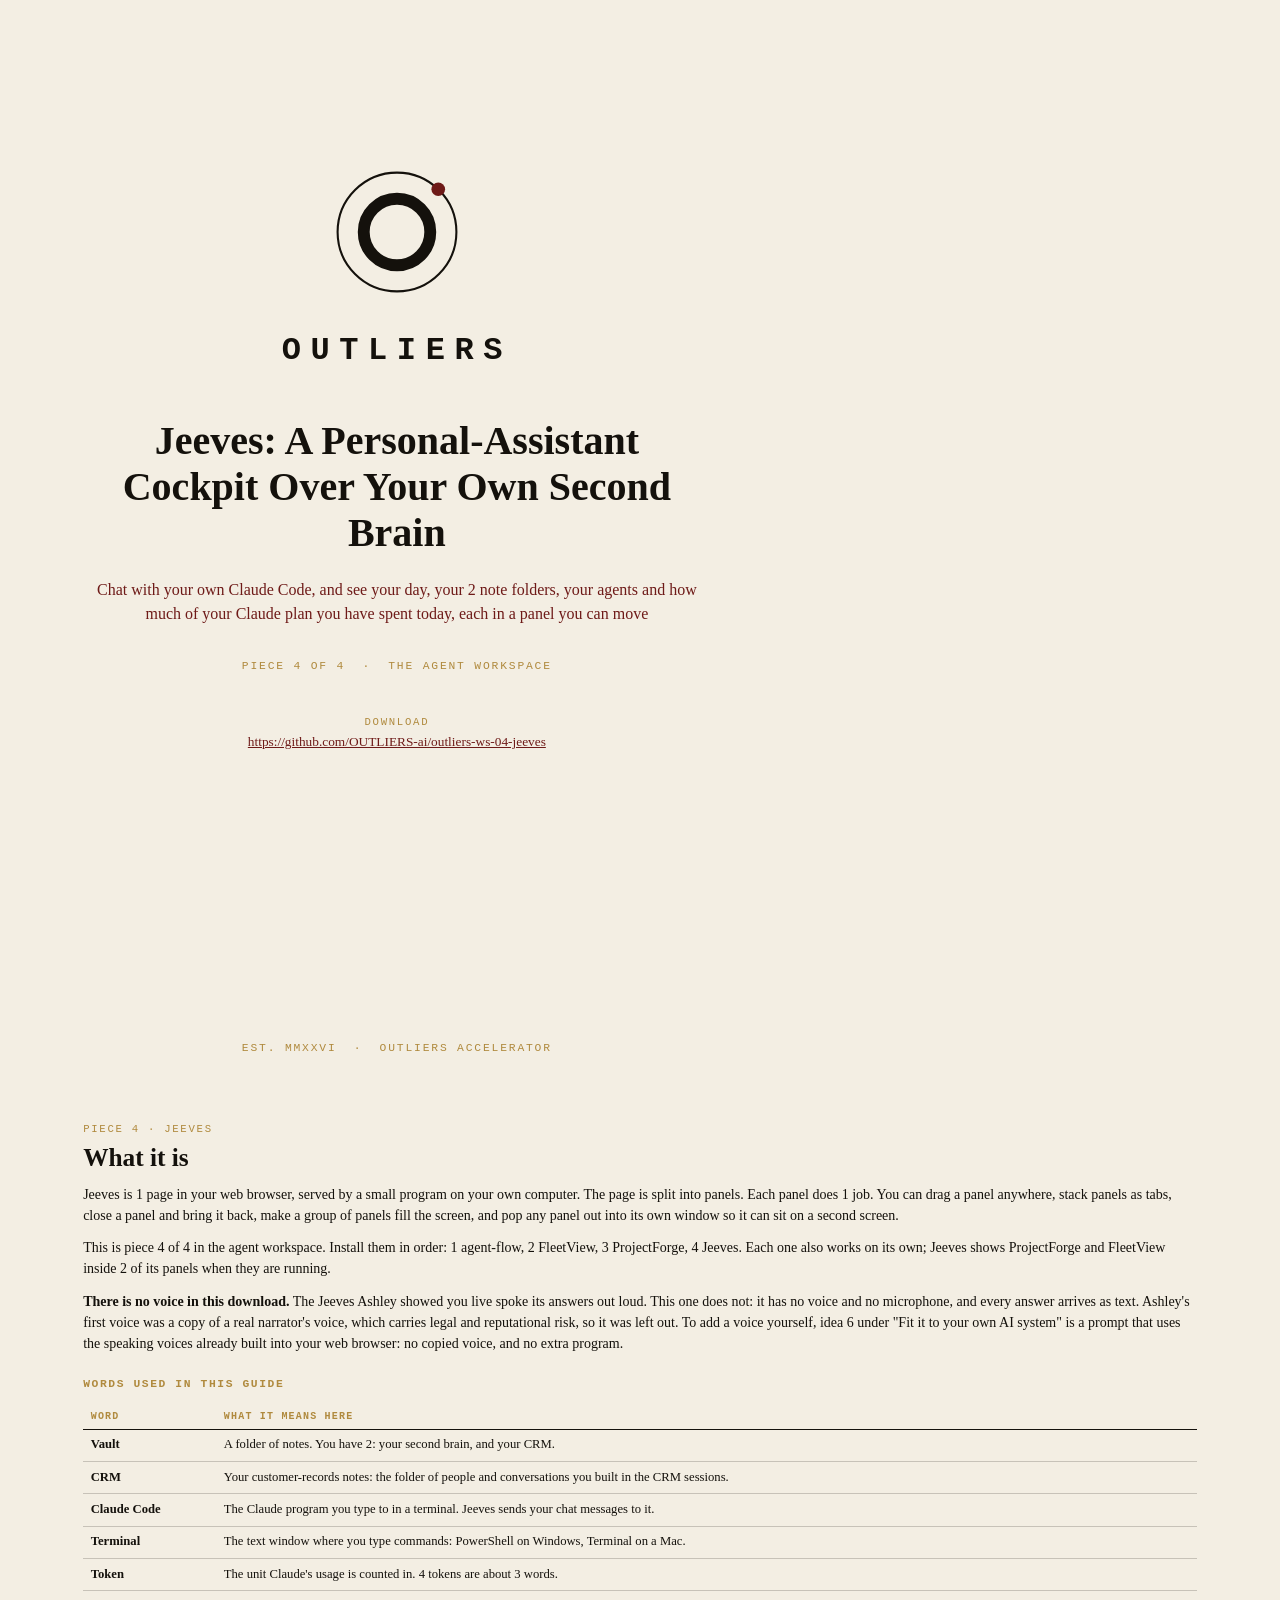
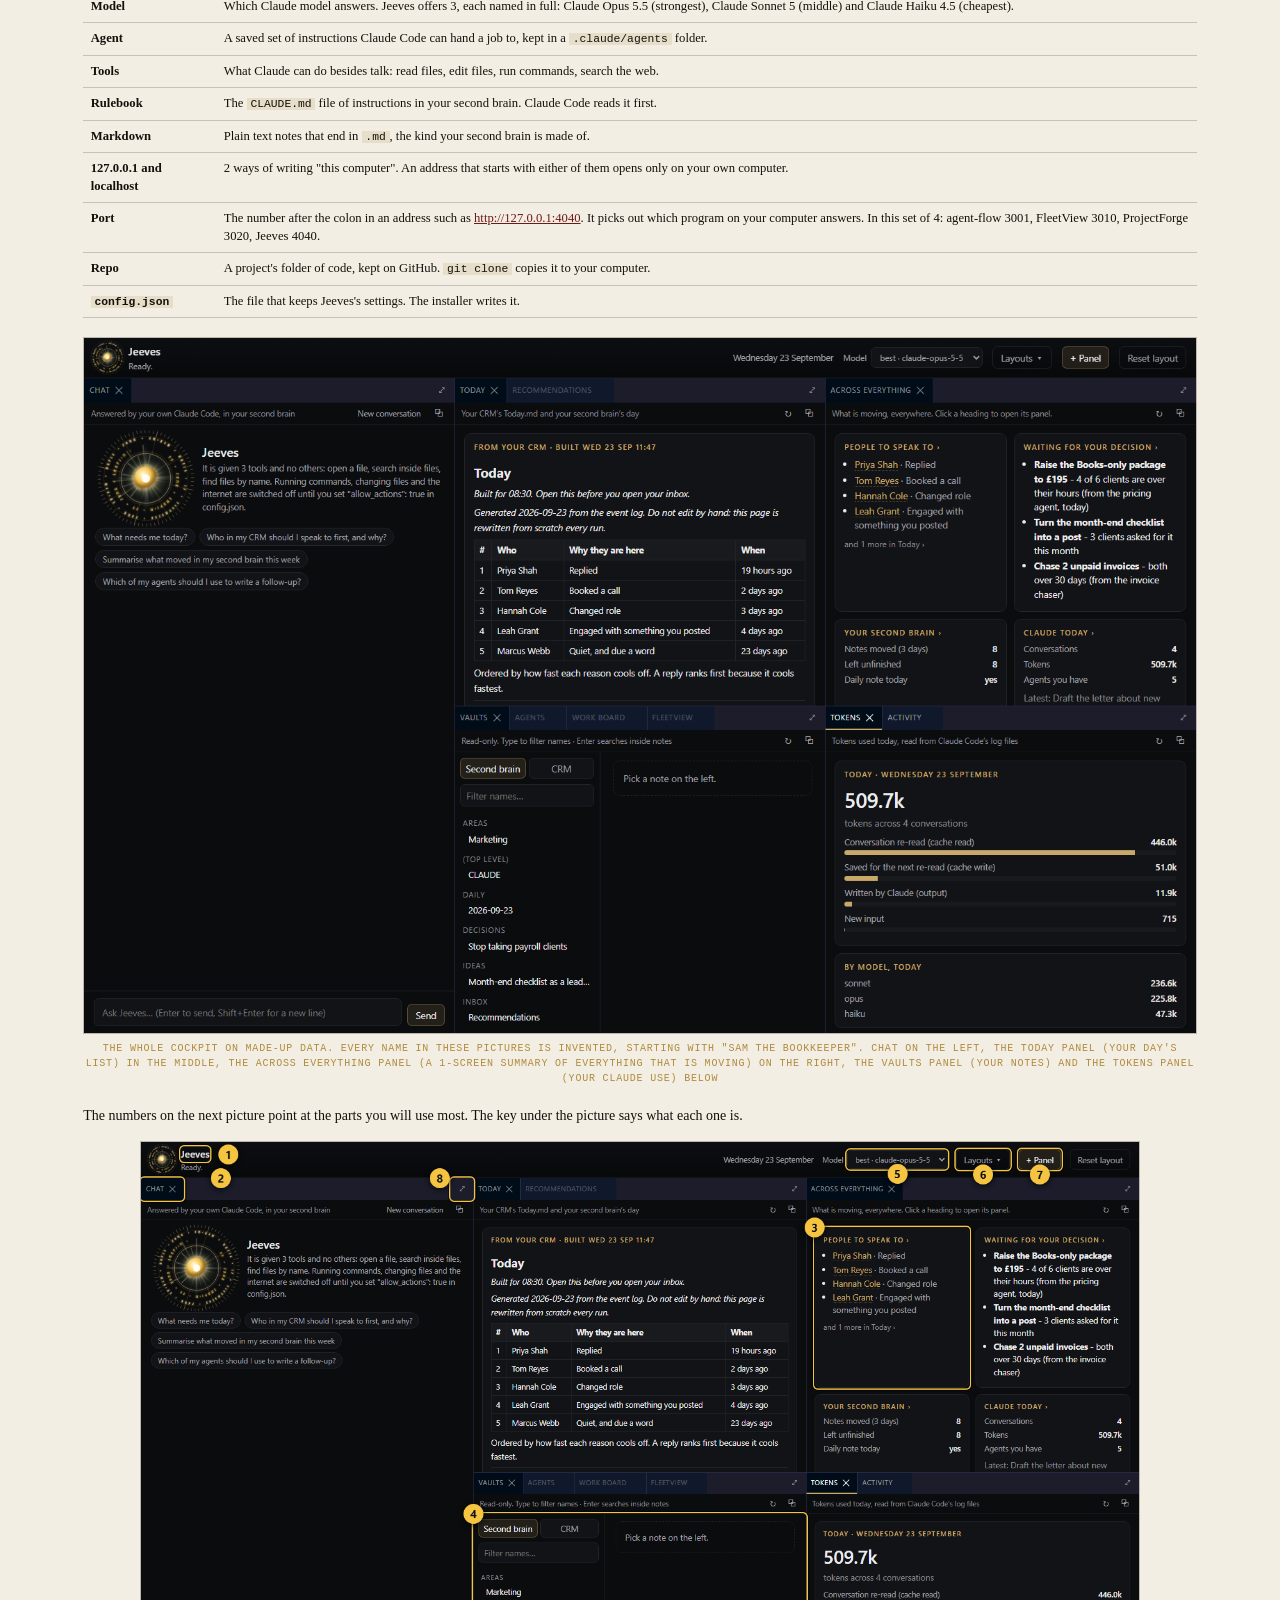
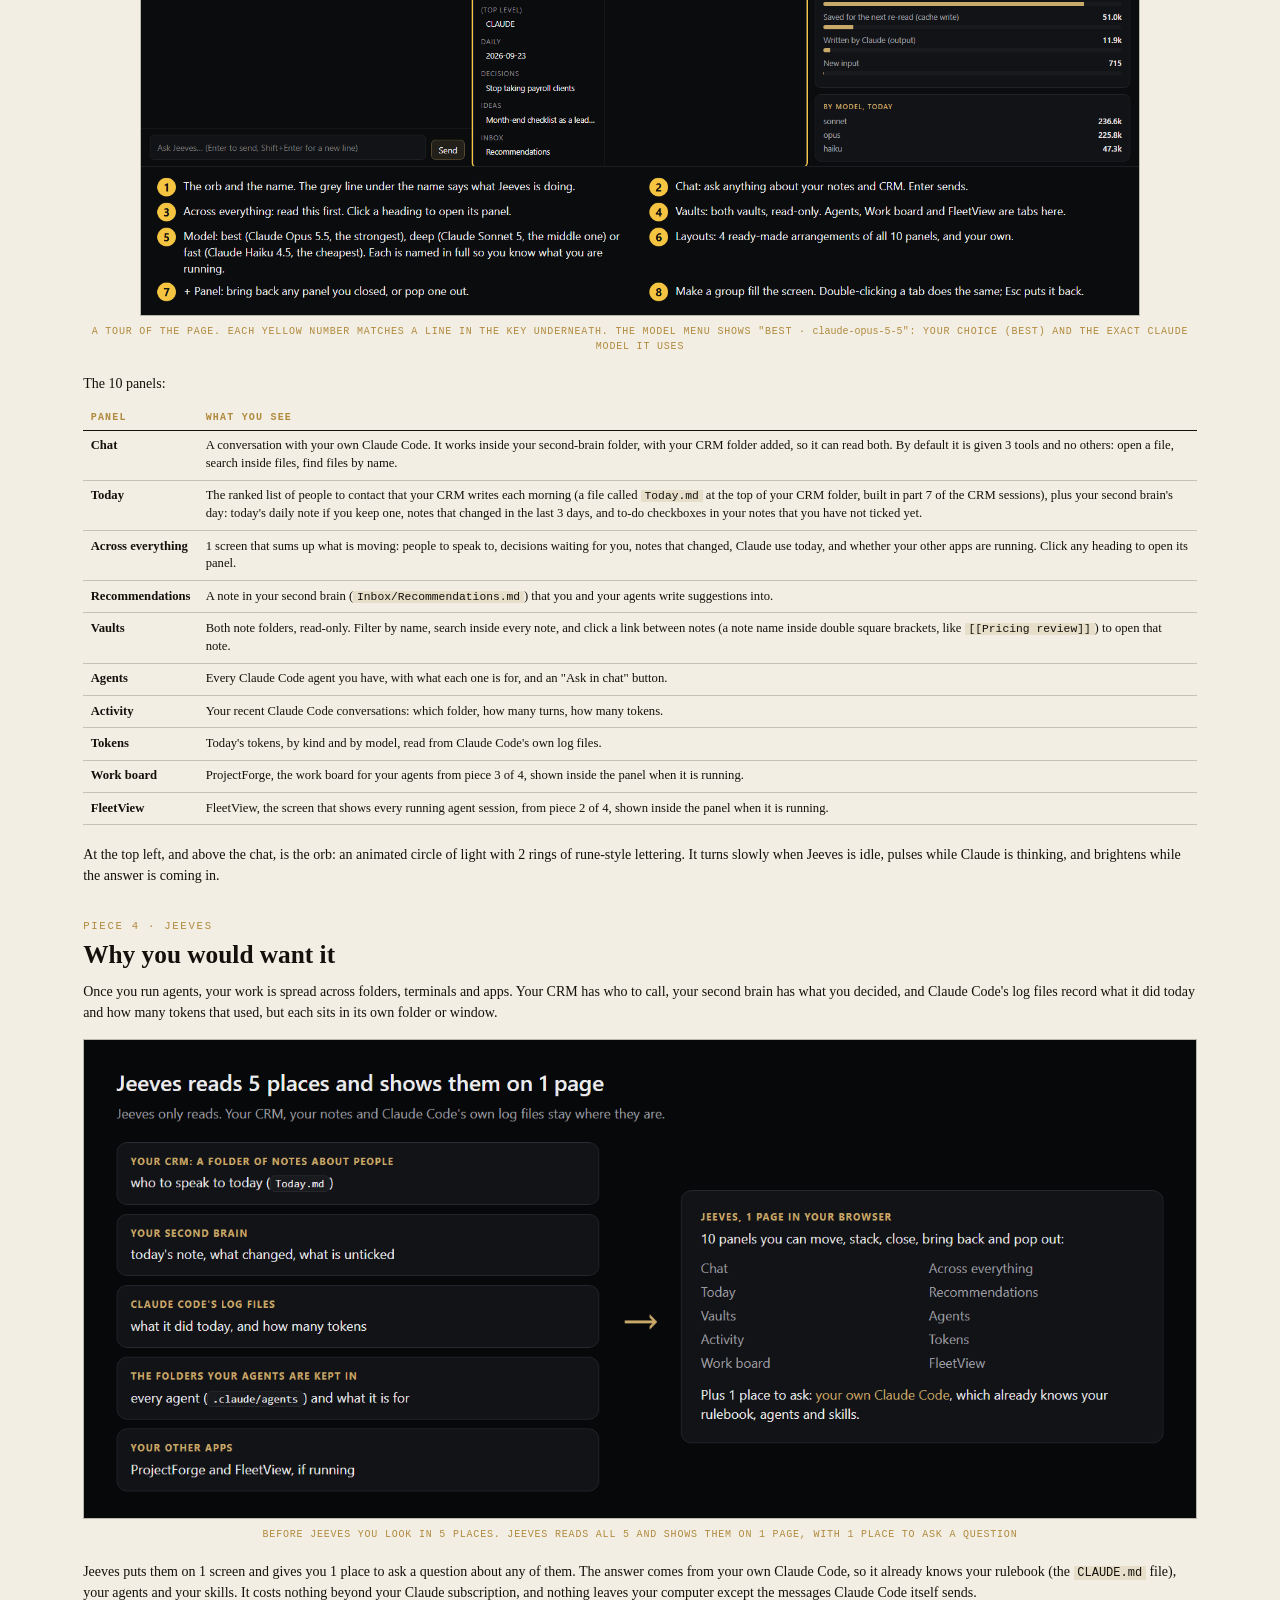
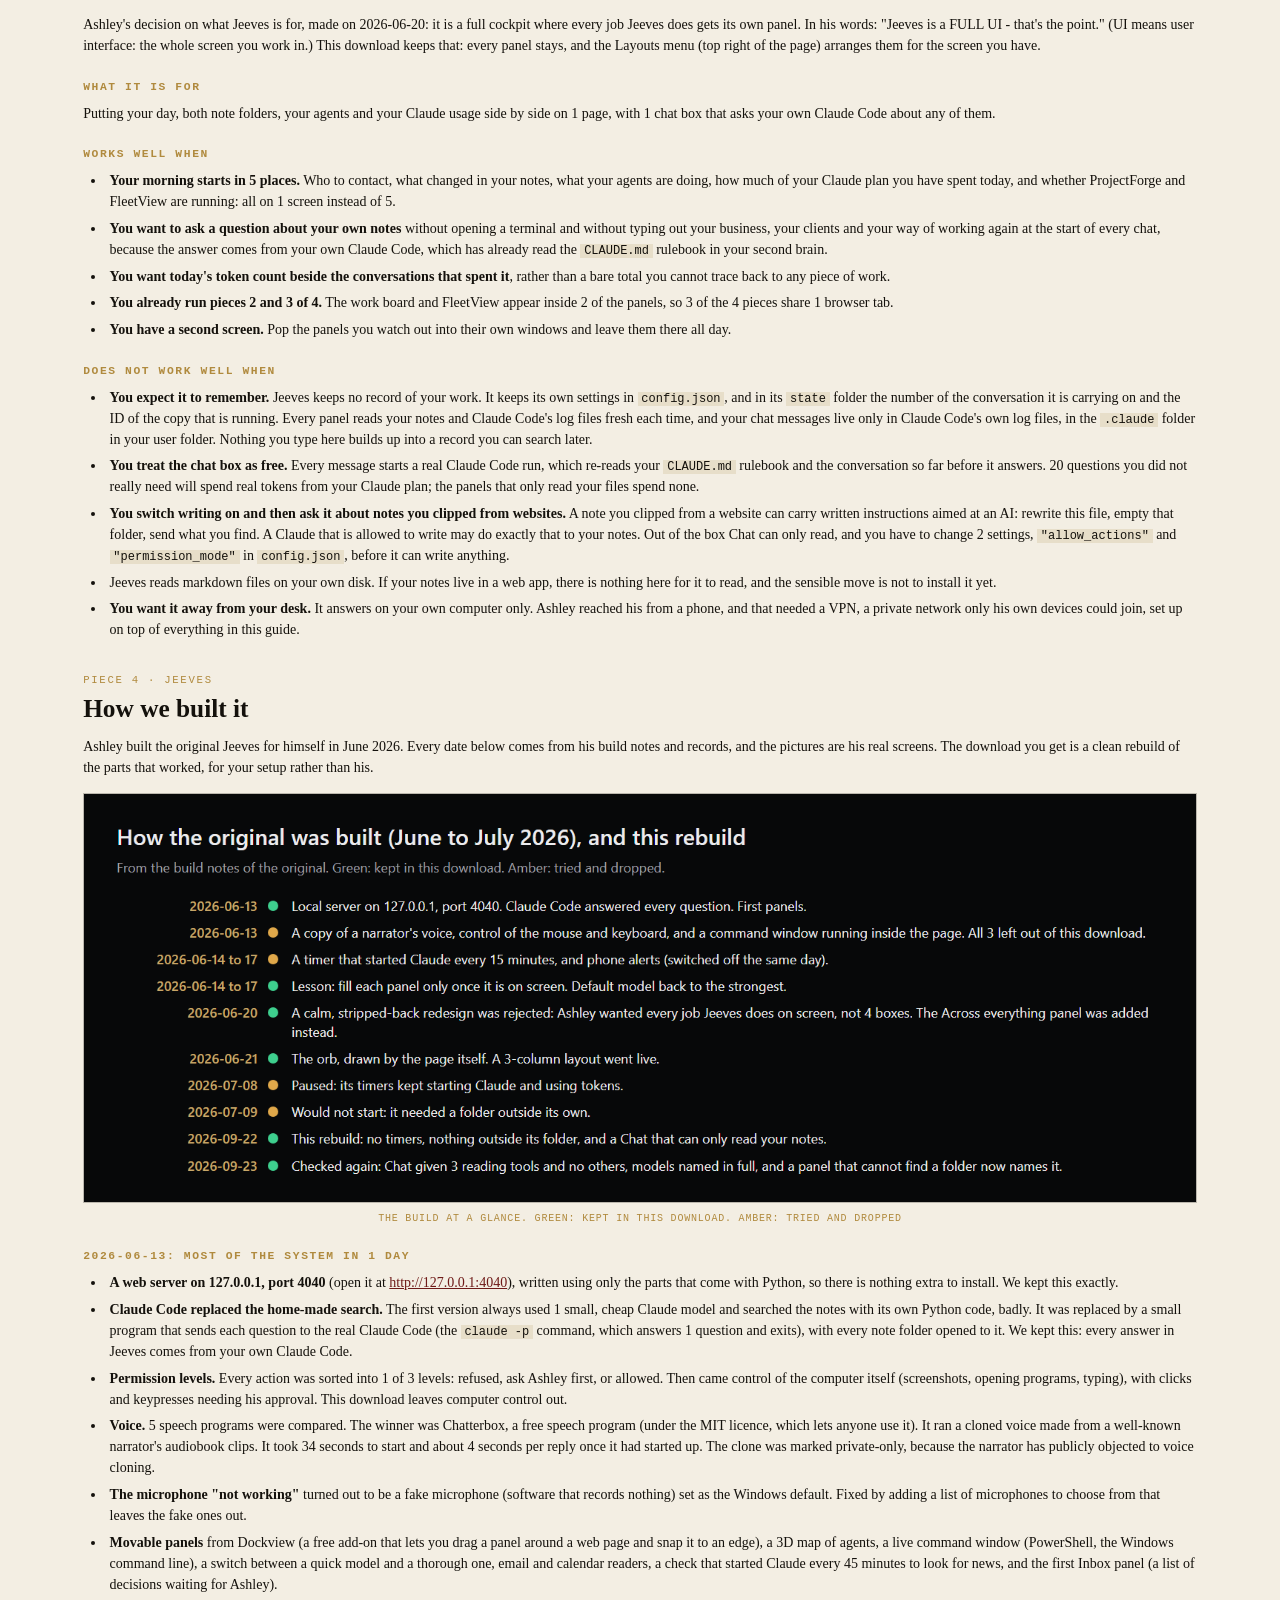
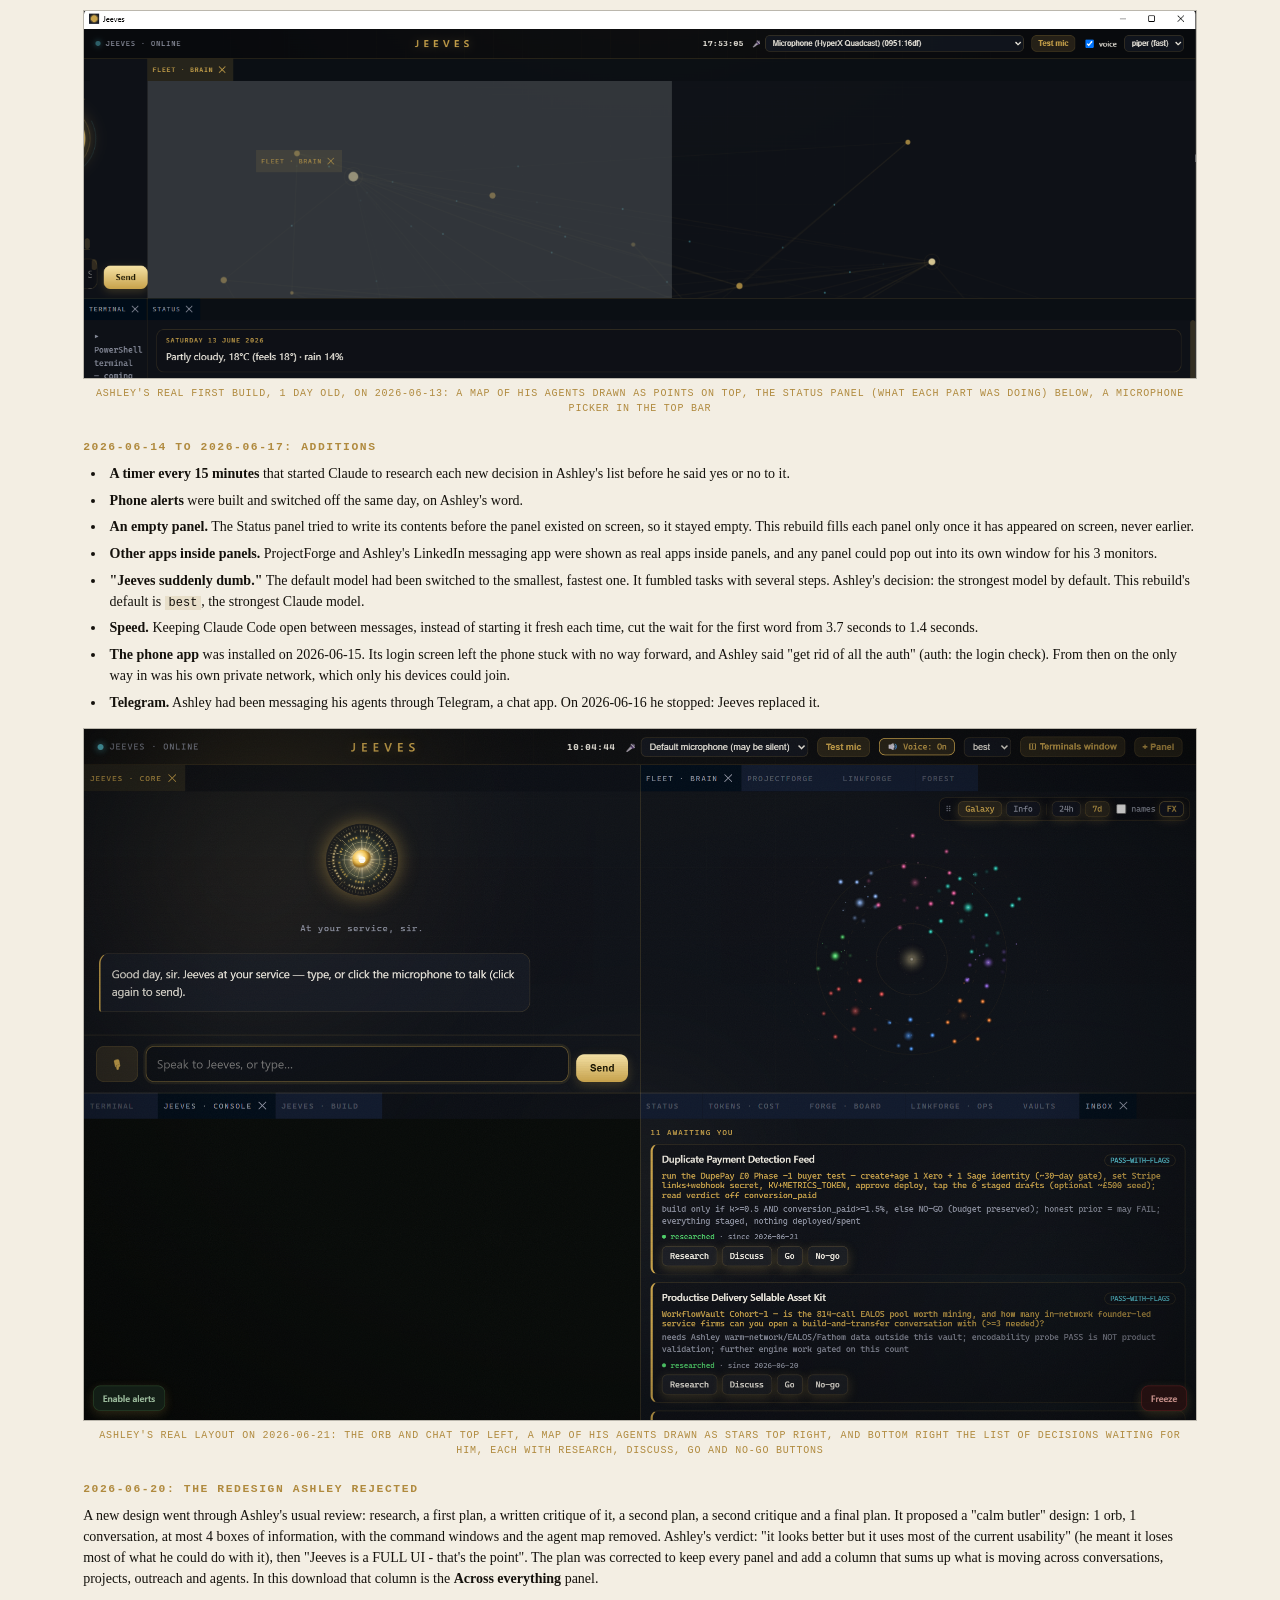
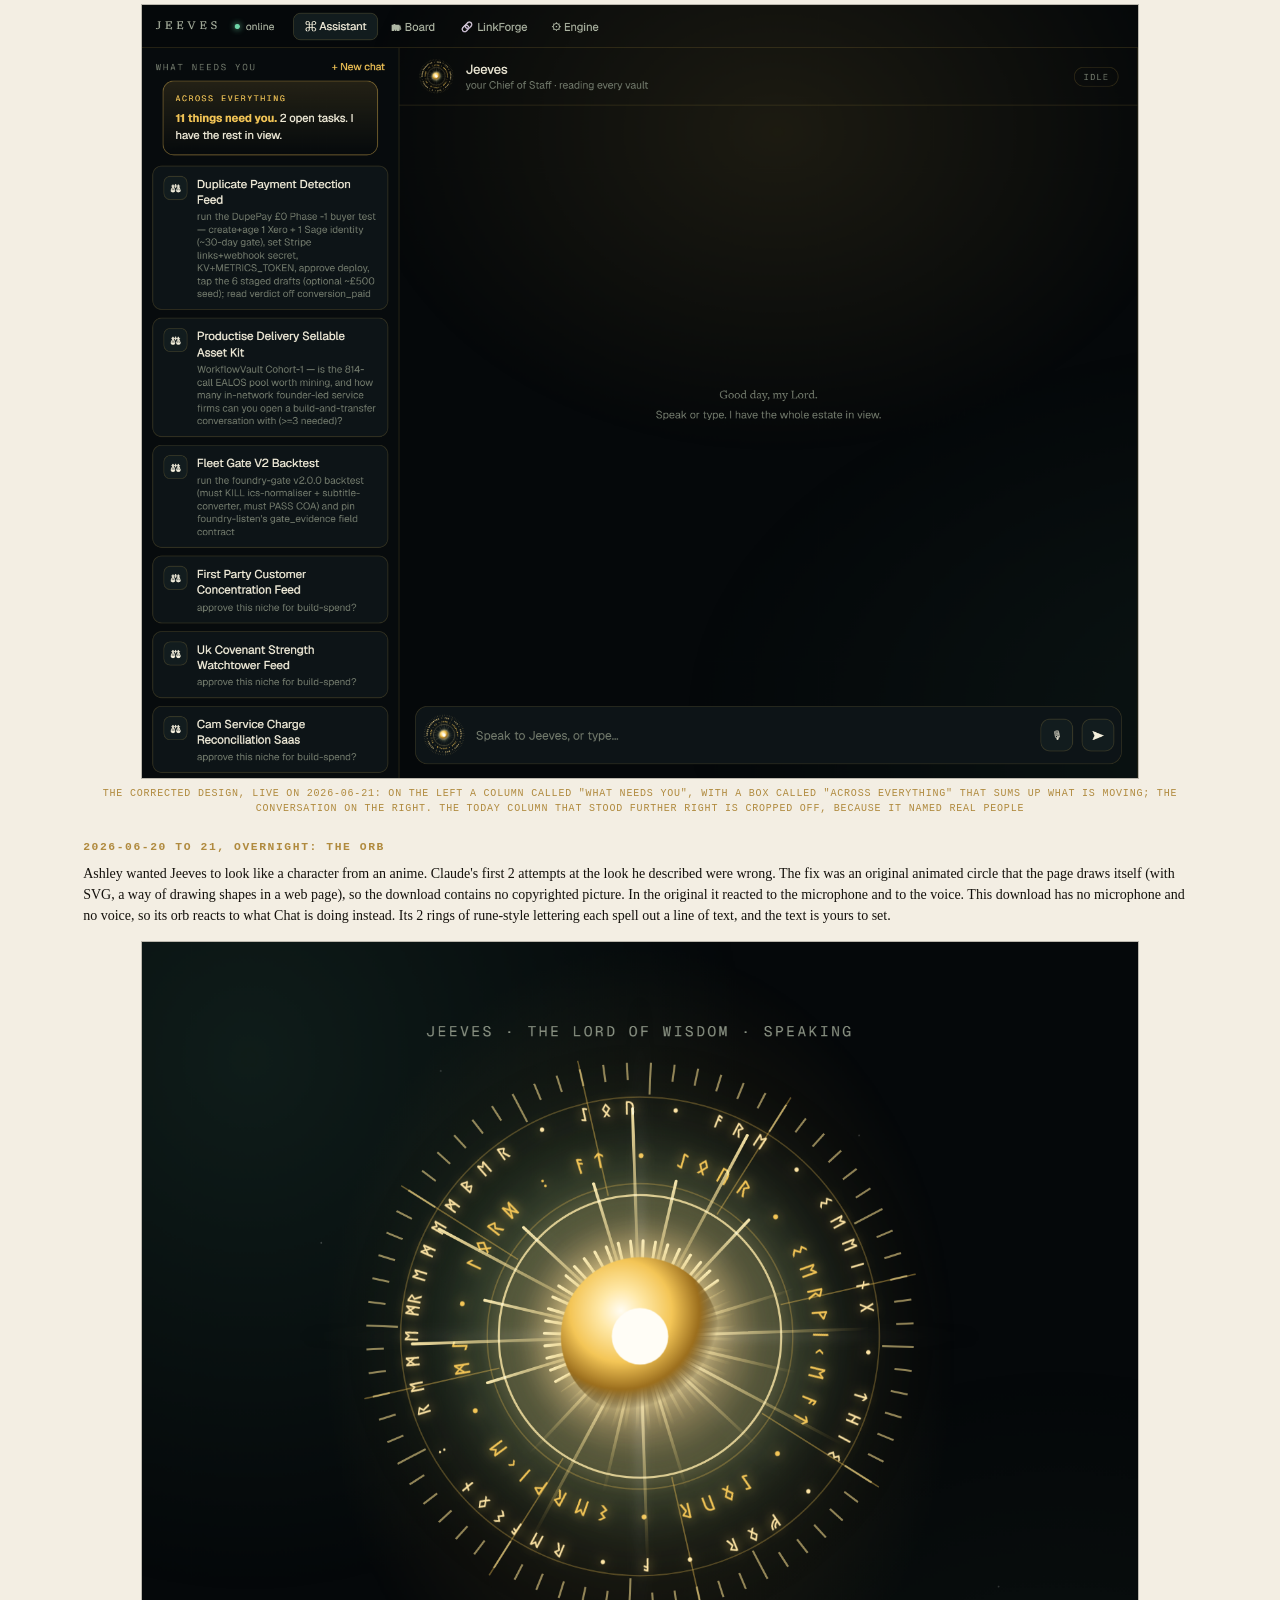
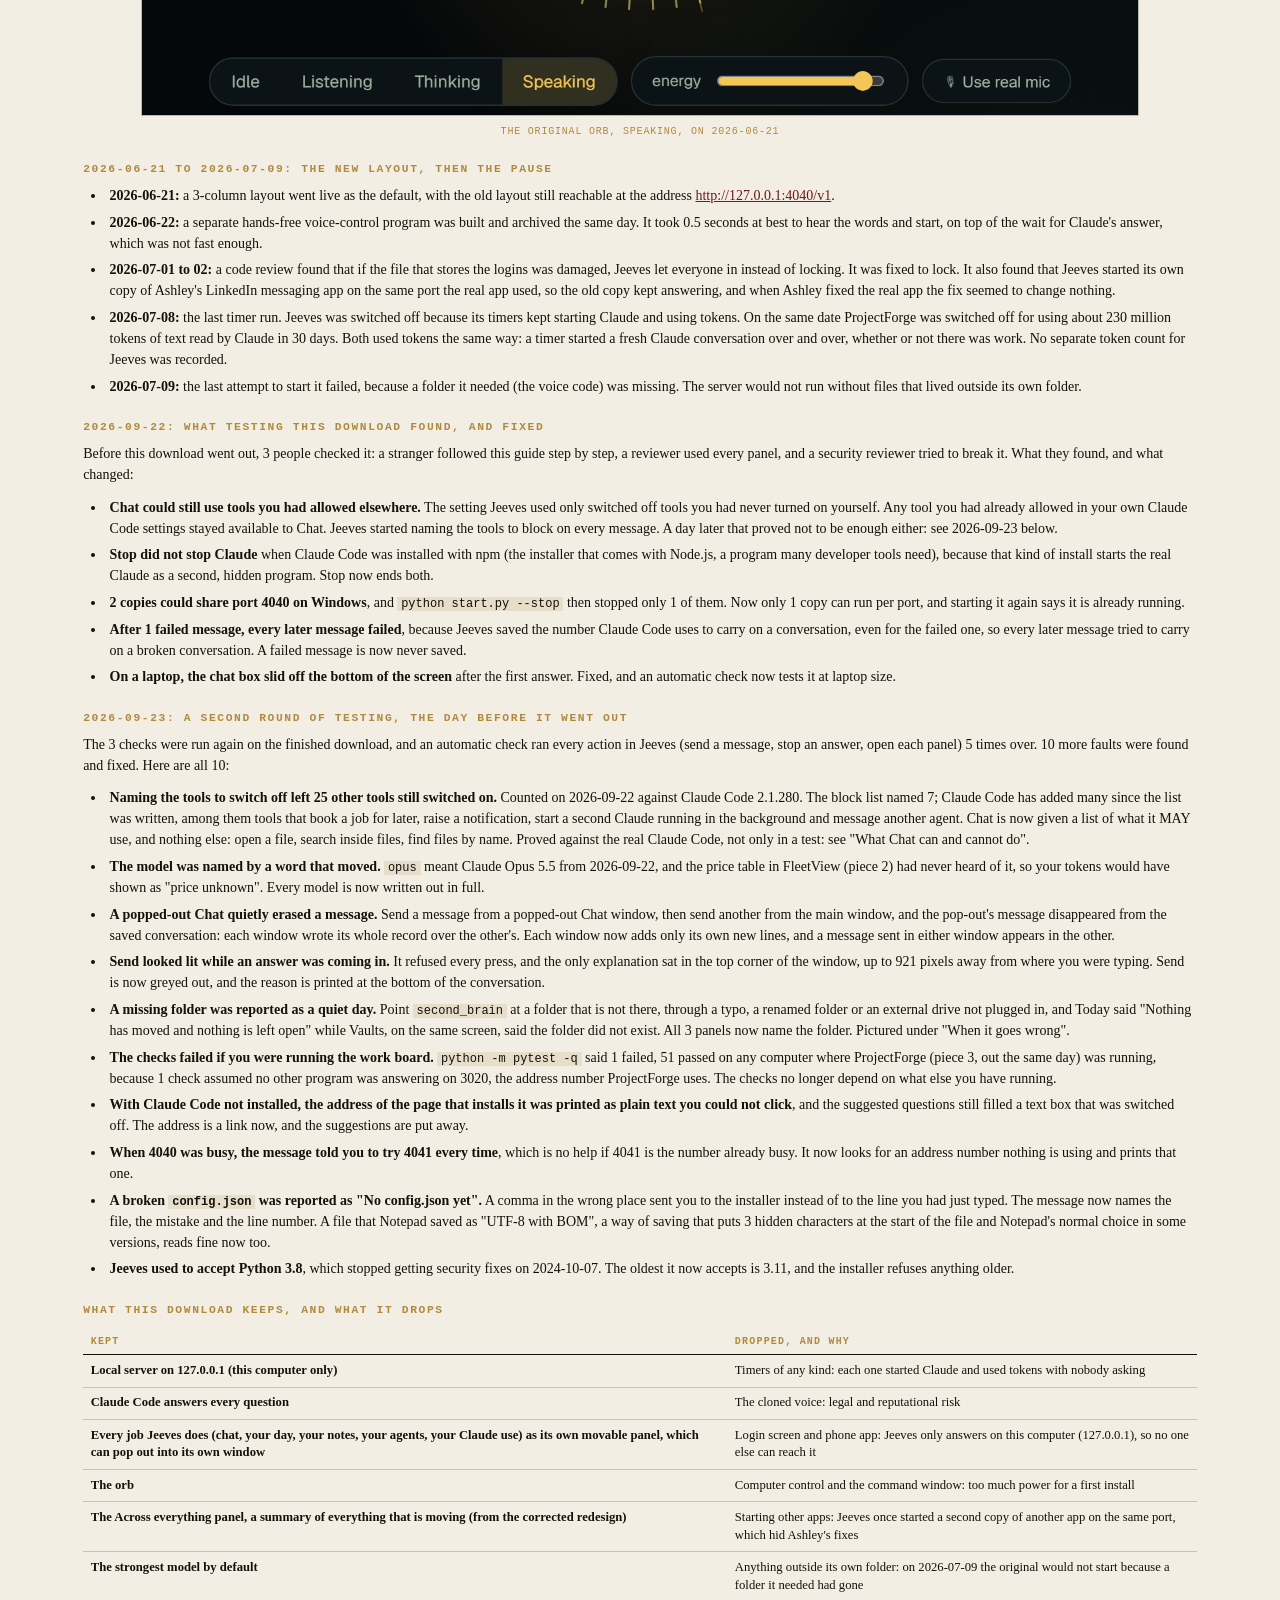
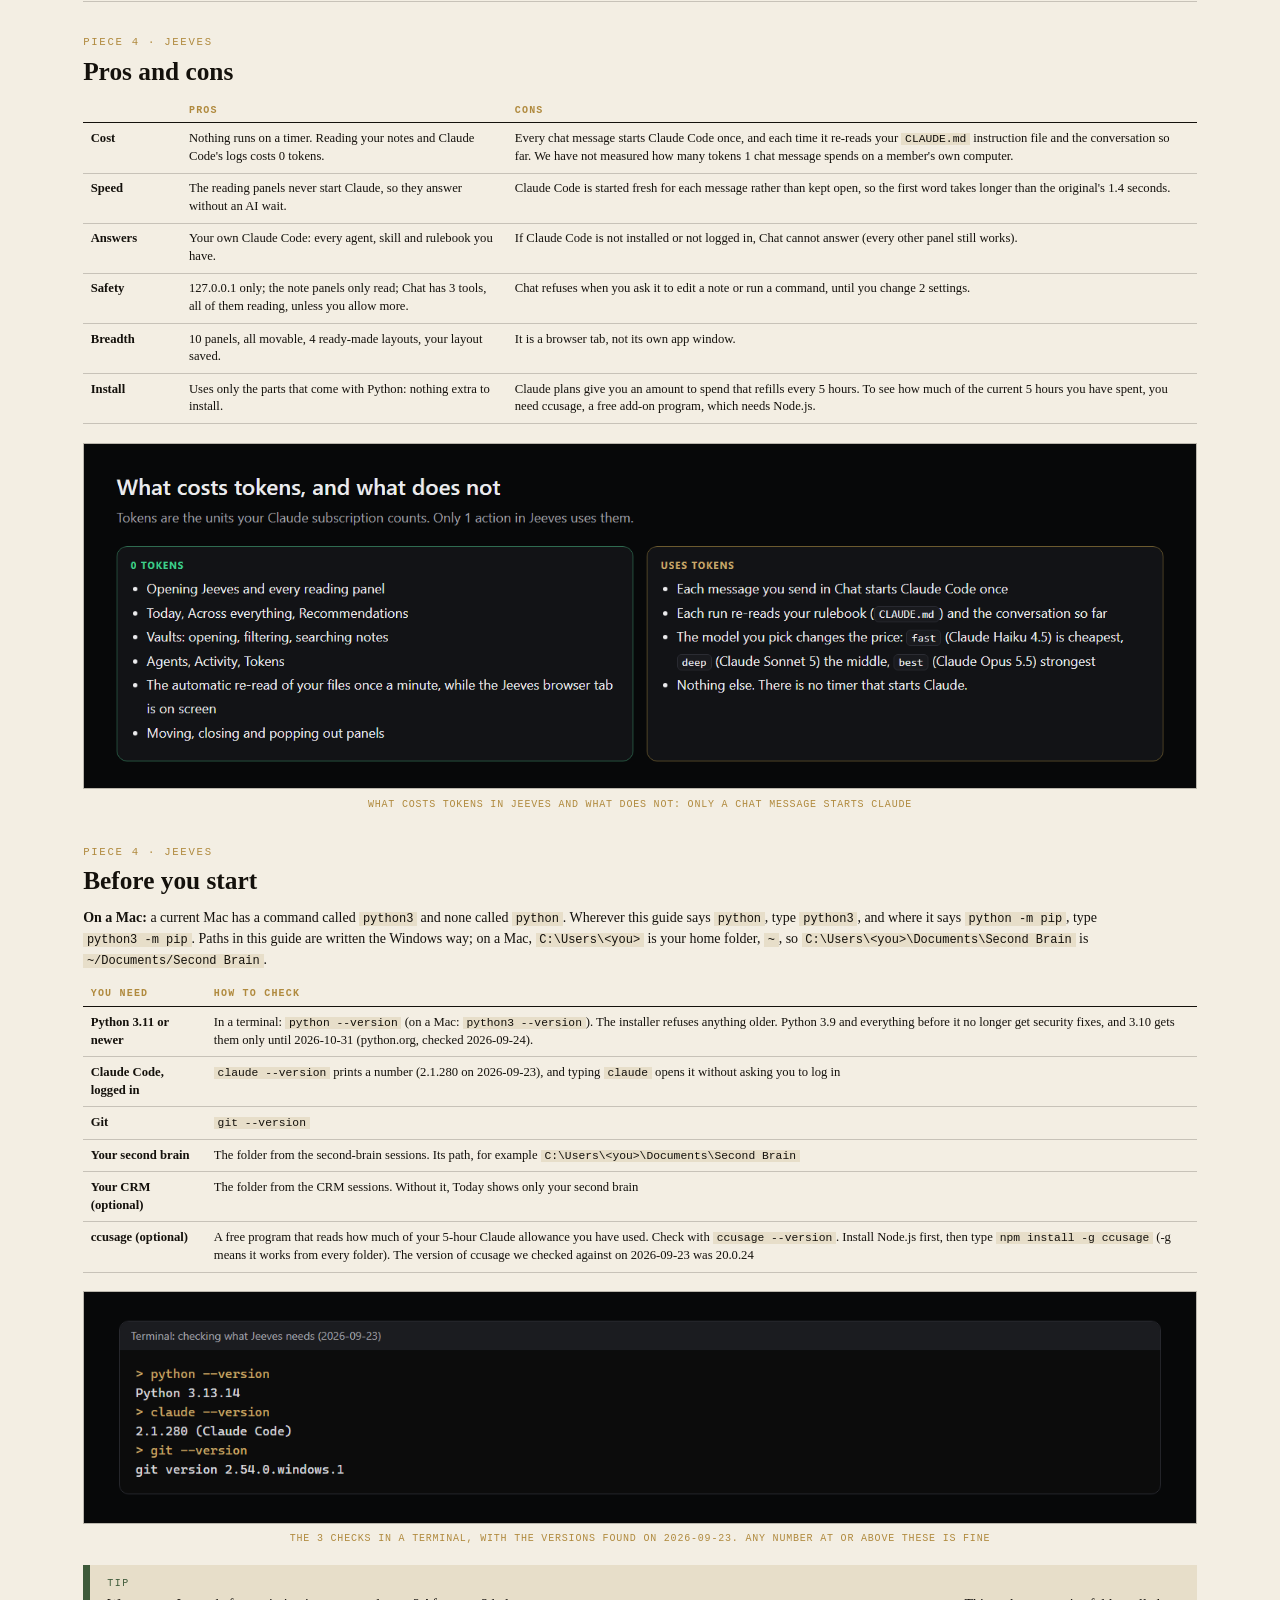
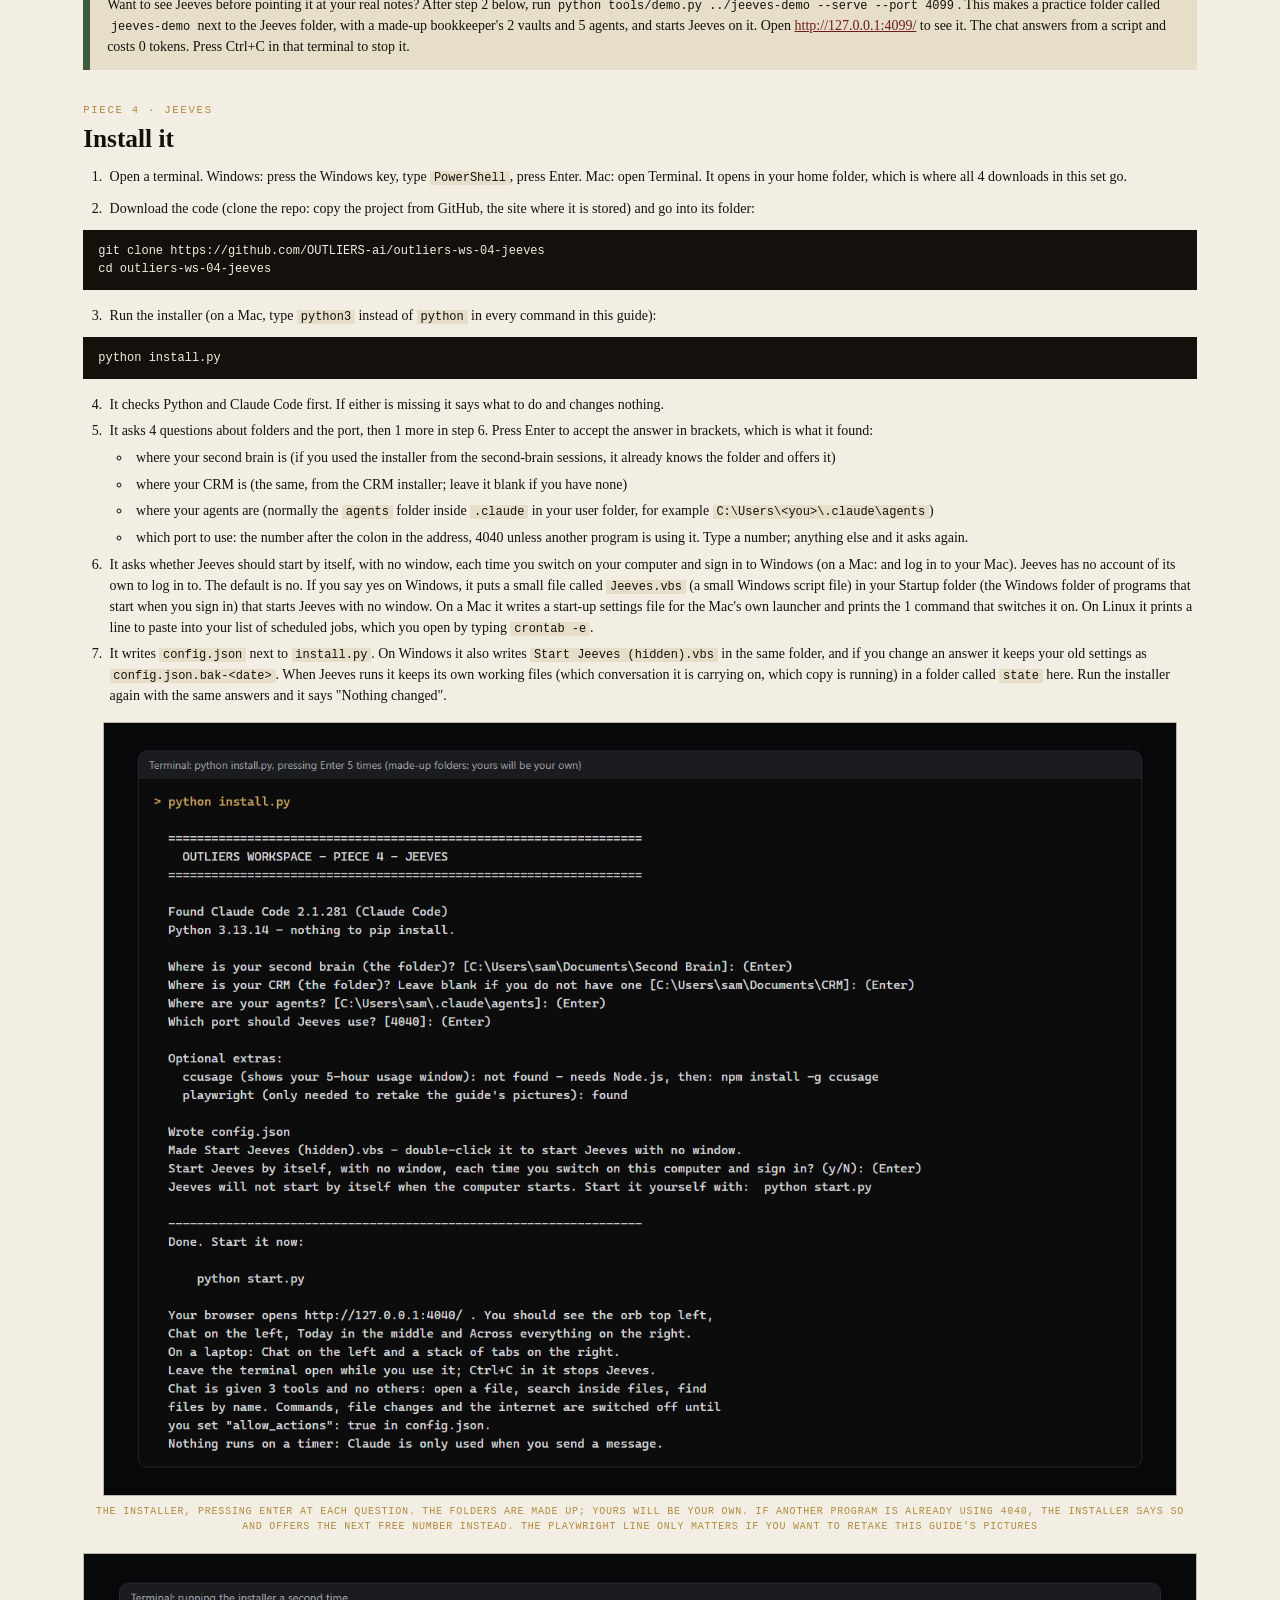
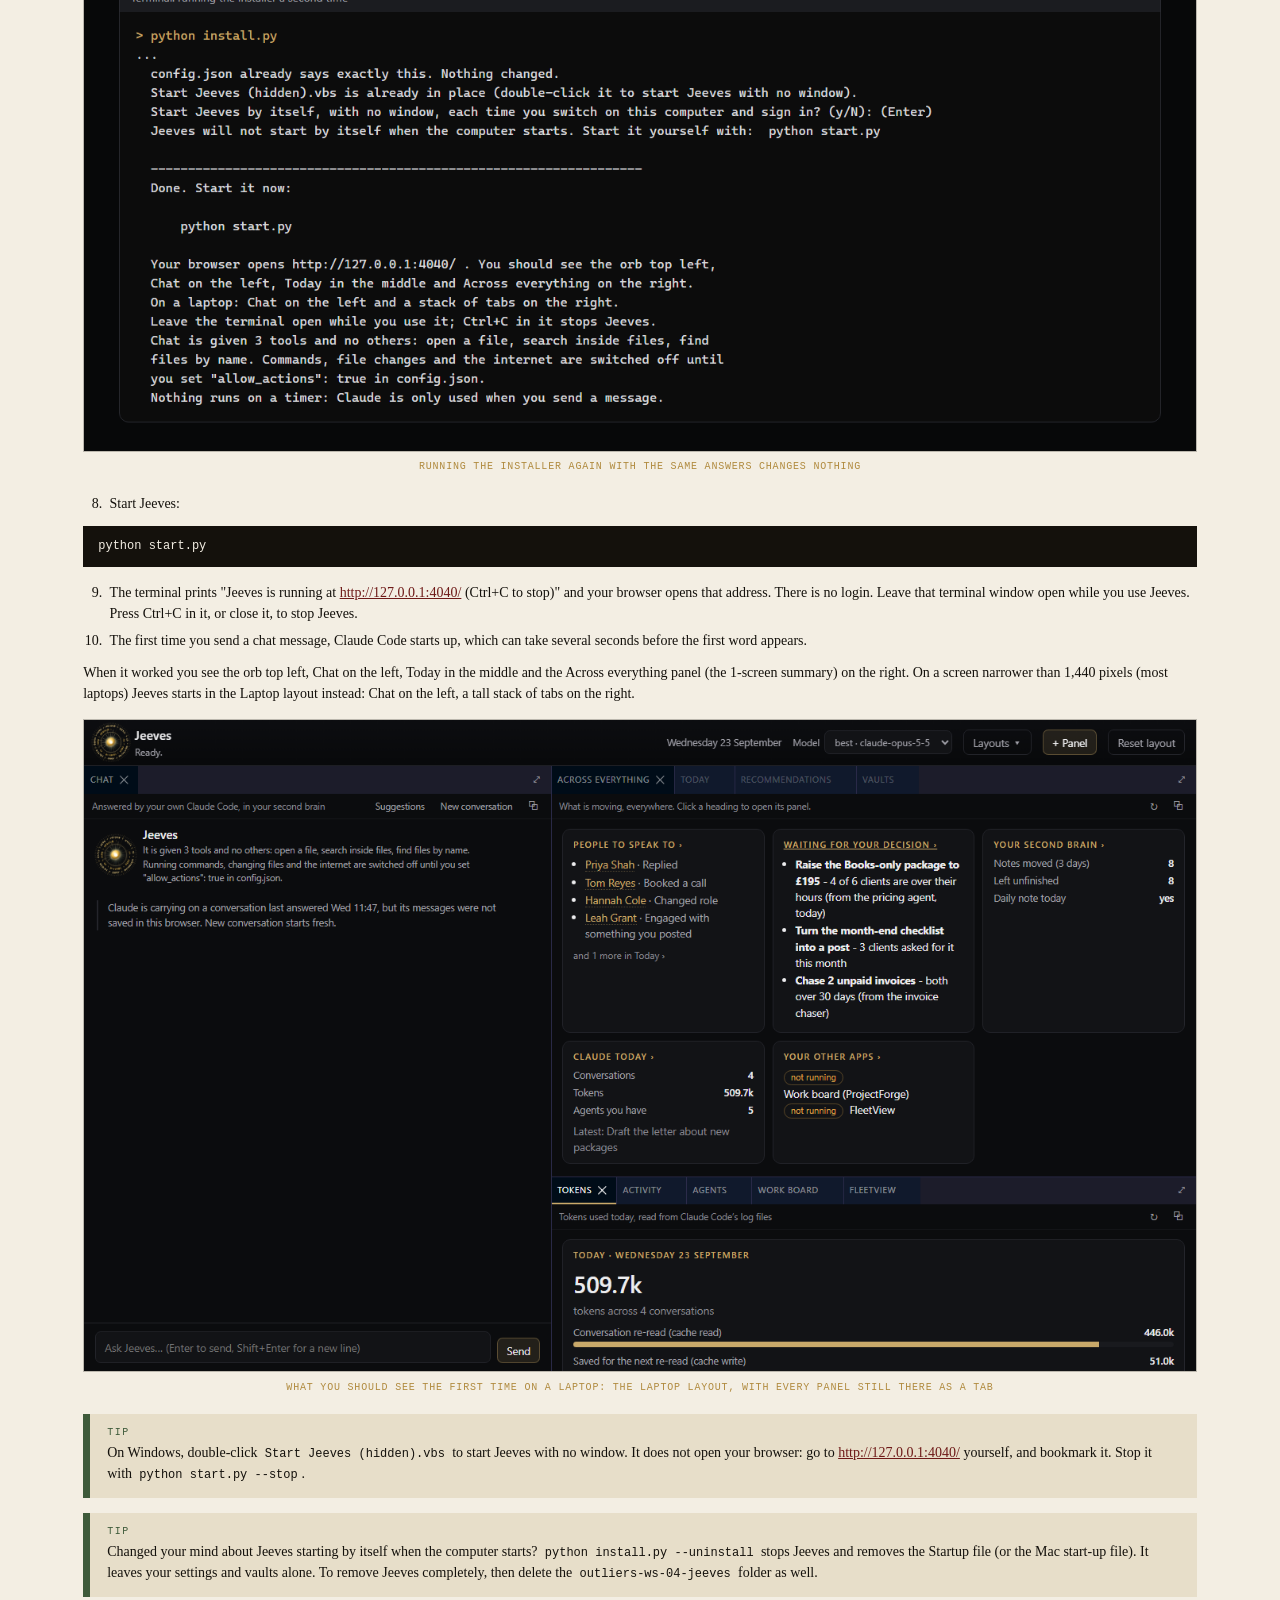
==== commit 99f16de0: "Real people's names cropped out of Ashley's screenshots (cropped, never blurred); captions say what " ====
--- a/guide/jeeves-a-personal-assistant-cockpit-over-your-own-second-brain.html
+++ b/guide/jeeves-a-personal-assistant-cockpit-over-your-own-second-brain.html
@@ -107,7 +107,7 @@
 <div class="keep"><h3 data-line="105">2026-06-14 to 2026-06-17: additions</h3><div data-line="107"><ul><li data-line="107"><strong>A timer every 15 minutes</strong> that started Claude to research each new decision in Ashley's list before he said yes or no to it.</li><li data-line="108"><strong>Phone alerts</strong> were built and switched off the same day, on Ashley's word.</li><li data-line="109"><strong>An empty panel.</strong> The Status panel tried to write its contents before the panel existed on screen, so it stayed empty. This rebuild fills each panel only once it has appeared on screen, never earlier.</li><li data-line="110"><strong>Other apps inside panels.</strong> ProjectForge and Ashley's LinkedIn messaging app were shown as real apps inside panels, and any panel could pop out into its own window for his 3 monitors.</li><li data-line="111"><strong>"Jeeves suddenly dumb."</strong> The default model had been switched to the smallest, fastest one. It fumbled tasks with several steps. Ashley's decision: the strongest model by default. This rebuild's default is <code><span class="nb">best</span></code>, the strongest Claude model.</li><li data-line="112"><strong>Speed.</strong> Keeping Claude Code open between messages, instead of starting it fresh each time, cut the wait for the first word from 3.7 seconds to 1.4 seconds.</li><li data-line="113"><strong>The phone app</strong> was installed on 2026-06-15. Its login screen left the phone stuck with no way forward, and Ashley said "get rid of all the auth" (auth: the login check). From then on the only way in was his own private network, which only his devices could join.</li><li data-line="114"><strong>Telegram.</strong> Ashley had been messaging his agents through Telegram, a chat app. On 2026-06-16 he stopped: Jeeves replaced it.</li></ul></div></div>
 <figure data-line="116"><img src="img/original-full-cockpit-2026-06-21.png" alt="Ashley&#x27;s real layout on 2026-06-21: the orb and chat top left, a map of his agents drawn as stars top right, and bottom right the list of decisions waiting for him, each with Research, Discuss, Go and No-go buttons"><figcaption>Ashley's real layout on 2026-06-21: the orb and chat top left, a map of his agents drawn as stars top right, and bottom right the list of decisions waiting for him, each with Research, Discuss, Go and No-go buttons</figcaption></figure>
 <div class="keep"><h3 data-line="118">2026-06-20: the redesign Ashley rejected</h3><p data-line="120">A new design went through Ashley's usual review: research, a first plan, a written critique of it, a second plan, a second critique and a final plan. It proposed a "calm butler" design: 1 orb, 1 conversation, at most 4 boxes of information, with the command windows and the agent map removed. Ashley's verdict: "it looks better but it uses most of the current usability" (he meant it loses most of what he could do with it), then "Jeeves is a FULL UI - that's the point". The plan was corrected to keep every panel and add a column that sums up what is moving across conversations, projects, outreach and agents. In this download that column is the <strong>Across everything</strong> panel.</p></div>
-<figure data-line="122"><img src="img/original-3-column-2026-06-21.png" alt="The corrected design, live on 2026-06-21: on the left a column called &quot;What needs you&quot;, with a box called &quot;Across everything&quot; that sums up what is moving; the conversation in the middle; Today on the right"><figcaption>The corrected design, live on 2026-06-21: on the left a column called "What needs you", with a box called "Across everything" that sums up what is moving; the conversation in the middle; Today on the right</figcaption></figure>
+<figure data-line="122"><img src="img/original-3-column-2026-06-21.png" alt="The corrected design, live on 2026-06-21: on the left a column called &quot;What needs you&quot;, with a box called &quot;Across everything&quot; that sums up what is moving; the conversation on the right. The Today column that stood further right is cropped off, because it named real people"><figcaption>The corrected design, live on 2026-06-21: on the left a column called "What needs you", with a box called "Across everything" that sums up what is moving; the conversation on the right. The Today column that stood further right is cropped off, because it named real people</figcaption></figure>
 <div class="keep"><h3 data-line="124">2026-06-20 to 21, overnight: the orb</h3><p data-line="126">Ashley wanted Jeeves to look like a character from an anime. Claude's first 2 attempts at the look he described were wrong. The fix was an original animated circle that the page draws itself (with SVG, a way of drawing shapes in a web page), so the download contains no copyrighted picture. In the original it reacted to the microphone and to the voice. This download has no microphone and no voice, so its orb reacts to what Chat is doing instead. Its 2 rings of rune-style lettering each spell out a line of text, and the text is yours to set.</p></div>
 <figure data-line="128"><img src="img/original-orb-2026-06-21.png" alt="The original orb, speaking, on 2026-06-21"><figcaption>The original orb, speaking, on 2026-06-21</figcaption></figure>
 <div class="keep"><h3 data-line="130">2026-06-21 to 2026-07-09: the new layout, then the pause</h3><div data-line="132"><ul><li data-line="132"><strong>2026-06-21:</strong> a 3-column layout went live as the default, with the old layout still reachable at the address <a class="url" href="http://127.0.0.1:4040/v1">http://127.0.0.1:4040/v1</a>.</li><li data-line="133"><strong>2026-06-22:</strong> a separate hands-free voice-control program was built and archived the same day. It took 0.5 seconds at best to hear the words and start, on top of the wait for Claude's answer, which was not fast enough.</li><li data-line="134"><strong>2026-07-01 to 02:</strong> a code review found that if the file that stores the logins was damaged, Jeeves let everyone in instead of locking. It was fixed to lock. It also found that Jeeves started its own copy of Ashley's LinkedIn messaging app on the same port the real app used, so the old copy kept answering, and when Ashley fixed the real app the fix seemed to change nothing.</li><li data-line="135"><strong>2026-07-08:</strong> the last timer run. Jeeves was switched off because its timers kept starting Claude and using tokens. On the same date ProjectForge was switched off for using about 230 million tokens of text read by Claude in 30 days. Both used tokens the same way: a timer started a fresh Claude conversation over and over, whether or not there was work. No separate token count for Jeeves was recorded.</li><li data-line="136"><strong>2026-07-09:</strong> the last attempt to start it failed, because a folder it needed (the voice code) was missing. The server would not run without files that lived outside its own folder.</li></ul></div></div>
